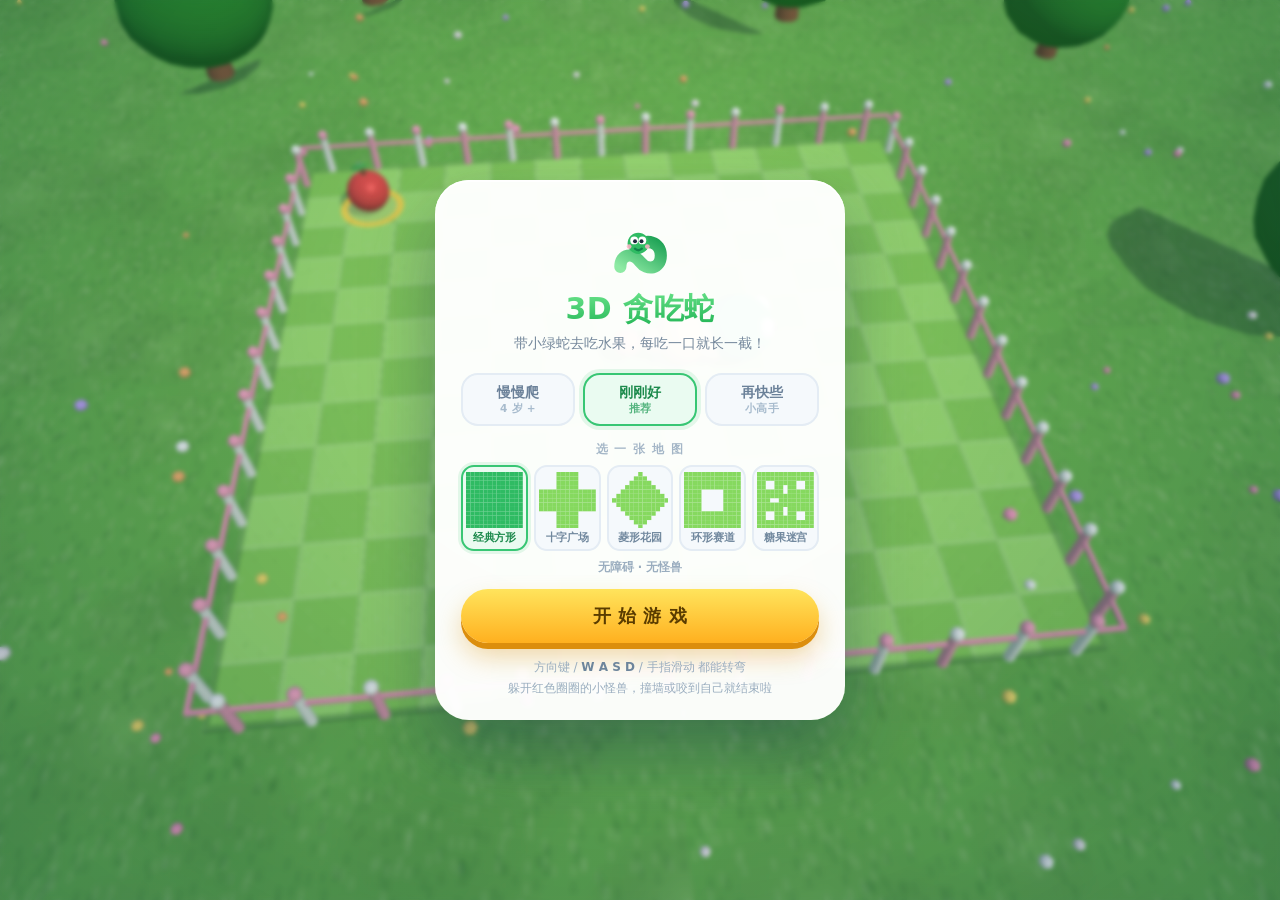
==== index.html @ 8ec3ba33 "3D 贪吃蛇 plus：五张形状地图 + 怪兽 + 地图选择" ====
<!DOCTYPE html>
<html lang="zh-CN">
<head>
<meta charset="utf-8">
<meta name="viewport" content="width=device-width,initial-scale=1,maximum-scale=1,user-scalable=no,viewport-fit=cover">
<meta name="theme-color" content="#7dc8f7">
<meta name="apple-mobile-web-app-capable" content="yes">
<title>3D 贪吃蛇 · 小小探险</title>
<style>
/* ============ 启动遮罩（纯 CSS，先于脚本渲染） ============ */
#boot {
  position: fixed;
  inset: 0;
  z-index: 50;
  display: flex;
  flex-direction: column;
  align-items: center;
  justify-content: center;
  gap: 20px;
  background: linear-gradient(180deg, #9edcf9 0%, #cbeeb0 70%, #9ede74 100%);
  transition: opacity .45s ease;
}
#boot.done { opacity: 0; pointer-events: none; }
.boot-ring {
  width: 52px;
  height: 52px;
  border-radius: 50%;
  border: 5px solid rgba(255, 255, 255, .65);
  border-top-color: #2fbb63;
  border-right-color: #2fbb63;
  animation: bootspin .85s linear infinite;
}
@keyframes bootspin { to { transform: rotate(360deg); } }
.boot-text {
  font-size: 13.5px;
  font-weight: 700;
  color: #2c6b41;
  letter-spacing: .6px;
}

*, *::before, *::after { margin: 0; padding: 0; box-sizing: border-box; }

html, body {
  height: 100%;
  overflow: hidden;
  background: #7dc8f7;
}

body {
  font-family: "PingFang SC", "Hiragino Sans GB", "Microsoft YaHei", system-ui, -apple-system, sans-serif;
  color: #22334d;
  -webkit-user-select: none;
  user-select: none;
  -webkit-tap-highlight-color: transparent;
  touch-action: none;
  overscroll-behavior: none;
}

#c {
  position: fixed;
  inset: 0;
  width: 100%;
  height: 100%;
  display: block;
  touch-action: none;
}

/* ============ 通用界面层 ============ */
.screen {
  position: fixed;
  inset: 0;
  z-index: 20;
  display: flex;
  align-items: center;
  justify-content: center;
  padding: 18px;
  background: radial-gradient(ellipse at 50% 35%, rgba(255, 255, 255, .10), rgba(20, 60, 95, .34));
  -webkit-backdrop-filter: blur(2px) saturate(1.05);
  backdrop-filter: blur(2px) saturate(1.05);
}
.screen.hidden { display: none; }

.card {
  width: min(410px, 100%);
  max-height: 94vh;
  overflow-y: auto;
  background: rgba(255, 255, 255, .97);
  border-radius: 34px;
  padding: 26px 26px 22px;
  text-align: center;
  box-shadow: 0 30px 70px rgba(10, 40, 70, .38), inset 0 2px 0 #fff;
  animation: pop .4s cubic-bezier(.2, 1.5, .45, 1) both;
}
@keyframes pop {
  from { transform: scale(.86) translateY(14px); opacity: 0; }
  to { transform: none; opacity: 1; }
}

/* ============ 标志 ============ */
.mark {
  width: 74px;
  height: 74px;
  margin: 2px auto 10px;
  position: relative;
}
.mark svg { width: 100%; height: 100%; display: block; }

.title {
  font-size: 30px;
  font-weight: 900;
  letter-spacing: .5px;
  line-height: 1.15;
  background: linear-gradient(178deg, #6ae38a 8%, #22b455 92%);
  -webkit-background-clip: text;
  background-clip: text;
  color: transparent;
}
.subtitle {
  margin-top: 7px;
  font-size: 14px;
  line-height: 1.55;
  color: #74879b;
  font-weight: 500;
}

/* ============ 难度 ============ */
.diffs {
  display: grid;
  grid-template-columns: repeat(3, 1fr);
  gap: 8px;
  margin: 18px 0 16px;
}
.pill {
  border: 2px solid #e4ecf4;
  background: #f5f9fc;
  border-radius: 17px;
  padding: 9px 2px 8px;
  font-family: inherit;
  font-size: 14px;
  font-weight: 800;
  color: #6b8199;
  cursor: pointer;
  transition: border-color .16s, background .16s, color .16s, box-shadow .16s, transform .1s;
  line-height: 1.25;
}
.pill small {
  display: block;
  font-size: 10.5px;
  font-weight: 600;
  color: #a7bbcd;
  margin-top: 1px;
  letter-spacing: .3px;
}
.pill:active { transform: scale(.95); }
.pill.active {
  border-color: #38c674;
  background: #eafbf1;
  color: #1c8a4c;
  box-shadow: 0 0 0 4px rgba(56, 198, 116, .13);
}
.pill.active small { color: #55b47f; }

/* ============ 地图选择 ============ */
.maps-lab {
  margin: 2px 0 8px;
  font-size: 11.5px;
  font-weight: 800;
  letter-spacing: 1.4px;
  color: #a4b6c7;
}
.maps {
  display: grid;
  grid-template-columns: repeat(5, 1fr);
  gap: 6px;
}
.mapcard {
  border: 2px solid #e4ecf4;
  background: #f5f9fc;
  border-radius: 13px;
  padding: 5px 3px 4px;
  font-family: inherit;
  cursor: pointer;
  display: flex;
  flex-direction: column;
  align-items: center;
  gap: 3px;
  min-width: 0;
  transition: border-color .16s, background .16s, box-shadow .16s, transform .1s;
}
.mapcard:active { transform: scale(.94); }
.mapcard .mpv {
  width: 100%;
  aspect-ratio: 1 / 1;
  display: block;
}
.mapcard .mpv svg { width: 100%; height: 100%; display: block; }
.mapcard .mpv rect { fill: #86d95f; }
.mapcard .mpn {
  font-size: 10.5px;
  font-weight: 800;
  color: #71889e;
  letter-spacing: -.2px;
  white-space: nowrap;
}
.mapcard.active {
  border-color: #38c674;
  background: #eafbf1;
  box-shadow: 0 0 0 3px rgba(56, 198, 116, .13);
}
.mapcard.active .mpv rect { fill: #2fbb63; }
.mapcard.active .mpn { color: #1c8a4c; }

.mapnote {
  margin: 8px 0 14px;
  font-size: 11.5px;
  font-weight: 600;
  color: #9aadbf;
  min-height: 16px;
  line-height: 1.4;
}

/* ============ 按钮 ============ */
.btn {
  display: block;
  width: 100%;
  border: 0;
  border-radius: 999px;
  font-family: inherit;
  font-weight: 800;
  font-size: 18px;
  letter-spacing: .5px;
  padding: 15px 18px;
  cursor: pointer;
  transition: transform .09s, box-shadow .09s, filter .15s;
}
.btn + .btn { margin-top: 10px; }

.btn-primary {
  color: #5a3c00;
  background: linear-gradient(180deg, #ffe45c, #ffb01f);
  box-shadow: 0 6px 0 #dc8e0d, 0 14px 26px rgba(220, 142, 13, .35);
}
.btn-primary:active {
  transform: translateY(4px);
  box-shadow: 0 2px 0 #dc8e0d, 0 6px 14px rgba(220, 142, 13, .3);
}

.btn-ghost {
  color: #5d7591;
  background: #eef4f9;
  box-shadow: 0 4px 0 #d8e3ed;
  font-size: 15px;
  padding: 12px 18px;
}
.btn-ghost:active { transform: translateY(3px); box-shadow: 0 1px 0 #d8e3ed; }

.hint {
  margin-top: 14px;
  font-size: 12px;
  color: #9aadbf;
  line-height: 1.7;
  font-weight: 500;
}
.hint b { color: #6d859c; font-weight: 700; }

/* ============ HUD ============ */
#hud {
  position: fixed;
  inset: 0;
  z-index: 10;
  pointer-events: none;
  opacity: 0;
  transition: opacity .3s;
}
#hud.show { opacity: 1; }

.hud-top {
  position: absolute;
  top: max(12px, env(safe-area-inset-top));
  left: 12px;
  right: 12px;
  display: flex;
  align-items: center;
  gap: 8px;
}

.chip {
  display: flex;
  align-items: center;
  gap: 7px;
  height: 42px;
  padding: 0 15px 0 10px;
  border-radius: 999px;
  background: rgba(255, 255, 255, .93);
  box-shadow: 0 5px 16px rgba(15, 45, 75, .2), inset 0 1px 0 #fff;
  font-weight: 800;
  font-size: 17px;
  font-variant-numeric: tabular-nums;
  color: #23374f;
}
.chip svg { width: 21px; height: 21px; display: block; }
.chip.best { color: #8a6412; padding-left: 11px; }
.chip.best svg { width: 19px; height: 19px; }

.chip.bump { animation: bump .34s cubic-bezier(.2, 1.6, .4, 1); }
@keyframes bump {
  0% { transform: scale(1); }
  45% { transform: scale(1.16); }
  100% { transform: scale(1); }
}

/* 当前地图标签（HUD 左下方的小胶囊） */
#mapTag {
  position: absolute;
  top: calc(max(12px, env(safe-area-inset-top)) + 48px);
  left: 12px;
  height: 25px;
  padding: 0 12px;
  display: flex;
  align-items: center;
  border-radius: 999px;
  background: rgba(255, 255, 255, .82);
  box-shadow: 0 3px 10px rgba(15, 45, 75, .14), inset 0 1px 0 #fff;
  font-size: 11.5px;
  font-weight: 800;
  letter-spacing: .3px;
  color: #4b6a86;
  white-space: nowrap;
}

.spacer { flex: 1 1 auto; }

.icon-btn {
  width: 42px;
  height: 42px;
  flex: 0 0 auto;
  border: 0;
  border-radius: 50%;
  background: rgba(255, 255, 255, .93);
  box-shadow: 0 5px 16px rgba(15, 45, 75, .2), inset 0 1px 0 #fff;
  display: flex;
  align-items: center;
  justify-content: center;
  cursor: pointer;
  pointer-events: auto;
  transition: transform .1s, background .15s;
}
.icon-btn:active { transform: scale(.9); }
.icon-btn svg { width: 20px; height: 20px; fill: #33475f; display: block; }

/* ============ 方向键 ============ */
#pad {
  position: absolute;
  right: 16px;
  bottom: max(16px, env(safe-area-inset-bottom));
  display: none;
  grid-template-columns: repeat(3, 56px);
  grid-template-rows: repeat(3, 56px);
  gap: 6px;
  pointer-events: none;
}
body.touch #pad { display: grid; }

.dpad {
  border: 0;
  border-radius: 19px;
  background: rgba(255, 255, 255, .8);
  box-shadow: 0 5px 14px rgba(15, 45, 75, .22), inset 0 1px 0 #fff;
  display: flex;
  align-items: center;
  justify-content: center;
  pointer-events: auto;
  cursor: pointer;
  transition: background .1s, transform .1s;
  grid-area: auto;
}
.dpad svg { width: 24px; height: 24px; fill: #2f4258; display: block; }
.dpad:active, .dpad.on { background: #ffd93d; transform: scale(.93); }
.dpad[data-d="u"] { grid-column: 2; grid-row: 1; }
.dpad[data-d="l"] { grid-column: 1; grid-row: 2; }
.dpad[data-d="r"] { grid-column: 3; grid-row: 2; }
.dpad[data-d="d"] { grid-column: 2; grid-row: 3; }

/* ============ 结束界面 ============ */
.face {
  width: 84px;
  height: 84px;
  margin: 0 auto 6px;
}
.face svg { width: 100%; height: 100%; display: block; }

.end-title {
  font-size: 25px;
  font-weight: 900;
  color: #2c3f58;
  letter-spacing: .4px;
}

.stats {
  display: grid;
  grid-template-columns: 1fr 1fr;
  gap: 10px;
  margin: 18px 0 20px;
}
.stat {
  background: #f4f9fc;
  border-radius: 20px;
  padding: 13px 8px 11px;
  border: 2px solid #eaf2f8;
}
.stat .num {
  font-size: 25px;
  font-weight: 900;
  color: #1f9d55;
  font-variant-numeric: tabular-nums;
  line-height: 1.1;
}
.stat .num.gold { color: #d99b12; }
.stat .lab {
  font-size: 11.5px;
  color: #93a8bb;
  font-weight: 700;
  margin-top: 3px;
  letter-spacing: .5px;
}

.newbest {
  display: none;
  margin: -8px 0 16px;
  font-size: 13px;
  font-weight: 800;
  color: #8a5c00;
  letter-spacing: .5px;
}
.newbest.show {
  display: inline-block;
  padding: 6px 16px;
  border-radius: 999px;
  background: linear-gradient(180deg, #fff0b8, #ffdf7a);
  box-shadow: 0 2px 0 #e6bf45;
  animation: nbpulse 1.6s ease-in-out infinite;
}
@keyframes nbpulse {
  0%, 100% { transform: scale(1); }
  50% { transform: scale(1.055); }
}

/* ============ 暂停 ============ */
.pause-badge {
  width: 66px;
  height: 66px;
  margin: 0 auto 12px;
  border-radius: 50%;
  background: #eef6fd;
  display: flex;
  align-items: center;
  justify-content: center;
}
.pause-badge svg { width: 26px; height: 26px; fill: #5b7fa3; }

/* ============ 竖屏 / 窄屏：卡片压缩并贴底，让 3D 场地露在上方 ============ */
@media (max-aspect-ratio: 4/5) {
  .screen {
    align-items: flex-end;
    padding: 0 14px max(14px, env(safe-area-inset-bottom));
  }
  .card {
    border-radius: 26px;
    padding: 16px 20px 15px;
    max-height: 74vh;
  }
  .mark {
    width: 50px;
    height: 50px;
    margin: 0 auto 3px;
  }
  .title { font-size: 25px; }
  .subtitle { font-size: 12.5px; margin-top: 5px; line-height: 1.45; }
  .diffs { margin: 11px 0 11px; gap: 7px; }
  .pill { padding: 7px 2px 6px; font-size: 12.5px; border-radius: 14px; }
  .pill small { font-size: 9.5px; }
  .btn { font-size: 16.5px; padding: 13px 16px; }
  .btn-ghost { font-size: 14px; padding: 10px 16px; }
  .hint { font-size: 10.5px; margin-top: 9px; line-height: 1.55; }
  .stats { margin: 13px 0 14px; gap: 8px; }
  .stat { padding: 10px 6px 9px; border-radius: 16px; }
  .stat .num { font-size: 21px; }
  .newbest { margin: -4px 0 11px; }
  .maps-lab { font-size: 10.5px; margin: 0 0 6px; letter-spacing: 1.1px; }
  .maps { gap: 5px; }
  .mapcard { border-radius: 11px; padding: 4px 2px 3px; }
  .mapcard .mpn { font-size: 9.5px; }
  .mapnote { margin: 6px 0 10px; font-size: 10.5px; min-height: 14px; }
}

/* ============ 横屏手机：进一步压扁 ============ */
@media (max-height: 560px) {
  .mark { width: 46px; height: 46px; margin-bottom: 2px; }
  .title { font-size: 22px; }
  .subtitle { font-size: 12px; }
  .diffs { margin: 9px 0 9px; }
  .hint { display: none; }
  .card { padding: 14px 20px 13px; }
  .btn { padding: 11px 16px; font-size: 15.5px; }
  .maps-lab, .mapnote { display: none; }
  .mapcard { border-radius: 10px; padding: 3px 2px; }
}

@media (max-width: 380px) {
  .title { font-size: 23px; }
  .card { padding: 16px 18px 14px; border-radius: 26px; }
  #pad { grid-template-columns: repeat(3, 50px); grid-template-rows: repeat(3, 50px); }
}

</style>
</head>
<body>
<div id="boot">
  <div class="boot-ring"></div>
  <div class="boot-text">正在叫醒小蛇…</div>
</div>

<canvas id="c"></canvas>

<!-- ================= HUD ================= -->
<div id="hud">
  <div class="hud-top">
    <div class="chip" id="chipScore">
      <svg viewBox="0 0 24 24" aria-hidden="true">
        <path fill="#e94b4b" d="M12 7.9C9.1 6.3 5.7 8.4 5.7 12.2c0 4.2 4 8 6.3 8s6.3-3.8 6.3-8c0-3.8-3.4-5.9-6.3-4.3z"/>
        <path fill="#5fbb52" d="M12.5 7.8c0-2.1 1.4-3.6 3.3-3.9.2 2.1-1.4 3.7-3.3 3.9z"/>
        <rect x="11.7" y="4.4" width="1.3" height="3.9" rx=".65" fill="#8b5e3c"/>
      </svg>
      <span id="score">0</span>
    </div>
    <div class="chip best" id="chipBest">
      <svg viewBox="0 0 24 24" aria-hidden="true">
        <path fill="#e6a720" d="M7 3h10v3.6a5 5 0 0 1-3.6 4.8v3.9h2.4a1 1 0 0 1 1 1V19H7.2v-2.7a1 1 0 0 1 1-1h2.4v-3.9A5 5 0 0 1 7 6.6V3z"/>
        <path fill="#c98f13" d="M4.6 6.2h2.2v3.1c0 .9.4 1.7 1 2.3-.1 0-.2-.1-.3-.1H5.9A1.3 1.3 0 0 1 4.6 10.2V6.2zm12.6 0h2.2v4a1.3 1.3 0 0 1-1.3 1.3h-1.6l-.3.1c.6-.6 1-1.4 1-2.3V6.2z"/>
      </svg>
      <span id="best">0</span>
    </div>
    <div class="spacer"></div>
    <button class="icon-btn" id="btnSound" aria-label="音效开关">
      <svg id="icoSoundOn" viewBox="0 0 24 24" aria-hidden="true">
        <path d="M4 9.5h3L11.5 6v12L7 14.5H4a1 1 0 0 1-1-1v-3a1 1 0 0 1 1-1z"/>
        <path d="M14.6 8.4a5 5 0 0 1 0 7.2l-1.3-1.3a3.2 3.2 0 0 0 0-4.6l1.3-1.3z"/>
        <path d="M17.2 5.8a8.6 8.6 0 0 1 0 12.4l-1.3-1.3a6.8 6.8 0 0 0 0-9.8l1.3-1.3z"/>
      </svg>
      <svg id="icoSoundOff" viewBox="0 0 24 24" style="display:none" aria-hidden="true">
        <path d="M4 9.5h3L11.5 6v12L7 14.5H4a1 1 0 0 1-1-1v-3a1 1 0 0 1 1-1z"/>
        <path d="M15.1 9.4l1.3-1.3 5 5-1.3 1.3-5-5z" transform="translate(-1.6 .4)"/>
        <path d="M20.1 9.4l1.3 1.3-5 5-1.3-1.3 5-5z" transform="translate(-1.6 .4)"/>
      </svg>
    </button>
    <button class="icon-btn" id="btnPause" aria-label="暂停">
      <svg viewBox="0 0 24 24" aria-hidden="true">
        <rect x="6.5" y="5" width="4" height="14" rx="1.6"/>
        <rect x="13.5" y="5" width="4" height="14" rx="1.6"/>
      </svg>
    </button>
  </div>

  <div id="mapTag"></div>

  <div id="pad">
    <button class="dpad" data-d="u" aria-label="上"><svg viewBox="0 0 24 24"><path d="M12 5.2l7 8.6H5z"/></svg></button>
    <button class="dpad" data-d="l" aria-label="左"><svg viewBox="0 0 24 24"><path d="M5.2 12l8.6-7v14z"/></svg></button>
    <button class="dpad" data-d="r" aria-label="右"><svg viewBox="0 0 24 24"><path d="M18.8 12l-8.6 7V5z"/></svg></button>
    <button class="dpad" data-d="d" aria-label="下"><svg viewBox="0 0 24 24"><path d="M12 18.8l-7-8.6h14z"/></svg></button>
  </div>
</div>

<!-- ================= 开始界面 ================= -->
<div id="menu" class="screen">
  <div class="card">
    <div class="mark">
      <svg viewBox="0 0 64 64" aria-hidden="true">
        <defs>
          <linearGradient id="sg" x1="0" y1="1" x2="1" y2="0">
            <stop offset="0" stop-color="#8eeaa4"/>
            <stop offset="1" stop-color="#20a457"/>
          </linearGradient>
        </defs>
        <path d="M15 51C15 39 26 38.5 32 46.5S50 53 50 41 37 26.5 30.5 32.5"
              fill="none" stroke="url(#sg)" stroke-width="10.5" stroke-linecap="round"/>
        <circle cx="30.5" cy="30.5" r="9.2" fill="#2fbb63"/>
        <circle cx="27" cy="28" r="3.4" fill="#fff"/>
        <circle cx="34" cy="28" r="3.4" fill="#fff"/>
        <circle cx="27.7" cy="28.7" r="1.7" fill="#1d2b3d"/>
        <circle cx="33.3" cy="28.7" r="1.7" fill="#1d2b3d"/>
        <path d="M27.6 35.2q3 2.6 6 0" stroke="#12834a" stroke-width="2" fill="none" stroke-linecap="round"/>
        <circle cx="22.6" cy="33.4" r="2.1" fill="#ffb3c8" opacity=".85"/>
        <circle cx="38.4" cy="33.4" r="2.1" fill="#ffb3c8" opacity=".85"/>
      </svg>
    </div>
    <h1 class="title">3D 贪吃蛇</h1>
    <p class="subtitle">带小绿蛇去吃水果，每吃一口就长一截！</p>

    <div class="diffs" id="diffs">
      <button class="pill" data-diff="easy">慢慢爬<small>4 岁 +</small></button>
      <button class="pill active" data-diff="normal">刚刚好<small>推荐</small></button>
      <button class="pill" data-diff="hard">再快些<small>小高手</small></button>
    </div>

    <div class="maps-lab">选 一 张 地 图</div>
    <div class="maps" id="maps"></div>
    <p class="mapnote" id="mapNote"></p>

    <button class="btn btn-primary" id="btnStart">开 始 游 戏</button>
    <p class="hint">方向键 / <b>W A S D</b> / 手指滑动 都能转弯<br>躲开红色圈圈的小怪兽，撞墙或咬到自己就结束啦</p>
  </div>
</div>

<!-- ================= 暂停界面 ================= -->
<div id="pause" class="screen hidden">
  <div class="card">
    <div class="pause-badge">
      <svg viewBox="0 0 24 24" aria-hidden="true">
        <rect x="6" y="4.5" width="4.2" height="15" rx="1.8"/>
        <rect x="13.8" y="4.5" width="4.2" height="15" rx="1.8"/>
      </svg>
    </div>
    <h2 class="end-title">休息一下</h2>
    <p class="subtitle" style="margin-bottom:20px">小蛇在原地等你回来</p>
    <button class="btn btn-primary" id="btnResume">继 续 玩</button>
    <button class="btn btn-ghost" id="btnQuit">回到开头</button>
  </div>
</div>

<!-- ================= 结束界面 ================= -->
<div id="over" class="screen hidden">
  <div class="card">
    <div class="face">
      <svg viewBox="0 0 80 80" aria-hidden="true">
        <circle cx="40" cy="40" r="33" fill="#ffe9a8"/>
        <circle cx="40" cy="40" r="33" fill="none" stroke="#f2c94c" stroke-width="4"/>
        <path d="M26 32l7 7M33 32l-7 7" stroke="#8a6212" stroke-width="3.4" stroke-linecap="round" fill="none"/>
        <path d="M54 32l7 7M61 32l-7 7" stroke="#8a6212" stroke-width="3.4" stroke-linecap="round" fill="none"/>
        <path d="M29 55q5.5-5 11 0t11 0" stroke="#8a6212" stroke-width="3.4" stroke-linecap="round" fill="none"/>
        <circle cx="20" cy="47" r="4" fill="#ffb3c8" opacity=".8"/>
        <circle cx="60" cy="47" r="4" fill="#ffb3c8" opacity=".8"/>
      </svg>
    </div>
    <h2 class="end-title" id="overTitle">哎呀，撞到啦</h2>
    <p class="subtitle" id="overSub">没关系，再试一次会更棒！</p>

    <div class="stats">
      <div class="stat">
        <div class="num" id="statScore">0</div>
        <div class="lab">这 局 得 分</div>
      </div>
      <div class="stat">
        <div class="num gold" id="statBest">0</div>
        <div class="lab">最 高 分</div>
      </div>
    </div>
    <div class="newbest" id="newBest">新的最高分！</div>

    <button class="btn btn-primary" id="btnRetry">再 来 一 次</button>
    <button class="btn btn-ghost" id="btnHome">回到开头</button>
  </div>
</div>

<script>
console.warn('Scripts "build/three.js" and "build/three.min.js" are deprecated with r150+, and will be removed with r160. Please use ES Modules or alternatives: https://threejs.org/docs/index.html#manual/en/introduction/Installation'),
/**
 * @license
 * Copyright 2010-2023 Three.js Authors
 * SPDX-License-Identifier: MIT
 */
function(t,e){"object"==typeof exports&&"undefined"!=typeof module?e(exports):"function"==typeof define&&define.amd?define(["exports"],e):e((t="undefined"!=typeof globalThis?globalThis:t||self).THREE={})}(this,(function(t){"use strict";const e="158",n=1,i=2,r=3,s=0,a=1,o=100,l=204,c=205,h=0,u=1,d=2,p=0,m=1,f=2,g=3,_=4,v=5,y="attached",x="detached",M=300,S=301,b=302,T=303,E=304,w=306,A=1e3,R=1001,C=1002,L=1003,P=1004,I=1005,U=1006,D=1007,N=1008,O=1009,F=1012,B=1013,z=1014,H=1015,G=1016,V=1017,k=1018,W=1020,X=1023,j=1026,q=1027,Y=1029,Z=1031,J=1033,K=33776,$=33777,Q=33778,tt=33779,et=35840,nt=35841,it=35842,rt=35843,st=37492,at=37496,ot=37808,lt=37809,ct=37810,ht=37811,ut=37812,dt=37813,pt=37814,mt=37815,ft=37816,gt=37817,_t=37818,vt=37819,yt=37820,xt=37821,Mt=36492,St=36494,bt=36495,Tt=36284,Et=36285,wt=36286,At=2300,Rt=2301,Ct=2302,Lt=2400,Pt=2401,It=2402,Ut=2500,Dt=2501,Nt=3e3,Ot=3001,Ft="",Bt="srgb",zt="srgb-linear",Ht="display-p3",Gt="display-p3-linear",Vt="linear",kt="srgb",Wt="rec709",Xt="p3",jt=7680,qt=35044,Yt="300 es",Zt=1035,Jt=2e3,Kt=2001;class $t{addEventListener(t,e){void 0===this._listeners&&(this._listeners={});const n=this._listeners;void 0===n[t]&&(n[t]=[]),-1===n[t].indexOf(e)&&n[t].push(e)}hasEventListener(t,e){if(void 0===this._listeners)return!1;const n=this._listeners;return void 0!==n[t]&&-1!==n[t].indexOf(e)}removeEventListener(t,e){if(void 0===this._listeners)return;const n=this._listeners[t];if(void 0!==n){const t=n.indexOf(e);-1!==t&&n.splice(t,1)}}dispatchEvent(t){if(void 0===this._listeners)return;const e=this._listeners[t.type];if(void 0!==e){t.target=this;const n=e.slice(0);for(let e=0,i=n.length;e<i;e++)n[e].call(this,t);t.target=null}}}const Qt=["00","01","02","03","04","05","06","07","08","09","0a","0b","0c","0d","0e","0f","10","11","12","13","14","15","16","17","18","19","1a","1b","1c","1d","1e","1f","20","21","22","23","24","25","26","27","28","29","2a","2b","2c","2d","2e","2f","30","31","32","33","34","35","36","37","38","39","3a","3b","3c","3d","3e","3f","40","41","42","43","44","45","46","47","48","49","4a","4b","4c","4d","4e","4f","50","51","52","53","54","55","56","57","58","59","5a","5b","5c","5d","5e","5f","60","61","62","63","64","65","66","67","68","69","6a","6b","6c","6d","6e","6f","70","71","72","73","74","75","76","77","78","79","7a","7b","7c","7d","7e","7f","80","81","82","83","84","85","86","87","88","89","8a","8b","8c","8d","8e","8f","90","91","92","93","94","95","96","97","98","99","9a","9b","9c","9d","9e","9f","a0","a1","a2","a3","a4","a5","a6","a7","a8","a9","aa","ab","ac","ad","ae","af","b0","b1","b2","b3","b4","b5","b6","b7","b8","b9","ba","bb","bc","bd","be","bf","c0","c1","c2","c3","c4","c5","c6","c7","c8","c9","ca","cb","cc","cd","ce","cf","d0","d1","d2","d3","d4","d5","d6","d7","d8","d9","da","db","dc","dd","de","df","e0","e1","e2","e3","e4","e5","e6","e7","e8","e9","ea","eb","ec","ed","ee","ef","f0","f1","f2","f3","f4","f5","f6","f7","f8","f9","fa","fb","fc","fd","fe","ff"];let te=1234567;const ee=Math.PI/180,ne=180/Math.PI;function ie(){const t=4294967295*Math.random()|0,e=4294967295*Math.random()|0,n=4294967295*Math.random()|0,i=4294967295*Math.random()|0;return(Qt[255&t]+Qt[t>>8&255]+Qt[t>>16&255]+Qt[t>>24&255]+"-"+Qt[255&e]+Qt[e>>8&255]+"-"+Qt[e>>16&15|64]+Qt[e>>24&255]+"-"+Qt[63&n|128]+Qt[n>>8&255]+"-"+Qt[n>>16&255]+Qt[n>>24&255]+Qt[255&i]+Qt[i>>8&255]+Qt[i>>16&255]+Qt[i>>24&255]).toLowerCase()}function re(t,e,n){return Math.max(e,Math.min(n,t))}function se(t,e){return(t%e+e)%e}function ae(t,e,n){return(1-n)*t+n*e}function oe(t){return 0==(t&t-1)&&0!==t}function le(t){return Math.pow(2,Math.ceil(Math.log(t)/Math.LN2))}function ce(t){return Math.pow(2,Math.floor(Math.log(t)/Math.LN2))}function he(t,e){switch(e.constructor){case Float32Array:return t;case Uint32Array:return t/4294967295;case Uint16Array:return t/65535;case Uint8Array:return t/255;case Int32Array:return Math.max(t/2147483647,-1);case Int16Array:return Math.max(t/32767,-1);case Int8Array:return Math.max(t/127,-1);default:throw new Error("Invalid component type.")}}function ue(t,e){switch(e.constructor){case Float32Array:return t;case Uint32Array:return Math.round(4294967295*t);case Uint16Array:return Math.round(65535*t);case Uint8Array:return Math.round(255*t);case Int32Array:return Math.round(2147483647*t);case Int16Array:return Math.round(32767*t);case Int8Array:return Math.round(127*t);default:throw new Error("Invalid component type.")}}const de={DEG2RAD:ee,RAD2DEG:ne,generateUUID:ie,clamp:re,euclideanModulo:se,mapLinear:function(t,e,n,i,r){return i+(t-e)*(r-i)/(n-e)},inverseLerp:function(t,e,n){return t!==e?(n-t)/(e-t):0},lerp:ae,damp:function(t,e,n,i){return ae(t,e,1-Math.exp(-n*i))},pingpong:function(t,e=1){return e-Math.abs(se(t,2*e)-e)},smoothstep:function(t,e,n){return t<=e?0:t>=n?1:(t=(t-e)/(n-e))*t*(3-2*t)},smootherstep:function(t,e,n){return t<=e?0:t>=n?1:(t=(t-e)/(n-e))*t*t*(t*(6*t-15)+10)},randInt:function(t,e){return t+Math.floor(Math.random()*(e-t+1))},randFloat:function(t,e){return t+Math.random()*(e-t)},randFloatSpread:function(t){return t*(.5-Math.random())},seededRandom:function(t){void 0!==t&&(te=t);let e=te+=1831565813;return e=Math.imul(e^e>>>15,1|e),e^=e+Math.imul(e^e>>>7,61|e),((e^e>>>14)>>>0)/4294967296},degToRad:function(t){return t*ee},radToDeg:function(t){return t*ne},isPowerOfTwo:oe,ceilPowerOfTwo:le,floorPowerOfTwo:ce,setQuaternionFromProperEuler:function(t,e,n,i,r){const s=Math.cos,a=Math.sin,o=s(n/2),l=a(n/2),c=s((e+i)/2),h=a((e+i)/2),u=s((e-i)/2),d=a((e-i)/2),p=s((i-e)/2),m=a((i-e)/2);switch(r){case"XYX":t.set(o*h,l*u,l*d,o*c);break;case"YZY":t.set(l*d,o*h,l*u,o*c);break;case"ZXZ":t.set(l*u,l*d,o*h,o*c);break;case"XZX":t.set(o*h,l*m,l*p,o*c);break;case"YXY":t.set(l*p,o*h,l*m,o*c);break;case"ZYZ":t.set(l*m,l*p,o*h,o*c);break;default:console.warn("THREE.MathUtils: .setQuaternionFromProperEuler() encountered an unknown order: "+r)}},normalize:ue,denormalize:he};class pe{constructor(t=0,e=0){pe.prototype.isVector2=!0,this.x=t,this.y=e}get width(){return this.x}set width(t){this.x=t}get height(){return this.y}set height(t){this.y=t}set(t,e){return this.x=t,this.y=e,this}setScalar(t){return this.x=t,this.y=t,this}setX(t){return this.x=t,this}setY(t){return this.y=t,this}setComponent(t,e){switch(t){case 0:this.x=e;break;case 1:this.y=e;break;default:throw new Error("index is out of range: "+t)}return this}getComponent(t){switch(t){case 0:return this.x;case 1:return this.y;default:throw new Error("index is out of range: "+t)}}clone(){return new this.constructor(this.x,this.y)}copy(t){return this.x=t.x,this.y=t.y,this}add(t){return this.x+=t.x,this.y+=t.y,this}addScalar(t){return this.x+=t,this.y+=t,this}addVectors(t,e){return this.x=t.x+e.x,this.y=t.y+e.y,this}addScaledVector(t,e){return this.x+=t.x*e,this.y+=t.y*e,this}sub(t){return this.x-=t.x,this.y-=t.y,this}subScalar(t){return this.x-=t,this.y-=t,this}subVectors(t,e){return this.x=t.x-e.x,this.y=t.y-e.y,this}multiply(t){return this.x*=t.x,this.y*=t.y,this}multiplyScalar(t){return this.x*=t,this.y*=t,this}divide(t){return this.x/=t.x,this.y/=t.y,this}divideScalar(t){return this.multiplyScalar(1/t)}applyMatrix3(t){const e=this.x,n=this.y,i=t.elements;return this.x=i[0]*e+i[3]*n+i[6],this.y=i[1]*e+i[4]*n+i[7],this}min(t){return this.x=Math.min(this.x,t.x),this.y=Math.min(this.y,t.y),this}max(t){return this.x=Math.max(this.x,t.x),this.y=Math.max(this.y,t.y),this}clamp(t,e){return this.x=Math.max(t.x,Math.min(e.x,this.x)),this.y=Math.max(t.y,Math.min(e.y,this.y)),this}clampScalar(t,e){return this.x=Math.max(t,Math.min(e,this.x)),this.y=Math.max(t,Math.min(e,this.y)),this}clampLength(t,e){const n=this.length();return this.divideScalar(n||1).multiplyScalar(Math.max(t,Math.min(e,n)))}floor(){return this.x=Math.floor(this.x),this.y=Math.floor(this.y),this}ceil(){return this.x=Math.ceil(this.x),this.y=Math.ceil(this.y),this}round(){return this.x=Math.round(this.x),this.y=Math.round(this.y),this}roundToZero(){return this.x=Math.trunc(this.x),this.y=Math.trunc(this.y),this}negate(){return this.x=-this.x,this.y=-this.y,this}dot(t){return this.x*t.x+this.y*t.y}cross(t){return this.x*t.y-this.y*t.x}lengthSq(){return this.x*this.x+this.y*this.y}length(){return Math.sqrt(this.x*this.x+this.y*this.y)}manhattanLength(){return Math.abs(this.x)+Math.abs(this.y)}normalize(){return this.divideScalar(this.length()||1)}angle(){return Math.atan2(-this.y,-this.x)+Math.PI}angleTo(t){const e=Math.sqrt(this.lengthSq()*t.lengthSq());if(0===e)return Math.PI/2;const n=this.dot(t)/e;return Math.acos(re(n,-1,1))}distanceTo(t){return Math.sqrt(this.distanceToSquared(t))}distanceToSquared(t){const e=this.x-t.x,n=this.y-t.y;return e*e+n*n}manhattanDistanceTo(t){return Math.abs(this.x-t.x)+Math.abs(this.y-t.y)}setLength(t){return this.normalize().multiplyScalar(t)}lerp(t,e){return this.x+=(t.x-this.x)*e,this.y+=(t.y-this.y)*e,this}lerpVectors(t,e,n){return this.x=t.x+(e.x-t.x)*n,this.y=t.y+(e.y-t.y)*n,this}equals(t){return t.x===this.x&&t.y===this.y}fromArray(t,e=0){return this.x=t[e],this.y=t[e+1],this}toArray(t=[],e=0){return t[e]=this.x,t[e+1]=this.y,t}fromBufferAttribute(t,e){return this.x=t.getX(e),this.y=t.getY(e),this}rotateAround(t,e){const n=Math.cos(e),i=Math.sin(e),r=this.x-t.x,s=this.y-t.y;return this.x=r*n-s*i+t.x,this.y=r*i+s*n+t.y,this}random(){return this.x=Math.random(),this.y=Math.random(),this}*[Symbol.iterator](){yield this.x,yield this.y}}class me{constructor(t,e,n,i,r,s,a,o,l){me.prototype.isMatrix3=!0,this.elements=[1,0,0,0,1,0,0,0,1],void 0!==t&&this.set(t,e,n,i,r,s,a,o,l)}set(t,e,n,i,r,s,a,o,l){const c=this.elements;return c[0]=t,c[1]=i,c[2]=a,c[3]=e,c[4]=r,c[5]=o,c[6]=n,c[7]=s,c[8]=l,this}identity(){return this.set(1,0,0,0,1,0,0,0,1),this}copy(t){const e=this.elements,n=t.elements;return e[0]=n[0],e[1]=n[1],e[2]=n[2],e[3]=n[3],e[4]=n[4],e[5]=n[5],e[6]=n[6],e[7]=n[7],e[8]=n[8],this}extractBasis(t,e,n){return t.setFromMatrix3Column(this,0),e.setFromMatrix3Column(this,1),n.setFromMatrix3Column(this,2),this}setFromMatrix4(t){const e=t.elements;return this.set(e[0],e[4],e[8],e[1],e[5],e[9],e[2],e[6],e[10]),this}multiply(t){return this.multiplyMatrices(this,t)}premultiply(t){return this.multiplyMatrices(t,this)}multiplyMatrices(t,e){const n=t.elements,i=e.elements,r=this.elements,s=n[0],a=n[3],o=n[6],l=n[1],c=n[4],h=n[7],u=n[2],d=n[5],p=n[8],m=i[0],f=i[3],g=i[6],_=i[1],v=i[4],y=i[7],x=i[2],M=i[5],S=i[8];return r[0]=s*m+a*_+o*x,r[3]=s*f+a*v+o*M,r[6]=s*g+a*y+o*S,r[1]=l*m+c*_+h*x,r[4]=l*f+c*v+h*M,r[7]=l*g+c*y+h*S,r[2]=u*m+d*_+p*x,r[5]=u*f+d*v+p*M,r[8]=u*g+d*y+p*S,this}multiplyScalar(t){const e=this.elements;return e[0]*=t,e[3]*=t,e[6]*=t,e[1]*=t,e[4]*=t,e[7]*=t,e[2]*=t,e[5]*=t,e[8]*=t,this}determinant(){const t=this.elements,e=t[0],n=t[1],i=t[2],r=t[3],s=t[4],a=t[5],o=t[6],l=t[7],c=t[8];return e*s*c-e*a*l-n*r*c+n*a*o+i*r*l-i*s*o}invert(){const t=this.elements,e=t[0],n=t[1],i=t[2],r=t[3],s=t[4],a=t[5],o=t[6],l=t[7],c=t[8],h=c*s-a*l,u=a*o-c*r,d=l*r-s*o,p=e*h+n*u+i*d;if(0===p)return this.set(0,0,0,0,0,0,0,0,0);const m=1/p;return t[0]=h*m,t[1]=(i*l-c*n)*m,t[2]=(a*n-i*s)*m,t[3]=u*m,t[4]=(c*e-i*o)*m,t[5]=(i*r-a*e)*m,t[6]=d*m,t[7]=(n*o-l*e)*m,t[8]=(s*e-n*r)*m,this}transpose(){let t;const e=this.elements;return t=e[1],e[1]=e[3],e[3]=t,t=e[2],e[2]=e[6],e[6]=t,t=e[5],e[5]=e[7],e[7]=t,this}getNormalMatrix(t){return this.setFromMatrix4(t).invert().transpose()}transposeIntoArray(t){const e=this.elements;return t[0]=e[0],t[1]=e[3],t[2]=e[6],t[3]=e[1],t[4]=e[4],t[5]=e[7],t[6]=e[2],t[7]=e[5],t[8]=e[8],this}setUvTransform(t,e,n,i,r,s,a){const o=Math.cos(r),l=Math.sin(r);return this.set(n*o,n*l,-n*(o*s+l*a)+s+t,-i*l,i*o,-i*(-l*s+o*a)+a+e,0,0,1),this}scale(t,e){return this.premultiply(fe.makeScale(t,e)),this}rotate(t){return this.premultiply(fe.makeRotation(-t)),this}translate(t,e){return this.premultiply(fe.makeTranslation(t,e)),this}makeTranslation(t,e){return t.isVector2?this.set(1,0,t.x,0,1,t.y,0,0,1):this.set(1,0,t,0,1,e,0,0,1),this}makeRotation(t){const e=Math.cos(t),n=Math.sin(t);return this.set(e,-n,0,n,e,0,0,0,1),this}makeScale(t,e){return this.set(t,0,0,0,e,0,0,0,1),this}equals(t){const e=this.elements,n=t.elements;for(let t=0;t<9;t++)if(e[t]!==n[t])return!1;return!0}fromArray(t,e=0){for(let n=0;n<9;n++)this.elements[n]=t[n+e];return this}toArray(t=[],e=0){const n=this.elements;return t[e]=n[0],t[e+1]=n[1],t[e+2]=n[2],t[e+3]=n[3],t[e+4]=n[4],t[e+5]=n[5],t[e+6]=n[6],t[e+7]=n[7],t[e+8]=n[8],t}clone(){return(new this.constructor).fromArray(this.elements)}}const fe=new me;function ge(t){for(let e=t.length-1;e>=0;--e)if(t[e]>=65535)return!0;return!1}const _e={Int8Array:Int8Array,Uint8Array:Uint8Array,Uint8ClampedArray:Uint8ClampedArray,Int16Array:Int16Array,Uint16Array:Uint16Array,Int32Array:Int32Array,Uint32Array:Uint32Array,Float32Array:Float32Array,Float64Array:Float64Array};function ve(t,e){return new _e[t](e)}function ye(t){return document.createElementNS("http://www.w3.org/1999/xhtml",t)}function xe(){const t=ye("canvas");return t.style.display="block",t}const Me={};function Se(t){t in Me||(Me[t]=!0,console.warn(t))}const be=(new me).set(.8224621,.177538,0,.0331941,.9668058,0,.0170827,.0723974,.9105199),Te=(new me).set(1.2249401,-.2249404,0,-.0420569,1.0420571,0,-.0196376,-.0786361,1.0982735),Ee={[zt]:{transfer:Vt,primaries:Wt,toReference:t=>t,fromReference:t=>t},[Bt]:{transfer:kt,primaries:Wt,toReference:t=>t.convertSRGBToLinear(),fromReference:t=>t.convertLinearToSRGB()},[Gt]:{transfer:Vt,primaries:Xt,toReference:t=>t.applyMatrix3(Te),fromReference:t=>t.applyMatrix3(be)},[Ht]:{transfer:kt,primaries:Xt,toReference:t=>t.convertSRGBToLinear().applyMatrix3(Te),fromReference:t=>t.applyMatrix3(be).convertLinearToSRGB()}},we=new Set([zt,Gt]),Ae={enabled:!0,_workingColorSpace:zt,get legacyMode(){return console.warn("THREE.ColorManagement: .legacyMode=false renamed to .enabled=true in r150."),!this.enabled},set legacyMode(t){console.warn("THREE.ColorManagement: .legacyMode=false renamed to .enabled=true in r150."),this.enabled=!t},get workingColorSpace(){return this._workingColorSpace},set workingColorSpace(t){if(!we.has(t))throw new Error(`Unsupported working color space, "${t}".`);this._workingColorSpace=t},convert:function(t,e,n){if(!1===this.enabled||e===n||!e||!n)return t;const i=Ee[e].toReference;return(0,Ee[n].fromReference)(i(t))},fromWorkingColorSpace:function(t,e){return this.convert(t,this._workingColorSpace,e)},toWorkingColorSpace:function(t,e){return this.convert(t,e,this._workingColorSpace)},getPrimaries:function(t){return Ee[t].primaries},getTransfer:function(t){return t===Ft?Vt:Ee[t].transfer}};function Re(t){return t<.04045?.0773993808*t:Math.pow(.9478672986*t+.0521327014,2.4)}function Ce(t){return t<.0031308?12.92*t:1.055*Math.pow(t,.41666)-.055}let Le;class Pe{static getDataURL(t){if(/^data:/i.test(t.src))return t.src;if("undefined"==typeof HTMLCanvasElement)return t.src;let e;if(t instanceof HTMLCanvasElement)e=t;else{void 0===Le&&(Le=ye("canvas")),Le.width=t.width,Le.height=t.height;const n=Le.getContext("2d");t instanceof ImageData?n.putImageData(t,0,0):n.drawImage(t,0,0,t.width,t.height),e=Le}return e.width>2048||e.height>2048?(console.warn("THREE.ImageUtils.getDataURL: Image converted to jpg for performance reasons",t),e.toDataURL("image/jpeg",.6)):e.toDataURL("image/png")}static sRGBToLinear(t){if("undefined"!=typeof HTMLImageElement&&t instanceof HTMLImageElement||"undefined"!=typeof HTMLCanvasElement&&t instanceof HTMLCanvasElement||"undefined"!=typeof ImageBitmap&&t instanceof ImageBitmap){const e=ye("canvas");e.width=t.width,e.height=t.height;const n=e.getContext("2d");n.drawImage(t,0,0,t.width,t.height);const i=n.getImageData(0,0,t.width,t.height),r=i.data;for(let t=0;t<r.length;t++)r[t]=255*Re(r[t]/255);return n.putImageData(i,0,0),e}if(t.data){const e=t.data.slice(0);for(let t=0;t<e.length;t++)e instanceof Uint8Array||e instanceof Uint8ClampedArray?e[t]=Math.floor(255*Re(e[t]/255)):e[t]=Re(e[t]);return{data:e,width:t.width,height:t.height}}return console.warn("THREE.ImageUtils.sRGBToLinear(): Unsupported image type. No color space conversion applied."),t}}let Ie=0;class Ue{constructor(t=null){this.isSource=!0,Object.defineProperty(this,"id",{value:Ie++}),this.uuid=ie(),this.data=t,this.version=0}set needsUpdate(t){!0===t&&this.version++}toJSON(t){const e=void 0===t||"string"==typeof t;if(!e&&void 0!==t.images[this.uuid])return t.images[this.uuid];const n={uuid:this.uuid,url:""},i=this.data;if(null!==i){let t;if(Array.isArray(i)){t=[];for(let e=0,n=i.length;e<n;e++)i[e].isDataTexture?t.push(De(i[e].image)):t.push(De(i[e]))}else t=De(i);n.url=t}return e||(t.images[this.uuid]=n),n}}function De(t){return"undefined"!=typeof HTMLImageElement&&t instanceof HTMLImageElement||"undefined"!=typeof HTMLCanvasElement&&t instanceof HTMLCanvasElement||"undefined"!=typeof ImageBitmap&&t instanceof ImageBitmap?Pe.getDataURL(t):t.data?{data:Array.from(t.data),width:t.width,height:t.height,type:t.data.constructor.name}:(console.warn("THREE.Texture: Unable to serialize Texture."),{})}let Ne=0;class Oe extends $t{constructor(t=Oe.DEFAULT_IMAGE,e=Oe.DEFAULT_MAPPING,n=1001,i=1001,r=1006,s=1008,a=1023,o=1009,l=Oe.DEFAULT_ANISOTROPY,c=""){super(),this.isTexture=!0,Object.defineProperty(this,"id",{value:Ne++}),this.uuid=ie(),this.name="",this.source=new Ue(t),this.mipmaps=[],this.mapping=e,this.channel=0,this.wrapS=n,this.wrapT=i,this.magFilter=r,this.minFilter=s,this.anisotropy=l,this.format=a,this.internalFormat=null,this.type=o,this.offset=new pe(0,0),this.repeat=new pe(1,1),this.center=new pe(0,0),this.rotation=0,this.matrixAutoUpdate=!0,this.matrix=new me,this.generateMipmaps=!0,this.premultiplyAlpha=!1,this.flipY=!0,this.unpackAlignment=4,"string"==typeof c?this.colorSpace=c:(Se("THREE.Texture: Property .encoding has been replaced by .colorSpace."),this.colorSpace=c===Ot?Bt:Ft),this.userData={},this.version=0,this.onUpdate=null,this.isRenderTargetTexture=!1,this.needsPMREMUpdate=!1}get image(){return this.source.data}set image(t=null){this.source.data=t}updateMatrix(){this.matrix.setUvTransform(this.offset.x,this.offset.y,this.repeat.x,this.repeat.y,this.rotation,this.center.x,this.center.y)}clone(){return(new this.constructor).copy(this)}copy(t){return this.name=t.name,this.source=t.source,this.mipmaps=t.mipmaps.slice(0),this.mapping=t.mapping,this.channel=t.channel,this.wrapS=t.wrapS,this.wrapT=t.wrapT,this.magFilter=t.magFilter,this.minFilter=t.minFilter,this.anisotropy=t.anisotropy,this.format=t.format,this.internalFormat=t.internalFormat,this.type=t.type,this.offset.copy(t.offset),this.repeat.copy(t.repeat),this.center.copy(t.center),this.rotation=t.rotation,this.matrixAutoUpdate=t.matrixAutoUpdate,this.matrix.copy(t.matrix),this.generateMipmaps=t.generateMipmaps,this.premultiplyAlpha=t.premultiplyAlpha,this.flipY=t.flipY,this.unpackAlignment=t.unpackAlignment,this.colorSpace=t.colorSpace,this.userData=JSON.parse(JSON.stringify(t.userData)),this.needsUpdate=!0,this}toJSON(t){const e=void 0===t||"string"==typeof t;if(!e&&void 0!==t.textures[this.uuid])return t.textures[this.uuid];const n={metadata:{version:4.6,type:"Texture",generator:"Texture.toJSON"},uuid:this.uuid,name:this.name,image:this.source.toJSON(t).uuid,mapping:this.mapping,channel:this.channel,repeat:[this.repeat.x,this.repeat.y],offset:[this.offset.x,this.offset.y],center:[this.center.x,this.center.y],rotation:this.rotation,wrap:[this.wrapS,this.wrapT],format:this.format,internalFormat:this.internalFormat,type:this.type,colorSpace:this.colorSpace,minFilter:this.minFilter,magFilter:this.magFilter,anisotropy:this.anisotropy,flipY:this.flipY,generateMipmaps:this.generateMipmaps,premultiplyAlpha:this.premultiplyAlpha,unpackAlignment:this.unpackAlignment};return Object.keys(this.userData).length>0&&(n.userData=this.userData),e||(t.textures[this.uuid]=n),n}dispose(){this.dispatchEvent({type:"dispose"})}transformUv(t){if(this.mapping!==M)return t;if(t.applyMatrix3(this.matrix),t.x<0||t.x>1)switch(this.wrapS){case A:t.x=t.x-Math.floor(t.x);break;case R:t.x=t.x<0?0:1;break;case C:1===Math.abs(Math.floor(t.x)%2)?t.x=Math.ceil(t.x)-t.x:t.x=t.x-Math.floor(t.x)}if(t.y<0||t.y>1)switch(this.wrapT){case A:t.y=t.y-Math.floor(t.y);break;case R:t.y=t.y<0?0:1;break;case C:1===Math.abs(Math.floor(t.y)%2)?t.y=Math.ceil(t.y)-t.y:t.y=t.y-Math.floor(t.y)}return this.flipY&&(t.y=1-t.y),t}set needsUpdate(t){!0===t&&(this.version++,this.source.needsUpdate=!0)}get encoding(){return Se("THREE.Texture: Property .encoding has been replaced by .colorSpace."),this.colorSpace===Bt?Ot:Nt}set encoding(t){Se("THREE.Texture: Property .encoding has been replaced by .colorSpace."),this.colorSpace=t===Ot?Bt:Ft}}Oe.DEFAULT_IMAGE=null,Oe.DEFAULT_MAPPING=M,Oe.DEFAULT_ANISOTROPY=1;class Fe{constructor(t=0,e=0,n=0,i=1){Fe.prototype.isVector4=!0,this.x=t,this.y=e,this.z=n,this.w=i}get width(){return this.z}set width(t){this.z=t}get height(){return this.w}set height(t){this.w=t}set(t,e,n,i){return this.x=t,this.y=e,this.z=n,this.w=i,this}setScalar(t){return this.x=t,this.y=t,this.z=t,this.w=t,this}setX(t){return this.x=t,this}setY(t){return this.y=t,this}setZ(t){return this.z=t,this}setW(t){return this.w=t,this}setComponent(t,e){switch(t){case 0:this.x=e;break;case 1:this.y=e;break;case 2:this.z=e;break;case 3:this.w=e;break;default:throw new Error("index is out of range: "+t)}return this}getComponent(t){switch(t){case 0:return this.x;case 1:return this.y;case 2:return this.z;case 3:return this.w;default:throw new Error("index is out of range: "+t)}}clone(){return new this.constructor(this.x,this.y,this.z,this.w)}copy(t){return this.x=t.x,this.y=t.y,this.z=t.z,this.w=void 0!==t.w?t.w:1,this}add(t){return this.x+=t.x,this.y+=t.y,this.z+=t.z,this.w+=t.w,this}addScalar(t){return this.x+=t,this.y+=t,this.z+=t,this.w+=t,this}addVectors(t,e){return this.x=t.x+e.x,this.y=t.y+e.y,this.z=t.z+e.z,this.w=t.w+e.w,this}addScaledVector(t,e){return this.x+=t.x*e,this.y+=t.y*e,this.z+=t.z*e,this.w+=t.w*e,this}sub(t){return this.x-=t.x,this.y-=t.y,this.z-=t.z,this.w-=t.w,this}subScalar(t){return this.x-=t,this.y-=t,this.z-=t,this.w-=t,this}subVectors(t,e){return this.x=t.x-e.x,this.y=t.y-e.y,this.z=t.z-e.z,this.w=t.w-e.w,this}multiply(t){return this.x*=t.x,this.y*=t.y,this.z*=t.z,this.w*=t.w,this}multiplyScalar(t){return this.x*=t,this.y*=t,this.z*=t,this.w*=t,this}applyMatrix4(t){const e=this.x,n=this.y,i=this.z,r=this.w,s=t.elements;return this.x=s[0]*e+s[4]*n+s[8]*i+s[12]*r,this.y=s[1]*e+s[5]*n+s[9]*i+s[13]*r,this.z=s[2]*e+s[6]*n+s[10]*i+s[14]*r,this.w=s[3]*e+s[7]*n+s[11]*i+s[15]*r,this}divideScalar(t){return this.multiplyScalar(1/t)}setAxisAngleFromQuaternion(t){this.w=2*Math.acos(t.w);const e=Math.sqrt(1-t.w*t.w);return e<1e-4?(this.x=1,this.y=0,this.z=0):(this.x=t.x/e,this.y=t.y/e,this.z=t.z/e),this}setAxisAngleFromRotationMatrix(t){let e,n,i,r;const s=.01,a=.1,o=t.elements,l=o[0],c=o[4],h=o[8],u=o[1],d=o[5],p=o[9],m=o[2],f=o[6],g=o[10];if(Math.abs(c-u)<s&&Math.abs(h-m)<s&&Math.abs(p-f)<s){if(Math.abs(c+u)<a&&Math.abs(h+m)<a&&Math.abs(p+f)<a&&Math.abs(l+d+g-3)<a)return this.set(1,0,0,0),this;e=Math.PI;const t=(l+1)/2,o=(d+1)/2,_=(g+1)/2,v=(c+u)/4,y=(h+m)/4,x=(p+f)/4;return t>o&&t>_?t<s?(n=0,i=.707106781,r=.707106781):(n=Math.sqrt(t),i=v/n,r=y/n):o>_?o<s?(n=.707106781,i=0,r=.707106781):(i=Math.sqrt(o),n=v/i,r=x/i):_<s?(n=.707106781,i=.707106781,r=0):(r=Math.sqrt(_),n=y/r,i=x/r),this.set(n,i,r,e),this}let _=Math.sqrt((f-p)*(f-p)+(h-m)*(h-m)+(u-c)*(u-c));return Math.abs(_)<.001&&(_=1),this.x=(f-p)/_,this.y=(h-m)/_,this.z=(u-c)/_,this.w=Math.acos((l+d+g-1)/2),this}min(t){return this.x=Math.min(this.x,t.x),this.y=Math.min(this.y,t.y),this.z=Math.min(this.z,t.z),this.w=Math.min(this.w,t.w),this}max(t){return this.x=Math.max(this.x,t.x),this.y=Math.max(this.y,t.y),this.z=Math.max(this.z,t.z),this.w=Math.max(this.w,t.w),this}clamp(t,e){return this.x=Math.max(t.x,Math.min(e.x,this.x)),this.y=Math.max(t.y,Math.min(e.y,this.y)),this.z=Math.max(t.z,Math.min(e.z,this.z)),this.w=Math.max(t.w,Math.min(e.w,this.w)),this}clampScalar(t,e){return this.x=Math.max(t,Math.min(e,this.x)),this.y=Math.max(t,Math.min(e,this.y)),this.z=Math.max(t,Math.min(e,this.z)),this.w=Math.max(t,Math.min(e,this.w)),this}clampLength(t,e){const n=this.length();return this.divideScalar(n||1).multiplyScalar(Math.max(t,Math.min(e,n)))}floor(){return this.x=Math.floor(this.x),this.y=Math.floor(this.y),this.z=Math.floor(this.z),this.w=Math.floor(this.w),this}ceil(){return this.x=Math.ceil(this.x),this.y=Math.ceil(this.y),this.z=Math.ceil(this.z),this.w=Math.ceil(this.w),this}round(){return this.x=Math.round(this.x),this.y=Math.round(this.y),this.z=Math.round(this.z),this.w=Math.round(this.w),this}roundToZero(){return this.x=Math.trunc(this.x),this.y=Math.trunc(this.y),this.z=Math.trunc(this.z),this.w=Math.trunc(this.w),this}negate(){return this.x=-this.x,this.y=-this.y,this.z=-this.z,this.w=-this.w,this}dot(t){return this.x*t.x+this.y*t.y+this.z*t.z+this.w*t.w}lengthSq(){return this.x*this.x+this.y*this.y+this.z*this.z+this.w*this.w}length(){return Math.sqrt(this.x*this.x+this.y*this.y+this.z*this.z+this.w*this.w)}manhattanLength(){return Math.abs(this.x)+Math.abs(this.y)+Math.abs(this.z)+Math.abs(this.w)}normalize(){return this.divideScalar(this.length()||1)}setLength(t){return this.normalize().multiplyScalar(t)}lerp(t,e){return this.x+=(t.x-this.x)*e,this.y+=(t.y-this.y)*e,this.z+=(t.z-this.z)*e,this.w+=(t.w-this.w)*e,this}lerpVectors(t,e,n){return this.x=t.x+(e.x-t.x)*n,this.y=t.y+(e.y-t.y)*n,this.z=t.z+(e.z-t.z)*n,this.w=t.w+(e.w-t.w)*n,this}equals(t){return t.x===this.x&&t.y===this.y&&t.z===this.z&&t.w===this.w}fromArray(t,e=0){return this.x=t[e],this.y=t[e+1],this.z=t[e+2],this.w=t[e+3],this}toArray(t=[],e=0){return t[e]=this.x,t[e+1]=this.y,t[e+2]=this.z,t[e+3]=this.w,t}fromBufferAttribute(t,e){return this.x=t.getX(e),this.y=t.getY(e),this.z=t.getZ(e),this.w=t.getW(e),this}random(){return this.x=Math.random(),this.y=Math.random(),this.z=Math.random(),this.w=Math.random(),this}*[Symbol.iterator](){yield this.x,yield this.y,yield this.z,yield this.w}}class Be extends $t{constructor(t=1,e=1,n={}){super(),this.isRenderTarget=!0,this.width=t,this.height=e,this.depth=1,this.scissor=new Fe(0,0,t,e),this.scissorTest=!1,this.viewport=new Fe(0,0,t,e);const i={width:t,height:e,depth:1};void 0!==n.encoding&&(Se("THREE.WebGLRenderTarget: option.encoding has been replaced by option.colorSpace."),n.colorSpace=n.encoding===Ot?Bt:Ft),n=Object.assign({generateMipmaps:!1,internalFormat:null,minFilter:U,depthBuffer:!0,stencilBuffer:!1,depthTexture:null,samples:0},n),this.texture=new Oe(i,n.mapping,n.wrapS,n.wrapT,n.magFilter,n.minFilter,n.format,n.type,n.anisotropy,n.colorSpace),this.texture.isRenderTargetTexture=!0,this.texture.flipY=!1,this.texture.generateMipmaps=n.generateMipmaps,this.texture.internalFormat=n.internalFormat,this.depthBuffer=n.depthBuffer,this.stencilBuffer=n.stencilBuffer,this.depthTexture=n.depthTexture,this.samples=n.samples}setSize(t,e,n=1){this.width===t&&this.height===e&&this.depth===n||(this.width=t,this.height=e,this.depth=n,this.texture.image.width=t,this.texture.image.height=e,this.texture.image.depth=n,this.dispose()),this.viewport.set(0,0,t,e),this.scissor.set(0,0,t,e)}clone(){return(new this.constructor).copy(this)}copy(t){this.width=t.width,this.height=t.height,this.depth=t.depth,this.scissor.copy(t.scissor),this.scissorTest=t.scissorTest,this.viewport.copy(t.viewport),this.texture=t.texture.clone(),this.texture.isRenderTargetTexture=!0;const e=Object.assign({},t.texture.image);return this.texture.source=new Ue(e),this.depthBuffer=t.depthBuffer,this.stencilBuffer=t.stencilBuffer,null!==t.depthTexture&&(this.depthTexture=t.depthTexture.clone()),this.samples=t.samples,this}dispose(){this.dispatchEvent({type:"dispose"})}}class ze extends Be{constructor(t=1,e=1,n={}){super(t,e,n),this.isWebGLRenderTarget=!0}}class He extends Oe{constructor(t=null,e=1,n=1,i=1){super(null),this.isDataArrayTexture=!0,this.image={data:t,width:e,height:n,depth:i},this.magFilter=L,this.minFilter=L,this.wrapR=R,this.generateMipmaps=!1,this.flipY=!1,this.unpackAlignment=1}}class Ge extends Oe{constructor(t=null,e=1,n=1,i=1){super(null),this.isData3DTexture=!0,this.image={data:t,width:e,height:n,depth:i},this.magFilter=L,this.minFilter=L,this.wrapR=R,this.generateMipmaps=!1,this.flipY=!1,this.unpackAlignment=1}}class Ve{constructor(t=0,e=0,n=0,i=1){this.isQuaternion=!0,this._x=t,this._y=e,this._z=n,this._w=i}static slerpFlat(t,e,n,i,r,s,a){let o=n[i+0],l=n[i+1],c=n[i+2],h=n[i+3];const u=r[s+0],d=r[s+1],p=r[s+2],m=r[s+3];if(0===a)return t[e+0]=o,t[e+1]=l,t[e+2]=c,void(t[e+3]=h);if(1===a)return t[e+0]=u,t[e+1]=d,t[e+2]=p,void(t[e+3]=m);if(h!==m||o!==u||l!==d||c!==p){let t=1-a;const e=o*u+l*d+c*p+h*m,n=e>=0?1:-1,i=1-e*e;if(i>Number.EPSILON){const r=Math.sqrt(i),s=Math.atan2(r,e*n);t=Math.sin(t*s)/r,a=Math.sin(a*s)/r}const r=a*n;if(o=o*t+u*r,l=l*t+d*r,c=c*t+p*r,h=h*t+m*r,t===1-a){const t=1/Math.sqrt(o*o+l*l+c*c+h*h);o*=t,l*=t,c*=t,h*=t}}t[e]=o,t[e+1]=l,t[e+2]=c,t[e+3]=h}static multiplyQuaternionsFlat(t,e,n,i,r,s){const a=n[i],o=n[i+1],l=n[i+2],c=n[i+3],h=r[s],u=r[s+1],d=r[s+2],p=r[s+3];return t[e]=a*p+c*h+o*d-l*u,t[e+1]=o*p+c*u+l*h-a*d,t[e+2]=l*p+c*d+a*u-o*h,t[e+3]=c*p-a*h-o*u-l*d,t}get x(){return this._x}set x(t){this._x=t,this._onChangeCallback()}get y(){return this._y}set y(t){this._y=t,this._onChangeCallback()}get z(){return this._z}set z(t){this._z=t,this._onChangeCallback()}get w(){return this._w}set w(t){this._w=t,this._onChangeCallback()}set(t,e,n,i){return this._x=t,this._y=e,this._z=n,this._w=i,this._onChangeCallback(),this}clone(){return new this.constructor(this._x,this._y,this._z,this._w)}copy(t){return this._x=t.x,this._y=t.y,this._z=t.z,this._w=t.w,this._onChangeCallback(),this}setFromEuler(t,e){const n=t._x,i=t._y,r=t._z,s=t._order,a=Math.cos,o=Math.sin,l=a(n/2),c=a(i/2),h=a(r/2),u=o(n/2),d=o(i/2),p=o(r/2);switch(s){case"XYZ":this._x=u*c*h+l*d*p,this._y=l*d*h-u*c*p,this._z=l*c*p+u*d*h,this._w=l*c*h-u*d*p;break;case"YXZ":this._x=u*c*h+l*d*p,this._y=l*d*h-u*c*p,this._z=l*c*p-u*d*h,this._w=l*c*h+u*d*p;break;case"ZXY":this._x=u*c*h-l*d*p,this._y=l*d*h+u*c*p,this._z=l*c*p+u*d*h,this._w=l*c*h-u*d*p;break;case"ZYX":this._x=u*c*h-l*d*p,this._y=l*d*h+u*c*p,this._z=l*c*p-u*d*h,this._w=l*c*h+u*d*p;break;case"YZX":this._x=u*c*h+l*d*p,this._y=l*d*h+u*c*p,this._z=l*c*p-u*d*h,this._w=l*c*h-u*d*p;break;case"XZY":this._x=u*c*h-l*d*p,this._y=l*d*h-u*c*p,this._z=l*c*p+u*d*h,this._w=l*c*h+u*d*p;break;default:console.warn("THREE.Quaternion: .setFromEuler() encountered an unknown order: "+s)}return!1!==e&&this._onChangeCallback(),this}setFromAxisAngle(t,e){const n=e/2,i=Math.sin(n);return this._x=t.x*i,this._y=t.y*i,this._z=t.z*i,this._w=Math.cos(n),this._onChangeCallback(),this}setFromRotationMatrix(t){const e=t.elements,n=e[0],i=e[4],r=e[8],s=e[1],a=e[5],o=e[9],l=e[2],c=e[6],h=e[10],u=n+a+h;if(u>0){const t=.5/Math.sqrt(u+1);this._w=.25/t,this._x=(c-o)*t,this._y=(r-l)*t,this._z=(s-i)*t}else if(n>a&&n>h){const t=2*Math.sqrt(1+n-a-h);this._w=(c-o)/t,this._x=.25*t,this._y=(i+s)/t,this._z=(r+l)/t}else if(a>h){const t=2*Math.sqrt(1+a-n-h);this._w=(r-l)/t,this._x=(i+s)/t,this._y=.25*t,this._z=(o+c)/t}else{const t=2*Math.sqrt(1+h-n-a);this._w=(s-i)/t,this._x=(r+l)/t,this._y=(o+c)/t,this._z=.25*t}return this._onChangeCallback(),this}setFromUnitVectors(t,e){let n=t.dot(e)+1;return n<Number.EPSILON?(n=0,Math.abs(t.x)>Math.abs(t.z)?(this._x=-t.y,this._y=t.x,this._z=0,this._w=n):(this._x=0,this._y=-t.z,this._z=t.y,this._w=n)):(this._x=t.y*e.z-t.z*e.y,this._y=t.z*e.x-t.x*e.z,this._z=t.x*e.y-t.y*e.x,this._w=n),this.normalize()}angleTo(t){return 2*Math.acos(Math.abs(re(this.dot(t),-1,1)))}rotateTowards(t,e){const n=this.angleTo(t);if(0===n)return this;const i=Math.min(1,e/n);return this.slerp(t,i),this}identity(){return this.set(0,0,0,1)}invert(){return this.conjugate()}conjugate(){return this._x*=-1,this._y*=-1,this._z*=-1,this._onChangeCallback(),this}dot(t){return this._x*t._x+this._y*t._y+this._z*t._z+this._w*t._w}lengthSq(){return this._x*this._x+this._y*this._y+this._z*this._z+this._w*this._w}length(){return Math.sqrt(this._x*this._x+this._y*this._y+this._z*this._z+this._w*this._w)}normalize(){let t=this.length();return 0===t?(this._x=0,this._y=0,this._z=0,this._w=1):(t=1/t,this._x=this._x*t,this._y=this._y*t,this._z=this._z*t,this._w=this._w*t),this._onChangeCallback(),this}multiply(t){return this.multiplyQuaternions(this,t)}premultiply(t){return this.multiplyQuaternions(t,this)}multiplyQuaternions(t,e){const n=t._x,i=t._y,r=t._z,s=t._w,a=e._x,o=e._y,l=e._z,c=e._w;return this._x=n*c+s*a+i*l-r*o,this._y=i*c+s*o+r*a-n*l,this._z=r*c+s*l+n*o-i*a,this._w=s*c-n*a-i*o-r*l,this._onChangeCallback(),this}slerp(t,e){if(0===e)return this;if(1===e)return this.copy(t);const n=this._x,i=this._y,r=this._z,s=this._w;let a=s*t._w+n*t._x+i*t._y+r*t._z;if(a<0?(this._w=-t._w,this._x=-t._x,this._y=-t._y,this._z=-t._z,a=-a):this.copy(t),a>=1)return this._w=s,this._x=n,this._y=i,this._z=r,this;const o=1-a*a;if(o<=Number.EPSILON){const t=1-e;return this._w=t*s+e*this._w,this._x=t*n+e*this._x,this._y=t*i+e*this._y,this._z=t*r+e*this._z,this.normalize(),this._onChangeCallback(),this}const l=Math.sqrt(o),c=Math.atan2(l,a),h=Math.sin((1-e)*c)/l,u=Math.sin(e*c)/l;return this._w=s*h+this._w*u,this._x=n*h+this._x*u,this._y=i*h+this._y*u,this._z=r*h+this._z*u,this._onChangeCallback(),this}slerpQuaternions(t,e,n){return this.copy(t).slerp(e,n)}random(){const t=Math.random(),e=Math.sqrt(1-t),n=Math.sqrt(t),i=2*Math.PI*Math.random(),r=2*Math.PI*Math.random();return this.set(e*Math.cos(i),n*Math.sin(r),n*Math.cos(r),e*Math.sin(i))}equals(t){return t._x===this._x&&t._y===this._y&&t._z===this._z&&t._w===this._w}fromArray(t,e=0){return this._x=t[e],this._y=t[e+1],this._z=t[e+2],this._w=t[e+3],this._onChangeCallback(),this}toArray(t=[],e=0){return t[e]=this._x,t[e+1]=this._y,t[e+2]=this._z,t[e+3]=this._w,t}fromBufferAttribute(t,e){return this._x=t.getX(e),this._y=t.getY(e),this._z=t.getZ(e),this._w=t.getW(e),this}toJSON(){return this.toArray()}_onChange(t){return this._onChangeCallback=t,this}_onChangeCallback(){}*[Symbol.iterator](){yield this._x,yield this._y,yield this._z,yield this._w}}class ke{constructor(t=0,e=0,n=0){ke.prototype.isVector3=!0,this.x=t,this.y=e,this.z=n}set(t,e,n){return void 0===n&&(n=this.z),this.x=t,this.y=e,this.z=n,this}setScalar(t){return this.x=t,this.y=t,this.z=t,this}setX(t){return this.x=t,this}setY(t){return this.y=t,this}setZ(t){return this.z=t,this}setComponent(t,e){switch(t){case 0:this.x=e;break;case 1:this.y=e;break;case 2:this.z=e;break;default:throw new Error("index is out of range: "+t)}return this}getComponent(t){switch(t){case 0:return this.x;case 1:return this.y;case 2:return this.z;default:throw new Error("index is out of range: "+t)}}clone(){return new this.constructor(this.x,this.y,this.z)}copy(t){return this.x=t.x,this.y=t.y,this.z=t.z,this}add(t){return this.x+=t.x,this.y+=t.y,this.z+=t.z,this}addScalar(t){return this.x+=t,this.y+=t,this.z+=t,this}addVectors(t,e){return this.x=t.x+e.x,this.y=t.y+e.y,this.z=t.z+e.z,this}addScaledVector(t,e){return this.x+=t.x*e,this.y+=t.y*e,this.z+=t.z*e,this}sub(t){return this.x-=t.x,this.y-=t.y,this.z-=t.z,this}subScalar(t){return this.x-=t,this.y-=t,this.z-=t,this}subVectors(t,e){return this.x=t.x-e.x,this.y=t.y-e.y,this.z=t.z-e.z,this}multiply(t){return this.x*=t.x,this.y*=t.y,this.z*=t.z,this}multiplyScalar(t){return this.x*=t,this.y*=t,this.z*=t,this}multiplyVectors(t,e){return this.x=t.x*e.x,this.y=t.y*e.y,this.z=t.z*e.z,this}applyEuler(t){return this.applyQuaternion(Xe.setFromEuler(t))}applyAxisAngle(t,e){return this.applyQuaternion(Xe.setFromAxisAngle(t,e))}applyMatrix3(t){const e=this.x,n=this.y,i=this.z,r=t.elements;return this.x=r[0]*e+r[3]*n+r[6]*i,this.y=r[1]*e+r[4]*n+r[7]*i,this.z=r[2]*e+r[5]*n+r[8]*i,this}applyNormalMatrix(t){return this.applyMatrix3(t).normalize()}applyMatrix4(t){const e=this.x,n=this.y,i=this.z,r=t.elements,s=1/(r[3]*e+r[7]*n+r[11]*i+r[15]);return this.x=(r[0]*e+r[4]*n+r[8]*i+r[12])*s,this.y=(r[1]*e+r[5]*n+r[9]*i+r[13])*s,this.z=(r[2]*e+r[6]*n+r[10]*i+r[14])*s,this}applyQuaternion(t){const e=this.x,n=this.y,i=this.z,r=t.x,s=t.y,a=t.z,o=t.w,l=2*(s*i-a*n),c=2*(a*e-r*i),h=2*(r*n-s*e);return this.x=e+o*l+s*h-a*c,this.y=n+o*c+a*l-r*h,this.z=i+o*h+r*c-s*l,this}project(t){return this.applyMatrix4(t.matrixWorldInverse).applyMatrix4(t.projectionMatrix)}unproject(t){return this.applyMatrix4(t.projectionMatrixInverse).applyMatrix4(t.matrixWorld)}transformDirection(t){const e=this.x,n=this.y,i=this.z,r=t.elements;return this.x=r[0]*e+r[4]*n+r[8]*i,this.y=r[1]*e+r[5]*n+r[9]*i,this.z=r[2]*e+r[6]*n+r[10]*i,this.normalize()}divide(t){return this.x/=t.x,this.y/=t.y,this.z/=t.z,this}divideScalar(t){return this.multiplyScalar(1/t)}min(t){return this.x=Math.min(this.x,t.x),this.y=Math.min(this.y,t.y),this.z=Math.min(this.z,t.z),this}max(t){return this.x=Math.max(this.x,t.x),this.y=Math.max(this.y,t.y),this.z=Math.max(this.z,t.z),this}clamp(t,e){return this.x=Math.max(t.x,Math.min(e.x,this.x)),this.y=Math.max(t.y,Math.min(e.y,this.y)),this.z=Math.max(t.z,Math.min(e.z,this.z)),this}clampScalar(t,e){return this.x=Math.max(t,Math.min(e,this.x)),this.y=Math.max(t,Math.min(e,this.y)),this.z=Math.max(t,Math.min(e,this.z)),this}clampLength(t,e){const n=this.length();return this.divideScalar(n||1).multiplyScalar(Math.max(t,Math.min(e,n)))}floor(){return this.x=Math.floor(this.x),this.y=Math.floor(this.y),this.z=Math.floor(this.z),this}ceil(){return this.x=Math.ceil(this.x),this.y=Math.ceil(this.y),this.z=Math.ceil(this.z),this}round(){return this.x=Math.round(this.x),this.y=Math.round(this.y),this.z=Math.round(this.z),this}roundToZero(){return this.x=Math.trunc(this.x),this.y=Math.trunc(this.y),this.z=Math.trunc(this.z),this}negate(){return this.x=-this.x,this.y=-this.y,this.z=-this.z,this}dot(t){return this.x*t.x+this.y*t.y+this.z*t.z}lengthSq(){return this.x*this.x+this.y*this.y+this.z*this.z}length(){return Math.sqrt(this.x*this.x+this.y*this.y+this.z*this.z)}manhattanLength(){return Math.abs(this.x)+Math.abs(this.y)+Math.abs(this.z)}normalize(){return this.divideScalar(this.length()||1)}setLength(t){return this.normalize().multiplyScalar(t)}lerp(t,e){return this.x+=(t.x-this.x)*e,this.y+=(t.y-this.y)*e,this.z+=(t.z-this.z)*e,this}lerpVectors(t,e,n){return this.x=t.x+(e.x-t.x)*n,this.y=t.y+(e.y-t.y)*n,this.z=t.z+(e.z-t.z)*n,this}cross(t){return this.crossVectors(this,t)}crossVectors(t,e){const n=t.x,i=t.y,r=t.z,s=e.x,a=e.y,o=e.z;return this.x=i*o-r*a,this.y=r*s-n*o,this.z=n*a-i*s,this}projectOnVector(t){const e=t.lengthSq();if(0===e)return this.set(0,0,0);const n=t.dot(this)/e;return this.copy(t).multiplyScalar(n)}projectOnPlane(t){return We.copy(this).projectOnVector(t),this.sub(We)}reflect(t){return this.sub(We.copy(t).multiplyScalar(2*this.dot(t)))}angleTo(t){const e=Math.sqrt(this.lengthSq()*t.lengthSq());if(0===e)return Math.PI/2;const n=this.dot(t)/e;return Math.acos(re(n,-1,1))}distanceTo(t){return Math.sqrt(this.distanceToSquared(t))}distanceToSquared(t){const e=this.x-t.x,n=this.y-t.y,i=this.z-t.z;return e*e+n*n+i*i}manhattanDistanceTo(t){return Math.abs(this.x-t.x)+Math.abs(this.y-t.y)+Math.abs(this.z-t.z)}setFromSpherical(t){return this.setFromSphericalCoords(t.radius,t.phi,t.theta)}setFromSphericalCoords(t,e,n){const i=Math.sin(e)*t;return this.x=i*Math.sin(n),this.y=Math.cos(e)*t,this.z=i*Math.cos(n),this}setFromCylindrical(t){return this.setFromCylindricalCoords(t.radius,t.theta,t.y)}setFromCylindricalCoords(t,e,n){return this.x=t*Math.sin(e),this.y=n,this.z=t*Math.cos(e),this}setFromMatrixPosition(t){const e=t.elements;return this.x=e[12],this.y=e[13],this.z=e[14],this}setFromMatrixScale(t){const e=this.setFromMatrixColumn(t,0).length(),n=this.setFromMatrixColumn(t,1).length(),i=this.setFromMatrixColumn(t,2).length();return this.x=e,this.y=n,this.z=i,this}setFromMatrixColumn(t,e){return this.fromArray(t.elements,4*e)}setFromMatrix3Column(t,e){return this.fromArray(t.elements,3*e)}setFromEuler(t){return this.x=t._x,this.y=t._y,this.z=t._z,this}setFromColor(t){return this.x=t.r,this.y=t.g,this.z=t.b,this}equals(t){return t.x===this.x&&t.y===this.y&&t.z===this.z}fromArray(t,e=0){return this.x=t[e],this.y=t[e+1],this.z=t[e+2],this}toArray(t=[],e=0){return t[e]=this.x,t[e+1]=this.y,t[e+2]=this.z,t}fromBufferAttribute(t,e){return this.x=t.getX(e),this.y=t.getY(e),this.z=t.getZ(e),this}random(){return this.x=Math.random(),this.y=Math.random(),this.z=Math.random(),this}randomDirection(){const t=2*(Math.random()-.5),e=Math.random()*Math.PI*2,n=Math.sqrt(1-t**2);return this.x=n*Math.cos(e),this.y=n*Math.sin(e),this.z=t,this}*[Symbol.iterator](){yield this.x,yield this.y,yield this.z}}const We=new ke,Xe=new Ve;class je{constructor(t=new ke(1/0,1/0,1/0),e=new ke(-1/0,-1/0,-1/0)){this.isBox3=!0,this.min=t,this.max=e}set(t,e){return this.min.copy(t),this.max.copy(e),this}setFromArray(t){this.makeEmpty();for(let e=0,n=t.length;e<n;e+=3)this.expandByPoint(Ye.fromArray(t,e));return this}setFromBufferAttribute(t){this.makeEmpty();for(let e=0,n=t.count;e<n;e++)this.expandByPoint(Ye.fromBufferAttribute(t,e));return this}setFromPoints(t){this.makeEmpty();for(let e=0,n=t.length;e<n;e++)this.expandByPoint(t[e]);return this}setFromCenterAndSize(t,e){const n=Ye.copy(e).multiplyScalar(.5);return this.min.copy(t).sub(n),this.max.copy(t).add(n),this}setFromObject(t,e=!1){return this.makeEmpty(),this.expandByObject(t,e)}clone(){return(new this.constructor).copy(this)}copy(t){return this.min.copy(t.min),this.max.copy(t.max),this}makeEmpty(){return this.min.x=this.min.y=this.min.z=1/0,this.max.x=this.max.y=this.max.z=-1/0,this}isEmpty(){return this.max.x<this.min.x||this.max.y<this.min.y||this.max.z<this.min.z}getCenter(t){return this.isEmpty()?t.set(0,0,0):t.addVectors(this.min,this.max).multiplyScalar(.5)}getSize(t){return this.isEmpty()?t.set(0,0,0):t.subVectors(this.max,this.min)}expandByPoint(t){return this.min.min(t),this.max.max(t),this}expandByVector(t){return this.min.sub(t),this.max.add(t),this}expandByScalar(t){return this.min.addScalar(-t),this.max.addScalar(t),this}expandByObject(t,e=!1){t.updateWorldMatrix(!1,!1);const n=t.geometry;if(void 0!==n){const i=n.getAttribute("position");if(!0===e&&void 0!==i&&!0!==t.isInstancedMesh)for(let e=0,n=i.count;e<n;e++)!0===t.isMesh?t.getVertexPosition(e,Ye):Ye.fromBufferAttribute(i,e),Ye.applyMatrix4(t.matrixWorld),this.expandByPoint(Ye);else void 0!==t.boundingBox?(null===t.boundingBox&&t.computeBoundingBox(),Ze.copy(t.boundingBox)):(null===n.boundingBox&&n.computeBoundingBox(),Ze.copy(n.boundingBox)),Ze.applyMatrix4(t.matrixWorld),this.union(Ze)}const i=t.children;for(let t=0,n=i.length;t<n;t++)this.expandByObject(i[t],e);return this}containsPoint(t){return!(t.x<this.min.x||t.x>this.max.x||t.y<this.min.y||t.y>this.max.y||t.z<this.min.z||t.z>this.max.z)}containsBox(t){return this.min.x<=t.min.x&&t.max.x<=this.max.x&&this.min.y<=t.min.y&&t.max.y<=this.max.y&&this.min.z<=t.min.z&&t.max.z<=this.max.z}getParameter(t,e){return e.set((t.x-this.min.x)/(this.max.x-this.min.x),(t.y-this.min.y)/(this.max.y-this.min.y),(t.z-this.min.z)/(this.max.z-this.min.z))}intersectsBox(t){return!(t.max.x<this.min.x||t.min.x>this.max.x||t.max.y<this.min.y||t.min.y>this.max.y||t.max.z<this.min.z||t.min.z>this.max.z)}intersectsSphere(t){return this.clampPoint(t.center,Ye),Ye.distanceToSquared(t.center)<=t.radius*t.radius}intersectsPlane(t){let e,n;return t.normal.x>0?(e=t.normal.x*this.min.x,n=t.normal.x*this.max.x):(e=t.normal.x*this.max.x,n=t.normal.x*this.min.x),t.normal.y>0?(e+=t.normal.y*this.min.y,n+=t.normal.y*this.max.y):(e+=t.normal.y*this.max.y,n+=t.normal.y*this.min.y),t.normal.z>0?(e+=t.normal.z*this.min.z,n+=t.normal.z*this.max.z):(e+=t.normal.z*this.max.z,n+=t.normal.z*this.min.z),e<=-t.constant&&n>=-t.constant}intersectsTriangle(t){if(this.isEmpty())return!1;this.getCenter(nn),rn.subVectors(this.max,nn),Je.subVectors(t.a,nn),Ke.subVectors(t.b,nn),$e.subVectors(t.c,nn),Qe.subVectors(Ke,Je),tn.subVectors($e,Ke),en.subVectors(Je,$e);let e=[0,-Qe.z,Qe.y,0,-tn.z,tn.y,0,-en.z,en.y,Qe.z,0,-Qe.x,tn.z,0,-tn.x,en.z,0,-en.x,-Qe.y,Qe.x,0,-tn.y,tn.x,0,-en.y,en.x,0];return!!on(e,Je,Ke,$e,rn)&&(e=[1,0,0,0,1,0,0,0,1],!!on(e,Je,Ke,$e,rn)&&(sn.crossVectors(Qe,tn),e=[sn.x,sn.y,sn.z],on(e,Je,Ke,$e,rn)))}clampPoint(t,e){return e.copy(t).clamp(this.min,this.max)}distanceToPoint(t){return this.clampPoint(t,Ye).distanceTo(t)}getBoundingSphere(t){return this.isEmpty()?t.makeEmpty():(this.getCenter(t.center),t.radius=.5*this.getSize(Ye).length()),t}intersect(t){return this.min.max(t.min),this.max.min(t.max),this.isEmpty()&&this.makeEmpty(),this}union(t){return this.min.min(t.min),this.max.max(t.max),this}applyMatrix4(t){return this.isEmpty()||(qe[0].set(this.min.x,this.min.y,this.min.z).applyMatrix4(t),qe[1].set(this.min.x,this.min.y,this.max.z).applyMatrix4(t),qe[2].set(this.min.x,this.max.y,this.min.z).applyMatrix4(t),qe[3].set(this.min.x,this.max.y,this.max.z).applyMatrix4(t),qe[4].set(this.max.x,this.min.y,this.min.z).applyMatrix4(t),qe[5].set(this.max.x,this.min.y,this.max.z).applyMatrix4(t),qe[6].set(this.max.x,this.max.y,this.min.z).applyMatrix4(t),qe[7].set(this.max.x,this.max.y,this.max.z).applyMatrix4(t),this.setFromPoints(qe)),this}translate(t){return this.min.add(t),this.max.add(t),this}equals(t){return t.min.equals(this.min)&&t.max.equals(this.max)}}const qe=[new ke,new ke,new ke,new ke,new ke,new ke,new ke,new ke],Ye=new ke,Ze=new je,Je=new ke,Ke=new ke,$e=new ke,Qe=new ke,tn=new ke,en=new ke,nn=new ke,rn=new ke,sn=new ke,an=new ke;function on(t,e,n,i,r){for(let s=0,a=t.length-3;s<=a;s+=3){an.fromArray(t,s);const a=r.x*Math.abs(an.x)+r.y*Math.abs(an.y)+r.z*Math.abs(an.z),o=e.dot(an),l=n.dot(an),c=i.dot(an);if(Math.max(-Math.max(o,l,c),Math.min(o,l,c))>a)return!1}return!0}const ln=new je,cn=new ke,hn=new ke;class un{constructor(t=new ke,e=-1){this.center=t,this.radius=e}set(t,e){return this.center.copy(t),this.radius=e,this}setFromPoints(t,e){const n=this.center;void 0!==e?n.copy(e):ln.setFromPoints(t).getCenter(n);let i=0;for(let e=0,r=t.length;e<r;e++)i=Math.max(i,n.distanceToSquared(t[e]));return this.radius=Math.sqrt(i),this}copy(t){return this.center.copy(t.center),this.radius=t.radius,this}isEmpty(){return this.radius<0}makeEmpty(){return this.center.set(0,0,0),this.radius=-1,this}containsPoint(t){return t.distanceToSquared(this.center)<=this.radius*this.radius}distanceToPoint(t){return t.distanceTo(this.center)-this.radius}intersectsSphere(t){const e=this.radius+t.radius;return t.center.distanceToSquared(this.center)<=e*e}intersectsBox(t){return t.intersectsSphere(this)}intersectsPlane(t){return Math.abs(t.distanceToPoint(this.center))<=this.radius}clampPoint(t,e){const n=this.center.distanceToSquared(t);return e.copy(t),n>this.radius*this.radius&&(e.sub(this.center).normalize(),e.multiplyScalar(this.radius).add(this.center)),e}getBoundingBox(t){return this.isEmpty()?(t.makeEmpty(),t):(t.set(this.center,this.center),t.expandByScalar(this.radius),t)}applyMatrix4(t){return this.center.applyMatrix4(t),this.radius=this.radius*t.getMaxScaleOnAxis(),this}translate(t){return this.center.add(t),this}expandByPoint(t){if(this.isEmpty())return this.center.copy(t),this.radius=0,this;cn.subVectors(t,this.center);const e=cn.lengthSq();if(e>this.radius*this.radius){const t=Math.sqrt(e),n=.5*(t-this.radius);this.center.addScaledVector(cn,n/t),this.radius+=n}return this}union(t){return t.isEmpty()?this:this.isEmpty()?(this.copy(t),this):(!0===this.center.equals(t.center)?this.radius=Math.max(this.radius,t.radius):(hn.subVectors(t.center,this.center).setLength(t.radius),this.expandByPoint(cn.copy(t.center).add(hn)),this.expandByPoint(cn.copy(t.center).sub(hn))),this)}equals(t){return t.center.equals(this.center)&&t.radius===this.radius}clone(){return(new this.constructor).copy(this)}}const dn=new ke,pn=new ke,mn=new ke,fn=new ke,gn=new ke,_n=new ke,vn=new ke;class yn{constructor(t=new ke,e=new ke(0,0,-1)){this.origin=t,this.direction=e}set(t,e){return this.origin.copy(t),this.direction.copy(e),this}copy(t){return this.origin.copy(t.origin),this.direction.copy(t.direction),this}at(t,e){return e.copy(this.origin).addScaledVector(this.direction,t)}lookAt(t){return this.direction.copy(t).sub(this.origin).normalize(),this}recast(t){return this.origin.copy(this.at(t,dn)),this}closestPointToPoint(t,e){e.subVectors(t,this.origin);const n=e.dot(this.direction);return n<0?e.copy(this.origin):e.copy(this.origin).addScaledVector(this.direction,n)}distanceToPoint(t){return Math.sqrt(this.distanceSqToPoint(t))}distanceSqToPoint(t){const e=dn.subVectors(t,this.origin).dot(this.direction);return e<0?this.origin.distanceToSquared(t):(dn.copy(this.origin).addScaledVector(this.direction,e),dn.distanceToSquared(t))}distanceSqToSegment(t,e,n,i){pn.copy(t).add(e).multiplyScalar(.5),mn.copy(e).sub(t).normalize(),fn.copy(this.origin).sub(pn);const r=.5*t.distanceTo(e),s=-this.direction.dot(mn),a=fn.dot(this.direction),o=-fn.dot(mn),l=fn.lengthSq(),c=Math.abs(1-s*s);let h,u,d,p;if(c>0)if(h=s*o-a,u=s*a-o,p=r*c,h>=0)if(u>=-p)if(u<=p){const t=1/c;h*=t,u*=t,d=h*(h+s*u+2*a)+u*(s*h+u+2*o)+l}else u=r,h=Math.max(0,-(s*u+a)),d=-h*h+u*(u+2*o)+l;else u=-r,h=Math.max(0,-(s*u+a)),d=-h*h+u*(u+2*o)+l;else u<=-p?(h=Math.max(0,-(-s*r+a)),u=h>0?-r:Math.min(Math.max(-r,-o),r),d=-h*h+u*(u+2*o)+l):u<=p?(h=0,u=Math.min(Math.max(-r,-o),r),d=u*(u+2*o)+l):(h=Math.max(0,-(s*r+a)),u=h>0?r:Math.min(Math.max(-r,-o),r),d=-h*h+u*(u+2*o)+l);else u=s>0?-r:r,h=Math.max(0,-(s*u+a)),d=-h*h+u*(u+2*o)+l;return n&&n.copy(this.origin).addScaledVector(this.direction,h),i&&i.copy(pn).addScaledVector(mn,u),d}intersectSphere(t,e){dn.subVectors(t.center,this.origin);const n=dn.dot(this.direction),i=dn.dot(dn)-n*n,r=t.radius*t.radius;if(i>r)return null;const s=Math.sqrt(r-i),a=n-s,o=n+s;return o<0?null:a<0?this.at(o,e):this.at(a,e)}intersectsSphere(t){return this.distanceSqToPoint(t.center)<=t.radius*t.radius}distanceToPlane(t){const e=t.normal.dot(this.direction);if(0===e)return 0===t.distanceToPoint(this.origin)?0:null;const n=-(this.origin.dot(t.normal)+t.constant)/e;return n>=0?n:null}intersectPlane(t,e){const n=this.distanceToPlane(t);return null===n?null:this.at(n,e)}intersectsPlane(t){const e=t.distanceToPoint(this.origin);if(0===e)return!0;return t.normal.dot(this.direction)*e<0}intersectBox(t,e){let n,i,r,s,a,o;const l=1/this.direction.x,c=1/this.direction.y,h=1/this.direction.z,u=this.origin;return l>=0?(n=(t.min.x-u.x)*l,i=(t.max.x-u.x)*l):(n=(t.max.x-u.x)*l,i=(t.min.x-u.x)*l),c>=0?(r=(t.min.y-u.y)*c,s=(t.max.y-u.y)*c):(r=(t.max.y-u.y)*c,s=(t.min.y-u.y)*c),n>s||r>i?null:((r>n||isNaN(n))&&(n=r),(s<i||isNaN(i))&&(i=s),h>=0?(a=(t.min.z-u.z)*h,o=(t.max.z-u.z)*h):(a=(t.max.z-u.z)*h,o=(t.min.z-u.z)*h),n>o||a>i?null:((a>n||n!=n)&&(n=a),(o<i||i!=i)&&(i=o),i<0?null:this.at(n>=0?n:i,e)))}intersectsBox(t){return null!==this.intersectBox(t,dn)}intersectTriangle(t,e,n,i,r){gn.subVectors(e,t),_n.subVectors(n,t),vn.crossVectors(gn,_n);let s,a=this.direction.dot(vn);if(a>0){if(i)return null;s=1}else{if(!(a<0))return null;s=-1,a=-a}fn.subVectors(this.origin,t);const o=s*this.direction.dot(_n.crossVectors(fn,_n));if(o<0)return null;const l=s*this.direction.dot(gn.cross(fn));if(l<0)return null;if(o+l>a)return null;const c=-s*fn.dot(vn);return c<0?null:this.at(c/a,r)}applyMatrix4(t){return this.origin.applyMatrix4(t),this.direction.transformDirection(t),this}equals(t){return t.origin.equals(this.origin)&&t.direction.equals(this.direction)}clone(){return(new this.constructor).copy(this)}}class xn{constructor(t,e,n,i,r,s,a,o,l,c,h,u,d,p,m,f){xn.prototype.isMatrix4=!0,this.elements=[1,0,0,0,0,1,0,0,0,0,1,0,0,0,0,1],void 0!==t&&this.set(t,e,n,i,r,s,a,o,l,c,h,u,d,p,m,f)}set(t,e,n,i,r,s,a,o,l,c,h,u,d,p,m,f){const g=this.elements;return g[0]=t,g[4]=e,g[8]=n,g[12]=i,g[1]=r,g[5]=s,g[9]=a,g[13]=o,g[2]=l,g[6]=c,g[10]=h,g[14]=u,g[3]=d,g[7]=p,g[11]=m,g[15]=f,this}identity(){return this.set(1,0,0,0,0,1,0,0,0,0,1,0,0,0,0,1),this}clone(){return(new xn).fromArray(this.elements)}copy(t){const e=this.elements,n=t.elements;return e[0]=n[0],e[1]=n[1],e[2]=n[2],e[3]=n[3],e[4]=n[4],e[5]=n[5],e[6]=n[6],e[7]=n[7],e[8]=n[8],e[9]=n[9],e[10]=n[10],e[11]=n[11],e[12]=n[12],e[13]=n[13],e[14]=n[14],e[15]=n[15],this}copyPosition(t){const e=this.elements,n=t.elements;return e[12]=n[12],e[13]=n[13],e[14]=n[14],this}setFromMatrix3(t){const e=t.elements;return this.set(e[0],e[3],e[6],0,e[1],e[4],e[7],0,e[2],e[5],e[8],0,0,0,0,1),this}extractBasis(t,e,n){return t.setFromMatrixColumn(this,0),e.setFromMatrixColumn(this,1),n.setFromMatrixColumn(this,2),this}makeBasis(t,e,n){return this.set(t.x,e.x,n.x,0,t.y,e.y,n.y,0,t.z,e.z,n.z,0,0,0,0,1),this}extractRotation(t){const e=this.elements,n=t.elements,i=1/Mn.setFromMatrixColumn(t,0).length(),r=1/Mn.setFromMatrixColumn(t,1).length(),s=1/Mn.setFromMatrixColumn(t,2).length();return e[0]=n[0]*i,e[1]=n[1]*i,e[2]=n[2]*i,e[3]=0,e[4]=n[4]*r,e[5]=n[5]*r,e[6]=n[6]*r,e[7]=0,e[8]=n[8]*s,e[9]=n[9]*s,e[10]=n[10]*s,e[11]=0,e[12]=0,e[13]=0,e[14]=0,e[15]=1,this}makeRotationFromEuler(t){const e=this.elements,n=t.x,i=t.y,r=t.z,s=Math.cos(n),a=Math.sin(n),o=Math.cos(i),l=Math.sin(i),c=Math.cos(r),h=Math.sin(r);if("XYZ"===t.order){const t=s*c,n=s*h,i=a*c,r=a*h;e[0]=o*c,e[4]=-o*h,e[8]=l,e[1]=n+i*l,e[5]=t-r*l,e[9]=-a*o,e[2]=r-t*l,e[6]=i+n*l,e[10]=s*o}else if("YXZ"===t.order){const t=o*c,n=o*h,i=l*c,r=l*h;e[0]=t+r*a,e[4]=i*a-n,e[8]=s*l,e[1]=s*h,e[5]=s*c,e[9]=-a,e[2]=n*a-i,e[6]=r+t*a,e[10]=s*o}else if("ZXY"===t.order){const t=o*c,n=o*h,i=l*c,r=l*h;e[0]=t-r*a,e[4]=-s*h,e[8]=i+n*a,e[1]=n+i*a,e[5]=s*c,e[9]=r-t*a,e[2]=-s*l,e[6]=a,e[10]=s*o}else if("ZYX"===t.order){const t=s*c,n=s*h,i=a*c,r=a*h;e[0]=o*c,e[4]=i*l-n,e[8]=t*l+r,e[1]=o*h,e[5]=r*l+t,e[9]=n*l-i,e[2]=-l,e[6]=a*o,e[10]=s*o}else if("YZX"===t.order){const t=s*o,n=s*l,i=a*o,r=a*l;e[0]=o*c,e[4]=r-t*h,e[8]=i*h+n,e[1]=h,e[5]=s*c,e[9]=-a*c,e[2]=-l*c,e[6]=n*h+i,e[10]=t-r*h}else if("XZY"===t.order){const t=s*o,n=s*l,i=a*o,r=a*l;e[0]=o*c,e[4]=-h,e[8]=l*c,e[1]=t*h+r,e[5]=s*c,e[9]=n*h-i,e[2]=i*h-n,e[6]=a*c,e[10]=r*h+t}return e[3]=0,e[7]=0,e[11]=0,e[12]=0,e[13]=0,e[14]=0,e[15]=1,this}makeRotationFromQuaternion(t){return this.compose(bn,t,Tn)}lookAt(t,e,n){const i=this.elements;return An.subVectors(t,e),0===An.lengthSq()&&(An.z=1),An.normalize(),En.crossVectors(n,An),0===En.lengthSq()&&(1===Math.abs(n.z)?An.x+=1e-4:An.z+=1e-4,An.normalize(),En.crossVectors(n,An)),En.normalize(),wn.crossVectors(An,En),i[0]=En.x,i[4]=wn.x,i[8]=An.x,i[1]=En.y,i[5]=wn.y,i[9]=An.y,i[2]=En.z,i[6]=wn.z,i[10]=An.z,this}multiply(t){return this.multiplyMatrices(this,t)}premultiply(t){return this.multiplyMatrices(t,this)}multiplyMatrices(t,e){const n=t.elements,i=e.elements,r=this.elements,s=n[0],a=n[4],o=n[8],l=n[12],c=n[1],h=n[5],u=n[9],d=n[13],p=n[2],m=n[6],f=n[10],g=n[14],_=n[3],v=n[7],y=n[11],x=n[15],M=i[0],S=i[4],b=i[8],T=i[12],E=i[1],w=i[5],A=i[9],R=i[13],C=i[2],L=i[6],P=i[10],I=i[14],U=i[3],D=i[7],N=i[11],O=i[15];return r[0]=s*M+a*E+o*C+l*U,r[4]=s*S+a*w+o*L+l*D,r[8]=s*b+a*A+o*P+l*N,r[12]=s*T+a*R+o*I+l*O,r[1]=c*M+h*E+u*C+d*U,r[5]=c*S+h*w+u*L+d*D,r[9]=c*b+h*A+u*P+d*N,r[13]=c*T+h*R+u*I+d*O,r[2]=p*M+m*E+f*C+g*U,r[6]=p*S+m*w+f*L+g*D,r[10]=p*b+m*A+f*P+g*N,r[14]=p*T+m*R+f*I+g*O,r[3]=_*M+v*E+y*C+x*U,r[7]=_*S+v*w+y*L+x*D,r[11]=_*b+v*A+y*P+x*N,r[15]=_*T+v*R+y*I+x*O,this}multiplyScalar(t){const e=this.elements;return e[0]*=t,e[4]*=t,e[8]*=t,e[12]*=t,e[1]*=t,e[5]*=t,e[9]*=t,e[13]*=t,e[2]*=t,e[6]*=t,e[10]*=t,e[14]*=t,e[3]*=t,e[7]*=t,e[11]*=t,e[15]*=t,this}determinant(){const t=this.elements,e=t[0],n=t[4],i=t[8],r=t[12],s=t[1],a=t[5],o=t[9],l=t[13],c=t[2],h=t[6],u=t[10],d=t[14];return t[3]*(+r*o*h-i*l*h-r*a*u+n*l*u+i*a*d-n*o*d)+t[7]*(+e*o*d-e*l*u+r*s*u-i*s*d+i*l*c-r*o*c)+t[11]*(+e*l*h-e*a*d-r*s*h+n*s*d+r*a*c-n*l*c)+t[15]*(-i*a*c-e*o*h+e*a*u+i*s*h-n*s*u+n*o*c)}transpose(){const t=this.elements;let e;return e=t[1],t[1]=t[4],t[4]=e,e=t[2],t[2]=t[8],t[8]=e,e=t[6],t[6]=t[9],t[9]=e,e=t[3],t[3]=t[12],t[12]=e,e=t[7],t[7]=t[13],t[13]=e,e=t[11],t[11]=t[14],t[14]=e,this}setPosition(t,e,n){const i=this.elements;return t.isVector3?(i[12]=t.x,i[13]=t.y,i[14]=t.z):(i[12]=t,i[13]=e,i[14]=n),this}invert(){const t=this.elements,e=t[0],n=t[1],i=t[2],r=t[3],s=t[4],a=t[5],o=t[6],l=t[7],c=t[8],h=t[9],u=t[10],d=t[11],p=t[12],m=t[13],f=t[14],g=t[15],_=h*f*l-m*u*l+m*o*d-a*f*d-h*o*g+a*u*g,v=p*u*l-c*f*l-p*o*d+s*f*d+c*o*g-s*u*g,y=c*m*l-p*h*l+p*a*d-s*m*d-c*a*g+s*h*g,x=p*h*o-c*m*o-p*a*u+s*m*u+c*a*f-s*h*f,M=e*_+n*v+i*y+r*x;if(0===M)return this.set(0,0,0,0,0,0,0,0,0,0,0,0,0,0,0,0);const S=1/M;return t[0]=_*S,t[1]=(m*u*r-h*f*r-m*i*d+n*f*d+h*i*g-n*u*g)*S,t[2]=(a*f*r-m*o*r+m*i*l-n*f*l-a*i*g+n*o*g)*S,t[3]=(h*o*r-a*u*r-h*i*l+n*u*l+a*i*d-n*o*d)*S,t[4]=v*S,t[5]=(c*f*r-p*u*r+p*i*d-e*f*d-c*i*g+e*u*g)*S,t[6]=(p*o*r-s*f*r-p*i*l+e*f*l+s*i*g-e*o*g)*S,t[7]=(s*u*r-c*o*r+c*i*l-e*u*l-s*i*d+e*o*d)*S,t[8]=y*S,t[9]=(p*h*r-c*m*r-p*n*d+e*m*d+c*n*g-e*h*g)*S,t[10]=(s*m*r-p*a*r+p*n*l-e*m*l-s*n*g+e*a*g)*S,t[11]=(c*a*r-s*h*r-c*n*l+e*h*l+s*n*d-e*a*d)*S,t[12]=x*S,t[13]=(c*m*i-p*h*i+p*n*u-e*m*u-c*n*f+e*h*f)*S,t[14]=(p*a*i-s*m*i-p*n*o+e*m*o+s*n*f-e*a*f)*S,t[15]=(s*h*i-c*a*i+c*n*o-e*h*o-s*n*u+e*a*u)*S,this}scale(t){const e=this.elements,n=t.x,i=t.y,r=t.z;return e[0]*=n,e[4]*=i,e[8]*=r,e[1]*=n,e[5]*=i,e[9]*=r,e[2]*=n,e[6]*=i,e[10]*=r,e[3]*=n,e[7]*=i,e[11]*=r,this}getMaxScaleOnAxis(){const t=this.elements,e=t[0]*t[0]+t[1]*t[1]+t[2]*t[2],n=t[4]*t[4]+t[5]*t[5]+t[6]*t[6],i=t[8]*t[8]+t[9]*t[9]+t[10]*t[10];return Math.sqrt(Math.max(e,n,i))}makeTranslation(t,e,n){return t.isVector3?this.set(1,0,0,t.x,0,1,0,t.y,0,0,1,t.z,0,0,0,1):this.set(1,0,0,t,0,1,0,e,0,0,1,n,0,0,0,1),this}makeRotationX(t){const e=Math.cos(t),n=Math.sin(t);return this.set(1,0,0,0,0,e,-n,0,0,n,e,0,0,0,0,1),this}makeRotationY(t){const e=Math.cos(t),n=Math.sin(t);return this.set(e,0,n,0,0,1,0,0,-n,0,e,0,0,0,0,1),this}makeRotationZ(t){const e=Math.cos(t),n=Math.sin(t);return this.set(e,-n,0,0,n,e,0,0,0,0,1,0,0,0,0,1),this}makeRotationAxis(t,e){const n=Math.cos(e),i=Math.sin(e),r=1-n,s=t.x,a=t.y,o=t.z,l=r*s,c=r*a;return this.set(l*s+n,l*a-i*o,l*o+i*a,0,l*a+i*o,c*a+n,c*o-i*s,0,l*o-i*a,c*o+i*s,r*o*o+n,0,0,0,0,1),this}makeScale(t,e,n){return this.set(t,0,0,0,0,e,0,0,0,0,n,0,0,0,0,1),this}makeShear(t,e,n,i,r,s){return this.set(1,n,r,0,t,1,s,0,e,i,1,0,0,0,0,1),this}compose(t,e,n){const i=this.elements,r=e._x,s=e._y,a=e._z,o=e._w,l=r+r,c=s+s,h=a+a,u=r*l,d=r*c,p=r*h,m=s*c,f=s*h,g=a*h,_=o*l,v=o*c,y=o*h,x=n.x,M=n.y,S=n.z;return i[0]=(1-(m+g))*x,i[1]=(d+y)*x,i[2]=(p-v)*x,i[3]=0,i[4]=(d-y)*M,i[5]=(1-(u+g))*M,i[6]=(f+_)*M,i[7]=0,i[8]=(p+v)*S,i[9]=(f-_)*S,i[10]=(1-(u+m))*S,i[11]=0,i[12]=t.x,i[13]=t.y,i[14]=t.z,i[15]=1,this}decompose(t,e,n){const i=this.elements;let r=Mn.set(i[0],i[1],i[2]).length();const s=Mn.set(i[4],i[5],i[6]).length(),a=Mn.set(i[8],i[9],i[10]).length();this.determinant()<0&&(r=-r),t.x=i[12],t.y=i[13],t.z=i[14],Sn.copy(this);const o=1/r,l=1/s,c=1/a;return Sn.elements[0]*=o,Sn.elements[1]*=o,Sn.elements[2]*=o,Sn.elements[4]*=l,Sn.elements[5]*=l,Sn.elements[6]*=l,Sn.elements[8]*=c,Sn.elements[9]*=c,Sn.elements[10]*=c,e.setFromRotationMatrix(Sn),n.x=r,n.y=s,n.z=a,this}makePerspective(t,e,n,i,r,s,a=2e3){const o=this.elements,l=2*r/(e-t),c=2*r/(n-i),h=(e+t)/(e-t),u=(n+i)/(n-i);let d,p;if(a===Jt)d=-(s+r)/(s-r),p=-2*s*r/(s-r);else{if(a!==Kt)throw new Error("THREE.Matrix4.makePerspective(): Invalid coordinate system: "+a);d=-s/(s-r),p=-s*r/(s-r)}return o[0]=l,o[4]=0,o[8]=h,o[12]=0,o[1]=0,o[5]=c,o[9]=u,o[13]=0,o[2]=0,o[6]=0,o[10]=d,o[14]=p,o[3]=0,o[7]=0,o[11]=-1,o[15]=0,this}makeOrthographic(t,e,n,i,r,s,a=2e3){const o=this.elements,l=1/(e-t),c=1/(n-i),h=1/(s-r),u=(e+t)*l,d=(n+i)*c;let p,m;if(a===Jt)p=(s+r)*h,m=-2*h;else{if(a!==Kt)throw new Error("THREE.Matrix4.makeOrthographic(): Invalid coordinate system: "+a);p=r*h,m=-1*h}return o[0]=2*l,o[4]=0,o[8]=0,o[12]=-u,o[1]=0,o[5]=2*c,o[9]=0,o[13]=-d,o[2]=0,o[6]=0,o[10]=m,o[14]=-p,o[3]=0,o[7]=0,o[11]=0,o[15]=1,this}equals(t){const e=this.elements,n=t.elements;for(let t=0;t<16;t++)if(e[t]!==n[t])return!1;return!0}fromArray(t,e=0){for(let n=0;n<16;n++)this.elements[n]=t[n+e];return this}toArray(t=[],e=0){const n=this.elements;return t[e]=n[0],t[e+1]=n[1],t[e+2]=n[2],t[e+3]=n[3],t[e+4]=n[4],t[e+5]=n[5],t[e+6]=n[6],t[e+7]=n[7],t[e+8]=n[8],t[e+9]=n[9],t[e+10]=n[10],t[e+11]=n[11],t[e+12]=n[12],t[e+13]=n[13],t[e+14]=n[14],t[e+15]=n[15],t}}const Mn=new ke,Sn=new xn,bn=new ke(0,0,0),Tn=new ke(1,1,1),En=new ke,wn=new ke,An=new ke,Rn=new xn,Cn=new Ve;class Ln{constructor(t=0,e=0,n=0,i=Ln.DEFAULT_ORDER){this.isEuler=!0,this._x=t,this._y=e,this._z=n,this._order=i}get x(){return this._x}set x(t){this._x=t,this._onChangeCallback()}get y(){return this._y}set y(t){this._y=t,this._onChangeCallback()}get z(){return this._z}set z(t){this._z=t,this._onChangeCallback()}get order(){return this._order}set order(t){this._order=t,this._onChangeCallback()}set(t,e,n,i=this._order){return this._x=t,this._y=e,this._z=n,this._order=i,this._onChangeCallback(),this}clone(){return new this.constructor(this._x,this._y,this._z,this._order)}copy(t){return this._x=t._x,this._y=t._y,this._z=t._z,this._order=t._order,this._onChangeCallback(),this}setFromRotationMatrix(t,e=this._order,n=!0){const i=t.elements,r=i[0],s=i[4],a=i[8],o=i[1],l=i[5],c=i[9],h=i[2],u=i[6],d=i[10];switch(e){case"XYZ":this._y=Math.asin(re(a,-1,1)),Math.abs(a)<.9999999?(this._x=Math.atan2(-c,d),this._z=Math.atan2(-s,r)):(this._x=Math.atan2(u,l),this._z=0);break;case"YXZ":this._x=Math.asin(-re(c,-1,1)),Math.abs(c)<.9999999?(this._y=Math.atan2(a,d),this._z=Math.atan2(o,l)):(this._y=Math.atan2(-h,r),this._z=0);break;case"ZXY":this._x=Math.asin(re(u,-1,1)),Math.abs(u)<.9999999?(this._y=Math.atan2(-h,d),this._z=Math.atan2(-s,l)):(this._y=0,this._z=Math.atan2(o,r));break;case"ZYX":this._y=Math.asin(-re(h,-1,1)),Math.abs(h)<.9999999?(this._x=Math.atan2(u,d),this._z=Math.atan2(o,r)):(this._x=0,this._z=Math.atan2(-s,l));break;case"YZX":this._z=Math.asin(re(o,-1,1)),Math.abs(o)<.9999999?(this._x=Math.atan2(-c,l),this._y=Math.atan2(-h,r)):(this._x=0,this._y=Math.atan2(a,d));break;case"XZY":this._z=Math.asin(-re(s,-1,1)),Math.abs(s)<.9999999?(this._x=Math.atan2(u,l),this._y=Math.atan2(a,r)):(this._x=Math.atan2(-c,d),this._y=0);break;default:console.warn("THREE.Euler: .setFromRotationMatrix() encountered an unknown order: "+e)}return this._order=e,!0===n&&this._onChangeCallback(),this}setFromQuaternion(t,e,n){return Rn.makeRotationFromQuaternion(t),this.setFromRotationMatrix(Rn,e,n)}setFromVector3(t,e=this._order){return this.set(t.x,t.y,t.z,e)}reorder(t){return Cn.setFromEuler(this),this.setFromQuaternion(Cn,t)}equals(t){return t._x===this._x&&t._y===this._y&&t._z===this._z&&t._order===this._order}fromArray(t){return this._x=t[0],this._y=t[1],this._z=t[2],void 0!==t[3]&&(this._order=t[3]),this._onChangeCallback(),this}toArray(t=[],e=0){return t[e]=this._x,t[e+1]=this._y,t[e+2]=this._z,t[e+3]=this._order,t}_onChange(t){return this._onChangeCallback=t,this}_onChangeCallback(){}*[Symbol.iterator](){yield this._x,yield this._y,yield this._z,yield this._order}}Ln.DEFAULT_ORDER="XYZ";class Pn{constructor(){this.mask=1}set(t){this.mask=(1<<t|0)>>>0}enable(t){this.mask|=1<<t|0}enableAll(){this.mask=-1}toggle(t){this.mask^=1<<t|0}disable(t){this.mask&=~(1<<t|0)}disableAll(){this.mask=0}test(t){return 0!=(this.mask&t.mask)}isEnabled(t){return 0!=(this.mask&(1<<t|0))}}let In=0;const Un=new ke,Dn=new Ve,Nn=new xn,On=new ke,Fn=new ke,Bn=new ke,zn=new Ve,Hn=new ke(1,0,0),Gn=new ke(0,1,0),Vn=new ke(0,0,1),kn={type:"added"},Wn={type:"removed"};class Xn extends $t{constructor(){super(),this.isObject3D=!0,Object.defineProperty(this,"id",{value:In++}),this.uuid=ie(),this.name="",this.type="Object3D",this.parent=null,this.children=[],this.up=Xn.DEFAULT_UP.clone();const t=new ke,e=new Ln,n=new Ve,i=new ke(1,1,1);e._onChange((function(){n.setFromEuler(e,!1)})),n._onChange((function(){e.setFromQuaternion(n,void 0,!1)})),Object.defineProperties(this,{position:{configurable:!0,enumerable:!0,value:t},rotation:{configurable:!0,enumerable:!0,value:e},quaternion:{configurable:!0,enumerable:!0,value:n},scale:{configurable:!0,enumerable:!0,value:i},modelViewMatrix:{value:new xn},normalMatrix:{value:new me}}),this.matrix=new xn,this.matrixWorld=new xn,this.matrixAutoUpdate=Xn.DEFAULT_MATRIX_AUTO_UPDATE,this.matrixWorldNeedsUpdate=!1,this.matrixWorldAutoUpdate=Xn.DEFAULT_MATRIX_WORLD_AUTO_UPDATE,this.layers=new Pn,this.visible=!0,this.castShadow=!1,this.receiveShadow=!1,this.frustumCulled=!0,this.renderOrder=0,this.animations=[],this.userData={}}onBeforeRender(){}onAfterRender(){}applyMatrix4(t){this.matrixAutoUpdate&&this.updateMatrix(),this.matrix.premultiply(t),this.matrix.decompose(this.position,this.quaternion,this.scale)}applyQuaternion(t){return this.quaternion.premultiply(t),this}setRotationFromAxisAngle(t,e){this.quaternion.setFromAxisAngle(t,e)}setRotationFromEuler(t){this.quaternion.setFromEuler(t,!0)}setRotationFromMatrix(t){this.quaternion.setFromRotationMatrix(t)}setRotationFromQuaternion(t){this.quaternion.copy(t)}rotateOnAxis(t,e){return Dn.setFromAxisAngle(t,e),this.quaternion.multiply(Dn),this}rotateOnWorldAxis(t,e){return Dn.setFromAxisAngle(t,e),this.quaternion.premultiply(Dn),this}rotateX(t){return this.rotateOnAxis(Hn,t)}rotateY(t){return this.rotateOnAxis(Gn,t)}rotateZ(t){return this.rotateOnAxis(Vn,t)}translateOnAxis(t,e){return Un.copy(t).applyQuaternion(this.quaternion),this.position.add(Un.multiplyScalar(e)),this}translateX(t){return this.translateOnAxis(Hn,t)}translateY(t){return this.translateOnAxis(Gn,t)}translateZ(t){return this.translateOnAxis(Vn,t)}localToWorld(t){return this.updateWorldMatrix(!0,!1),t.applyMatrix4(this.matrixWorld)}worldToLocal(t){return this.updateWorldMatrix(!0,!1),t.applyMatrix4(Nn.copy(this.matrixWorld).invert())}lookAt(t,e,n){t.isVector3?On.copy(t):On.set(t,e,n);const i=this.parent;this.updateWorldMatrix(!0,!1),Fn.setFromMatrixPosition(this.matrixWorld),this.isCamera||this.isLight?Nn.lookAt(Fn,On,this.up):Nn.lookAt(On,Fn,this.up),this.quaternion.setFromRotationMatrix(Nn),i&&(Nn.extractRotation(i.matrixWorld),Dn.setFromRotationMatrix(Nn),this.quaternion.premultiply(Dn.invert()))}add(t){if(arguments.length>1){for(let t=0;t<arguments.length;t++)this.add(arguments[t]);return this}return t===this?(console.error("THREE.Object3D.add: object can't be added as a child of itself.",t),this):(t&&t.isObject3D?(null!==t.parent&&t.parent.remove(t),t.parent=this,this.children.push(t),t.dispatchEvent(kn)):console.error("THREE.Object3D.add: object not an instance of THREE.Object3D.",t),this)}remove(t){if(arguments.length>1){for(let t=0;t<arguments.length;t++)this.remove(arguments[t]);return this}const e=this.children.indexOf(t);return-1!==e&&(t.parent=null,this.children.splice(e,1),t.dispatchEvent(Wn)),this}removeFromParent(){const t=this.parent;return null!==t&&t.remove(this),this}clear(){return this.remove(...this.children)}attach(t){return this.updateWorldMatrix(!0,!1),Nn.copy(this.matrixWorld).invert(),null!==t.parent&&(t.parent.updateWorldMatrix(!0,!1),Nn.multiply(t.parent.matrixWorld)),t.applyMatrix4(Nn),this.add(t),t.updateWorldMatrix(!1,!0),this}getObjectById(t){return this.getObjectByProperty("id",t)}getObjectByName(t){return this.getObjectByProperty("name",t)}getObjectByProperty(t,e){if(this[t]===e)return this;for(let n=0,i=this.children.length;n<i;n++){const i=this.children[n].getObjectByProperty(t,e);if(void 0!==i)return i}}getObjectsByProperty(t,e){let n=[];this[t]===e&&n.push(this);for(let i=0,r=this.children.length;i<r;i++){const r=this.children[i].getObjectsByProperty(t,e);r.length>0&&(n=n.concat(r))}return n}getWorldPosition(t){return this.updateWorldMatrix(!0,!1),t.setFromMatrixPosition(this.matrixWorld)}getWorldQuaternion(t){return this.updateWorldMatrix(!0,!1),this.matrixWorld.decompose(Fn,t,Bn),t}getWorldScale(t){return this.updateWorldMatrix(!0,!1),this.matrixWorld.decompose(Fn,zn,t),t}getWorldDirection(t){this.updateWorldMatrix(!0,!1);const e=this.matrixWorld.elements;return t.set(e[8],e[9],e[10]).normalize()}raycast(){}traverse(t){t(this);const e=this.children;for(let n=0,i=e.length;n<i;n++)e[n].traverse(t)}traverseVisible(t){if(!1===this.visible)return;t(this);const e=this.children;for(let n=0,i=e.length;n<i;n++)e[n].traverseVisible(t)}traverseAncestors(t){const e=this.parent;null!==e&&(t(e),e.traverseAncestors(t))}updateMatrix(){this.matrix.compose(this.position,this.quaternion,this.scale),this.matrixWorldNeedsUpdate=!0}updateMatrixWorld(t){this.matrixAutoUpdate&&this.updateMatrix(),(this.matrixWorldNeedsUpdate||t)&&(null===this.parent?this.matrixWorld.copy(this.matrix):this.matrixWorld.multiplyMatrices(this.parent.matrixWorld,this.matrix),this.matrixWorldNeedsUpdate=!1,t=!0);const e=this.children;for(let n=0,i=e.length;n<i;n++){const i=e[n];!0!==i.matrixWorldAutoUpdate&&!0!==t||i.updateMatrixWorld(t)}}updateWorldMatrix(t,e){const n=this.parent;if(!0===t&&null!==n&&!0===n.matrixWorldAutoUpdate&&n.updateWorldMatrix(!0,!1),this.matrixAutoUpdate&&this.updateMatrix(),null===this.parent?this.matrixWorld.copy(this.matrix):this.matrixWorld.multiplyMatrices(this.parent.matrixWorld,this.matrix),!0===e){const t=this.children;for(let e=0,n=t.length;e<n;e++){const n=t[e];!0===n.matrixWorldAutoUpdate&&n.updateWorldMatrix(!1,!0)}}}toJSON(t){const e=void 0===t||"string"==typeof t,n={};e&&(t={geometries:{},materials:{},textures:{},images:{},shapes:{},skeletons:{},animations:{},nodes:{}},n.metadata={version:4.6,type:"Object",generator:"Object3D.toJSON"});const i={};function r(e,n){return void 0===e[n.uuid]&&(e[n.uuid]=n.toJSON(t)),n.uuid}if(i.uuid=this.uuid,i.type=this.type,""!==this.name&&(i.name=this.name),!0===this.castShadow&&(i.castShadow=!0),!0===this.receiveShadow&&(i.receiveShadow=!0),!1===this.visible&&(i.visible=!1),!1===this.frustumCulled&&(i.frustumCulled=!1),0!==this.renderOrder&&(i.renderOrder=this.renderOrder),Object.keys(this.userData).length>0&&(i.userData=this.userData),i.layers=this.layers.mask,i.matrix=this.matrix.toArray(),i.up=this.up.toArray(),!1===this.matrixAutoUpdate&&(i.matrixAutoUpdate=!1),this.isInstancedMesh&&(i.type="InstancedMesh",i.count=this.count,i.instanceMatrix=this.instanceMatrix.toJSON(),null!==this.instanceColor&&(i.instanceColor=this.instanceColor.toJSON())),this.isScene)this.background&&(this.background.isColor?i.background=this.background.toJSON():this.background.isTexture&&(i.background=this.background.toJSON(t).uuid)),this.environment&&this.environment.isTexture&&!0!==this.environment.isRenderTargetTexture&&(i.environment=this.environment.toJSON(t).uuid);else if(this.isMesh||this.isLine||this.isPoints){i.geometry=r(t.geometries,this.geometry);const e=this.geometry.parameters;if(void 0!==e&&void 0!==e.shapes){const n=e.shapes;if(Array.isArray(n))for(let e=0,i=n.length;e<i;e++){const i=n[e];r(t.shapes,i)}else r(t.shapes,n)}}if(this.isSkinnedMesh&&(i.bindMode=this.bindMode,i.bindMatrix=this.bindMatrix.toArray(),void 0!==this.skeleton&&(r(t.skeletons,this.skeleton),i.skeleton=this.skeleton.uuid)),void 0!==this.material)if(Array.isArray(this.material)){const e=[];for(let n=0,i=this.material.length;n<i;n++)e.push(r(t.materials,this.material[n]));i.material=e}else i.material=r(t.materials,this.material);if(this.children.length>0){i.children=[];for(let e=0;e<this.children.length;e++)i.children.push(this.children[e].toJSON(t).object)}if(this.animations.length>0){i.animations=[];for(let e=0;e<this.animations.length;e++){const n=this.animations[e];i.animations.push(r(t.animations,n))}}if(e){const e=s(t.geometries),i=s(t.materials),r=s(t.textures),a=s(t.images),o=s(t.shapes),l=s(t.skeletons),c=s(t.animations),h=s(t.nodes);e.length>0&&(n.geometries=e),i.length>0&&(n.materials=i),r.length>0&&(n.textures=r),a.length>0&&(n.images=a),o.length>0&&(n.shapes=o),l.length>0&&(n.skeletons=l),c.length>0&&(n.animations=c),h.length>0&&(n.nodes=h)}return n.object=i,n;function s(t){const e=[];for(const n in t){const i=t[n];delete i.metadata,e.push(i)}return e}}clone(t){return(new this.constructor).copy(this,t)}copy(t,e=!0){if(this.name=t.name,this.up.copy(t.up),this.position.copy(t.position),this.rotation.order=t.rotation.order,this.quaternion.copy(t.quaternion),this.scale.copy(t.scale),this.matrix.copy(t.matrix),this.matrixWorld.copy(t.matrixWorld),this.matrixAutoUpdate=t.matrixAutoUpdate,this.matrixWorldNeedsUpdate=t.matrixWorldNeedsUpdate,this.matrixWorldAutoUpdate=t.matrixWorldAutoUpdate,this.layers.mask=t.layers.mask,this.visible=t.visible,this.castShadow=t.castShadow,this.receiveShadow=t.receiveShadow,this.frustumCulled=t.frustumCulled,this.renderOrder=t.renderOrder,this.animations=t.animations.slice(),this.userData=JSON.parse(JSON.stringify(t.userData)),!0===e)for(let e=0;e<t.children.length;e++){const n=t.children[e];this.add(n.clone())}return this}}Xn.DEFAULT_UP=new ke(0,1,0),Xn.DEFAULT_MATRIX_AUTO_UPDATE=!0,Xn.DEFAULT_MATRIX_WORLD_AUTO_UPDATE=!0;const jn=new ke,qn=new ke,Yn=new ke,Zn=new ke,Jn=new ke,Kn=new ke,$n=new ke,Qn=new ke,ti=new ke,ei=new ke;let ni=!1;class ii{constructor(t=new ke,e=new ke,n=new ke){this.a=t,this.b=e,this.c=n}static getNormal(t,e,n,i){i.subVectors(n,e),jn.subVectors(t,e),i.cross(jn);const r=i.lengthSq();return r>0?i.multiplyScalar(1/Math.sqrt(r)):i.set(0,0,0)}static getBarycoord(t,e,n,i,r){jn.subVectors(i,e),qn.subVectors(n,e),Yn.subVectors(t,e);const s=jn.dot(jn),a=jn.dot(qn),o=jn.dot(Yn),l=qn.dot(qn),c=qn.dot(Yn),h=s*l-a*a;if(0===h)return r.set(-2,-1,-1);const u=1/h,d=(l*o-a*c)*u,p=(s*c-a*o)*u;return r.set(1-d-p,p,d)}static containsPoint(t,e,n,i){return this.getBarycoord(t,e,n,i,Zn),Zn.x>=0&&Zn.y>=0&&Zn.x+Zn.y<=1}static getUV(t,e,n,i,r,s,a,o){return!1===ni&&(console.warn("THREE.Triangle.getUV() has been renamed to THREE.Triangle.getInterpolation()."),ni=!0),this.getInterpolation(t,e,n,i,r,s,a,o)}static getInterpolation(t,e,n,i,r,s,a,o){return this.getBarycoord(t,e,n,i,Zn),o.setScalar(0),o.addScaledVector(r,Zn.x),o.addScaledVector(s,Zn.y),o.addScaledVector(a,Zn.z),o}static isFrontFacing(t,e,n,i){return jn.subVectors(n,e),qn.subVectors(t,e),jn.cross(qn).dot(i)<0}set(t,e,n){return this.a.copy(t),this.b.copy(e),this.c.copy(n),this}setFromPointsAndIndices(t,e,n,i){return this.a.copy(t[e]),this.b.copy(t[n]),this.c.copy(t[i]),this}setFromAttributeAndIndices(t,e,n,i){return this.a.fromBufferAttribute(t,e),this.b.fromBufferAttribute(t,n),this.c.fromBufferAttribute(t,i),this}clone(){return(new this.constructor).copy(this)}copy(t){return this.a.copy(t.a),this.b.copy(t.b),this.c.copy(t.c),this}getArea(){return jn.subVectors(this.c,this.b),qn.subVectors(this.a,this.b),.5*jn.cross(qn).length()}getMidpoint(t){return t.addVectors(this.a,this.b).add(this.c).multiplyScalar(1/3)}getNormal(t){return ii.getNormal(this.a,this.b,this.c,t)}getPlane(t){return t.setFromCoplanarPoints(this.a,this.b,this.c)}getBarycoord(t,e){return ii.getBarycoord(t,this.a,this.b,this.c,e)}getUV(t,e,n,i,r){return!1===ni&&(console.warn("THREE.Triangle.getUV() has been renamed to THREE.Triangle.getInterpolation()."),ni=!0),ii.getInterpolation(t,this.a,this.b,this.c,e,n,i,r)}getInterpolation(t,e,n,i,r){return ii.getInterpolation(t,this.a,this.b,this.c,e,n,i,r)}containsPoint(t){return ii.containsPoint(t,this.a,this.b,this.c)}isFrontFacing(t){return ii.isFrontFacing(this.a,this.b,this.c,t)}intersectsBox(t){return t.intersectsTriangle(this)}closestPointToPoint(t,e){const n=this.a,i=this.b,r=this.c;let s,a;Jn.subVectors(i,n),Kn.subVectors(r,n),Qn.subVectors(t,n);const o=Jn.dot(Qn),l=Kn.dot(Qn);if(o<=0&&l<=0)return e.copy(n);ti.subVectors(t,i);const c=Jn.dot(ti),h=Kn.dot(ti);if(c>=0&&h<=c)return e.copy(i);const u=o*h-c*l;if(u<=0&&o>=0&&c<=0)return s=o/(o-c),e.copy(n).addScaledVector(Jn,s);ei.subVectors(t,r);const d=Jn.dot(ei),p=Kn.dot(ei);if(p>=0&&d<=p)return e.copy(r);const m=d*l-o*p;if(m<=0&&l>=0&&p<=0)return a=l/(l-p),e.copy(n).addScaledVector(Kn,a);const f=c*p-d*h;if(f<=0&&h-c>=0&&d-p>=0)return $n.subVectors(r,i),a=(h-c)/(h-c+(d-p)),e.copy(i).addScaledVector($n,a);const g=1/(f+m+u);return s=m*g,a=u*g,e.copy(n).addScaledVector(Jn,s).addScaledVector(Kn,a)}equals(t){return t.a.equals(this.a)&&t.b.equals(this.b)&&t.c.equals(this.c)}}const ri={aliceblue:15792383,antiquewhite:16444375,aqua:65535,aquamarine:8388564,azure:15794175,beige:16119260,bisque:16770244,black:0,blanchedalmond:16772045,blue:255,blueviolet:9055202,brown:10824234,burlywood:14596231,cadetblue:6266528,chartreuse:8388352,chocolate:13789470,coral:16744272,cornflowerblue:6591981,cornsilk:16775388,crimson:14423100,cyan:65535,darkblue:139,darkcyan:35723,darkgoldenrod:12092939,darkgray:11119017,darkgreen:25600,darkgrey:11119017,darkkhaki:12433259,darkmagenta:9109643,darkolivegreen:5597999,darkorange:16747520,darkorchid:10040012,darkred:9109504,darksalmon:15308410,darkseagreen:9419919,darkslateblue:4734347,darkslategray:3100495,darkslategrey:3100495,darkturquoise:52945,darkviolet:9699539,deeppink:16716947,deepskyblue:49151,dimgray:6908265,dimgrey:6908265,dodgerblue:2003199,firebrick:11674146,floralwhite:16775920,forestgreen:2263842,fuchsia:16711935,gainsboro:14474460,ghostwhite:16316671,gold:16766720,goldenrod:14329120,gray:8421504,green:32768,greenyellow:11403055,grey:8421504,honeydew:15794160,hotpink:16738740,indianred:13458524,indigo:4915330,ivory:16777200,khaki:15787660,lavender:15132410,lavenderblush:16773365,lawngreen:8190976,lemonchiffon:16775885,lightblue:11393254,lightcoral:15761536,lightcyan:14745599,lightgoldenrodyellow:16448210,lightgray:13882323,lightgreen:9498256,lightgrey:13882323,lightpink:16758465,lightsalmon:16752762,lightseagreen:2142890,lightskyblue:8900346,lightslategray:7833753,lightslategrey:7833753,lightsteelblue:11584734,lightyellow:16777184,lime:65280,limegreen:3329330,linen:16445670,magenta:16711935,maroon:8388608,mediumaquamarine:6737322,mediumblue:205,mediumorchid:12211667,mediumpurple:9662683,mediumseagreen:3978097,mediumslateblue:8087790,mediumspringgreen:64154,mediumturquoise:4772300,mediumvioletred:13047173,midnightblue:1644912,mintcream:16121850,mistyrose:16770273,moccasin:16770229,navajowhite:16768685,navy:128,oldlace:16643558,olive:8421376,olivedrab:7048739,orange:16753920,orangered:16729344,orchid:14315734,palegoldenrod:15657130,palegreen:10025880,paleturquoise:11529966,palevioletred:14381203,papayawhip:16773077,peachpuff:16767673,peru:13468991,pink:16761035,plum:14524637,powderblue:11591910,purple:8388736,rebeccapurple:6697881,red:16711680,rosybrown:12357519,royalblue:4286945,saddlebrown:9127187,salmon:16416882,sandybrown:16032864,seagreen:3050327,seashell:16774638,sienna:10506797,silver:12632256,skyblue:8900331,slateblue:6970061,slategray:7372944,slategrey:7372944,snow:16775930,springgreen:65407,steelblue:4620980,tan:13808780,teal:32896,thistle:14204888,tomato:16737095,turquoise:4251856,violet:15631086,wheat:16113331,white:16777215,whitesmoke:16119285,yellow:16776960,yellowgreen:10145074},si={h:0,s:0,l:0},ai={h:0,s:0,l:0};function oi(t,e,n){return n<0&&(n+=1),n>1&&(n-=1),n<1/6?t+6*(e-t)*n:n<.5?e:n<2/3?t+6*(e-t)*(2/3-n):t}class li{constructor(t,e,n){return this.isColor=!0,this.r=1,this.g=1,this.b=1,this.set(t,e,n)}set(t,e,n){if(void 0===e&&void 0===n){const e=t;e&&e.isColor?this.copy(e):"number"==typeof e?this.setHex(e):"string"==typeof e&&this.setStyle(e)}else this.setRGB(t,e,n);return this}setScalar(t){return this.r=t,this.g=t,this.b=t,this}setHex(t,e=Bt){return t=Math.floor(t),this.r=(t>>16&255)/255,this.g=(t>>8&255)/255,this.b=(255&t)/255,Ae.toWorkingColorSpace(this,e),this}setRGB(t,e,n,i=Ae.workingColorSpace){return this.r=t,this.g=e,this.b=n,Ae.toWorkingColorSpace(this,i),this}setHSL(t,e,n,i=Ae.workingColorSpace){if(t=se(t,1),e=re(e,0,1),n=re(n,0,1),0===e)this.r=this.g=this.b=n;else{const i=n<=.5?n*(1+e):n+e-n*e,r=2*n-i;this.r=oi(r,i,t+1/3),this.g=oi(r,i,t),this.b=oi(r,i,t-1/3)}return Ae.toWorkingColorSpace(this,i),this}setStyle(t,e=Bt){function n(e){void 0!==e&&parseFloat(e)<1&&console.warn("THREE.Color: Alpha component of "+t+" will be ignored.")}let i;if(i=/^(\w+)\(([^\)]*)\)/.exec(t)){let r;const s=i[1],a=i[2];switch(s){case"rgb":case"rgba":if(r=/^\s*(\d+)\s*,\s*(\d+)\s*,\s*(\d+)\s*(?:,\s*(\d*\.?\d+)\s*)?$/.exec(a))return n(r[4]),this.setRGB(Math.min(255,parseInt(r[1],10))/255,Math.min(255,parseInt(r[2],10))/255,Math.min(255,parseInt(r[3],10))/255,e);if(r=/^\s*(\d+)\%\s*,\s*(\d+)\%\s*,\s*(\d+)\%\s*(?:,\s*(\d*\.?\d+)\s*)?$/.exec(a))return n(r[4]),this.setRGB(Math.min(100,parseInt(r[1],10))/100,Math.min(100,parseInt(r[2],10))/100,Math.min(100,parseInt(r[3],10))/100,e);break;case"hsl":case"hsla":if(r=/^\s*(\d*\.?\d+)\s*,\s*(\d*\.?\d+)\%\s*,\s*(\d*\.?\d+)\%\s*(?:,\s*(\d*\.?\d+)\s*)?$/.exec(a))return n(r[4]),this.setHSL(parseFloat(r[1])/360,parseFloat(r[2])/100,parseFloat(r[3])/100,e);break;default:console.warn("THREE.Color: Unknown color model "+t)}}else if(i=/^\#([A-Fa-f\d]+)$/.exec(t)){const n=i[1],r=n.length;if(3===r)return this.setRGB(parseInt(n.charAt(0),16)/15,parseInt(n.charAt(1),16)/15,parseInt(n.charAt(2),16)/15,e);if(6===r)return this.setHex(parseInt(n,16),e);console.warn("THREE.Color: Invalid hex color "+t)}else if(t&&t.length>0)return this.setColorName(t,e);return this}setColorName(t,e=Bt){const n=ri[t.toLowerCase()];return void 0!==n?this.setHex(n,e):console.warn("THREE.Color: Unknown color "+t),this}clone(){return new this.constructor(this.r,this.g,this.b)}copy(t){return this.r=t.r,this.g=t.g,this.b=t.b,this}copySRGBToLinear(t){return this.r=Re(t.r),this.g=Re(t.g),this.b=Re(t.b),this}copyLinearToSRGB(t){return this.r=Ce(t.r),this.g=Ce(t.g),this.b=Ce(t.b),this}convertSRGBToLinear(){return this.copySRGBToLinear(this),this}convertLinearToSRGB(){return this.copyLinearToSRGB(this),this}getHex(t=Bt){return Ae.fromWorkingColorSpace(ci.copy(this),t),65536*Math.round(re(255*ci.r,0,255))+256*Math.round(re(255*ci.g,0,255))+Math.round(re(255*ci.b,0,255))}getHexString(t=Bt){return("000000"+this.getHex(t).toString(16)).slice(-6)}getHSL(t,e=Ae.workingColorSpace){Ae.fromWorkingColorSpace(ci.copy(this),e);const n=ci.r,i=ci.g,r=ci.b,s=Math.max(n,i,r),a=Math.min(n,i,r);let o,l;const c=(a+s)/2;if(a===s)o=0,l=0;else{const t=s-a;switch(l=c<=.5?t/(s+a):t/(2-s-a),s){case n:o=(i-r)/t+(i<r?6:0);break;case i:o=(r-n)/t+2;break;case r:o=(n-i)/t+4}o/=6}return t.h=o,t.s=l,t.l=c,t}getRGB(t,e=Ae.workingColorSpace){return Ae.fromWorkingColorSpace(ci.copy(this),e),t.r=ci.r,t.g=ci.g,t.b=ci.b,t}getStyle(t=Bt){Ae.fromWorkingColorSpace(ci.copy(this),t);const e=ci.r,n=ci.g,i=ci.b;return t!==Bt?`color(${t} ${e.toFixed(3)} ${n.toFixed(3)} ${i.toFixed(3)})`:`rgb(${Math.round(255*e)},${Math.round(255*n)},${Math.round(255*i)})`}offsetHSL(t,e,n){return this.getHSL(si),this.setHSL(si.h+t,si.s+e,si.l+n)}add(t){return this.r+=t.r,this.g+=t.g,this.b+=t.b,this}addColors(t,e){return this.r=t.r+e.r,this.g=t.g+e.g,this.b=t.b+e.b,this}addScalar(t){return this.r+=t,this.g+=t,this.b+=t,this}sub(t){return this.r=Math.max(0,this.r-t.r),this.g=Math.max(0,this.g-t.g),this.b=Math.max(0,this.b-t.b),this}multiply(t){return this.r*=t.r,this.g*=t.g,this.b*=t.b,this}multiplyScalar(t){return this.r*=t,this.g*=t,this.b*=t,this}lerp(t,e){return this.r+=(t.r-this.r)*e,this.g+=(t.g-this.g)*e,this.b+=(t.b-this.b)*e,this}lerpColors(t,e,n){return this.r=t.r+(e.r-t.r)*n,this.g=t.g+(e.g-t.g)*n,this.b=t.b+(e.b-t.b)*n,this}lerpHSL(t,e){this.getHSL(si),t.getHSL(ai);const n=ae(si.h,ai.h,e),i=ae(si.s,ai.s,e),r=ae(si.l,ai.l,e);return this.setHSL(n,i,r),this}setFromVector3(t){return this.r=t.x,this.g=t.y,this.b=t.z,this}applyMatrix3(t){const e=this.r,n=this.g,i=this.b,r=t.elements;return this.r=r[0]*e+r[3]*n+r[6]*i,this.g=r[1]*e+r[4]*n+r[7]*i,this.b=r[2]*e+r[5]*n+r[8]*i,this}equals(t){return t.r===this.r&&t.g===this.g&&t.b===this.b}fromArray(t,e=0){return this.r=t[e],this.g=t[e+1],this.b=t[e+2],this}toArray(t=[],e=0){return t[e]=this.r,t[e+1]=this.g,t[e+2]=this.b,t}fromBufferAttribute(t,e){return this.r=t.getX(e),this.g=t.getY(e),this.b=t.getZ(e),this}toJSON(){return this.getHex()}*[Symbol.iterator](){yield this.r,yield this.g,yield this.b}}const ci=new li;li.NAMES=ri;let hi=0;class ui extends $t{constructor(){super(),this.isMaterial=!0,Object.defineProperty(this,"id",{value:hi++}),this.uuid=ie(),this.name="",this.type="Material",this.blending=1,this.side=s,this.vertexColors=!1,this.opacity=1,this.transparent=!1,this.alphaHash=!1,this.blendSrc=l,this.blendDst=c,this.blendEquation=o,this.blendSrcAlpha=null,this.blendDstAlpha=null,this.blendEquationAlpha=null,this.blendColor=new li(0,0,0),this.blendAlpha=0,this.depthFunc=3,this.depthTest=!0,this.depthWrite=!0,this.stencilWriteMask=255,this.stencilFunc=519,this.stencilRef=0,this.stencilFuncMask=255,this.stencilFail=jt,this.stencilZFail=jt,this.stencilZPass=jt,this.stencilWrite=!1,this.clippingPlanes=null,this.clipIntersection=!1,this.clipShadows=!1,this.shadowSide=null,this.colorWrite=!0,this.precision=null,this.polygonOffset=!1,this.polygonOffsetFactor=0,this.polygonOffsetUnits=0,this.dithering=!1,this.alphaToCoverage=!1,this.premultipliedAlpha=!1,this.forceSinglePass=!1,this.visible=!0,this.toneMapped=!0,this.userData={},this.version=0,this._alphaTest=0}get alphaTest(){return this._alphaTest}set alphaTest(t){this._alphaTest>0!=t>0&&this.version++,this._alphaTest=t}onBuild(){}onBeforeRender(){}onBeforeCompile(){}customProgramCacheKey(){return this.onBeforeCompile.toString()}setValues(t){if(void 0!==t)for(const e in t){const n=t[e];if(void 0===n){console.warn(`THREE.Material: parameter '${e}' has value of undefined.`);continue}const i=this[e];void 0!==i?i&&i.isColor?i.set(n):i&&i.isVector3&&n&&n.isVector3?i.copy(n):this[e]=n:console.warn(`THREE.Material: '${e}' is not a property of THREE.${this.type}.`)}}toJSON(t){const e=void 0===t||"string"==typeof t;e&&(t={textures:{},images:{}});const n={metadata:{version:4.6,type:"Material",generator:"Material.toJSON"}};function i(t){const e=[];for(const n in t){const i=t[n];delete i.metadata,e.push(i)}return e}if(n.uuid=this.uuid,n.type=this.type,""!==this.name&&(n.name=this.name),this.color&&this.color.isColor&&(n.color=this.color.getHex()),void 0!==this.roughness&&(n.roughness=this.roughness),void 0!==this.metalness&&(n.metalness=this.metalness),void 0!==this.sheen&&(n.sheen=this.sheen),this.sheenColor&&this.sheenColor.isColor&&(n.sheenColor=this.sheenColor.getHex()),void 0!==this.sheenRoughness&&(n.sheenRoughness=this.sheenRoughness),this.emissive&&this.emissive.isColor&&(n.emissive=this.emissive.getHex()),this.emissiveIntensity&&1!==this.emissiveIntensity&&(n.emissiveIntensity=this.emissiveIntensity),this.specular&&this.specular.isColor&&(n.specular=this.specular.getHex()),void 0!==this.specularIntensity&&(n.specularIntensity=this.specularIntensity),this.specularColor&&this.specularColor.isColor&&(n.specularColor=this.specularColor.getHex()),void 0!==this.shininess&&(n.shininess=this.shininess),void 0!==this.clearcoat&&(n.clearcoat=this.clearcoat),void 0!==this.clearcoatRoughness&&(n.clearcoatRoughness=this.clearcoatRoughness),this.clearcoatMap&&this.clearcoatMap.isTexture&&(n.clearcoatMap=this.clearcoatMap.toJSON(t).uuid),this.clearcoatRoughnessMap&&this.clearcoatRoughnessMap.isTexture&&(n.clearcoatRoughnessMap=this.clearcoatRoughnessMap.toJSON(t).uuid),this.clearcoatNormalMap&&this.clearcoatNormalMap.isTexture&&(n.clearcoatNormalMap=this.clearcoatNormalMap.toJSON(t).uuid,n.clearcoatNormalScale=this.clearcoatNormalScale.toArray()),void 0!==this.iridescence&&(n.iridescence=this.iridescence),void 0!==this.iridescenceIOR&&(n.iridescenceIOR=this.iridescenceIOR),void 0!==this.iridescenceThicknessRange&&(n.iridescenceThicknessRange=this.iridescenceThicknessRange),this.iridescenceMap&&this.iridescenceMap.isTexture&&(n.iridescenceMap=this.iridescenceMap.toJSON(t).uuid),this.iridescenceThicknessMap&&this.iridescenceThicknessMap.isTexture&&(n.iridescenceThicknessMap=this.iridescenceThicknessMap.toJSON(t).uuid),void 0!==this.anisotropy&&(n.anisotropy=this.anisotropy),void 0!==this.anisotropyRotation&&(n.anisotropyRotation=this.anisotropyRotation),this.anisotropyMap&&this.anisotropyMap.isTexture&&(n.anisotropyMap=this.anisotropyMap.toJSON(t).uuid),this.map&&this.map.isTexture&&(n.map=this.map.toJSON(t).uuid),this.matcap&&this.matcap.isTexture&&(n.matcap=this.matcap.toJSON(t).uuid),this.alphaMap&&this.alphaMap.isTexture&&(n.alphaMap=this.alphaMap.toJSON(t).uuid),this.lightMap&&this.lightMap.isTexture&&(n.lightMap=this.lightMap.toJSON(t).uuid,n.lightMapIntensity=this.lightMapIntensity),this.aoMap&&this.aoMap.isTexture&&(n.aoMap=this.aoMap.toJSON(t).uuid,n.aoMapIntensity=this.aoMapIntensity),this.bumpMap&&this.bumpMap.isTexture&&(n.bumpMap=this.bumpMap.toJSON(t).uuid,n.bumpScale=this.bumpScale),this.normalMap&&this.normalMap.isTexture&&(n.normalMap=this.normalMap.toJSON(t).uuid,n.normalMapType=this.normalMapType,n.normalScale=this.normalScale.toArray()),this.displacementMap&&this.displacementMap.isTexture&&(n.displacementMap=this.displacementMap.toJSON(t).uuid,n.displacementScale=this.displacementScale,n.displacementBias=this.displacementBias),this.roughnessMap&&this.roughnessMap.isTexture&&(n.roughnessMap=this.roughnessMap.toJSON(t).uuid),this.metalnessMap&&this.metalnessMap.isTexture&&(n.metalnessMap=this.metalnessMap.toJSON(t).uuid),this.emissiveMap&&this.emissiveMap.isTexture&&(n.emissiveMap=this.emissiveMap.toJSON(t).uuid),this.specularMap&&this.specularMap.isTexture&&(n.specularMap=this.specularMap.toJSON(t).uuid),this.specularIntensityMap&&this.specularIntensityMap.isTexture&&(n.specularIntensityMap=this.specularIntensityMap.toJSON(t).uuid),this.specularColorMap&&this.specularColorMap.isTexture&&(n.specularColorMap=this.specularColorMap.toJSON(t).uuid),this.envMap&&this.envMap.isTexture&&(n.envMap=this.envMap.toJSON(t).uuid,void 0!==this.combine&&(n.combine=this.combine)),void 0!==this.envMapIntensity&&(n.envMapIntensity=this.envMapIntensity),void 0!==this.reflectivity&&(n.reflectivity=this.reflectivity),void 0!==this.refractionRatio&&(n.refractionRatio=this.refractionRatio),this.gradientMap&&this.gradientMap.isTexture&&(n.gradientMap=this.gradientMap.toJSON(t).uuid),void 0!==this.transmission&&(n.transmission=this.transmission),this.transmissionMap&&this.transmissionMap.isTexture&&(n.transmissionMap=this.transmissionMap.toJSON(t).uuid),void 0!==this.thickness&&(n.thickness=this.thickness),this.thicknessMap&&this.thicknessMap.isTexture&&(n.thicknessMap=this.thicknessMap.toJSON(t).uuid),void 0!==this.attenuationDistance&&this.attenuationDistance!==1/0&&(n.attenuationDistance=this.attenuationDistance),void 0!==this.attenuationColor&&(n.attenuationColor=this.attenuationColor.getHex()),void 0!==this.size&&(n.size=this.size),null!==this.shadowSide&&(n.shadowSide=this.shadowSide),void 0!==this.sizeAttenuation&&(n.sizeAttenuation=this.sizeAttenuation),1!==this.blending&&(n.blending=this.blending),this.side!==s&&(n.side=this.side),!0===this.vertexColors&&(n.vertexColors=!0),this.opacity<1&&(n.opacity=this.opacity),!0===this.transparent&&(n.transparent=!0),this.blendSrc!==l&&(n.blendSrc=this.blendSrc),this.blendDst!==c&&(n.blendDst=this.blendDst),this.blendEquation!==o&&(n.blendEquation=this.blendEquation),null!==this.blendSrcAlpha&&(n.blendSrcAlpha=this.blendSrcAlpha),null!==this.blendDstAlpha&&(n.blendDstAlpha=this.blendDstAlpha),null!==this.blendEquationAlpha&&(n.blendEquationAlpha=this.blendEquationAlpha),this.blendColor&&this.blendColor.isColor&&(n.blendColor=this.blendColor.getHex()),0!==this.blendAlpha&&(n.blendAlpha=this.blendAlpha),3!==this.depthFunc&&(n.depthFunc=this.depthFunc),!1===this.depthTest&&(n.depthTest=this.depthTest),!1===this.depthWrite&&(n.depthWrite=this.depthWrite),!1===this.colorWrite&&(n.colorWrite=this.colorWrite),255!==this.stencilWriteMask&&(n.stencilWriteMask=this.stencilWriteMask),519!==this.stencilFunc&&(n.stencilFunc=this.stencilFunc),0!==this.stencilRef&&(n.stencilRef=this.stencilRef),255!==this.stencilFuncMask&&(n.stencilFuncMask=this.stencilFuncMask),this.stencilFail!==jt&&(n.stencilFail=this.stencilFail),this.stencilZFail!==jt&&(n.stencilZFail=this.stencilZFail),this.stencilZPass!==jt&&(n.stencilZPass=this.stencilZPass),!0===this.stencilWrite&&(n.stencilWrite=this.stencilWrite),void 0!==this.rotation&&0!==this.rotation&&(n.rotation=this.rotation),!0===this.polygonOffset&&(n.polygonOffset=!0),0!==this.polygonOffsetFactor&&(n.polygonOffsetFactor=this.polygonOffsetFactor),0!==this.polygonOffsetUnits&&(n.polygonOffsetUnits=this.polygonOffsetUnits),void 0!==this.linewidth&&1!==this.linewidth&&(n.linewidth=this.linewidth),void 0!==this.dashSize&&(n.dashSize=this.dashSize),void 0!==this.gapSize&&(n.gapSize=this.gapSize),void 0!==this.scale&&(n.scale=this.scale),!0===this.dithering&&(n.dithering=!0),this.alphaTest>0&&(n.alphaTest=this.alphaTest),!0===this.alphaHash&&(n.alphaHash=!0),!0===this.alphaToCoverage&&(n.alphaToCoverage=!0),!0===this.premultipliedAlpha&&(n.premultipliedAlpha=!0),!0===this.forceSinglePass&&(n.forceSinglePass=!0),!0===this.wireframe&&(n.wireframe=!0),this.wireframeLinewidth>1&&(n.wireframeLinewidth=this.wireframeLinewidth),"round"!==this.wireframeLinecap&&(n.wireframeLinecap=this.wireframeLinecap),"round"!==this.wireframeLinejoin&&(n.wireframeLinejoin=this.wireframeLinejoin),!0===this.flatShading&&(n.flatShading=!0),!1===this.visible&&(n.visible=!1),!1===this.toneMapped&&(n.toneMapped=!1),!1===this.fog&&(n.fog=!1),Object.keys(this.userData).length>0&&(n.userData=this.userData),e){const e=i(t.textures),r=i(t.images);e.length>0&&(n.textures=e),r.length>0&&(n.images=r)}return n}clone(){return(new this.constructor).copy(this)}copy(t){this.name=t.name,this.blending=t.blending,this.side=t.side,this.vertexColors=t.vertexColors,this.opacity=t.opacity,this.transparent=t.transparent,this.blendSrc=t.blendSrc,this.blendDst=t.blendDst,this.blendEquation=t.blendEquation,this.blendSrcAlpha=t.blendSrcAlpha,this.blendDstAlpha=t.blendDstAlpha,this.blendEquationAlpha=t.blendEquationAlpha,this.blendColor.copy(t.blendColor),this.blendAlpha=t.blendAlpha,this.depthFunc=t.depthFunc,this.depthTest=t.depthTest,this.depthWrite=t.depthWrite,this.stencilWriteMask=t.stencilWriteMask,this.stencilFunc=t.stencilFunc,this.stencilRef=t.stencilRef,this.stencilFuncMask=t.stencilFuncMask,this.stencilFail=t.stencilFail,this.stencilZFail=t.stencilZFail,this.stencilZPass=t.stencilZPass,this.stencilWrite=t.stencilWrite;const e=t.clippingPlanes;let n=null;if(null!==e){const t=e.length;n=new Array(t);for(let i=0;i!==t;++i)n[i]=e[i].clone()}return this.clippingPlanes=n,this.clipIntersection=t.clipIntersection,this.clipShadows=t.clipShadows,this.shadowSide=t.shadowSide,this.colorWrite=t.colorWrite,this.precision=t.precision,this.polygonOffset=t.polygonOffset,this.polygonOffsetFactor=t.polygonOffsetFactor,this.polygonOffsetUnits=t.polygonOffsetUnits,this.dithering=t.dithering,this.alphaTest=t.alphaTest,this.alphaHash=t.alphaHash,this.alphaToCoverage=t.alphaToCoverage,this.premultipliedAlpha=t.premultipliedAlpha,this.forceSinglePass=t.forceSinglePass,this.visible=t.visible,this.toneMapped=t.toneMapped,this.userData=JSON.parse(JSON.stringify(t.userData)),this}dispose(){this.dispatchEvent({type:"dispose"})}set needsUpdate(t){!0===t&&this.version++}}class di extends ui{constructor(t){super(),this.isMeshBasicMaterial=!0,this.type="MeshBasicMaterial",this.color=new li(16777215),this.map=null,this.lightMap=null,this.lightMapIntensity=1,this.aoMap=null,this.aoMapIntensity=1,this.specularMap=null,this.alphaMap=null,this.envMap=null,this.combine=h,this.reflectivity=1,this.refractionRatio=.98,this.wireframe=!1,this.wireframeLinewidth=1,this.wireframeLinecap="round",this.wireframeLinejoin="round",this.fog=!0,this.setValues(t)}copy(t){return super.copy(t),this.color.copy(t.color),this.map=t.map,this.lightMap=t.lightMap,this.lightMapIntensity=t.lightMapIntensity,this.aoMap=t.aoMap,this.aoMapIntensity=t.aoMapIntensity,this.specularMap=t.specularMap,this.alphaMap=t.alphaMap,this.envMap=t.envMap,this.combine=t.combine,this.reflectivity=t.reflectivity,this.refractionRatio=t.refractionRatio,this.wireframe=t.wireframe,this.wireframeLinewidth=t.wireframeLinewidth,this.wireframeLinecap=t.wireframeLinecap,this.wireframeLinejoin=t.wireframeLinejoin,this.fog=t.fog,this}}const pi=mi();function mi(){const t=new ArrayBuffer(4),e=new Float32Array(t),n=new Uint32Array(t),i=new Uint32Array(512),r=new Uint32Array(512);for(let t=0;t<256;++t){const e=t-127;e<-27?(i[t]=0,i[256|t]=32768,r[t]=24,r[256|t]=24):e<-14?(i[t]=1024>>-e-14,i[256|t]=1024>>-e-14|32768,r[t]=-e-1,r[256|t]=-e-1):e<=15?(i[t]=e+15<<10,i[256|t]=e+15<<10|32768,r[t]=13,r[256|t]=13):e<128?(i[t]=31744,i[256|t]=64512,r[t]=24,r[256|t]=24):(i[t]=31744,i[256|t]=64512,r[t]=13,r[256|t]=13)}const s=new Uint32Array(2048),a=new Uint32Array(64),o=new Uint32Array(64);for(let t=1;t<1024;++t){let e=t<<13,n=0;for(;0==(8388608&e);)e<<=1,n-=8388608;e&=-8388609,n+=947912704,s[t]=e|n}for(let t=1024;t<2048;++t)s[t]=939524096+(t-1024<<13);for(let t=1;t<31;++t)a[t]=t<<23;a[31]=1199570944,a[32]=2147483648;for(let t=33;t<63;++t)a[t]=2147483648+(t-32<<23);a[63]=3347054592;for(let t=1;t<64;++t)32!==t&&(o[t]=1024);return{floatView:e,uint32View:n,baseTable:i,shiftTable:r,mantissaTable:s,exponentTable:a,offsetTable:o}}function fi(t){Math.abs(t)>65504&&console.warn("THREE.DataUtils.toHalfFloat(): Value out of range."),t=re(t,-65504,65504),pi.floatView[0]=t;const e=pi.uint32View[0],n=e>>23&511;return pi.baseTable[n]+((8388607&e)>>pi.shiftTable[n])}function gi(t){const e=t>>10;return pi.uint32View[0]=pi.mantissaTable[pi.offsetTable[e]+(1023&t)]+pi.exponentTable[e],pi.floatView[0]}const _i={toHalfFloat:fi,fromHalfFloat:gi},vi=new ke,yi=new pe;class xi{constructor(t,e,n=!1){if(Array.isArray(t))throw new TypeError("THREE.BufferAttribute: array should be a Typed Array.");this.isBufferAttribute=!0,this.name="",this.array=t,this.itemSize=e,this.count=void 0!==t?t.length/e:0,this.normalized=n,this.usage=qt,this.updateRange={offset:0,count:-1},this.gpuType=H,this.version=0}onUploadCallback(){}set needsUpdate(t){!0===t&&this.version++}setUsage(t){return this.usage=t,this}copy(t){return this.name=t.name,this.array=new t.array.constructor(t.array),this.itemSize=t.itemSize,this.count=t.count,this.normalized=t.normalized,this.usage=t.usage,this.gpuType=t.gpuType,this}copyAt(t,e,n){t*=this.itemSize,n*=e.itemSize;for(let i=0,r=this.itemSize;i<r;i++)this.array[t+i]=e.array[n+i];return this}copyArray(t){return this.array.set(t),this}applyMatrix3(t){if(2===this.itemSize)for(let e=0,n=this.count;e<n;e++)yi.fromBufferAttribute(this,e),yi.applyMatrix3(t),this.setXY(e,yi.x,yi.y);else if(3===this.itemSize)for(let e=0,n=this.count;e<n;e++)vi.fromBufferAttribute(this,e),vi.applyMatrix3(t),this.setXYZ(e,vi.x,vi.y,vi.z);return this}applyMatrix4(t){for(let e=0,n=this.count;e<n;e++)vi.fromBufferAttribute(this,e),vi.applyMatrix4(t),this.setXYZ(e,vi.x,vi.y,vi.z);return this}applyNormalMatrix(t){for(let e=0,n=this.count;e<n;e++)vi.fromBufferAttribute(this,e),vi.applyNormalMatrix(t),this.setXYZ(e,vi.x,vi.y,vi.z);return this}transformDirection(t){for(let e=0,n=this.count;e<n;e++)vi.fromBufferAttribute(this,e),vi.transformDirection(t),this.setXYZ(e,vi.x,vi.y,vi.z);return this}set(t,e=0){return this.array.set(t,e),this}getComponent(t,e){let n=this.array[t*this.itemSize+e];return this.normalized&&(n=he(n,this.array)),n}setComponent(t,e,n){return this.normalized&&(n=ue(n,this.array)),this.array[t*this.itemSize+e]=n,this}getX(t){let e=this.array[t*this.itemSize];return this.normalized&&(e=he(e,this.array)),e}setX(t,e){return this.normalized&&(e=ue(e,this.array)),this.array[t*this.itemSize]=e,this}getY(t){let e=this.array[t*this.itemSize+1];return this.normalized&&(e=he(e,this.array)),e}setY(t,e){return this.normalized&&(e=ue(e,this.array)),this.array[t*this.itemSize+1]=e,this}getZ(t){let e=this.array[t*this.itemSize+2];return this.normalized&&(e=he(e,this.array)),e}setZ(t,e){return this.normalized&&(e=ue(e,this.array)),this.array[t*this.itemSize+2]=e,this}getW(t){let e=this.array[t*this.itemSize+3];return this.normalized&&(e=he(e,this.array)),e}setW(t,e){return this.normalized&&(e=ue(e,this.array)),this.array[t*this.itemSize+3]=e,this}setXY(t,e,n){return t*=this.itemSize,this.normalized&&(e=ue(e,this.array),n=ue(n,this.array)),this.array[t+0]=e,this.array[t+1]=n,this}setXYZ(t,e,n,i){return t*=this.itemSize,this.normalized&&(e=ue(e,this.array),n=ue(n,this.array),i=ue(i,this.array)),this.array[t+0]=e,this.array[t+1]=n,this.array[t+2]=i,this}setXYZW(t,e,n,i,r){return t*=this.itemSize,this.normalized&&(e=ue(e,this.array),n=ue(n,this.array),i=ue(i,this.array),r=ue(r,this.array)),this.array[t+0]=e,this.array[t+1]=n,this.array[t+2]=i,this.array[t+3]=r,this}onUpload(t){return this.onUploadCallback=t,this}clone(){return new this.constructor(this.array,this.itemSize).copy(this)}toJSON(){const t={itemSize:this.itemSize,type:this.array.constructor.name,array:Array.from(this.array),normalized:this.normalized};return""!==this.name&&(t.name=this.name),this.usage!==qt&&(t.usage=this.usage),0===this.updateRange.offset&&-1===this.updateRange.count||(t.updateRange=this.updateRange),t}}class Mi extends xi{constructor(t,e,n){super(new Uint16Array(t),e,n)}}class Si extends xi{constructor(t,e,n){super(new Uint32Array(t),e,n)}}class bi extends xi{constructor(t,e,n){super(new Float32Array(t),e,n)}}let Ti=0;const Ei=new xn,wi=new Xn,Ai=new ke,Ri=new je,Ci=new je,Li=new ke;class Pi extends $t{constructor(){super(),this.isBufferGeometry=!0,Object.defineProperty(this,"id",{value:Ti++}),this.uuid=ie(),this.name="",this.type="BufferGeometry",this.index=null,this.attributes={},this.morphAttributes={},this.morphTargetsRelative=!1,this.groups=[],this.boundingBox=null,this.boundingSphere=null,this.drawRange={start:0,count:1/0},this.userData={}}getIndex(){return this.index}setIndex(t){return Array.isArray(t)?this.index=new(ge(t)?Si:Mi)(t,1):this.index=t,this}getAttribute(t){return this.attributes[t]}setAttribute(t,e){return this.attributes[t]=e,this}deleteAttribute(t){return delete this.attributes[t],this}hasAttribute(t){return void 0!==this.attributes[t]}addGroup(t,e,n=0){this.groups.push({start:t,count:e,materialIndex:n})}clearGroups(){this.groups=[]}setDrawRange(t,e){this.drawRange.start=t,this.drawRange.count=e}applyMatrix4(t){const e=this.attributes.position;void 0!==e&&(e.applyMatrix4(t),e.needsUpdate=!0);const n=this.attributes.normal;if(void 0!==n){const e=(new me).getNormalMatrix(t);n.applyNormalMatrix(e),n.needsUpdate=!0}const i=this.attributes.tangent;return void 0!==i&&(i.transformDirection(t),i.needsUpdate=!0),null!==this.boundingBox&&this.computeBoundingBox(),null!==this.boundingSphere&&this.computeBoundingSphere(),this}applyQuaternion(t){return Ei.makeRotationFromQuaternion(t),this.applyMatrix4(Ei),this}rotateX(t){return Ei.makeRotationX(t),this.applyMatrix4(Ei),this}rotateY(t){return Ei.makeRotationY(t),this.applyMatrix4(Ei),this}rotateZ(t){return Ei.makeRotationZ(t),this.applyMatrix4(Ei),this}translate(t,e,n){return Ei.makeTranslation(t,e,n),this.applyMatrix4(Ei),this}scale(t,e,n){return Ei.makeScale(t,e,n),this.applyMatrix4(Ei),this}lookAt(t){return wi.lookAt(t),wi.updateMatrix(),this.applyMatrix4(wi.matrix),this}center(){return this.computeBoundingBox(),this.boundingBox.getCenter(Ai).negate(),this.translate(Ai.x,Ai.y,Ai.z),this}setFromPoints(t){const e=[];for(let n=0,i=t.length;n<i;n++){const i=t[n];e.push(i.x,i.y,i.z||0)}return this.setAttribute("position",new bi(e,3)),this}computeBoundingBox(){null===this.boundingBox&&(this.boundingBox=new je);const t=this.attributes.position,e=this.morphAttributes.position;if(t&&t.isGLBufferAttribute)return console.error('THREE.BufferGeometry.computeBoundingBox(): GLBufferAttribute requires a manual bounding box. Alternatively set "mesh.frustumCulled" to "false".',this),void this.boundingBox.set(new ke(-1/0,-1/0,-1/0),new ke(1/0,1/0,1/0));if(void 0!==t){if(this.boundingBox.setFromBufferAttribute(t),e)for(let t=0,n=e.length;t<n;t++){const n=e[t];Ri.setFromBufferAttribute(n),this.morphTargetsRelative?(Li.addVectors(this.boundingBox.min,Ri.min),this.boundingBox.expandByPoint(Li),Li.addVectors(this.boundingBox.max,Ri.max),this.boundingBox.expandByPoint(Li)):(this.boundingBox.expandByPoint(Ri.min),this.boundingBox.expandByPoint(Ri.max))}}else this.boundingBox.makeEmpty();(isNaN(this.boundingBox.min.x)||isNaN(this.boundingBox.min.y)||isNaN(this.boundingBox.min.z))&&console.error('THREE.BufferGeometry.computeBoundingBox(): Computed min/max have NaN values. The "position" attribute is likely to have NaN values.',this)}computeBoundingSphere(){null===this.boundingSphere&&(this.boundingSphere=new un);const t=this.attributes.position,e=this.morphAttributes.position;if(t&&t.isGLBufferAttribute)return console.error('THREE.BufferGeometry.computeBoundingSphere(): GLBufferAttribute requires a manual bounding sphere. Alternatively set "mesh.frustumCulled" to "false".',this),void this.boundingSphere.set(new ke,1/0);if(t){const n=this.boundingSphere.center;if(Ri.setFromBufferAttribute(t),e)for(let t=0,n=e.length;t<n;t++){const n=e[t];Ci.setFromBufferAttribute(n),this.morphTargetsRelative?(Li.addVectors(Ri.min,Ci.min),Ri.expandByPoint(Li),Li.addVectors(Ri.max,Ci.max),Ri.expandByPoint(Li)):(Ri.expandByPoint(Ci.min),Ri.expandByPoint(Ci.max))}Ri.getCenter(n);let i=0;for(let e=0,r=t.count;e<r;e++)Li.fromBufferAttribute(t,e),i=Math.max(i,n.distanceToSquared(Li));if(e)for(let r=0,s=e.length;r<s;r++){const s=e[r],a=this.morphTargetsRelative;for(let e=0,r=s.count;e<r;e++)Li.fromBufferAttribute(s,e),a&&(Ai.fromBufferAttribute(t,e),Li.add(Ai)),i=Math.max(i,n.distanceToSquared(Li))}this.boundingSphere.radius=Math.sqrt(i),isNaN(this.boundingSphere.radius)&&console.error('THREE.BufferGeometry.computeBoundingSphere(): Computed radius is NaN. The "position" attribute is likely to have NaN values.',this)}}computeTangents(){const t=this.index,e=this.attributes;if(null===t||void 0===e.position||void 0===e.normal||void 0===e.uv)return void console.error("THREE.BufferGeometry: .computeTangents() failed. Missing required attributes (index, position, normal or uv)");const n=t.array,i=e.position.array,r=e.normal.array,s=e.uv.array,a=i.length/3;!1===this.hasAttribute("tangent")&&this.setAttribute("tangent",new xi(new Float32Array(4*a),4));const o=this.getAttribute("tangent").array,l=[],c=[];for(let t=0;t<a;t++)l[t]=new ke,c[t]=new ke;const h=new ke,u=new ke,d=new ke,p=new pe,m=new pe,f=new pe,g=new ke,_=new ke;function v(t,e,n){h.fromArray(i,3*t),u.fromArray(i,3*e),d.fromArray(i,3*n),p.fromArray(s,2*t),m.fromArray(s,2*e),f.fromArray(s,2*n),u.sub(h),d.sub(h),m.sub(p),f.sub(p);const r=1/(m.x*f.y-f.x*m.y);isFinite(r)&&(g.copy(u).multiplyScalar(f.y).addScaledVector(d,-m.y).multiplyScalar(r),_.copy(d).multiplyScalar(m.x).addScaledVector(u,-f.x).multiplyScalar(r),l[t].add(g),l[e].add(g),l[n].add(g),c[t].add(_),c[e].add(_),c[n].add(_))}let y=this.groups;0===y.length&&(y=[{start:0,count:n.length}]);for(let t=0,e=y.length;t<e;++t){const e=y[t],i=e.start;for(let t=i,r=i+e.count;t<r;t+=3)v(n[t+0],n[t+1],n[t+2])}const x=new ke,M=new ke,S=new ke,b=new ke;function T(t){S.fromArray(r,3*t),b.copy(S);const e=l[t];x.copy(e),x.sub(S.multiplyScalar(S.dot(e))).normalize(),M.crossVectors(b,e);const n=M.dot(c[t])<0?-1:1;o[4*t]=x.x,o[4*t+1]=x.y,o[4*t+2]=x.z,o[4*t+3]=n}for(let t=0,e=y.length;t<e;++t){const e=y[t],i=e.start;for(let t=i,r=i+e.count;t<r;t+=3)T(n[t+0]),T(n[t+1]),T(n[t+2])}}computeVertexNormals(){const t=this.index,e=this.getAttribute("position");if(void 0!==e){let n=this.getAttribute("normal");if(void 0===n)n=new xi(new Float32Array(3*e.count),3),this.setAttribute("normal",n);else for(let t=0,e=n.count;t<e;t++)n.setXYZ(t,0,0,0);const i=new ke,r=new ke,s=new ke,a=new ke,o=new ke,l=new ke,c=new ke,h=new ke;if(t)for(let u=0,d=t.count;u<d;u+=3){const d=t.getX(u+0),p=t.getX(u+1),m=t.getX(u+2);i.fromBufferAttribute(e,d),r.fromBufferAttribute(e,p),s.fromBufferAttribute(e,m),c.subVectors(s,r),h.subVectors(i,r),c.cross(h),a.fromBufferAttribute(n,d),o.fromBufferAttribute(n,p),l.fromBufferAttribute(n,m),a.add(c),o.add(c),l.add(c),n.setXYZ(d,a.x,a.y,a.z),n.setXYZ(p,o.x,o.y,o.z),n.setXYZ(m,l.x,l.y,l.z)}else for(let t=0,a=e.count;t<a;t+=3)i.fromBufferAttribute(e,t+0),r.fromBufferAttribute(e,t+1),s.fromBufferAttribute(e,t+2),c.subVectors(s,r),h.subVectors(i,r),c.cross(h),n.setXYZ(t+0,c.x,c.y,c.z),n.setXYZ(t+1,c.x,c.y,c.z),n.setXYZ(t+2,c.x,c.y,c.z);this.normalizeNormals(),n.needsUpdate=!0}}normalizeNormals(){const t=this.attributes.normal;for(let e=0,n=t.count;e<n;e++)Li.fromBufferAttribute(t,e),Li.normalize(),t.setXYZ(e,Li.x,Li.y,Li.z)}toNonIndexed(){function t(t,e){const n=t.array,i=t.itemSize,r=t.normalized,s=new n.constructor(e.length*i);let a=0,o=0;for(let r=0,l=e.length;r<l;r++){a=t.isInterleavedBufferAttribute?e[r]*t.data.stride+t.offset:e[r]*i;for(let t=0;t<i;t++)s[o++]=n[a++]}return new xi(s,i,r)}if(null===this.index)return console.warn("THREE.BufferGeometry.toNonIndexed(): BufferGeometry is already non-indexed."),this;const e=new Pi,n=this.index.array,i=this.attributes;for(const r in i){const s=t(i[r],n);e.setAttribute(r,s)}const r=this.morphAttributes;for(const i in r){const s=[],a=r[i];for(let e=0,i=a.length;e<i;e++){const i=t(a[e],n);s.push(i)}e.morphAttributes[i]=s}e.morphTargetsRelative=this.morphTargetsRelative;const s=this.groups;for(let t=0,n=s.length;t<n;t++){const n=s[t];e.addGroup(n.start,n.count,n.materialIndex)}return e}toJSON(){const t={metadata:{version:4.6,type:"BufferGeometry",generator:"BufferGeometry.toJSON"}};if(t.uuid=this.uuid,t.type=this.type,""!==this.name&&(t.name=this.name),Object.keys(this.userData).length>0&&(t.userData=this.userData),void 0!==this.parameters){const e=this.parameters;for(const n in e)void 0!==e[n]&&(t[n]=e[n]);return t}t.data={attributes:{}};const e=this.index;null!==e&&(t.data.index={type:e.array.constructor.name,array:Array.prototype.slice.call(e.array)});const n=this.attributes;for(const e in n){const i=n[e];t.data.attributes[e]=i.toJSON(t.data)}const i={};let r=!1;for(const e in this.morphAttributes){const n=this.morphAttributes[e],s=[];for(let e=0,i=n.length;e<i;e++){const i=n[e];s.push(i.toJSON(t.data))}s.length>0&&(i[e]=s,r=!0)}r&&(t.data.morphAttributes=i,t.data.morphTargetsRelative=this.morphTargetsRelative);const s=this.groups;s.length>0&&(t.data.groups=JSON.parse(JSON.stringify(s)));const a=this.boundingSphere;return null!==a&&(t.data.boundingSphere={center:a.center.toArray(),radius:a.radius}),t}clone(){return(new this.constructor).copy(this)}copy(t){this.index=null,this.attributes={},this.morphAttributes={},this.groups=[],this.boundingBox=null,this.boundingSphere=null;const e={};this.name=t.name;const n=t.index;null!==n&&this.setIndex(n.clone(e));const i=t.attributes;for(const t in i){const n=i[t];this.setAttribute(t,n.clone(e))}const r=t.morphAttributes;for(const t in r){const n=[],i=r[t];for(let t=0,r=i.length;t<r;t++)n.push(i[t].clone(e));this.morphAttributes[t]=n}this.morphTargetsRelative=t.morphTargetsRelative;const s=t.groups;for(let t=0,e=s.length;t<e;t++){const e=s[t];this.addGroup(e.start,e.count,e.materialIndex)}const a=t.boundingBox;null!==a&&(this.boundingBox=a.clone());const o=t.boundingSphere;return null!==o&&(this.boundingSphere=o.clone()),this.drawRange.start=t.drawRange.start,this.drawRange.count=t.drawRange.count,this.userData=t.userData,this}dispose(){this.dispatchEvent({type:"dispose"})}}const Ii=new xn,Ui=new yn,Di=new un,Ni=new ke,Oi=new ke,Fi=new ke,Bi=new ke,zi=new ke,Hi=new ke,Gi=new pe,Vi=new pe,ki=new pe,Wi=new ke,Xi=new ke,ji=new ke,qi=new ke,Yi=new ke;class Zi extends Xn{constructor(t=new Pi,e=new di){super(),this.isMesh=!0,this.type="Mesh",this.geometry=t,this.material=e,this.updateMorphTargets()}copy(t,e){return super.copy(t,e),void 0!==t.morphTargetInfluences&&(this.morphTargetInfluences=t.morphTargetInfluences.slice()),void 0!==t.morphTargetDictionary&&(this.morphTargetDictionary=Object.assign({},t.morphTargetDictionary)),this.material=Array.isArray(t.material)?t.material.slice():t.material,this.geometry=t.geometry,this}updateMorphTargets(){const t=this.geometry.morphAttributes,e=Object.keys(t);if(e.length>0){const n=t[e[0]];if(void 0!==n){this.morphTargetInfluences=[],this.morphTargetDictionary={};for(let t=0,e=n.length;t<e;t++){const e=n[t].name||String(t);this.morphTargetInfluences.push(0),this.morphTargetDictionary[e]=t}}}}getVertexPosition(t,e){const n=this.geometry,i=n.attributes.position,r=n.morphAttributes.position,s=n.morphTargetsRelative;e.fromBufferAttribute(i,t);const a=this.morphTargetInfluences;if(r&&a){Hi.set(0,0,0);for(let n=0,i=r.length;n<i;n++){const i=a[n],o=r[n];0!==i&&(zi.fromBufferAttribute(o,t),s?Hi.addScaledVector(zi,i):Hi.addScaledVector(zi.sub(e),i))}e.add(Hi)}return e}raycast(t,e){const n=this.geometry,i=this.material,r=this.matrixWorld;if(void 0!==i){if(null===n.boundingSphere&&n.computeBoundingSphere(),Di.copy(n.boundingSphere),Di.applyMatrix4(r),Ui.copy(t.ray).recast(t.near),!1===Di.containsPoint(Ui.origin)){if(null===Ui.intersectSphere(Di,Ni))return;if(Ui.origin.distanceToSquared(Ni)>(t.far-t.near)**2)return}Ii.copy(r).invert(),Ui.copy(t.ray).applyMatrix4(Ii),null!==n.boundingBox&&!1===Ui.intersectsBox(n.boundingBox)||this._computeIntersections(t,e,Ui)}}_computeIntersections(t,e,n){let i;const r=this.geometry,s=this.material,a=r.index,o=r.attributes.position,l=r.attributes.uv,c=r.attributes.uv1,h=r.attributes.normal,u=r.groups,d=r.drawRange;if(null!==a)if(Array.isArray(s))for(let r=0,o=u.length;r<o;r++){const o=u[r],p=s[o.materialIndex];for(let r=Math.max(o.start,d.start),s=Math.min(a.count,Math.min(o.start+o.count,d.start+d.count));r<s;r+=3){i=Ji(this,p,t,n,l,c,h,a.getX(r),a.getX(r+1),a.getX(r+2)),i&&(i.faceIndex=Math.floor(r/3),i.face.materialIndex=o.materialIndex,e.push(i))}}else{for(let r=Math.max(0,d.start),o=Math.min(a.count,d.start+d.count);r<o;r+=3){i=Ji(this,s,t,n,l,c,h,a.getX(r),a.getX(r+1),a.getX(r+2)),i&&(i.faceIndex=Math.floor(r/3),e.push(i))}}else if(void 0!==o)if(Array.isArray(s))for(let r=0,a=u.length;r<a;r++){const a=u[r],p=s[a.materialIndex];for(let r=Math.max(a.start,d.start),s=Math.min(o.count,Math.min(a.start+a.count,d.start+d.count));r<s;r+=3){i=Ji(this,p,t,n,l,c,h,r,r+1,r+2),i&&(i.faceIndex=Math.floor(r/3),i.face.materialIndex=a.materialIndex,e.push(i))}}else{for(let r=Math.max(0,d.start),a=Math.min(o.count,d.start+d.count);r<a;r+=3){i=Ji(this,s,t,n,l,c,h,r,r+1,r+2),i&&(i.faceIndex=Math.floor(r/3),e.push(i))}}}}function Ji(t,e,n,i,r,o,l,c,h,u){t.getVertexPosition(c,Oi),t.getVertexPosition(h,Fi),t.getVertexPosition(u,Bi);const d=function(t,e,n,i,r,o,l,c){let h;if(h=e.side===a?i.intersectTriangle(l,o,r,!0,c):i.intersectTriangle(r,o,l,e.side===s,c),null===h)return null;Yi.copy(c),Yi.applyMatrix4(t.matrixWorld);const u=n.ray.origin.distanceTo(Yi);return u<n.near||u>n.far?null:{distance:u,point:Yi.clone(),object:t}}(t,e,n,i,Oi,Fi,Bi,qi);if(d){r&&(Gi.fromBufferAttribute(r,c),Vi.fromBufferAttribute(r,h),ki.fromBufferAttribute(r,u),d.uv=ii.getInterpolation(qi,Oi,Fi,Bi,Gi,Vi,ki,new pe)),o&&(Gi.fromBufferAttribute(o,c),Vi.fromBufferAttribute(o,h),ki.fromBufferAttribute(o,u),d.uv1=ii.getInterpolation(qi,Oi,Fi,Bi,Gi,Vi,ki,new pe),d.uv2=d.uv1),l&&(Wi.fromBufferAttribute(l,c),Xi.fromBufferAttribute(l,h),ji.fromBufferAttribute(l,u),d.normal=ii.getInterpolation(qi,Oi,Fi,Bi,Wi,Xi,ji,new ke),d.normal.dot(i.direction)>0&&d.normal.multiplyScalar(-1));const t={a:c,b:h,c:u,normal:new ke,materialIndex:0};ii.getNormal(Oi,Fi,Bi,t.normal),d.face=t}return d}class Ki extends Pi{constructor(t=1,e=1,n=1,i=1,r=1,s=1){super(),this.type="BoxGeometry",this.parameters={width:t,height:e,depth:n,widthSegments:i,heightSegments:r,depthSegments:s};const a=this;i=Math.floor(i),r=Math.floor(r),s=Math.floor(s);const o=[],l=[],c=[],h=[];let u=0,d=0;function p(t,e,n,i,r,s,p,m,f,g,_){const v=s/f,y=p/g,x=s/2,M=p/2,S=m/2,b=f+1,T=g+1;let E=0,w=0;const A=new ke;for(let s=0;s<T;s++){const a=s*y-M;for(let o=0;o<b;o++){const u=o*v-x;A[t]=u*i,A[e]=a*r,A[n]=S,l.push(A.x,A.y,A.z),A[t]=0,A[e]=0,A[n]=m>0?1:-1,c.push(A.x,A.y,A.z),h.push(o/f),h.push(1-s/g),E+=1}}for(let t=0;t<g;t++)for(let e=0;e<f;e++){const n=u+e+b*t,i=u+e+b*(t+1),r=u+(e+1)+b*(t+1),s=u+(e+1)+b*t;o.push(n,i,s),o.push(i,r,s),w+=6}a.addGroup(d,w,_),d+=w,u+=E}p("z","y","x",-1,-1,n,e,t,s,r,0),p("z","y","x",1,-1,n,e,-t,s,r,1),p("x","z","y",1,1,t,n,e,i,s,2),p("x","z","y",1,-1,t,n,-e,i,s,3),p("x","y","z",1,-1,t,e,n,i,r,4),p("x","y","z",-1,-1,t,e,-n,i,r,5),this.setIndex(o),this.setAttribute("position",new bi(l,3)),this.setAttribute("normal",new bi(c,3)),this.setAttribute("uv",new bi(h,2))}copy(t){return super.copy(t),this.parameters=Object.assign({},t.parameters),this}static fromJSON(t){return new Ki(t.width,t.height,t.depth,t.widthSegments,t.heightSegments,t.depthSegments)}}function $i(t){const e={};for(const n in t){e[n]={};for(const i in t[n]){const r=t[n][i];r&&(r.isColor||r.isMatrix3||r.isMatrix4||r.isVector2||r.isVector3||r.isVector4||r.isTexture||r.isQuaternion)?r.isRenderTargetTexture?(console.warn("UniformsUtils: Textures of render targets cannot be cloned via cloneUniforms() or mergeUniforms()."),e[n][i]=null):e[n][i]=r.clone():Array.isArray(r)?e[n][i]=r.slice():e[n][i]=r}}return e}function Qi(t){const e={};for(let n=0;n<t.length;n++){const i=$i(t[n]);for(const t in i)e[t]=i[t]}return e}function tr(t){return null===t.getRenderTarget()?t.outputColorSpace:Ae.workingColorSpace}const er={clone:$i,merge:Qi};class nr extends ui{constructor(t){super(),this.isShaderMaterial=!0,this.type="ShaderMaterial",this.defines={},this.uniforms={},this.uniformsGroups=[],this.vertexShader="void main() {\n\tgl_Position = projectionMatrix * modelViewMatrix * vec4( position, 1.0 );\n}",this.fragmentShader="void main() {\n\tgl_FragColor = vec4( 1.0, 0.0, 0.0, 1.0 );\n}",this.linewidth=1,this.wireframe=!1,this.wireframeLinewidth=1,this.fog=!1,this.lights=!1,this.clipping=!1,this.forceSinglePass=!0,this.extensions={derivatives:!1,fragDepth:!1,drawBuffers:!1,shaderTextureLOD:!1},this.defaultAttributeValues={color:[1,1,1],uv:[0,0],uv1:[0,0]},this.index0AttributeName=void 0,this.uniformsNeedUpdate=!1,this.glslVersion=null,void 0!==t&&this.setValues(t)}copy(t){return super.copy(t),this.fragmentShader=t.fragmentShader,this.vertexShader=t.vertexShader,this.uniforms=$i(t.uniforms),this.uniformsGroups=function(t){const e=[];for(let n=0;n<t.length;n++)e.push(t[n].clone());return e}(t.uniformsGroups),this.defines=Object.assign({},t.defines),this.wireframe=t.wireframe,this.wireframeLinewidth=t.wireframeLinewidth,this.fog=t.fog,this.lights=t.lights,this.clipping=t.clipping,this.extensions=Object.assign({},t.extensions),this.glslVersion=t.glslVersion,this}toJSON(t){const e=super.toJSON(t);e.glslVersion=this.glslVersion,e.uniforms={};for(const n in this.uniforms){const i=this.uniforms[n].value;i&&i.isTexture?e.uniforms[n]={type:"t",value:i.toJSON(t).uuid}:i&&i.isColor?e.uniforms[n]={type:"c",value:i.getHex()}:i&&i.isVector2?e.uniforms[n]={type:"v2",value:i.toArray()}:i&&i.isVector3?e.uniforms[n]={type:"v3",value:i.toArray()}:i&&i.isVector4?e.uniforms[n]={type:"v4",value:i.toArray()}:i&&i.isMatrix3?e.uniforms[n]={type:"m3",value:i.toArray()}:i&&i.isMatrix4?e.uniforms[n]={type:"m4",value:i.toArray()}:e.uniforms[n]={value:i}}Object.keys(this.defines).length>0&&(e.defines=this.defines),e.vertexShader=this.vertexShader,e.fragmentShader=this.fragmentShader,e.lights=this.lights,e.clipping=this.clipping;const n={};for(const t in this.extensions)!0===this.extensions[t]&&(n[t]=!0);return Object.keys(n).length>0&&(e.extensions=n),e}}class ir extends Xn{constructor(){super(),this.isCamera=!0,this.type="Camera",this.matrixWorldInverse=new xn,this.projectionMatrix=new xn,this.projectionMatrixInverse=new xn,this.coordinateSystem=Jt}copy(t,e){return super.copy(t,e),this.matrixWorldInverse.copy(t.matrixWorldInverse),this.projectionMatrix.copy(t.projectionMatrix),this.projectionMatrixInverse.copy(t.projectionMatrixInverse),this.coordinateSystem=t.coordinateSystem,this}getWorldDirection(t){return super.getWorldDirection(t).negate()}updateMatrixWorld(t){super.updateMatrixWorld(t),this.matrixWorldInverse.copy(this.matrixWorld).invert()}updateWorldMatrix(t,e){super.updateWorldMatrix(t,e),this.matrixWorldInverse.copy(this.matrixWorld).invert()}clone(){return(new this.constructor).copy(this)}}class rr extends ir{constructor(t=50,e=1,n=.1,i=2e3){super(),this.isPerspectiveCamera=!0,this.type="PerspectiveCamera",this.fov=t,this.zoom=1,this.near=n,this.far=i,this.focus=10,this.aspect=e,this.view=null,this.filmGauge=35,this.filmOffset=0,this.updateProjectionMatrix()}copy(t,e){return super.copy(t,e),this.fov=t.fov,this.zoom=t.zoom,this.near=t.near,this.far=t.far,this.focus=t.focus,this.aspect=t.aspect,this.view=null===t.view?null:Object.assign({},t.view),this.filmGauge=t.filmGauge,this.filmOffset=t.filmOffset,this}setFocalLength(t){const e=.5*this.getFilmHeight()/t;this.fov=2*ne*Math.atan(e),this.updateProjectionMatrix()}getFocalLength(){const t=Math.tan(.5*ee*this.fov);return.5*this.getFilmHeight()/t}getEffectiveFOV(){return 2*ne*Math.atan(Math.tan(.5*ee*this.fov)/this.zoom)}getFilmWidth(){return this.filmGauge*Math.min(this.aspect,1)}getFilmHeight(){return this.filmGauge/Math.max(this.aspect,1)}setViewOffset(t,e,n,i,r,s){this.aspect=t/e,null===this.view&&(this.view={enabled:!0,fullWidth:1,fullHeight:1,offsetX:0,offsetY:0,width:1,height:1}),this.view.enabled=!0,this.view.fullWidth=t,this.view.fullHeight=e,this.view.offsetX=n,this.view.offsetY=i,this.view.width=r,this.view.height=s,this.updateProjectionMatrix()}clearViewOffset(){null!==this.view&&(this.view.enabled=!1),this.updateProjectionMatrix()}updateProjectionMatrix(){const t=this.near;let e=t*Math.tan(.5*ee*this.fov)/this.zoom,n=2*e,i=this.aspect*n,r=-.5*i;const s=this.view;if(null!==this.view&&this.view.enabled){const t=s.fullWidth,a=s.fullHeight;r+=s.offsetX*i/t,e-=s.offsetY*n/a,i*=s.width/t,n*=s.height/a}const a=this.filmOffset;0!==a&&(r+=t*a/this.getFilmWidth()),this.projectionMatrix.makePerspective(r,r+i,e,e-n,t,this.far,this.coordinateSystem),this.projectionMatrixInverse.copy(this.projectionMatrix).invert()}toJSON(t){const e=super.toJSON(t);return e.object.fov=this.fov,e.object.zoom=this.zoom,e.object.near=this.near,e.object.far=this.far,e.object.focus=this.focus,e.object.aspect=this.aspect,null!==this.view&&(e.object.view=Object.assign({},this.view)),e.object.filmGauge=this.filmGauge,e.object.filmOffset=this.filmOffset,e}}const sr=-90;class ar extends Xn{constructor(t,e,n){super(),this.type="CubeCamera",this.renderTarget=n,this.coordinateSystem=null,this.activeMipmapLevel=0;const i=new rr(sr,1,t,e);i.layers=this.layers,this.add(i);const r=new rr(sr,1,t,e);r.layers=this.layers,this.add(r);const s=new rr(sr,1,t,e);s.layers=this.layers,this.add(s);const a=new rr(sr,1,t,e);a.layers=this.layers,this.add(a);const o=new rr(sr,1,t,e);o.layers=this.layers,this.add(o);const l=new rr(sr,1,t,e);l.layers=this.layers,this.add(l)}updateCoordinateSystem(){const t=this.coordinateSystem,e=this.children.concat(),[n,i,r,s,a,o]=e;for(const t of e)this.remove(t);if(t===Jt)n.up.set(0,1,0),n.lookAt(1,0,0),i.up.set(0,1,0),i.lookAt(-1,0,0),r.up.set(0,0,-1),r.lookAt(0,1,0),s.up.set(0,0,1),s.lookAt(0,-1,0),a.up.set(0,1,0),a.lookAt(0,0,1),o.up.set(0,1,0),o.lookAt(0,0,-1);else{if(t!==Kt)throw new Error("THREE.CubeCamera.updateCoordinateSystem(): Invalid coordinate system: "+t);n.up.set(0,-1,0),n.lookAt(-1,0,0),i.up.set(0,-1,0),i.lookAt(1,0,0),r.up.set(0,0,1),r.lookAt(0,1,0),s.up.set(0,0,-1),s.lookAt(0,-1,0),a.up.set(0,-1,0),a.lookAt(0,0,1),o.up.set(0,-1,0),o.lookAt(0,0,-1)}for(const t of e)this.add(t),t.updateMatrixWorld()}update(t,e){null===this.parent&&this.updateMatrixWorld();const{renderTarget:n,activeMipmapLevel:i}=this;this.coordinateSystem!==t.coordinateSystem&&(this.coordinateSystem=t.coordinateSystem,this.updateCoordinateSystem());const[r,s,a,o,l,c]=this.children,h=t.getRenderTarget(),u=t.getActiveCubeFace(),d=t.getActiveMipmapLevel(),p=t.xr.enabled;t.xr.enabled=!1;const m=n.texture.generateMipmaps;n.texture.generateMipmaps=!1,t.setRenderTarget(n,0,i),t.render(e,r),t.setRenderTarget(n,1,i),t.render(e,s),t.setRenderTarget(n,2,i),t.render(e,a),t.setRenderTarget(n,3,i),t.render(e,o),t.setRenderTarget(n,4,i),t.render(e,l),n.texture.generateMipmaps=m,t.setRenderTarget(n,5,i),t.render(e,c),t.setRenderTarget(h,u,d),t.xr.enabled=p,n.texture.needsPMREMUpdate=!0}}class or extends Oe{constructor(t,e,n,i,r,s,a,o,l,c){super(t=void 0!==t?t:[],e=void 0!==e?e:S,n,i,r,s,a,o,l,c),this.isCubeTexture=!0,this.flipY=!1}get images(){return this.image}set images(t){this.image=t}}class lr extends ze{constructor(t=1,e={}){super(t,t,e),this.isWebGLCubeRenderTarget=!0;const n={width:t,height:t,depth:1},i=[n,n,n,n,n,n];void 0!==e.encoding&&(Se("THREE.WebGLCubeRenderTarget: option.encoding has been replaced by option.colorSpace."),e.colorSpace=e.encoding===Ot?Bt:Ft),this.texture=new or(i,e.mapping,e.wrapS,e.wrapT,e.magFilter,e.minFilter,e.format,e.type,e.anisotropy,e.colorSpace),this.texture.isRenderTargetTexture=!0,this.texture.generateMipmaps=void 0!==e.generateMipmaps&&e.generateMipmaps,this.texture.minFilter=void 0!==e.minFilter?e.minFilter:U}fromEquirectangularTexture(t,e){this.texture.type=e.type,this.texture.colorSpace=e.colorSpace,this.texture.generateMipmaps=e.generateMipmaps,this.texture.minFilter=e.minFilter,this.texture.magFilter=e.magFilter;const n={uniforms:{tEquirect:{value:null}},vertexShader:"\n\n\t\t\t\tvarying vec3 vWorldDirection;\n\n\t\t\t\tvec3 transformDirection( in vec3 dir, in mat4 matrix ) {\n\n\t\t\t\t\treturn normalize( ( matrix * vec4( dir, 0.0 ) ).xyz );\n\n\t\t\t\t}\n\n\t\t\t\tvoid main() {\n\n\t\t\t\t\tvWorldDirection = transformDirection( position, modelMatrix );\n\n\t\t\t\t\t#include <begin_vertex>\n\t\t\t\t\t#include <project_vertex>\n\n\t\t\t\t}\n\t\t\t",fragmentShader:"\n\n\t\t\t\tuniform sampler2D tEquirect;\n\n\t\t\t\tvarying vec3 vWorldDirection;\n\n\t\t\t\t#include <common>\n\n\t\t\t\tvoid main() {\n\n\t\t\t\t\tvec3 direction = normalize( vWorldDirection );\n\n\t\t\t\t\tvec2 sampleUV = equirectUv( direction );\n\n\t\t\t\t\tgl_FragColor = texture2D( tEquirect, sampleUV );\n\n\t\t\t\t}\n\t\t\t"},i=new Ki(5,5,5),r=new nr({name:"CubemapFromEquirect",uniforms:$i(n.uniforms),vertexShader:n.vertexShader,fragmentShader:n.fragmentShader,side:a,blending:0});r.uniforms.tEquirect.value=e;const s=new Zi(i,r),o=e.minFilter;e.minFilter===N&&(e.minFilter=U);return new ar(1,10,this).update(t,s),e.minFilter=o,s.geometry.dispose(),s.material.dispose(),this}clear(t,e,n,i){const r=t.getRenderTarget();for(let r=0;r<6;r++)t.setRenderTarget(this,r),t.clear(e,n,i);t.setRenderTarget(r)}}const cr=new ke,hr=new ke,ur=new me;class dr{constructor(t=new ke(1,0,0),e=0){this.isPlane=!0,this.normal=t,this.constant=e}set(t,e){return this.normal.copy(t),this.constant=e,this}setComponents(t,e,n,i){return this.normal.set(t,e,n),this.constant=i,this}setFromNormalAndCoplanarPoint(t,e){return this.normal.copy(t),this.constant=-e.dot(this.normal),this}setFromCoplanarPoints(t,e,n){const i=cr.subVectors(n,e).cross(hr.subVectors(t,e)).normalize();return this.setFromNormalAndCoplanarPoint(i,t),this}copy(t){return this.normal.copy(t.normal),this.constant=t.constant,this}normalize(){const t=1/this.normal.length();return this.normal.multiplyScalar(t),this.constant*=t,this}negate(){return this.constant*=-1,this.normal.negate(),this}distanceToPoint(t){return this.normal.dot(t)+this.constant}distanceToSphere(t){return this.distanceToPoint(t.center)-t.radius}projectPoint(t,e){return e.copy(t).addScaledVector(this.normal,-this.distanceToPoint(t))}intersectLine(t,e){const n=t.delta(cr),i=this.normal.dot(n);if(0===i)return 0===this.distanceToPoint(t.start)?e.copy(t.start):null;const r=-(t.start.dot(this.normal)+this.constant)/i;return r<0||r>1?null:e.copy(t.start).addScaledVector(n,r)}intersectsLine(t){const e=this.distanceToPoint(t.start),n=this.distanceToPoint(t.end);return e<0&&n>0||n<0&&e>0}intersectsBox(t){return t.intersectsPlane(this)}intersectsSphere(t){return t.intersectsPlane(this)}coplanarPoint(t){return t.copy(this.normal).multiplyScalar(-this.constant)}applyMatrix4(t,e){const n=e||ur.getNormalMatrix(t),i=this.coplanarPoint(cr).applyMatrix4(t),r=this.normal.applyMatrix3(n).normalize();return this.constant=-i.dot(r),this}translate(t){return this.constant-=t.dot(this.normal),this}equals(t){return t.normal.equals(this.normal)&&t.constant===this.constant}clone(){return(new this.constructor).copy(this)}}const pr=new un,mr=new ke;class fr{constructor(t=new dr,e=new dr,n=new dr,i=new dr,r=new dr,s=new dr){this.planes=[t,e,n,i,r,s]}set(t,e,n,i,r,s){const a=this.planes;return a[0].copy(t),a[1].copy(e),a[2].copy(n),a[3].copy(i),a[4].copy(r),a[5].copy(s),this}copy(t){const e=this.planes;for(let n=0;n<6;n++)e[n].copy(t.planes[n]);return this}setFromProjectionMatrix(t,e=2e3){const n=this.planes,i=t.elements,r=i[0],s=i[1],a=i[2],o=i[3],l=i[4],c=i[5],h=i[6],u=i[7],d=i[8],p=i[9],m=i[10],f=i[11],g=i[12],_=i[13],v=i[14],y=i[15];if(n[0].setComponents(o-r,u-l,f-d,y-g).normalize(),n[1].setComponents(o+r,u+l,f+d,y+g).normalize(),n[2].setComponents(o+s,u+c,f+p,y+_).normalize(),n[3].setComponents(o-s,u-c,f-p,y-_).normalize(),n[4].setComponents(o-a,u-h,f-m,y-v).normalize(),e===Jt)n[5].setComponents(o+a,u+h,f+m,y+v).normalize();else{if(e!==Kt)throw new Error("THREE.Frustum.setFromProjectionMatrix(): Invalid coordinate system: "+e);n[5].setComponents(a,h,m,v).normalize()}return this}intersectsObject(t){if(void 0!==t.boundingSphere)null===t.boundingSphere&&t.computeBoundingSphere(),pr.copy(t.boundingSphere).applyMatrix4(t.matrixWorld);else{const e=t.geometry;null===e.boundingSphere&&e.computeBoundingSphere(),pr.copy(e.boundingSphere).applyMatrix4(t.matrixWorld)}return this.intersectsSphere(pr)}intersectsSprite(t){return pr.center.set(0,0,0),pr.radius=.7071067811865476,pr.applyMatrix4(t.matrixWorld),this.intersectsSphere(pr)}intersectsSphere(t){const e=this.planes,n=t.center,i=-t.radius;for(let t=0;t<6;t++){if(e[t].distanceToPoint(n)<i)return!1}return!0}intersectsBox(t){const e=this.planes;for(let n=0;n<6;n++){const i=e[n];if(mr.x=i.normal.x>0?t.max.x:t.min.x,mr.y=i.normal.y>0?t.max.y:t.min.y,mr.z=i.normal.z>0?t.max.z:t.min.z,i.distanceToPoint(mr)<0)return!1}return!0}containsPoint(t){const e=this.planes;for(let n=0;n<6;n++)if(e[n].distanceToPoint(t)<0)return!1;return!0}clone(){return(new this.constructor).copy(this)}}function gr(){let t=null,e=!1,n=null,i=null;function r(e,s){n(e,s),i=t.requestAnimationFrame(r)}return{start:function(){!0!==e&&null!==n&&(i=t.requestAnimationFrame(r),e=!0)},stop:function(){t.cancelAnimationFrame(i),e=!1},setAnimationLoop:function(t){n=t},setContext:function(e){t=e}}}function _r(t,e){const n=e.isWebGL2,i=new WeakMap;return{get:function(t){return t.isInterleavedBufferAttribute&&(t=t.data),i.get(t)},remove:function(e){e.isInterleavedBufferAttribute&&(e=e.data);const n=i.get(e);n&&(t.deleteBuffer(n.buffer),i.delete(e))},update:function(e,r){if(e.isGLBufferAttribute){const t=i.get(e);return void((!t||t.version<e.version)&&i.set(e,{buffer:e.buffer,type:e.type,bytesPerElement:e.elementSize,version:e.version}))}e.isInterleavedBufferAttribute&&(e=e.data);const s=i.get(e);void 0===s?i.set(e,function(e,i){const r=e.array,s=e.usage,a=t.createBuffer();let o;if(t.bindBuffer(i,a),t.bufferData(i,r,s),e.onUploadCallback(),r instanceof Float32Array)o=t.FLOAT;else if(r instanceof Uint16Array)if(e.isFloat16BufferAttribute){if(!n)throw new Error("THREE.WebGLAttributes: Usage of Float16BufferAttribute requires WebGL2.");o=t.HALF_FLOAT}else o=t.UNSIGNED_SHORT;else if(r instanceof Int16Array)o=t.SHORT;else if(r instanceof Uint32Array)o=t.UNSIGNED_INT;else if(r instanceof Int32Array)o=t.INT;else if(r instanceof Int8Array)o=t.BYTE;else if(r instanceof Uint8Array)o=t.UNSIGNED_BYTE;else{if(!(r instanceof Uint8ClampedArray))throw new Error("THREE.WebGLAttributes: Unsupported buffer data format: "+r);o=t.UNSIGNED_BYTE}return{buffer:a,type:o,bytesPerElement:r.BYTES_PER_ELEMENT,version:e.version}}(e,r)):s.version<e.version&&(!function(e,i,r){const s=i.array,a=i.updateRange;t.bindBuffer(r,e),-1===a.count?t.bufferSubData(r,0,s):(n?t.bufferSubData(r,a.offset*s.BYTES_PER_ELEMENT,s,a.offset,a.count):t.bufferSubData(r,a.offset*s.BYTES_PER_ELEMENT,s.subarray(a.offset,a.offset+a.count)),a.count=-1),i.onUploadCallback()}(s.buffer,e,r),s.version=e.version)}}}class vr extends Pi{constructor(t=1,e=1,n=1,i=1){super(),this.type="PlaneGeometry",this.parameters={width:t,height:e,widthSegments:n,heightSegments:i};const r=t/2,s=e/2,a=Math.floor(n),o=Math.floor(i),l=a+1,c=o+1,h=t/a,u=e/o,d=[],p=[],m=[],f=[];for(let t=0;t<c;t++){const e=t*u-s;for(let n=0;n<l;n++){const i=n*h-r;p.push(i,-e,0),m.push(0,0,1),f.push(n/a),f.push(1-t/o)}}for(let t=0;t<o;t++)for(let e=0;e<a;e++){const n=e+l*t,i=e+l*(t+1),r=e+1+l*(t+1),s=e+1+l*t;d.push(n,i,s),d.push(i,r,s)}this.setIndex(d),this.setAttribute("position",new bi(p,3)),this.setAttribute("normal",new bi(m,3)),this.setAttribute("uv",new bi(f,2))}copy(t){return super.copy(t),this.parameters=Object.assign({},t.parameters),this}static fromJSON(t){return new vr(t.width,t.height,t.widthSegments,t.heightSegments)}}const yr={alphahash_fragment:"#ifdef USE_ALPHAHASH\n\tif ( diffuseColor.a < getAlphaHashThreshold( vPosition ) ) discard;\n#endif",alphahash_pars_fragment:"#ifdef USE_ALPHAHASH\n\tconst float ALPHA_HASH_SCALE = 0.05;\n\tfloat hash2D( vec2 value ) {\n\t\treturn fract( 1.0e4 * sin( 17.0 * value.x + 0.1 * value.y ) * ( 0.1 + abs( sin( 13.0 * value.y + value.x ) ) ) );\n\t}\n\tfloat hash3D( vec3 value ) {\n\t\treturn hash2D( vec2( hash2D( value.xy ), value.z ) );\n\t}\n\tfloat getAlphaHashThreshold( vec3 position ) {\n\t\tfloat maxDeriv = max(\n\t\t\tlength( dFdx( position.xyz ) ),\n\t\t\tlength( dFdy( position.xyz ) )\n\t\t);\n\t\tfloat pixScale = 1.0 / ( ALPHA_HASH_SCALE * maxDeriv );\n\t\tvec2 pixScales = vec2(\n\t\t\texp2( floor( log2( pixScale ) ) ),\n\t\t\texp2( ceil( log2( pixScale ) ) )\n\t\t);\n\t\tvec2 alpha = vec2(\n\t\t\thash3D( floor( pixScales.x * position.xyz ) ),\n\t\t\thash3D( floor( pixScales.y * position.xyz ) )\n\t\t);\n\t\tfloat lerpFactor = fract( log2( pixScale ) );\n\t\tfloat x = ( 1.0 - lerpFactor ) * alpha.x + lerpFactor * alpha.y;\n\t\tfloat a = min( lerpFactor, 1.0 - lerpFactor );\n\t\tvec3 cases = vec3(\n\t\t\tx * x / ( 2.0 * a * ( 1.0 - a ) ),\n\t\t\t( x - 0.5 * a ) / ( 1.0 - a ),\n\t\t\t1.0 - ( ( 1.0 - x ) * ( 1.0 - x ) / ( 2.0 * a * ( 1.0 - a ) ) )\n\t\t);\n\t\tfloat threshold = ( x < ( 1.0 - a ) )\n\t\t\t? ( ( x < a ) ? cases.x : cases.y )\n\t\t\t: cases.z;\n\t\treturn clamp( threshold , 1.0e-6, 1.0 );\n\t}\n#endif",alphamap_fragment:"#ifdef USE_ALPHAMAP\n\tdiffuseColor.a *= texture2D( alphaMap, vAlphaMapUv ).g;\n#endif",alphamap_pars_fragment:"#ifdef USE_ALPHAMAP\n\tuniform sampler2D alphaMap;\n#endif",alphatest_fragment:"#ifdef USE_ALPHATEST\n\tif ( diffuseColor.a < alphaTest ) discard;\n#endif",alphatest_pars_fragment:"#ifdef USE_ALPHATEST\n\tuniform float alphaTest;\n#endif",aomap_fragment:"#ifdef USE_AOMAP\n\tfloat ambientOcclusion = ( texture2D( aoMap, vAoMapUv ).r - 1.0 ) * aoMapIntensity + 1.0;\n\treflectedLight.indirectDiffuse *= ambientOcclusion;\n\t#if defined( USE_CLEARCOAT ) \n\t\tclearcoatSpecularIndirect *= ambientOcclusion;\n\t#endif\n\t#if defined( USE_SHEEN ) \n\t\tsheenSpecularIndirect *= ambientOcclusion;\n\t#endif\n\t#if defined( USE_ENVMAP ) && defined( STANDARD )\n\t\tfloat dotNV = saturate( dot( geometryNormal, geometryViewDir ) );\n\t\treflectedLight.indirectSpecular *= computeSpecularOcclusion( dotNV, ambientOcclusion, material.roughness );\n\t#endif\n#endif",aomap_pars_fragment:"#ifdef USE_AOMAP\n\tuniform sampler2D aoMap;\n\tuniform float aoMapIntensity;\n#endif",begin_vertex:"vec3 transformed = vec3( position );\n#ifdef USE_ALPHAHASH\n\tvPosition = vec3( position );\n#endif",beginnormal_vertex:"vec3 objectNormal = vec3( normal );\n#ifdef USE_TANGENT\n\tvec3 objectTangent = vec3( tangent.xyz );\n#endif",bsdfs:"float G_BlinnPhong_Implicit( ) {\n\treturn 0.25;\n}\nfloat D_BlinnPhong( const in float shininess, const in float dotNH ) {\n\treturn RECIPROCAL_PI * ( shininess * 0.5 + 1.0 ) * pow( dotNH, shininess );\n}\nvec3 BRDF_BlinnPhong( const in vec3 lightDir, const in vec3 viewDir, const in vec3 normal, const in vec3 specularColor, const in float shininess ) {\n\tvec3 halfDir = normalize( lightDir + viewDir );\n\tfloat dotNH = saturate( dot( normal, halfDir ) );\n\tfloat dotVH = saturate( dot( viewDir, halfDir ) );\n\tvec3 F = F_Schlick( specularColor, 1.0, dotVH );\n\tfloat G = G_BlinnPhong_Implicit( );\n\tfloat D = D_BlinnPhong( shininess, dotNH );\n\treturn F * ( G * D );\n} // validated",iridescence_fragment:"#ifdef USE_IRIDESCENCE\n\tconst mat3 XYZ_TO_REC709 = mat3(\n\t\t 3.2404542, -0.9692660,  0.0556434,\n\t\t-1.5371385,  1.8760108, -0.2040259,\n\t\t-0.4985314,  0.0415560,  1.0572252\n\t);\n\tvec3 Fresnel0ToIor( vec3 fresnel0 ) {\n\t\tvec3 sqrtF0 = sqrt( fresnel0 );\n\t\treturn ( vec3( 1.0 ) + sqrtF0 ) / ( vec3( 1.0 ) - sqrtF0 );\n\t}\n\tvec3 IorToFresnel0( vec3 transmittedIor, float incidentIor ) {\n\t\treturn pow2( ( transmittedIor - vec3( incidentIor ) ) / ( transmittedIor + vec3( incidentIor ) ) );\n\t}\n\tfloat IorToFresnel0( float transmittedIor, float incidentIor ) {\n\t\treturn pow2( ( transmittedIor - incidentIor ) / ( transmittedIor + incidentIor ));\n\t}\n\tvec3 evalSensitivity( float OPD, vec3 shift ) {\n\t\tfloat phase = 2.0 * PI * OPD * 1.0e-9;\n\t\tvec3 val = vec3( 5.4856e-13, 4.4201e-13, 5.2481e-13 );\n\t\tvec3 pos = vec3( 1.6810e+06, 1.7953e+06, 2.2084e+06 );\n\t\tvec3 var = vec3( 4.3278e+09, 9.3046e+09, 6.6121e+09 );\n\t\tvec3 xyz = val * sqrt( 2.0 * PI * var ) * cos( pos * phase + shift ) * exp( - pow2( phase ) * var );\n\t\txyz.x += 9.7470e-14 * sqrt( 2.0 * PI * 4.5282e+09 ) * cos( 2.2399e+06 * phase + shift[ 0 ] ) * exp( - 4.5282e+09 * pow2( phase ) );\n\t\txyz /= 1.0685e-7;\n\t\tvec3 rgb = XYZ_TO_REC709 * xyz;\n\t\treturn rgb;\n\t}\n\tvec3 evalIridescence( float outsideIOR, float eta2, float cosTheta1, float thinFilmThickness, vec3 baseF0 ) {\n\t\tvec3 I;\n\t\tfloat iridescenceIOR = mix( outsideIOR, eta2, smoothstep( 0.0, 0.03, thinFilmThickness ) );\n\t\tfloat sinTheta2Sq = pow2( outsideIOR / iridescenceIOR ) * ( 1.0 - pow2( cosTheta1 ) );\n\t\tfloat cosTheta2Sq = 1.0 - sinTheta2Sq;\n\t\tif ( cosTheta2Sq < 0.0 ) {\n\t\t\treturn vec3( 1.0 );\n\t\t}\n\t\tfloat cosTheta2 = sqrt( cosTheta2Sq );\n\t\tfloat R0 = IorToFresnel0( iridescenceIOR, outsideIOR );\n\t\tfloat R12 = F_Schlick( R0, 1.0, cosTheta1 );\n\t\tfloat T121 = 1.0 - R12;\n\t\tfloat phi12 = 0.0;\n\t\tif ( iridescenceIOR < outsideIOR ) phi12 = PI;\n\t\tfloat phi21 = PI - phi12;\n\t\tvec3 baseIOR = Fresnel0ToIor( clamp( baseF0, 0.0, 0.9999 ) );\t\tvec3 R1 = IorToFresnel0( baseIOR, iridescenceIOR );\n\t\tvec3 R23 = F_Schlick( R1, 1.0, cosTheta2 );\n\t\tvec3 phi23 = vec3( 0.0 );\n\t\tif ( baseIOR[ 0 ] < iridescenceIOR ) phi23[ 0 ] = PI;\n\t\tif ( baseIOR[ 1 ] < iridescenceIOR ) phi23[ 1 ] = PI;\n\t\tif ( baseIOR[ 2 ] < iridescenceIOR ) phi23[ 2 ] = PI;\n\t\tfloat OPD = 2.0 * iridescenceIOR * thinFilmThickness * cosTheta2;\n\t\tvec3 phi = vec3( phi21 ) + phi23;\n\t\tvec3 R123 = clamp( R12 * R23, 1e-5, 0.9999 );\n\t\tvec3 r123 = sqrt( R123 );\n\t\tvec3 Rs = pow2( T121 ) * R23 / ( vec3( 1.0 ) - R123 );\n\t\tvec3 C0 = R12 + Rs;\n\t\tI = C0;\n\t\tvec3 Cm = Rs - T121;\n\t\tfor ( int m = 1; m <= 2; ++ m ) {\n\t\t\tCm *= r123;\n\t\t\tvec3 Sm = 2.0 * evalSensitivity( float( m ) * OPD, float( m ) * phi );\n\t\t\tI += Cm * Sm;\n\t\t}\n\t\treturn max( I, vec3( 0.0 ) );\n\t}\n#endif",bumpmap_pars_fragment:"#ifdef USE_BUMPMAP\n\tuniform sampler2D bumpMap;\n\tuniform float bumpScale;\n\tvec2 dHdxy_fwd() {\n\t\tvec2 dSTdx = dFdx( vBumpMapUv );\n\t\tvec2 dSTdy = dFdy( vBumpMapUv );\n\t\tfloat Hll = bumpScale * texture2D( bumpMap, vBumpMapUv ).x;\n\t\tfloat dBx = bumpScale * texture2D( bumpMap, vBumpMapUv + dSTdx ).x - Hll;\n\t\tfloat dBy = bumpScale * texture2D( bumpMap, vBumpMapUv + dSTdy ).x - Hll;\n\t\treturn vec2( dBx, dBy );\n\t}\n\tvec3 perturbNormalArb( vec3 surf_pos, vec3 surf_norm, vec2 dHdxy, float faceDirection ) {\n\t\tvec3 vSigmaX = normalize( dFdx( surf_pos.xyz ) );\n\t\tvec3 vSigmaY = normalize( dFdy( surf_pos.xyz ) );\n\t\tvec3 vN = surf_norm;\n\t\tvec3 R1 = cross( vSigmaY, vN );\n\t\tvec3 R2 = cross( vN, vSigmaX );\n\t\tfloat fDet = dot( vSigmaX, R1 ) * faceDirection;\n\t\tvec3 vGrad = sign( fDet ) * ( dHdxy.x * R1 + dHdxy.y * R2 );\n\t\treturn normalize( abs( fDet ) * surf_norm - vGrad );\n\t}\n#endif",clipping_planes_fragment:"#if NUM_CLIPPING_PLANES > 0\n\tvec4 plane;\n\t#pragma unroll_loop_start\n\tfor ( int i = 0; i < UNION_CLIPPING_PLANES; i ++ ) {\n\t\tplane = clippingPlanes[ i ];\n\t\tif ( dot( vClipPosition, plane.xyz ) > plane.w ) discard;\n\t}\n\t#pragma unroll_loop_end\n\t#if UNION_CLIPPING_PLANES < NUM_CLIPPING_PLANES\n\t\tbool clipped = true;\n\t\t#pragma unroll_loop_start\n\t\tfor ( int i = UNION_CLIPPING_PLANES; i < NUM_CLIPPING_PLANES; i ++ ) {\n\t\t\tplane = clippingPlanes[ i ];\n\t\t\tclipped = ( dot( vClipPosition, plane.xyz ) > plane.w ) && clipped;\n\t\t}\n\t\t#pragma unroll_loop_end\n\t\tif ( clipped ) discard;\n\t#endif\n#endif",clipping_planes_pars_fragment:"#if NUM_CLIPPING_PLANES > 0\n\tvarying vec3 vClipPosition;\n\tuniform vec4 clippingPlanes[ NUM_CLIPPING_PLANES ];\n#endif",clipping_planes_pars_vertex:"#if NUM_CLIPPING_PLANES > 0\n\tvarying vec3 vClipPosition;\n#endif",clipping_planes_vertex:"#if NUM_CLIPPING_PLANES > 0\n\tvClipPosition = - mvPosition.xyz;\n#endif",color_fragment:"#if defined( USE_COLOR_ALPHA )\n\tdiffuseColor *= vColor;\n#elif defined( USE_COLOR )\n\tdiffuseColor.rgb *= vColor;\n#endif",color_pars_fragment:"#if defined( USE_COLOR_ALPHA )\n\tvarying vec4 vColor;\n#elif defined( USE_COLOR )\n\tvarying vec3 vColor;\n#endif",color_pars_vertex:"#if defined( USE_COLOR_ALPHA )\n\tvarying vec4 vColor;\n#elif defined( USE_COLOR ) || defined( USE_INSTANCING_COLOR )\n\tvarying vec3 vColor;\n#endif",color_vertex:"#if defined( USE_COLOR_ALPHA )\n\tvColor = vec4( 1.0 );\n#elif defined( USE_COLOR ) || defined( USE_INSTANCING_COLOR )\n\tvColor = vec3( 1.0 );\n#endif\n#ifdef USE_COLOR\n\tvColor *= color;\n#endif\n#ifdef USE_INSTANCING_COLOR\n\tvColor.xyz *= instanceColor.xyz;\n#endif",common:"#define PI 3.141592653589793\n#define PI2 6.283185307179586\n#define PI_HALF 1.5707963267948966\n#define RECIPROCAL_PI 0.3183098861837907\n#define RECIPROCAL_PI2 0.15915494309189535\n#define EPSILON 1e-6\n#ifndef saturate\n#define saturate( a ) clamp( a, 0.0, 1.0 )\n#endif\n#define whiteComplement( a ) ( 1.0 - saturate( a ) )\nfloat pow2( const in float x ) { return x*x; }\nvec3 pow2( const in vec3 x ) { return x*x; }\nfloat pow3( const in float x ) { return x*x*x; }\nfloat pow4( const in float x ) { float x2 = x*x; return x2*x2; }\nfloat max3( const in vec3 v ) { return max( max( v.x, v.y ), v.z ); }\nfloat average( const in vec3 v ) { return dot( v, vec3( 0.3333333 ) ); }\nhighp float rand( const in vec2 uv ) {\n\tconst highp float a = 12.9898, b = 78.233, c = 43758.5453;\n\thighp float dt = dot( uv.xy, vec2( a,b ) ), sn = mod( dt, PI );\n\treturn fract( sin( sn ) * c );\n}\n#ifdef HIGH_PRECISION\n\tfloat precisionSafeLength( vec3 v ) { return length( v ); }\n#else\n\tfloat precisionSafeLength( vec3 v ) {\n\t\tfloat maxComponent = max3( abs( v ) );\n\t\treturn length( v / maxComponent ) * maxComponent;\n\t}\n#endif\nstruct IncidentLight {\n\tvec3 color;\n\tvec3 direction;\n\tbool visible;\n};\nstruct ReflectedLight {\n\tvec3 directDiffuse;\n\tvec3 directSpecular;\n\tvec3 indirectDiffuse;\n\tvec3 indirectSpecular;\n};\n#ifdef USE_ALPHAHASH\n\tvarying vec3 vPosition;\n#endif\nvec3 transformDirection( in vec3 dir, in mat4 matrix ) {\n\treturn normalize( ( matrix * vec4( dir, 0.0 ) ).xyz );\n}\nvec3 inverseTransformDirection( in vec3 dir, in mat4 matrix ) {\n\treturn normalize( ( vec4( dir, 0.0 ) * matrix ).xyz );\n}\nmat3 transposeMat3( const in mat3 m ) {\n\tmat3 tmp;\n\ttmp[ 0 ] = vec3( m[ 0 ].x, m[ 1 ].x, m[ 2 ].x );\n\ttmp[ 1 ] = vec3( m[ 0 ].y, m[ 1 ].y, m[ 2 ].y );\n\ttmp[ 2 ] = vec3( m[ 0 ].z, m[ 1 ].z, m[ 2 ].z );\n\treturn tmp;\n}\nfloat luminance( const in vec3 rgb ) {\n\tconst vec3 weights = vec3( 0.2126729, 0.7151522, 0.0721750 );\n\treturn dot( weights, rgb );\n}\nbool isPerspectiveMatrix( mat4 m ) {\n\treturn m[ 2 ][ 3 ] == - 1.0;\n}\nvec2 equirectUv( in vec3 dir ) {\n\tfloat u = atan( dir.z, dir.x ) * RECIPROCAL_PI2 + 0.5;\n\tfloat v = asin( clamp( dir.y, - 1.0, 1.0 ) ) * RECIPROCAL_PI + 0.5;\n\treturn vec2( u, v );\n}\nvec3 BRDF_Lambert( const in vec3 diffuseColor ) {\n\treturn RECIPROCAL_PI * diffuseColor;\n}\nvec3 F_Schlick( const in vec3 f0, const in float f90, const in float dotVH ) {\n\tfloat fresnel = exp2( ( - 5.55473 * dotVH - 6.98316 ) * dotVH );\n\treturn f0 * ( 1.0 - fresnel ) + ( f90 * fresnel );\n}\nfloat F_Schlick( const in float f0, const in float f90, const in float dotVH ) {\n\tfloat fresnel = exp2( ( - 5.55473 * dotVH - 6.98316 ) * dotVH );\n\treturn f0 * ( 1.0 - fresnel ) + ( f90 * fresnel );\n} // validated",cube_uv_reflection_fragment:"#ifdef ENVMAP_TYPE_CUBE_UV\n\t#define cubeUV_minMipLevel 4.0\n\t#define cubeUV_minTileSize 16.0\n\tfloat getFace( vec3 direction ) {\n\t\tvec3 absDirection = abs( direction );\n\t\tfloat face = - 1.0;\n\t\tif ( absDirection.x > absDirection.z ) {\n\t\t\tif ( absDirection.x > absDirection.y )\n\t\t\t\tface = direction.x > 0.0 ? 0.0 : 3.0;\n\t\t\telse\n\t\t\t\tface = direction.y > 0.0 ? 1.0 : 4.0;\n\t\t} else {\n\t\t\tif ( absDirection.z > absDirection.y )\n\t\t\t\tface = direction.z > 0.0 ? 2.0 : 5.0;\n\t\t\telse\n\t\t\t\tface = direction.y > 0.0 ? 1.0 : 4.0;\n\t\t}\n\t\treturn face;\n\t}\n\tvec2 getUV( vec3 direction, float face ) {\n\t\tvec2 uv;\n\t\tif ( face == 0.0 ) {\n\t\t\tuv = vec2( direction.z, direction.y ) / abs( direction.x );\n\t\t} else if ( face == 1.0 ) {\n\t\t\tuv = vec2( - direction.x, - direction.z ) / abs( direction.y );\n\t\t} else if ( face == 2.0 ) {\n\t\t\tuv = vec2( - direction.x, direction.y ) / abs( direction.z );\n\t\t} else if ( face == 3.0 ) {\n\t\t\tuv = vec2( - direction.z, direction.y ) / abs( direction.x );\n\t\t} else if ( face == 4.0 ) {\n\t\t\tuv = vec2( - direction.x, direction.z ) / abs( direction.y );\n\t\t} else {\n\t\t\tuv = vec2( direction.x, direction.y ) / abs( direction.z );\n\t\t}\n\t\treturn 0.5 * ( uv + 1.0 );\n\t}\n\tvec3 bilinearCubeUV( sampler2D envMap, vec3 direction, float mipInt ) {\n\t\tfloat face = getFace( direction );\n\t\tfloat filterInt = max( cubeUV_minMipLevel - mipInt, 0.0 );\n\t\tmipInt = max( mipInt, cubeUV_minMipLevel );\n\t\tfloat faceSize = exp2( mipInt );\n\t\thighp vec2 uv = getUV( direction, face ) * ( faceSize - 2.0 ) + 1.0;\n\t\tif ( face > 2.0 ) {\n\t\t\tuv.y += faceSize;\n\t\t\tface -= 3.0;\n\t\t}\n\t\tuv.x += face * faceSize;\n\t\tuv.x += filterInt * 3.0 * cubeUV_minTileSize;\n\t\tuv.y += 4.0 * ( exp2( CUBEUV_MAX_MIP ) - faceSize );\n\t\tuv.x *= CUBEUV_TEXEL_WIDTH;\n\t\tuv.y *= CUBEUV_TEXEL_HEIGHT;\n\t\t#ifdef texture2DGradEXT\n\t\t\treturn texture2DGradEXT( envMap, uv, vec2( 0.0 ), vec2( 0.0 ) ).rgb;\n\t\t#else\n\t\t\treturn texture2D( envMap, uv ).rgb;\n\t\t#endif\n\t}\n\t#define cubeUV_r0 1.0\n\t#define cubeUV_v0 0.339\n\t#define cubeUV_m0 - 2.0\n\t#define cubeUV_r1 0.8\n\t#define cubeUV_v1 0.276\n\t#define cubeUV_m1 - 1.0\n\t#define cubeUV_r4 0.4\n\t#define cubeUV_v4 0.046\n\t#define cubeUV_m4 2.0\n\t#define cubeUV_r5 0.305\n\t#define cubeUV_v5 0.016\n\t#define cubeUV_m5 3.0\n\t#define cubeUV_r6 0.21\n\t#define cubeUV_v6 0.0038\n\t#define cubeUV_m6 4.0\n\tfloat roughnessToMip( float roughness ) {\n\t\tfloat mip = 0.0;\n\t\tif ( roughness >= cubeUV_r1 ) {\n\t\t\tmip = ( cubeUV_r0 - roughness ) * ( cubeUV_m1 - cubeUV_m0 ) / ( cubeUV_r0 - cubeUV_r1 ) + cubeUV_m0;\n\t\t} else if ( roughness >= cubeUV_r4 ) {\n\t\t\tmip = ( cubeUV_r1 - roughness ) * ( cubeUV_m4 - cubeUV_m1 ) / ( cubeUV_r1 - cubeUV_r4 ) + cubeUV_m1;\n\t\t} else if ( roughness >= cubeUV_r5 ) {\n\t\t\tmip = ( cubeUV_r4 - roughness ) * ( cubeUV_m5 - cubeUV_m4 ) / ( cubeUV_r4 - cubeUV_r5 ) + cubeUV_m4;\n\t\t} else if ( roughness >= cubeUV_r6 ) {\n\t\t\tmip = ( cubeUV_r5 - roughness ) * ( cubeUV_m6 - cubeUV_m5 ) / ( cubeUV_r5 - cubeUV_r6 ) + cubeUV_m5;\n\t\t} else {\n\t\t\tmip = - 2.0 * log2( 1.16 * roughness );\t\t}\n\t\treturn mip;\n\t}\n\tvec4 textureCubeUV( sampler2D envMap, vec3 sampleDir, float roughness ) {\n\t\tfloat mip = clamp( roughnessToMip( roughness ), cubeUV_m0, CUBEUV_MAX_MIP );\n\t\tfloat mipF = fract( mip );\n\t\tfloat mipInt = floor( mip );\n\t\tvec3 color0 = bilinearCubeUV( envMap, sampleDir, mipInt );\n\t\tif ( mipF == 0.0 ) {\n\t\t\treturn vec4( color0, 1.0 );\n\t\t} else {\n\t\t\tvec3 color1 = bilinearCubeUV( envMap, sampleDir, mipInt + 1.0 );\n\t\t\treturn vec4( mix( color0, color1, mipF ), 1.0 );\n\t\t}\n\t}\n#endif",defaultnormal_vertex:"vec3 transformedNormal = objectNormal;\n#ifdef USE_INSTANCING\n\tmat3 m = mat3( instanceMatrix );\n\ttransformedNormal /= vec3( dot( m[ 0 ], m[ 0 ] ), dot( m[ 1 ], m[ 1 ] ), dot( m[ 2 ], m[ 2 ] ) );\n\ttransformedNormal = m * transformedNormal;\n#endif\ntransformedNormal = normalMatrix * transformedNormal;\n#ifdef FLIP_SIDED\n\ttransformedNormal = - transformedNormal;\n#endif\n#ifdef USE_TANGENT\n\tvec3 transformedTangent = ( modelViewMatrix * vec4( objectTangent, 0.0 ) ).xyz;\n\t#ifdef FLIP_SIDED\n\t\ttransformedTangent = - transformedTangent;\n\t#endif\n#endif",displacementmap_pars_vertex:"#ifdef USE_DISPLACEMENTMAP\n\tuniform sampler2D displacementMap;\n\tuniform float displacementScale;\n\tuniform float displacementBias;\n#endif",displacementmap_vertex:"#ifdef USE_DISPLACEMENTMAP\n\ttransformed += normalize( objectNormal ) * ( texture2D( displacementMap, vDisplacementMapUv ).x * displacementScale + displacementBias );\n#endif",emissivemap_fragment:"#ifdef USE_EMISSIVEMAP\n\tvec4 emissiveColor = texture2D( emissiveMap, vEmissiveMapUv );\n\ttotalEmissiveRadiance *= emissiveColor.rgb;\n#endif",emissivemap_pars_fragment:"#ifdef USE_EMISSIVEMAP\n\tuniform sampler2D emissiveMap;\n#endif",colorspace_fragment:"gl_FragColor = linearToOutputTexel( gl_FragColor );",colorspace_pars_fragment:"\nconst mat3 LINEAR_SRGB_TO_LINEAR_DISPLAY_P3 = mat3(\n\tvec3( 0.8224621, 0.177538, 0.0 ),\n\tvec3( 0.0331941, 0.9668058, 0.0 ),\n\tvec3( 0.0170827, 0.0723974, 0.9105199 )\n);\nconst mat3 LINEAR_DISPLAY_P3_TO_LINEAR_SRGB = mat3(\n\tvec3( 1.2249401, - 0.2249404, 0.0 ),\n\tvec3( - 0.0420569, 1.0420571, 0.0 ),\n\tvec3( - 0.0196376, - 0.0786361, 1.0982735 )\n);\nvec4 LinearSRGBToLinearDisplayP3( in vec4 value ) {\n\treturn vec4( value.rgb * LINEAR_SRGB_TO_LINEAR_DISPLAY_P3, value.a );\n}\nvec4 LinearDisplayP3ToLinearSRGB( in vec4 value ) {\n\treturn vec4( value.rgb * LINEAR_DISPLAY_P3_TO_LINEAR_SRGB, value.a );\n}\nvec4 LinearTransferOETF( in vec4 value ) {\n\treturn value;\n}\nvec4 sRGBTransferOETF( in vec4 value ) {\n\treturn vec4( mix( pow( value.rgb, vec3( 0.41666 ) ) * 1.055 - vec3( 0.055 ), value.rgb * 12.92, vec3( lessThanEqual( value.rgb, vec3( 0.0031308 ) ) ) ), value.a );\n}\nvec4 LinearToLinear( in vec4 value ) {\n\treturn value;\n}\nvec4 LinearTosRGB( in vec4 value ) {\n\treturn sRGBTransferOETF( value );\n}",envmap_fragment:"#ifdef USE_ENVMAP\n\t#ifdef ENV_WORLDPOS\n\t\tvec3 cameraToFrag;\n\t\tif ( isOrthographic ) {\n\t\t\tcameraToFrag = normalize( vec3( - viewMatrix[ 0 ][ 2 ], - viewMatrix[ 1 ][ 2 ], - viewMatrix[ 2 ][ 2 ] ) );\n\t\t} else {\n\t\t\tcameraToFrag = normalize( vWorldPosition - cameraPosition );\n\t\t}\n\t\tvec3 worldNormal = inverseTransformDirection( normal, viewMatrix );\n\t\t#ifdef ENVMAP_MODE_REFLECTION\n\t\t\tvec3 reflectVec = reflect( cameraToFrag, worldNormal );\n\t\t#else\n\t\t\tvec3 reflectVec = refract( cameraToFrag, worldNormal, refractionRatio );\n\t\t#endif\n\t#else\n\t\tvec3 reflectVec = vReflect;\n\t#endif\n\t#ifdef ENVMAP_TYPE_CUBE\n\t\tvec4 envColor = textureCube( envMap, vec3( flipEnvMap * reflectVec.x, reflectVec.yz ) );\n\t#else\n\t\tvec4 envColor = vec4( 0.0 );\n\t#endif\n\t#ifdef ENVMAP_BLENDING_MULTIPLY\n\t\toutgoingLight = mix( outgoingLight, outgoingLight * envColor.xyz, specularStrength * reflectivity );\n\t#elif defined( ENVMAP_BLENDING_MIX )\n\t\toutgoingLight = mix( outgoingLight, envColor.xyz, specularStrength * reflectivity );\n\t#elif defined( ENVMAP_BLENDING_ADD )\n\t\toutgoingLight += envColor.xyz * specularStrength * reflectivity;\n\t#endif\n#endif",envmap_common_pars_fragment:"#ifdef USE_ENVMAP\n\tuniform float envMapIntensity;\n\tuniform float flipEnvMap;\n\t#ifdef ENVMAP_TYPE_CUBE\n\t\tuniform samplerCube envMap;\n\t#else\n\t\tuniform sampler2D envMap;\n\t#endif\n\t\n#endif",envmap_pars_fragment:"#ifdef USE_ENVMAP\n\tuniform float reflectivity;\n\t#if defined( USE_BUMPMAP ) || defined( USE_NORMALMAP ) || defined( PHONG ) || defined( LAMBERT )\n\t\t#define ENV_WORLDPOS\n\t#endif\n\t#ifdef ENV_WORLDPOS\n\t\tvarying vec3 vWorldPosition;\n\t\tuniform float refractionRatio;\n\t#else\n\t\tvarying vec3 vReflect;\n\t#endif\n#endif",envmap_pars_vertex:"#ifdef USE_ENVMAP\n\t#if defined( USE_BUMPMAP ) || defined( USE_NORMALMAP ) || defined( PHONG ) || defined( LAMBERT )\n\t\t#define ENV_WORLDPOS\n\t#endif\n\t#ifdef ENV_WORLDPOS\n\t\t\n\t\tvarying vec3 vWorldPosition;\n\t#else\n\t\tvarying vec3 vReflect;\n\t\tuniform float refractionRatio;\n\t#endif\n#endif",envmap_physical_pars_fragment:"#ifdef USE_ENVMAP\n\tvec3 getIBLIrradiance( const in vec3 normal ) {\n\t\t#ifdef ENVMAP_TYPE_CUBE_UV\n\t\t\tvec3 worldNormal = inverseTransformDirection( normal, viewMatrix );\n\t\t\tvec4 envMapColor = textureCubeUV( envMap, worldNormal, 1.0 );\n\t\t\treturn PI * envMapColor.rgb * envMapIntensity;\n\t\t#else\n\t\t\treturn vec3( 0.0 );\n\t\t#endif\n\t}\n\tvec3 getIBLRadiance( const in vec3 viewDir, const in vec3 normal, const in float roughness ) {\n\t\t#ifdef ENVMAP_TYPE_CUBE_UV\n\t\t\tvec3 reflectVec = reflect( - viewDir, normal );\n\t\t\treflectVec = normalize( mix( reflectVec, normal, roughness * roughness) );\n\t\t\treflectVec = inverseTransformDirection( reflectVec, viewMatrix );\n\t\t\tvec4 envMapColor = textureCubeUV( envMap, reflectVec, roughness );\n\t\t\treturn envMapColor.rgb * envMapIntensity;\n\t\t#else\n\t\t\treturn vec3( 0.0 );\n\t\t#endif\n\t}\n\t#ifdef USE_ANISOTROPY\n\t\tvec3 getIBLAnisotropyRadiance( const in vec3 viewDir, const in vec3 normal, const in float roughness, const in vec3 bitangent, const in float anisotropy ) {\n\t\t\t#ifdef ENVMAP_TYPE_CUBE_UV\n\t\t\t\tvec3 bentNormal = cross( bitangent, viewDir );\n\t\t\t\tbentNormal = normalize( cross( bentNormal, bitangent ) );\n\t\t\t\tbentNormal = normalize( mix( bentNormal, normal, pow2( pow2( 1.0 - anisotropy * ( 1.0 - roughness ) ) ) ) );\n\t\t\t\treturn getIBLRadiance( viewDir, bentNormal, roughness );\n\t\t\t#else\n\t\t\t\treturn vec3( 0.0 );\n\t\t\t#endif\n\t\t}\n\t#endif\n#endif",envmap_vertex:"#ifdef USE_ENVMAP\n\t#ifdef ENV_WORLDPOS\n\t\tvWorldPosition = worldPosition.xyz;\n\t#else\n\t\tvec3 cameraToVertex;\n\t\tif ( isOrthographic ) {\n\t\t\tcameraToVertex = normalize( vec3( - viewMatrix[ 0 ][ 2 ], - viewMatrix[ 1 ][ 2 ], - viewMatrix[ 2 ][ 2 ] ) );\n\t\t} else {\n\t\t\tcameraToVertex = normalize( worldPosition.xyz - cameraPosition );\n\t\t}\n\t\tvec3 worldNormal = inverseTransformDirection( transformedNormal, viewMatrix );\n\t\t#ifdef ENVMAP_MODE_REFLECTION\n\t\t\tvReflect = reflect( cameraToVertex, worldNormal );\n\t\t#else\n\t\t\tvReflect = refract( cameraToVertex, worldNormal, refractionRatio );\n\t\t#endif\n\t#endif\n#endif",fog_vertex:"#ifdef USE_FOG\n\tvFogDepth = - mvPosition.z;\n#endif",fog_pars_vertex:"#ifdef USE_FOG\n\tvarying float vFogDepth;\n#endif",fog_fragment:"#ifdef USE_FOG\n\t#ifdef FOG_EXP2\n\t\tfloat fogFactor = 1.0 - exp( - fogDensity * fogDensity * vFogDepth * vFogDepth );\n\t#else\n\t\tfloat fogFactor = smoothstep( fogNear, fogFar, vFogDepth );\n\t#endif\n\tgl_FragColor.rgb = mix( gl_FragColor.rgb, fogColor, fogFactor );\n#endif",fog_pars_fragment:"#ifdef USE_FOG\n\tuniform vec3 fogColor;\n\tvarying float vFogDepth;\n\t#ifdef FOG_EXP2\n\t\tuniform float fogDensity;\n\t#else\n\t\tuniform float fogNear;\n\t\tuniform float fogFar;\n\t#endif\n#endif",gradientmap_pars_fragment:"#ifdef USE_GRADIENTMAP\n\tuniform sampler2D gradientMap;\n#endif\nvec3 getGradientIrradiance( vec3 normal, vec3 lightDirection ) {\n\tfloat dotNL = dot( normal, lightDirection );\n\tvec2 coord = vec2( dotNL * 0.5 + 0.5, 0.0 );\n\t#ifdef USE_GRADIENTMAP\n\t\treturn vec3( texture2D( gradientMap, coord ).r );\n\t#else\n\t\tvec2 fw = fwidth( coord ) * 0.5;\n\t\treturn mix( vec3( 0.7 ), vec3( 1.0 ), smoothstep( 0.7 - fw.x, 0.7 + fw.x, coord.x ) );\n\t#endif\n}",lightmap_fragment:"#ifdef USE_LIGHTMAP\n\tvec4 lightMapTexel = texture2D( lightMap, vLightMapUv );\n\tvec3 lightMapIrradiance = lightMapTexel.rgb * lightMapIntensity;\n\treflectedLight.indirectDiffuse += lightMapIrradiance;\n#endif",lightmap_pars_fragment:"#ifdef USE_LIGHTMAP\n\tuniform sampler2D lightMap;\n\tuniform float lightMapIntensity;\n#endif",lights_lambert_fragment:"LambertMaterial material;\nmaterial.diffuseColor = diffuseColor.rgb;\nmaterial.specularStrength = specularStrength;",lights_lambert_pars_fragment:"varying vec3 vViewPosition;\nstruct LambertMaterial {\n\tvec3 diffuseColor;\n\tfloat specularStrength;\n};\nvoid RE_Direct_Lambert( const in IncidentLight directLight, const in vec3 geometryPosition, const in vec3 geometryNormal, const in vec3 geometryViewDir, const in vec3 geometryClearcoatNormal, const in LambertMaterial material, inout ReflectedLight reflectedLight ) {\n\tfloat dotNL = saturate( dot( geometryNormal, directLight.direction ) );\n\tvec3 irradiance = dotNL * directLight.color;\n\treflectedLight.directDiffuse += irradiance * BRDF_Lambert( material.diffuseColor );\n}\nvoid RE_IndirectDiffuse_Lambert( const in vec3 irradiance, const in vec3 geometryPosition, const in vec3 geometryNormal, const in vec3 geometryViewDir, const in vec3 geometryClearcoatNormal, const in LambertMaterial material, inout ReflectedLight reflectedLight ) {\n\treflectedLight.indirectDiffuse += irradiance * BRDF_Lambert( material.diffuseColor );\n}\n#define RE_Direct\t\t\t\tRE_Direct_Lambert\n#define RE_IndirectDiffuse\t\tRE_IndirectDiffuse_Lambert",lights_pars_begin:"uniform bool receiveShadow;\nuniform vec3 ambientLightColor;\n#if defined( USE_LIGHT_PROBES )\n\tuniform vec3 lightProbe[ 9 ];\n#endif\nvec3 shGetIrradianceAt( in vec3 normal, in vec3 shCoefficients[ 9 ] ) {\n\tfloat x = normal.x, y = normal.y, z = normal.z;\n\tvec3 result = shCoefficients[ 0 ] * 0.886227;\n\tresult += shCoefficients[ 1 ] * 2.0 * 0.511664 * y;\n\tresult += shCoefficients[ 2 ] * 2.0 * 0.511664 * z;\n\tresult += shCoefficients[ 3 ] * 2.0 * 0.511664 * x;\n\tresult += shCoefficients[ 4 ] * 2.0 * 0.429043 * x * y;\n\tresult += shCoefficients[ 5 ] * 2.0 * 0.429043 * y * z;\n\tresult += shCoefficients[ 6 ] * ( 0.743125 * z * z - 0.247708 );\n\tresult += shCoefficients[ 7 ] * 2.0 * 0.429043 * x * z;\n\tresult += shCoefficients[ 8 ] * 0.429043 * ( x * x - y * y );\n\treturn result;\n}\nvec3 getLightProbeIrradiance( const in vec3 lightProbe[ 9 ], const in vec3 normal ) {\n\tvec3 worldNormal = inverseTransformDirection( normal, viewMatrix );\n\tvec3 irradiance = shGetIrradianceAt( worldNormal, lightProbe );\n\treturn irradiance;\n}\nvec3 getAmbientLightIrradiance( const in vec3 ambientLightColor ) {\n\tvec3 irradiance = ambientLightColor;\n\treturn irradiance;\n}\nfloat getDistanceAttenuation( const in float lightDistance, const in float cutoffDistance, const in float decayExponent ) {\n\t#if defined ( LEGACY_LIGHTS )\n\t\tif ( cutoffDistance > 0.0 && decayExponent > 0.0 ) {\n\t\t\treturn pow( saturate( - lightDistance / cutoffDistance + 1.0 ), decayExponent );\n\t\t}\n\t\treturn 1.0;\n\t#else\n\t\tfloat distanceFalloff = 1.0 / max( pow( lightDistance, decayExponent ), 0.01 );\n\t\tif ( cutoffDistance > 0.0 ) {\n\t\t\tdistanceFalloff *= pow2( saturate( 1.0 - pow4( lightDistance / cutoffDistance ) ) );\n\t\t}\n\t\treturn distanceFalloff;\n\t#endif\n}\nfloat getSpotAttenuation( const in float coneCosine, const in float penumbraCosine, const in float angleCosine ) {\n\treturn smoothstep( coneCosine, penumbraCosine, angleCosine );\n}\n#if NUM_DIR_LIGHTS > 0\n\tstruct DirectionalLight {\n\t\tvec3 direction;\n\t\tvec3 color;\n\t};\n\tuniform DirectionalLight directionalLights[ NUM_DIR_LIGHTS ];\n\tvoid getDirectionalLightInfo( const in DirectionalLight directionalLight, out IncidentLight light ) {\n\t\tlight.color = directionalLight.color;\n\t\tlight.direction = directionalLight.direction;\n\t\tlight.visible = true;\n\t}\n#endif\n#if NUM_POINT_LIGHTS > 0\n\tstruct PointLight {\n\t\tvec3 position;\n\t\tvec3 color;\n\t\tfloat distance;\n\t\tfloat decay;\n\t};\n\tuniform PointLight pointLights[ NUM_POINT_LIGHTS ];\n\tvoid getPointLightInfo( const in PointLight pointLight, const in vec3 geometryPosition, out IncidentLight light ) {\n\t\tvec3 lVector = pointLight.position - geometryPosition;\n\t\tlight.direction = normalize( lVector );\n\t\tfloat lightDistance = length( lVector );\n\t\tlight.color = pointLight.color;\n\t\tlight.color *= getDistanceAttenuation( lightDistance, pointLight.distance, pointLight.decay );\n\t\tlight.visible = ( light.color != vec3( 0.0 ) );\n\t}\n#endif\n#if NUM_SPOT_LIGHTS > 0\n\tstruct SpotLight {\n\t\tvec3 position;\n\t\tvec3 direction;\n\t\tvec3 color;\n\t\tfloat distance;\n\t\tfloat decay;\n\t\tfloat coneCos;\n\t\tfloat penumbraCos;\n\t};\n\tuniform SpotLight spotLights[ NUM_SPOT_LIGHTS ];\n\tvoid getSpotLightInfo( const in SpotLight spotLight, const in vec3 geometryPosition, out IncidentLight light ) {\n\t\tvec3 lVector = spotLight.position - geometryPosition;\n\t\tlight.direction = normalize( lVector );\n\t\tfloat angleCos = dot( light.direction, spotLight.direction );\n\t\tfloat spotAttenuation = getSpotAttenuation( spotLight.coneCos, spotLight.penumbraCos, angleCos );\n\t\tif ( spotAttenuation > 0.0 ) {\n\t\t\tfloat lightDistance = length( lVector );\n\t\t\tlight.color = spotLight.color * spotAttenuation;\n\t\t\tlight.color *= getDistanceAttenuation( lightDistance, spotLight.distance, spotLight.decay );\n\t\t\tlight.visible = ( light.color != vec3( 0.0 ) );\n\t\t} else {\n\t\t\tlight.color = vec3( 0.0 );\n\t\t\tlight.visible = false;\n\t\t}\n\t}\n#endif\n#if NUM_RECT_AREA_LIGHTS > 0\n\tstruct RectAreaLight {\n\t\tvec3 color;\n\t\tvec3 position;\n\t\tvec3 halfWidth;\n\t\tvec3 halfHeight;\n\t};\n\tuniform sampler2D ltc_1;\tuniform sampler2D ltc_2;\n\tuniform RectAreaLight rectAreaLights[ NUM_RECT_AREA_LIGHTS ];\n#endif\n#if NUM_HEMI_LIGHTS > 0\n\tstruct HemisphereLight {\n\t\tvec3 direction;\n\t\tvec3 skyColor;\n\t\tvec3 groundColor;\n\t};\n\tuniform HemisphereLight hemisphereLights[ NUM_HEMI_LIGHTS ];\n\tvec3 getHemisphereLightIrradiance( const in HemisphereLight hemiLight, const in vec3 normal ) {\n\t\tfloat dotNL = dot( normal, hemiLight.direction );\n\t\tfloat hemiDiffuseWeight = 0.5 * dotNL + 0.5;\n\t\tvec3 irradiance = mix( hemiLight.groundColor, hemiLight.skyColor, hemiDiffuseWeight );\n\t\treturn irradiance;\n\t}\n#endif",lights_toon_fragment:"ToonMaterial material;\nmaterial.diffuseColor = diffuseColor.rgb;",lights_toon_pars_fragment:"varying vec3 vViewPosition;\nstruct ToonMaterial {\n\tvec3 diffuseColor;\n};\nvoid RE_Direct_Toon( const in IncidentLight directLight, const in vec3 geometryPosition, const in vec3 geometryNormal, const in vec3 geometryViewDir, const in vec3 geometryClearcoatNormal, const in ToonMaterial material, inout ReflectedLight reflectedLight ) {\n\tvec3 irradiance = getGradientIrradiance( geometryNormal, directLight.direction ) * directLight.color;\n\treflectedLight.directDiffuse += irradiance * BRDF_Lambert( material.diffuseColor );\n}\nvoid RE_IndirectDiffuse_Toon( const in vec3 irradiance, const in vec3 geometryPosition, const in vec3 geometryNormal, const in vec3 geometryViewDir, const in vec3 geometryClearcoatNormal, const in ToonMaterial material, inout ReflectedLight reflectedLight ) {\n\treflectedLight.indirectDiffuse += irradiance * BRDF_Lambert( material.diffuseColor );\n}\n#define RE_Direct\t\t\t\tRE_Direct_Toon\n#define RE_IndirectDiffuse\t\tRE_IndirectDiffuse_Toon",lights_phong_fragment:"BlinnPhongMaterial material;\nmaterial.diffuseColor = diffuseColor.rgb;\nmaterial.specularColor = specular;\nmaterial.specularShininess = shininess;\nmaterial.specularStrength = specularStrength;",lights_phong_pars_fragment:"varying vec3 vViewPosition;\nstruct BlinnPhongMaterial {\n\tvec3 diffuseColor;\n\tvec3 specularColor;\n\tfloat specularShininess;\n\tfloat specularStrength;\n};\nvoid RE_Direct_BlinnPhong( const in IncidentLight directLight, const in vec3 geometryPosition, const in vec3 geometryNormal, const in vec3 geometryViewDir, const in vec3 geometryClearcoatNormal, const in BlinnPhongMaterial material, inout ReflectedLight reflectedLight ) {\n\tfloat dotNL = saturate( dot( geometryNormal, directLight.direction ) );\n\tvec3 irradiance = dotNL * directLight.color;\n\treflectedLight.directDiffuse += irradiance * BRDF_Lambert( material.diffuseColor );\n\treflectedLight.directSpecular += irradiance * BRDF_BlinnPhong( directLight.direction, geometryViewDir, geometryNormal, material.specularColor, material.specularShininess ) * material.specularStrength;\n}\nvoid RE_IndirectDiffuse_BlinnPhong( const in vec3 irradiance, const in vec3 geometryPosition, const in vec3 geometryNormal, const in vec3 geometryViewDir, const in vec3 geometryClearcoatNormal, const in BlinnPhongMaterial material, inout ReflectedLight reflectedLight ) {\n\treflectedLight.indirectDiffuse += irradiance * BRDF_Lambert( material.diffuseColor );\n}\n#define RE_Direct\t\t\t\tRE_Direct_BlinnPhong\n#define RE_IndirectDiffuse\t\tRE_IndirectDiffuse_BlinnPhong",lights_physical_fragment:"PhysicalMaterial material;\nmaterial.diffuseColor = diffuseColor.rgb * ( 1.0 - metalnessFactor );\nvec3 dxy = max( abs( dFdx( nonPerturbedNormal ) ), abs( dFdy( nonPerturbedNormal ) ) );\nfloat geometryRoughness = max( max( dxy.x, dxy.y ), dxy.z );\nmaterial.roughness = max( roughnessFactor, 0.0525 );material.roughness += geometryRoughness;\nmaterial.roughness = min( material.roughness, 1.0 );\n#ifdef IOR\n\tmaterial.ior = ior;\n\t#ifdef USE_SPECULAR\n\t\tfloat specularIntensityFactor = specularIntensity;\n\t\tvec3 specularColorFactor = specularColor;\n\t\t#ifdef USE_SPECULAR_COLORMAP\n\t\t\tspecularColorFactor *= texture2D( specularColorMap, vSpecularColorMapUv ).rgb;\n\t\t#endif\n\t\t#ifdef USE_SPECULAR_INTENSITYMAP\n\t\t\tspecularIntensityFactor *= texture2D( specularIntensityMap, vSpecularIntensityMapUv ).a;\n\t\t#endif\n\t\tmaterial.specularF90 = mix( specularIntensityFactor, 1.0, metalnessFactor );\n\t#else\n\t\tfloat specularIntensityFactor = 1.0;\n\t\tvec3 specularColorFactor = vec3( 1.0 );\n\t\tmaterial.specularF90 = 1.0;\n\t#endif\n\tmaterial.specularColor = mix( min( pow2( ( material.ior - 1.0 ) / ( material.ior + 1.0 ) ) * specularColorFactor, vec3( 1.0 ) ) * specularIntensityFactor, diffuseColor.rgb, metalnessFactor );\n#else\n\tmaterial.specularColor = mix( vec3( 0.04 ), diffuseColor.rgb, metalnessFactor );\n\tmaterial.specularF90 = 1.0;\n#endif\n#ifdef USE_CLEARCOAT\n\tmaterial.clearcoat = clearcoat;\n\tmaterial.clearcoatRoughness = clearcoatRoughness;\n\tmaterial.clearcoatF0 = vec3( 0.04 );\n\tmaterial.clearcoatF90 = 1.0;\n\t#ifdef USE_CLEARCOATMAP\n\t\tmaterial.clearcoat *= texture2D( clearcoatMap, vClearcoatMapUv ).x;\n\t#endif\n\t#ifdef USE_CLEARCOAT_ROUGHNESSMAP\n\t\tmaterial.clearcoatRoughness *= texture2D( clearcoatRoughnessMap, vClearcoatRoughnessMapUv ).y;\n\t#endif\n\tmaterial.clearcoat = saturate( material.clearcoat );\tmaterial.clearcoatRoughness = max( material.clearcoatRoughness, 0.0525 );\n\tmaterial.clearcoatRoughness += geometryRoughness;\n\tmaterial.clearcoatRoughness = min( material.clearcoatRoughness, 1.0 );\n#endif\n#ifdef USE_IRIDESCENCE\n\tmaterial.iridescence = iridescence;\n\tmaterial.iridescenceIOR = iridescenceIOR;\n\t#ifdef USE_IRIDESCENCEMAP\n\t\tmaterial.iridescence *= texture2D( iridescenceMap, vIridescenceMapUv ).r;\n\t#endif\n\t#ifdef USE_IRIDESCENCE_THICKNESSMAP\n\t\tmaterial.iridescenceThickness = (iridescenceThicknessMaximum - iridescenceThicknessMinimum) * texture2D( iridescenceThicknessMap, vIridescenceThicknessMapUv ).g + iridescenceThicknessMinimum;\n\t#else\n\t\tmaterial.iridescenceThickness = iridescenceThicknessMaximum;\n\t#endif\n#endif\n#ifdef USE_SHEEN\n\tmaterial.sheenColor = sheenColor;\n\t#ifdef USE_SHEEN_COLORMAP\n\t\tmaterial.sheenColor *= texture2D( sheenColorMap, vSheenColorMapUv ).rgb;\n\t#endif\n\tmaterial.sheenRoughness = clamp( sheenRoughness, 0.07, 1.0 );\n\t#ifdef USE_SHEEN_ROUGHNESSMAP\n\t\tmaterial.sheenRoughness *= texture2D( sheenRoughnessMap, vSheenRoughnessMapUv ).a;\n\t#endif\n#endif\n#ifdef USE_ANISOTROPY\n\t#ifdef USE_ANISOTROPYMAP\n\t\tmat2 anisotropyMat = mat2( anisotropyVector.x, anisotropyVector.y, - anisotropyVector.y, anisotropyVector.x );\n\t\tvec3 anisotropyPolar = texture2D( anisotropyMap, vAnisotropyMapUv ).rgb;\n\t\tvec2 anisotropyV = anisotropyMat * normalize( 2.0 * anisotropyPolar.rg - vec2( 1.0 ) ) * anisotropyPolar.b;\n\t#else\n\t\tvec2 anisotropyV = anisotropyVector;\n\t#endif\n\tmaterial.anisotropy = length( anisotropyV );\n\tanisotropyV /= material.anisotropy;\n\tmaterial.anisotropy = saturate( material.anisotropy );\n\tmaterial.alphaT = mix( pow2( material.roughness ), 1.0, pow2( material.anisotropy ) );\n\tmaterial.anisotropyT = tbn[ 0 ] * anisotropyV.x - tbn[ 1 ] * anisotropyV.y;\n\tmaterial.anisotropyB = tbn[ 1 ] * anisotropyV.x + tbn[ 0 ] * anisotropyV.y;\n#endif",lights_physical_pars_fragment:"struct PhysicalMaterial {\n\tvec3 diffuseColor;\n\tfloat roughness;\n\tvec3 specularColor;\n\tfloat specularF90;\n\t#ifdef USE_CLEARCOAT\n\t\tfloat clearcoat;\n\t\tfloat clearcoatRoughness;\n\t\tvec3 clearcoatF0;\n\t\tfloat clearcoatF90;\n\t#endif\n\t#ifdef USE_IRIDESCENCE\n\t\tfloat iridescence;\n\t\tfloat iridescenceIOR;\n\t\tfloat iridescenceThickness;\n\t\tvec3 iridescenceFresnel;\n\t\tvec3 iridescenceF0;\n\t#endif\n\t#ifdef USE_SHEEN\n\t\tvec3 sheenColor;\n\t\tfloat sheenRoughness;\n\t#endif\n\t#ifdef IOR\n\t\tfloat ior;\n\t#endif\n\t#ifdef USE_TRANSMISSION\n\t\tfloat transmission;\n\t\tfloat transmissionAlpha;\n\t\tfloat thickness;\n\t\tfloat attenuationDistance;\n\t\tvec3 attenuationColor;\n\t#endif\n\t#ifdef USE_ANISOTROPY\n\t\tfloat anisotropy;\n\t\tfloat alphaT;\n\t\tvec3 anisotropyT;\n\t\tvec3 anisotropyB;\n\t#endif\n};\nvec3 clearcoatSpecularDirect = vec3( 0.0 );\nvec3 clearcoatSpecularIndirect = vec3( 0.0 );\nvec3 sheenSpecularDirect = vec3( 0.0 );\nvec3 sheenSpecularIndirect = vec3(0.0 );\nvec3 Schlick_to_F0( const in vec3 f, const in float f90, const in float dotVH ) {\n    float x = clamp( 1.0 - dotVH, 0.0, 1.0 );\n    float x2 = x * x;\n    float x5 = clamp( x * x2 * x2, 0.0, 0.9999 );\n    return ( f - vec3( f90 ) * x5 ) / ( 1.0 - x5 );\n}\nfloat V_GGX_SmithCorrelated( const in float alpha, const in float dotNL, const in float dotNV ) {\n\tfloat a2 = pow2( alpha );\n\tfloat gv = dotNL * sqrt( a2 + ( 1.0 - a2 ) * pow2( dotNV ) );\n\tfloat gl = dotNV * sqrt( a2 + ( 1.0 - a2 ) * pow2( dotNL ) );\n\treturn 0.5 / max( gv + gl, EPSILON );\n}\nfloat D_GGX( const in float alpha, const in float dotNH ) {\n\tfloat a2 = pow2( alpha );\n\tfloat denom = pow2( dotNH ) * ( a2 - 1.0 ) + 1.0;\n\treturn RECIPROCAL_PI * a2 / pow2( denom );\n}\n#ifdef USE_ANISOTROPY\n\tfloat V_GGX_SmithCorrelated_Anisotropic( const in float alphaT, const in float alphaB, const in float dotTV, const in float dotBV, const in float dotTL, const in float dotBL, const in float dotNV, const in float dotNL ) {\n\t\tfloat gv = dotNL * length( vec3( alphaT * dotTV, alphaB * dotBV, dotNV ) );\n\t\tfloat gl = dotNV * length( vec3( alphaT * dotTL, alphaB * dotBL, dotNL ) );\n\t\tfloat v = 0.5 / ( gv + gl );\n\t\treturn saturate(v);\n\t}\n\tfloat D_GGX_Anisotropic( const in float alphaT, const in float alphaB, const in float dotNH, const in float dotTH, const in float dotBH ) {\n\t\tfloat a2 = alphaT * alphaB;\n\t\thighp vec3 v = vec3( alphaB * dotTH, alphaT * dotBH, a2 * dotNH );\n\t\thighp float v2 = dot( v, v );\n\t\tfloat w2 = a2 / v2;\n\t\treturn RECIPROCAL_PI * a2 * pow2 ( w2 );\n\t}\n#endif\n#ifdef USE_CLEARCOAT\n\tvec3 BRDF_GGX_Clearcoat( const in vec3 lightDir, const in vec3 viewDir, const in vec3 normal, const in PhysicalMaterial material) {\n\t\tvec3 f0 = material.clearcoatF0;\n\t\tfloat f90 = material.clearcoatF90;\n\t\tfloat roughness = material.clearcoatRoughness;\n\t\tfloat alpha = pow2( roughness );\n\t\tvec3 halfDir = normalize( lightDir + viewDir );\n\t\tfloat dotNL = saturate( dot( normal, lightDir ) );\n\t\tfloat dotNV = saturate( dot( normal, viewDir ) );\n\t\tfloat dotNH = saturate( dot( normal, halfDir ) );\n\t\tfloat dotVH = saturate( dot( viewDir, halfDir ) );\n\t\tvec3 F = F_Schlick( f0, f90, dotVH );\n\t\tfloat V = V_GGX_SmithCorrelated( alpha, dotNL, dotNV );\n\t\tfloat D = D_GGX( alpha, dotNH );\n\t\treturn F * ( V * D );\n\t}\n#endif\nvec3 BRDF_GGX( const in vec3 lightDir, const in vec3 viewDir, const in vec3 normal, const in PhysicalMaterial material ) {\n\tvec3 f0 = material.specularColor;\n\tfloat f90 = material.specularF90;\n\tfloat roughness = material.roughness;\n\tfloat alpha = pow2( roughness );\n\tvec3 halfDir = normalize( lightDir + viewDir );\n\tfloat dotNL = saturate( dot( normal, lightDir ) );\n\tfloat dotNV = saturate( dot( normal, viewDir ) );\n\tfloat dotNH = saturate( dot( normal, halfDir ) );\n\tfloat dotVH = saturate( dot( viewDir, halfDir ) );\n\tvec3 F = F_Schlick( f0, f90, dotVH );\n\t#ifdef USE_IRIDESCENCE\n\t\tF = mix( F, material.iridescenceFresnel, material.iridescence );\n\t#endif\n\t#ifdef USE_ANISOTROPY\n\t\tfloat dotTL = dot( material.anisotropyT, lightDir );\n\t\tfloat dotTV = dot( material.anisotropyT, viewDir );\n\t\tfloat dotTH = dot( material.anisotropyT, halfDir );\n\t\tfloat dotBL = dot( material.anisotropyB, lightDir );\n\t\tfloat dotBV = dot( material.anisotropyB, viewDir );\n\t\tfloat dotBH = dot( material.anisotropyB, halfDir );\n\t\tfloat V = V_GGX_SmithCorrelated_Anisotropic( material.alphaT, alpha, dotTV, dotBV, dotTL, dotBL, dotNV, dotNL );\n\t\tfloat D = D_GGX_Anisotropic( material.alphaT, alpha, dotNH, dotTH, dotBH );\n\t#else\n\t\tfloat V = V_GGX_SmithCorrelated( alpha, dotNL, dotNV );\n\t\tfloat D = D_GGX( alpha, dotNH );\n\t#endif\n\treturn F * ( V * D );\n}\nvec2 LTC_Uv( const in vec3 N, const in vec3 V, const in float roughness ) {\n\tconst float LUT_SIZE = 64.0;\n\tconst float LUT_SCALE = ( LUT_SIZE - 1.0 ) / LUT_SIZE;\n\tconst float LUT_BIAS = 0.5 / LUT_SIZE;\n\tfloat dotNV = saturate( dot( N, V ) );\n\tvec2 uv = vec2( roughness, sqrt( 1.0 - dotNV ) );\n\tuv = uv * LUT_SCALE + LUT_BIAS;\n\treturn uv;\n}\nfloat LTC_ClippedSphereFormFactor( const in vec3 f ) {\n\tfloat l = length( f );\n\treturn max( ( l * l + f.z ) / ( l + 1.0 ), 0.0 );\n}\nvec3 LTC_EdgeVectorFormFactor( const in vec3 v1, const in vec3 v2 ) {\n\tfloat x = dot( v1, v2 );\n\tfloat y = abs( x );\n\tfloat a = 0.8543985 + ( 0.4965155 + 0.0145206 * y ) * y;\n\tfloat b = 3.4175940 + ( 4.1616724 + y ) * y;\n\tfloat v = a / b;\n\tfloat theta_sintheta = ( x > 0.0 ) ? v : 0.5 * inversesqrt( max( 1.0 - x * x, 1e-7 ) ) - v;\n\treturn cross( v1, v2 ) * theta_sintheta;\n}\nvec3 LTC_Evaluate( const in vec3 N, const in vec3 V, const in vec3 P, const in mat3 mInv, const in vec3 rectCoords[ 4 ] ) {\n\tvec3 v1 = rectCoords[ 1 ] - rectCoords[ 0 ];\n\tvec3 v2 = rectCoords[ 3 ] - rectCoords[ 0 ];\n\tvec3 lightNormal = cross( v1, v2 );\n\tif( dot( lightNormal, P - rectCoords[ 0 ] ) < 0.0 ) return vec3( 0.0 );\n\tvec3 T1, T2;\n\tT1 = normalize( V - N * dot( V, N ) );\n\tT2 = - cross( N, T1 );\n\tmat3 mat = mInv * transposeMat3( mat3( T1, T2, N ) );\n\tvec3 coords[ 4 ];\n\tcoords[ 0 ] = mat * ( rectCoords[ 0 ] - P );\n\tcoords[ 1 ] = mat * ( rectCoords[ 1 ] - P );\n\tcoords[ 2 ] = mat * ( rectCoords[ 2 ] - P );\n\tcoords[ 3 ] = mat * ( rectCoords[ 3 ] - P );\n\tcoords[ 0 ] = normalize( coords[ 0 ] );\n\tcoords[ 1 ] = normalize( coords[ 1 ] );\n\tcoords[ 2 ] = normalize( coords[ 2 ] );\n\tcoords[ 3 ] = normalize( coords[ 3 ] );\n\tvec3 vectorFormFactor = vec3( 0.0 );\n\tvectorFormFactor += LTC_EdgeVectorFormFactor( coords[ 0 ], coords[ 1 ] );\n\tvectorFormFactor += LTC_EdgeVectorFormFactor( coords[ 1 ], coords[ 2 ] );\n\tvectorFormFactor += LTC_EdgeVectorFormFactor( coords[ 2 ], coords[ 3 ] );\n\tvectorFormFactor += LTC_EdgeVectorFormFactor( coords[ 3 ], coords[ 0 ] );\n\tfloat result = LTC_ClippedSphereFormFactor( vectorFormFactor );\n\treturn vec3( result );\n}\n#if defined( USE_SHEEN )\nfloat D_Charlie( float roughness, float dotNH ) {\n\tfloat alpha = pow2( roughness );\n\tfloat invAlpha = 1.0 / alpha;\n\tfloat cos2h = dotNH * dotNH;\n\tfloat sin2h = max( 1.0 - cos2h, 0.0078125 );\n\treturn ( 2.0 + invAlpha ) * pow( sin2h, invAlpha * 0.5 ) / ( 2.0 * PI );\n}\nfloat V_Neubelt( float dotNV, float dotNL ) {\n\treturn saturate( 1.0 / ( 4.0 * ( dotNL + dotNV - dotNL * dotNV ) ) );\n}\nvec3 BRDF_Sheen( const in vec3 lightDir, const in vec3 viewDir, const in vec3 normal, vec3 sheenColor, const in float sheenRoughness ) {\n\tvec3 halfDir = normalize( lightDir + viewDir );\n\tfloat dotNL = saturate( dot( normal, lightDir ) );\n\tfloat dotNV = saturate( dot( normal, viewDir ) );\n\tfloat dotNH = saturate( dot( normal, halfDir ) );\n\tfloat D = D_Charlie( sheenRoughness, dotNH );\n\tfloat V = V_Neubelt( dotNV, dotNL );\n\treturn sheenColor * ( D * V );\n}\n#endif\nfloat IBLSheenBRDF( const in vec3 normal, const in vec3 viewDir, const in float roughness ) {\n\tfloat dotNV = saturate( dot( normal, viewDir ) );\n\tfloat r2 = roughness * roughness;\n\tfloat a = roughness < 0.25 ? -339.2 * r2 + 161.4 * roughness - 25.9 : -8.48 * r2 + 14.3 * roughness - 9.95;\n\tfloat b = roughness < 0.25 ? 44.0 * r2 - 23.7 * roughness + 3.26 : 1.97 * r2 - 3.27 * roughness + 0.72;\n\tfloat DG = exp( a * dotNV + b ) + ( roughness < 0.25 ? 0.0 : 0.1 * ( roughness - 0.25 ) );\n\treturn saturate( DG * RECIPROCAL_PI );\n}\nvec2 DFGApprox( const in vec3 normal, const in vec3 viewDir, const in float roughness ) {\n\tfloat dotNV = saturate( dot( normal, viewDir ) );\n\tconst vec4 c0 = vec4( - 1, - 0.0275, - 0.572, 0.022 );\n\tconst vec4 c1 = vec4( 1, 0.0425, 1.04, - 0.04 );\n\tvec4 r = roughness * c0 + c1;\n\tfloat a004 = min( r.x * r.x, exp2( - 9.28 * dotNV ) ) * r.x + r.y;\n\tvec2 fab = vec2( - 1.04, 1.04 ) * a004 + r.zw;\n\treturn fab;\n}\nvec3 EnvironmentBRDF( const in vec3 normal, const in vec3 viewDir, const in vec3 specularColor, const in float specularF90, const in float roughness ) {\n\tvec2 fab = DFGApprox( normal, viewDir, roughness );\n\treturn specularColor * fab.x + specularF90 * fab.y;\n}\n#ifdef USE_IRIDESCENCE\nvoid computeMultiscatteringIridescence( const in vec3 normal, const in vec3 viewDir, const in vec3 specularColor, const in float specularF90, const in float iridescence, const in vec3 iridescenceF0, const in float roughness, inout vec3 singleScatter, inout vec3 multiScatter ) {\n#else\nvoid computeMultiscattering( const in vec3 normal, const in vec3 viewDir, const in vec3 specularColor, const in float specularF90, const in float roughness, inout vec3 singleScatter, inout vec3 multiScatter ) {\n#endif\n\tvec2 fab = DFGApprox( normal, viewDir, roughness );\n\t#ifdef USE_IRIDESCENCE\n\t\tvec3 Fr = mix( specularColor, iridescenceF0, iridescence );\n\t#else\n\t\tvec3 Fr = specularColor;\n\t#endif\n\tvec3 FssEss = Fr * fab.x + specularF90 * fab.y;\n\tfloat Ess = fab.x + fab.y;\n\tfloat Ems = 1.0 - Ess;\n\tvec3 Favg = Fr + ( 1.0 - Fr ) * 0.047619;\tvec3 Fms = FssEss * Favg / ( 1.0 - Ems * Favg );\n\tsingleScatter += FssEss;\n\tmultiScatter += Fms * Ems;\n}\n#if NUM_RECT_AREA_LIGHTS > 0\n\tvoid RE_Direct_RectArea_Physical( const in RectAreaLight rectAreaLight, const in vec3 geometryPosition, const in vec3 geometryNormal, const in vec3 geometryViewDir, const in vec3 geometryClearcoatNormal, const in PhysicalMaterial material, inout ReflectedLight reflectedLight ) {\n\t\tvec3 normal = geometryNormal;\n\t\tvec3 viewDir = geometryViewDir;\n\t\tvec3 position = geometryPosition;\n\t\tvec3 lightPos = rectAreaLight.position;\n\t\tvec3 halfWidth = rectAreaLight.halfWidth;\n\t\tvec3 halfHeight = rectAreaLight.halfHeight;\n\t\tvec3 lightColor = rectAreaLight.color;\n\t\tfloat roughness = material.roughness;\n\t\tvec3 rectCoords[ 4 ];\n\t\trectCoords[ 0 ] = lightPos + halfWidth - halfHeight;\t\trectCoords[ 1 ] = lightPos - halfWidth - halfHeight;\n\t\trectCoords[ 2 ] = lightPos - halfWidth + halfHeight;\n\t\trectCoords[ 3 ] = lightPos + halfWidth + halfHeight;\n\t\tvec2 uv = LTC_Uv( normal, viewDir, roughness );\n\t\tvec4 t1 = texture2D( ltc_1, uv );\n\t\tvec4 t2 = texture2D( ltc_2, uv );\n\t\tmat3 mInv = mat3(\n\t\t\tvec3( t1.x, 0, t1.y ),\n\t\t\tvec3(    0, 1,    0 ),\n\t\t\tvec3( t1.z, 0, t1.w )\n\t\t);\n\t\tvec3 fresnel = ( material.specularColor * t2.x + ( vec3( 1.0 ) - material.specularColor ) * t2.y );\n\t\treflectedLight.directSpecular += lightColor * fresnel * LTC_Evaluate( normal, viewDir, position, mInv, rectCoords );\n\t\treflectedLight.directDiffuse += lightColor * material.diffuseColor * LTC_Evaluate( normal, viewDir, position, mat3( 1.0 ), rectCoords );\n\t}\n#endif\nvoid RE_Direct_Physical( const in IncidentLight directLight, const in vec3 geometryPosition, const in vec3 geometryNormal, const in vec3 geometryViewDir, const in vec3 geometryClearcoatNormal, const in PhysicalMaterial material, inout ReflectedLight reflectedLight ) {\n\tfloat dotNL = saturate( dot( geometryNormal, directLight.direction ) );\n\tvec3 irradiance = dotNL * directLight.color;\n\t#ifdef USE_CLEARCOAT\n\t\tfloat dotNLcc = saturate( dot( geometryClearcoatNormal, directLight.direction ) );\n\t\tvec3 ccIrradiance = dotNLcc * directLight.color;\n\t\tclearcoatSpecularDirect += ccIrradiance * BRDF_GGX_Clearcoat( directLight.direction, geometryViewDir, geometryClearcoatNormal, material );\n\t#endif\n\t#ifdef USE_SHEEN\n\t\tsheenSpecularDirect += irradiance * BRDF_Sheen( directLight.direction, geometryViewDir, geometryNormal, material.sheenColor, material.sheenRoughness );\n\t#endif\n\treflectedLight.directSpecular += irradiance * BRDF_GGX( directLight.direction, geometryViewDir, geometryNormal, material );\n\treflectedLight.directDiffuse += irradiance * BRDF_Lambert( material.diffuseColor );\n}\nvoid RE_IndirectDiffuse_Physical( const in vec3 irradiance, const in vec3 geometryPosition, const in vec3 geometryNormal, const in vec3 geometryViewDir, const in vec3 geometryClearcoatNormal, const in PhysicalMaterial material, inout ReflectedLight reflectedLight ) {\n\treflectedLight.indirectDiffuse += irradiance * BRDF_Lambert( material.diffuseColor );\n}\nvoid RE_IndirectSpecular_Physical( const in vec3 radiance, const in vec3 irradiance, const in vec3 clearcoatRadiance, const in vec3 geometryPosition, const in vec3 geometryNormal, const in vec3 geometryViewDir, const in vec3 geometryClearcoatNormal, const in PhysicalMaterial material, inout ReflectedLight reflectedLight) {\n\t#ifdef USE_CLEARCOAT\n\t\tclearcoatSpecularIndirect += clearcoatRadiance * EnvironmentBRDF( geometryClearcoatNormal, geometryViewDir, material.clearcoatF0, material.clearcoatF90, material.clearcoatRoughness );\n\t#endif\n\t#ifdef USE_SHEEN\n\t\tsheenSpecularIndirect += irradiance * material.sheenColor * IBLSheenBRDF( geometryNormal, geometryViewDir, material.sheenRoughness );\n\t#endif\n\tvec3 singleScattering = vec3( 0.0 );\n\tvec3 multiScattering = vec3( 0.0 );\n\tvec3 cosineWeightedIrradiance = irradiance * RECIPROCAL_PI;\n\t#ifdef USE_IRIDESCENCE\n\t\tcomputeMultiscatteringIridescence( geometryNormal, geometryViewDir, material.specularColor, material.specularF90, material.iridescence, material.iridescenceFresnel, material.roughness, singleScattering, multiScattering );\n\t#else\n\t\tcomputeMultiscattering( geometryNormal, geometryViewDir, material.specularColor, material.specularF90, material.roughness, singleScattering, multiScattering );\n\t#endif\n\tvec3 totalScattering = singleScattering + multiScattering;\n\tvec3 diffuse = material.diffuseColor * ( 1.0 - max( max( totalScattering.r, totalScattering.g ), totalScattering.b ) );\n\treflectedLight.indirectSpecular += radiance * singleScattering;\n\treflectedLight.indirectSpecular += multiScattering * cosineWeightedIrradiance;\n\treflectedLight.indirectDiffuse += diffuse * cosineWeightedIrradiance;\n}\n#define RE_Direct\t\t\t\tRE_Direct_Physical\n#define RE_Direct_RectArea\t\tRE_Direct_RectArea_Physical\n#define RE_IndirectDiffuse\t\tRE_IndirectDiffuse_Physical\n#define RE_IndirectSpecular\t\tRE_IndirectSpecular_Physical\nfloat computeSpecularOcclusion( const in float dotNV, const in float ambientOcclusion, const in float roughness ) {\n\treturn saturate( pow( dotNV + ambientOcclusion, exp2( - 16.0 * roughness - 1.0 ) ) - 1.0 + ambientOcclusion );\n}",lights_fragment_begin:"\nvec3 geometryPosition = - vViewPosition;\nvec3 geometryNormal = normal;\nvec3 geometryViewDir = ( isOrthographic ) ? vec3( 0, 0, 1 ) : normalize( vViewPosition );\nvec3 geometryClearcoatNormal = vec3( 0.0 );\n#ifdef USE_CLEARCOAT\n\tgeometryClearcoatNormal = clearcoatNormal;\n#endif\n#ifdef USE_IRIDESCENCE\n\tfloat dotNVi = saturate( dot( normal, geometryViewDir ) );\n\tif ( material.iridescenceThickness == 0.0 ) {\n\t\tmaterial.iridescence = 0.0;\n\t} else {\n\t\tmaterial.iridescence = saturate( material.iridescence );\n\t}\n\tif ( material.iridescence > 0.0 ) {\n\t\tmaterial.iridescenceFresnel = evalIridescence( 1.0, material.iridescenceIOR, dotNVi, material.iridescenceThickness, material.specularColor );\n\t\tmaterial.iridescenceF0 = Schlick_to_F0( material.iridescenceFresnel, 1.0, dotNVi );\n\t}\n#endif\nIncidentLight directLight;\n#if ( NUM_POINT_LIGHTS > 0 ) && defined( RE_Direct )\n\tPointLight pointLight;\n\t#if defined( USE_SHADOWMAP ) && NUM_POINT_LIGHT_SHADOWS > 0\n\tPointLightShadow pointLightShadow;\n\t#endif\n\t#pragma unroll_loop_start\n\tfor ( int i = 0; i < NUM_POINT_LIGHTS; i ++ ) {\n\t\tpointLight = pointLights[ i ];\n\t\tgetPointLightInfo( pointLight, geometryPosition, directLight );\n\t\t#if defined( USE_SHADOWMAP ) && ( UNROLLED_LOOP_INDEX < NUM_POINT_LIGHT_SHADOWS )\n\t\tpointLightShadow = pointLightShadows[ i ];\n\t\tdirectLight.color *= ( directLight.visible && receiveShadow ) ? getPointShadow( pointShadowMap[ i ], pointLightShadow.shadowMapSize, pointLightShadow.shadowBias, pointLightShadow.shadowRadius, vPointShadowCoord[ i ], pointLightShadow.shadowCameraNear, pointLightShadow.shadowCameraFar ) : 1.0;\n\t\t#endif\n\t\tRE_Direct( directLight, geometryPosition, geometryNormal, geometryViewDir, geometryClearcoatNormal, material, reflectedLight );\n\t}\n\t#pragma unroll_loop_end\n#endif\n#if ( NUM_SPOT_LIGHTS > 0 ) && defined( RE_Direct )\n\tSpotLight spotLight;\n\tvec4 spotColor;\n\tvec3 spotLightCoord;\n\tbool inSpotLightMap;\n\t#if defined( USE_SHADOWMAP ) && NUM_SPOT_LIGHT_SHADOWS > 0\n\tSpotLightShadow spotLightShadow;\n\t#endif\n\t#pragma unroll_loop_start\n\tfor ( int i = 0; i < NUM_SPOT_LIGHTS; i ++ ) {\n\t\tspotLight = spotLights[ i ];\n\t\tgetSpotLightInfo( spotLight, geometryPosition, directLight );\n\t\t#if ( UNROLLED_LOOP_INDEX < NUM_SPOT_LIGHT_SHADOWS_WITH_MAPS )\n\t\t#define SPOT_LIGHT_MAP_INDEX UNROLLED_LOOP_INDEX\n\t\t#elif ( UNROLLED_LOOP_INDEX < NUM_SPOT_LIGHT_SHADOWS )\n\t\t#define SPOT_LIGHT_MAP_INDEX NUM_SPOT_LIGHT_MAPS\n\t\t#else\n\t\t#define SPOT_LIGHT_MAP_INDEX ( UNROLLED_LOOP_INDEX - NUM_SPOT_LIGHT_SHADOWS + NUM_SPOT_LIGHT_SHADOWS_WITH_MAPS )\n\t\t#endif\n\t\t#if ( SPOT_LIGHT_MAP_INDEX < NUM_SPOT_LIGHT_MAPS )\n\t\t\tspotLightCoord = vSpotLightCoord[ i ].xyz / vSpotLightCoord[ i ].w;\n\t\t\tinSpotLightMap = all( lessThan( abs( spotLightCoord * 2. - 1. ), vec3( 1.0 ) ) );\n\t\t\tspotColor = texture2D( spotLightMap[ SPOT_LIGHT_MAP_INDEX ], spotLightCoord.xy );\n\t\t\tdirectLight.color = inSpotLightMap ? directLight.color * spotColor.rgb : directLight.color;\n\t\t#endif\n\t\t#undef SPOT_LIGHT_MAP_INDEX\n\t\t#if defined( USE_SHADOWMAP ) && ( UNROLLED_LOOP_INDEX < NUM_SPOT_LIGHT_SHADOWS )\n\t\tspotLightShadow = spotLightShadows[ i ];\n\t\tdirectLight.color *= ( directLight.visible && receiveShadow ) ? getShadow( spotShadowMap[ i ], spotLightShadow.shadowMapSize, spotLightShadow.shadowBias, spotLightShadow.shadowRadius, vSpotLightCoord[ i ] ) : 1.0;\n\t\t#endif\n\t\tRE_Direct( directLight, geometryPosition, geometryNormal, geometryViewDir, geometryClearcoatNormal, material, reflectedLight );\n\t}\n\t#pragma unroll_loop_end\n#endif\n#if ( NUM_DIR_LIGHTS > 0 ) && defined( RE_Direct )\n\tDirectionalLight directionalLight;\n\t#if defined( USE_SHADOWMAP ) && NUM_DIR_LIGHT_SHADOWS > 0\n\tDirectionalLightShadow directionalLightShadow;\n\t#endif\n\t#pragma unroll_loop_start\n\tfor ( int i = 0; i < NUM_DIR_LIGHTS; i ++ ) {\n\t\tdirectionalLight = directionalLights[ i ];\n\t\tgetDirectionalLightInfo( directionalLight, directLight );\n\t\t#if defined( USE_SHADOWMAP ) && ( UNROLLED_LOOP_INDEX < NUM_DIR_LIGHT_SHADOWS )\n\t\tdirectionalLightShadow = directionalLightShadows[ i ];\n\t\tdirectLight.color *= ( directLight.visible && receiveShadow ) ? getShadow( directionalShadowMap[ i ], directionalLightShadow.shadowMapSize, directionalLightShadow.shadowBias, directionalLightShadow.shadowRadius, vDirectionalShadowCoord[ i ] ) : 1.0;\n\t\t#endif\n\t\tRE_Direct( directLight, geometryPosition, geometryNormal, geometryViewDir, geometryClearcoatNormal, material, reflectedLight );\n\t}\n\t#pragma unroll_loop_end\n#endif\n#if ( NUM_RECT_AREA_LIGHTS > 0 ) && defined( RE_Direct_RectArea )\n\tRectAreaLight rectAreaLight;\n\t#pragma unroll_loop_start\n\tfor ( int i = 0; i < NUM_RECT_AREA_LIGHTS; i ++ ) {\n\t\trectAreaLight = rectAreaLights[ i ];\n\t\tRE_Direct_RectArea( rectAreaLight, geometryPosition, geometryNormal, geometryViewDir, geometryClearcoatNormal, material, reflectedLight );\n\t}\n\t#pragma unroll_loop_end\n#endif\n#if defined( RE_IndirectDiffuse )\n\tvec3 iblIrradiance = vec3( 0.0 );\n\tvec3 irradiance = getAmbientLightIrradiance( ambientLightColor );\n\t#if defined( USE_LIGHT_PROBES )\n\t\tirradiance += getLightProbeIrradiance( lightProbe, geometryNormal );\n\t#endif\n\t#if ( NUM_HEMI_LIGHTS > 0 )\n\t\t#pragma unroll_loop_start\n\t\tfor ( int i = 0; i < NUM_HEMI_LIGHTS; i ++ ) {\n\t\t\tirradiance += getHemisphereLightIrradiance( hemisphereLights[ i ], geometryNormal );\n\t\t}\n\t\t#pragma unroll_loop_end\n\t#endif\n#endif\n#if defined( RE_IndirectSpecular )\n\tvec3 radiance = vec3( 0.0 );\n\tvec3 clearcoatRadiance = vec3( 0.0 );\n#endif",lights_fragment_maps:"#if defined( RE_IndirectDiffuse )\n\t#ifdef USE_LIGHTMAP\n\t\tvec4 lightMapTexel = texture2D( lightMap, vLightMapUv );\n\t\tvec3 lightMapIrradiance = lightMapTexel.rgb * lightMapIntensity;\n\t\tirradiance += lightMapIrradiance;\n\t#endif\n\t#if defined( USE_ENVMAP ) && defined( STANDARD ) && defined( ENVMAP_TYPE_CUBE_UV )\n\t\tiblIrradiance += getIBLIrradiance( geometryNormal );\n\t#endif\n#endif\n#if defined( USE_ENVMAP ) && defined( RE_IndirectSpecular )\n\t#ifdef USE_ANISOTROPY\n\t\tradiance += getIBLAnisotropyRadiance( geometryViewDir, geometryNormal, material.roughness, material.anisotropyB, material.anisotropy );\n\t#else\n\t\tradiance += getIBLRadiance( geometryViewDir, geometryNormal, material.roughness );\n\t#endif\n\t#ifdef USE_CLEARCOAT\n\t\tclearcoatRadiance += getIBLRadiance( geometryViewDir, geometryClearcoatNormal, material.clearcoatRoughness );\n\t#endif\n#endif",lights_fragment_end:"#if defined( RE_IndirectDiffuse )\n\tRE_IndirectDiffuse( irradiance, geometryPosition, geometryNormal, geometryViewDir, geometryClearcoatNormal, material, reflectedLight );\n#endif\n#if defined( RE_IndirectSpecular )\n\tRE_IndirectSpecular( radiance, iblIrradiance, clearcoatRadiance, geometryPosition, geometryNormal, geometryViewDir, geometryClearcoatNormal, material, reflectedLight );\n#endif",logdepthbuf_fragment:"#if defined( USE_LOGDEPTHBUF ) && defined( USE_LOGDEPTHBUF_EXT )\n\tgl_FragDepthEXT = vIsPerspective == 0.0 ? gl_FragCoord.z : log2( vFragDepth ) * logDepthBufFC * 0.5;\n#endif",logdepthbuf_pars_fragment:"#if defined( USE_LOGDEPTHBUF ) && defined( USE_LOGDEPTHBUF_EXT )\n\tuniform float logDepthBufFC;\n\tvarying float vFragDepth;\n\tvarying float vIsPerspective;\n#endif",logdepthbuf_pars_vertex:"#ifdef USE_LOGDEPTHBUF\n\t#ifdef USE_LOGDEPTHBUF_EXT\n\t\tvarying float vFragDepth;\n\t\tvarying float vIsPerspective;\n\t#else\n\t\tuniform float logDepthBufFC;\n\t#endif\n#endif",logdepthbuf_vertex:"#ifdef USE_LOGDEPTHBUF\n\t#ifdef USE_LOGDEPTHBUF_EXT\n\t\tvFragDepth = 1.0 + gl_Position.w;\n\t\tvIsPerspective = float( isPerspectiveMatrix( projectionMatrix ) );\n\t#else\n\t\tif ( isPerspectiveMatrix( projectionMatrix ) ) {\n\t\t\tgl_Position.z = log2( max( EPSILON, gl_Position.w + 1.0 ) ) * logDepthBufFC - 1.0;\n\t\t\tgl_Position.z *= gl_Position.w;\n\t\t}\n\t#endif\n#endif",map_fragment:"#ifdef USE_MAP\n\tvec4 sampledDiffuseColor = texture2D( map, vMapUv );\n\t#ifdef DECODE_VIDEO_TEXTURE\n\t\tsampledDiffuseColor = vec4( mix( pow( sampledDiffuseColor.rgb * 0.9478672986 + vec3( 0.0521327014 ), vec3( 2.4 ) ), sampledDiffuseColor.rgb * 0.0773993808, vec3( lessThanEqual( sampledDiffuseColor.rgb, vec3( 0.04045 ) ) ) ), sampledDiffuseColor.w );\n\t\n\t#endif\n\tdiffuseColor *= sampledDiffuseColor;\n#endif",map_pars_fragment:"#ifdef USE_MAP\n\tuniform sampler2D map;\n#endif",map_particle_fragment:"#if defined( USE_MAP ) || defined( USE_ALPHAMAP )\n\t#if defined( USE_POINTS_UV )\n\t\tvec2 uv = vUv;\n\t#else\n\t\tvec2 uv = ( uvTransform * vec3( gl_PointCoord.x, 1.0 - gl_PointCoord.y, 1 ) ).xy;\n\t#endif\n#endif\n#ifdef USE_MAP\n\tdiffuseColor *= texture2D( map, uv );\n#endif\n#ifdef USE_ALPHAMAP\n\tdiffuseColor.a *= texture2D( alphaMap, uv ).g;\n#endif",map_particle_pars_fragment:"#if defined( USE_POINTS_UV )\n\tvarying vec2 vUv;\n#else\n\t#if defined( USE_MAP ) || defined( USE_ALPHAMAP )\n\t\tuniform mat3 uvTransform;\n\t#endif\n#endif\n#ifdef USE_MAP\n\tuniform sampler2D map;\n#endif\n#ifdef USE_ALPHAMAP\n\tuniform sampler2D alphaMap;\n#endif",metalnessmap_fragment:"float metalnessFactor = metalness;\n#ifdef USE_METALNESSMAP\n\tvec4 texelMetalness = texture2D( metalnessMap, vMetalnessMapUv );\n\tmetalnessFactor *= texelMetalness.b;\n#endif",metalnessmap_pars_fragment:"#ifdef USE_METALNESSMAP\n\tuniform sampler2D metalnessMap;\n#endif",morphcolor_vertex:"#if defined( USE_MORPHCOLORS ) && defined( MORPHTARGETS_TEXTURE )\n\tvColor *= morphTargetBaseInfluence;\n\tfor ( int i = 0; i < MORPHTARGETS_COUNT; i ++ ) {\n\t\t#if defined( USE_COLOR_ALPHA )\n\t\t\tif ( morphTargetInfluences[ i ] != 0.0 ) vColor += getMorph( gl_VertexID, i, 2 ) * morphTargetInfluences[ i ];\n\t\t#elif defined( USE_COLOR )\n\t\t\tif ( morphTargetInfluences[ i ] != 0.0 ) vColor += getMorph( gl_VertexID, i, 2 ).rgb * morphTargetInfluences[ i ];\n\t\t#endif\n\t}\n#endif",morphnormal_vertex:"#ifdef USE_MORPHNORMALS\n\tobjectNormal *= morphTargetBaseInfluence;\n\t#ifdef MORPHTARGETS_TEXTURE\n\t\tfor ( int i = 0; i < MORPHTARGETS_COUNT; i ++ ) {\n\t\t\tif ( morphTargetInfluences[ i ] != 0.0 ) objectNormal += getMorph( gl_VertexID, i, 1 ).xyz * morphTargetInfluences[ i ];\n\t\t}\n\t#else\n\t\tobjectNormal += morphNormal0 * morphTargetInfluences[ 0 ];\n\t\tobjectNormal += morphNormal1 * morphTargetInfluences[ 1 ];\n\t\tobjectNormal += morphNormal2 * morphTargetInfluences[ 2 ];\n\t\tobjectNormal += morphNormal3 * morphTargetInfluences[ 3 ];\n\t#endif\n#endif",morphtarget_pars_vertex:"#ifdef USE_MORPHTARGETS\n\tuniform float morphTargetBaseInfluence;\n\t#ifdef MORPHTARGETS_TEXTURE\n\t\tuniform float morphTargetInfluences[ MORPHTARGETS_COUNT ];\n\t\tuniform sampler2DArray morphTargetsTexture;\n\t\tuniform ivec2 morphTargetsTextureSize;\n\t\tvec4 getMorph( const in int vertexIndex, const in int morphTargetIndex, const in int offset ) {\n\t\t\tint texelIndex = vertexIndex * MORPHTARGETS_TEXTURE_STRIDE + offset;\n\t\t\tint y = texelIndex / morphTargetsTextureSize.x;\n\t\t\tint x = texelIndex - y * morphTargetsTextureSize.x;\n\t\t\tivec3 morphUV = ivec3( x, y, morphTargetIndex );\n\t\t\treturn texelFetch( morphTargetsTexture, morphUV, 0 );\n\t\t}\n\t#else\n\t\t#ifndef USE_MORPHNORMALS\n\t\t\tuniform float morphTargetInfluences[ 8 ];\n\t\t#else\n\t\t\tuniform float morphTargetInfluences[ 4 ];\n\t\t#endif\n\t#endif\n#endif",morphtarget_vertex:"#ifdef USE_MORPHTARGETS\n\ttransformed *= morphTargetBaseInfluence;\n\t#ifdef MORPHTARGETS_TEXTURE\n\t\tfor ( int i = 0; i < MORPHTARGETS_COUNT; i ++ ) {\n\t\t\tif ( morphTargetInfluences[ i ] != 0.0 ) transformed += getMorph( gl_VertexID, i, 0 ).xyz * morphTargetInfluences[ i ];\n\t\t}\n\t#else\n\t\ttransformed += morphTarget0 * morphTargetInfluences[ 0 ];\n\t\ttransformed += morphTarget1 * morphTargetInfluences[ 1 ];\n\t\ttransformed += morphTarget2 * morphTargetInfluences[ 2 ];\n\t\ttransformed += morphTarget3 * morphTargetInfluences[ 3 ];\n\t\t#ifndef USE_MORPHNORMALS\n\t\t\ttransformed += morphTarget4 * morphTargetInfluences[ 4 ];\n\t\t\ttransformed += morphTarget5 * morphTargetInfluences[ 5 ];\n\t\t\ttransformed += morphTarget6 * morphTargetInfluences[ 6 ];\n\t\t\ttransformed += morphTarget7 * morphTargetInfluences[ 7 ];\n\t\t#endif\n\t#endif\n#endif",normal_fragment_begin:"float faceDirection = gl_FrontFacing ? 1.0 : - 1.0;\n#ifdef FLAT_SHADED\n\tvec3 fdx = dFdx( vViewPosition );\n\tvec3 fdy = dFdy( vViewPosition );\n\tvec3 normal = normalize( cross( fdx, fdy ) );\n#else\n\tvec3 normal = normalize( vNormal );\n\t#ifdef DOUBLE_SIDED\n\t\tnormal *= faceDirection;\n\t#endif\n#endif\n#if defined( USE_NORMALMAP_TANGENTSPACE ) || defined( USE_CLEARCOAT_NORMALMAP ) || defined( USE_ANISOTROPY )\n\t#ifdef USE_TANGENT\n\t\tmat3 tbn = mat3( normalize( vTangent ), normalize( vBitangent ), normal );\n\t#else\n\t\tmat3 tbn = getTangentFrame( - vViewPosition, normal,\n\t\t#if defined( USE_NORMALMAP )\n\t\t\tvNormalMapUv\n\t\t#elif defined( USE_CLEARCOAT_NORMALMAP )\n\t\t\tvClearcoatNormalMapUv\n\t\t#else\n\t\t\tvUv\n\t\t#endif\n\t\t);\n\t#endif\n\t#if defined( DOUBLE_SIDED ) && ! defined( FLAT_SHADED )\n\t\ttbn[0] *= faceDirection;\n\t\ttbn[1] *= faceDirection;\n\t#endif\n#endif\n#ifdef USE_CLEARCOAT_NORMALMAP\n\t#ifdef USE_TANGENT\n\t\tmat3 tbn2 = mat3( normalize( vTangent ), normalize( vBitangent ), normal );\n\t#else\n\t\tmat3 tbn2 = getTangentFrame( - vViewPosition, normal, vClearcoatNormalMapUv );\n\t#endif\n\t#if defined( DOUBLE_SIDED ) && ! defined( FLAT_SHADED )\n\t\ttbn2[0] *= faceDirection;\n\t\ttbn2[1] *= faceDirection;\n\t#endif\n#endif\nvec3 nonPerturbedNormal = normal;",normal_fragment_maps:"#ifdef USE_NORMALMAP_OBJECTSPACE\n\tnormal = texture2D( normalMap, vNormalMapUv ).xyz * 2.0 - 1.0;\n\t#ifdef FLIP_SIDED\n\t\tnormal = - normal;\n\t#endif\n\t#ifdef DOUBLE_SIDED\n\t\tnormal = normal * faceDirection;\n\t#endif\n\tnormal = normalize( normalMatrix * normal );\n#elif defined( USE_NORMALMAP_TANGENTSPACE )\n\tvec3 mapN = texture2D( normalMap, vNormalMapUv ).xyz * 2.0 - 1.0;\n\tmapN.xy *= normalScale;\n\tnormal = normalize( tbn * mapN );\n#elif defined( USE_BUMPMAP )\n\tnormal = perturbNormalArb( - vViewPosition, normal, dHdxy_fwd(), faceDirection );\n#endif",normal_pars_fragment:"#ifndef FLAT_SHADED\n\tvarying vec3 vNormal;\n\t#ifdef USE_TANGENT\n\t\tvarying vec3 vTangent;\n\t\tvarying vec3 vBitangent;\n\t#endif\n#endif",normal_pars_vertex:"#ifndef FLAT_SHADED\n\tvarying vec3 vNormal;\n\t#ifdef USE_TANGENT\n\t\tvarying vec3 vTangent;\n\t\tvarying vec3 vBitangent;\n\t#endif\n#endif",normal_vertex:"#ifndef FLAT_SHADED\n\tvNormal = normalize( transformedNormal );\n\t#ifdef USE_TANGENT\n\t\tvTangent = normalize( transformedTangent );\n\t\tvBitangent = normalize( cross( vNormal, vTangent ) * tangent.w );\n\t#endif\n#endif",normalmap_pars_fragment:"#ifdef USE_NORMALMAP\n\tuniform sampler2D normalMap;\n\tuniform vec2 normalScale;\n#endif\n#ifdef USE_NORMALMAP_OBJECTSPACE\n\tuniform mat3 normalMatrix;\n#endif\n#if ! defined ( USE_TANGENT ) && ( defined ( USE_NORMALMAP_TANGENTSPACE ) || defined ( USE_CLEARCOAT_NORMALMAP ) || defined( USE_ANISOTROPY ) )\n\tmat3 getTangentFrame( vec3 eye_pos, vec3 surf_norm, vec2 uv ) {\n\t\tvec3 q0 = dFdx( eye_pos.xyz );\n\t\tvec3 q1 = dFdy( eye_pos.xyz );\n\t\tvec2 st0 = dFdx( uv.st );\n\t\tvec2 st1 = dFdy( uv.st );\n\t\tvec3 N = surf_norm;\n\t\tvec3 q1perp = cross( q1, N );\n\t\tvec3 q0perp = cross( N, q0 );\n\t\tvec3 T = q1perp * st0.x + q0perp * st1.x;\n\t\tvec3 B = q1perp * st0.y + q0perp * st1.y;\n\t\tfloat det = max( dot( T, T ), dot( B, B ) );\n\t\tfloat scale = ( det == 0.0 ) ? 0.0 : inversesqrt( det );\n\t\treturn mat3( T * scale, B * scale, N );\n\t}\n#endif",clearcoat_normal_fragment_begin:"#ifdef USE_CLEARCOAT\n\tvec3 clearcoatNormal = nonPerturbedNormal;\n#endif",clearcoat_normal_fragment_maps:"#ifdef USE_CLEARCOAT_NORMALMAP\n\tvec3 clearcoatMapN = texture2D( clearcoatNormalMap, vClearcoatNormalMapUv ).xyz * 2.0 - 1.0;\n\tclearcoatMapN.xy *= clearcoatNormalScale;\n\tclearcoatNormal = normalize( tbn2 * clearcoatMapN );\n#endif",clearcoat_pars_fragment:"#ifdef USE_CLEARCOATMAP\n\tuniform sampler2D clearcoatMap;\n#endif\n#ifdef USE_CLEARCOAT_NORMALMAP\n\tuniform sampler2D clearcoatNormalMap;\n\tuniform vec2 clearcoatNormalScale;\n#endif\n#ifdef USE_CLEARCOAT_ROUGHNESSMAP\n\tuniform sampler2D clearcoatRoughnessMap;\n#endif",iridescence_pars_fragment:"#ifdef USE_IRIDESCENCEMAP\n\tuniform sampler2D iridescenceMap;\n#endif\n#ifdef USE_IRIDESCENCE_THICKNESSMAP\n\tuniform sampler2D iridescenceThicknessMap;\n#endif",opaque_fragment:"#ifdef OPAQUE\ndiffuseColor.a = 1.0;\n#endif\n#ifdef USE_TRANSMISSION\ndiffuseColor.a *= material.transmissionAlpha;\n#endif\ngl_FragColor = vec4( outgoingLight, diffuseColor.a );",packing:"vec3 packNormalToRGB( const in vec3 normal ) {\n\treturn normalize( normal ) * 0.5 + 0.5;\n}\nvec3 unpackRGBToNormal( const in vec3 rgb ) {\n\treturn 2.0 * rgb.xyz - 1.0;\n}\nconst float PackUpscale = 256. / 255.;const float UnpackDownscale = 255. / 256.;\nconst vec3 PackFactors = vec3( 256. * 256. * 256., 256. * 256., 256. );\nconst vec4 UnpackFactors = UnpackDownscale / vec4( PackFactors, 1. );\nconst float ShiftRight8 = 1. / 256.;\nvec4 packDepthToRGBA( const in float v ) {\n\tvec4 r = vec4( fract( v * PackFactors ), v );\n\tr.yzw -= r.xyz * ShiftRight8;\treturn r * PackUpscale;\n}\nfloat unpackRGBAToDepth( const in vec4 v ) {\n\treturn dot( v, UnpackFactors );\n}\nvec2 packDepthToRG( in highp float v ) {\n\treturn packDepthToRGBA( v ).yx;\n}\nfloat unpackRGToDepth( const in highp vec2 v ) {\n\treturn unpackRGBAToDepth( vec4( v.xy, 0.0, 0.0 ) );\n}\nvec4 pack2HalfToRGBA( vec2 v ) {\n\tvec4 r = vec4( v.x, fract( v.x * 255.0 ), v.y, fract( v.y * 255.0 ) );\n\treturn vec4( r.x - r.y / 255.0, r.y, r.z - r.w / 255.0, r.w );\n}\nvec2 unpackRGBATo2Half( vec4 v ) {\n\treturn vec2( v.x + ( v.y / 255.0 ), v.z + ( v.w / 255.0 ) );\n}\nfloat viewZToOrthographicDepth( const in float viewZ, const in float near, const in float far ) {\n\treturn ( viewZ + near ) / ( near - far );\n}\nfloat orthographicDepthToViewZ( const in float depth, const in float near, const in float far ) {\n\treturn depth * ( near - far ) - near;\n}\nfloat viewZToPerspectiveDepth( const in float viewZ, const in float near, const in float far ) {\n\treturn ( ( near + viewZ ) * far ) / ( ( far - near ) * viewZ );\n}\nfloat perspectiveDepthToViewZ( const in float depth, const in float near, const in float far ) {\n\treturn ( near * far ) / ( ( far - near ) * depth - far );\n}",premultiplied_alpha_fragment:"#ifdef PREMULTIPLIED_ALPHA\n\tgl_FragColor.rgb *= gl_FragColor.a;\n#endif",project_vertex:"vec4 mvPosition = vec4( transformed, 1.0 );\n#ifdef USE_INSTANCING\n\tmvPosition = instanceMatrix * mvPosition;\n#endif\nmvPosition = modelViewMatrix * mvPosition;\ngl_Position = projectionMatrix * mvPosition;",dithering_fragment:"#ifdef DITHERING\n\tgl_FragColor.rgb = dithering( gl_FragColor.rgb );\n#endif",dithering_pars_fragment:"#ifdef DITHERING\n\tvec3 dithering( vec3 color ) {\n\t\tfloat grid_position = rand( gl_FragCoord.xy );\n\t\tvec3 dither_shift_RGB = vec3( 0.25 / 255.0, -0.25 / 255.0, 0.25 / 255.0 );\n\t\tdither_shift_RGB = mix( 2.0 * dither_shift_RGB, -2.0 * dither_shift_RGB, grid_position );\n\t\treturn color + dither_shift_RGB;\n\t}\n#endif",roughnessmap_fragment:"float roughnessFactor = roughness;\n#ifdef USE_ROUGHNESSMAP\n\tvec4 texelRoughness = texture2D( roughnessMap, vRoughnessMapUv );\n\troughnessFactor *= texelRoughness.g;\n#endif",roughnessmap_pars_fragment:"#ifdef USE_ROUGHNESSMAP\n\tuniform sampler2D roughnessMap;\n#endif",shadowmap_pars_fragment:"#if NUM_SPOT_LIGHT_COORDS > 0\n\tvarying vec4 vSpotLightCoord[ NUM_SPOT_LIGHT_COORDS ];\n#endif\n#if NUM_SPOT_LIGHT_MAPS > 0\n\tuniform sampler2D spotLightMap[ NUM_SPOT_LIGHT_MAPS ];\n#endif\n#ifdef USE_SHADOWMAP\n\t#if NUM_DIR_LIGHT_SHADOWS > 0\n\t\tuniform sampler2D directionalShadowMap[ NUM_DIR_LIGHT_SHADOWS ];\n\t\tvarying vec4 vDirectionalShadowCoord[ NUM_DIR_LIGHT_SHADOWS ];\n\t\tstruct DirectionalLightShadow {\n\t\t\tfloat shadowBias;\n\t\t\tfloat shadowNormalBias;\n\t\t\tfloat shadowRadius;\n\t\t\tvec2 shadowMapSize;\n\t\t};\n\t\tuniform DirectionalLightShadow directionalLightShadows[ NUM_DIR_LIGHT_SHADOWS ];\n\t#endif\n\t#if NUM_SPOT_LIGHT_SHADOWS > 0\n\t\tuniform sampler2D spotShadowMap[ NUM_SPOT_LIGHT_SHADOWS ];\n\t\tstruct SpotLightShadow {\n\t\t\tfloat shadowBias;\n\t\t\tfloat shadowNormalBias;\n\t\t\tfloat shadowRadius;\n\t\t\tvec2 shadowMapSize;\n\t\t};\n\t\tuniform SpotLightShadow spotLightShadows[ NUM_SPOT_LIGHT_SHADOWS ];\n\t#endif\n\t#if NUM_POINT_LIGHT_SHADOWS > 0\n\t\tuniform sampler2D pointShadowMap[ NUM_POINT_LIGHT_SHADOWS ];\n\t\tvarying vec4 vPointShadowCoord[ NUM_POINT_LIGHT_SHADOWS ];\n\t\tstruct PointLightShadow {\n\t\t\tfloat shadowBias;\n\t\t\tfloat shadowNormalBias;\n\t\t\tfloat shadowRadius;\n\t\t\tvec2 shadowMapSize;\n\t\t\tfloat shadowCameraNear;\n\t\t\tfloat shadowCameraFar;\n\t\t};\n\t\tuniform PointLightShadow pointLightShadows[ NUM_POINT_LIGHT_SHADOWS ];\n\t#endif\n\tfloat texture2DCompare( sampler2D depths, vec2 uv, float compare ) {\n\t\treturn step( compare, unpackRGBAToDepth( texture2D( depths, uv ) ) );\n\t}\n\tvec2 texture2DDistribution( sampler2D shadow, vec2 uv ) {\n\t\treturn unpackRGBATo2Half( texture2D( shadow, uv ) );\n\t}\n\tfloat VSMShadow (sampler2D shadow, vec2 uv, float compare ){\n\t\tfloat occlusion = 1.0;\n\t\tvec2 distribution = texture2DDistribution( shadow, uv );\n\t\tfloat hard_shadow = step( compare , distribution.x );\n\t\tif (hard_shadow != 1.0 ) {\n\t\t\tfloat distance = compare - distribution.x ;\n\t\t\tfloat variance = max( 0.00000, distribution.y * distribution.y );\n\t\t\tfloat softness_probability = variance / (variance + distance * distance );\t\t\tsoftness_probability = clamp( ( softness_probability - 0.3 ) / ( 0.95 - 0.3 ), 0.0, 1.0 );\t\t\tocclusion = clamp( max( hard_shadow, softness_probability ), 0.0, 1.0 );\n\t\t}\n\t\treturn occlusion;\n\t}\n\tfloat getShadow( sampler2D shadowMap, vec2 shadowMapSize, float shadowBias, float shadowRadius, vec4 shadowCoord ) {\n\t\tfloat shadow = 1.0;\n\t\tshadowCoord.xyz /= shadowCoord.w;\n\t\tshadowCoord.z += shadowBias;\n\t\tbool inFrustum = shadowCoord.x >= 0.0 && shadowCoord.x <= 1.0 && shadowCoord.y >= 0.0 && shadowCoord.y <= 1.0;\n\t\tbool frustumTest = inFrustum && shadowCoord.z <= 1.0;\n\t\tif ( frustumTest ) {\n\t\t#if defined( SHADOWMAP_TYPE_PCF )\n\t\t\tvec2 texelSize = vec2( 1.0 ) / shadowMapSize;\n\t\t\tfloat dx0 = - texelSize.x * shadowRadius;\n\t\t\tfloat dy0 = - texelSize.y * shadowRadius;\n\t\t\tfloat dx1 = + texelSize.x * shadowRadius;\n\t\t\tfloat dy1 = + texelSize.y * shadowRadius;\n\t\t\tfloat dx2 = dx0 / 2.0;\n\t\t\tfloat dy2 = dy0 / 2.0;\n\t\t\tfloat dx3 = dx1 / 2.0;\n\t\t\tfloat dy3 = dy1 / 2.0;\n\t\t\tshadow = (\n\t\t\t\ttexture2DCompare( shadowMap, shadowCoord.xy + vec2( dx0, dy0 ), shadowCoord.z ) +\n\t\t\t\ttexture2DCompare( shadowMap, shadowCoord.xy + vec2( 0.0, dy0 ), shadowCoord.z ) +\n\t\t\t\ttexture2DCompare( shadowMap, shadowCoord.xy + vec2( dx1, dy0 ), shadowCoord.z ) +\n\t\t\t\ttexture2DCompare( shadowMap, shadowCoord.xy + vec2( dx2, dy2 ), shadowCoord.z ) +\n\t\t\t\ttexture2DCompare( shadowMap, shadowCoord.xy + vec2( 0.0, dy2 ), shadowCoord.z ) +\n\t\t\t\ttexture2DCompare( shadowMap, shadowCoord.xy + vec2( dx3, dy2 ), shadowCoord.z ) +\n\t\t\t\ttexture2DCompare( shadowMap, shadowCoord.xy + vec2( dx0, 0.0 ), shadowCoord.z ) +\n\t\t\t\ttexture2DCompare( shadowMap, shadowCoord.xy + vec2( dx2, 0.0 ), shadowCoord.z ) +\n\t\t\t\ttexture2DCompare( shadowMap, shadowCoord.xy, shadowCoord.z ) +\n\t\t\t\ttexture2DCompare( shadowMap, shadowCoord.xy + vec2( dx3, 0.0 ), shadowCoord.z ) +\n\t\t\t\ttexture2DCompare( shadowMap, shadowCoord.xy + vec2( dx1, 0.0 ), shadowCoord.z ) +\n\t\t\t\ttexture2DCompare( shadowMap, shadowCoord.xy + vec2( dx2, dy3 ), shadowCoord.z ) +\n\t\t\t\ttexture2DCompare( shadowMap, shadowCoord.xy + vec2( 0.0, dy3 ), shadowCoord.z ) +\n\t\t\t\ttexture2DCompare( shadowMap, shadowCoord.xy + vec2( dx3, dy3 ), shadowCoord.z ) +\n\t\t\t\ttexture2DCompare( shadowMap, shadowCoord.xy + vec2( dx0, dy1 ), shadowCoord.z ) +\n\t\t\t\ttexture2DCompare( shadowMap, shadowCoord.xy + vec2( 0.0, dy1 ), shadowCoord.z ) +\n\t\t\t\ttexture2DCompare( shadowMap, shadowCoord.xy + vec2( dx1, dy1 ), shadowCoord.z )\n\t\t\t) * ( 1.0 / 17.0 );\n\t\t#elif defined( SHADOWMAP_TYPE_PCF_SOFT )\n\t\t\tvec2 texelSize = vec2( 1.0 ) / shadowMapSize;\n\t\t\tfloat dx = texelSize.x;\n\t\t\tfloat dy = texelSize.y;\n\t\t\tvec2 uv = shadowCoord.xy;\n\t\t\tvec2 f = fract( uv * shadowMapSize + 0.5 );\n\t\t\tuv -= f * texelSize;\n\t\t\tshadow = (\n\t\t\t\ttexture2DCompare( shadowMap, uv, shadowCoord.z ) +\n\t\t\t\ttexture2DCompare( shadowMap, uv + vec2( dx, 0.0 ), shadowCoord.z ) +\n\t\t\t\ttexture2DCompare( shadowMap, uv + vec2( 0.0, dy ), shadowCoord.z ) +\n\t\t\t\ttexture2DCompare( shadowMap, uv + texelSize, shadowCoord.z ) +\n\t\t\t\tmix( texture2DCompare( shadowMap, uv + vec2( -dx, 0.0 ), shadowCoord.z ),\n\t\t\t\t\t texture2DCompare( shadowMap, uv + vec2( 2.0 * dx, 0.0 ), shadowCoord.z ),\n\t\t\t\t\t f.x ) +\n\t\t\t\tmix( texture2DCompare( shadowMap, uv + vec2( -dx, dy ), shadowCoord.z ),\n\t\t\t\t\t texture2DCompare( shadowMap, uv + vec2( 2.0 * dx, dy ), shadowCoord.z ),\n\t\t\t\t\t f.x ) +\n\t\t\t\tmix( texture2DCompare( shadowMap, uv + vec2( 0.0, -dy ), shadowCoord.z ),\n\t\t\t\t\t texture2DCompare( shadowMap, uv + vec2( 0.0, 2.0 * dy ), shadowCoord.z ),\n\t\t\t\t\t f.y ) +\n\t\t\t\tmix( texture2DCompare( shadowMap, uv + vec2( dx, -dy ), shadowCoord.z ),\n\t\t\t\t\t texture2DCompare( shadowMap, uv + vec2( dx, 2.0 * dy ), shadowCoord.z ),\n\t\t\t\t\t f.y ) +\n\t\t\t\tmix( mix( texture2DCompare( shadowMap, uv + vec2( -dx, -dy ), shadowCoord.z ),\n\t\t\t\t\t\t  texture2DCompare( shadowMap, uv + vec2( 2.0 * dx, -dy ), shadowCoord.z ),\n\t\t\t\t\t\t  f.x ),\n\t\t\t\t\t mix( texture2DCompare( shadowMap, uv + vec2( -dx, 2.0 * dy ), shadowCoord.z ),\n\t\t\t\t\t\t  texture2DCompare( shadowMap, uv + vec2( 2.0 * dx, 2.0 * dy ), shadowCoord.z ),\n\t\t\t\t\t\t  f.x ),\n\t\t\t\t\t f.y )\n\t\t\t) * ( 1.0 / 9.0 );\n\t\t#elif defined( SHADOWMAP_TYPE_VSM )\n\t\t\tshadow = VSMShadow( shadowMap, shadowCoord.xy, shadowCoord.z );\n\t\t#else\n\t\t\tshadow = texture2DCompare( shadowMap, shadowCoord.xy, shadowCoord.z );\n\t\t#endif\n\t\t}\n\t\treturn shadow;\n\t}\n\tvec2 cubeToUV( vec3 v, float texelSizeY ) {\n\t\tvec3 absV = abs( v );\n\t\tfloat scaleToCube = 1.0 / max( absV.x, max( absV.y, absV.z ) );\n\t\tabsV *= scaleToCube;\n\t\tv *= scaleToCube * ( 1.0 - 2.0 * texelSizeY );\n\t\tvec2 planar = v.xy;\n\t\tfloat almostATexel = 1.5 * texelSizeY;\n\t\tfloat almostOne = 1.0 - almostATexel;\n\t\tif ( absV.z >= almostOne ) {\n\t\t\tif ( v.z > 0.0 )\n\t\t\t\tplanar.x = 4.0 - v.x;\n\t\t} else if ( absV.x >= almostOne ) {\n\t\t\tfloat signX = sign( v.x );\n\t\t\tplanar.x = v.z * signX + 2.0 * signX;\n\t\t} else if ( absV.y >= almostOne ) {\n\t\t\tfloat signY = sign( v.y );\n\t\t\tplanar.x = v.x + 2.0 * signY + 2.0;\n\t\t\tplanar.y = v.z * signY - 2.0;\n\t\t}\n\t\treturn vec2( 0.125, 0.25 ) * planar + vec2( 0.375, 0.75 );\n\t}\n\tfloat getPointShadow( sampler2D shadowMap, vec2 shadowMapSize, float shadowBias, float shadowRadius, vec4 shadowCoord, float shadowCameraNear, float shadowCameraFar ) {\n\t\tvec2 texelSize = vec2( 1.0 ) / ( shadowMapSize * vec2( 4.0, 2.0 ) );\n\t\tvec3 lightToPosition = shadowCoord.xyz;\n\t\tfloat dp = ( length( lightToPosition ) - shadowCameraNear ) / ( shadowCameraFar - shadowCameraNear );\t\tdp += shadowBias;\n\t\tvec3 bd3D = normalize( lightToPosition );\n\t\t#if defined( SHADOWMAP_TYPE_PCF ) || defined( SHADOWMAP_TYPE_PCF_SOFT ) || defined( SHADOWMAP_TYPE_VSM )\n\t\t\tvec2 offset = vec2( - 1, 1 ) * shadowRadius * texelSize.y;\n\t\t\treturn (\n\t\t\t\ttexture2DCompare( shadowMap, cubeToUV( bd3D + offset.xyy, texelSize.y ), dp ) +\n\t\t\t\ttexture2DCompare( shadowMap, cubeToUV( bd3D + offset.yyy, texelSize.y ), dp ) +\n\t\t\t\ttexture2DCompare( shadowMap, cubeToUV( bd3D + offset.xyx, texelSize.y ), dp ) +\n\t\t\t\ttexture2DCompare( shadowMap, cubeToUV( bd3D + offset.yyx, texelSize.y ), dp ) +\n\t\t\t\ttexture2DCompare( shadowMap, cubeToUV( bd3D, texelSize.y ), dp ) +\n\t\t\t\ttexture2DCompare( shadowMap, cubeToUV( bd3D + offset.xxy, texelSize.y ), dp ) +\n\t\t\t\ttexture2DCompare( shadowMap, cubeToUV( bd3D + offset.yxy, texelSize.y ), dp ) +\n\t\t\t\ttexture2DCompare( shadowMap, cubeToUV( bd3D + offset.xxx, texelSize.y ), dp ) +\n\t\t\t\ttexture2DCompare( shadowMap, cubeToUV( bd3D + offset.yxx, texelSize.y ), dp )\n\t\t\t) * ( 1.0 / 9.0 );\n\t\t#else\n\t\t\treturn texture2DCompare( shadowMap, cubeToUV( bd3D, texelSize.y ), dp );\n\t\t#endif\n\t}\n#endif",shadowmap_pars_vertex:"#if NUM_SPOT_LIGHT_COORDS > 0\n\tuniform mat4 spotLightMatrix[ NUM_SPOT_LIGHT_COORDS ];\n\tvarying vec4 vSpotLightCoord[ NUM_SPOT_LIGHT_COORDS ];\n#endif\n#ifdef USE_SHADOWMAP\n\t#if NUM_DIR_LIGHT_SHADOWS > 0\n\t\tuniform mat4 directionalShadowMatrix[ NUM_DIR_LIGHT_SHADOWS ];\n\t\tvarying vec4 vDirectionalShadowCoord[ NUM_DIR_LIGHT_SHADOWS ];\n\t\tstruct DirectionalLightShadow {\n\t\t\tfloat shadowBias;\n\t\t\tfloat shadowNormalBias;\n\t\t\tfloat shadowRadius;\n\t\t\tvec2 shadowMapSize;\n\t\t};\n\t\tuniform DirectionalLightShadow directionalLightShadows[ NUM_DIR_LIGHT_SHADOWS ];\n\t#endif\n\t#if NUM_SPOT_LIGHT_SHADOWS > 0\n\t\tstruct SpotLightShadow {\n\t\t\tfloat shadowBias;\n\t\t\tfloat shadowNormalBias;\n\t\t\tfloat shadowRadius;\n\t\t\tvec2 shadowMapSize;\n\t\t};\n\t\tuniform SpotLightShadow spotLightShadows[ NUM_SPOT_LIGHT_SHADOWS ];\n\t#endif\n\t#if NUM_POINT_LIGHT_SHADOWS > 0\n\t\tuniform mat4 pointShadowMatrix[ NUM_POINT_LIGHT_SHADOWS ];\n\t\tvarying vec4 vPointShadowCoord[ NUM_POINT_LIGHT_SHADOWS ];\n\t\tstruct PointLightShadow {\n\t\t\tfloat shadowBias;\n\t\t\tfloat shadowNormalBias;\n\t\t\tfloat shadowRadius;\n\t\t\tvec2 shadowMapSize;\n\t\t\tfloat shadowCameraNear;\n\t\t\tfloat shadowCameraFar;\n\t\t};\n\t\tuniform PointLightShadow pointLightShadows[ NUM_POINT_LIGHT_SHADOWS ];\n\t#endif\n#endif",shadowmap_vertex:"#if ( defined( USE_SHADOWMAP ) && ( NUM_DIR_LIGHT_SHADOWS > 0 || NUM_POINT_LIGHT_SHADOWS > 0 ) ) || ( NUM_SPOT_LIGHT_COORDS > 0 )\n\tvec3 shadowWorldNormal = inverseTransformDirection( transformedNormal, viewMatrix );\n\tvec4 shadowWorldPosition;\n#endif\n#if defined( USE_SHADOWMAP )\n\t#if NUM_DIR_LIGHT_SHADOWS > 0\n\t\t#pragma unroll_loop_start\n\t\tfor ( int i = 0; i < NUM_DIR_LIGHT_SHADOWS; i ++ ) {\n\t\t\tshadowWorldPosition = worldPosition + vec4( shadowWorldNormal * directionalLightShadows[ i ].shadowNormalBias, 0 );\n\t\t\tvDirectionalShadowCoord[ i ] = directionalShadowMatrix[ i ] * shadowWorldPosition;\n\t\t}\n\t\t#pragma unroll_loop_end\n\t#endif\n\t#if NUM_POINT_LIGHT_SHADOWS > 0\n\t\t#pragma unroll_loop_start\n\t\tfor ( int i = 0; i < NUM_POINT_LIGHT_SHADOWS; i ++ ) {\n\t\t\tshadowWorldPosition = worldPosition + vec4( shadowWorldNormal * pointLightShadows[ i ].shadowNormalBias, 0 );\n\t\t\tvPointShadowCoord[ i ] = pointShadowMatrix[ i ] * shadowWorldPosition;\n\t\t}\n\t\t#pragma unroll_loop_end\n\t#endif\n#endif\n#if NUM_SPOT_LIGHT_COORDS > 0\n\t#pragma unroll_loop_start\n\tfor ( int i = 0; i < NUM_SPOT_LIGHT_COORDS; i ++ ) {\n\t\tshadowWorldPosition = worldPosition;\n\t\t#if ( defined( USE_SHADOWMAP ) && UNROLLED_LOOP_INDEX < NUM_SPOT_LIGHT_SHADOWS )\n\t\t\tshadowWorldPosition.xyz += shadowWorldNormal * spotLightShadows[ i ].shadowNormalBias;\n\t\t#endif\n\t\tvSpotLightCoord[ i ] = spotLightMatrix[ i ] * shadowWorldPosition;\n\t}\n\t#pragma unroll_loop_end\n#endif",shadowmask_pars_fragment:"float getShadowMask() {\n\tfloat shadow = 1.0;\n\t#ifdef USE_SHADOWMAP\n\t#if NUM_DIR_LIGHT_SHADOWS > 0\n\tDirectionalLightShadow directionalLight;\n\t#pragma unroll_loop_start\n\tfor ( int i = 0; i < NUM_DIR_LIGHT_SHADOWS; i ++ ) {\n\t\tdirectionalLight = directionalLightShadows[ i ];\n\t\tshadow *= receiveShadow ? getShadow( directionalShadowMap[ i ], directionalLight.shadowMapSize, directionalLight.shadowBias, directionalLight.shadowRadius, vDirectionalShadowCoord[ i ] ) : 1.0;\n\t}\n\t#pragma unroll_loop_end\n\t#endif\n\t#if NUM_SPOT_LIGHT_SHADOWS > 0\n\tSpotLightShadow spotLight;\n\t#pragma unroll_loop_start\n\tfor ( int i = 0; i < NUM_SPOT_LIGHT_SHADOWS; i ++ ) {\n\t\tspotLight = spotLightShadows[ i ];\n\t\tshadow *= receiveShadow ? getShadow( spotShadowMap[ i ], spotLight.shadowMapSize, spotLight.shadowBias, spotLight.shadowRadius, vSpotLightCoord[ i ] ) : 1.0;\n\t}\n\t#pragma unroll_loop_end\n\t#endif\n\t#if NUM_POINT_LIGHT_SHADOWS > 0\n\tPointLightShadow pointLight;\n\t#pragma unroll_loop_start\n\tfor ( int i = 0; i < NUM_POINT_LIGHT_SHADOWS; i ++ ) {\n\t\tpointLight = pointLightShadows[ i ];\n\t\tshadow *= receiveShadow ? getPointShadow( pointShadowMap[ i ], pointLight.shadowMapSize, pointLight.shadowBias, pointLight.shadowRadius, vPointShadowCoord[ i ], pointLight.shadowCameraNear, pointLight.shadowCameraFar ) : 1.0;\n\t}\n\t#pragma unroll_loop_end\n\t#endif\n\t#endif\n\treturn shadow;\n}",skinbase_vertex:"#ifdef USE_SKINNING\n\tmat4 boneMatX = getBoneMatrix( skinIndex.x );\n\tmat4 boneMatY = getBoneMatrix( skinIndex.y );\n\tmat4 boneMatZ = getBoneMatrix( skinIndex.z );\n\tmat4 boneMatW = getBoneMatrix( skinIndex.w );\n#endif",skinning_pars_vertex:"#ifdef USE_SKINNING\n\tuniform mat4 bindMatrix;\n\tuniform mat4 bindMatrixInverse;\n\tuniform highp sampler2D boneTexture;\n\tuniform int boneTextureSize;\n\tmat4 getBoneMatrix( const in float i ) {\n\t\tfloat j = i * 4.0;\n\t\tfloat x = mod( j, float( boneTextureSize ) );\n\t\tfloat y = floor( j / float( boneTextureSize ) );\n\t\tfloat dx = 1.0 / float( boneTextureSize );\n\t\tfloat dy = 1.0 / float( boneTextureSize );\n\t\ty = dy * ( y + 0.5 );\n\t\tvec4 v1 = texture2D( boneTexture, vec2( dx * ( x + 0.5 ), y ) );\n\t\tvec4 v2 = texture2D( boneTexture, vec2( dx * ( x + 1.5 ), y ) );\n\t\tvec4 v3 = texture2D( boneTexture, vec2( dx * ( x + 2.5 ), y ) );\n\t\tvec4 v4 = texture2D( boneTexture, vec2( dx * ( x + 3.5 ), y ) );\n\t\tmat4 bone = mat4( v1, v2, v3, v4 );\n\t\treturn bone;\n\t}\n#endif",skinning_vertex:"#ifdef USE_SKINNING\n\tvec4 skinVertex = bindMatrix * vec4( transformed, 1.0 );\n\tvec4 skinned = vec4( 0.0 );\n\tskinned += boneMatX * skinVertex * skinWeight.x;\n\tskinned += boneMatY * skinVertex * skinWeight.y;\n\tskinned += boneMatZ * skinVertex * skinWeight.z;\n\tskinned += boneMatW * skinVertex * skinWeight.w;\n\ttransformed = ( bindMatrixInverse * skinned ).xyz;\n#endif",skinnormal_vertex:"#ifdef USE_SKINNING\n\tmat4 skinMatrix = mat4( 0.0 );\n\tskinMatrix += skinWeight.x * boneMatX;\n\tskinMatrix += skinWeight.y * boneMatY;\n\tskinMatrix += skinWeight.z * boneMatZ;\n\tskinMatrix += skinWeight.w * boneMatW;\n\tskinMatrix = bindMatrixInverse * skinMatrix * bindMatrix;\n\tobjectNormal = vec4( skinMatrix * vec4( objectNormal, 0.0 ) ).xyz;\n\t#ifdef USE_TANGENT\n\t\tobjectTangent = vec4( skinMatrix * vec4( objectTangent, 0.0 ) ).xyz;\n\t#endif\n#endif",specularmap_fragment:"float specularStrength;\n#ifdef USE_SPECULARMAP\n\tvec4 texelSpecular = texture2D( specularMap, vSpecularMapUv );\n\tspecularStrength = texelSpecular.r;\n#else\n\tspecularStrength = 1.0;\n#endif",specularmap_pars_fragment:"#ifdef USE_SPECULARMAP\n\tuniform sampler2D specularMap;\n#endif",tonemapping_fragment:"#if defined( TONE_MAPPING )\n\tgl_FragColor.rgb = toneMapping( gl_FragColor.rgb );\n#endif",tonemapping_pars_fragment:"#ifndef saturate\n#define saturate( a ) clamp( a, 0.0, 1.0 )\n#endif\nuniform float toneMappingExposure;\nvec3 LinearToneMapping( vec3 color ) {\n\treturn saturate( toneMappingExposure * color );\n}\nvec3 ReinhardToneMapping( vec3 color ) {\n\tcolor *= toneMappingExposure;\n\treturn saturate( color / ( vec3( 1.0 ) + color ) );\n}\nvec3 OptimizedCineonToneMapping( vec3 color ) {\n\tcolor *= toneMappingExposure;\n\tcolor = max( vec3( 0.0 ), color - 0.004 );\n\treturn pow( ( color * ( 6.2 * color + 0.5 ) ) / ( color * ( 6.2 * color + 1.7 ) + 0.06 ), vec3( 2.2 ) );\n}\nvec3 RRTAndODTFit( vec3 v ) {\n\tvec3 a = v * ( v + 0.0245786 ) - 0.000090537;\n\tvec3 b = v * ( 0.983729 * v + 0.4329510 ) + 0.238081;\n\treturn a / b;\n}\nvec3 ACESFilmicToneMapping( vec3 color ) {\n\tconst mat3 ACESInputMat = mat3(\n\t\tvec3( 0.59719, 0.07600, 0.02840 ),\t\tvec3( 0.35458, 0.90834, 0.13383 ),\n\t\tvec3( 0.04823, 0.01566, 0.83777 )\n\t);\n\tconst mat3 ACESOutputMat = mat3(\n\t\tvec3(  1.60475, -0.10208, -0.00327 ),\t\tvec3( -0.53108,  1.10813, -0.07276 ),\n\t\tvec3( -0.07367, -0.00605,  1.07602 )\n\t);\n\tcolor *= toneMappingExposure / 0.6;\n\tcolor = ACESInputMat * color;\n\tcolor = RRTAndODTFit( color );\n\tcolor = ACESOutputMat * color;\n\treturn saturate( color );\n}\nvec3 CustomToneMapping( vec3 color ) { return color; }",transmission_fragment:"#ifdef USE_TRANSMISSION\n\tmaterial.transmission = transmission;\n\tmaterial.transmissionAlpha = 1.0;\n\tmaterial.thickness = thickness;\n\tmaterial.attenuationDistance = attenuationDistance;\n\tmaterial.attenuationColor = attenuationColor;\n\t#ifdef USE_TRANSMISSIONMAP\n\t\tmaterial.transmission *= texture2D( transmissionMap, vTransmissionMapUv ).r;\n\t#endif\n\t#ifdef USE_THICKNESSMAP\n\t\tmaterial.thickness *= texture2D( thicknessMap, vThicknessMapUv ).g;\n\t#endif\n\tvec3 pos = vWorldPosition;\n\tvec3 v = normalize( cameraPosition - pos );\n\tvec3 n = inverseTransformDirection( normal, viewMatrix );\n\tvec4 transmitted = getIBLVolumeRefraction(\n\t\tn, v, material.roughness, material.diffuseColor, material.specularColor, material.specularF90,\n\t\tpos, modelMatrix, viewMatrix, projectionMatrix, material.ior, material.thickness,\n\t\tmaterial.attenuationColor, material.attenuationDistance );\n\tmaterial.transmissionAlpha = mix( material.transmissionAlpha, transmitted.a, material.transmission );\n\ttotalDiffuse = mix( totalDiffuse, transmitted.rgb, material.transmission );\n#endif",transmission_pars_fragment:"#ifdef USE_TRANSMISSION\n\tuniform float transmission;\n\tuniform float thickness;\n\tuniform float attenuationDistance;\n\tuniform vec3 attenuationColor;\n\t#ifdef USE_TRANSMISSIONMAP\n\t\tuniform sampler2D transmissionMap;\n\t#endif\n\t#ifdef USE_THICKNESSMAP\n\t\tuniform sampler2D thicknessMap;\n\t#endif\n\tuniform vec2 transmissionSamplerSize;\n\tuniform sampler2D transmissionSamplerMap;\n\tuniform mat4 modelMatrix;\n\tuniform mat4 projectionMatrix;\n\tvarying vec3 vWorldPosition;\n\tfloat w0( float a ) {\n\t\treturn ( 1.0 / 6.0 ) * ( a * ( a * ( - a + 3.0 ) - 3.0 ) + 1.0 );\n\t}\n\tfloat w1( float a ) {\n\t\treturn ( 1.0 / 6.0 ) * ( a *  a * ( 3.0 * a - 6.0 ) + 4.0 );\n\t}\n\tfloat w2( float a ){\n\t\treturn ( 1.0 / 6.0 ) * ( a * ( a * ( - 3.0 * a + 3.0 ) + 3.0 ) + 1.0 );\n\t}\n\tfloat w3( float a ) {\n\t\treturn ( 1.0 / 6.0 ) * ( a * a * a );\n\t}\n\tfloat g0( float a ) {\n\t\treturn w0( a ) + w1( a );\n\t}\n\tfloat g1( float a ) {\n\t\treturn w2( a ) + w3( a );\n\t}\n\tfloat h0( float a ) {\n\t\treturn - 1.0 + w1( a ) / ( w0( a ) + w1( a ) );\n\t}\n\tfloat h1( float a ) {\n\t\treturn 1.0 + w3( a ) / ( w2( a ) + w3( a ) );\n\t}\n\tvec4 bicubic( sampler2D tex, vec2 uv, vec4 texelSize, float lod ) {\n\t\tuv = uv * texelSize.zw + 0.5;\n\t\tvec2 iuv = floor( uv );\n\t\tvec2 fuv = fract( uv );\n\t\tfloat g0x = g0( fuv.x );\n\t\tfloat g1x = g1( fuv.x );\n\t\tfloat h0x = h0( fuv.x );\n\t\tfloat h1x = h1( fuv.x );\n\t\tfloat h0y = h0( fuv.y );\n\t\tfloat h1y = h1( fuv.y );\n\t\tvec2 p0 = ( vec2( iuv.x + h0x, iuv.y + h0y ) - 0.5 ) * texelSize.xy;\n\t\tvec2 p1 = ( vec2( iuv.x + h1x, iuv.y + h0y ) - 0.5 ) * texelSize.xy;\n\t\tvec2 p2 = ( vec2( iuv.x + h0x, iuv.y + h1y ) - 0.5 ) * texelSize.xy;\n\t\tvec2 p3 = ( vec2( iuv.x + h1x, iuv.y + h1y ) - 0.5 ) * texelSize.xy;\n\t\treturn g0( fuv.y ) * ( g0x * textureLod( tex, p0, lod ) + g1x * textureLod( tex, p1, lod ) ) +\n\t\t\tg1( fuv.y ) * ( g0x * textureLod( tex, p2, lod ) + g1x * textureLod( tex, p3, lod ) );\n\t}\n\tvec4 textureBicubic( sampler2D sampler, vec2 uv, float lod ) {\n\t\tvec2 fLodSize = vec2( textureSize( sampler, int( lod ) ) );\n\t\tvec2 cLodSize = vec2( textureSize( sampler, int( lod + 1.0 ) ) );\n\t\tvec2 fLodSizeInv = 1.0 / fLodSize;\n\t\tvec2 cLodSizeInv = 1.0 / cLodSize;\n\t\tvec4 fSample = bicubic( sampler, uv, vec4( fLodSizeInv, fLodSize ), floor( lod ) );\n\t\tvec4 cSample = bicubic( sampler, uv, vec4( cLodSizeInv, cLodSize ), ceil( lod ) );\n\t\treturn mix( fSample, cSample, fract( lod ) );\n\t}\n\tvec3 getVolumeTransmissionRay( const in vec3 n, const in vec3 v, const in float thickness, const in float ior, const in mat4 modelMatrix ) {\n\t\tvec3 refractionVector = refract( - v, normalize( n ), 1.0 / ior );\n\t\tvec3 modelScale;\n\t\tmodelScale.x = length( vec3( modelMatrix[ 0 ].xyz ) );\n\t\tmodelScale.y = length( vec3( modelMatrix[ 1 ].xyz ) );\n\t\tmodelScale.z = length( vec3( modelMatrix[ 2 ].xyz ) );\n\t\treturn normalize( refractionVector ) * thickness * modelScale;\n\t}\n\tfloat applyIorToRoughness( const in float roughness, const in float ior ) {\n\t\treturn roughness * clamp( ior * 2.0 - 2.0, 0.0, 1.0 );\n\t}\n\tvec4 getTransmissionSample( const in vec2 fragCoord, const in float roughness, const in float ior ) {\n\t\tfloat lod = log2( transmissionSamplerSize.x ) * applyIorToRoughness( roughness, ior );\n\t\treturn textureBicubic( transmissionSamplerMap, fragCoord.xy, lod );\n\t}\n\tvec3 volumeAttenuation( const in float transmissionDistance, const in vec3 attenuationColor, const in float attenuationDistance ) {\n\t\tif ( isinf( attenuationDistance ) ) {\n\t\t\treturn vec3( 1.0 );\n\t\t} else {\n\t\t\tvec3 attenuationCoefficient = -log( attenuationColor ) / attenuationDistance;\n\t\t\tvec3 transmittance = exp( - attenuationCoefficient * transmissionDistance );\t\t\treturn transmittance;\n\t\t}\n\t}\n\tvec4 getIBLVolumeRefraction( const in vec3 n, const in vec3 v, const in float roughness, const in vec3 diffuseColor,\n\t\tconst in vec3 specularColor, const in float specularF90, const in vec3 position, const in mat4 modelMatrix,\n\t\tconst in mat4 viewMatrix, const in mat4 projMatrix, const in float ior, const in float thickness,\n\t\tconst in vec3 attenuationColor, const in float attenuationDistance ) {\n\t\tvec3 transmissionRay = getVolumeTransmissionRay( n, v, thickness, ior, modelMatrix );\n\t\tvec3 refractedRayExit = position + transmissionRay;\n\t\tvec4 ndcPos = projMatrix * viewMatrix * vec4( refractedRayExit, 1.0 );\n\t\tvec2 refractionCoords = ndcPos.xy / ndcPos.w;\n\t\trefractionCoords += 1.0;\n\t\trefractionCoords /= 2.0;\n\t\tvec4 transmittedLight = getTransmissionSample( refractionCoords, roughness, ior );\n\t\tvec3 transmittance = diffuseColor * volumeAttenuation( length( transmissionRay ), attenuationColor, attenuationDistance );\n\t\tvec3 attenuatedColor = transmittance * transmittedLight.rgb;\n\t\tvec3 F = EnvironmentBRDF( n, v, specularColor, specularF90, roughness );\n\t\tfloat transmittanceFactor = ( transmittance.r + transmittance.g + transmittance.b ) / 3.0;\n\t\treturn vec4( ( 1.0 - F ) * attenuatedColor, 1.0 - ( 1.0 - transmittedLight.a ) * transmittanceFactor );\n\t}\n#endif",uv_pars_fragment:"#if defined( USE_UV ) || defined( USE_ANISOTROPY )\n\tvarying vec2 vUv;\n#endif\n#ifdef USE_MAP\n\tvarying vec2 vMapUv;\n#endif\n#ifdef USE_ALPHAMAP\n\tvarying vec2 vAlphaMapUv;\n#endif\n#ifdef USE_LIGHTMAP\n\tvarying vec2 vLightMapUv;\n#endif\n#ifdef USE_AOMAP\n\tvarying vec2 vAoMapUv;\n#endif\n#ifdef USE_BUMPMAP\n\tvarying vec2 vBumpMapUv;\n#endif\n#ifdef USE_NORMALMAP\n\tvarying vec2 vNormalMapUv;\n#endif\n#ifdef USE_EMISSIVEMAP\n\tvarying vec2 vEmissiveMapUv;\n#endif\n#ifdef USE_METALNESSMAP\n\tvarying vec2 vMetalnessMapUv;\n#endif\n#ifdef USE_ROUGHNESSMAP\n\tvarying vec2 vRoughnessMapUv;\n#endif\n#ifdef USE_ANISOTROPYMAP\n\tvarying vec2 vAnisotropyMapUv;\n#endif\n#ifdef USE_CLEARCOATMAP\n\tvarying vec2 vClearcoatMapUv;\n#endif\n#ifdef USE_CLEARCOAT_NORMALMAP\n\tvarying vec2 vClearcoatNormalMapUv;\n#endif\n#ifdef USE_CLEARCOAT_ROUGHNESSMAP\n\tvarying vec2 vClearcoatRoughnessMapUv;\n#endif\n#ifdef USE_IRIDESCENCEMAP\n\tvarying vec2 vIridescenceMapUv;\n#endif\n#ifdef USE_IRIDESCENCE_THICKNESSMAP\n\tvarying vec2 vIridescenceThicknessMapUv;\n#endif\n#ifdef USE_SHEEN_COLORMAP\n\tvarying vec2 vSheenColorMapUv;\n#endif\n#ifdef USE_SHEEN_ROUGHNESSMAP\n\tvarying vec2 vSheenRoughnessMapUv;\n#endif\n#ifdef USE_SPECULARMAP\n\tvarying vec2 vSpecularMapUv;\n#endif\n#ifdef USE_SPECULAR_COLORMAP\n\tvarying vec2 vSpecularColorMapUv;\n#endif\n#ifdef USE_SPECULAR_INTENSITYMAP\n\tvarying vec2 vSpecularIntensityMapUv;\n#endif\n#ifdef USE_TRANSMISSIONMAP\n\tuniform mat3 transmissionMapTransform;\n\tvarying vec2 vTransmissionMapUv;\n#endif\n#ifdef USE_THICKNESSMAP\n\tuniform mat3 thicknessMapTransform;\n\tvarying vec2 vThicknessMapUv;\n#endif",uv_pars_vertex:"#if defined( USE_UV ) || defined( USE_ANISOTROPY )\n\tvarying vec2 vUv;\n#endif\n#ifdef USE_MAP\n\tuniform mat3 mapTransform;\n\tvarying vec2 vMapUv;\n#endif\n#ifdef USE_ALPHAMAP\n\tuniform mat3 alphaMapTransform;\n\tvarying vec2 vAlphaMapUv;\n#endif\n#ifdef USE_LIGHTMAP\n\tuniform mat3 lightMapTransform;\n\tvarying vec2 vLightMapUv;\n#endif\n#ifdef USE_AOMAP\n\tuniform mat3 aoMapTransform;\n\tvarying vec2 vAoMapUv;\n#endif\n#ifdef USE_BUMPMAP\n\tuniform mat3 bumpMapTransform;\n\tvarying vec2 vBumpMapUv;\n#endif\n#ifdef USE_NORMALMAP\n\tuniform mat3 normalMapTransform;\n\tvarying vec2 vNormalMapUv;\n#endif\n#ifdef USE_DISPLACEMENTMAP\n\tuniform mat3 displacementMapTransform;\n\tvarying vec2 vDisplacementMapUv;\n#endif\n#ifdef USE_EMISSIVEMAP\n\tuniform mat3 emissiveMapTransform;\n\tvarying vec2 vEmissiveMapUv;\n#endif\n#ifdef USE_METALNESSMAP\n\tuniform mat3 metalnessMapTransform;\n\tvarying vec2 vMetalnessMapUv;\n#endif\n#ifdef USE_ROUGHNESSMAP\n\tuniform mat3 roughnessMapTransform;\n\tvarying vec2 vRoughnessMapUv;\n#endif\n#ifdef USE_ANISOTROPYMAP\n\tuniform mat3 anisotropyMapTransform;\n\tvarying vec2 vAnisotropyMapUv;\n#endif\n#ifdef USE_CLEARCOATMAP\n\tuniform mat3 clearcoatMapTransform;\n\tvarying vec2 vClearcoatMapUv;\n#endif\n#ifdef USE_CLEARCOAT_NORMALMAP\n\tuniform mat3 clearcoatNormalMapTransform;\n\tvarying vec2 vClearcoatNormalMapUv;\n#endif\n#ifdef USE_CLEARCOAT_ROUGHNESSMAP\n\tuniform mat3 clearcoatRoughnessMapTransform;\n\tvarying vec2 vClearcoatRoughnessMapUv;\n#endif\n#ifdef USE_SHEEN_COLORMAP\n\tuniform mat3 sheenColorMapTransform;\n\tvarying vec2 vSheenColorMapUv;\n#endif\n#ifdef USE_SHEEN_ROUGHNESSMAP\n\tuniform mat3 sheenRoughnessMapTransform;\n\tvarying vec2 vSheenRoughnessMapUv;\n#endif\n#ifdef USE_IRIDESCENCEMAP\n\tuniform mat3 iridescenceMapTransform;\n\tvarying vec2 vIridescenceMapUv;\n#endif\n#ifdef USE_IRIDESCENCE_THICKNESSMAP\n\tuniform mat3 iridescenceThicknessMapTransform;\n\tvarying vec2 vIridescenceThicknessMapUv;\n#endif\n#ifdef USE_SPECULARMAP\n\tuniform mat3 specularMapTransform;\n\tvarying vec2 vSpecularMapUv;\n#endif\n#ifdef USE_SPECULAR_COLORMAP\n\tuniform mat3 specularColorMapTransform;\n\tvarying vec2 vSpecularColorMapUv;\n#endif\n#ifdef USE_SPECULAR_INTENSITYMAP\n\tuniform mat3 specularIntensityMapTransform;\n\tvarying vec2 vSpecularIntensityMapUv;\n#endif\n#ifdef USE_TRANSMISSIONMAP\n\tuniform mat3 transmissionMapTransform;\n\tvarying vec2 vTransmissionMapUv;\n#endif\n#ifdef USE_THICKNESSMAP\n\tuniform mat3 thicknessMapTransform;\n\tvarying vec2 vThicknessMapUv;\n#endif",uv_vertex:"#if defined( USE_UV ) || defined( USE_ANISOTROPY )\n\tvUv = vec3( uv, 1 ).xy;\n#endif\n#ifdef USE_MAP\n\tvMapUv = ( mapTransform * vec3( MAP_UV, 1 ) ).xy;\n#endif\n#ifdef USE_ALPHAMAP\n\tvAlphaMapUv = ( alphaMapTransform * vec3( ALPHAMAP_UV, 1 ) ).xy;\n#endif\n#ifdef USE_LIGHTMAP\n\tvLightMapUv = ( lightMapTransform * vec3( LIGHTMAP_UV, 1 ) ).xy;\n#endif\n#ifdef USE_AOMAP\n\tvAoMapUv = ( aoMapTransform * vec3( AOMAP_UV, 1 ) ).xy;\n#endif\n#ifdef USE_BUMPMAP\n\tvBumpMapUv = ( bumpMapTransform * vec3( BUMPMAP_UV, 1 ) ).xy;\n#endif\n#ifdef USE_NORMALMAP\n\tvNormalMapUv = ( normalMapTransform * vec3( NORMALMAP_UV, 1 ) ).xy;\n#endif\n#ifdef USE_DISPLACEMENTMAP\n\tvDisplacementMapUv = ( displacementMapTransform * vec3( DISPLACEMENTMAP_UV, 1 ) ).xy;\n#endif\n#ifdef USE_EMISSIVEMAP\n\tvEmissiveMapUv = ( emissiveMapTransform * vec3( EMISSIVEMAP_UV, 1 ) ).xy;\n#endif\n#ifdef USE_METALNESSMAP\n\tvMetalnessMapUv = ( metalnessMapTransform * vec3( METALNESSMAP_UV, 1 ) ).xy;\n#endif\n#ifdef USE_ROUGHNESSMAP\n\tvRoughnessMapUv = ( roughnessMapTransform * vec3( ROUGHNESSMAP_UV, 1 ) ).xy;\n#endif\n#ifdef USE_ANISOTROPYMAP\n\tvAnisotropyMapUv = ( anisotropyMapTransform * vec3( ANISOTROPYMAP_UV, 1 ) ).xy;\n#endif\n#ifdef USE_CLEARCOATMAP\n\tvClearcoatMapUv = ( clearcoatMapTransform * vec3( CLEARCOATMAP_UV, 1 ) ).xy;\n#endif\n#ifdef USE_CLEARCOAT_NORMALMAP\n\tvClearcoatNormalMapUv = ( clearcoatNormalMapTransform * vec3( CLEARCOAT_NORMALMAP_UV, 1 ) ).xy;\n#endif\n#ifdef USE_CLEARCOAT_ROUGHNESSMAP\n\tvClearcoatRoughnessMapUv = ( clearcoatRoughnessMapTransform * vec3( CLEARCOAT_ROUGHNESSMAP_UV, 1 ) ).xy;\n#endif\n#ifdef USE_IRIDESCENCEMAP\n\tvIridescenceMapUv = ( iridescenceMapTransform * vec3( IRIDESCENCEMAP_UV, 1 ) ).xy;\n#endif\n#ifdef USE_IRIDESCENCE_THICKNESSMAP\n\tvIridescenceThicknessMapUv = ( iridescenceThicknessMapTransform * vec3( IRIDESCENCE_THICKNESSMAP_UV, 1 ) ).xy;\n#endif\n#ifdef USE_SHEEN_COLORMAP\n\tvSheenColorMapUv = ( sheenColorMapTransform * vec3( SHEEN_COLORMAP_UV, 1 ) ).xy;\n#endif\n#ifdef USE_SHEEN_ROUGHNESSMAP\n\tvSheenRoughnessMapUv = ( sheenRoughnessMapTransform * vec3( SHEEN_ROUGHNESSMAP_UV, 1 ) ).xy;\n#endif\n#ifdef USE_SPECULARMAP\n\tvSpecularMapUv = ( specularMapTransform * vec3( SPECULARMAP_UV, 1 ) ).xy;\n#endif\n#ifdef USE_SPECULAR_COLORMAP\n\tvSpecularColorMapUv = ( specularColorMapTransform * vec3( SPECULAR_COLORMAP_UV, 1 ) ).xy;\n#endif\n#ifdef USE_SPECULAR_INTENSITYMAP\n\tvSpecularIntensityMapUv = ( specularIntensityMapTransform * vec3( SPECULAR_INTENSITYMAP_UV, 1 ) ).xy;\n#endif\n#ifdef USE_TRANSMISSIONMAP\n\tvTransmissionMapUv = ( transmissionMapTransform * vec3( TRANSMISSIONMAP_UV, 1 ) ).xy;\n#endif\n#ifdef USE_THICKNESSMAP\n\tvThicknessMapUv = ( thicknessMapTransform * vec3( THICKNESSMAP_UV, 1 ) ).xy;\n#endif",worldpos_vertex:"#if defined( USE_ENVMAP ) || defined( DISTANCE ) || defined ( USE_SHADOWMAP ) || defined ( USE_TRANSMISSION ) || NUM_SPOT_LIGHT_COORDS > 0\n\tvec4 worldPosition = vec4( transformed, 1.0 );\n\t#ifdef USE_INSTANCING\n\t\tworldPosition = instanceMatrix * worldPosition;\n\t#endif\n\tworldPosition = modelMatrix * worldPosition;\n#endif",background_vert:"varying vec2 vUv;\nuniform mat3 uvTransform;\nvoid main() {\n\tvUv = ( uvTransform * vec3( uv, 1 ) ).xy;\n\tgl_Position = vec4( position.xy, 1.0, 1.0 );\n}",background_frag:"uniform sampler2D t2D;\nuniform float backgroundIntensity;\nvarying vec2 vUv;\nvoid main() {\n\tvec4 texColor = texture2D( t2D, vUv );\n\t#ifdef DECODE_VIDEO_TEXTURE\n\t\ttexColor = vec4( mix( pow( texColor.rgb * 0.9478672986 + vec3( 0.0521327014 ), vec3( 2.4 ) ), texColor.rgb * 0.0773993808, vec3( lessThanEqual( texColor.rgb, vec3( 0.04045 ) ) ) ), texColor.w );\n\t#endif\n\ttexColor.rgb *= backgroundIntensity;\n\tgl_FragColor = texColor;\n\t#include <tonemapping_fragment>\n\t#include <colorspace_fragment>\n}",backgroundCube_vert:"varying vec3 vWorldDirection;\n#include <common>\nvoid main() {\n\tvWorldDirection = transformDirection( position, modelMatrix );\n\t#include <begin_vertex>\n\t#include <project_vertex>\n\tgl_Position.z = gl_Position.w;\n}",backgroundCube_frag:"#ifdef ENVMAP_TYPE_CUBE\n\tuniform samplerCube envMap;\n#elif defined( ENVMAP_TYPE_CUBE_UV )\n\tuniform sampler2D envMap;\n#endif\nuniform float flipEnvMap;\nuniform float backgroundBlurriness;\nuniform float backgroundIntensity;\nvarying vec3 vWorldDirection;\n#include <cube_uv_reflection_fragment>\nvoid main() {\n\t#ifdef ENVMAP_TYPE_CUBE\n\t\tvec4 texColor = textureCube( envMap, vec3( flipEnvMap * vWorldDirection.x, vWorldDirection.yz ) );\n\t#elif defined( ENVMAP_TYPE_CUBE_UV )\n\t\tvec4 texColor = textureCubeUV( envMap, vWorldDirection, backgroundBlurriness );\n\t#else\n\t\tvec4 texColor = vec4( 0.0, 0.0, 0.0, 1.0 );\n\t#endif\n\ttexColor.rgb *= backgroundIntensity;\n\tgl_FragColor = texColor;\n\t#include <tonemapping_fragment>\n\t#include <colorspace_fragment>\n}",cube_vert:"varying vec3 vWorldDirection;\n#include <common>\nvoid main() {\n\tvWorldDirection = transformDirection( position, modelMatrix );\n\t#include <begin_vertex>\n\t#include <project_vertex>\n\tgl_Position.z = gl_Position.w;\n}",cube_frag:"uniform samplerCube tCube;\nuniform float tFlip;\nuniform float opacity;\nvarying vec3 vWorldDirection;\nvoid main() {\n\tvec4 texColor = textureCube( tCube, vec3( tFlip * vWorldDirection.x, vWorldDirection.yz ) );\n\tgl_FragColor = texColor;\n\tgl_FragColor.a *= opacity;\n\t#include <tonemapping_fragment>\n\t#include <colorspace_fragment>\n}",depth_vert:"#include <common>\n#include <uv_pars_vertex>\n#include <displacementmap_pars_vertex>\n#include <morphtarget_pars_vertex>\n#include <skinning_pars_vertex>\n#include <logdepthbuf_pars_vertex>\n#include <clipping_planes_pars_vertex>\nvarying vec2 vHighPrecisionZW;\nvoid main() {\n\t#include <uv_vertex>\n\t#include <skinbase_vertex>\n\t#ifdef USE_DISPLACEMENTMAP\n\t\t#include <beginnormal_vertex>\n\t\t#include <morphnormal_vertex>\n\t\t#include <skinnormal_vertex>\n\t#endif\n\t#include <begin_vertex>\n\t#include <morphtarget_vertex>\n\t#include <skinning_vertex>\n\t#include <displacementmap_vertex>\n\t#include <project_vertex>\n\t#include <logdepthbuf_vertex>\n\t#include <clipping_planes_vertex>\n\tvHighPrecisionZW = gl_Position.zw;\n}",depth_frag:"#if DEPTH_PACKING == 3200\n\tuniform float opacity;\n#endif\n#include <common>\n#include <packing>\n#include <uv_pars_fragment>\n#include <map_pars_fragment>\n#include <alphamap_pars_fragment>\n#include <alphatest_pars_fragment>\n#include <alphahash_pars_fragment>\n#include <logdepthbuf_pars_fragment>\n#include <clipping_planes_pars_fragment>\nvarying vec2 vHighPrecisionZW;\nvoid main() {\n\t#include <clipping_planes_fragment>\n\tvec4 diffuseColor = vec4( 1.0 );\n\t#if DEPTH_PACKING == 3200\n\t\tdiffuseColor.a = opacity;\n\t#endif\n\t#include <map_fragment>\n\t#include <alphamap_fragment>\n\t#include <alphatest_fragment>\n\t#include <alphahash_fragment>\n\t#include <logdepthbuf_fragment>\n\tfloat fragCoordZ = 0.5 * vHighPrecisionZW[0] / vHighPrecisionZW[1] + 0.5;\n\t#if DEPTH_PACKING == 3200\n\t\tgl_FragColor = vec4( vec3( 1.0 - fragCoordZ ), opacity );\n\t#elif DEPTH_PACKING == 3201\n\t\tgl_FragColor = packDepthToRGBA( fragCoordZ );\n\t#endif\n}",distanceRGBA_vert:"#define DISTANCE\nvarying vec3 vWorldPosition;\n#include <common>\n#include <uv_pars_vertex>\n#include <displacementmap_pars_vertex>\n#include <morphtarget_pars_vertex>\n#include <skinning_pars_vertex>\n#include <clipping_planes_pars_vertex>\nvoid main() {\n\t#include <uv_vertex>\n\t#include <skinbase_vertex>\n\t#ifdef USE_DISPLACEMENTMAP\n\t\t#include <beginnormal_vertex>\n\t\t#include <morphnormal_vertex>\n\t\t#include <skinnormal_vertex>\n\t#endif\n\t#include <begin_vertex>\n\t#include <morphtarget_vertex>\n\t#include <skinning_vertex>\n\t#include <displacementmap_vertex>\n\t#include <project_vertex>\n\t#include <worldpos_vertex>\n\t#include <clipping_planes_vertex>\n\tvWorldPosition = worldPosition.xyz;\n}",distanceRGBA_frag:"#define DISTANCE\nuniform vec3 referencePosition;\nuniform float nearDistance;\nuniform float farDistance;\nvarying vec3 vWorldPosition;\n#include <common>\n#include <packing>\n#include <uv_pars_fragment>\n#include <map_pars_fragment>\n#include <alphamap_pars_fragment>\n#include <alphatest_pars_fragment>\n#include <alphahash_pars_fragment>\n#include <clipping_planes_pars_fragment>\nvoid main () {\n\t#include <clipping_planes_fragment>\n\tvec4 diffuseColor = vec4( 1.0 );\n\t#include <map_fragment>\n\t#include <alphamap_fragment>\n\t#include <alphatest_fragment>\n\t#include <alphahash_fragment>\n\tfloat dist = length( vWorldPosition - referencePosition );\n\tdist = ( dist - nearDistance ) / ( farDistance - nearDistance );\n\tdist = saturate( dist );\n\tgl_FragColor = packDepthToRGBA( dist );\n}",equirect_vert:"varying vec3 vWorldDirection;\n#include <common>\nvoid main() {\n\tvWorldDirection = transformDirection( position, modelMatrix );\n\t#include <begin_vertex>\n\t#include <project_vertex>\n}",equirect_frag:"uniform sampler2D tEquirect;\nvarying vec3 vWorldDirection;\n#include <common>\nvoid main() {\n\tvec3 direction = normalize( vWorldDirection );\n\tvec2 sampleUV = equirectUv( direction );\n\tgl_FragColor = texture2D( tEquirect, sampleUV );\n\t#include <tonemapping_fragment>\n\t#include <colorspace_fragment>\n}",linedashed_vert:"uniform float scale;\nattribute float lineDistance;\nvarying float vLineDistance;\n#include <common>\n#include <uv_pars_vertex>\n#include <color_pars_vertex>\n#include <fog_pars_vertex>\n#include <morphtarget_pars_vertex>\n#include <logdepthbuf_pars_vertex>\n#include <clipping_planes_pars_vertex>\nvoid main() {\n\tvLineDistance = scale * lineDistance;\n\t#include <uv_vertex>\n\t#include <color_vertex>\n\t#include <morphcolor_vertex>\n\t#include <begin_vertex>\n\t#include <morphtarget_vertex>\n\t#include <project_vertex>\n\t#include <logdepthbuf_vertex>\n\t#include <clipping_planes_vertex>\n\t#include <fog_vertex>\n}",linedashed_frag:"uniform vec3 diffuse;\nuniform float opacity;\nuniform float dashSize;\nuniform float totalSize;\nvarying float vLineDistance;\n#include <common>\n#include <color_pars_fragment>\n#include <uv_pars_fragment>\n#include <map_pars_fragment>\n#include <fog_pars_fragment>\n#include <logdepthbuf_pars_fragment>\n#include <clipping_planes_pars_fragment>\nvoid main() {\n\t#include <clipping_planes_fragment>\n\tif ( mod( vLineDistance, totalSize ) > dashSize ) {\n\t\tdiscard;\n\t}\n\tvec3 outgoingLight = vec3( 0.0 );\n\tvec4 diffuseColor = vec4( diffuse, opacity );\n\t#include <logdepthbuf_fragment>\n\t#include <map_fragment>\n\t#include <color_fragment>\n\toutgoingLight = diffuseColor.rgb;\n\t#include <opaque_fragment>\n\t#include <tonemapping_fragment>\n\t#include <colorspace_fragment>\n\t#include <fog_fragment>\n\t#include <premultiplied_alpha_fragment>\n}",meshbasic_vert:"#include <common>\n#include <uv_pars_vertex>\n#include <envmap_pars_vertex>\n#include <color_pars_vertex>\n#include <fog_pars_vertex>\n#include <morphtarget_pars_vertex>\n#include <skinning_pars_vertex>\n#include <logdepthbuf_pars_vertex>\n#include <clipping_planes_pars_vertex>\nvoid main() {\n\t#include <uv_vertex>\n\t#include <color_vertex>\n\t#include <morphcolor_vertex>\n\t#if defined ( USE_ENVMAP ) || defined ( USE_SKINNING )\n\t\t#include <beginnormal_vertex>\n\t\t#include <morphnormal_vertex>\n\t\t#include <skinbase_vertex>\n\t\t#include <skinnormal_vertex>\n\t\t#include <defaultnormal_vertex>\n\t#endif\n\t#include <begin_vertex>\n\t#include <morphtarget_vertex>\n\t#include <skinning_vertex>\n\t#include <project_vertex>\n\t#include <logdepthbuf_vertex>\n\t#include <clipping_planes_vertex>\n\t#include <worldpos_vertex>\n\t#include <envmap_vertex>\n\t#include <fog_vertex>\n}",meshbasic_frag:"uniform vec3 diffuse;\nuniform float opacity;\n#ifndef FLAT_SHADED\n\tvarying vec3 vNormal;\n#endif\n#include <common>\n#include <dithering_pars_fragment>\n#include <color_pars_fragment>\n#include <uv_pars_fragment>\n#include <map_pars_fragment>\n#include <alphamap_pars_fragment>\n#include <alphatest_pars_fragment>\n#include <alphahash_pars_fragment>\n#include <aomap_pars_fragment>\n#include <lightmap_pars_fragment>\n#include <envmap_common_pars_fragment>\n#include <envmap_pars_fragment>\n#include <fog_pars_fragment>\n#include <specularmap_pars_fragment>\n#include <logdepthbuf_pars_fragment>\n#include <clipping_planes_pars_fragment>\nvoid main() {\n\t#include <clipping_planes_fragment>\n\tvec4 diffuseColor = vec4( diffuse, opacity );\n\t#include <logdepthbuf_fragment>\n\t#include <map_fragment>\n\t#include <color_fragment>\n\t#include <alphamap_fragment>\n\t#include <alphatest_fragment>\n\t#include <alphahash_fragment>\n\t#include <specularmap_fragment>\n\tReflectedLight reflectedLight = ReflectedLight( vec3( 0.0 ), vec3( 0.0 ), vec3( 0.0 ), vec3( 0.0 ) );\n\t#ifdef USE_LIGHTMAP\n\t\tvec4 lightMapTexel = texture2D( lightMap, vLightMapUv );\n\t\treflectedLight.indirectDiffuse += lightMapTexel.rgb * lightMapIntensity * RECIPROCAL_PI;\n\t#else\n\t\treflectedLight.indirectDiffuse += vec3( 1.0 );\n\t#endif\n\t#include <aomap_fragment>\n\treflectedLight.indirectDiffuse *= diffuseColor.rgb;\n\tvec3 outgoingLight = reflectedLight.indirectDiffuse;\n\t#include <envmap_fragment>\n\t#include <opaque_fragment>\n\t#include <tonemapping_fragment>\n\t#include <colorspace_fragment>\n\t#include <fog_fragment>\n\t#include <premultiplied_alpha_fragment>\n\t#include <dithering_fragment>\n}",meshlambert_vert:"#define LAMBERT\nvarying vec3 vViewPosition;\n#include <common>\n#include <uv_pars_vertex>\n#include <displacementmap_pars_vertex>\n#include <envmap_pars_vertex>\n#include <color_pars_vertex>\n#include <fog_pars_vertex>\n#include <normal_pars_vertex>\n#include <morphtarget_pars_vertex>\n#include <skinning_pars_vertex>\n#include <shadowmap_pars_vertex>\n#include <logdepthbuf_pars_vertex>\n#include <clipping_planes_pars_vertex>\nvoid main() {\n\t#include <uv_vertex>\n\t#include <color_vertex>\n\t#include <morphcolor_vertex>\n\t#include <beginnormal_vertex>\n\t#include <morphnormal_vertex>\n\t#include <skinbase_vertex>\n\t#include <skinnormal_vertex>\n\t#include <defaultnormal_vertex>\n\t#include <normal_vertex>\n\t#include <begin_vertex>\n\t#include <morphtarget_vertex>\n\t#include <skinning_vertex>\n\t#include <displacementmap_vertex>\n\t#include <project_vertex>\n\t#include <logdepthbuf_vertex>\n\t#include <clipping_planes_vertex>\n\tvViewPosition = - mvPosition.xyz;\n\t#include <worldpos_vertex>\n\t#include <envmap_vertex>\n\t#include <shadowmap_vertex>\n\t#include <fog_vertex>\n}",meshlambert_frag:"#define LAMBERT\nuniform vec3 diffuse;\nuniform vec3 emissive;\nuniform float opacity;\n#include <common>\n#include <packing>\n#include <dithering_pars_fragment>\n#include <color_pars_fragment>\n#include <uv_pars_fragment>\n#include <map_pars_fragment>\n#include <alphamap_pars_fragment>\n#include <alphatest_pars_fragment>\n#include <alphahash_pars_fragment>\n#include <aomap_pars_fragment>\n#include <lightmap_pars_fragment>\n#include <emissivemap_pars_fragment>\n#include <envmap_common_pars_fragment>\n#include <envmap_pars_fragment>\n#include <fog_pars_fragment>\n#include <bsdfs>\n#include <lights_pars_begin>\n#include <normal_pars_fragment>\n#include <lights_lambert_pars_fragment>\n#include <shadowmap_pars_fragment>\n#include <bumpmap_pars_fragment>\n#include <normalmap_pars_fragment>\n#include <specularmap_pars_fragment>\n#include <logdepthbuf_pars_fragment>\n#include <clipping_planes_pars_fragment>\nvoid main() {\n\t#include <clipping_planes_fragment>\n\tvec4 diffuseColor = vec4( diffuse, opacity );\n\tReflectedLight reflectedLight = ReflectedLight( vec3( 0.0 ), vec3( 0.0 ), vec3( 0.0 ), vec3( 0.0 ) );\n\tvec3 totalEmissiveRadiance = emissive;\n\t#include <logdepthbuf_fragment>\n\t#include <map_fragment>\n\t#include <color_fragment>\n\t#include <alphamap_fragment>\n\t#include <alphatest_fragment>\n\t#include <alphahash_fragment>\n\t#include <specularmap_fragment>\n\t#include <normal_fragment_begin>\n\t#include <normal_fragment_maps>\n\t#include <emissivemap_fragment>\n\t#include <lights_lambert_fragment>\n\t#include <lights_fragment_begin>\n\t#include <lights_fragment_maps>\n\t#include <lights_fragment_end>\n\t#include <aomap_fragment>\n\tvec3 outgoingLight = reflectedLight.directDiffuse + reflectedLight.indirectDiffuse + totalEmissiveRadiance;\n\t#include <envmap_fragment>\n\t#include <opaque_fragment>\n\t#include <tonemapping_fragment>\n\t#include <colorspace_fragment>\n\t#include <fog_fragment>\n\t#include <premultiplied_alpha_fragment>\n\t#include <dithering_fragment>\n}",meshmatcap_vert:"#define MATCAP\nvarying vec3 vViewPosition;\n#include <common>\n#include <uv_pars_vertex>\n#include <color_pars_vertex>\n#include <displacementmap_pars_vertex>\n#include <fog_pars_vertex>\n#include <normal_pars_vertex>\n#include <morphtarget_pars_vertex>\n#include <skinning_pars_vertex>\n#include <logdepthbuf_pars_vertex>\n#include <clipping_planes_pars_vertex>\nvoid main() {\n\t#include <uv_vertex>\n\t#include <color_vertex>\n\t#include <morphcolor_vertex>\n\t#include <beginnormal_vertex>\n\t#include <morphnormal_vertex>\n\t#include <skinbase_vertex>\n\t#include <skinnormal_vertex>\n\t#include <defaultnormal_vertex>\n\t#include <normal_vertex>\n\t#include <begin_vertex>\n\t#include <morphtarget_vertex>\n\t#include <skinning_vertex>\n\t#include <displacementmap_vertex>\n\t#include <project_vertex>\n\t#include <logdepthbuf_vertex>\n\t#include <clipping_planes_vertex>\n\t#include <fog_vertex>\n\tvViewPosition = - mvPosition.xyz;\n}",meshmatcap_frag:"#define MATCAP\nuniform vec3 diffuse;\nuniform float opacity;\nuniform sampler2D matcap;\nvarying vec3 vViewPosition;\n#include <common>\n#include <dithering_pars_fragment>\n#include <color_pars_fragment>\n#include <uv_pars_fragment>\n#include <map_pars_fragment>\n#include <alphamap_pars_fragment>\n#include <alphatest_pars_fragment>\n#include <alphahash_pars_fragment>\n#include <fog_pars_fragment>\n#include <normal_pars_fragment>\n#include <bumpmap_pars_fragment>\n#include <normalmap_pars_fragment>\n#include <logdepthbuf_pars_fragment>\n#include <clipping_planes_pars_fragment>\nvoid main() {\n\t#include <clipping_planes_fragment>\n\tvec4 diffuseColor = vec4( diffuse, opacity );\n\t#include <logdepthbuf_fragment>\n\t#include <map_fragment>\n\t#include <color_fragment>\n\t#include <alphamap_fragment>\n\t#include <alphatest_fragment>\n\t#include <alphahash_fragment>\n\t#include <normal_fragment_begin>\n\t#include <normal_fragment_maps>\n\tvec3 viewDir = normalize( vViewPosition );\n\tvec3 x = normalize( vec3( viewDir.z, 0.0, - viewDir.x ) );\n\tvec3 y = cross( viewDir, x );\n\tvec2 uv = vec2( dot( x, normal ), dot( y, normal ) ) * 0.495 + 0.5;\n\t#ifdef USE_MATCAP\n\t\tvec4 matcapColor = texture2D( matcap, uv );\n\t#else\n\t\tvec4 matcapColor = vec4( vec3( mix( 0.2, 0.8, uv.y ) ), 1.0 );\n\t#endif\n\tvec3 outgoingLight = diffuseColor.rgb * matcapColor.rgb;\n\t#include <opaque_fragment>\n\t#include <tonemapping_fragment>\n\t#include <colorspace_fragment>\n\t#include <fog_fragment>\n\t#include <premultiplied_alpha_fragment>\n\t#include <dithering_fragment>\n}",meshnormal_vert:"#define NORMAL\n#if defined( FLAT_SHADED ) || defined( USE_BUMPMAP ) || defined( USE_NORMALMAP_TANGENTSPACE )\n\tvarying vec3 vViewPosition;\n#endif\n#include <common>\n#include <uv_pars_vertex>\n#include <displacementmap_pars_vertex>\n#include <normal_pars_vertex>\n#include <morphtarget_pars_vertex>\n#include <skinning_pars_vertex>\n#include <logdepthbuf_pars_vertex>\n#include <clipping_planes_pars_vertex>\nvoid main() {\n\t#include <uv_vertex>\n\t#include <beginnormal_vertex>\n\t#include <morphnormal_vertex>\n\t#include <skinbase_vertex>\n\t#include <skinnormal_vertex>\n\t#include <defaultnormal_vertex>\n\t#include <normal_vertex>\n\t#include <begin_vertex>\n\t#include <morphtarget_vertex>\n\t#include <skinning_vertex>\n\t#include <displacementmap_vertex>\n\t#include <project_vertex>\n\t#include <logdepthbuf_vertex>\n\t#include <clipping_planes_vertex>\n#if defined( FLAT_SHADED ) || defined( USE_BUMPMAP ) || defined( USE_NORMALMAP_TANGENTSPACE )\n\tvViewPosition = - mvPosition.xyz;\n#endif\n}",meshnormal_frag:"#define NORMAL\nuniform float opacity;\n#if defined( FLAT_SHADED ) || defined( USE_BUMPMAP ) || defined( USE_NORMALMAP_TANGENTSPACE )\n\tvarying vec3 vViewPosition;\n#endif\n#include <packing>\n#include <uv_pars_fragment>\n#include <normal_pars_fragment>\n#include <bumpmap_pars_fragment>\n#include <normalmap_pars_fragment>\n#include <logdepthbuf_pars_fragment>\n#include <clipping_planes_pars_fragment>\nvoid main() {\n\t#include <clipping_planes_fragment>\n\t#include <logdepthbuf_fragment>\n\t#include <normal_fragment_begin>\n\t#include <normal_fragment_maps>\n\tgl_FragColor = vec4( packNormalToRGB( normal ), opacity );\n\t#ifdef OPAQUE\n\t\tgl_FragColor.a = 1.0;\n\t#endif\n}",meshphong_vert:"#define PHONG\nvarying vec3 vViewPosition;\n#include <common>\n#include <uv_pars_vertex>\n#include <displacementmap_pars_vertex>\n#include <envmap_pars_vertex>\n#include <color_pars_vertex>\n#include <fog_pars_vertex>\n#include <normal_pars_vertex>\n#include <morphtarget_pars_vertex>\n#include <skinning_pars_vertex>\n#include <shadowmap_pars_vertex>\n#include <logdepthbuf_pars_vertex>\n#include <clipping_planes_pars_vertex>\nvoid main() {\n\t#include <uv_vertex>\n\t#include <color_vertex>\n\t#include <morphcolor_vertex>\n\t#include <beginnormal_vertex>\n\t#include <morphnormal_vertex>\n\t#include <skinbase_vertex>\n\t#include <skinnormal_vertex>\n\t#include <defaultnormal_vertex>\n\t#include <normal_vertex>\n\t#include <begin_vertex>\n\t#include <morphtarget_vertex>\n\t#include <skinning_vertex>\n\t#include <displacementmap_vertex>\n\t#include <project_vertex>\n\t#include <logdepthbuf_vertex>\n\t#include <clipping_planes_vertex>\n\tvViewPosition = - mvPosition.xyz;\n\t#include <worldpos_vertex>\n\t#include <envmap_vertex>\n\t#include <shadowmap_vertex>\n\t#include <fog_vertex>\n}",meshphong_frag:"#define PHONG\nuniform vec3 diffuse;\nuniform vec3 emissive;\nuniform vec3 specular;\nuniform float shininess;\nuniform float opacity;\n#include <common>\n#include <packing>\n#include <dithering_pars_fragment>\n#include <color_pars_fragment>\n#include <uv_pars_fragment>\n#include <map_pars_fragment>\n#include <alphamap_pars_fragment>\n#include <alphatest_pars_fragment>\n#include <alphahash_pars_fragment>\n#include <aomap_pars_fragment>\n#include <lightmap_pars_fragment>\n#include <emissivemap_pars_fragment>\n#include <envmap_common_pars_fragment>\n#include <envmap_pars_fragment>\n#include <fog_pars_fragment>\n#include <bsdfs>\n#include <lights_pars_begin>\n#include <normal_pars_fragment>\n#include <lights_phong_pars_fragment>\n#include <shadowmap_pars_fragment>\n#include <bumpmap_pars_fragment>\n#include <normalmap_pars_fragment>\n#include <specularmap_pars_fragment>\n#include <logdepthbuf_pars_fragment>\n#include <clipping_planes_pars_fragment>\nvoid main() {\n\t#include <clipping_planes_fragment>\n\tvec4 diffuseColor = vec4( diffuse, opacity );\n\tReflectedLight reflectedLight = ReflectedLight( vec3( 0.0 ), vec3( 0.0 ), vec3( 0.0 ), vec3( 0.0 ) );\n\tvec3 totalEmissiveRadiance = emissive;\n\t#include <logdepthbuf_fragment>\n\t#include <map_fragment>\n\t#include <color_fragment>\n\t#include <alphamap_fragment>\n\t#include <alphatest_fragment>\n\t#include <alphahash_fragment>\n\t#include <specularmap_fragment>\n\t#include <normal_fragment_begin>\n\t#include <normal_fragment_maps>\n\t#include <emissivemap_fragment>\n\t#include <lights_phong_fragment>\n\t#include <lights_fragment_begin>\n\t#include <lights_fragment_maps>\n\t#include <lights_fragment_end>\n\t#include <aomap_fragment>\n\tvec3 outgoingLight = reflectedLight.directDiffuse + reflectedLight.indirectDiffuse + reflectedLight.directSpecular + reflectedLight.indirectSpecular + totalEmissiveRadiance;\n\t#include <envmap_fragment>\n\t#include <opaque_fragment>\n\t#include <tonemapping_fragment>\n\t#include <colorspace_fragment>\n\t#include <fog_fragment>\n\t#include <premultiplied_alpha_fragment>\n\t#include <dithering_fragment>\n}",meshphysical_vert:"#define STANDARD\nvarying vec3 vViewPosition;\n#ifdef USE_TRANSMISSION\n\tvarying vec3 vWorldPosition;\n#endif\n#include <common>\n#include <uv_pars_vertex>\n#include <displacementmap_pars_vertex>\n#include <color_pars_vertex>\n#include <fog_pars_vertex>\n#include <normal_pars_vertex>\n#include <morphtarget_pars_vertex>\n#include <skinning_pars_vertex>\n#include <shadowmap_pars_vertex>\n#include <logdepthbuf_pars_vertex>\n#include <clipping_planes_pars_vertex>\nvoid main() {\n\t#include <uv_vertex>\n\t#include <color_vertex>\n\t#include <morphcolor_vertex>\n\t#include <beginnormal_vertex>\n\t#include <morphnormal_vertex>\n\t#include <skinbase_vertex>\n\t#include <skinnormal_vertex>\n\t#include <defaultnormal_vertex>\n\t#include <normal_vertex>\n\t#include <begin_vertex>\n\t#include <morphtarget_vertex>\n\t#include <skinning_vertex>\n\t#include <displacementmap_vertex>\n\t#include <project_vertex>\n\t#include <logdepthbuf_vertex>\n\t#include <clipping_planes_vertex>\n\tvViewPosition = - mvPosition.xyz;\n\t#include <worldpos_vertex>\n\t#include <shadowmap_vertex>\n\t#include <fog_vertex>\n#ifdef USE_TRANSMISSION\n\tvWorldPosition = worldPosition.xyz;\n#endif\n}",meshphysical_frag:"#define STANDARD\n#ifdef PHYSICAL\n\t#define IOR\n\t#define USE_SPECULAR\n#endif\nuniform vec3 diffuse;\nuniform vec3 emissive;\nuniform float roughness;\nuniform float metalness;\nuniform float opacity;\n#ifdef IOR\n\tuniform float ior;\n#endif\n#ifdef USE_SPECULAR\n\tuniform float specularIntensity;\n\tuniform vec3 specularColor;\n\t#ifdef USE_SPECULAR_COLORMAP\n\t\tuniform sampler2D specularColorMap;\n\t#endif\n\t#ifdef USE_SPECULAR_INTENSITYMAP\n\t\tuniform sampler2D specularIntensityMap;\n\t#endif\n#endif\n#ifdef USE_CLEARCOAT\n\tuniform float clearcoat;\n\tuniform float clearcoatRoughness;\n#endif\n#ifdef USE_IRIDESCENCE\n\tuniform float iridescence;\n\tuniform float iridescenceIOR;\n\tuniform float iridescenceThicknessMinimum;\n\tuniform float iridescenceThicknessMaximum;\n#endif\n#ifdef USE_SHEEN\n\tuniform vec3 sheenColor;\n\tuniform float sheenRoughness;\n\t#ifdef USE_SHEEN_COLORMAP\n\t\tuniform sampler2D sheenColorMap;\n\t#endif\n\t#ifdef USE_SHEEN_ROUGHNESSMAP\n\t\tuniform sampler2D sheenRoughnessMap;\n\t#endif\n#endif\n#ifdef USE_ANISOTROPY\n\tuniform vec2 anisotropyVector;\n\t#ifdef USE_ANISOTROPYMAP\n\t\tuniform sampler2D anisotropyMap;\n\t#endif\n#endif\nvarying vec3 vViewPosition;\n#include <common>\n#include <packing>\n#include <dithering_pars_fragment>\n#include <color_pars_fragment>\n#include <uv_pars_fragment>\n#include <map_pars_fragment>\n#include <alphamap_pars_fragment>\n#include <alphatest_pars_fragment>\n#include <alphahash_pars_fragment>\n#include <aomap_pars_fragment>\n#include <lightmap_pars_fragment>\n#include <emissivemap_pars_fragment>\n#include <iridescence_fragment>\n#include <cube_uv_reflection_fragment>\n#include <envmap_common_pars_fragment>\n#include <envmap_physical_pars_fragment>\n#include <fog_pars_fragment>\n#include <lights_pars_begin>\n#include <normal_pars_fragment>\n#include <lights_physical_pars_fragment>\n#include <transmission_pars_fragment>\n#include <shadowmap_pars_fragment>\n#include <bumpmap_pars_fragment>\n#include <normalmap_pars_fragment>\n#include <clearcoat_pars_fragment>\n#include <iridescence_pars_fragment>\n#include <roughnessmap_pars_fragment>\n#include <metalnessmap_pars_fragment>\n#include <logdepthbuf_pars_fragment>\n#include <clipping_planes_pars_fragment>\nvoid main() {\n\t#include <clipping_planes_fragment>\n\tvec4 diffuseColor = vec4( diffuse, opacity );\n\tReflectedLight reflectedLight = ReflectedLight( vec3( 0.0 ), vec3( 0.0 ), vec3( 0.0 ), vec3( 0.0 ) );\n\tvec3 totalEmissiveRadiance = emissive;\n\t#include <logdepthbuf_fragment>\n\t#include <map_fragment>\n\t#include <color_fragment>\n\t#include <alphamap_fragment>\n\t#include <alphatest_fragment>\n\t#include <alphahash_fragment>\n\t#include <roughnessmap_fragment>\n\t#include <metalnessmap_fragment>\n\t#include <normal_fragment_begin>\n\t#include <normal_fragment_maps>\n\t#include <clearcoat_normal_fragment_begin>\n\t#include <clearcoat_normal_fragment_maps>\n\t#include <emissivemap_fragment>\n\t#include <lights_physical_fragment>\n\t#include <lights_fragment_begin>\n\t#include <lights_fragment_maps>\n\t#include <lights_fragment_end>\n\t#include <aomap_fragment>\n\tvec3 totalDiffuse = reflectedLight.directDiffuse + reflectedLight.indirectDiffuse;\n\tvec3 totalSpecular = reflectedLight.directSpecular + reflectedLight.indirectSpecular;\n\t#include <transmission_fragment>\n\tvec3 outgoingLight = totalDiffuse + totalSpecular + totalEmissiveRadiance;\n\t#ifdef USE_SHEEN\n\t\tfloat sheenEnergyComp = 1.0 - 0.157 * max3( material.sheenColor );\n\t\toutgoingLight = outgoingLight * sheenEnergyComp + sheenSpecularDirect + sheenSpecularIndirect;\n\t#endif\n\t#ifdef USE_CLEARCOAT\n\t\tfloat dotNVcc = saturate( dot( geometryClearcoatNormal, geometryViewDir ) );\n\t\tvec3 Fcc = F_Schlick( material.clearcoatF0, material.clearcoatF90, dotNVcc );\n\t\toutgoingLight = outgoingLight * ( 1.0 - material.clearcoat * Fcc ) + ( clearcoatSpecularDirect + clearcoatSpecularIndirect ) * material.clearcoat;\n\t#endif\n\t#include <opaque_fragment>\n\t#include <tonemapping_fragment>\n\t#include <colorspace_fragment>\n\t#include <fog_fragment>\n\t#include <premultiplied_alpha_fragment>\n\t#include <dithering_fragment>\n}",meshtoon_vert:"#define TOON\nvarying vec3 vViewPosition;\n#include <common>\n#include <uv_pars_vertex>\n#include <displacementmap_pars_vertex>\n#include <color_pars_vertex>\n#include <fog_pars_vertex>\n#include <normal_pars_vertex>\n#include <morphtarget_pars_vertex>\n#include <skinning_pars_vertex>\n#include <shadowmap_pars_vertex>\n#include <logdepthbuf_pars_vertex>\n#include <clipping_planes_pars_vertex>\nvoid main() {\n\t#include <uv_vertex>\n\t#include <color_vertex>\n\t#include <morphcolor_vertex>\n\t#include <beginnormal_vertex>\n\t#include <morphnormal_vertex>\n\t#include <skinbase_vertex>\n\t#include <skinnormal_vertex>\n\t#include <defaultnormal_vertex>\n\t#include <normal_vertex>\n\t#include <begin_vertex>\n\t#include <morphtarget_vertex>\n\t#include <skinning_vertex>\n\t#include <displacementmap_vertex>\n\t#include <project_vertex>\n\t#include <logdepthbuf_vertex>\n\t#include <clipping_planes_vertex>\n\tvViewPosition = - mvPosition.xyz;\n\t#include <worldpos_vertex>\n\t#include <shadowmap_vertex>\n\t#include <fog_vertex>\n}",meshtoon_frag:"#define TOON\nuniform vec3 diffuse;\nuniform vec3 emissive;\nuniform float opacity;\n#include <common>\n#include <packing>\n#include <dithering_pars_fragment>\n#include <color_pars_fragment>\n#include <uv_pars_fragment>\n#include <map_pars_fragment>\n#include <alphamap_pars_fragment>\n#include <alphatest_pars_fragment>\n#include <alphahash_pars_fragment>\n#include <aomap_pars_fragment>\n#include <lightmap_pars_fragment>\n#include <emissivemap_pars_fragment>\n#include <gradientmap_pars_fragment>\n#include <fog_pars_fragment>\n#include <bsdfs>\n#include <lights_pars_begin>\n#include <normal_pars_fragment>\n#include <lights_toon_pars_fragment>\n#include <shadowmap_pars_fragment>\n#include <bumpmap_pars_fragment>\n#include <normalmap_pars_fragment>\n#include <logdepthbuf_pars_fragment>\n#include <clipping_planes_pars_fragment>\nvoid main() {\n\t#include <clipping_planes_fragment>\n\tvec4 diffuseColor = vec4( diffuse, opacity );\n\tReflectedLight reflectedLight = ReflectedLight( vec3( 0.0 ), vec3( 0.0 ), vec3( 0.0 ), vec3( 0.0 ) );\n\tvec3 totalEmissiveRadiance = emissive;\n\t#include <logdepthbuf_fragment>\n\t#include <map_fragment>\n\t#include <color_fragment>\n\t#include <alphamap_fragment>\n\t#include <alphatest_fragment>\n\t#include <alphahash_fragment>\n\t#include <normal_fragment_begin>\n\t#include <normal_fragment_maps>\n\t#include <emissivemap_fragment>\n\t#include <lights_toon_fragment>\n\t#include <lights_fragment_begin>\n\t#include <lights_fragment_maps>\n\t#include <lights_fragment_end>\n\t#include <aomap_fragment>\n\tvec3 outgoingLight = reflectedLight.directDiffuse + reflectedLight.indirectDiffuse + totalEmissiveRadiance;\n\t#include <opaque_fragment>\n\t#include <tonemapping_fragment>\n\t#include <colorspace_fragment>\n\t#include <fog_fragment>\n\t#include <premultiplied_alpha_fragment>\n\t#include <dithering_fragment>\n}",points_vert:"uniform float size;\nuniform float scale;\n#include <common>\n#include <color_pars_vertex>\n#include <fog_pars_vertex>\n#include <morphtarget_pars_vertex>\n#include <logdepthbuf_pars_vertex>\n#include <clipping_planes_pars_vertex>\n#ifdef USE_POINTS_UV\n\tvarying vec2 vUv;\n\tuniform mat3 uvTransform;\n#endif\nvoid main() {\n\t#ifdef USE_POINTS_UV\n\t\tvUv = ( uvTransform * vec3( uv, 1 ) ).xy;\n\t#endif\n\t#include <color_vertex>\n\t#include <morphcolor_vertex>\n\t#include <begin_vertex>\n\t#include <morphtarget_vertex>\n\t#include <project_vertex>\n\tgl_PointSize = size;\n\t#ifdef USE_SIZEATTENUATION\n\t\tbool isPerspective = isPerspectiveMatrix( projectionMatrix );\n\t\tif ( isPerspective ) gl_PointSize *= ( scale / - mvPosition.z );\n\t#endif\n\t#include <logdepthbuf_vertex>\n\t#include <clipping_planes_vertex>\n\t#include <worldpos_vertex>\n\t#include <fog_vertex>\n}",points_frag:"uniform vec3 diffuse;\nuniform float opacity;\n#include <common>\n#include <color_pars_fragment>\n#include <map_particle_pars_fragment>\n#include <alphatest_pars_fragment>\n#include <alphahash_pars_fragment>\n#include <fog_pars_fragment>\n#include <logdepthbuf_pars_fragment>\n#include <clipping_planes_pars_fragment>\nvoid main() {\n\t#include <clipping_planes_fragment>\n\tvec3 outgoingLight = vec3( 0.0 );\n\tvec4 diffuseColor = vec4( diffuse, opacity );\n\t#include <logdepthbuf_fragment>\n\t#include <map_particle_fragment>\n\t#include <color_fragment>\n\t#include <alphatest_fragment>\n\t#include <alphahash_fragment>\n\toutgoingLight = diffuseColor.rgb;\n\t#include <opaque_fragment>\n\t#include <tonemapping_fragment>\n\t#include <colorspace_fragment>\n\t#include <fog_fragment>\n\t#include <premultiplied_alpha_fragment>\n}",shadow_vert:"#include <common>\n#include <fog_pars_vertex>\n#include <morphtarget_pars_vertex>\n#include <skinning_pars_vertex>\n#include <logdepthbuf_pars_vertex>\n#include <shadowmap_pars_vertex>\nvoid main() {\n\t#include <beginnormal_vertex>\n\t#include <morphnormal_vertex>\n\t#include <skinbase_vertex>\n\t#include <skinnormal_vertex>\n\t#include <defaultnormal_vertex>\n\t#include <begin_vertex>\n\t#include <morphtarget_vertex>\n\t#include <skinning_vertex>\n\t#include <project_vertex>\n\t#include <logdepthbuf_vertex>\n\t#include <worldpos_vertex>\n\t#include <shadowmap_vertex>\n\t#include <fog_vertex>\n}",shadow_frag:"uniform vec3 color;\nuniform float opacity;\n#include <common>\n#include <packing>\n#include <fog_pars_fragment>\n#include <bsdfs>\n#include <lights_pars_begin>\n#include <logdepthbuf_pars_fragment>\n#include <shadowmap_pars_fragment>\n#include <shadowmask_pars_fragment>\nvoid main() {\n\t#include <logdepthbuf_fragment>\n\tgl_FragColor = vec4( color, opacity * ( 1.0 - getShadowMask() ) );\n\t#include <tonemapping_fragment>\n\t#include <colorspace_fragment>\n\t#include <fog_fragment>\n}",sprite_vert:"uniform float rotation;\nuniform vec2 center;\n#include <common>\n#include <uv_pars_vertex>\n#include <fog_pars_vertex>\n#include <logdepthbuf_pars_vertex>\n#include <clipping_planes_pars_vertex>\nvoid main() {\n\t#include <uv_vertex>\n\tvec4 mvPosition = modelViewMatrix * vec4( 0.0, 0.0, 0.0, 1.0 );\n\tvec2 scale;\n\tscale.x = length( vec3( modelMatrix[ 0 ].x, modelMatrix[ 0 ].y, modelMatrix[ 0 ].z ) );\n\tscale.y = length( vec3( modelMatrix[ 1 ].x, modelMatrix[ 1 ].y, modelMatrix[ 1 ].z ) );\n\t#ifndef USE_SIZEATTENUATION\n\t\tbool isPerspective = isPerspectiveMatrix( projectionMatrix );\n\t\tif ( isPerspective ) scale *= - mvPosition.z;\n\t#endif\n\tvec2 alignedPosition = ( position.xy - ( center - vec2( 0.5 ) ) ) * scale;\n\tvec2 rotatedPosition;\n\trotatedPosition.x = cos( rotation ) * alignedPosition.x - sin( rotation ) * alignedPosition.y;\n\trotatedPosition.y = sin( rotation ) * alignedPosition.x + cos( rotation ) * alignedPosition.y;\n\tmvPosition.xy += rotatedPosition;\n\tgl_Position = projectionMatrix * mvPosition;\n\t#include <logdepthbuf_vertex>\n\t#include <clipping_planes_vertex>\n\t#include <fog_vertex>\n}",sprite_frag:"uniform vec3 diffuse;\nuniform float opacity;\n#include <common>\n#include <uv_pars_fragment>\n#include <map_pars_fragment>\n#include <alphamap_pars_fragment>\n#include <alphatest_pars_fragment>\n#include <alphahash_pars_fragment>\n#include <fog_pars_fragment>\n#include <logdepthbuf_pars_fragment>\n#include <clipping_planes_pars_fragment>\nvoid main() {\n\t#include <clipping_planes_fragment>\n\tvec3 outgoingLight = vec3( 0.0 );\n\tvec4 diffuseColor = vec4( diffuse, opacity );\n\t#include <logdepthbuf_fragment>\n\t#include <map_fragment>\n\t#include <alphamap_fragment>\n\t#include <alphatest_fragment>\n\t#include <alphahash_fragment>\n\toutgoingLight = diffuseColor.rgb;\n\t#include <opaque_fragment>\n\t#include <tonemapping_fragment>\n\t#include <colorspace_fragment>\n\t#include <fog_fragment>\n}"},xr={common:{diffuse:{value:new li(16777215)},opacity:{value:1},map:{value:null},mapTransform:{value:new me},alphaMap:{value:null},alphaMapTransform:{value:new me},alphaTest:{value:0}},specularmap:{specularMap:{value:null},specularMapTransform:{value:new me}},envmap:{envMap:{value:null},flipEnvMap:{value:-1},reflectivity:{value:1},ior:{value:1.5},refractionRatio:{value:.98}},aomap:{aoMap:{value:null},aoMapIntensity:{value:1},aoMapTransform:{value:new me}},lightmap:{lightMap:{value:null},lightMapIntensity:{value:1},lightMapTransform:{value:new me}},bumpmap:{bumpMap:{value:null},bumpMapTransform:{value:new me},bumpScale:{value:1}},normalmap:{normalMap:{value:null},normalMapTransform:{value:new me},normalScale:{value:new pe(1,1)}},displacementmap:{displacementMap:{value:null},displacementMapTransform:{value:new me},displacementScale:{value:1},displacementBias:{value:0}},emissivemap:{emissiveMap:{value:null},emissiveMapTransform:{value:new me}},metalnessmap:{metalnessMap:{value:null},metalnessMapTransform:{value:new me}},roughnessmap:{roughnessMap:{value:null},roughnessMapTransform:{value:new me}},gradientmap:{gradientMap:{value:null}},fog:{fogDensity:{value:25e-5},fogNear:{value:1},fogFar:{value:2e3},fogColor:{value:new li(16777215)}},lights:{ambientLightColor:{value:[]},lightProbe:{value:[]},directionalLights:{value:[],properties:{direction:{},color:{}}},directionalLightShadows:{value:[],properties:{shadowBias:{},shadowNormalBias:{},shadowRadius:{},shadowMapSize:{}}},directionalShadowMap:{value:[]},directionalShadowMatrix:{value:[]},spotLights:{value:[],properties:{color:{},position:{},direction:{},distance:{},coneCos:{},penumbraCos:{},decay:{}}},spotLightShadows:{value:[],properties:{shadowBias:{},shadowNormalBias:{},shadowRadius:{},shadowMapSize:{}}},spotLightMap:{value:[]},spotShadowMap:{value:[]},spotLightMatrix:{value:[]},pointLights:{value:[],properties:{color:{},position:{},decay:{},distance:{}}},pointLightShadows:{value:[],properties:{shadowBias:{},shadowNormalBias:{},shadowRadius:{},shadowMapSize:{},shadowCameraNear:{},shadowCameraFar:{}}},pointShadowMap:{value:[]},pointShadowMatrix:{value:[]},hemisphereLights:{value:[],properties:{direction:{},skyColor:{},groundColor:{}}},rectAreaLights:{value:[],properties:{color:{},position:{},width:{},height:{}}},ltc_1:{value:null},ltc_2:{value:null}},points:{diffuse:{value:new li(16777215)},opacity:{value:1},size:{value:1},scale:{value:1},map:{value:null},alphaMap:{value:null},alphaMapTransform:{value:new me},alphaTest:{value:0},uvTransform:{value:new me}},sprite:{diffuse:{value:new li(16777215)},opacity:{value:1},center:{value:new pe(.5,.5)},rotation:{value:0},map:{value:null},mapTransform:{value:new me},alphaMap:{value:null},alphaMapTransform:{value:new me},alphaTest:{value:0}}},Mr={basic:{uniforms:Qi([xr.common,xr.specularmap,xr.envmap,xr.aomap,xr.lightmap,xr.fog]),vertexShader:yr.meshbasic_vert,fragmentShader:yr.meshbasic_frag},lambert:{uniforms:Qi([xr.common,xr.specularmap,xr.envmap,xr.aomap,xr.lightmap,xr.emissivemap,xr.bumpmap,xr.normalmap,xr.displacementmap,xr.fog,xr.lights,{emissive:{value:new li(0)}}]),vertexShader:yr.meshlambert_vert,fragmentShader:yr.meshlambert_frag},phong:{uniforms:Qi([xr.common,xr.specularmap,xr.envmap,xr.aomap,xr.lightmap,xr.emissivemap,xr.bumpmap,xr.normalmap,xr.displacementmap,xr.fog,xr.lights,{emissive:{value:new li(0)},specular:{value:new li(1118481)},shininess:{value:30}}]),vertexShader:yr.meshphong_vert,fragmentShader:yr.meshphong_frag},standard:{uniforms:Qi([xr.common,xr.envmap,xr.aomap,xr.lightmap,xr.emissivemap,xr.bumpmap,xr.normalmap,xr.displacementmap,xr.roughnessmap,xr.metalnessmap,xr.fog,xr.lights,{emissive:{value:new li(0)},roughness:{value:1},metalness:{value:0},envMapIntensity:{value:1}}]),vertexShader:yr.meshphysical_vert,fragmentShader:yr.meshphysical_frag},toon:{uniforms:Qi([xr.common,xr.aomap,xr.lightmap,xr.emissivemap,xr.bumpmap,xr.normalmap,xr.displacementmap,xr.gradientmap,xr.fog,xr.lights,{emissive:{value:new li(0)}}]),vertexShader:yr.meshtoon_vert,fragmentShader:yr.meshtoon_frag},matcap:{uniforms:Qi([xr.common,xr.bumpmap,xr.normalmap,xr.displacementmap,xr.fog,{matcap:{value:null}}]),vertexShader:yr.meshmatcap_vert,fragmentShader:yr.meshmatcap_frag},points:{uniforms:Qi([xr.points,xr.fog]),vertexShader:yr.points_vert,fragmentShader:yr.points_frag},dashed:{uniforms:Qi([xr.common,xr.fog,{scale:{value:1},dashSize:{value:1},totalSize:{value:2}}]),vertexShader:yr.linedashed_vert,fragmentShader:yr.linedashed_frag},depth:{uniforms:Qi([xr.common,xr.displacementmap]),vertexShader:yr.depth_vert,fragmentShader:yr.depth_frag},normal:{uniforms:Qi([xr.common,xr.bumpmap,xr.normalmap,xr.displacementmap,{opacity:{value:1}}]),vertexShader:yr.meshnormal_vert,fragmentShader:yr.meshnormal_frag},sprite:{uniforms:Qi([xr.sprite,xr.fog]),vertexShader:yr.sprite_vert,fragmentShader:yr.sprite_frag},background:{uniforms:{uvTransform:{value:new me},t2D:{value:null},backgroundIntensity:{value:1}},vertexShader:yr.background_vert,fragmentShader:yr.background_frag},backgroundCube:{uniforms:{envMap:{value:null},flipEnvMap:{value:-1},backgroundBlurriness:{value:0},backgroundIntensity:{value:1}},vertexShader:yr.backgroundCube_vert,fragmentShader:yr.backgroundCube_frag},cube:{uniforms:{tCube:{value:null},tFlip:{value:-1},opacity:{value:1}},vertexShader:yr.cube_vert,fragmentShader:yr.cube_frag},equirect:{uniforms:{tEquirect:{value:null}},vertexShader:yr.equirect_vert,fragmentShader:yr.equirect_frag},distanceRGBA:{uniforms:Qi([xr.common,xr.displacementmap,{referencePosition:{value:new ke},nearDistance:{value:1},farDistance:{value:1e3}}]),vertexShader:yr.distanceRGBA_vert,fragmentShader:yr.distanceRGBA_frag},shadow:{uniforms:Qi([xr.lights,xr.fog,{color:{value:new li(0)},opacity:{value:1}}]),vertexShader:yr.shadow_vert,fragmentShader:yr.shadow_frag}};Mr.physical={uniforms:Qi([Mr.standard.uniforms,{clearcoat:{value:0},clearcoatMap:{value:null},clearcoatMapTransform:{value:new me},clearcoatNormalMap:{value:null},clearcoatNormalMapTransform:{value:new me},clearcoatNormalScale:{value:new pe(1,1)},clearcoatRoughness:{value:0},clearcoatRoughnessMap:{value:null},clearcoatRoughnessMapTransform:{value:new me},iridescence:{value:0},iridescenceMap:{value:null},iridescenceMapTransform:{value:new me},iridescenceIOR:{value:1.3},iridescenceThicknessMinimum:{value:100},iridescenceThicknessMaximum:{value:400},iridescenceThicknessMap:{value:null},iridescenceThicknessMapTransform:{value:new me},sheen:{value:0},sheenColor:{value:new li(0)},sheenColorMap:{value:null},sheenColorMapTransform:{value:new me},sheenRoughness:{value:1},sheenRoughnessMap:{value:null},sheenRoughnessMapTransform:{value:new me},transmission:{value:0},transmissionMap:{value:null},transmissionMapTransform:{value:new me},transmissionSamplerSize:{value:new pe},transmissionSamplerMap:{value:null},thickness:{value:0},thicknessMap:{value:null},thicknessMapTransform:{value:new me},attenuationDistance:{value:0},attenuationColor:{value:new li(0)},specularColor:{value:new li(1,1,1)},specularColorMap:{value:null},specularColorMapTransform:{value:new me},specularIntensity:{value:1},specularIntensityMap:{value:null},specularIntensityMapTransform:{value:new me},anisotropyVector:{value:new pe},anisotropyMap:{value:null},anisotropyMapTransform:{value:new me}}]),vertexShader:yr.meshphysical_vert,fragmentShader:yr.meshphysical_frag};const Sr={r:0,b:0,g:0};function br(t,e,n,i,r,o,l){const c=new li(0);let h,u,d=!0===o?0:1,p=null,m=0,f=null;function g(e,n){e.getRGB(Sr,tr(t)),i.buffers.color.setClear(Sr.r,Sr.g,Sr.b,n,l)}return{getClearColor:function(){return c},setClearColor:function(t,e=1){c.set(t),d=e,g(c,d)},getClearAlpha:function(){return d},setClearAlpha:function(t){d=t,g(c,d)},render:function(o,_){let v=!1,y=!0===_.isScene?_.background:null;if(y&&y.isTexture){y=(_.backgroundBlurriness>0?n:e).get(y)}null===y?g(c,d):y&&y.isColor&&(g(y,1),v=!0);const x=t.xr.getEnvironmentBlendMode();"additive"===x?i.buffers.color.setClear(0,0,0,1,l):"alpha-blend"===x&&i.buffers.color.setClear(0,0,0,0,l),(t.autoClear||v)&&t.clear(t.autoClearColor,t.autoClearDepth,t.autoClearStencil),y&&(y.isCubeTexture||y.mapping===w)?(void 0===u&&(u=new Zi(new Ki(1,1,1),new nr({name:"BackgroundCubeMaterial",uniforms:$i(Mr.backgroundCube.uniforms),vertexShader:Mr.backgroundCube.vertexShader,fragmentShader:Mr.backgroundCube.fragmentShader,side:a,depthTest:!1,depthWrite:!1,fog:!1})),u.geometry.deleteAttribute("normal"),u.geometry.deleteAttribute("uv"),u.onBeforeRender=function(t,e,n){this.matrixWorld.copyPosition(n.matrixWorld)},Object.defineProperty(u.material,"envMap",{get:function(){return this.uniforms.envMap.value}}),r.update(u)),u.material.uniforms.envMap.value=y,u.material.uniforms.flipEnvMap.value=y.isCubeTexture&&!1===y.isRenderTargetTexture?-1:1,u.material.uniforms.backgroundBlurriness.value=_.backgroundBlurriness,u.material.uniforms.backgroundIntensity.value=_.backgroundIntensity,u.material.toneMapped=Ae.getTransfer(y.colorSpace)!==kt,p===y&&m===y.version&&f===t.toneMapping||(u.material.needsUpdate=!0,p=y,m=y.version,f=t.toneMapping),u.layers.enableAll(),o.unshift(u,u.geometry,u.material,0,0,null)):y&&y.isTexture&&(void 0===h&&(h=new Zi(new vr(2,2),new nr({name:"BackgroundMaterial",uniforms:$i(Mr.background.uniforms),vertexShader:Mr.background.vertexShader,fragmentShader:Mr.background.fragmentShader,side:s,depthTest:!1,depthWrite:!1,fog:!1})),h.geometry.deleteAttribute("normal"),Object.defineProperty(h.material,"map",{get:function(){return this.uniforms.t2D.value}}),r.update(h)),h.material.uniforms.t2D.value=y,h.material.uniforms.backgroundIntensity.value=_.backgroundIntensity,h.material.toneMapped=Ae.getTransfer(y.colorSpace)!==kt,!0===y.matrixAutoUpdate&&y.updateMatrix(),h.material.uniforms.uvTransform.value.copy(y.matrix),p===y&&m===y.version&&f===t.toneMapping||(h.material.needsUpdate=!0,p=y,m=y.version,f=t.toneMapping),h.layers.enableAll(),o.unshift(h,h.geometry,h.material,0,0,null))}}}function Tr(t,e,n,i){const r=t.getParameter(t.MAX_VERTEX_ATTRIBS),s=i.isWebGL2?null:e.get("OES_vertex_array_object"),a=i.isWebGL2||null!==s,o={},l=p(null);let c=l,h=!1;function u(e){return i.isWebGL2?t.bindVertexArray(e):s.bindVertexArrayOES(e)}function d(e){return i.isWebGL2?t.deleteVertexArray(e):s.deleteVertexArrayOES(e)}function p(t){const e=[],n=[],i=[];for(let t=0;t<r;t++)e[t]=0,n[t]=0,i[t]=0;return{geometry:null,program:null,wireframe:!1,newAttributes:e,enabledAttributes:n,attributeDivisors:i,object:t,attributes:{},index:null}}function m(){const t=c.newAttributes;for(let e=0,n=t.length;e<n;e++)t[e]=0}function f(t){g(t,0)}function g(n,r){const s=c.newAttributes,a=c.enabledAttributes,o=c.attributeDivisors;if(s[n]=1,0===a[n]&&(t.enableVertexAttribArray(n),a[n]=1),o[n]!==r){(i.isWebGL2?t:e.get("ANGLE_instanced_arrays"))[i.isWebGL2?"vertexAttribDivisor":"vertexAttribDivisorANGLE"](n,r),o[n]=r}}function _(){const e=c.newAttributes,n=c.enabledAttributes;for(let i=0,r=n.length;i<r;i++)n[i]!==e[i]&&(t.disableVertexAttribArray(i),n[i]=0)}function v(e,n,i,r,s,a,o){!0===o?t.vertexAttribIPointer(e,n,i,s,a):t.vertexAttribPointer(e,n,i,r,s,a)}function y(){x(),h=!0,c!==l&&(c=l,u(c.object))}function x(){l.geometry=null,l.program=null,l.wireframe=!1}return{setup:function(r,l,d,y,x){let M=!1;if(a){const e=function(e,n,r){const a=!0===r.wireframe;let l=o[e.id];void 0===l&&(l={},o[e.id]=l);let c=l[n.id];void 0===c&&(c={},l[n.id]=c);let h=c[a];void 0===h&&(h=p(i.isWebGL2?t.createVertexArray():s.createVertexArrayOES()),c[a]=h);return h}(y,d,l);c!==e&&(c=e,u(c.object)),M=function(t,e,n,i){const r=c.attributes,s=e.attributes;let a=0;const o=n.getAttributes();for(const e in o){if(o[e].location>=0){const n=r[e];let i=s[e];if(void 0===i&&("instanceMatrix"===e&&t.instanceMatrix&&(i=t.instanceMatrix),"instanceColor"===e&&t.instanceColor&&(i=t.instanceColor)),void 0===n)return!0;if(n.attribute!==i)return!0;if(i&&n.data!==i.data)return!0;a++}}return c.attributesNum!==a||c.index!==i}(r,y,d,x),M&&function(t,e,n,i){const r={},s=e.attributes;let a=0;const o=n.getAttributes();for(const e in o){if(o[e].location>=0){let n=s[e];void 0===n&&("instanceMatrix"===e&&t.instanceMatrix&&(n=t.instanceMatrix),"instanceColor"===e&&t.instanceColor&&(n=t.instanceColor));const i={};i.attribute=n,n&&n.data&&(i.data=n.data),r[e]=i,a++}}c.attributes=r,c.attributesNum=a,c.index=i}(r,y,d,x)}else{const t=!0===l.wireframe;c.geometry===y.id&&c.program===d.id&&c.wireframe===t||(c.geometry=y.id,c.program=d.id,c.wireframe=t,M=!0)}null!==x&&n.update(x,t.ELEMENT_ARRAY_BUFFER),(M||h)&&(h=!1,function(r,s,a,o){if(!1===i.isWebGL2&&(r.isInstancedMesh||o.isInstancedBufferGeometry)&&null===e.get("ANGLE_instanced_arrays"))return;m();const l=o.attributes,c=a.getAttributes(),h=s.defaultAttributeValues;for(const e in c){const s=c[e];if(s.location>=0){let a=l[e];if(void 0===a&&("instanceMatrix"===e&&r.instanceMatrix&&(a=r.instanceMatrix),"instanceColor"===e&&r.instanceColor&&(a=r.instanceColor)),void 0!==a){const e=a.normalized,l=a.itemSize,c=n.get(a);if(void 0===c)continue;const h=c.buffer,u=c.type,d=c.bytesPerElement,p=!0===i.isWebGL2&&(u===t.INT||u===t.UNSIGNED_INT||a.gpuType===B);if(a.isInterleavedBufferAttribute){const n=a.data,i=n.stride,c=a.offset;if(n.isInstancedInterleavedBuffer){for(let t=0;t<s.locationSize;t++)g(s.location+t,n.meshPerAttribute);!0!==r.isInstancedMesh&&void 0===o._maxInstanceCount&&(o._maxInstanceCount=n.meshPerAttribute*n.count)}else for(let t=0;t<s.locationSize;t++)f(s.location+t);t.bindBuffer(t.ARRAY_BUFFER,h);for(let t=0;t<s.locationSize;t++)v(s.location+t,l/s.locationSize,u,e,i*d,(c+l/s.locationSize*t)*d,p)}else{if(a.isInstancedBufferAttribute){for(let t=0;t<s.locationSize;t++)g(s.location+t,a.meshPerAttribute);!0!==r.isInstancedMesh&&void 0===o._maxInstanceCount&&(o._maxInstanceCount=a.meshPerAttribute*a.count)}else for(let t=0;t<s.locationSize;t++)f(s.location+t);t.bindBuffer(t.ARRAY_BUFFER,h);for(let t=0;t<s.locationSize;t++)v(s.location+t,l/s.locationSize,u,e,l*d,l/s.locationSize*t*d,p)}}else if(void 0!==h){const n=h[e];if(void 0!==n)switch(n.length){case 2:t.vertexAttrib2fv(s.location,n);break;case 3:t.vertexAttrib3fv(s.location,n);break;case 4:t.vertexAttrib4fv(s.location,n);break;default:t.vertexAttrib1fv(s.location,n)}}}}_()}(r,l,d,y),null!==x&&t.bindBuffer(t.ELEMENT_ARRAY_BUFFER,n.get(x).buffer))},reset:y,resetDefaultState:x,dispose:function(){y();for(const t in o){const e=o[t];for(const t in e){const n=e[t];for(const t in n)d(n[t].object),delete n[t];delete e[t]}delete o[t]}},releaseStatesOfGeometry:function(t){if(void 0===o[t.id])return;const e=o[t.id];for(const t in e){const n=e[t];for(const t in n)d(n[t].object),delete n[t];delete e[t]}delete o[t.id]},releaseStatesOfProgram:function(t){for(const e in o){const n=o[e];if(void 0===n[t.id])continue;const i=n[t.id];for(const t in i)d(i[t].object),delete i[t];delete n[t.id]}},initAttributes:m,enableAttribute:f,disableUnusedAttributes:_}}function Er(t,e,n,i){const r=i.isWebGL2;let s;this.setMode=function(t){s=t},this.render=function(e,i){t.drawArrays(s,e,i),n.update(i,s,1)},this.renderInstances=function(i,a,o){if(0===o)return;let l,c;if(r)l=t,c="drawArraysInstanced";else if(l=e.get("ANGLE_instanced_arrays"),c="drawArraysInstancedANGLE",null===l)return void console.error("THREE.WebGLBufferRenderer: using THREE.InstancedBufferGeometry but hardware does not support extension ANGLE_instanced_arrays.");l[c](s,i,a,o),n.update(a,s,o)}}function wr(t,e,n){let i;function r(e){if("highp"===e){if(t.getShaderPrecisionFormat(t.VERTEX_SHADER,t.HIGH_FLOAT).precision>0&&t.getShaderPrecisionFormat(t.FRAGMENT_SHADER,t.HIGH_FLOAT).precision>0)return"highp";e="mediump"}return"mediump"===e&&t.getShaderPrecisionFormat(t.VERTEX_SHADER,t.MEDIUM_FLOAT).precision>0&&t.getShaderPrecisionFormat(t.FRAGMENT_SHADER,t.MEDIUM_FLOAT).precision>0?"mediump":"lowp"}const s="undefined"!=typeof WebGL2RenderingContext&&"WebGL2RenderingContext"===t.constructor.name;let a=void 0!==n.precision?n.precision:"highp";const o=r(a);o!==a&&(console.warn("THREE.WebGLRenderer:",a,"not supported, using",o,"instead."),a=o);const l=s||e.has("WEBGL_draw_buffers"),c=!0===n.logarithmicDepthBuffer,h=t.getParameter(t.MAX_TEXTURE_IMAGE_UNITS),u=t.getParameter(t.MAX_VERTEX_TEXTURE_IMAGE_UNITS),d=t.getParameter(t.MAX_TEXTURE_SIZE),p=t.getParameter(t.MAX_CUBE_MAP_TEXTURE_SIZE),m=t.getParameter(t.MAX_VERTEX_ATTRIBS),f=t.getParameter(t.MAX_VERTEX_UNIFORM_VECTORS),g=t.getParameter(t.MAX_VARYING_VECTORS),_=t.getParameter(t.MAX_FRAGMENT_UNIFORM_VECTORS),v=u>0,y=s||e.has("OES_texture_float");return{isWebGL2:s,drawBuffers:l,getMaxAnisotropy:function(){if(void 0!==i)return i;if(!0===e.has("EXT_texture_filter_anisotropic")){const n=e.get("EXT_texture_filter_anisotropic");i=t.getParameter(n.MAX_TEXTURE_MAX_ANISOTROPY_EXT)}else i=0;return i},getMaxPrecision:r,precision:a,logarithmicDepthBuffer:c,maxTextures:h,maxVertexTextures:u,maxTextureSize:d,maxCubemapSize:p,maxAttributes:m,maxVertexUniforms:f,maxVaryings:g,maxFragmentUniforms:_,vertexTextures:v,floatFragmentTextures:y,floatVertexTextures:v&&y,maxSamples:s?t.getParameter(t.MAX_SAMPLES):0}}function Ar(t){const e=this;let n=null,i=0,r=!1,s=!1;const a=new dr,o=new me,l={value:null,needsUpdate:!1};function c(t,n,i,r){const s=null!==t?t.length:0;let c=null;if(0!==s){if(c=l.value,!0!==r||null===c){const e=i+4*s,r=n.matrixWorldInverse;o.getNormalMatrix(r),(null===c||c.length<e)&&(c=new Float32Array(e));for(let e=0,n=i;e!==s;++e,n+=4)a.copy(t[e]).applyMatrix4(r,o),a.normal.toArray(c,n),c[n+3]=a.constant}l.value=c,l.needsUpdate=!0}return e.numPlanes=s,e.numIntersection=0,c}this.uniform=l,this.numPlanes=0,this.numIntersection=0,this.init=function(t,e){const n=0!==t.length||e||0!==i||r;return r=e,i=t.length,n},this.beginShadows=function(){s=!0,c(null)},this.endShadows=function(){s=!1},this.setGlobalState=function(t,e){n=c(t,e,0)},this.setState=function(a,o,h){const u=a.clippingPlanes,d=a.clipIntersection,p=a.clipShadows,m=t.get(a);if(!r||null===u||0===u.length||s&&!p)s?c(null):function(){l.value!==n&&(l.value=n,l.needsUpdate=i>0);e.numPlanes=i,e.numIntersection=0}();else{const t=s?0:i,e=4*t;let r=m.clippingState||null;l.value=r,r=c(u,o,e,h);for(let t=0;t!==e;++t)r[t]=n[t];m.clippingState=r,this.numIntersection=d?this.numPlanes:0,this.numPlanes+=t}}}function Rr(t){let e=new WeakMap;function n(t,e){return e===T?t.mapping=S:e===E&&(t.mapping=b),t}function i(t){const n=t.target;n.removeEventListener("dispose",i);const r=e.get(n);void 0!==r&&(e.delete(n),r.dispose())}return{get:function(r){if(r&&r.isTexture&&!1===r.isRenderTargetTexture){const s=r.mapping;if(s===T||s===E){if(e.has(r)){return n(e.get(r).texture,r.mapping)}{const s=r.image;if(s&&s.height>0){const a=new lr(s.height/2);return a.fromEquirectangularTexture(t,r),e.set(r,a),r.addEventListener("dispose",i),n(a.texture,r.mapping)}return null}}}return r},dispose:function(){e=new WeakMap}}}class Cr extends ir{constructor(t=-1,e=1,n=1,i=-1,r=.1,s=2e3){super(),this.isOrthographicCamera=!0,this.type="OrthographicCamera",this.zoom=1,this.view=null,this.left=t,this.right=e,this.top=n,this.bottom=i,this.near=r,this.far=s,this.updateProjectionMatrix()}copy(t,e){return super.copy(t,e),this.left=t.left,this.right=t.right,this.top=t.top,this.bottom=t.bottom,this.near=t.near,this.far=t.far,this.zoom=t.zoom,this.view=null===t.view?null:Object.assign({},t.view),this}setViewOffset(t,e,n,i,r,s){null===this.view&&(this.view={enabled:!0,fullWidth:1,fullHeight:1,offsetX:0,offsetY:0,width:1,height:1}),this.view.enabled=!0,this.view.fullWidth=t,this.view.fullHeight=e,this.view.offsetX=n,this.view.offsetY=i,this.view.width=r,this.view.height=s,this.updateProjectionMatrix()}clearViewOffset(){null!==this.view&&(this.view.enabled=!1),this.updateProjectionMatrix()}updateProjectionMatrix(){const t=(this.right-this.left)/(2*this.zoom),e=(this.top-this.bottom)/(2*this.zoom),n=(this.right+this.left)/2,i=(this.top+this.bottom)/2;let r=n-t,s=n+t,a=i+e,o=i-e;if(null!==this.view&&this.view.enabled){const t=(this.right-this.left)/this.view.fullWidth/this.zoom,e=(this.top-this.bottom)/this.view.fullHeight/this.zoom;r+=t*this.view.offsetX,s=r+t*this.view.width,a-=e*this.view.offsetY,o=a-e*this.view.height}this.projectionMatrix.makeOrthographic(r,s,a,o,this.near,this.far,this.coordinateSystem),this.projectionMatrixInverse.copy(this.projectionMatrix).invert()}toJSON(t){const e=super.toJSON(t);return e.object.zoom=this.zoom,e.object.left=this.left,e.object.right=this.right,e.object.top=this.top,e.object.bottom=this.bottom,e.object.near=this.near,e.object.far=this.far,null!==this.view&&(e.object.view=Object.assign({},this.view)),e}}const Lr=[.125,.215,.35,.446,.526,.582],Pr=20,Ir=new Cr,Ur=new li;let Dr=null,Nr=0,Or=0;const Fr=(1+Math.sqrt(5))/2,Br=1/Fr,zr=[new ke(1,1,1),new ke(-1,1,1),new ke(1,1,-1),new ke(-1,1,-1),new ke(0,Fr,Br),new ke(0,Fr,-Br),new ke(Br,0,Fr),new ke(-Br,0,Fr),new ke(Fr,Br,0),new ke(-Fr,Br,0)];class Hr{constructor(t){this._renderer=t,this._pingPongRenderTarget=null,this._lodMax=0,this._cubeSize=0,this._lodPlanes=[],this._sizeLods=[],this._sigmas=[],this._blurMaterial=null,this._cubemapMaterial=null,this._equirectMaterial=null,this._compileMaterial(this._blurMaterial)}fromScene(t,e=0,n=.1,i=100){Dr=this._renderer.getRenderTarget(),Nr=this._renderer.getActiveCubeFace(),Or=this._renderer.getActiveMipmapLevel(),this._setSize(256);const r=this._allocateTargets();return r.depthBuffer=!0,this._sceneToCubeUV(t,n,i,r),e>0&&this._blur(r,0,0,e),this._applyPMREM(r),this._cleanup(r),r}fromEquirectangular(t,e=null){return this._fromTexture(t,e)}fromCubemap(t,e=null){return this._fromTexture(t,e)}compileCubemapShader(){null===this._cubemapMaterial&&(this._cubemapMaterial=Wr(),this._compileMaterial(this._cubemapMaterial))}compileEquirectangularShader(){null===this._equirectMaterial&&(this._equirectMaterial=kr(),this._compileMaterial(this._equirectMaterial))}dispose(){this._dispose(),null!==this._cubemapMaterial&&this._cubemapMaterial.dispose(),null!==this._equirectMaterial&&this._equirectMaterial.dispose()}_setSize(t){this._lodMax=Math.floor(Math.log2(t)),this._cubeSize=Math.pow(2,this._lodMax)}_dispose(){null!==this._blurMaterial&&this._blurMaterial.dispose(),null!==this._pingPongRenderTarget&&this._pingPongRenderTarget.dispose();for(let t=0;t<this._lodPlanes.length;t++)this._lodPlanes[t].dispose()}_cleanup(t){this._renderer.setRenderTarget(Dr,Nr,Or),t.scissorTest=!1,Vr(t,0,0,t.width,t.height)}_fromTexture(t,e){t.mapping===S||t.mapping===b?this._setSize(0===t.image.length?16:t.image[0].width||t.image[0].image.width):this._setSize(t.image.width/4),Dr=this._renderer.getRenderTarget(),Nr=this._renderer.getActiveCubeFace(),Or=this._renderer.getActiveMipmapLevel();const n=e||this._allocateTargets();return this._textureToCubeUV(t,n),this._applyPMREM(n),this._cleanup(n),n}_allocateTargets(){const t=3*Math.max(this._cubeSize,112),e=4*this._cubeSize,n={magFilter:U,minFilter:U,generateMipmaps:!1,type:G,format:X,colorSpace:zt,depthBuffer:!1},i=Gr(t,e,n);if(null===this._pingPongRenderTarget||this._pingPongRenderTarget.width!==t||this._pingPongRenderTarget.height!==e){null!==this._pingPongRenderTarget&&this._dispose(),this._pingPongRenderTarget=Gr(t,e,n);const{_lodMax:i}=this;({sizeLods:this._sizeLods,lodPlanes:this._lodPlanes,sigmas:this._sigmas}=function(t){const e=[],n=[],i=[];let r=t;const s=t-4+1+Lr.length;for(let a=0;a<s;a++){const s=Math.pow(2,r);n.push(s);let o=1/s;a>t-4?o=Lr[a-t+4-1]:0===a&&(o=0),i.push(o);const l=1/(s-2),c=-l,h=1+l,u=[c,c,h,c,h,h,c,c,h,h,c,h],d=6,p=6,m=3,f=2,g=1,_=new Float32Array(m*p*d),v=new Float32Array(f*p*d),y=new Float32Array(g*p*d);for(let t=0;t<d;t++){const e=t%3*2/3-1,n=t>2?0:-1,i=[e,n,0,e+2/3,n,0,e+2/3,n+1,0,e,n,0,e+2/3,n+1,0,e,n+1,0];_.set(i,m*p*t),v.set(u,f*p*t);const r=[t,t,t,t,t,t];y.set(r,g*p*t)}const x=new Pi;x.setAttribute("position",new xi(_,m)),x.setAttribute("uv",new xi(v,f)),x.setAttribute("faceIndex",new xi(y,g)),e.push(x),r>4&&r--}return{lodPlanes:e,sizeLods:n,sigmas:i}}(i)),this._blurMaterial=function(t,e,n){const i=new Float32Array(Pr),r=new ke(0,1,0),s=new nr({name:"SphericalGaussianBlur",defines:{n:Pr,CUBEUV_TEXEL_WIDTH:1/e,CUBEUV_TEXEL_HEIGHT:1/n,CUBEUV_MAX_MIP:`${t}.0`},uniforms:{envMap:{value:null},samples:{value:1},weights:{value:i},latitudinal:{value:!1},dTheta:{value:0},mipInt:{value:0},poleAxis:{value:r}},vertexShader:Xr(),fragmentShader:"\n\n\t\t\tprecision mediump float;\n\t\t\tprecision mediump int;\n\n\t\t\tvarying vec3 vOutputDirection;\n\n\t\t\tuniform sampler2D envMap;\n\t\t\tuniform int samples;\n\t\t\tuniform float weights[ n ];\n\t\t\tuniform bool latitudinal;\n\t\t\tuniform float dTheta;\n\t\t\tuniform float mipInt;\n\t\t\tuniform vec3 poleAxis;\n\n\t\t\t#define ENVMAP_TYPE_CUBE_UV\n\t\t\t#include <cube_uv_reflection_fragment>\n\n\t\t\tvec3 getSample( float theta, vec3 axis ) {\n\n\t\t\t\tfloat cosTheta = cos( theta );\n\t\t\t\t// Rodrigues' axis-angle rotation\n\t\t\t\tvec3 sampleDirection = vOutputDirection * cosTheta\n\t\t\t\t\t+ cross( axis, vOutputDirection ) * sin( theta )\n\t\t\t\t\t+ axis * dot( axis, vOutputDirection ) * ( 1.0 - cosTheta );\n\n\t\t\t\treturn bilinearCubeUV( envMap, sampleDirection, mipInt );\n\n\t\t\t}\n\n\t\t\tvoid main() {\n\n\t\t\t\tvec3 axis = latitudinal ? poleAxis : cross( poleAxis, vOutputDirection );\n\n\t\t\t\tif ( all( equal( axis, vec3( 0.0 ) ) ) ) {\n\n\t\t\t\t\taxis = vec3( vOutputDirection.z, 0.0, - vOutputDirection.x );\n\n\t\t\t\t}\n\n\t\t\t\taxis = normalize( axis );\n\n\t\t\t\tgl_FragColor = vec4( 0.0, 0.0, 0.0, 1.0 );\n\t\t\t\tgl_FragColor.rgb += weights[ 0 ] * getSample( 0.0, axis );\n\n\t\t\t\tfor ( int i = 1; i < n; i++ ) {\n\n\t\t\t\t\tif ( i >= samples ) {\n\n\t\t\t\t\t\tbreak;\n\n\t\t\t\t\t}\n\n\t\t\t\t\tfloat theta = dTheta * float( i );\n\t\t\t\t\tgl_FragColor.rgb += weights[ i ] * getSample( -1.0 * theta, axis );\n\t\t\t\t\tgl_FragColor.rgb += weights[ i ] * getSample( theta, axis );\n\n\t\t\t\t}\n\n\t\t\t}\n\t\t",blending:0,depthTest:!1,depthWrite:!1});return s}(i,t,e)}return i}_compileMaterial(t){const e=new Zi(this._lodPlanes[0],t);this._renderer.compile(e,Ir)}_sceneToCubeUV(t,e,n,i){const r=new rr(90,1,e,n),s=[1,-1,1,1,1,1],o=[1,1,1,-1,-1,-1],l=this._renderer,c=l.autoClear,h=l.toneMapping;l.getClearColor(Ur),l.toneMapping=p,l.autoClear=!1;const u=new di({name:"PMREM.Background",side:a,depthWrite:!1,depthTest:!1}),d=new Zi(new Ki,u);let m=!1;const f=t.background;f?f.isColor&&(u.color.copy(f),t.background=null,m=!0):(u.color.copy(Ur),m=!0);for(let e=0;e<6;e++){const n=e%3;0===n?(r.up.set(0,s[e],0),r.lookAt(o[e],0,0)):1===n?(r.up.set(0,0,s[e]),r.lookAt(0,o[e],0)):(r.up.set(0,s[e],0),r.lookAt(0,0,o[e]));const a=this._cubeSize;Vr(i,n*a,e>2?a:0,a,a),l.setRenderTarget(i),m&&l.render(d,r),l.render(t,r)}d.geometry.dispose(),d.material.dispose(),l.toneMapping=h,l.autoClear=c,t.background=f}_textureToCubeUV(t,e){const n=this._renderer,i=t.mapping===S||t.mapping===b;i?(null===this._cubemapMaterial&&(this._cubemapMaterial=Wr()),this._cubemapMaterial.uniforms.flipEnvMap.value=!1===t.isRenderTargetTexture?-1:1):null===this._equirectMaterial&&(this._equirectMaterial=kr());const r=i?this._cubemapMaterial:this._equirectMaterial,s=new Zi(this._lodPlanes[0],r);r.uniforms.envMap.value=t;const a=this._cubeSize;Vr(e,0,0,3*a,2*a),n.setRenderTarget(e),n.render(s,Ir)}_applyPMREM(t){const e=this._renderer,n=e.autoClear;e.autoClear=!1;for(let e=1;e<this._lodPlanes.length;e++){const n=Math.sqrt(this._sigmas[e]*this._sigmas[e]-this._sigmas[e-1]*this._sigmas[e-1]),i=zr[(e-1)%zr.length];this._blur(t,e-1,e,n,i)}e.autoClear=n}_blur(t,e,n,i,r){const s=this._pingPongRenderTarget;this._halfBlur(t,s,e,n,i,"latitudinal",r),this._halfBlur(s,t,n,n,i,"longitudinal",r)}_halfBlur(t,e,n,i,r,s,a){const o=this._renderer,l=this._blurMaterial;"latitudinal"!==s&&"longitudinal"!==s&&console.error("blur direction must be either latitudinal or longitudinal!");const c=new Zi(this._lodPlanes[i],l),h=l.uniforms,u=this._sizeLods[n]-1,d=isFinite(r)?Math.PI/(2*u):2*Math.PI/39,p=r/d,m=isFinite(r)?1+Math.floor(3*p):Pr;m>Pr&&console.warn(`sigmaRadians, ${r}, is too large and will clip, as it requested ${m} samples when the maximum is set to 20`);const f=[];let g=0;for(let t=0;t<Pr;++t){const e=t/p,n=Math.exp(-e*e/2);f.push(n),0===t?g+=n:t<m&&(g+=2*n)}for(let t=0;t<f.length;t++)f[t]=f[t]/g;h.envMap.value=t.texture,h.samples.value=m,h.weights.value=f,h.latitudinal.value="latitudinal"===s,a&&(h.poleAxis.value=a);const{_lodMax:_}=this;h.dTheta.value=d,h.mipInt.value=_-n;const v=this._sizeLods[i];Vr(e,3*v*(i>_-4?i-_+4:0),4*(this._cubeSize-v),3*v,2*v),o.setRenderTarget(e),o.render(c,Ir)}}function Gr(t,e,n){const i=new ze(t,e,n);return i.texture.mapping=w,i.texture.name="PMREM.cubeUv",i.scissorTest=!0,i}function Vr(t,e,n,i,r){t.viewport.set(e,n,i,r),t.scissor.set(e,n,i,r)}function kr(){return new nr({name:"EquirectangularToCubeUV",uniforms:{envMap:{value:null}},vertexShader:Xr(),fragmentShader:"\n\n\t\t\tprecision mediump float;\n\t\t\tprecision mediump int;\n\n\t\t\tvarying vec3 vOutputDirection;\n\n\t\t\tuniform sampler2D envMap;\n\n\t\t\t#include <common>\n\n\t\t\tvoid main() {\n\n\t\t\t\tvec3 outputDirection = normalize( vOutputDirection );\n\t\t\t\tvec2 uv = equirectUv( outputDirection );\n\n\t\t\t\tgl_FragColor = vec4( texture2D ( envMap, uv ).rgb, 1.0 );\n\n\t\t\t}\n\t\t",blending:0,depthTest:!1,depthWrite:!1})}function Wr(){return new nr({name:"CubemapToCubeUV",uniforms:{envMap:{value:null},flipEnvMap:{value:-1}},vertexShader:Xr(),fragmentShader:"\n\n\t\t\tprecision mediump float;\n\t\t\tprecision mediump int;\n\n\t\t\tuniform float flipEnvMap;\n\n\t\t\tvarying vec3 vOutputDirection;\n\n\t\t\tuniform samplerCube envMap;\n\n\t\t\tvoid main() {\n\n\t\t\t\tgl_FragColor = textureCube( envMap, vec3( flipEnvMap * vOutputDirection.x, vOutputDirection.yz ) );\n\n\t\t\t}\n\t\t",blending:0,depthTest:!1,depthWrite:!1})}function Xr(){return"\n\n\t\tprecision mediump float;\n\t\tprecision mediump int;\n\n\t\tattribute float faceIndex;\n\n\t\tvarying vec3 vOutputDirection;\n\n\t\t// RH coordinate system; PMREM face-indexing convention\n\t\tvec3 getDirection( vec2 uv, float face ) {\n\n\t\t\tuv = 2.0 * uv - 1.0;\n\n\t\t\tvec3 direction = vec3( uv, 1.0 );\n\n\t\t\tif ( face == 0.0 ) {\n\n\t\t\t\tdirection = direction.zyx; // ( 1, v, u ) pos x\n\n\t\t\t} else if ( face == 1.0 ) {\n\n\t\t\t\tdirection = direction.xzy;\n\t\t\t\tdirection.xz *= -1.0; // ( -u, 1, -v ) pos y\n\n\t\t\t} else if ( face == 2.0 ) {\n\n\t\t\t\tdirection.x *= -1.0; // ( -u, v, 1 ) pos z\n\n\t\t\t} else if ( face == 3.0 ) {\n\n\t\t\t\tdirection = direction.zyx;\n\t\t\t\tdirection.xz *= -1.0; // ( -1, v, -u ) neg x\n\n\t\t\t} else if ( face == 4.0 ) {\n\n\t\t\t\tdirection = direction.xzy;\n\t\t\t\tdirection.xy *= -1.0; // ( -u, -1, v ) neg y\n\n\t\t\t} else if ( face == 5.0 ) {\n\n\t\t\t\tdirection.z *= -1.0; // ( u, v, -1 ) neg z\n\n\t\t\t}\n\n\t\t\treturn direction;\n\n\t\t}\n\n\t\tvoid main() {\n\n\t\t\tvOutputDirection = getDirection( uv, faceIndex );\n\t\t\tgl_Position = vec4( position, 1.0 );\n\n\t\t}\n\t"}function jr(t){let e=new WeakMap,n=null;function i(t){const n=t.target;n.removeEventListener("dispose",i);const r=e.get(n);void 0!==r&&(e.delete(n),r.dispose())}return{get:function(r){if(r&&r.isTexture){const s=r.mapping,a=s===T||s===E,o=s===S||s===b;if(a||o){if(r.isRenderTargetTexture&&!0===r.needsPMREMUpdate){r.needsPMREMUpdate=!1;let i=e.get(r);return null===n&&(n=new Hr(t)),i=a?n.fromEquirectangular(r,i):n.fromCubemap(r,i),e.set(r,i),i.texture}if(e.has(r))return e.get(r).texture;{const s=r.image;if(a&&s&&s.height>0||o&&s&&function(t){let e=0;const n=6;for(let i=0;i<n;i++)void 0!==t[i]&&e++;return e===n}(s)){null===n&&(n=new Hr(t));const s=a?n.fromEquirectangular(r):n.fromCubemap(r);return e.set(r,s),r.addEventListener("dispose",i),s.texture}return null}}}return r},dispose:function(){e=new WeakMap,null!==n&&(n.dispose(),n=null)}}}function qr(t){const e={};function n(n){if(void 0!==e[n])return e[n];let i;switch(n){case"WEBGL_depth_texture":i=t.getExtension("WEBGL_depth_texture")||t.getExtension("MOZ_WEBGL_depth_texture")||t.getExtension("WEBKIT_WEBGL_depth_texture");break;case"EXT_texture_filter_anisotropic":i=t.getExtension("EXT_texture_filter_anisotropic")||t.getExtension("MOZ_EXT_texture_filter_anisotropic")||t.getExtension("WEBKIT_EXT_texture_filter_anisotropic");break;case"WEBGL_compressed_texture_s3tc":i=t.getExtension("WEBGL_compressed_texture_s3tc")||t.getExtension("MOZ_WEBGL_compressed_texture_s3tc")||t.getExtension("WEBKIT_WEBGL_compressed_texture_s3tc");break;case"WEBGL_compressed_texture_pvrtc":i=t.getExtension("WEBGL_compressed_texture_pvrtc")||t.getExtension("WEBKIT_WEBGL_compressed_texture_pvrtc");break;default:i=t.getExtension(n)}return e[n]=i,i}return{has:function(t){return null!==n(t)},init:function(t){t.isWebGL2?n("EXT_color_buffer_float"):(n("WEBGL_depth_texture"),n("OES_texture_float"),n("OES_texture_half_float"),n("OES_texture_half_float_linear"),n("OES_standard_derivatives"),n("OES_element_index_uint"),n("OES_vertex_array_object"),n("ANGLE_instanced_arrays")),n("OES_texture_float_linear"),n("EXT_color_buffer_half_float"),n("WEBGL_multisampled_render_to_texture")},get:function(t){const e=n(t);return null===e&&console.warn("THREE.WebGLRenderer: "+t+" extension not supported."),e}}}function Yr(t,e,n,i){const r={},s=new WeakMap;function a(t){const o=t.target;null!==o.index&&e.remove(o.index);for(const t in o.attributes)e.remove(o.attributes[t]);for(const t in o.morphAttributes){const n=o.morphAttributes[t];for(let t=0,i=n.length;t<i;t++)e.remove(n[t])}o.removeEventListener("dispose",a),delete r[o.id];const l=s.get(o);l&&(e.remove(l),s.delete(o)),i.releaseStatesOfGeometry(o),!0===o.isInstancedBufferGeometry&&delete o._maxInstanceCount,n.memory.geometries--}function o(t){const n=[],i=t.index,r=t.attributes.position;let a=0;if(null!==i){const t=i.array;a=i.version;for(let e=0,i=t.length;e<i;e+=3){const i=t[e+0],r=t[e+1],s=t[e+2];n.push(i,r,r,s,s,i)}}else{if(void 0===r)return;{const t=r.array;a=r.version;for(let e=0,i=t.length/3-1;e<i;e+=3){const t=e+0,i=e+1,r=e+2;n.push(t,i,i,r,r,t)}}}const o=new(ge(n)?Si:Mi)(n,1);o.version=a;const l=s.get(t);l&&e.remove(l),s.set(t,o)}return{get:function(t,e){return!0===r[e.id]||(e.addEventListener("dispose",a),r[e.id]=!0,n.memory.geometries++),e},update:function(n){const i=n.attributes;for(const n in i)e.update(i[n],t.ARRAY_BUFFER);const r=n.morphAttributes;for(const n in r){const i=r[n];for(let n=0,r=i.length;n<r;n++)e.update(i[n],t.ARRAY_BUFFER)}},getWireframeAttribute:function(t){const e=s.get(t);if(e){const n=t.index;null!==n&&e.version<n.version&&o(t)}else o(t);return s.get(t)}}}function Zr(t,e,n,i){const r=i.isWebGL2;let s,a,o;this.setMode=function(t){s=t},this.setIndex=function(t){a=t.type,o=t.bytesPerElement},this.render=function(e,i){t.drawElements(s,i,a,e*o),n.update(i,s,1)},this.renderInstances=function(i,l,c){if(0===c)return;let h,u;if(r)h=t,u="drawElementsInstanced";else if(h=e.get("ANGLE_instanced_arrays"),u="drawElementsInstancedANGLE",null===h)return void console.error("THREE.WebGLIndexedBufferRenderer: using THREE.InstancedBufferGeometry but hardware does not support extension ANGLE_instanced_arrays.");h[u](s,l,a,i*o,c),n.update(l,s,c)}}function Jr(t){const e={frame:0,calls:0,triangles:0,points:0,lines:0};return{memory:{geometries:0,textures:0},render:e,programs:null,autoReset:!0,reset:function(){e.calls=0,e.triangles=0,e.points=0,e.lines=0},update:function(n,i,r){switch(e.calls++,i){case t.TRIANGLES:e.triangles+=r*(n/3);break;case t.LINES:e.lines+=r*(n/2);break;case t.LINE_STRIP:e.lines+=r*(n-1);break;case t.LINE_LOOP:e.lines+=r*n;break;case t.POINTS:e.points+=r*n;break;default:console.error("THREE.WebGLInfo: Unknown draw mode:",i)}}}}function Kr(t,e){return t[0]-e[0]}function $r(t,e){return Math.abs(e[1])-Math.abs(t[1])}function Qr(t,e,n){const i={},r=new Float32Array(8),s=new WeakMap,a=new Fe,o=[];for(let t=0;t<8;t++)o[t]=[t,0];return{update:function(l,c,h){const u=l.morphTargetInfluences;if(!0===e.isWebGL2){const d=c.morphAttributes.position||c.morphAttributes.normal||c.morphAttributes.color,p=void 0!==d?d.length:0;let m=s.get(c);if(void 0===m||m.count!==p){void 0!==m&&m.texture.dispose();const _=void 0!==c.morphAttributes.position,v=void 0!==c.morphAttributes.normal,y=void 0!==c.morphAttributes.color,x=c.morphAttributes.position||[],M=c.morphAttributes.normal||[],S=c.morphAttributes.color||[];let b=0;!0===_&&(b=1),!0===v&&(b=2),!0===y&&(b=3);let T=c.attributes.position.count*b,E=1;T>e.maxTextureSize&&(E=Math.ceil(T/e.maxTextureSize),T=e.maxTextureSize);const w=new Float32Array(T*E*4*p),A=new He(w,T,E,p);A.type=H,A.needsUpdate=!0;const R=4*b;for(let L=0;L<p;L++){const P=x[L],I=M[L],U=S[L],D=T*E*4*L;for(let N=0;N<P.count;N++){const O=N*R;!0===_&&(a.fromBufferAttribute(P,N),w[D+O+0]=a.x,w[D+O+1]=a.y,w[D+O+2]=a.z,w[D+O+3]=0),!0===v&&(a.fromBufferAttribute(I,N),w[D+O+4]=a.x,w[D+O+5]=a.y,w[D+O+6]=a.z,w[D+O+7]=0),!0===y&&(a.fromBufferAttribute(U,N),w[D+O+8]=a.x,w[D+O+9]=a.y,w[D+O+10]=a.z,w[D+O+11]=4===U.itemSize?a.w:1)}}function C(){A.dispose(),s.delete(c),c.removeEventListener("dispose",C)}m={count:p,texture:A,size:new pe(T,E)},s.set(c,m),c.addEventListener("dispose",C)}let f=0;for(let F=0;F<u.length;F++)f+=u[F];const g=c.morphTargetsRelative?1:1-f;h.getUniforms().setValue(t,"morphTargetBaseInfluence",g),h.getUniforms().setValue(t,"morphTargetInfluences",u),h.getUniforms().setValue(t,"morphTargetsTexture",m.texture,n),h.getUniforms().setValue(t,"morphTargetsTextureSize",m.size)}else{const B=void 0===u?0:u.length;let z=i[c.id];if(void 0===z||z.length!==B){z=[];for(let X=0;X<B;X++)z[X]=[X,0];i[c.id]=z}for(let j=0;j<B;j++){const q=z[j];q[0]=j,q[1]=u[j]}z.sort($r);for(let Y=0;Y<8;Y++)Y<B&&z[Y][1]?(o[Y][0]=z[Y][0],o[Y][1]=z[Y][1]):(o[Y][0]=Number.MAX_SAFE_INTEGER,o[Y][1]=0);o.sort(Kr);const G=c.morphAttributes.position,V=c.morphAttributes.normal;let k=0;for(let Z=0;Z<8;Z++){const J=o[Z],K=J[0],$=J[1];K!==Number.MAX_SAFE_INTEGER&&$?(G&&c.getAttribute("morphTarget"+Z)!==G[K]&&c.setAttribute("morphTarget"+Z,G[K]),V&&c.getAttribute("morphNormal"+Z)!==V[K]&&c.setAttribute("morphNormal"+Z,V[K]),r[Z]=$,k+=$):(G&&!0===c.hasAttribute("morphTarget"+Z)&&c.deleteAttribute("morphTarget"+Z),V&&!0===c.hasAttribute("morphNormal"+Z)&&c.deleteAttribute("morphNormal"+Z),r[Z]=0)}const W=c.morphTargetsRelative?1:1-k;h.getUniforms().setValue(t,"morphTargetBaseInfluence",W),h.getUniforms().setValue(t,"morphTargetInfluences",r)}}}}function ts(t,e,n,i){let r=new WeakMap;function s(t){const e=t.target;e.removeEventListener("dispose",s),n.remove(e.instanceMatrix),null!==e.instanceColor&&n.remove(e.instanceColor)}return{update:function(a){const o=i.render.frame,l=a.geometry,c=e.get(a,l);if(r.get(c)!==o&&(e.update(c),r.set(c,o)),a.isInstancedMesh&&(!1===a.hasEventListener("dispose",s)&&a.addEventListener("dispose",s),r.get(a)!==o&&(n.update(a.instanceMatrix,t.ARRAY_BUFFER),null!==a.instanceColor&&n.update(a.instanceColor,t.ARRAY_BUFFER),r.set(a,o))),a.isSkinnedMesh){const t=a.skeleton;r.get(t)!==o&&(t.update(),r.set(t,o))}return c},dispose:function(){r=new WeakMap}}}const es=new Oe,ns=new He,is=new Ge,rs=new or,ss=[],as=[],os=new Float32Array(16),ls=new Float32Array(9),cs=new Float32Array(4);function hs(t,e,n){const i=t[0];if(i<=0||i>0)return t;const r=e*n;let s=ss[r];if(void 0===s&&(s=new Float32Array(r),ss[r]=s),0!==e){i.toArray(s,0);for(let i=1,r=0;i!==e;++i)r+=n,t[i].toArray(s,r)}return s}function us(t,e){if(t.length!==e.length)return!1;for(let n=0,i=t.length;n<i;n++)if(t[n]!==e[n])return!1;return!0}function ds(t,e){for(let n=0,i=e.length;n<i;n++)t[n]=e[n]}function ps(t,e){let n=as[e];void 0===n&&(n=new Int32Array(e),as[e]=n);for(let i=0;i!==e;++i)n[i]=t.allocateTextureUnit();return n}function ms(t,e){const n=this.cache;n[0]!==e&&(t.uniform1f(this.addr,e),n[0]=e)}function fs(t,e){const n=this.cache;if(void 0!==e.x)n[0]===e.x&&n[1]===e.y||(t.uniform2f(this.addr,e.x,e.y),n[0]=e.x,n[1]=e.y);else{if(us(n,e))return;t.uniform2fv(this.addr,e),ds(n,e)}}function gs(t,e){const n=this.cache;if(void 0!==e.x)n[0]===e.x&&n[1]===e.y&&n[2]===e.z||(t.uniform3f(this.addr,e.x,e.y,e.z),n[0]=e.x,n[1]=e.y,n[2]=e.z);else if(void 0!==e.r)n[0]===e.r&&n[1]===e.g&&n[2]===e.b||(t.uniform3f(this.addr,e.r,e.g,e.b),n[0]=e.r,n[1]=e.g,n[2]=e.b);else{if(us(n,e))return;t.uniform3fv(this.addr,e),ds(n,e)}}function _s(t,e){const n=this.cache;if(void 0!==e.x)n[0]===e.x&&n[1]===e.y&&n[2]===e.z&&n[3]===e.w||(t.uniform4f(this.addr,e.x,e.y,e.z,e.w),n[0]=e.x,n[1]=e.y,n[2]=e.z,n[3]=e.w);else{if(us(n,e))return;t.uniform4fv(this.addr,e),ds(n,e)}}function vs(t,e){const n=this.cache,i=e.elements;if(void 0===i){if(us(n,e))return;t.uniformMatrix2fv(this.addr,!1,e),ds(n,e)}else{if(us(n,i))return;cs.set(i),t.uniformMatrix2fv(this.addr,!1,cs),ds(n,i)}}function ys(t,e){const n=this.cache,i=e.elements;if(void 0===i){if(us(n,e))return;t.uniformMatrix3fv(this.addr,!1,e),ds(n,e)}else{if(us(n,i))return;ls.set(i),t.uniformMatrix3fv(this.addr,!1,ls),ds(n,i)}}function xs(t,e){const n=this.cache,i=e.elements;if(void 0===i){if(us(n,e))return;t.uniformMatrix4fv(this.addr,!1,e),ds(n,e)}else{if(us(n,i))return;os.set(i),t.uniformMatrix4fv(this.addr,!1,os),ds(n,i)}}function Ms(t,e){const n=this.cache;n[0]!==e&&(t.uniform1i(this.addr,e),n[0]=e)}function Ss(t,e){const n=this.cache;if(void 0!==e.x)n[0]===e.x&&n[1]===e.y||(t.uniform2i(this.addr,e.x,e.y),n[0]=e.x,n[1]=e.y);else{if(us(n,e))return;t.uniform2iv(this.addr,e),ds(n,e)}}function bs(t,e){const n=this.cache;if(void 0!==e.x)n[0]===e.x&&n[1]===e.y&&n[2]===e.z||(t.uniform3i(this.addr,e.x,e.y,e.z),n[0]=e.x,n[1]=e.y,n[2]=e.z);else{if(us(n,e))return;t.uniform3iv(this.addr,e),ds(n,e)}}function Ts(t,e){const n=this.cache;if(void 0!==e.x)n[0]===e.x&&n[1]===e.y&&n[2]===e.z&&n[3]===e.w||(t.uniform4i(this.addr,e.x,e.y,e.z,e.w),n[0]=e.x,n[1]=e.y,n[2]=e.z,n[3]=e.w);else{if(us(n,e))return;t.uniform4iv(this.addr,e),ds(n,e)}}function Es(t,e){const n=this.cache;n[0]!==e&&(t.uniform1ui(this.addr,e),n[0]=e)}function ws(t,e){const n=this.cache;if(void 0!==e.x)n[0]===e.x&&n[1]===e.y||(t.uniform2ui(this.addr,e.x,e.y),n[0]=e.x,n[1]=e.y);else{if(us(n,e))return;t.uniform2uiv(this.addr,e),ds(n,e)}}function As(t,e){const n=this.cache;if(void 0!==e.x)n[0]===e.x&&n[1]===e.y&&n[2]===e.z||(t.uniform3ui(this.addr,e.x,e.y,e.z),n[0]=e.x,n[1]=e.y,n[2]=e.z);else{if(us(n,e))return;t.uniform3uiv(this.addr,e),ds(n,e)}}function Rs(t,e){const n=this.cache;if(void 0!==e.x)n[0]===e.x&&n[1]===e.y&&n[2]===e.z&&n[3]===e.w||(t.uniform4ui(this.addr,e.x,e.y,e.z,e.w),n[0]=e.x,n[1]=e.y,n[2]=e.z,n[3]=e.w);else{if(us(n,e))return;t.uniform4uiv(this.addr,e),ds(n,e)}}function Cs(t,e,n){const i=this.cache,r=n.allocateTextureUnit();i[0]!==r&&(t.uniform1i(this.addr,r),i[0]=r),n.setTexture2D(e||es,r)}function Ls(t,e,n){const i=this.cache,r=n.allocateTextureUnit();i[0]!==r&&(t.uniform1i(this.addr,r),i[0]=r),n.setTexture3D(e||is,r)}function Ps(t,e,n){const i=this.cache,r=n.allocateTextureUnit();i[0]!==r&&(t.uniform1i(this.addr,r),i[0]=r),n.setTextureCube(e||rs,r)}function Is(t,e,n){const i=this.cache,r=n.allocateTextureUnit();i[0]!==r&&(t.uniform1i(this.addr,r),i[0]=r),n.setTexture2DArray(e||ns,r)}function Us(t,e){t.uniform1fv(this.addr,e)}function Ds(t,e){const n=hs(e,this.size,2);t.uniform2fv(this.addr,n)}function Ns(t,e){const n=hs(e,this.size,3);t.uniform3fv(this.addr,n)}function Os(t,e){const n=hs(e,this.size,4);t.uniform4fv(this.addr,n)}function Fs(t,e){const n=hs(e,this.size,4);t.uniformMatrix2fv(this.addr,!1,n)}function Bs(t,e){const n=hs(e,this.size,9);t.uniformMatrix3fv(this.addr,!1,n)}function zs(t,e){const n=hs(e,this.size,16);t.uniformMatrix4fv(this.addr,!1,n)}function Hs(t,e){t.uniform1iv(this.addr,e)}function Gs(t,e){t.uniform2iv(this.addr,e)}function Vs(t,e){t.uniform3iv(this.addr,e)}function ks(t,e){t.uniform4iv(this.addr,e)}function Ws(t,e){t.uniform1uiv(this.addr,e)}function Xs(t,e){t.uniform2uiv(this.addr,e)}function js(t,e){t.uniform3uiv(this.addr,e)}function qs(t,e){t.uniform4uiv(this.addr,e)}function Ys(t,e,n){const i=this.cache,r=e.length,s=ps(n,r);us(i,s)||(t.uniform1iv(this.addr,s),ds(i,s));for(let t=0;t!==r;++t)n.setTexture2D(e[t]||es,s[t])}function Zs(t,e,n){const i=this.cache,r=e.length,s=ps(n,r);us(i,s)||(t.uniform1iv(this.addr,s),ds(i,s));for(let t=0;t!==r;++t)n.setTexture3D(e[t]||is,s[t])}function Js(t,e,n){const i=this.cache,r=e.length,s=ps(n,r);us(i,s)||(t.uniform1iv(this.addr,s),ds(i,s));for(let t=0;t!==r;++t)n.setTextureCube(e[t]||rs,s[t])}function Ks(t,e,n){const i=this.cache,r=e.length,s=ps(n,r);us(i,s)||(t.uniform1iv(this.addr,s),ds(i,s));for(let t=0;t!==r;++t)n.setTexture2DArray(e[t]||ns,s[t])}class $s{constructor(t,e,n){this.id=t,this.addr=n,this.cache=[],this.setValue=function(t){switch(t){case 5126:return ms;case 35664:return fs;case 35665:return gs;case 35666:return _s;case 35674:return vs;case 35675:return ys;case 35676:return xs;case 5124:case 35670:return Ms;case 35667:case 35671:return Ss;case 35668:case 35672:return bs;case 35669:case 35673:return Ts;case 5125:return Es;case 36294:return ws;case 36295:return As;case 36296:return Rs;case 35678:case 36198:case 36298:case 36306:case 35682:return Cs;case 35679:case 36299:case 36307:return Ls;case 35680:case 36300:case 36308:case 36293:return Ps;case 36289:case 36303:case 36311:case 36292:return Is}}(e.type)}}class Qs{constructor(t,e,n){this.id=t,this.addr=n,this.cache=[],this.size=e.size,this.setValue=function(t){switch(t){case 5126:return Us;case 35664:return Ds;case 35665:return Ns;case 35666:return Os;case 35674:return Fs;case 35675:return Bs;case 35676:return zs;case 5124:case 35670:return Hs;case 35667:case 35671:return Gs;case 35668:case 35672:return Vs;case 35669:case 35673:return ks;case 5125:return Ws;case 36294:return Xs;case 36295:return js;case 36296:return qs;case 35678:case 36198:case 36298:case 36306:case 35682:return Ys;case 35679:case 36299:case 36307:return Zs;case 35680:case 36300:case 36308:case 36293:return Js;case 36289:case 36303:case 36311:case 36292:return Ks}}(e.type)}}class ta{constructor(t){this.id=t,this.seq=[],this.map={}}setValue(t,e,n){const i=this.seq;for(let r=0,s=i.length;r!==s;++r){const s=i[r];s.setValue(t,e[s.id],n)}}}const ea=/(\w+)(\])?(\[|\.)?/g;function na(t,e){t.seq.push(e),t.map[e.id]=e}function ia(t,e,n){const i=t.name,r=i.length;for(ea.lastIndex=0;;){const s=ea.exec(i),a=ea.lastIndex;let o=s[1];const l="]"===s[2],c=s[3];if(l&&(o|=0),void 0===c||"["===c&&a+2===r){na(n,void 0===c?new $s(o,t,e):new Qs(o,t,e));break}{let t=n.map[o];void 0===t&&(t=new ta(o),na(n,t)),n=t}}}class ra{constructor(t,e){this.seq=[],this.map={};const n=t.getProgramParameter(e,t.ACTIVE_UNIFORMS);for(let i=0;i<n;++i){const n=t.getActiveUniform(e,i);ia(n,t.getUniformLocation(e,n.name),this)}}setValue(t,e,n,i){const r=this.map[e];void 0!==r&&r.setValue(t,n,i)}setOptional(t,e,n){const i=e[n];void 0!==i&&this.setValue(t,n,i)}static upload(t,e,n,i){for(let r=0,s=e.length;r!==s;++r){const s=e[r],a=n[s.id];!1!==a.needsUpdate&&s.setValue(t,a.value,i)}}static seqWithValue(t,e){const n=[];for(let i=0,r=t.length;i!==r;++i){const r=t[i];r.id in e&&n.push(r)}return n}}function sa(t,e,n){const i=t.createShader(e);return t.shaderSource(i,n),t.compileShader(i),i}const aa=37297;let oa=0;function la(t,e,n){const i=t.getShaderParameter(e,t.COMPILE_STATUS),r=t.getShaderInfoLog(e).trim();if(i&&""===r)return"";const s=/ERROR: 0:(\d+)/.exec(r);if(s){const i=parseInt(s[1]);return n.toUpperCase()+"\n\n"+r+"\n\n"+function(t,e){const n=t.split("\n"),i=[],r=Math.max(e-6,0),s=Math.min(e+6,n.length);for(let t=r;t<s;t++){const r=t+1;i.push(`${r===e?">":" "} ${r}: ${n[t]}`)}return i.join("\n")}(t.getShaderSource(e),i)}return r}function ca(t,e){const n=function(t){const e=Ae.getPrimaries(Ae.workingColorSpace),n=Ae.getPrimaries(t);let i;switch(e===n?i="":e===Xt&&n===Wt?i="LinearDisplayP3ToLinearSRGB":e===Wt&&n===Xt&&(i="LinearSRGBToLinearDisplayP3"),t){case zt:case Gt:return[i,"LinearTransferOETF"];case Bt:case Ht:return[i,"sRGBTransferOETF"];default:return console.warn("THREE.WebGLProgram: Unsupported color space:",t),[i,"LinearTransferOETF"]}}(e);return`vec4 ${t}( vec4 value ) { return ${n[0]}( ${n[1]}( value ) ); }`}function ha(t,e){let n;switch(e){case m:n="Linear";break;case f:n="Reinhard";break;case g:n="OptimizedCineon";break;case _:n="ACESFilmic";break;case v:n="Custom";break;default:console.warn("THREE.WebGLProgram: Unsupported toneMapping:",e),n="Linear"}return"vec3 "+t+"( vec3 color ) { return "+n+"ToneMapping( color ); }"}function ua(t){return""!==t}function da(t,e){const n=e.numSpotLightShadows+e.numSpotLightMaps-e.numSpotLightShadowsWithMaps;return t.replace(/NUM_DIR_LIGHTS/g,e.numDirLights).replace(/NUM_SPOT_LIGHTS/g,e.numSpotLights).replace(/NUM_SPOT_LIGHT_MAPS/g,e.numSpotLightMaps).replace(/NUM_SPOT_LIGHT_COORDS/g,n).replace(/NUM_RECT_AREA_LIGHTS/g,e.numRectAreaLights).replace(/NUM_POINT_LIGHTS/g,e.numPointLights).replace(/NUM_HEMI_LIGHTS/g,e.numHemiLights).replace(/NUM_DIR_LIGHT_SHADOWS/g,e.numDirLightShadows).replace(/NUM_SPOT_LIGHT_SHADOWS_WITH_MAPS/g,e.numSpotLightShadowsWithMaps).replace(/NUM_SPOT_LIGHT_SHADOWS/g,e.numSpotLightShadows).replace(/NUM_POINT_LIGHT_SHADOWS/g,e.numPointLightShadows)}function pa(t,e){return t.replace(/NUM_CLIPPING_PLANES/g,e.numClippingPlanes).replace(/UNION_CLIPPING_PLANES/g,e.numClippingPlanes-e.numClipIntersection)}const ma=/^[ \t]*#include +<([\w\d./]+)>/gm;function fa(t){return t.replace(ma,_a)}const ga=new Map([["encodings_fragment","colorspace_fragment"],["encodings_pars_fragment","colorspace_pars_fragment"],["output_fragment","opaque_fragment"]]);function _a(t,e){let n=yr[e];if(void 0===n){const t=ga.get(e);if(void 0===t)throw new Error("Can not resolve #include <"+e+">");n=yr[t],console.warn('THREE.WebGLRenderer: Shader chunk "%s" has been deprecated. Use "%s" instead.',e,t)}return fa(n)}const va=/#pragma unroll_loop_start\s+for\s*\(\s*int\s+i\s*=\s*(\d+)\s*;\s*i\s*<\s*(\d+)\s*;\s*i\s*\+\+\s*\)\s*{([\s\S]+?)}\s+#pragma unroll_loop_end/g;function ya(t){return t.replace(va,xa)}function xa(t,e,n,i){let r="";for(let t=parseInt(e);t<parseInt(n);t++)r+=i.replace(/\[\s*i\s*\]/g,"[ "+t+" ]").replace(/UNROLLED_LOOP_INDEX/g,t);return r}function Ma(t){let e="precision "+t.precision+" float;\nprecision "+t.precision+" int;";return"highp"===t.precision?e+="\n#define HIGH_PRECISION":"mediump"===t.precision?e+="\n#define MEDIUM_PRECISION":"lowp"===t.precision&&(e+="\n#define LOW_PRECISION"),e}function Sa(t,e,s,a){const o=t.getContext(),l=s.defines;let c=s.vertexShader,m=s.fragmentShader;const f=function(t){let e="SHADOWMAP_TYPE_BASIC";return t.shadowMapType===n?e="SHADOWMAP_TYPE_PCF":t.shadowMapType===i?e="SHADOWMAP_TYPE_PCF_SOFT":t.shadowMapType===r&&(e="SHADOWMAP_TYPE_VSM"),e}(s),g=function(t){let e="ENVMAP_TYPE_CUBE";if(t.envMap)switch(t.envMapMode){case S:case b:e="ENVMAP_TYPE_CUBE";break;case w:e="ENVMAP_TYPE_CUBE_UV"}return e}(s),_=function(t){let e="ENVMAP_MODE_REFLECTION";t.envMap&&t.envMapMode===b&&(e="ENVMAP_MODE_REFRACTION");return e}(s),v=function(t){let e="ENVMAP_BLENDING_NONE";if(t.envMap)switch(t.combine){case h:e="ENVMAP_BLENDING_MULTIPLY";break;case u:e="ENVMAP_BLENDING_MIX";break;case d:e="ENVMAP_BLENDING_ADD"}return e}(s),y=function(t){const e=t.envMapCubeUVHeight;if(null===e)return null;const n=Math.log2(e)-2,i=1/e;return{texelWidth:1/(3*Math.max(Math.pow(2,n),112)),texelHeight:i,maxMip:n}}(s),x=s.isWebGL2?"":function(t){return[t.extensionDerivatives||t.envMapCubeUVHeight||t.bumpMap||t.normalMapTangentSpace||t.clearcoatNormalMap||t.flatShading||"physical"===t.shaderID?"#extension GL_OES_standard_derivatives : enable":"",(t.extensionFragDepth||t.logarithmicDepthBuffer)&&t.rendererExtensionFragDepth?"#extension GL_EXT_frag_depth : enable":"",t.extensionDrawBuffers&&t.rendererExtensionDrawBuffers?"#extension GL_EXT_draw_buffers : require":"",(t.extensionShaderTextureLOD||t.envMap||t.transmission)&&t.rendererExtensionShaderTextureLod?"#extension GL_EXT_shader_texture_lod : enable":""].filter(ua).join("\n")}(s),M=function(t){const e=[];for(const n in t){const i=t[n];!1!==i&&e.push("#define "+n+" "+i)}return e.join("\n")}(l),T=o.createProgram();let E,A,R=s.glslVersion?"#version "+s.glslVersion+"\n":"";s.isRawShaderMaterial?(E=["#define SHADER_TYPE "+s.shaderType,"#define SHADER_NAME "+s.shaderName,M].filter(ua).join("\n"),E.length>0&&(E+="\n"),A=[x,"#define SHADER_TYPE "+s.shaderType,"#define SHADER_NAME "+s.shaderName,M].filter(ua).join("\n"),A.length>0&&(A+="\n")):(E=[Ma(s),"#define SHADER_TYPE "+s.shaderType,"#define SHADER_NAME "+s.shaderName,M,s.instancing?"#define USE_INSTANCING":"",s.instancingColor?"#define USE_INSTANCING_COLOR":"",s.useFog&&s.fog?"#define USE_FOG":"",s.useFog&&s.fogExp2?"#define FOG_EXP2":"",s.map?"#define USE_MAP":"",s.envMap?"#define USE_ENVMAP":"",s.envMap?"#define "+_:"",s.lightMap?"#define USE_LIGHTMAP":"",s.aoMap?"#define USE_AOMAP":"",s.bumpMap?"#define USE_BUMPMAP":"",s.normalMap?"#define USE_NORMALMAP":"",s.normalMapObjectSpace?"#define USE_NORMALMAP_OBJECTSPACE":"",s.normalMapTangentSpace?"#define USE_NORMALMAP_TANGENTSPACE":"",s.displacementMap?"#define USE_DISPLACEMENTMAP":"",s.emissiveMap?"#define USE_EMISSIVEMAP":"",s.anisotropy?"#define USE_ANISOTROPY":"",s.anisotropyMap?"#define USE_ANISOTROPYMAP":"",s.clearcoatMap?"#define USE_CLEARCOATMAP":"",s.clearcoatRoughnessMap?"#define USE_CLEARCOAT_ROUGHNESSMAP":"",s.clearcoatNormalMap?"#define USE_CLEARCOAT_NORMALMAP":"",s.iridescenceMap?"#define USE_IRIDESCENCEMAP":"",s.iridescenceThicknessMap?"#define USE_IRIDESCENCE_THICKNESSMAP":"",s.specularMap?"#define USE_SPECULARMAP":"",s.specularColorMap?"#define USE_SPECULAR_COLORMAP":"",s.specularIntensityMap?"#define USE_SPECULAR_INTENSITYMAP":"",s.roughnessMap?"#define USE_ROUGHNESSMAP":"",s.metalnessMap?"#define USE_METALNESSMAP":"",s.alphaMap?"#define USE_ALPHAMAP":"",s.alphaHash?"#define USE_ALPHAHASH":"",s.transmission?"#define USE_TRANSMISSION":"",s.transmissionMap?"#define USE_TRANSMISSIONMAP":"",s.thicknessMap?"#define USE_THICKNESSMAP":"",s.sheenColorMap?"#define USE_SHEEN_COLORMAP":"",s.sheenRoughnessMap?"#define USE_SHEEN_ROUGHNESSMAP":"",s.mapUv?"#define MAP_UV "+s.mapUv:"",s.alphaMapUv?"#define ALPHAMAP_UV "+s.alphaMapUv:"",s.lightMapUv?"#define LIGHTMAP_UV "+s.lightMapUv:"",s.aoMapUv?"#define AOMAP_UV "+s.aoMapUv:"",s.emissiveMapUv?"#define EMISSIVEMAP_UV "+s.emissiveMapUv:"",s.bumpMapUv?"#define BUMPMAP_UV "+s.bumpMapUv:"",s.normalMapUv?"#define NORMALMAP_UV "+s.normalMapUv:"",s.displacementMapUv?"#define DISPLACEMENTMAP_UV "+s.displacementMapUv:"",s.metalnessMapUv?"#define METALNESSMAP_UV "+s.metalnessMapUv:"",s.roughnessMapUv?"#define ROUGHNESSMAP_UV "+s.roughnessMapUv:"",s.anisotropyMapUv?"#define ANISOTROPYMAP_UV "+s.anisotropyMapUv:"",s.clearcoatMapUv?"#define CLEARCOATMAP_UV "+s.clearcoatMapUv:"",s.clearcoatNormalMapUv?"#define CLEARCOAT_NORMALMAP_UV "+s.clearcoatNormalMapUv:"",s.clearcoatRoughnessMapUv?"#define CLEARCOAT_ROUGHNESSMAP_UV "+s.clearcoatRoughnessMapUv:"",s.iridescenceMapUv?"#define IRIDESCENCEMAP_UV "+s.iridescenceMapUv:"",s.iridescenceThicknessMapUv?"#define IRIDESCENCE_THICKNESSMAP_UV "+s.iridescenceThicknessMapUv:"",s.sheenColorMapUv?"#define SHEEN_COLORMAP_UV "+s.sheenColorMapUv:"",s.sheenRoughnessMapUv?"#define SHEEN_ROUGHNESSMAP_UV "+s.sheenRoughnessMapUv:"",s.specularMapUv?"#define SPECULARMAP_UV "+s.specularMapUv:"",s.specularColorMapUv?"#define SPECULAR_COLORMAP_UV "+s.specularColorMapUv:"",s.specularIntensityMapUv?"#define SPECULAR_INTENSITYMAP_UV "+s.specularIntensityMapUv:"",s.transmissionMapUv?"#define TRANSMISSIONMAP_UV "+s.transmissionMapUv:"",s.thicknessMapUv?"#define THICKNESSMAP_UV "+s.thicknessMapUv:"",s.vertexTangents&&!1===s.flatShading?"#define USE_TANGENT":"",s.vertexColors?"#define USE_COLOR":"",s.vertexAlphas?"#define USE_COLOR_ALPHA":"",s.vertexUv1s?"#define USE_UV1":"",s.vertexUv2s?"#define USE_UV2":"",s.vertexUv3s?"#define USE_UV3":"",s.pointsUvs?"#define USE_POINTS_UV":"",s.flatShading?"#define FLAT_SHADED":"",s.skinning?"#define USE_SKINNING":"",s.morphTargets?"#define USE_MORPHTARGETS":"",s.morphNormals&&!1===s.flatShading?"#define USE_MORPHNORMALS":"",s.morphColors&&s.isWebGL2?"#define USE_MORPHCOLORS":"",s.morphTargetsCount>0&&s.isWebGL2?"#define MORPHTARGETS_TEXTURE":"",s.morphTargetsCount>0&&s.isWebGL2?"#define MORPHTARGETS_TEXTURE_STRIDE "+s.morphTextureStride:"",s.morphTargetsCount>0&&s.isWebGL2?"#define MORPHTARGETS_COUNT "+s.morphTargetsCount:"",s.doubleSided?"#define DOUBLE_SIDED":"",s.flipSided?"#define FLIP_SIDED":"",s.shadowMapEnabled?"#define USE_SHADOWMAP":"",s.shadowMapEnabled?"#define "+f:"",s.sizeAttenuation?"#define USE_SIZEATTENUATION":"",s.numLightProbes>0?"#define USE_LIGHT_PROBES":"",s.useLegacyLights?"#define LEGACY_LIGHTS":"",s.logarithmicDepthBuffer?"#define USE_LOGDEPTHBUF":"",s.logarithmicDepthBuffer&&s.rendererExtensionFragDepth?"#define USE_LOGDEPTHBUF_EXT":"","uniform mat4 modelMatrix;","uniform mat4 modelViewMatrix;","uniform mat4 projectionMatrix;","uniform mat4 viewMatrix;","uniform mat3 normalMatrix;","uniform vec3 cameraPosition;","uniform bool isOrthographic;","#ifdef USE_INSTANCING","\tattribute mat4 instanceMatrix;","#endif","#ifdef USE_INSTANCING_COLOR","\tattribute vec3 instanceColor;","#endif","attribute vec3 position;","attribute vec3 normal;","attribute vec2 uv;","#ifdef USE_UV1","\tattribute vec2 uv1;","#endif","#ifdef USE_UV2","\tattribute vec2 uv2;","#endif","#ifdef USE_UV3","\tattribute vec2 uv3;","#endif","#ifdef USE_TANGENT","\tattribute vec4 tangent;","#endif","#if defined( USE_COLOR_ALPHA )","\tattribute vec4 color;","#elif defined( USE_COLOR )","\tattribute vec3 color;","#endif","#if ( defined( USE_MORPHTARGETS ) && ! defined( MORPHTARGETS_TEXTURE ) )","\tattribute vec3 morphTarget0;","\tattribute vec3 morphTarget1;","\tattribute vec3 morphTarget2;","\tattribute vec3 morphTarget3;","\t#ifdef USE_MORPHNORMALS","\t\tattribute vec3 morphNormal0;","\t\tattribute vec3 morphNormal1;","\t\tattribute vec3 morphNormal2;","\t\tattribute vec3 morphNormal3;","\t#else","\t\tattribute vec3 morphTarget4;","\t\tattribute vec3 morphTarget5;","\t\tattribute vec3 morphTarget6;","\t\tattribute vec3 morphTarget7;","\t#endif","#endif","#ifdef USE_SKINNING","\tattribute vec4 skinIndex;","\tattribute vec4 skinWeight;","#endif","\n"].filter(ua).join("\n"),A=[x,Ma(s),"#define SHADER_TYPE "+s.shaderType,"#define SHADER_NAME "+s.shaderName,M,s.useFog&&s.fog?"#define USE_FOG":"",s.useFog&&s.fogExp2?"#define FOG_EXP2":"",s.map?"#define USE_MAP":"",s.matcap?"#define USE_MATCAP":"",s.envMap?"#define USE_ENVMAP":"",s.envMap?"#define "+g:"",s.envMap?"#define "+_:"",s.envMap?"#define "+v:"",y?"#define CUBEUV_TEXEL_WIDTH "+y.texelWidth:"",y?"#define CUBEUV_TEXEL_HEIGHT "+y.texelHeight:"",y?"#define CUBEUV_MAX_MIP "+y.maxMip+".0":"",s.lightMap?"#define USE_LIGHTMAP":"",s.aoMap?"#define USE_AOMAP":"",s.bumpMap?"#define USE_BUMPMAP":"",s.normalMap?"#define USE_NORMALMAP":"",s.normalMapObjectSpace?"#define USE_NORMALMAP_OBJECTSPACE":"",s.normalMapTangentSpace?"#define USE_NORMALMAP_TANGENTSPACE":"",s.emissiveMap?"#define USE_EMISSIVEMAP":"",s.anisotropy?"#define USE_ANISOTROPY":"",s.anisotropyMap?"#define USE_ANISOTROPYMAP":"",s.clearcoat?"#define USE_CLEARCOAT":"",s.clearcoatMap?"#define USE_CLEARCOATMAP":"",s.clearcoatRoughnessMap?"#define USE_CLEARCOAT_ROUGHNESSMAP":"",s.clearcoatNormalMap?"#define USE_CLEARCOAT_NORMALMAP":"",s.iridescence?"#define USE_IRIDESCENCE":"",s.iridescenceMap?"#define USE_IRIDESCENCEMAP":"",s.iridescenceThicknessMap?"#define USE_IRIDESCENCE_THICKNESSMAP":"",s.specularMap?"#define USE_SPECULARMAP":"",s.specularColorMap?"#define USE_SPECULAR_COLORMAP":"",s.specularIntensityMap?"#define USE_SPECULAR_INTENSITYMAP":"",s.roughnessMap?"#define USE_ROUGHNESSMAP":"",s.metalnessMap?"#define USE_METALNESSMAP":"",s.alphaMap?"#define USE_ALPHAMAP":"",s.alphaTest?"#define USE_ALPHATEST":"",s.alphaHash?"#define USE_ALPHAHASH":"",s.sheen?"#define USE_SHEEN":"",s.sheenColorMap?"#define USE_SHEEN_COLORMAP":"",s.sheenRoughnessMap?"#define USE_SHEEN_ROUGHNESSMAP":"",s.transmission?"#define USE_TRANSMISSION":"",s.transmissionMap?"#define USE_TRANSMISSIONMAP":"",s.thicknessMap?"#define USE_THICKNESSMAP":"",s.vertexTangents&&!1===s.flatShading?"#define USE_TANGENT":"",s.vertexColors||s.instancingColor?"#define USE_COLOR":"",s.vertexAlphas?"#define USE_COLOR_ALPHA":"",s.vertexUv1s?"#define USE_UV1":"",s.vertexUv2s?"#define USE_UV2":"",s.vertexUv3s?"#define USE_UV3":"",s.pointsUvs?"#define USE_POINTS_UV":"",s.gradientMap?"#define USE_GRADIENTMAP":"",s.flatShading?"#define FLAT_SHADED":"",s.doubleSided?"#define DOUBLE_SIDED":"",s.flipSided?"#define FLIP_SIDED":"",s.shadowMapEnabled?"#define USE_SHADOWMAP":"",s.shadowMapEnabled?"#define "+f:"",s.premultipliedAlpha?"#define PREMULTIPLIED_ALPHA":"",s.numLightProbes>0?"#define USE_LIGHT_PROBES":"",s.useLegacyLights?"#define LEGACY_LIGHTS":"",s.decodeVideoTexture?"#define DECODE_VIDEO_TEXTURE":"",s.logarithmicDepthBuffer?"#define USE_LOGDEPTHBUF":"",s.logarithmicDepthBuffer&&s.rendererExtensionFragDepth?"#define USE_LOGDEPTHBUF_EXT":"","uniform mat4 viewMatrix;","uniform vec3 cameraPosition;","uniform bool isOrthographic;",s.toneMapping!==p?"#define TONE_MAPPING":"",s.toneMapping!==p?yr.tonemapping_pars_fragment:"",s.toneMapping!==p?ha("toneMapping",s.toneMapping):"",s.dithering?"#define DITHERING":"",s.opaque?"#define OPAQUE":"",yr.colorspace_pars_fragment,ca("linearToOutputTexel",s.outputColorSpace),s.useDepthPacking?"#define DEPTH_PACKING "+s.depthPacking:"","\n"].filter(ua).join("\n")),c=fa(c),c=da(c,s),c=pa(c,s),m=fa(m),m=da(m,s),m=pa(m,s),c=ya(c),m=ya(m),s.isWebGL2&&!0!==s.isRawShaderMaterial&&(R="#version 300 es\n",E=["precision mediump sampler2DArray;","#define attribute in","#define varying out","#define texture2D texture"].join("\n")+"\n"+E,A=["precision mediump sampler2DArray;","#define varying in",s.glslVersion===Yt?"":"layout(location = 0) out highp vec4 pc_fragColor;",s.glslVersion===Yt?"":"#define gl_FragColor pc_fragColor","#define gl_FragDepthEXT gl_FragDepth","#define texture2D texture","#define textureCube texture","#define texture2DProj textureProj","#define texture2DLodEXT textureLod","#define texture2DProjLodEXT textureProjLod","#define textureCubeLodEXT textureLod","#define texture2DGradEXT textureGrad","#define texture2DProjGradEXT textureProjGrad","#define textureCubeGradEXT textureGrad"].join("\n")+"\n"+A);const C=R+E+c,L=R+A+m,P=sa(o,o.VERTEX_SHADER,C),I=sa(o,o.FRAGMENT_SHADER,L);function U(e){if(t.debug.checkShaderErrors){const n=o.getProgramInfoLog(T).trim(),i=o.getShaderInfoLog(P).trim(),r=o.getShaderInfoLog(I).trim();let s=!0,a=!0;if(!1===o.getProgramParameter(T,o.LINK_STATUS))if(s=!1,"function"==typeof t.debug.onShaderError)t.debug.onShaderError(o,T,P,I);else{const t=la(o,P,"vertex"),e=la(o,I,"fragment");console.error("THREE.WebGLProgram: Shader Error "+o.getError()+" - VALIDATE_STATUS "+o.getProgramParameter(T,o.VALIDATE_STATUS)+"\n\nProgram Info Log: "+n+"\n"+t+"\n"+e)}else""!==n?console.warn("THREE.WebGLProgram: Program Info Log:",n):""!==i&&""!==r||(a=!1);a&&(e.diagnostics={runnable:s,programLog:n,vertexShader:{log:i,prefix:E},fragmentShader:{log:r,prefix:A}})}o.deleteShader(P),o.deleteShader(I),D=new ra(o,T),N=function(t,e){const n={},i=t.getProgramParameter(e,t.ACTIVE_ATTRIBUTES);for(let r=0;r<i;r++){const i=t.getActiveAttrib(e,r),s=i.name;let a=1;i.type===t.FLOAT_MAT2&&(a=2),i.type===t.FLOAT_MAT3&&(a=3),i.type===t.FLOAT_MAT4&&(a=4),n[s]={type:i.type,location:t.getAttribLocation(e,s),locationSize:a}}return n}(o,T)}let D,N;o.attachShader(T,P),o.attachShader(T,I),void 0!==s.index0AttributeName?o.bindAttribLocation(T,0,s.index0AttributeName):!0===s.morphTargets&&o.bindAttribLocation(T,0,"position"),o.linkProgram(T),this.getUniforms=function(){return void 0===D&&U(this),D},this.getAttributes=function(){return void 0===N&&U(this),N};let O=!1===s.rendererExtensionParallelShaderCompile;return this.isReady=function(){return!1===O&&(O=o.getProgramParameter(T,aa)),O},this.destroy=function(){a.releaseStatesOfProgram(this),o.deleteProgram(T),this.program=void 0},this.type=s.shaderType,this.name=s.shaderName,this.id=oa++,this.cacheKey=e,this.usedTimes=1,this.program=T,this.vertexShader=P,this.fragmentShader=I,this}let ba=0;class Ta{constructor(){this.shaderCache=new Map,this.materialCache=new Map}update(t){const e=t.vertexShader,n=t.fragmentShader,i=this._getShaderStage(e),r=this._getShaderStage(n),s=this._getShaderCacheForMaterial(t);return!1===s.has(i)&&(s.add(i),i.usedTimes++),!1===s.has(r)&&(s.add(r),r.usedTimes++),this}remove(t){const e=this.materialCache.get(t);for(const t of e)t.usedTimes--,0===t.usedTimes&&this.shaderCache.delete(t.code);return this.materialCache.delete(t),this}getVertexShaderID(t){return this._getShaderStage(t.vertexShader).id}getFragmentShaderID(t){return this._getShaderStage(t.fragmentShader).id}dispose(){this.shaderCache.clear(),this.materialCache.clear()}_getShaderCacheForMaterial(t){const e=this.materialCache;let n=e.get(t);return void 0===n&&(n=new Set,e.set(t,n)),n}_getShaderStage(t){const e=this.shaderCache;let n=e.get(t);return void 0===n&&(n=new Ea(t),e.set(t,n)),n}}class Ea{constructor(t){this.id=ba++,this.code=t,this.usedTimes=0}}function wa(t,e,n,i,r,s,o){const l=new Pn,c=new Ta,h=[],u=r.isWebGL2,d=r.logarithmicDepthBuffer,m=r.vertexTextures;let f=r.precision;const g={MeshDepthMaterial:"depth",MeshDistanceMaterial:"distanceRGBA",MeshNormalMaterial:"normal",MeshBasicMaterial:"basic",MeshLambertMaterial:"lambert",MeshPhongMaterial:"phong",MeshToonMaterial:"toon",MeshStandardMaterial:"physical",MeshPhysicalMaterial:"physical",MeshMatcapMaterial:"matcap",LineBasicMaterial:"basic",LineDashedMaterial:"dashed",PointsMaterial:"points",ShadowMaterial:"shadow",SpriteMaterial:"sprite"};function _(t){return 0===t?"uv":`uv${t}`}return{getParameters:function(s,l,h,v,y){const x=v.fog,M=y.geometry,S=s.isMeshStandardMaterial?v.environment:null,b=(s.isMeshStandardMaterial?n:e).get(s.envMap||S),T=b&&b.mapping===w?b.image.height:null,E=g[s.type];null!==s.precision&&(f=r.getMaxPrecision(s.precision),f!==s.precision&&console.warn("THREE.WebGLProgram.getParameters:",s.precision,"not supported, using",f,"instead."));const A=M.morphAttributes.position||M.morphAttributes.normal||M.morphAttributes.color,R=void 0!==A?A.length:0;let C,L,P,I,U=0;if(void 0!==M.morphAttributes.position&&(U=1),void 0!==M.morphAttributes.normal&&(U=2),void 0!==M.morphAttributes.color&&(U=3),E){const t=Mr[E];C=t.vertexShader,L=t.fragmentShader}else C=s.vertexShader,L=s.fragmentShader,c.update(s),P=c.getVertexShaderID(s),I=c.getFragmentShaderID(s);const D=t.getRenderTarget(),N=!0===y.isInstancedMesh,O=!!s.map,F=!!s.matcap,B=!!b,z=!!s.aoMap,H=!!s.lightMap,G=!!s.bumpMap,V=!!s.normalMap,k=!!s.displacementMap,W=!!s.emissiveMap,X=!!s.metalnessMap,j=!!s.roughnessMap,q=s.anisotropy>0,Y=s.clearcoat>0,Z=s.iridescence>0,J=s.sheen>0,K=s.transmission>0,$=q&&!!s.anisotropyMap,Q=Y&&!!s.clearcoatMap,tt=Y&&!!s.clearcoatNormalMap,et=Y&&!!s.clearcoatRoughnessMap,nt=Z&&!!s.iridescenceMap,it=Z&&!!s.iridescenceThicknessMap,rt=J&&!!s.sheenColorMap,st=J&&!!s.sheenRoughnessMap,at=!!s.specularMap,ot=!!s.specularColorMap,lt=!!s.specularIntensityMap,ct=K&&!!s.transmissionMap,ht=K&&!!s.thicknessMap,ut=!!s.gradientMap,dt=!!s.alphaMap,pt=s.alphaTest>0,mt=!!s.alphaHash,ft=!!s.extensions,gt=!!M.attributes.uv1,_t=!!M.attributes.uv2,vt=!!M.attributes.uv3;let yt=p;return s.toneMapped&&(null!==D&&!0!==D.isXRRenderTarget||(yt=t.toneMapping)),{isWebGL2:u,shaderID:E,shaderType:s.type,shaderName:s.name,vertexShader:C,fragmentShader:L,defines:s.defines,customVertexShaderID:P,customFragmentShaderID:I,isRawShaderMaterial:!0===s.isRawShaderMaterial,glslVersion:s.glslVersion,precision:f,instancing:N,instancingColor:N&&null!==y.instanceColor,supportsVertexTextures:m,outputColorSpace:null===D?t.outputColorSpace:!0===D.isXRRenderTarget?D.texture.colorSpace:zt,map:O,matcap:F,envMap:B,envMapMode:B&&b.mapping,envMapCubeUVHeight:T,aoMap:z,lightMap:H,bumpMap:G,normalMap:V,displacementMap:m&&k,emissiveMap:W,normalMapObjectSpace:V&&1===s.normalMapType,normalMapTangentSpace:V&&0===s.normalMapType,metalnessMap:X,roughnessMap:j,anisotropy:q,anisotropyMap:$,clearcoat:Y,clearcoatMap:Q,clearcoatNormalMap:tt,clearcoatRoughnessMap:et,iridescence:Z,iridescenceMap:nt,iridescenceThicknessMap:it,sheen:J,sheenColorMap:rt,sheenRoughnessMap:st,specularMap:at,specularColorMap:ot,specularIntensityMap:lt,transmission:K,transmissionMap:ct,thicknessMap:ht,gradientMap:ut,opaque:!1===s.transparent&&1===s.blending,alphaMap:dt,alphaTest:pt,alphaHash:mt,combine:s.combine,mapUv:O&&_(s.map.channel),aoMapUv:z&&_(s.aoMap.channel),lightMapUv:H&&_(s.lightMap.channel),bumpMapUv:G&&_(s.bumpMap.channel),normalMapUv:V&&_(s.normalMap.channel),displacementMapUv:k&&_(s.displacementMap.channel),emissiveMapUv:W&&_(s.emissiveMap.channel),metalnessMapUv:X&&_(s.metalnessMap.channel),roughnessMapUv:j&&_(s.roughnessMap.channel),anisotropyMapUv:$&&_(s.anisotropyMap.channel),clearcoatMapUv:Q&&_(s.clearcoatMap.channel),clearcoatNormalMapUv:tt&&_(s.clearcoatNormalMap.channel),clearcoatRoughnessMapUv:et&&_(s.clearcoatRoughnessMap.channel),iridescenceMapUv:nt&&_(s.iridescenceMap.channel),iridescenceThicknessMapUv:it&&_(s.iridescenceThicknessMap.channel),sheenColorMapUv:rt&&_(s.sheenColorMap.channel),sheenRoughnessMapUv:st&&_(s.sheenRoughnessMap.channel),specularMapUv:at&&_(s.specularMap.channel),specularColorMapUv:ot&&_(s.specularColorMap.channel),specularIntensityMapUv:lt&&_(s.specularIntensityMap.channel),transmissionMapUv:ct&&_(s.transmissionMap.channel),thicknessMapUv:ht&&_(s.thicknessMap.channel),alphaMapUv:dt&&_(s.alphaMap.channel),vertexTangents:!!M.attributes.tangent&&(V||q),vertexColors:s.vertexColors,vertexAlphas:!0===s.vertexColors&&!!M.attributes.color&&4===M.attributes.color.itemSize,vertexUv1s:gt,vertexUv2s:_t,vertexUv3s:vt,pointsUvs:!0===y.isPoints&&!!M.attributes.uv&&(O||dt),fog:!!x,useFog:!0===s.fog,fogExp2:x&&x.isFogExp2,flatShading:!0===s.flatShading,sizeAttenuation:!0===s.sizeAttenuation,logarithmicDepthBuffer:d,skinning:!0===y.isSkinnedMesh,morphTargets:void 0!==M.morphAttributes.position,morphNormals:void 0!==M.morphAttributes.normal,morphColors:void 0!==M.morphAttributes.color,morphTargetsCount:R,morphTextureStride:U,numDirLights:l.directional.length,numPointLights:l.point.length,numSpotLights:l.spot.length,numSpotLightMaps:l.spotLightMap.length,numRectAreaLights:l.rectArea.length,numHemiLights:l.hemi.length,numDirLightShadows:l.directionalShadowMap.length,numPointLightShadows:l.pointShadowMap.length,numSpotLightShadows:l.spotShadowMap.length,numSpotLightShadowsWithMaps:l.numSpotLightShadowsWithMaps,numLightProbes:l.numLightProbes,numClippingPlanes:o.numPlanes,numClipIntersection:o.numIntersection,dithering:s.dithering,shadowMapEnabled:t.shadowMap.enabled&&h.length>0,shadowMapType:t.shadowMap.type,toneMapping:yt,useLegacyLights:t._useLegacyLights,decodeVideoTexture:O&&!0===s.map.isVideoTexture&&Ae.getTransfer(s.map.colorSpace)===kt,premultipliedAlpha:s.premultipliedAlpha,doubleSided:2===s.side,flipSided:s.side===a,useDepthPacking:s.depthPacking>=0,depthPacking:s.depthPacking||0,index0AttributeName:s.index0AttributeName,extensionDerivatives:ft&&!0===s.extensions.derivatives,extensionFragDepth:ft&&!0===s.extensions.fragDepth,extensionDrawBuffers:ft&&!0===s.extensions.drawBuffers,extensionShaderTextureLOD:ft&&!0===s.extensions.shaderTextureLOD,rendererExtensionFragDepth:u||i.has("EXT_frag_depth"),rendererExtensionDrawBuffers:u||i.has("WEBGL_draw_buffers"),rendererExtensionShaderTextureLod:u||i.has("EXT_shader_texture_lod"),rendererExtensionParallelShaderCompile:i.has("KHR_parallel_shader_compile"),customProgramCacheKey:s.customProgramCacheKey()}},getProgramCacheKey:function(e){const n=[];if(e.shaderID?n.push(e.shaderID):(n.push(e.customVertexShaderID),n.push(e.customFragmentShaderID)),void 0!==e.defines)for(const t in e.defines)n.push(t),n.push(e.defines[t]);return!1===e.isRawShaderMaterial&&(!function(t,e){t.push(e.precision),t.push(e.outputColorSpace),t.push(e.envMapMode),t.push(e.envMapCubeUVHeight),t.push(e.mapUv),t.push(e.alphaMapUv),t.push(e.lightMapUv),t.push(e.aoMapUv),t.push(e.bumpMapUv),t.push(e.normalMapUv),t.push(e.displacementMapUv),t.push(e.emissiveMapUv),t.push(e.metalnessMapUv),t.push(e.roughnessMapUv),t.push(e.anisotropyMapUv),t.push(e.clearcoatMapUv),t.push(e.clearcoatNormalMapUv),t.push(e.clearcoatRoughnessMapUv),t.push(e.iridescenceMapUv),t.push(e.iridescenceThicknessMapUv),t.push(e.sheenColorMapUv),t.push(e.sheenRoughnessMapUv),t.push(e.specularMapUv),t.push(e.specularColorMapUv),t.push(e.specularIntensityMapUv),t.push(e.transmissionMapUv),t.push(e.thicknessMapUv),t.push(e.combine),t.push(e.fogExp2),t.push(e.sizeAttenuation),t.push(e.morphTargetsCount),t.push(e.morphAttributeCount),t.push(e.numDirLights),t.push(e.numPointLights),t.push(e.numSpotLights),t.push(e.numSpotLightMaps),t.push(e.numHemiLights),t.push(e.numRectAreaLights),t.push(e.numDirLightShadows),t.push(e.numPointLightShadows),t.push(e.numSpotLightShadows),t.push(e.numSpotLightShadowsWithMaps),t.push(e.numLightProbes),t.push(e.shadowMapType),t.push(e.toneMapping),t.push(e.numClippingPlanes),t.push(e.numClipIntersection),t.push(e.depthPacking)}(n,e),function(t,e){l.disableAll(),e.isWebGL2&&l.enable(0);e.supportsVertexTextures&&l.enable(1);e.instancing&&l.enable(2);e.instancingColor&&l.enable(3);e.matcap&&l.enable(4);e.envMap&&l.enable(5);e.normalMapObjectSpace&&l.enable(6);e.normalMapTangentSpace&&l.enable(7);e.clearcoat&&l.enable(8);e.iridescence&&l.enable(9);e.alphaTest&&l.enable(10);e.vertexColors&&l.enable(11);e.vertexAlphas&&l.enable(12);e.vertexUv1s&&l.enable(13);e.vertexUv2s&&l.enable(14);e.vertexUv3s&&l.enable(15);e.vertexTangents&&l.enable(16);e.anisotropy&&l.enable(17);e.alphaHash&&l.enable(18);t.push(l.mask),l.disableAll(),e.fog&&l.enable(0);e.useFog&&l.enable(1);e.flatShading&&l.enable(2);e.logarithmicDepthBuffer&&l.enable(3);e.skinning&&l.enable(4);e.morphTargets&&l.enable(5);e.morphNormals&&l.enable(6);e.morphColors&&l.enable(7);e.premultipliedAlpha&&l.enable(8);e.shadowMapEnabled&&l.enable(9);e.useLegacyLights&&l.enable(10);e.doubleSided&&l.enable(11);e.flipSided&&l.enable(12);e.useDepthPacking&&l.enable(13);e.dithering&&l.enable(14);e.transmission&&l.enable(15);e.sheen&&l.enable(16);e.opaque&&l.enable(17);e.pointsUvs&&l.enable(18);e.decodeVideoTexture&&l.enable(19);t.push(l.mask)}(n,e),n.push(t.outputColorSpace)),n.push(e.customProgramCacheKey),n.join()},getUniforms:function(t){const e=g[t.type];let n;if(e){const t=Mr[e];n=er.clone(t.uniforms)}else n=t.uniforms;return n},acquireProgram:function(e,n){let i;for(let t=0,e=h.length;t<e;t++){const e=h[t];if(e.cacheKey===n){i=e,++i.usedTimes;break}}return void 0===i&&(i=new Sa(t,n,e,s),h.push(i)),i},releaseProgram:function(t){if(0==--t.usedTimes){const e=h.indexOf(t);h[e]=h[h.length-1],h.pop(),t.destroy()}},releaseShaderCache:function(t){c.remove(t)},programs:h,dispose:function(){c.dispose()}}}function Aa(){let t=new WeakMap;return{get:function(e){let n=t.get(e);return void 0===n&&(n={},t.set(e,n)),n},remove:function(e){t.delete(e)},update:function(e,n,i){t.get(e)[n]=i},dispose:function(){t=new WeakMap}}}function Ra(t,e){return t.groupOrder!==e.groupOrder?t.groupOrder-e.groupOrder:t.renderOrder!==e.renderOrder?t.renderOrder-e.renderOrder:t.material.id!==e.material.id?t.material.id-e.material.id:t.z!==e.z?t.z-e.z:t.id-e.id}function Ca(t,e){return t.groupOrder!==e.groupOrder?t.groupOrder-e.groupOrder:t.renderOrder!==e.renderOrder?t.renderOrder-e.renderOrder:t.z!==e.z?e.z-t.z:t.id-e.id}function La(){const t=[];let e=0;const n=[],i=[],r=[];function s(n,i,r,s,a,o){let l=t[e];return void 0===l?(l={id:n.id,object:n,geometry:i,material:r,groupOrder:s,renderOrder:n.renderOrder,z:a,group:o},t[e]=l):(l.id=n.id,l.object=n,l.geometry=i,l.material=r,l.groupOrder=s,l.renderOrder=n.renderOrder,l.z=a,l.group=o),e++,l}return{opaque:n,transmissive:i,transparent:r,init:function(){e=0,n.length=0,i.length=0,r.length=0},push:function(t,e,a,o,l,c){const h=s(t,e,a,o,l,c);a.transmission>0?i.push(h):!0===a.transparent?r.push(h):n.push(h)},unshift:function(t,e,a,o,l,c){const h=s(t,e,a,o,l,c);a.transmission>0?i.unshift(h):!0===a.transparent?r.unshift(h):n.unshift(h)},finish:function(){for(let n=e,i=t.length;n<i;n++){const e=t[n];if(null===e.id)break;e.id=null,e.object=null,e.geometry=null,e.material=null,e.group=null}},sort:function(t,e){n.length>1&&n.sort(t||Ra),i.length>1&&i.sort(e||Ca),r.length>1&&r.sort(e||Ca)}}}function Pa(){let t=new WeakMap;return{get:function(e,n){const i=t.get(e);let r;return void 0===i?(r=new La,t.set(e,[r])):n>=i.length?(r=new La,i.push(r)):r=i[n],r},dispose:function(){t=new WeakMap}}}function Ia(){const t={};return{get:function(e){if(void 0!==t[e.id])return t[e.id];let n;switch(e.type){case"DirectionalLight":n={direction:new ke,color:new li};break;case"SpotLight":n={position:new ke,direction:new ke,color:new li,distance:0,coneCos:0,penumbraCos:0,decay:0};break;case"PointLight":n={position:new ke,color:new li,distance:0,decay:0};break;case"HemisphereLight":n={direction:new ke,skyColor:new li,groundColor:new li};break;case"RectAreaLight":n={color:new li,position:new ke,halfWidth:new ke,halfHeight:new ke}}return t[e.id]=n,n}}}let Ua=0;function Da(t,e){return(e.castShadow?2:0)-(t.castShadow?2:0)+(e.map?1:0)-(t.map?1:0)}function Na(t,e){const n=new Ia,i=function(){const t={};return{get:function(e){if(void 0!==t[e.id])return t[e.id];let n;switch(e.type){case"DirectionalLight":case"SpotLight":n={shadowBias:0,shadowNormalBias:0,shadowRadius:1,shadowMapSize:new pe};break;case"PointLight":n={shadowBias:0,shadowNormalBias:0,shadowRadius:1,shadowMapSize:new pe,shadowCameraNear:1,shadowCameraFar:1e3}}return t[e.id]=n,n}}}(),r={version:0,hash:{directionalLength:-1,pointLength:-1,spotLength:-1,rectAreaLength:-1,hemiLength:-1,numDirectionalShadows:-1,numPointShadows:-1,numSpotShadows:-1,numSpotMaps:-1,numLightProbes:-1},ambient:[0,0,0],probe:[],directional:[],directionalShadow:[],directionalShadowMap:[],directionalShadowMatrix:[],spot:[],spotLightMap:[],spotShadow:[],spotShadowMap:[],spotLightMatrix:[],rectArea:[],rectAreaLTC1:null,rectAreaLTC2:null,point:[],pointShadow:[],pointShadowMap:[],pointShadowMatrix:[],hemi:[],numSpotLightShadowsWithMaps:0,numLightProbes:0};for(let t=0;t<9;t++)r.probe.push(new ke);const s=new ke,a=new xn,o=new xn;return{setup:function(s,a){let o=0,l=0,c=0;for(let t=0;t<9;t++)r.probe[t].set(0,0,0);let h=0,u=0,d=0,p=0,m=0,f=0,g=0,_=0,v=0,y=0,x=0;s.sort(Da);const M=!0===a?Math.PI:1;for(let t=0,e=s.length;t<e;t++){const e=s[t],a=e.color,S=e.intensity,b=e.distance,T=e.shadow&&e.shadow.map?e.shadow.map.texture:null;if(e.isAmbientLight)o+=a.r*S*M,l+=a.g*S*M,c+=a.b*S*M;else if(e.isLightProbe){for(let t=0;t<9;t++)r.probe[t].addScaledVector(e.sh.coefficients[t],S);x++}else if(e.isDirectionalLight){const t=n.get(e);if(t.color.copy(e.color).multiplyScalar(e.intensity*M),e.castShadow){const t=e.shadow,n=i.get(e);n.shadowBias=t.bias,n.shadowNormalBias=t.normalBias,n.shadowRadius=t.radius,n.shadowMapSize=t.mapSize,r.directionalShadow[h]=n,r.directionalShadowMap[h]=T,r.directionalShadowMatrix[h]=e.shadow.matrix,f++}r.directional[h]=t,h++}else if(e.isSpotLight){const t=n.get(e);t.position.setFromMatrixPosition(e.matrixWorld),t.color.copy(a).multiplyScalar(S*M),t.distance=b,t.coneCos=Math.cos(e.angle),t.penumbraCos=Math.cos(e.angle*(1-e.penumbra)),t.decay=e.decay,r.spot[d]=t;const s=e.shadow;if(e.map&&(r.spotLightMap[v]=e.map,v++,s.updateMatrices(e),e.castShadow&&y++),r.spotLightMatrix[d]=s.matrix,e.castShadow){const t=i.get(e);t.shadowBias=s.bias,t.shadowNormalBias=s.normalBias,t.shadowRadius=s.radius,t.shadowMapSize=s.mapSize,r.spotShadow[d]=t,r.spotShadowMap[d]=T,_++}d++}else if(e.isRectAreaLight){const t=n.get(e);t.color.copy(a).multiplyScalar(S),t.halfWidth.set(.5*e.width,0,0),t.halfHeight.set(0,.5*e.height,0),r.rectArea[p]=t,p++}else if(e.isPointLight){const t=n.get(e);if(t.color.copy(e.color).multiplyScalar(e.intensity*M),t.distance=e.distance,t.decay=e.decay,e.castShadow){const t=e.shadow,n=i.get(e);n.shadowBias=t.bias,n.shadowNormalBias=t.normalBias,n.shadowRadius=t.radius,n.shadowMapSize=t.mapSize,n.shadowCameraNear=t.camera.near,n.shadowCameraFar=t.camera.far,r.pointShadow[u]=n,r.pointShadowMap[u]=T,r.pointShadowMatrix[u]=e.shadow.matrix,g++}r.point[u]=t,u++}else if(e.isHemisphereLight){const t=n.get(e);t.skyColor.copy(e.color).multiplyScalar(S*M),t.groundColor.copy(e.groundColor).multiplyScalar(S*M),r.hemi[m]=t,m++}}p>0&&(e.isWebGL2||!0===t.has("OES_texture_float_linear")?(r.rectAreaLTC1=xr.LTC_FLOAT_1,r.rectAreaLTC2=xr.LTC_FLOAT_2):!0===t.has("OES_texture_half_float_linear")?(r.rectAreaLTC1=xr.LTC_HALF_1,r.rectAreaLTC2=xr.LTC_HALF_2):console.error("THREE.WebGLRenderer: Unable to use RectAreaLight. Missing WebGL extensions.")),r.ambient[0]=o,r.ambient[1]=l,r.ambient[2]=c;const S=r.hash;S.directionalLength===h&&S.pointLength===u&&S.spotLength===d&&S.rectAreaLength===p&&S.hemiLength===m&&S.numDirectionalShadows===f&&S.numPointShadows===g&&S.numSpotShadows===_&&S.numSpotMaps===v&&S.numLightProbes===x||(r.directional.length=h,r.spot.length=d,r.rectArea.length=p,r.point.length=u,r.hemi.length=m,r.directionalShadow.length=f,r.directionalShadowMap.length=f,r.pointShadow.length=g,r.pointShadowMap.length=g,r.spotShadow.length=_,r.spotShadowMap.length=_,r.directionalShadowMatrix.length=f,r.pointShadowMatrix.length=g,r.spotLightMatrix.length=_+v-y,r.spotLightMap.length=v,r.numSpotLightShadowsWithMaps=y,r.numLightProbes=x,S.directionalLength=h,S.pointLength=u,S.spotLength=d,S.rectAreaLength=p,S.hemiLength=m,S.numDirectionalShadows=f,S.numPointShadows=g,S.numSpotShadows=_,S.numSpotMaps=v,S.numLightProbes=x,r.version=Ua++)},setupView:function(t,e){let n=0,i=0,l=0,c=0,h=0;const u=e.matrixWorldInverse;for(let e=0,d=t.length;e<d;e++){const d=t[e];if(d.isDirectionalLight){const t=r.directional[n];t.direction.setFromMatrixPosition(d.matrixWorld),s.setFromMatrixPosition(d.target.matrixWorld),t.direction.sub(s),t.direction.transformDirection(u),n++}else if(d.isSpotLight){const t=r.spot[l];t.position.setFromMatrixPosition(d.matrixWorld),t.position.applyMatrix4(u),t.direction.setFromMatrixPosition(d.matrixWorld),s.setFromMatrixPosition(d.target.matrixWorld),t.direction.sub(s),t.direction.transformDirection(u),l++}else if(d.isRectAreaLight){const t=r.rectArea[c];t.position.setFromMatrixPosition(d.matrixWorld),t.position.applyMatrix4(u),o.identity(),a.copy(d.matrixWorld),a.premultiply(u),o.extractRotation(a),t.halfWidth.set(.5*d.width,0,0),t.halfHeight.set(0,.5*d.height,0),t.halfWidth.applyMatrix4(o),t.halfHeight.applyMatrix4(o),c++}else if(d.isPointLight){const t=r.point[i];t.position.setFromMatrixPosition(d.matrixWorld),t.position.applyMatrix4(u),i++}else if(d.isHemisphereLight){const t=r.hemi[h];t.direction.setFromMatrixPosition(d.matrixWorld),t.direction.transformDirection(u),h++}}},state:r}}function Oa(t,e){const n=new Na(t,e),i=[],r=[];return{init:function(){i.length=0,r.length=0},state:{lightsArray:i,shadowsArray:r,lights:n},setupLights:function(t){n.setup(i,t)},setupLightsView:function(t){n.setupView(i,t)},pushLight:function(t){i.push(t)},pushShadow:function(t){r.push(t)}}}function Fa(t,e){let n=new WeakMap;return{get:function(i,r=0){const s=n.get(i);let a;return void 0===s?(a=new Oa(t,e),n.set(i,[a])):r>=s.length?(a=new Oa(t,e),s.push(a)):a=s[r],a},dispose:function(){n=new WeakMap}}}class Ba extends ui{constructor(t){super(),this.isMeshDepthMaterial=!0,this.type="MeshDepthMaterial",this.depthPacking=3200,this.map=null,this.alphaMap=null,this.displacementMap=null,this.displacementScale=1,this.displacementBias=0,this.wireframe=!1,this.wireframeLinewidth=1,this.setValues(t)}copy(t){return super.copy(t),this.depthPacking=t.depthPacking,this.map=t.map,this.alphaMap=t.alphaMap,this.displacementMap=t.displacementMap,this.displacementScale=t.displacementScale,this.displacementBias=t.displacementBias,this.wireframe=t.wireframe,this.wireframeLinewidth=t.wireframeLinewidth,this}}class za extends ui{constructor(t){super(),this.isMeshDistanceMaterial=!0,this.type="MeshDistanceMaterial",this.map=null,this.alphaMap=null,this.displacementMap=null,this.displacementScale=1,this.displacementBias=0,this.setValues(t)}copy(t){return super.copy(t),this.map=t.map,this.alphaMap=t.alphaMap,this.displacementMap=t.displacementMap,this.displacementScale=t.displacementScale,this.displacementBias=t.displacementBias,this}}function Ha(t,e,i){let o=new fr;const l=new pe,c=new pe,h=new Fe,u=new Ba({depthPacking:3201}),d=new za,p={},m=i.maxTextureSize,f={[s]:a,[a]:s,2:2},g=new nr({defines:{VSM_SAMPLES:8},uniforms:{shadow_pass:{value:null},resolution:{value:new pe},radius:{value:4}},vertexShader:"void main() {\n\tgl_Position = vec4( position, 1.0 );\n}",fragmentShader:"uniform sampler2D shadow_pass;\nuniform vec2 resolution;\nuniform float radius;\n#include <packing>\nvoid main() {\n\tconst float samples = float( VSM_SAMPLES );\n\tfloat mean = 0.0;\n\tfloat squared_mean = 0.0;\n\tfloat uvStride = samples <= 1.0 ? 0.0 : 2.0 / ( samples - 1.0 );\n\tfloat uvStart = samples <= 1.0 ? 0.0 : - 1.0;\n\tfor ( float i = 0.0; i < samples; i ++ ) {\n\t\tfloat uvOffset = uvStart + i * uvStride;\n\t\t#ifdef HORIZONTAL_PASS\n\t\t\tvec2 distribution = unpackRGBATo2Half( texture2D( shadow_pass, ( gl_FragCoord.xy + vec2( uvOffset, 0.0 ) * radius ) / resolution ) );\n\t\t\tmean += distribution.x;\n\t\t\tsquared_mean += distribution.y * distribution.y + distribution.x * distribution.x;\n\t\t#else\n\t\t\tfloat depth = unpackRGBAToDepth( texture2D( shadow_pass, ( gl_FragCoord.xy + vec2( 0.0, uvOffset ) * radius ) / resolution ) );\n\t\t\tmean += depth;\n\t\t\tsquared_mean += depth * depth;\n\t\t#endif\n\t}\n\tmean = mean / samples;\n\tsquared_mean = squared_mean / samples;\n\tfloat std_dev = sqrt( squared_mean - mean * mean );\n\tgl_FragColor = pack2HalfToRGBA( vec2( mean, std_dev ) );\n}"}),_=g.clone();_.defines.HORIZONTAL_PASS=1;const v=new Pi;v.setAttribute("position",new xi(new Float32Array([-1,-1,.5,3,-1,.5,-1,3,.5]),3));const y=new Zi(v,g),x=this;this.enabled=!1,this.autoUpdate=!0,this.needsUpdate=!1,this.type=n;let M=this.type;function S(n,i){const r=e.update(y);g.defines.VSM_SAMPLES!==n.blurSamples&&(g.defines.VSM_SAMPLES=n.blurSamples,_.defines.VSM_SAMPLES=n.blurSamples,g.needsUpdate=!0,_.needsUpdate=!0),null===n.mapPass&&(n.mapPass=new ze(l.x,l.y)),g.uniforms.shadow_pass.value=n.map.texture,g.uniforms.resolution.value=n.mapSize,g.uniforms.radius.value=n.radius,t.setRenderTarget(n.mapPass),t.clear(),t.renderBufferDirect(i,null,r,g,y,null),_.uniforms.shadow_pass.value=n.mapPass.texture,_.uniforms.resolution.value=n.mapSize,_.uniforms.radius.value=n.radius,t.setRenderTarget(n.map),t.clear(),t.renderBufferDirect(i,null,r,_,y,null)}function b(e,n,i,s){let a=null;const o=!0===i.isPointLight?e.customDistanceMaterial:e.customDepthMaterial;if(void 0!==o)a=o;else if(a=!0===i.isPointLight?d:u,t.localClippingEnabled&&!0===n.clipShadows&&Array.isArray(n.clippingPlanes)&&0!==n.clippingPlanes.length||n.displacementMap&&0!==n.displacementScale||n.alphaMap&&n.alphaTest>0||n.map&&n.alphaTest>0){const t=a.uuid,e=n.uuid;let i=p[t];void 0===i&&(i={},p[t]=i);let r=i[e];void 0===r&&(r=a.clone(),i[e]=r),a=r}if(a.visible=n.visible,a.wireframe=n.wireframe,a.side=s===r?null!==n.shadowSide?n.shadowSide:n.side:null!==n.shadowSide?n.shadowSide:f[n.side],a.alphaMap=n.alphaMap,a.alphaTest=n.alphaTest,a.map=n.map,a.clipShadows=n.clipShadows,a.clippingPlanes=n.clippingPlanes,a.clipIntersection=n.clipIntersection,a.displacementMap=n.displacementMap,a.displacementScale=n.displacementScale,a.displacementBias=n.displacementBias,a.wireframeLinewidth=n.wireframeLinewidth,a.linewidth=n.linewidth,!0===i.isPointLight&&!0===a.isMeshDistanceMaterial){t.properties.get(a).light=i}return a}function T(n,i,s,a,l){if(!1===n.visible)return;if(n.layers.test(i.layers)&&(n.isMesh||n.isLine||n.isPoints)&&(n.castShadow||n.receiveShadow&&l===r)&&(!n.frustumCulled||o.intersectsObject(n))){n.modelViewMatrix.multiplyMatrices(s.matrixWorldInverse,n.matrixWorld);const i=e.update(n),r=n.material;if(Array.isArray(r)){const e=i.groups;for(let o=0,c=e.length;o<c;o++){const c=e[o],h=r[c.materialIndex];if(h&&h.visible){const e=b(n,h,a,l);t.renderBufferDirect(s,null,i,e,n,c)}}}else if(r.visible){const e=b(n,r,a,l);t.renderBufferDirect(s,null,i,e,n,null)}}const c=n.children;for(let t=0,e=c.length;t<e;t++)T(c[t],i,s,a,l)}this.render=function(e,n,i){if(!1===x.enabled)return;if(!1===x.autoUpdate&&!1===x.needsUpdate)return;if(0===e.length)return;const s=t.getRenderTarget(),a=t.getActiveCubeFace(),u=t.getActiveMipmapLevel(),d=t.state;d.setBlending(0),d.buffers.color.setClear(1,1,1,1),d.buffers.depth.setTest(!0),d.setScissorTest(!1);const p=M!==r&&this.type===r,f=M===r&&this.type!==r;for(let s=0,a=e.length;s<a;s++){const a=e[s],u=a.shadow;if(void 0===u){console.warn("THREE.WebGLShadowMap:",a,"has no shadow.");continue}if(!1===u.autoUpdate&&!1===u.needsUpdate)continue;l.copy(u.mapSize);const g=u.getFrameExtents();if(l.multiply(g),c.copy(u.mapSize),(l.x>m||l.y>m)&&(l.x>m&&(c.x=Math.floor(m/g.x),l.x=c.x*g.x,u.mapSize.x=c.x),l.y>m&&(c.y=Math.floor(m/g.y),l.y=c.y*g.y,u.mapSize.y=c.y)),null===u.map||!0===p||!0===f){const t=this.type!==r?{minFilter:L,magFilter:L}:{};null!==u.map&&u.map.dispose(),u.map=new ze(l.x,l.y,t),u.map.texture.name=a.name+".shadowMap",u.camera.updateProjectionMatrix()}t.setRenderTarget(u.map),t.clear();const _=u.getViewportCount();for(let t=0;t<_;t++){const e=u.getViewport(t);h.set(c.x*e.x,c.y*e.y,c.x*e.z,c.y*e.w),d.viewport(h),u.updateMatrices(a,t),o=u.getFrustum(),T(n,i,u.camera,a,this.type)}!0!==u.isPointLightShadow&&this.type===r&&S(u,i),u.needsUpdate=!1}M=this.type,x.needsUpdate=!1,t.setRenderTarget(s,a,u)}}function Ga(t,e,n){const i=n.isWebGL2;const r=new function(){let e=!1;const n=new Fe;let i=null;const r=new Fe(0,0,0,0);return{setMask:function(n){i===n||e||(t.colorMask(n,n,n,n),i=n)},setLocked:function(t){e=t},setClear:function(e,i,s,a,o){!0===o&&(e*=a,i*=a,s*=a),n.set(e,i,s,a),!1===r.equals(n)&&(t.clearColor(e,i,s,a),r.copy(n))},reset:function(){e=!1,i=null,r.set(-1,0,0,0)}}},s=new function(){let e=!1,n=null,i=null,r=null;return{setTest:function(e){e?j(t.DEPTH_TEST):q(t.DEPTH_TEST)},setMask:function(i){n===i||e||(t.depthMask(i),n=i)},setFunc:function(e){if(i!==e){switch(e){case 0:t.depthFunc(t.NEVER);break;case 1:t.depthFunc(t.ALWAYS);break;case 2:t.depthFunc(t.LESS);break;case 3:default:t.depthFunc(t.LEQUAL);break;case 4:t.depthFunc(t.EQUAL);break;case 5:t.depthFunc(t.GEQUAL);break;case 6:t.depthFunc(t.GREATER);break;case 7:t.depthFunc(t.NOTEQUAL)}i=e}},setLocked:function(t){e=t},setClear:function(e){r!==e&&(t.clearDepth(e),r=e)},reset:function(){e=!1,n=null,i=null,r=null}}},h=new function(){let e=!1,n=null,i=null,r=null,s=null,a=null,o=null,l=null,c=null;return{setTest:function(n){e||(n?j(t.STENCIL_TEST):q(t.STENCIL_TEST))},setMask:function(i){n===i||e||(t.stencilMask(i),n=i)},setFunc:function(e,n,a){i===e&&r===n&&s===a||(t.stencilFunc(e,n,a),i=e,r=n,s=a)},setOp:function(e,n,i){a===e&&o===n&&l===i||(t.stencilOp(e,n,i),a=e,o=n,l=i)},setLocked:function(t){e=t},setClear:function(e){c!==e&&(t.clearStencil(e),c=e)},reset:function(){e=!1,n=null,i=null,r=null,s=null,a=null,o=null,l=null,c=null}}},u=new WeakMap,d=new WeakMap;let p={},m={},f=new WeakMap,g=[],_=null,v=!1,y=null,x=null,M=null,S=null,b=null,T=null,E=null,w=new li(0,0,0),A=0,R=!1,C=null,L=null,P=null,I=null,U=null;const D=t.getParameter(t.MAX_COMBINED_TEXTURE_IMAGE_UNITS);let N=!1,O=0;const F=t.getParameter(t.VERSION);-1!==F.indexOf("WebGL")?(O=parseFloat(/^WebGL (\d)/.exec(F)[1]),N=O>=1):-1!==F.indexOf("OpenGL ES")&&(O=parseFloat(/^OpenGL ES (\d)/.exec(F)[1]),N=O>=2);let B=null,z={};const H=t.getParameter(t.SCISSOR_BOX),G=t.getParameter(t.VIEWPORT),V=(new Fe).fromArray(H),k=(new Fe).fromArray(G);function W(e,n,r,s){const a=new Uint8Array(4),o=t.createTexture();t.bindTexture(e,o),t.texParameteri(e,t.TEXTURE_MIN_FILTER,t.NEAREST),t.texParameteri(e,t.TEXTURE_MAG_FILTER,t.NEAREST);for(let o=0;o<r;o++)!i||e!==t.TEXTURE_3D&&e!==t.TEXTURE_2D_ARRAY?t.texImage2D(n+o,0,t.RGBA,1,1,0,t.RGBA,t.UNSIGNED_BYTE,a):t.texImage3D(n,0,t.RGBA,1,1,s,0,t.RGBA,t.UNSIGNED_BYTE,a);return o}const X={};function j(e){!0!==p[e]&&(t.enable(e),p[e]=!0)}function q(e){!1!==p[e]&&(t.disable(e),p[e]=!1)}X[t.TEXTURE_2D]=W(t.TEXTURE_2D,t.TEXTURE_2D,1),X[t.TEXTURE_CUBE_MAP]=W(t.TEXTURE_CUBE_MAP,t.TEXTURE_CUBE_MAP_POSITIVE_X,6),i&&(X[t.TEXTURE_2D_ARRAY]=W(t.TEXTURE_2D_ARRAY,t.TEXTURE_2D_ARRAY,1,1),X[t.TEXTURE_3D]=W(t.TEXTURE_3D,t.TEXTURE_3D,1,1)),r.setClear(0,0,0,1),s.setClear(1),h.setClear(0),j(t.DEPTH_TEST),s.setFunc(3),K(!1),$(1),j(t.CULL_FACE),J(0);const Y={[o]:t.FUNC_ADD,101:t.FUNC_SUBTRACT,102:t.FUNC_REVERSE_SUBTRACT};if(i)Y[103]=t.MIN,Y[104]=t.MAX;else{const t=e.get("EXT_blend_minmax");null!==t&&(Y[103]=t.MIN_EXT,Y[104]=t.MAX_EXT)}const Z={200:t.ZERO,201:t.ONE,202:t.SRC_COLOR,[l]:t.SRC_ALPHA,210:t.SRC_ALPHA_SATURATE,208:t.DST_COLOR,206:t.DST_ALPHA,203:t.ONE_MINUS_SRC_COLOR,[c]:t.ONE_MINUS_SRC_ALPHA,209:t.ONE_MINUS_DST_COLOR,207:t.ONE_MINUS_DST_ALPHA,211:t.CONSTANT_COLOR,212:t.ONE_MINUS_CONSTANT_COLOR,213:t.CONSTANT_ALPHA,214:t.ONE_MINUS_CONSTANT_ALPHA};function J(e,n,i,r,s,a,l,c,h,u){if(0!==e){if(!1===v&&(j(t.BLEND),v=!0),5===e)s=s||n,a=a||i,l=l||r,n===x&&s===b||(t.blendEquationSeparate(Y[n],Y[s]),x=n,b=s),i===M&&r===S&&a===T&&l===E||(t.blendFuncSeparate(Z[i],Z[r],Z[a],Z[l]),M=i,S=r,T=a,E=l),!1!==c.equals(w)&&h===A||(t.blendColor(c.r,c.g,c.b,h),w.copy(c),A=h),y=e,R=!1;else if(e!==y||u!==R){if(x===o&&b===o||(t.blendEquation(t.FUNC_ADD),x=o,b=o),u)switch(e){case 1:t.blendFuncSeparate(t.ONE,t.ONE_MINUS_SRC_ALPHA,t.ONE,t.ONE_MINUS_SRC_ALPHA);break;case 2:t.blendFunc(t.ONE,t.ONE);break;case 3:t.blendFuncSeparate(t.ZERO,t.ONE_MINUS_SRC_COLOR,t.ZERO,t.ONE);break;case 4:t.blendFuncSeparate(t.ZERO,t.SRC_COLOR,t.ZERO,t.SRC_ALPHA);break;default:console.error("THREE.WebGLState: Invalid blending: ",e)}else switch(e){case 1:t.blendFuncSeparate(t.SRC_ALPHA,t.ONE_MINUS_SRC_ALPHA,t.ONE,t.ONE_MINUS_SRC_ALPHA);break;case 2:t.blendFunc(t.SRC_ALPHA,t.ONE);break;case 3:t.blendFuncSeparate(t.ZERO,t.ONE_MINUS_SRC_COLOR,t.ZERO,t.ONE);break;case 4:t.blendFunc(t.ZERO,t.SRC_COLOR);break;default:console.error("THREE.WebGLState: Invalid blending: ",e)}M=null,S=null,T=null,E=null,w.set(0,0,0),A=0,y=e,R=u}}else!0===v&&(q(t.BLEND),v=!1)}function K(e){C!==e&&(e?t.frontFace(t.CW):t.frontFace(t.CCW),C=e)}function $(e){0!==e?(j(t.CULL_FACE),e!==L&&(1===e?t.cullFace(t.BACK):2===e?t.cullFace(t.FRONT):t.cullFace(t.FRONT_AND_BACK))):q(t.CULL_FACE),L=e}function Q(e,n,i){e?(j(t.POLYGON_OFFSET_FILL),I===n&&U===i||(t.polygonOffset(n,i),I=n,U=i)):q(t.POLYGON_OFFSET_FILL)}return{buffers:{color:r,depth:s,stencil:h},enable:j,disable:q,bindFramebuffer:function(e,n){return m[e]!==n&&(t.bindFramebuffer(e,n),m[e]=n,i&&(e===t.DRAW_FRAMEBUFFER&&(m[t.FRAMEBUFFER]=n),e===t.FRAMEBUFFER&&(m[t.DRAW_FRAMEBUFFER]=n)),!0)},drawBuffers:function(i,r){let s=g,a=!1;if(i)if(s=f.get(r),void 0===s&&(s=[],f.set(r,s)),i.isWebGLMultipleRenderTargets){const e=i.texture;if(s.length!==e.length||s[0]!==t.COLOR_ATTACHMENT0){for(let n=0,i=e.length;n<i;n++)s[n]=t.COLOR_ATTACHMENT0+n;s.length=e.length,a=!0}}else s[0]!==t.COLOR_ATTACHMENT0&&(s[0]=t.COLOR_ATTACHMENT0,a=!0);else s[0]!==t.BACK&&(s[0]=t.BACK,a=!0);a&&(n.isWebGL2?t.drawBuffers(s):e.get("WEBGL_draw_buffers").drawBuffersWEBGL(s))},useProgram:function(e){return _!==e&&(t.useProgram(e),_=e,!0)},setBlending:J,setMaterial:function(e,n){2===e.side?q(t.CULL_FACE):j(t.CULL_FACE);let i=e.side===a;n&&(i=!i),K(i),1===e.blending&&!1===e.transparent?J(0):J(e.blending,e.blendEquation,e.blendSrc,e.blendDst,e.blendEquationAlpha,e.blendSrcAlpha,e.blendDstAlpha,e.blendColor,e.blendAlpha,e.premultipliedAlpha),s.setFunc(e.depthFunc),s.setTest(e.depthTest),s.setMask(e.depthWrite),r.setMask(e.colorWrite);const o=e.stencilWrite;h.setTest(o),o&&(h.setMask(e.stencilWriteMask),h.setFunc(e.stencilFunc,e.stencilRef,e.stencilFuncMask),h.setOp(e.stencilFail,e.stencilZFail,e.stencilZPass)),Q(e.polygonOffset,e.polygonOffsetFactor,e.polygonOffsetUnits),!0===e.alphaToCoverage?j(t.SAMPLE_ALPHA_TO_COVERAGE):q(t.SAMPLE_ALPHA_TO_COVERAGE)},setFlipSided:K,setCullFace:$,setLineWidth:function(e){e!==P&&(N&&t.lineWidth(e),P=e)},setPolygonOffset:Q,setScissorTest:function(e){e?j(t.SCISSOR_TEST):q(t.SCISSOR_TEST)},activeTexture:function(e){void 0===e&&(e=t.TEXTURE0+D-1),B!==e&&(t.activeTexture(e),B=e)},bindTexture:function(e,n,i){void 0===i&&(i=null===B?t.TEXTURE0+D-1:B);let r=z[i];void 0===r&&(r={type:void 0,texture:void 0},z[i]=r),r.type===e&&r.texture===n||(B!==i&&(t.activeTexture(i),B=i),t.bindTexture(e,n||X[e]),r.type=e,r.texture=n)},unbindTexture:function(){const e=z[B];void 0!==e&&void 0!==e.type&&(t.bindTexture(e.type,null),e.type=void 0,e.texture=void 0)},compressedTexImage2D:function(){try{t.compressedTexImage2D.apply(t,arguments)}catch(t){console.error("THREE.WebGLState:",t)}},compressedTexImage3D:function(){try{t.compressedTexImage3D.apply(t,arguments)}catch(t){console.error("THREE.WebGLState:",t)}},texImage2D:function(){try{t.texImage2D.apply(t,arguments)}catch(t){console.error("THREE.WebGLState:",t)}},texImage3D:function(){try{t.texImage3D.apply(t,arguments)}catch(t){console.error("THREE.WebGLState:",t)}},updateUBOMapping:function(e,n){let i=d.get(n);void 0===i&&(i=new WeakMap,d.set(n,i));let r=i.get(e);void 0===r&&(r=t.getUniformBlockIndex(n,e.name),i.set(e,r))},uniformBlockBinding:function(e,n){const i=d.get(n).get(e);u.get(n)!==i&&(t.uniformBlockBinding(n,i,e.__bindingPointIndex),u.set(n,i))},texStorage2D:function(){try{t.texStorage2D.apply(t,arguments)}catch(t){console.error("THREE.WebGLState:",t)}},texStorage3D:function(){try{t.texStorage3D.apply(t,arguments)}catch(t){console.error("THREE.WebGLState:",t)}},texSubImage2D:function(){try{t.texSubImage2D.apply(t,arguments)}catch(t){console.error("THREE.WebGLState:",t)}},texSubImage3D:function(){try{t.texSubImage3D.apply(t,arguments)}catch(t){console.error("THREE.WebGLState:",t)}},compressedTexSubImage2D:function(){try{t.compressedTexSubImage2D.apply(t,arguments)}catch(t){console.error("THREE.WebGLState:",t)}},compressedTexSubImage3D:function(){try{t.compressedTexSubImage3D.apply(t,arguments)}catch(t){console.error("THREE.WebGLState:",t)}},scissor:function(e){!1===V.equals(e)&&(t.scissor(e.x,e.y,e.z,e.w),V.copy(e))},viewport:function(e){!1===k.equals(e)&&(t.viewport(e.x,e.y,e.z,e.w),k.copy(e))},reset:function(){t.disable(t.BLEND),t.disable(t.CULL_FACE),t.disable(t.DEPTH_TEST),t.disable(t.POLYGON_OFFSET_FILL),t.disable(t.SCISSOR_TEST),t.disable(t.STENCIL_TEST),t.disable(t.SAMPLE_ALPHA_TO_COVERAGE),t.blendEquation(t.FUNC_ADD),t.blendFunc(t.ONE,t.ZERO),t.blendFuncSeparate(t.ONE,t.ZERO,t.ONE,t.ZERO),t.blendColor(0,0,0,0),t.colorMask(!0,!0,!0,!0),t.clearColor(0,0,0,0),t.depthMask(!0),t.depthFunc(t.LESS),t.clearDepth(1),t.stencilMask(4294967295),t.stencilFunc(t.ALWAYS,0,4294967295),t.stencilOp(t.KEEP,t.KEEP,t.KEEP),t.clearStencil(0),t.cullFace(t.BACK),t.frontFace(t.CCW),t.polygonOffset(0,0),t.activeTexture(t.TEXTURE0),t.bindFramebuffer(t.FRAMEBUFFER,null),!0===i&&(t.bindFramebuffer(t.DRAW_FRAMEBUFFER,null),t.bindFramebuffer(t.READ_FRAMEBUFFER,null)),t.useProgram(null),t.lineWidth(1),t.scissor(0,0,t.canvas.width,t.canvas.height),t.viewport(0,0,t.canvas.width,t.canvas.height),p={},B=null,z={},m={},f=new WeakMap,g=[],_=null,v=!1,y=null,x=null,M=null,S=null,b=null,T=null,E=null,w=new li(0,0,0),A=0,R=!1,C=null,L=null,P=null,I=null,U=null,V.set(0,0,t.canvas.width,t.canvas.height),k.set(0,0,t.canvas.width,t.canvas.height),r.reset(),s.reset(),h.reset()}}}function Va(t,e,n,i,r,s,a){const o=r.isWebGL2,l=r.maxTextures,c=r.maxCubemapSize,h=r.maxTextureSize,u=r.maxSamples,d=e.has("WEBGL_multisampled_render_to_texture")?e.get("WEBGL_multisampled_render_to_texture"):null,p="undefined"!=typeof navigator&&/OculusBrowser/g.test(navigator.userAgent),m=new WeakMap;let f;const g=new WeakMap;let _=!1;try{_="undefined"!=typeof OffscreenCanvas&&null!==new OffscreenCanvas(1,1).getContext("2d")}catch(t){}function v(t,e){return _?new OffscreenCanvas(t,e):ye("canvas")}function y(t,e,n,i){let r=1;if((t.width>i||t.height>i)&&(r=i/Math.max(t.width,t.height)),r<1||!0===e){if("undefined"!=typeof HTMLImageElement&&t instanceof HTMLImageElement||"undefined"!=typeof HTMLCanvasElement&&t instanceof HTMLCanvasElement||"undefined"!=typeof ImageBitmap&&t instanceof ImageBitmap){const i=e?ce:Math.floor,s=i(r*t.width),a=i(r*t.height);void 0===f&&(f=v(s,a));const o=n?v(s,a):f;o.width=s,o.height=a;return o.getContext("2d").drawImage(t,0,0,s,a),console.warn("THREE.WebGLRenderer: Texture has been resized from ("+t.width+"x"+t.height+") to ("+s+"x"+a+")."),o}return"data"in t&&console.warn("THREE.WebGLRenderer: Image in DataTexture is too big ("+t.width+"x"+t.height+")."),t}return t}function x(t){return oe(t.width)&&oe(t.height)}function M(t,e){return t.generateMipmaps&&e&&t.minFilter!==L&&t.minFilter!==U}function S(e){t.generateMipmap(e)}function b(n,i,r,s,a=!1){if(!1===o)return i;if(null!==n){if(void 0!==t[n])return t[n];console.warn("THREE.WebGLRenderer: Attempt to use non-existing WebGL internal format '"+n+"'")}let l=i;if(i===t.RED&&(r===t.FLOAT&&(l=t.R32F),r===t.HALF_FLOAT&&(l=t.R16F),r===t.UNSIGNED_BYTE&&(l=t.R8)),i===t.RED_INTEGER&&(r===t.UNSIGNED_BYTE&&(l=t.R8UI),r===t.UNSIGNED_SHORT&&(l=t.R16UI),r===t.UNSIGNED_INT&&(l=t.R32UI),r===t.BYTE&&(l=t.R8I),r===t.SHORT&&(l=t.R16I),r===t.INT&&(l=t.R32I)),i===t.RG&&(r===t.FLOAT&&(l=t.RG32F),r===t.HALF_FLOAT&&(l=t.RG16F),r===t.UNSIGNED_BYTE&&(l=t.RG8)),i===t.RGBA){const e=a?Vt:Ae.getTransfer(s);r===t.FLOAT&&(l=t.RGBA32F),r===t.HALF_FLOAT&&(l=t.RGBA16F),r===t.UNSIGNED_BYTE&&(l=e===kt?t.SRGB8_ALPHA8:t.RGBA8),r===t.UNSIGNED_SHORT_4_4_4_4&&(l=t.RGBA4),r===t.UNSIGNED_SHORT_5_5_5_1&&(l=t.RGB5_A1)}return l!==t.R16F&&l!==t.R32F&&l!==t.RG16F&&l!==t.RG32F&&l!==t.RGBA16F&&l!==t.RGBA32F||e.get("EXT_color_buffer_float"),l}function T(t,e,n){return!0===M(t,n)||t.isFramebufferTexture&&t.minFilter!==L&&t.minFilter!==U?Math.log2(Math.max(e.width,e.height))+1:void 0!==t.mipmaps&&t.mipmaps.length>0?t.mipmaps.length:t.isCompressedTexture&&Array.isArray(t.image)?e.mipmaps.length:1}function E(e){return e===L||e===P||e===I?t.NEAREST:t.LINEAR}function w(t){const e=t.target;e.removeEventListener("dispose",w),function(t){const e=i.get(t);if(void 0===e.__webglInit)return;const n=t.source,r=g.get(n);if(r){const i=r[e.__cacheKey];i.usedTimes--,0===i.usedTimes&&V(t),0===Object.keys(r).length&&g.delete(n)}i.remove(t)}(e),e.isVideoTexture&&m.delete(e)}function B(e){const n=e.target;n.removeEventListener("dispose",B),function(e){const n=e.texture,r=i.get(e),s=i.get(n);void 0!==s.__webglTexture&&(t.deleteTexture(s.__webglTexture),a.memory.textures--);e.depthTexture&&e.depthTexture.dispose();if(e.isWebGLCubeRenderTarget)for(let e=0;e<6;e++){if(Array.isArray(r.__webglFramebuffer[e]))for(let n=0;n<r.__webglFramebuffer[e].length;n++)t.deleteFramebuffer(r.__webglFramebuffer[e][n]);else t.deleteFramebuffer(r.__webglFramebuffer[e]);r.__webglDepthbuffer&&t.deleteRenderbuffer(r.__webglDepthbuffer[e])}else{if(Array.isArray(r.__webglFramebuffer))for(let e=0;e<r.__webglFramebuffer.length;e++)t.deleteFramebuffer(r.__webglFramebuffer[e]);else t.deleteFramebuffer(r.__webglFramebuffer);if(r.__webglDepthbuffer&&t.deleteRenderbuffer(r.__webglDepthbuffer),r.__webglMultisampledFramebuffer&&t.deleteFramebuffer(r.__webglMultisampledFramebuffer),r.__webglColorRenderbuffer)for(let e=0;e<r.__webglColorRenderbuffer.length;e++)r.__webglColorRenderbuffer[e]&&t.deleteRenderbuffer(r.__webglColorRenderbuffer[e]);r.__webglDepthRenderbuffer&&t.deleteRenderbuffer(r.__webglDepthRenderbuffer)}if(e.isWebGLMultipleRenderTargets)for(let e=0,r=n.length;e<r;e++){const r=i.get(n[e]);r.__webglTexture&&(t.deleteTexture(r.__webglTexture),a.memory.textures--),i.remove(n[e])}i.remove(n),i.remove(e)}(n)}function V(e){const n=i.get(e);t.deleteTexture(n.__webglTexture);const r=e.source;delete g.get(r)[n.__cacheKey],a.memory.textures--}let k=0;function Y(e,r){const s=i.get(e);if(e.isVideoTexture&&function(t){const e=a.render.frame;m.get(t)!==e&&(m.set(t,e),t.update())}(e),!1===e.isRenderTargetTexture&&e.version>0&&s.__version!==e.version){const t=e.image;if(null===t)console.warn("THREE.WebGLRenderer: Texture marked for update but no image data found.");else{if(!1!==t.complete)return void tt(s,e,r);console.warn("THREE.WebGLRenderer: Texture marked for update but image is incomplete")}}n.bindTexture(t.TEXTURE_2D,s.__webglTexture,t.TEXTURE0+r)}const Z={[A]:t.REPEAT,[R]:t.CLAMP_TO_EDGE,[C]:t.MIRRORED_REPEAT},J={[L]:t.NEAREST,[P]:t.NEAREST_MIPMAP_NEAREST,[I]:t.NEAREST_MIPMAP_LINEAR,[U]:t.LINEAR,[D]:t.LINEAR_MIPMAP_NEAREST,[N]:t.LINEAR_MIPMAP_LINEAR},K={512:t.NEVER,519:t.ALWAYS,513:t.LESS,515:t.LEQUAL,514:t.EQUAL,518:t.GEQUAL,516:t.GREATER,517:t.NOTEQUAL};function $(n,s,a){if(a?(t.texParameteri(n,t.TEXTURE_WRAP_S,Z[s.wrapS]),t.texParameteri(n,t.TEXTURE_WRAP_T,Z[s.wrapT]),n!==t.TEXTURE_3D&&n!==t.TEXTURE_2D_ARRAY||t.texParameteri(n,t.TEXTURE_WRAP_R,Z[s.wrapR]),t.texParameteri(n,t.TEXTURE_MAG_FILTER,J[s.magFilter]),t.texParameteri(n,t.TEXTURE_MIN_FILTER,J[s.minFilter])):(t.texParameteri(n,t.TEXTURE_WRAP_S,t.CLAMP_TO_EDGE),t.texParameteri(n,t.TEXTURE_WRAP_T,t.CLAMP_TO_EDGE),n!==t.TEXTURE_3D&&n!==t.TEXTURE_2D_ARRAY||t.texParameteri(n,t.TEXTURE_WRAP_R,t.CLAMP_TO_EDGE),s.wrapS===R&&s.wrapT===R||console.warn("THREE.WebGLRenderer: Texture is not power of two. Texture.wrapS and Texture.wrapT should be set to THREE.ClampToEdgeWrapping."),t.texParameteri(n,t.TEXTURE_MAG_FILTER,E(s.magFilter)),t.texParameteri(n,t.TEXTURE_MIN_FILTER,E(s.minFilter)),s.minFilter!==L&&s.minFilter!==U&&console.warn("THREE.WebGLRenderer: Texture is not power of two. Texture.minFilter should be set to THREE.NearestFilter or THREE.LinearFilter.")),s.compareFunction&&(t.texParameteri(n,t.TEXTURE_COMPARE_MODE,t.COMPARE_REF_TO_TEXTURE),t.texParameteri(n,t.TEXTURE_COMPARE_FUNC,K[s.compareFunction])),!0===e.has("EXT_texture_filter_anisotropic")){const a=e.get("EXT_texture_filter_anisotropic");if(s.magFilter===L)return;if(s.minFilter!==I&&s.minFilter!==N)return;if(s.type===H&&!1===e.has("OES_texture_float_linear"))return;if(!1===o&&s.type===G&&!1===e.has("OES_texture_half_float_linear"))return;(s.anisotropy>1||i.get(s).__currentAnisotropy)&&(t.texParameterf(n,a.TEXTURE_MAX_ANISOTROPY_EXT,Math.min(s.anisotropy,r.getMaxAnisotropy())),i.get(s).__currentAnisotropy=s.anisotropy)}}function Q(e,n){let i=!1;void 0===e.__webglInit&&(e.__webglInit=!0,n.addEventListener("dispose",w));const r=n.source;let s=g.get(r);void 0===s&&(s={},g.set(r,s));const o=function(t){const e=[];return e.push(t.wrapS),e.push(t.wrapT),e.push(t.wrapR||0),e.push(t.magFilter),e.push(t.minFilter),e.push(t.anisotropy),e.push(t.internalFormat),e.push(t.format),e.push(t.type),e.push(t.generateMipmaps),e.push(t.premultiplyAlpha),e.push(t.flipY),e.push(t.unpackAlignment),e.push(t.colorSpace),e.join()}(n);if(o!==e.__cacheKey){void 0===s[o]&&(s[o]={texture:t.createTexture(),usedTimes:0},a.memory.textures++,i=!0),s[o].usedTimes++;const r=s[e.__cacheKey];void 0!==r&&(s[e.__cacheKey].usedTimes--,0===r.usedTimes&&V(n)),e.__cacheKey=o,e.__webglTexture=s[o].texture}return i}function tt(e,r,a){let l=t.TEXTURE_2D;(r.isDataArrayTexture||r.isCompressedArrayTexture)&&(l=t.TEXTURE_2D_ARRAY),r.isData3DTexture&&(l=t.TEXTURE_3D);const c=Q(e,r),u=r.source;n.bindTexture(l,e.__webglTexture,t.TEXTURE0+a);const d=i.get(u);if(u.version!==d.__version||!0===c){n.activeTexture(t.TEXTURE0+a);const e=Ae.getPrimaries(Ae.workingColorSpace),i=r.colorSpace===Ft?null:Ae.getPrimaries(r.colorSpace),p=r.colorSpace===Ft||e===i?t.NONE:t.BROWSER_DEFAULT_WEBGL;t.pixelStorei(t.UNPACK_FLIP_Y_WEBGL,r.flipY),t.pixelStorei(t.UNPACK_PREMULTIPLY_ALPHA_WEBGL,r.premultiplyAlpha),t.pixelStorei(t.UNPACK_ALIGNMENT,r.unpackAlignment),t.pixelStorei(t.UNPACK_COLORSPACE_CONVERSION_WEBGL,p);const m=function(t){return!o&&(t.wrapS!==R||t.wrapT!==R||t.minFilter!==L&&t.minFilter!==U)}(r)&&!1===x(r.image);let f=y(r.image,m,!1,h);f=at(r,f);const g=x(f)||o,_=s.convert(r.format,r.colorSpace);let v,E=s.convert(r.type),w=b(r.internalFormat,_,E,r.colorSpace,r.isVideoTexture);$(l,r,g);const A=r.mipmaps,C=o&&!0!==r.isVideoTexture,P=void 0===d.__version||!0===c,I=T(r,f,g);if(r.isDepthTexture)w=t.DEPTH_COMPONENT,o?w=r.type===H?t.DEPTH_COMPONENT32F:r.type===z?t.DEPTH_COMPONENT24:r.type===W?t.DEPTH24_STENCIL8:t.DEPTH_COMPONENT16:r.type===H&&console.error("WebGLRenderer: Floating point depth texture requires WebGL2."),r.format===j&&w===t.DEPTH_COMPONENT&&r.type!==F&&r.type!==z&&(console.warn("THREE.WebGLRenderer: Use UnsignedShortType or UnsignedIntType for DepthFormat DepthTexture."),r.type=z,E=s.convert(r.type)),r.format===q&&w===t.DEPTH_COMPONENT&&(w=t.DEPTH_STENCIL,r.type!==W&&(console.warn("THREE.WebGLRenderer: Use UnsignedInt248Type for DepthStencilFormat DepthTexture."),r.type=W,E=s.convert(r.type))),P&&(C?n.texStorage2D(t.TEXTURE_2D,1,w,f.width,f.height):n.texImage2D(t.TEXTURE_2D,0,w,f.width,f.height,0,_,E,null));else if(r.isDataTexture)if(A.length>0&&g){C&&P&&n.texStorage2D(t.TEXTURE_2D,I,w,A[0].width,A[0].height);for(let e=0,i=A.length;e<i;e++)v=A[e],C?n.texSubImage2D(t.TEXTURE_2D,e,0,0,v.width,v.height,_,E,v.data):n.texImage2D(t.TEXTURE_2D,e,w,v.width,v.height,0,_,E,v.data);r.generateMipmaps=!1}else C?(P&&n.texStorage2D(t.TEXTURE_2D,I,w,f.width,f.height),n.texSubImage2D(t.TEXTURE_2D,0,0,0,f.width,f.height,_,E,f.data)):n.texImage2D(t.TEXTURE_2D,0,w,f.width,f.height,0,_,E,f.data);else if(r.isCompressedTexture)if(r.isCompressedArrayTexture){C&&P&&n.texStorage3D(t.TEXTURE_2D_ARRAY,I,w,A[0].width,A[0].height,f.depth);for(let e=0,i=A.length;e<i;e++)v=A[e],r.format!==X?null!==_?C?n.compressedTexSubImage3D(t.TEXTURE_2D_ARRAY,e,0,0,0,v.width,v.height,f.depth,_,v.data,0,0):n.compressedTexImage3D(t.TEXTURE_2D_ARRAY,e,w,v.width,v.height,f.depth,0,v.data,0,0):console.warn("THREE.WebGLRenderer: Attempt to load unsupported compressed texture format in .uploadTexture()"):C?n.texSubImage3D(t.TEXTURE_2D_ARRAY,e,0,0,0,v.width,v.height,f.depth,_,E,v.data):n.texImage3D(t.TEXTURE_2D_ARRAY,e,w,v.width,v.height,f.depth,0,_,E,v.data)}else{C&&P&&n.texStorage2D(t.TEXTURE_2D,I,w,A[0].width,A[0].height);for(let e=0,i=A.length;e<i;e++)v=A[e],r.format!==X?null!==_?C?n.compressedTexSubImage2D(t.TEXTURE_2D,e,0,0,v.width,v.height,_,v.data):n.compressedTexImage2D(t.TEXTURE_2D,e,w,v.width,v.height,0,v.data):console.warn("THREE.WebGLRenderer: Attempt to load unsupported compressed texture format in .uploadTexture()"):C?n.texSubImage2D(t.TEXTURE_2D,e,0,0,v.width,v.height,_,E,v.data):n.texImage2D(t.TEXTURE_2D,e,w,v.width,v.height,0,_,E,v.data)}else if(r.isDataArrayTexture)C?(P&&n.texStorage3D(t.TEXTURE_2D_ARRAY,I,w,f.width,f.height,f.depth),n.texSubImage3D(t.TEXTURE_2D_ARRAY,0,0,0,0,f.width,f.height,f.depth,_,E,f.data)):n.texImage3D(t.TEXTURE_2D_ARRAY,0,w,f.width,f.height,f.depth,0,_,E,f.data);else if(r.isData3DTexture)C?(P&&n.texStorage3D(t.TEXTURE_3D,I,w,f.width,f.height,f.depth),n.texSubImage3D(t.TEXTURE_3D,0,0,0,0,f.width,f.height,f.depth,_,E,f.data)):n.texImage3D(t.TEXTURE_3D,0,w,f.width,f.height,f.depth,0,_,E,f.data);else if(r.isFramebufferTexture){if(P)if(C)n.texStorage2D(t.TEXTURE_2D,I,w,f.width,f.height);else{let e=f.width,i=f.height;for(let r=0;r<I;r++)n.texImage2D(t.TEXTURE_2D,r,w,e,i,0,_,E,null),e>>=1,i>>=1}}else if(A.length>0&&g){C&&P&&n.texStorage2D(t.TEXTURE_2D,I,w,A[0].width,A[0].height);for(let e=0,i=A.length;e<i;e++)v=A[e],C?n.texSubImage2D(t.TEXTURE_2D,e,0,0,_,E,v):n.texImage2D(t.TEXTURE_2D,e,w,_,E,v);r.generateMipmaps=!1}else C?(P&&n.texStorage2D(t.TEXTURE_2D,I,w,f.width,f.height),n.texSubImage2D(t.TEXTURE_2D,0,0,0,_,E,f)):n.texImage2D(t.TEXTURE_2D,0,w,_,E,f);M(r,g)&&S(l),d.__version=u.version,r.onUpdate&&r.onUpdate(r)}e.__version=r.version}function et(e,r,a,o,l,c){const h=s.convert(a.format,a.colorSpace),u=s.convert(a.type),p=b(a.internalFormat,h,u,a.colorSpace);if(!i.get(r).__hasExternalTextures){const e=Math.max(1,r.width>>c),i=Math.max(1,r.height>>c);l===t.TEXTURE_3D||l===t.TEXTURE_2D_ARRAY?n.texImage3D(l,c,p,e,i,r.depth,0,h,u,null):n.texImage2D(l,c,p,e,i,0,h,u,null)}n.bindFramebuffer(t.FRAMEBUFFER,e),st(r)?d.framebufferTexture2DMultisampleEXT(t.FRAMEBUFFER,o,l,i.get(a).__webglTexture,0,rt(r)):(l===t.TEXTURE_2D||l>=t.TEXTURE_CUBE_MAP_POSITIVE_X&&l<=t.TEXTURE_CUBE_MAP_NEGATIVE_Z)&&t.framebufferTexture2D(t.FRAMEBUFFER,o,l,i.get(a).__webglTexture,c),n.bindFramebuffer(t.FRAMEBUFFER,null)}function nt(e,n,i){if(t.bindRenderbuffer(t.RENDERBUFFER,e),n.depthBuffer&&!n.stencilBuffer){let r=!0===o?t.DEPTH_COMPONENT24:t.DEPTH_COMPONENT16;if(i||st(n)){const e=n.depthTexture;e&&e.isDepthTexture&&(e.type===H?r=t.DEPTH_COMPONENT32F:e.type===z&&(r=t.DEPTH_COMPONENT24));const i=rt(n);st(n)?d.renderbufferStorageMultisampleEXT(t.RENDERBUFFER,i,r,n.width,n.height):t.renderbufferStorageMultisample(t.RENDERBUFFER,i,r,n.width,n.height)}else t.renderbufferStorage(t.RENDERBUFFER,r,n.width,n.height);t.framebufferRenderbuffer(t.FRAMEBUFFER,t.DEPTH_ATTACHMENT,t.RENDERBUFFER,e)}else if(n.depthBuffer&&n.stencilBuffer){const r=rt(n);i&&!1===st(n)?t.renderbufferStorageMultisample(t.RENDERBUFFER,r,t.DEPTH24_STENCIL8,n.width,n.height):st(n)?d.renderbufferStorageMultisampleEXT(t.RENDERBUFFER,r,t.DEPTH24_STENCIL8,n.width,n.height):t.renderbufferStorage(t.RENDERBUFFER,t.DEPTH_STENCIL,n.width,n.height),t.framebufferRenderbuffer(t.FRAMEBUFFER,t.DEPTH_STENCIL_ATTACHMENT,t.RENDERBUFFER,e)}else{const e=!0===n.isWebGLMultipleRenderTargets?n.texture:[n.texture];for(let r=0;r<e.length;r++){const a=e[r],o=s.convert(a.format,a.colorSpace),l=s.convert(a.type),c=b(a.internalFormat,o,l,a.colorSpace),h=rt(n);i&&!1===st(n)?t.renderbufferStorageMultisample(t.RENDERBUFFER,h,c,n.width,n.height):st(n)?d.renderbufferStorageMultisampleEXT(t.RENDERBUFFER,h,c,n.width,n.height):t.renderbufferStorage(t.RENDERBUFFER,c,n.width,n.height)}}t.bindRenderbuffer(t.RENDERBUFFER,null)}function it(e){const r=i.get(e),s=!0===e.isWebGLCubeRenderTarget;if(e.depthTexture&&!r.__autoAllocateDepthBuffer){if(s)throw new Error("target.depthTexture not supported in Cube render targets");!function(e,r){if(r&&r.isWebGLCubeRenderTarget)throw new Error("Depth Texture with cube render targets is not supported");if(n.bindFramebuffer(t.FRAMEBUFFER,e),!r.depthTexture||!r.depthTexture.isDepthTexture)throw new Error("renderTarget.depthTexture must be an instance of THREE.DepthTexture");i.get(r.depthTexture).__webglTexture&&r.depthTexture.image.width===r.width&&r.depthTexture.image.height===r.height||(r.depthTexture.image.width=r.width,r.depthTexture.image.height=r.height,r.depthTexture.needsUpdate=!0),Y(r.depthTexture,0);const s=i.get(r.depthTexture).__webglTexture,a=rt(r);if(r.depthTexture.format===j)st(r)?d.framebufferTexture2DMultisampleEXT(t.FRAMEBUFFER,t.DEPTH_ATTACHMENT,t.TEXTURE_2D,s,0,a):t.framebufferTexture2D(t.FRAMEBUFFER,t.DEPTH_ATTACHMENT,t.TEXTURE_2D,s,0);else{if(r.depthTexture.format!==q)throw new Error("Unknown depthTexture format");st(r)?d.framebufferTexture2DMultisampleEXT(t.FRAMEBUFFER,t.DEPTH_STENCIL_ATTACHMENT,t.TEXTURE_2D,s,0,a):t.framebufferTexture2D(t.FRAMEBUFFER,t.DEPTH_STENCIL_ATTACHMENT,t.TEXTURE_2D,s,0)}}(r.__webglFramebuffer,e)}else if(s){r.__webglDepthbuffer=[];for(let i=0;i<6;i++)n.bindFramebuffer(t.FRAMEBUFFER,r.__webglFramebuffer[i]),r.__webglDepthbuffer[i]=t.createRenderbuffer(),nt(r.__webglDepthbuffer[i],e,!1)}else n.bindFramebuffer(t.FRAMEBUFFER,r.__webglFramebuffer),r.__webglDepthbuffer=t.createRenderbuffer(),nt(r.__webglDepthbuffer,e,!1);n.bindFramebuffer(t.FRAMEBUFFER,null)}function rt(t){return Math.min(u,t.samples)}function st(t){const n=i.get(t);return o&&t.samples>0&&!0===e.has("WEBGL_multisampled_render_to_texture")&&!1!==n.__useRenderToTexture}function at(t,n){const i=t.colorSpace,r=t.format,s=t.type;return!0===t.isCompressedTexture||!0===t.isVideoTexture||t.format===Zt||i!==zt&&i!==Ft&&(Ae.getTransfer(i)===kt?!1===o?!0===e.has("EXT_sRGB")&&r===X?(t.format=Zt,t.minFilter=U,t.generateMipmaps=!1):n=Pe.sRGBToLinear(n):r===X&&s===O||console.warn("THREE.WebGLTextures: sRGB encoded textures have to use RGBAFormat and UnsignedByteType."):console.error("THREE.WebGLTextures: Unsupported texture color space:",i)),n}this.allocateTextureUnit=function(){const t=k;return t>=l&&console.warn("THREE.WebGLTextures: Trying to use "+t+" texture units while this GPU supports only "+l),k+=1,t},this.resetTextureUnits=function(){k=0},this.setTexture2D=Y,this.setTexture2DArray=function(e,r){const s=i.get(e);e.version>0&&s.__version!==e.version?tt(s,e,r):n.bindTexture(t.TEXTURE_2D_ARRAY,s.__webglTexture,t.TEXTURE0+r)},this.setTexture3D=function(e,r){const s=i.get(e);e.version>0&&s.__version!==e.version?tt(s,e,r):n.bindTexture(t.TEXTURE_3D,s.__webglTexture,t.TEXTURE0+r)},this.setTextureCube=function(e,r){const a=i.get(e);e.version>0&&a.__version!==e.version?function(e,r,a){if(6!==r.image.length)return;const l=Q(e,r),h=r.source;n.bindTexture(t.TEXTURE_CUBE_MAP,e.__webglTexture,t.TEXTURE0+a);const u=i.get(h);if(h.version!==u.__version||!0===l){n.activeTexture(t.TEXTURE0+a);const e=Ae.getPrimaries(Ae.workingColorSpace),i=r.colorSpace===Ft?null:Ae.getPrimaries(r.colorSpace),d=r.colorSpace===Ft||e===i?t.NONE:t.BROWSER_DEFAULT_WEBGL;t.pixelStorei(t.UNPACK_FLIP_Y_WEBGL,r.flipY),t.pixelStorei(t.UNPACK_PREMULTIPLY_ALPHA_WEBGL,r.premultiplyAlpha),t.pixelStorei(t.UNPACK_ALIGNMENT,r.unpackAlignment),t.pixelStorei(t.UNPACK_COLORSPACE_CONVERSION_WEBGL,d);const p=r.isCompressedTexture||r.image[0].isCompressedTexture,m=r.image[0]&&r.image[0].isDataTexture,f=[];for(let t=0;t<6;t++)f[t]=p||m?m?r.image[t].image:r.image[t]:y(r.image[t],!1,!0,c),f[t]=at(r,f[t]);const g=f[0],_=x(g)||o,v=s.convert(r.format,r.colorSpace),E=s.convert(r.type),w=b(r.internalFormat,v,E,r.colorSpace),A=o&&!0!==r.isVideoTexture,R=void 0===u.__version||!0===l;let C,L=T(r,g,_);if($(t.TEXTURE_CUBE_MAP,r,_),p){A&&R&&n.texStorage2D(t.TEXTURE_CUBE_MAP,L,w,g.width,g.height);for(let e=0;e<6;e++){C=f[e].mipmaps;for(let i=0;i<C.length;i++){const s=C[i];r.format!==X?null!==v?A?n.compressedTexSubImage2D(t.TEXTURE_CUBE_MAP_POSITIVE_X+e,i,0,0,s.width,s.height,v,s.data):n.compressedTexImage2D(t.TEXTURE_CUBE_MAP_POSITIVE_X+e,i,w,s.width,s.height,0,s.data):console.warn("THREE.WebGLRenderer: Attempt to load unsupported compressed texture format in .setTextureCube()"):A?n.texSubImage2D(t.TEXTURE_CUBE_MAP_POSITIVE_X+e,i,0,0,s.width,s.height,v,E,s.data):n.texImage2D(t.TEXTURE_CUBE_MAP_POSITIVE_X+e,i,w,s.width,s.height,0,v,E,s.data)}}}else{C=r.mipmaps,A&&R&&(C.length>0&&L++,n.texStorage2D(t.TEXTURE_CUBE_MAP,L,w,f[0].width,f[0].height));for(let e=0;e<6;e++)if(m){A?n.texSubImage2D(t.TEXTURE_CUBE_MAP_POSITIVE_X+e,0,0,0,f[e].width,f[e].height,v,E,f[e].data):n.texImage2D(t.TEXTURE_CUBE_MAP_POSITIVE_X+e,0,w,f[e].width,f[e].height,0,v,E,f[e].data);for(let i=0;i<C.length;i++){const r=C[i].image[e].image;A?n.texSubImage2D(t.TEXTURE_CUBE_MAP_POSITIVE_X+e,i+1,0,0,r.width,r.height,v,E,r.data):n.texImage2D(t.TEXTURE_CUBE_MAP_POSITIVE_X+e,i+1,w,r.width,r.height,0,v,E,r.data)}}else{A?n.texSubImage2D(t.TEXTURE_CUBE_MAP_POSITIVE_X+e,0,0,0,v,E,f[e]):n.texImage2D(t.TEXTURE_CUBE_MAP_POSITIVE_X+e,0,w,v,E,f[e]);for(let i=0;i<C.length;i++){const r=C[i];A?n.texSubImage2D(t.TEXTURE_CUBE_MAP_POSITIVE_X+e,i+1,0,0,v,E,r.image[e]):n.texImage2D(t.TEXTURE_CUBE_MAP_POSITIVE_X+e,i+1,w,v,E,r.image[e])}}}M(r,_)&&S(t.TEXTURE_CUBE_MAP),u.__version=h.version,r.onUpdate&&r.onUpdate(r)}e.__version=r.version}(a,e,r):n.bindTexture(t.TEXTURE_CUBE_MAP,a.__webglTexture,t.TEXTURE0+r)},this.rebindTextures=function(e,n,r){const s=i.get(e);void 0!==n&&et(s.__webglFramebuffer,e,e.texture,t.COLOR_ATTACHMENT0,t.TEXTURE_2D,0),void 0!==r&&it(e)},this.setupRenderTarget=function(e){const l=e.texture,c=i.get(e),h=i.get(l);e.addEventListener("dispose",B),!0!==e.isWebGLMultipleRenderTargets&&(void 0===h.__webglTexture&&(h.__webglTexture=t.createTexture()),h.__version=l.version,a.memory.textures++);const u=!0===e.isWebGLCubeRenderTarget,d=!0===e.isWebGLMultipleRenderTargets,p=x(e)||o;if(u){c.__webglFramebuffer=[];for(let e=0;e<6;e++)if(o&&l.mipmaps&&l.mipmaps.length>0){c.__webglFramebuffer[e]=[];for(let n=0;n<l.mipmaps.length;n++)c.__webglFramebuffer[e][n]=t.createFramebuffer()}else c.__webglFramebuffer[e]=t.createFramebuffer()}else{if(o&&l.mipmaps&&l.mipmaps.length>0){c.__webglFramebuffer=[];for(let e=0;e<l.mipmaps.length;e++)c.__webglFramebuffer[e]=t.createFramebuffer()}else c.__webglFramebuffer=t.createFramebuffer();if(d)if(r.drawBuffers){const n=e.texture;for(let e=0,r=n.length;e<r;e++){const r=i.get(n[e]);void 0===r.__webglTexture&&(r.__webglTexture=t.createTexture(),a.memory.textures++)}}else console.warn("THREE.WebGLRenderer: WebGLMultipleRenderTargets can only be used with WebGL2 or WEBGL_draw_buffers extension.");if(o&&e.samples>0&&!1===st(e)){const i=d?l:[l];c.__webglMultisampledFramebuffer=t.createFramebuffer(),c.__webglColorRenderbuffer=[],n.bindFramebuffer(t.FRAMEBUFFER,c.__webglMultisampledFramebuffer);for(let n=0;n<i.length;n++){const r=i[n];c.__webglColorRenderbuffer[n]=t.createRenderbuffer(),t.bindRenderbuffer(t.RENDERBUFFER,c.__webglColorRenderbuffer[n]);const a=s.convert(r.format,r.colorSpace),o=s.convert(r.type),l=b(r.internalFormat,a,o,r.colorSpace,!0===e.isXRRenderTarget),h=rt(e);t.renderbufferStorageMultisample(t.RENDERBUFFER,h,l,e.width,e.height),t.framebufferRenderbuffer(t.FRAMEBUFFER,t.COLOR_ATTACHMENT0+n,t.RENDERBUFFER,c.__webglColorRenderbuffer[n])}t.bindRenderbuffer(t.RENDERBUFFER,null),e.depthBuffer&&(c.__webglDepthRenderbuffer=t.createRenderbuffer(),nt(c.__webglDepthRenderbuffer,e,!0)),n.bindFramebuffer(t.FRAMEBUFFER,null)}}if(u){n.bindTexture(t.TEXTURE_CUBE_MAP,h.__webglTexture),$(t.TEXTURE_CUBE_MAP,l,p);for(let n=0;n<6;n++)if(o&&l.mipmaps&&l.mipmaps.length>0)for(let i=0;i<l.mipmaps.length;i++)et(c.__webglFramebuffer[n][i],e,l,t.COLOR_ATTACHMENT0,t.TEXTURE_CUBE_MAP_POSITIVE_X+n,i);else et(c.__webglFramebuffer[n],e,l,t.COLOR_ATTACHMENT0,t.TEXTURE_CUBE_MAP_POSITIVE_X+n,0);M(l,p)&&S(t.TEXTURE_CUBE_MAP),n.unbindTexture()}else if(d){const r=e.texture;for(let s=0,a=r.length;s<a;s++){const a=r[s],o=i.get(a);n.bindTexture(t.TEXTURE_2D,o.__webglTexture),$(t.TEXTURE_2D,a,p),et(c.__webglFramebuffer,e,a,t.COLOR_ATTACHMENT0+s,t.TEXTURE_2D,0),M(a,p)&&S(t.TEXTURE_2D)}n.unbindTexture()}else{let i=t.TEXTURE_2D;if((e.isWebGL3DRenderTarget||e.isWebGLArrayRenderTarget)&&(o?i=e.isWebGL3DRenderTarget?t.TEXTURE_3D:t.TEXTURE_2D_ARRAY:console.error("THREE.WebGLTextures: THREE.Data3DTexture and THREE.DataArrayTexture only supported with WebGL2.")),n.bindTexture(i,h.__webglTexture),$(i,l,p),o&&l.mipmaps&&l.mipmaps.length>0)for(let n=0;n<l.mipmaps.length;n++)et(c.__webglFramebuffer[n],e,l,t.COLOR_ATTACHMENT0,i,n);else et(c.__webglFramebuffer,e,l,t.COLOR_ATTACHMENT0,i,0);M(l,p)&&S(i),n.unbindTexture()}e.depthBuffer&&it(e)},this.updateRenderTargetMipmap=function(e){const r=x(e)||o,s=!0===e.isWebGLMultipleRenderTargets?e.texture:[e.texture];for(let a=0,o=s.length;a<o;a++){const o=s[a];if(M(o,r)){const r=e.isWebGLCubeRenderTarget?t.TEXTURE_CUBE_MAP:t.TEXTURE_2D,s=i.get(o).__webglTexture;n.bindTexture(r,s),S(r),n.unbindTexture()}}},this.updateMultisampleRenderTarget=function(e){if(o&&e.samples>0&&!1===st(e)){const r=e.isWebGLMultipleRenderTargets?e.texture:[e.texture],s=e.width,a=e.height;let o=t.COLOR_BUFFER_BIT;const l=[],c=e.stencilBuffer?t.DEPTH_STENCIL_ATTACHMENT:t.DEPTH_ATTACHMENT,h=i.get(e),u=!0===e.isWebGLMultipleRenderTargets;if(u)for(let e=0;e<r.length;e++)n.bindFramebuffer(t.FRAMEBUFFER,h.__webglMultisampledFramebuffer),t.framebufferRenderbuffer(t.FRAMEBUFFER,t.COLOR_ATTACHMENT0+e,t.RENDERBUFFER,null),n.bindFramebuffer(t.FRAMEBUFFER,h.__webglFramebuffer),t.framebufferTexture2D(t.DRAW_FRAMEBUFFER,t.COLOR_ATTACHMENT0+e,t.TEXTURE_2D,null,0);n.bindFramebuffer(t.READ_FRAMEBUFFER,h.__webglMultisampledFramebuffer),n.bindFramebuffer(t.DRAW_FRAMEBUFFER,h.__webglFramebuffer);for(let n=0;n<r.length;n++){l.push(t.COLOR_ATTACHMENT0+n),e.depthBuffer&&l.push(c);const d=void 0!==h.__ignoreDepthValues&&h.__ignoreDepthValues;if(!1===d&&(e.depthBuffer&&(o|=t.DEPTH_BUFFER_BIT),e.stencilBuffer&&(o|=t.STENCIL_BUFFER_BIT)),u&&t.framebufferRenderbuffer(t.READ_FRAMEBUFFER,t.COLOR_ATTACHMENT0,t.RENDERBUFFER,h.__webglColorRenderbuffer[n]),!0===d&&(t.invalidateFramebuffer(t.READ_FRAMEBUFFER,[c]),t.invalidateFramebuffer(t.DRAW_FRAMEBUFFER,[c])),u){const e=i.get(r[n]).__webglTexture;t.framebufferTexture2D(t.DRAW_FRAMEBUFFER,t.COLOR_ATTACHMENT0,t.TEXTURE_2D,e,0)}t.blitFramebuffer(0,0,s,a,0,0,s,a,o,t.NEAREST),p&&t.invalidateFramebuffer(t.READ_FRAMEBUFFER,l)}if(n.bindFramebuffer(t.READ_FRAMEBUFFER,null),n.bindFramebuffer(t.DRAW_FRAMEBUFFER,null),u)for(let e=0;e<r.length;e++){n.bindFramebuffer(t.FRAMEBUFFER,h.__webglMultisampledFramebuffer),t.framebufferRenderbuffer(t.FRAMEBUFFER,t.COLOR_ATTACHMENT0+e,t.RENDERBUFFER,h.__webglColorRenderbuffer[e]);const s=i.get(r[e]).__webglTexture;n.bindFramebuffer(t.FRAMEBUFFER,h.__webglFramebuffer),t.framebufferTexture2D(t.DRAW_FRAMEBUFFER,t.COLOR_ATTACHMENT0+e,t.TEXTURE_2D,s,0)}n.bindFramebuffer(t.DRAW_FRAMEBUFFER,h.__webglMultisampledFramebuffer)}},this.setupDepthRenderbuffer=it,this.setupFrameBufferTexture=et,this.useMultisampledRTT=st}function ka(t,e,n){const i=n.isWebGL2;return{convert:function(n,r=""){let s;const a=Ae.getTransfer(r);if(n===O)return t.UNSIGNED_BYTE;if(n===V)return t.UNSIGNED_SHORT_4_4_4_4;if(n===k)return t.UNSIGNED_SHORT_5_5_5_1;if(1010===n)return t.BYTE;if(1011===n)return t.SHORT;if(n===F)return t.UNSIGNED_SHORT;if(n===B)return t.INT;if(n===z)return t.UNSIGNED_INT;if(n===H)return t.FLOAT;if(n===G)return i?t.HALF_FLOAT:(s=e.get("OES_texture_half_float"),null!==s?s.HALF_FLOAT_OES:null);if(1021===n)return t.ALPHA;if(n===X)return t.RGBA;if(1024===n)return t.LUMINANCE;if(1025===n)return t.LUMINANCE_ALPHA;if(n===j)return t.DEPTH_COMPONENT;if(n===q)return t.DEPTH_STENCIL;if(n===Zt)return s=e.get("EXT_sRGB"),null!==s?s.SRGB_ALPHA_EXT:null;if(1028===n)return t.RED;if(n===Y)return t.RED_INTEGER;if(1030===n)return t.RG;if(n===Z)return t.RG_INTEGER;if(n===J)return t.RGBA_INTEGER;if(n===K||n===$||n===Q||n===tt)if(a===kt){if(s=e.get("WEBGL_compressed_texture_s3tc_srgb"),null===s)return null;if(n===K)return s.COMPRESSED_SRGB_S3TC_DXT1_EXT;if(n===$)return s.COMPRESSED_SRGB_ALPHA_S3TC_DXT1_EXT;if(n===Q)return s.COMPRESSED_SRGB_ALPHA_S3TC_DXT3_EXT;if(n===tt)return s.COMPRESSED_SRGB_ALPHA_S3TC_DXT5_EXT}else{if(s=e.get("WEBGL_compressed_texture_s3tc"),null===s)return null;if(n===K)return s.COMPRESSED_RGB_S3TC_DXT1_EXT;if(n===$)return s.COMPRESSED_RGBA_S3TC_DXT1_EXT;if(n===Q)return s.COMPRESSED_RGBA_S3TC_DXT3_EXT;if(n===tt)return s.COMPRESSED_RGBA_S3TC_DXT5_EXT}if(n===et||n===nt||n===it||n===rt){if(s=e.get("WEBGL_compressed_texture_pvrtc"),null===s)return null;if(n===et)return s.COMPRESSED_RGB_PVRTC_4BPPV1_IMG;if(n===nt)return s.COMPRESSED_RGB_PVRTC_2BPPV1_IMG;if(n===it)return s.COMPRESSED_RGBA_PVRTC_4BPPV1_IMG;if(n===rt)return s.COMPRESSED_RGBA_PVRTC_2BPPV1_IMG}if(36196===n)return s=e.get("WEBGL_compressed_texture_etc1"),null!==s?s.COMPRESSED_RGB_ETC1_WEBGL:null;if(n===st||n===at){if(s=e.get("WEBGL_compressed_texture_etc"),null===s)return null;if(n===st)return a===kt?s.COMPRESSED_SRGB8_ETC2:s.COMPRESSED_RGB8_ETC2;if(n===at)return a===kt?s.COMPRESSED_SRGB8_ALPHA8_ETC2_EAC:s.COMPRESSED_RGBA8_ETC2_EAC}if(n===ot||n===lt||n===ct||n===ht||n===ut||n===dt||n===pt||n===mt||n===ft||n===gt||n===_t||n===vt||n===yt||n===xt){if(s=e.get("WEBGL_compressed_texture_astc"),null===s)return null;if(n===ot)return a===kt?s.COMPRESSED_SRGB8_ALPHA8_ASTC_4x4_KHR:s.COMPRESSED_RGBA_ASTC_4x4_KHR;if(n===lt)return a===kt?s.COMPRESSED_SRGB8_ALPHA8_ASTC_5x4_KHR:s.COMPRESSED_RGBA_ASTC_5x4_KHR;if(n===ct)return a===kt?s.COMPRESSED_SRGB8_ALPHA8_ASTC_5x5_KHR:s.COMPRESSED_RGBA_ASTC_5x5_KHR;if(n===ht)return a===kt?s.COMPRESSED_SRGB8_ALPHA8_ASTC_6x5_KHR:s.COMPRESSED_RGBA_ASTC_6x5_KHR;if(n===ut)return a===kt?s.COMPRESSED_SRGB8_ALPHA8_ASTC_6x6_KHR:s.COMPRESSED_RGBA_ASTC_6x6_KHR;if(n===dt)return a===kt?s.COMPRESSED_SRGB8_ALPHA8_ASTC_8x5_KHR:s.COMPRESSED_RGBA_ASTC_8x5_KHR;if(n===pt)return a===kt?s.COMPRESSED_SRGB8_ALPHA8_ASTC_8x6_KHR:s.COMPRESSED_RGBA_ASTC_8x6_KHR;if(n===mt)return a===kt?s.COMPRESSED_SRGB8_ALPHA8_ASTC_8x8_KHR:s.COMPRESSED_RGBA_ASTC_8x8_KHR;if(n===ft)return a===kt?s.COMPRESSED_SRGB8_ALPHA8_ASTC_10x5_KHR:s.COMPRESSED_RGBA_ASTC_10x5_KHR;if(n===gt)return a===kt?s.COMPRESSED_SRGB8_ALPHA8_ASTC_10x6_KHR:s.COMPRESSED_RGBA_ASTC_10x6_KHR;if(n===_t)return a===kt?s.COMPRESSED_SRGB8_ALPHA8_ASTC_10x8_KHR:s.COMPRESSED_RGBA_ASTC_10x8_KHR;if(n===vt)return a===kt?s.COMPRESSED_SRGB8_ALPHA8_ASTC_10x10_KHR:s.COMPRESSED_RGBA_ASTC_10x10_KHR;if(n===yt)return a===kt?s.COMPRESSED_SRGB8_ALPHA8_ASTC_12x10_KHR:s.COMPRESSED_RGBA_ASTC_12x10_KHR;if(n===xt)return a===kt?s.COMPRESSED_SRGB8_ALPHA8_ASTC_12x12_KHR:s.COMPRESSED_RGBA_ASTC_12x12_KHR}if(n===Mt||n===St||n===bt){if(s=e.get("EXT_texture_compression_bptc"),null===s)return null;if(n===Mt)return a===kt?s.COMPRESSED_SRGB_ALPHA_BPTC_UNORM_EXT:s.COMPRESSED_RGBA_BPTC_UNORM_EXT;if(n===St)return s.COMPRESSED_RGB_BPTC_SIGNED_FLOAT_EXT;if(n===bt)return s.COMPRESSED_RGB_BPTC_UNSIGNED_FLOAT_EXT}if(36283===n||n===Tt||n===Et||n===wt){if(s=e.get("EXT_texture_compression_rgtc"),null===s)return null;if(n===Mt)return s.COMPRESSED_RED_RGTC1_EXT;if(n===Tt)return s.COMPRESSED_SIGNED_RED_RGTC1_EXT;if(n===Et)return s.COMPRESSED_RED_GREEN_RGTC2_EXT;if(n===wt)return s.COMPRESSED_SIGNED_RED_GREEN_RGTC2_EXT}return n===W?i?t.UNSIGNED_INT_24_8:(s=e.get("WEBGL_depth_texture"),null!==s?s.UNSIGNED_INT_24_8_WEBGL:null):void 0!==t[n]?t[n]:null}}}class Wa extends rr{constructor(t=[]){super(),this.isArrayCamera=!0,this.cameras=t}}class Xa extends Xn{constructor(){super(),this.isGroup=!0,this.type="Group"}}const ja={type:"move"};class qa{constructor(){this._targetRay=null,this._grip=null,this._hand=null}getHandSpace(){return null===this._hand&&(this._hand=new Xa,this._hand.matrixAutoUpdate=!1,this._hand.visible=!1,this._hand.joints={},this._hand.inputState={pinching:!1}),this._hand}getTargetRaySpace(){return null===this._targetRay&&(this._targetRay=new Xa,this._targetRay.matrixAutoUpdate=!1,this._targetRay.visible=!1,this._targetRay.hasLinearVelocity=!1,this._targetRay.linearVelocity=new ke,this._targetRay.hasAngularVelocity=!1,this._targetRay.angularVelocity=new ke),this._targetRay}getGripSpace(){return null===this._grip&&(this._grip=new Xa,this._grip.matrixAutoUpdate=!1,this._grip.visible=!1,this._grip.hasLinearVelocity=!1,this._grip.linearVelocity=new ke,this._grip.hasAngularVelocity=!1,this._grip.angularVelocity=new ke),this._grip}dispatchEvent(t){return null!==this._targetRay&&this._targetRay.dispatchEvent(t),null!==this._grip&&this._grip.dispatchEvent(t),null!==this._hand&&this._hand.dispatchEvent(t),this}connect(t){if(t&&t.hand){const e=this._hand;if(e)for(const n of t.hand.values())this._getHandJoint(e,n)}return this.dispatchEvent({type:"connected",data:t}),this}disconnect(t){return this.dispatchEvent({type:"disconnected",data:t}),null!==this._targetRay&&(this._targetRay.visible=!1),null!==this._grip&&(this._grip.visible=!1),null!==this._hand&&(this._hand.visible=!1),this}update(t,e,n){let i=null,r=null,s=null;const a=this._targetRay,o=this._grip,l=this._hand;if(t&&"visible-blurred"!==e.session.visibilityState){if(l&&t.hand){s=!0;for(const i of t.hand.values()){const t=e.getJointPose(i,n),r=this._getHandJoint(l,i);null!==t&&(r.matrix.fromArray(t.transform.matrix),r.matrix.decompose(r.position,r.rotation,r.scale),r.matrixWorldNeedsUpdate=!0,r.jointRadius=t.radius),r.visible=null!==t}const i=l.joints["index-finger-tip"],r=l.joints["thumb-tip"],a=i.position.distanceTo(r.position),o=.02,c=.005;l.inputState.pinching&&a>o+c?(l.inputState.pinching=!1,this.dispatchEvent({type:"pinchend",handedness:t.handedness,target:this})):!l.inputState.pinching&&a<=o-c&&(l.inputState.pinching=!0,this.dispatchEvent({type:"pinchstart",handedness:t.handedness,target:this}))}else null!==o&&t.gripSpace&&(r=e.getPose(t.gripSpace,n),null!==r&&(o.matrix.fromArray(r.transform.matrix),o.matrix.decompose(o.position,o.rotation,o.scale),o.matrixWorldNeedsUpdate=!0,r.linearVelocity?(o.hasLinearVelocity=!0,o.linearVelocity.copy(r.linearVelocity)):o.hasLinearVelocity=!1,r.angularVelocity?(o.hasAngularVelocity=!0,o.angularVelocity.copy(r.angularVelocity)):o.hasAngularVelocity=!1));null!==a&&(i=e.getPose(t.targetRaySpace,n),null===i&&null!==r&&(i=r),null!==i&&(a.matrix.fromArray(i.transform.matrix),a.matrix.decompose(a.position,a.rotation,a.scale),a.matrixWorldNeedsUpdate=!0,i.linearVelocity?(a.hasLinearVelocity=!0,a.linearVelocity.copy(i.linearVelocity)):a.hasLinearVelocity=!1,i.angularVelocity?(a.hasAngularVelocity=!0,a.angularVelocity.copy(i.angularVelocity)):a.hasAngularVelocity=!1,this.dispatchEvent(ja)))}return null!==a&&(a.visible=null!==i),null!==o&&(o.visible=null!==r),null!==l&&(l.visible=null!==s),this}_getHandJoint(t,e){if(void 0===t.joints[e.jointName]){const n=new Xa;n.matrixAutoUpdate=!1,n.visible=!1,t.joints[e.jointName]=n,t.add(n)}return t.joints[e.jointName]}}class Ya extends Oe{constructor(t,e,n,i,r,s,a,o,l,c){if((c=void 0!==c?c:j)!==j&&c!==q)throw new Error("DepthTexture format must be either THREE.DepthFormat or THREE.DepthStencilFormat");void 0===n&&c===j&&(n=z),void 0===n&&c===q&&(n=W),super(null,i,r,s,a,o,c,n,l),this.isDepthTexture=!0,this.image={width:t,height:e},this.magFilter=void 0!==a?a:L,this.minFilter=void 0!==o?o:L,this.flipY=!1,this.generateMipmaps=!1,this.compareFunction=null}copy(t){return super.copy(t),this.compareFunction=t.compareFunction,this}toJSON(t){const e=super.toJSON(t);return null!==this.compareFunction&&(e.compareFunction=this.compareFunction),e}}class Za extends $t{constructor(t,e){super();const n=this;let i=null,r=1,s=null,a="local-floor",o=1,l=null,c=null,h=null,u=null,d=null,p=null;const m=e.getContextAttributes();let f=null,g=null;const _=[],v=[],y=new rr;y.layers.enable(1),y.viewport=new Fe;const x=new rr;x.layers.enable(2),x.viewport=new Fe;const M=[y,x],S=new Wa;S.layers.enable(1),S.layers.enable(2);let b=null,T=null;function E(t){const e=v.indexOf(t.inputSource);if(-1===e)return;const n=_[e];void 0!==n&&(n.update(t.inputSource,t.frame,l||s),n.dispatchEvent({type:t.type,data:t.inputSource}))}function w(){i.removeEventListener("select",E),i.removeEventListener("selectstart",E),i.removeEventListener("selectend",E),i.removeEventListener("squeeze",E),i.removeEventListener("squeezestart",E),i.removeEventListener("squeezeend",E),i.removeEventListener("end",w),i.removeEventListener("inputsourceschange",A);for(let t=0;t<_.length;t++){const e=v[t];null!==e&&(v[t]=null,_[t].disconnect(e))}b=null,T=null,t.setRenderTarget(f),d=null,u=null,h=null,i=null,g=null,I.stop(),n.isPresenting=!1,n.dispatchEvent({type:"sessionend"})}function A(t){for(let e=0;e<t.removed.length;e++){const n=t.removed[e],i=v.indexOf(n);i>=0&&(v[i]=null,_[i].disconnect(n))}for(let e=0;e<t.added.length;e++){const n=t.added[e];let i=v.indexOf(n);if(-1===i){for(let t=0;t<_.length;t++){if(t>=v.length){v.push(n),i=t;break}if(null===v[t]){v[t]=n,i=t;break}}if(-1===i)break}const r=_[i];r&&r.connect(n)}}this.cameraAutoUpdate=!0,this.enabled=!1,this.isPresenting=!1,this.getController=function(t){let e=_[t];return void 0===e&&(e=new qa,_[t]=e),e.getTargetRaySpace()},this.getControllerGrip=function(t){let e=_[t];return void 0===e&&(e=new qa,_[t]=e),e.getGripSpace()},this.getHand=function(t){let e=_[t];return void 0===e&&(e=new qa,_[t]=e),e.getHandSpace()},this.setFramebufferScaleFactor=function(t){r=t,!0===n.isPresenting&&console.warn("THREE.WebXRManager: Cannot change framebuffer scale while presenting.")},this.setReferenceSpaceType=function(t){a=t,!0===n.isPresenting&&console.warn("THREE.WebXRManager: Cannot change reference space type while presenting.")},this.getReferenceSpace=function(){return l||s},this.setReferenceSpace=function(t){l=t},this.getBaseLayer=function(){return null!==u?u:d},this.getBinding=function(){return h},this.getFrame=function(){return p},this.getSession=function(){return i},this.setSession=async function(c){if(i=c,null!==i){if(f=t.getRenderTarget(),i.addEventListener("select",E),i.addEventListener("selectstart",E),i.addEventListener("selectend",E),i.addEventListener("squeeze",E),i.addEventListener("squeezestart",E),i.addEventListener("squeezeend",E),i.addEventListener("end",w),i.addEventListener("inputsourceschange",A),!0!==m.xrCompatible&&await e.makeXRCompatible(),void 0===i.renderState.layers||!1===t.capabilities.isWebGL2){const n={antialias:void 0!==i.renderState.layers||m.antialias,alpha:!0,depth:m.depth,stencil:m.stencil,framebufferScaleFactor:r};d=new XRWebGLLayer(i,e,n),i.updateRenderState({baseLayer:d}),g=new ze(d.framebufferWidth,d.framebufferHeight,{format:X,type:O,colorSpace:t.outputColorSpace,stencilBuffer:m.stencil})}else{let n=null,s=null,a=null;m.depth&&(a=m.stencil?e.DEPTH24_STENCIL8:e.DEPTH_COMPONENT24,n=m.stencil?q:j,s=m.stencil?W:z);const o={colorFormat:e.RGBA8,depthFormat:a,scaleFactor:r};h=new XRWebGLBinding(i,e),u=h.createProjectionLayer(o),i.updateRenderState({layers:[u]}),g=new ze(u.textureWidth,u.textureHeight,{format:X,type:O,depthTexture:new Ya(u.textureWidth,u.textureHeight,s,void 0,void 0,void 0,void 0,void 0,void 0,n),stencilBuffer:m.stencil,colorSpace:t.outputColorSpace,samples:m.antialias?4:0});t.properties.get(g).__ignoreDepthValues=u.ignoreDepthValues}g.isXRRenderTarget=!0,this.setFoveation(o),l=null,s=await i.requestReferenceSpace(a),I.setContext(i),I.start(),n.isPresenting=!0,n.dispatchEvent({type:"sessionstart"})}},this.getEnvironmentBlendMode=function(){if(null!==i)return i.environmentBlendMode};const R=new ke,C=new ke;function L(t,e){null===e?t.matrixWorld.copy(t.matrix):t.matrixWorld.multiplyMatrices(e.matrixWorld,t.matrix),t.matrixWorldInverse.copy(t.matrixWorld).invert()}this.updateCamera=function(t){if(null===i)return;S.near=x.near=y.near=t.near,S.far=x.far=y.far=t.far,b===S.near&&T===S.far||(i.updateRenderState({depthNear:S.near,depthFar:S.far}),b=S.near,T=S.far);const e=t.parent,n=S.cameras;L(S,e);for(let t=0;t<n.length;t++)L(n[t],e);2===n.length?function(t,e,n){R.setFromMatrixPosition(e.matrixWorld),C.setFromMatrixPosition(n.matrixWorld);const i=R.distanceTo(C),r=e.projectionMatrix.elements,s=n.projectionMatrix.elements,a=r[14]/(r[10]-1),o=r[14]/(r[10]+1),l=(r[9]+1)/r[5],c=(r[9]-1)/r[5],h=(r[8]-1)/r[0],u=(s[8]+1)/s[0],d=a*h,p=a*u,m=i/(-h+u),f=m*-h;e.matrixWorld.decompose(t.position,t.quaternion,t.scale),t.translateX(f),t.translateZ(m),t.matrixWorld.compose(t.position,t.quaternion,t.scale),t.matrixWorldInverse.copy(t.matrixWorld).invert();const g=a+m,_=o+m,v=d-f,y=p+(i-f),x=l*o/_*g,M=c*o/_*g;t.projectionMatrix.makePerspective(v,y,x,M,g,_),t.projectionMatrixInverse.copy(t.projectionMatrix).invert()}(S,y,x):S.projectionMatrix.copy(y.projectionMatrix),function(t,e,n){null===n?t.matrix.copy(e.matrixWorld):(t.matrix.copy(n.matrixWorld),t.matrix.invert(),t.matrix.multiply(e.matrixWorld));t.matrix.decompose(t.position,t.quaternion,t.scale),t.updateMatrixWorld(!0),t.projectionMatrix.copy(e.projectionMatrix),t.projectionMatrixInverse.copy(e.projectionMatrixInverse),t.isPerspectiveCamera&&(t.fov=2*ne*Math.atan(1/t.projectionMatrix.elements[5]),t.zoom=1)}(t,S,e)},this.getCamera=function(){return S},this.getFoveation=function(){if(null!==u||null!==d)return o},this.setFoveation=function(t){o=t,null!==u&&(u.fixedFoveation=t),null!==d&&void 0!==d.fixedFoveation&&(d.fixedFoveation=t)};let P=null;const I=new gr;I.setAnimationLoop((function(e,i){if(c=i.getViewerPose(l||s),p=i,null!==c){const e=c.views;null!==d&&(t.setRenderTargetFramebuffer(g,d.framebuffer),t.setRenderTarget(g));let n=!1;e.length!==S.cameras.length&&(S.cameras.length=0,n=!0);for(let i=0;i<e.length;i++){const r=e[i];let s=null;if(null!==d)s=d.getViewport(r);else{const e=h.getViewSubImage(u,r);s=e.viewport,0===i&&(t.setRenderTargetTextures(g,e.colorTexture,u.ignoreDepthValues?void 0:e.depthStencilTexture),t.setRenderTarget(g))}let a=M[i];void 0===a&&(a=new rr,a.layers.enable(i),a.viewport=new Fe,M[i]=a),a.matrix.fromArray(r.transform.matrix),a.matrix.decompose(a.position,a.quaternion,a.scale),a.projectionMatrix.fromArray(r.projectionMatrix),a.projectionMatrixInverse.copy(a.projectionMatrix).invert(),a.viewport.set(s.x,s.y,s.width,s.height),0===i&&(S.matrix.copy(a.matrix),S.matrix.decompose(S.position,S.quaternion,S.scale)),!0===n&&S.cameras.push(a)}}for(let t=0;t<_.length;t++){const e=v[t],n=_[t];null!==e&&void 0!==n&&n.update(e,i,l||s)}P&&P(e,i),i.detectedPlanes&&n.dispatchEvent({type:"planesdetected",data:i}),p=null})),this.setAnimationLoop=function(t){P=t},this.dispose=function(){}}}function Ja(t,e){function n(t,e){!0===t.matrixAutoUpdate&&t.updateMatrix(),e.value.copy(t.matrix)}function i(i,r){i.opacity.value=r.opacity,r.color&&i.diffuse.value.copy(r.color),r.emissive&&i.emissive.value.copy(r.emissive).multiplyScalar(r.emissiveIntensity),r.map&&(i.map.value=r.map,n(r.map,i.mapTransform)),r.alphaMap&&(i.alphaMap.value=r.alphaMap,n(r.alphaMap,i.alphaMapTransform)),r.bumpMap&&(i.bumpMap.value=r.bumpMap,n(r.bumpMap,i.bumpMapTransform),i.bumpScale.value=r.bumpScale,r.side===a&&(i.bumpScale.value*=-1)),r.normalMap&&(i.normalMap.value=r.normalMap,n(r.normalMap,i.normalMapTransform),i.normalScale.value.copy(r.normalScale),r.side===a&&i.normalScale.value.negate()),r.displacementMap&&(i.displacementMap.value=r.displacementMap,n(r.displacementMap,i.displacementMapTransform),i.displacementScale.value=r.displacementScale,i.displacementBias.value=r.displacementBias),r.emissiveMap&&(i.emissiveMap.value=r.emissiveMap,n(r.emissiveMap,i.emissiveMapTransform)),r.specularMap&&(i.specularMap.value=r.specularMap,n(r.specularMap,i.specularMapTransform)),r.alphaTest>0&&(i.alphaTest.value=r.alphaTest);const s=e.get(r).envMap;if(s&&(i.envMap.value=s,i.flipEnvMap.value=s.isCubeTexture&&!1===s.isRenderTargetTexture?-1:1,i.reflectivity.value=r.reflectivity,i.ior.value=r.ior,i.refractionRatio.value=r.refractionRatio),r.lightMap){i.lightMap.value=r.lightMap;const e=!0===t._useLegacyLights?Math.PI:1;i.lightMapIntensity.value=r.lightMapIntensity*e,n(r.lightMap,i.lightMapTransform)}r.aoMap&&(i.aoMap.value=r.aoMap,i.aoMapIntensity.value=r.aoMapIntensity,n(r.aoMap,i.aoMapTransform))}return{refreshFogUniforms:function(e,n){n.color.getRGB(e.fogColor.value,tr(t)),n.isFog?(e.fogNear.value=n.near,e.fogFar.value=n.far):n.isFogExp2&&(e.fogDensity.value=n.density)},refreshMaterialUniforms:function(t,r,s,o,l){r.isMeshBasicMaterial||r.isMeshLambertMaterial?i(t,r):r.isMeshToonMaterial?(i(t,r),function(t,e){e.gradientMap&&(t.gradientMap.value=e.gradientMap)}(t,r)):r.isMeshPhongMaterial?(i(t,r),function(t,e){t.specular.value.copy(e.specular),t.shininess.value=Math.max(e.shininess,1e-4)}(t,r)):r.isMeshStandardMaterial?(i(t,r),function(t,i){t.metalness.value=i.metalness,i.metalnessMap&&(t.metalnessMap.value=i.metalnessMap,n(i.metalnessMap,t.metalnessMapTransform));t.roughness.value=i.roughness,i.roughnessMap&&(t.roughnessMap.value=i.roughnessMap,n(i.roughnessMap,t.roughnessMapTransform));const r=e.get(i).envMap;r&&(t.envMapIntensity.value=i.envMapIntensity)}(t,r),r.isMeshPhysicalMaterial&&function(t,e,i){t.ior.value=e.ior,e.sheen>0&&(t.sheenColor.value.copy(e.sheenColor).multiplyScalar(e.sheen),t.sheenRoughness.value=e.sheenRoughness,e.sheenColorMap&&(t.sheenColorMap.value=e.sheenColorMap,n(e.sheenColorMap,t.sheenColorMapTransform)),e.sheenRoughnessMap&&(t.sheenRoughnessMap.value=e.sheenRoughnessMap,n(e.sheenRoughnessMap,t.sheenRoughnessMapTransform)));e.clearcoat>0&&(t.clearcoat.value=e.clearcoat,t.clearcoatRoughness.value=e.clearcoatRoughness,e.clearcoatMap&&(t.clearcoatMap.value=e.clearcoatMap,n(e.clearcoatMap,t.clearcoatMapTransform)),e.clearcoatRoughnessMap&&(t.clearcoatRoughnessMap.value=e.clearcoatRoughnessMap,n(e.clearcoatRoughnessMap,t.clearcoatRoughnessMapTransform)),e.clearcoatNormalMap&&(t.clearcoatNormalMap.value=e.clearcoatNormalMap,n(e.clearcoatNormalMap,t.clearcoatNormalMapTransform),t.clearcoatNormalScale.value.copy(e.clearcoatNormalScale),e.side===a&&t.clearcoatNormalScale.value.negate()));e.iridescence>0&&(t.iridescence.value=e.iridescence,t.iridescenceIOR.value=e.iridescenceIOR,t.iridescenceThicknessMinimum.value=e.iridescenceThicknessRange[0],t.iridescenceThicknessMaximum.value=e.iridescenceThicknessRange[1],e.iridescenceMap&&(t.iridescenceMap.value=e.iridescenceMap,n(e.iridescenceMap,t.iridescenceMapTransform)),e.iridescenceThicknessMap&&(t.iridescenceThicknessMap.value=e.iridescenceThicknessMap,n(e.iridescenceThicknessMap,t.iridescenceThicknessMapTransform)));e.transmission>0&&(t.transmission.value=e.transmission,t.transmissionSamplerMap.value=i.texture,t.transmissionSamplerSize.value.set(i.width,i.height),e.transmissionMap&&(t.transmissionMap.value=e.transmissionMap,n(e.transmissionMap,t.transmissionMapTransform)),t.thickness.value=e.thickness,e.thicknessMap&&(t.thicknessMap.value=e.thicknessMap,n(e.thicknessMap,t.thicknessMapTransform)),t.attenuationDistance.value=e.attenuationDistance,t.attenuationColor.value.copy(e.attenuationColor));e.anisotropy>0&&(t.anisotropyVector.value.set(e.anisotropy*Math.cos(e.anisotropyRotation),e.anisotropy*Math.sin(e.anisotropyRotation)),e.anisotropyMap&&(t.anisotropyMap.value=e.anisotropyMap,n(e.anisotropyMap,t.anisotropyMapTransform)));t.specularIntensity.value=e.specularIntensity,t.specularColor.value.copy(e.specularColor),e.specularColorMap&&(t.specularColorMap.value=e.specularColorMap,n(e.specularColorMap,t.specularColorMapTransform));e.specularIntensityMap&&(t.specularIntensityMap.value=e.specularIntensityMap,n(e.specularIntensityMap,t.specularIntensityMapTransform))}(t,r,l)):r.isMeshMatcapMaterial?(i(t,r),function(t,e){e.matcap&&(t.matcap.value=e.matcap)}(t,r)):r.isMeshDepthMaterial?i(t,r):r.isMeshDistanceMaterial?(i(t,r),function(t,n){const i=e.get(n).light;t.referencePosition.value.setFromMatrixPosition(i.matrixWorld),t.nearDistance.value=i.shadow.camera.near,t.farDistance.value=i.shadow.camera.far}(t,r)):r.isMeshNormalMaterial?i(t,r):r.isLineBasicMaterial?(function(t,e){t.diffuse.value.copy(e.color),t.opacity.value=e.opacity,e.map&&(t.map.value=e.map,n(e.map,t.mapTransform))}(t,r),r.isLineDashedMaterial&&function(t,e){t.dashSize.value=e.dashSize,t.totalSize.value=e.dashSize+e.gapSize,t.scale.value=e.scale}(t,r)):r.isPointsMaterial?function(t,e,i,r){t.diffuse.value.copy(e.color),t.opacity.value=e.opacity,t.size.value=e.size*i,t.scale.value=.5*r,e.map&&(t.map.value=e.map,n(e.map,t.uvTransform));e.alphaMap&&(t.alphaMap.value=e.alphaMap,n(e.alphaMap,t.alphaMapTransform));e.alphaTest>0&&(t.alphaTest.value=e.alphaTest)}(t,r,s,o):r.isSpriteMaterial?function(t,e){t.diffuse.value.copy(e.color),t.opacity.value=e.opacity,t.rotation.value=e.rotation,e.map&&(t.map.value=e.map,n(e.map,t.mapTransform));e.alphaMap&&(t.alphaMap.value=e.alphaMap,n(e.alphaMap,t.alphaMapTransform));e.alphaTest>0&&(t.alphaTest.value=e.alphaTest)}(t,r):r.isShadowMaterial?(t.color.value.copy(r.color),t.opacity.value=r.opacity):r.isShaderMaterial&&(r.uniformsNeedUpdate=!1)}}}function Ka(t,e,n,i){let r={},s={},a=[];const o=n.isWebGL2?t.getParameter(t.MAX_UNIFORM_BUFFER_BINDINGS):0;function l(t,e,n){const i=t.value;if(void 0===n[e]){if("number"==typeof i)n[e]=i;else{const t=Array.isArray(i)?i:[i],r=[];for(let e=0;e<t.length;e++)r.push(t[e].clone());n[e]=r}return!0}if("number"==typeof i){if(n[e]!==i)return n[e]=i,!0}else{const t=Array.isArray(n[e])?n[e]:[n[e]],r=Array.isArray(i)?i:[i];for(let e=0;e<t.length;e++){const n=t[e];if(!1===n.equals(r[e]))return n.copy(r[e]),!0}}return!1}function c(t){const e={boundary:0,storage:0};return"number"==typeof t?(e.boundary=4,e.storage=4):t.isVector2?(e.boundary=8,e.storage=8):t.isVector3||t.isColor?(e.boundary=16,e.storage=12):t.isVector4?(e.boundary=16,e.storage=16):t.isMatrix3?(e.boundary=48,e.storage=48):t.isMatrix4?(e.boundary=64,e.storage=64):t.isTexture?console.warn("THREE.WebGLRenderer: Texture samplers can not be part of an uniforms group."):console.warn("THREE.WebGLRenderer: Unsupported uniform value type.",t),e}function h(e){const n=e.target;n.removeEventListener("dispose",h);const i=a.indexOf(n.__bindingPointIndex);a.splice(i,1),t.deleteBuffer(r[n.id]),delete r[n.id],delete s[n.id]}return{bind:function(t,e){const n=e.program;i.uniformBlockBinding(t,n)},update:function(n,u){let d=r[n.id];void 0===d&&(!function(t){const e=t.uniforms;let n=0;const i=16;let r=0;for(let t=0,s=e.length;t<s;t++){const s=e[t],a={boundary:0,storage:0},o=Array.isArray(s.value)?s.value:[s.value];for(let t=0,e=o.length;t<e;t++){const e=c(o[t]);a.boundary+=e.boundary,a.storage+=e.storage}if(s.__data=new Float32Array(a.storage/Float32Array.BYTES_PER_ELEMENT),s.__offset=n,t>0){r=n%i;0!==r&&i-r-a.boundary<0&&(n+=i-r,s.__offset=n)}n+=a.storage}r=n%i,r>0&&(n+=i-r);t.__size=n,t.__cache={}}(n),d=function(e){const n=function(){for(let t=0;t<o;t++)if(-1===a.indexOf(t))return a.push(t),t;return console.error("THREE.WebGLRenderer: Maximum number of simultaneously usable uniforms groups reached."),0}();e.__bindingPointIndex=n;const i=t.createBuffer(),r=e.__size,s=e.usage;return t.bindBuffer(t.UNIFORM_BUFFER,i),t.bufferData(t.UNIFORM_BUFFER,r,s),t.bindBuffer(t.UNIFORM_BUFFER,null),t.bindBufferBase(t.UNIFORM_BUFFER,n,i),i}(n),r[n.id]=d,n.addEventListener("dispose",h));const p=u.program;i.updateUBOMapping(n,p);const m=e.render.frame;s[n.id]!==m&&(!function(e){const n=r[e.id],i=e.uniforms,s=e.__cache;t.bindBuffer(t.UNIFORM_BUFFER,n);for(let e=0,n=i.length;e<n;e++){const n=i[e];if(!0===l(n,e,s)){const e=n.__offset,i=Array.isArray(n.value)?n.value:[n.value];let r=0;for(let s=0;s<i.length;s++){const a=i[s],o=c(a);"number"==typeof a?(n.__data[0]=a,t.bufferSubData(t.UNIFORM_BUFFER,e+r,n.__data)):a.isMatrix3?(n.__data[0]=a.elements[0],n.__data[1]=a.elements[1],n.__data[2]=a.elements[2],n.__data[3]=a.elements[0],n.__data[4]=a.elements[3],n.__data[5]=a.elements[4],n.__data[6]=a.elements[5],n.__data[7]=a.elements[0],n.__data[8]=a.elements[6],n.__data[9]=a.elements[7],n.__data[10]=a.elements[8],n.__data[11]=a.elements[0]):(a.toArray(n.__data,r),r+=o.storage/Float32Array.BYTES_PER_ELEMENT)}t.bufferSubData(t.UNIFORM_BUFFER,e,n.__data)}}t.bindBuffer(t.UNIFORM_BUFFER,null)}(n),s[n.id]=m)},dispose:function(){for(const e in r)t.deleteBuffer(r[e]);a=[],r={},s={}}}}class $a{constructor(t={}){const{canvas:n=xe(),context:i=null,depth:r=!0,stencil:o=!0,alpha:l=!1,antialias:c=!1,premultipliedAlpha:h=!0,preserveDrawingBuffer:u=!1,powerPreference:d="default",failIfMajorPerformanceCaveat:m=!1}=t;let f;this.isWebGLRenderer=!0,f=null!==i?i.getContextAttributes().alpha:l;const g=new Uint32Array(4),_=new Int32Array(4);let v=null,y=null;const x=[],M=[];this.domElement=n,this.debug={checkShaderErrors:!0,onShaderError:null},this.autoClear=!0,this.autoClearColor=!0,this.autoClearDepth=!0,this.autoClearStencil=!0,this.sortObjects=!0,this.clippingPlanes=[],this.localClippingEnabled=!1,this._outputColorSpace=Bt,this._useLegacyLights=!1,this.toneMapping=p,this.toneMappingExposure=1;const S=this;let b=!1,T=0,E=0,w=null,A=-1,R=null;const C=new Fe,L=new Fe;let P=null;const I=new li(0);let U=0,D=n.width,B=n.height,j=1,q=null,K=null;const $=new Fe(0,0,D,B),Q=new Fe(0,0,D,B);let tt=!1;const et=new fr;let nt=!1,it=!1,rt=null;const st=new xn,at=new pe,ot=new ke,lt={background:null,fog:null,environment:null,overrideMaterial:null,isScene:!0};function ct(){return null===w?j:1}let ht,ut,dt,pt,mt,ft,gt,_t,vt,yt,xt,Mt,St,bt,Tt,Et,wt,At,Rt,Ct,Lt,Pt,It,Ut,Dt=i;function Nt(t,e){for(let i=0;i<t.length;i++){const r=t[i],s=n.getContext(r,e);if(null!==s)return s}return null}try{const t={alpha:!0,depth:r,stencil:o,antialias:c,premultipliedAlpha:h,preserveDrawingBuffer:u,powerPreference:d,failIfMajorPerformanceCaveat:m};if("setAttribute"in n&&n.setAttribute("data-engine",`three.js r${e}`),n.addEventListener("webglcontextlost",Ht,!1),n.addEventListener("webglcontextrestored",Gt,!1),n.addEventListener("webglcontextcreationerror",Vt,!1),null===Dt){const e=["webgl2","webgl","experimental-webgl"];if(!0===S.isWebGL1Renderer&&e.shift(),Dt=Nt(e,t),null===Dt)throw Nt(e)?new Error("Error creating WebGL context with your selected attributes."):new Error("Error creating WebGL context.")}"undefined"!=typeof WebGLRenderingContext&&Dt instanceof WebGLRenderingContext&&console.warn("THREE.WebGLRenderer: WebGL 1 support was deprecated in r153 and will be removed in r163."),void 0===Dt.getShaderPrecisionFormat&&(Dt.getShaderPrecisionFormat=function(){return{rangeMin:1,rangeMax:1,precision:1}})}catch(t){throw console.error("THREE.WebGLRenderer: "+t.message),t}function Ot(){ht=new qr(Dt),ut=new wr(Dt,ht,t),ht.init(ut),Pt=new ka(Dt,ht,ut),dt=new Ga(Dt,ht,ut),pt=new Jr(Dt),mt=new Aa,ft=new Va(Dt,ht,dt,mt,ut,Pt,pt),gt=new Rr(S),_t=new jr(S),vt=new _r(Dt,ut),It=new Tr(Dt,ht,vt,ut),yt=new Yr(Dt,vt,pt,It),xt=new ts(Dt,yt,vt,pt),Rt=new Qr(Dt,ut,ft),Et=new Ar(mt),Mt=new wa(S,gt,_t,ht,ut,It,Et),St=new Ja(S,mt),bt=new Pa,Tt=new Fa(ht,ut),At=new br(S,gt,_t,dt,xt,f,h),wt=new Ha(S,xt,ut),Ut=new Ka(Dt,pt,ut,dt),Ct=new Er(Dt,ht,pt,ut),Lt=new Zr(Dt,ht,pt,ut),pt.programs=Mt.programs,S.capabilities=ut,S.extensions=ht,S.properties=mt,S.renderLists=bt,S.shadowMap=wt,S.state=dt,S.info=pt}Ot();const Ft=new Za(S,Dt);function Ht(t){t.preventDefault(),console.log("THREE.WebGLRenderer: Context Lost."),b=!0}function Gt(){console.log("THREE.WebGLRenderer: Context Restored."),b=!1;const t=pt.autoReset,e=wt.enabled,n=wt.autoUpdate,i=wt.needsUpdate,r=wt.type;Ot(),pt.autoReset=t,wt.enabled=e,wt.autoUpdate=n,wt.needsUpdate=i,wt.type=r}function Vt(t){console.error("THREE.WebGLRenderer: A WebGL context could not be created. Reason: ",t.statusMessage)}function kt(t){const e=t.target;e.removeEventListener("dispose",kt),function(t){(function(t){const e=mt.get(t).programs;void 0!==e&&(e.forEach((function(t){Mt.releaseProgram(t)})),t.isShaderMaterial&&Mt.releaseShaderCache(t))})(t),mt.remove(t)}(e)}function Wt(t,e,n){!0===t.transparent&&2===t.side&&!1===t.forceSinglePass?(t.side=a,t.needsUpdate=!0,Qt(t,e,n),t.side=s,t.needsUpdate=!0,Qt(t,e,n),t.side=2):Qt(t,e,n)}this.xr=Ft,this.getContext=function(){return Dt},this.getContextAttributes=function(){return Dt.getContextAttributes()},this.forceContextLoss=function(){const t=ht.get("WEBGL_lose_context");t&&t.loseContext()},this.forceContextRestore=function(){const t=ht.get("WEBGL_lose_context");t&&t.restoreContext()},this.getPixelRatio=function(){return j},this.setPixelRatio=function(t){void 0!==t&&(j=t,this.setSize(D,B,!1))},this.getSize=function(t){return t.set(D,B)},this.setSize=function(t,e,i=!0){Ft.isPresenting?console.warn("THREE.WebGLRenderer: Can't change size while VR device is presenting."):(D=t,B=e,n.width=Math.floor(t*j),n.height=Math.floor(e*j),!0===i&&(n.style.width=t+"px",n.style.height=e+"px"),this.setViewport(0,0,t,e))},this.getDrawingBufferSize=function(t){return t.set(D*j,B*j).floor()},this.setDrawingBufferSize=function(t,e,i){D=t,B=e,j=i,n.width=Math.floor(t*i),n.height=Math.floor(e*i),this.setViewport(0,0,t,e)},this.getCurrentViewport=function(t){return t.copy(C)},this.getViewport=function(t){return t.copy($)},this.setViewport=function(t,e,n,i){t.isVector4?$.set(t.x,t.y,t.z,t.w):$.set(t,e,n,i),dt.viewport(C.copy($).multiplyScalar(j).floor())},this.getScissor=function(t){return t.copy(Q)},this.setScissor=function(t,e,n,i){t.isVector4?Q.set(t.x,t.y,t.z,t.w):Q.set(t,e,n,i),dt.scissor(L.copy(Q).multiplyScalar(j).floor())},this.getScissorTest=function(){return tt},this.setScissorTest=function(t){dt.setScissorTest(tt=t)},this.setOpaqueSort=function(t){q=t},this.setTransparentSort=function(t){K=t},this.getClearColor=function(t){return t.copy(At.getClearColor())},this.setClearColor=function(){At.setClearColor.apply(At,arguments)},this.getClearAlpha=function(){return At.getClearAlpha()},this.setClearAlpha=function(){At.setClearAlpha.apply(At,arguments)},this.clear=function(t=!0,e=!0,n=!0){let i=0;if(t){let t=!1;if(null!==w){const e=w.texture.format;t=e===J||e===Z||e===Y}if(t){const t=w.texture.type,e=t===O||t===z||t===F||t===W||t===V||t===k,n=At.getClearColor(),i=At.getClearAlpha(),r=n.r,s=n.g,a=n.b;e?(g[0]=r,g[1]=s,g[2]=a,g[3]=i,Dt.clearBufferuiv(Dt.COLOR,0,g)):(_[0]=r,_[1]=s,_[2]=a,_[3]=i,Dt.clearBufferiv(Dt.COLOR,0,_))}else i|=Dt.COLOR_BUFFER_BIT}e&&(i|=Dt.DEPTH_BUFFER_BIT),n&&(i|=Dt.STENCIL_BUFFER_BIT,this.state.buffers.stencil.setMask(4294967295)),Dt.clear(i)},this.clearColor=function(){this.clear(!0,!1,!1)},this.clearDepth=function(){this.clear(!1,!0,!1)},this.clearStencil=function(){this.clear(!1,!1,!0)},this.dispose=function(){n.removeEventListener("webglcontextlost",Ht,!1),n.removeEventListener("webglcontextrestored",Gt,!1),n.removeEventListener("webglcontextcreationerror",Vt,!1),bt.dispose(),Tt.dispose(),mt.dispose(),gt.dispose(),_t.dispose(),xt.dispose(),It.dispose(),Ut.dispose(),Mt.dispose(),Ft.dispose(),Ft.removeEventListener("sessionstart",jt),Ft.removeEventListener("sessionend",qt),rt&&(rt.dispose(),rt=null),Yt.stop()},this.renderBufferDirect=function(t,e,n,i,r,s){null===e&&(e=lt);const a=r.isMesh&&r.matrixWorld.determinant()<0,o=function(t,e,n,i,r){!0!==e.isScene&&(e=lt);ft.resetTextureUnits();const s=e.fog,a=i.isMeshStandardMaterial?e.environment:null,o=null===w?S.outputColorSpace:!0===w.isXRRenderTarget?w.texture.colorSpace:zt,l=(i.isMeshStandardMaterial?_t:gt).get(i.envMap||a),c=!0===i.vertexColors&&!!n.attributes.color&&4===n.attributes.color.itemSize,h=!!n.attributes.tangent&&(!!i.normalMap||i.anisotropy>0),u=!!n.morphAttributes.position,d=!!n.morphAttributes.normal,m=!!n.morphAttributes.color;let f=p;i.toneMapped&&(null!==w&&!0!==w.isXRRenderTarget||(f=S.toneMapping));const g=n.morphAttributes.position||n.morphAttributes.normal||n.morphAttributes.color,_=void 0!==g?g.length:0,v=mt.get(i),x=y.state.lights;if(!0===nt&&(!0===it||t!==R)){const e=t===R&&i.id===A;Et.setState(i,t,e)}let M=!1;i.version===v.__version?v.needsLights&&v.lightsStateVersion!==x.state.version||v.outputColorSpace!==o||r.isInstancedMesh&&!1===v.instancing?M=!0:r.isInstancedMesh||!0!==v.instancing?r.isSkinnedMesh&&!1===v.skinning?M=!0:r.isSkinnedMesh||!0!==v.skinning?r.isInstancedMesh&&!0===v.instancingColor&&null===r.instanceColor||r.isInstancedMesh&&!1===v.instancingColor&&null!==r.instanceColor||v.envMap!==l||!0===i.fog&&v.fog!==s?M=!0:void 0===v.numClippingPlanes||v.numClippingPlanes===Et.numPlanes&&v.numIntersection===Et.numIntersection?(v.vertexAlphas!==c||v.vertexTangents!==h||v.morphTargets!==u||v.morphNormals!==d||v.morphColors!==m||v.toneMapping!==f||!0===ut.isWebGL2&&v.morphTargetsCount!==_)&&(M=!0):M=!0:M=!0:M=!0:(M=!0,v.__version=i.version);let b=v.currentProgram;!0===M&&(b=Qt(i,e,r));let T=!1,E=!1,C=!1;const L=b.getUniforms(),P=v.uniforms;dt.useProgram(b.program)&&(T=!0,E=!0,C=!0);i.id!==A&&(A=i.id,E=!0);if(T||R!==t){L.setValue(Dt,"projectionMatrix",t.projectionMatrix),L.setValue(Dt,"viewMatrix",t.matrixWorldInverse);const e=L.map.cameraPosition;void 0!==e&&e.setValue(Dt,ot.setFromMatrixPosition(t.matrixWorld)),ut.logarithmicDepthBuffer&&L.setValue(Dt,"logDepthBufFC",2/(Math.log(t.far+1)/Math.LN2)),(i.isMeshPhongMaterial||i.isMeshToonMaterial||i.isMeshLambertMaterial||i.isMeshBasicMaterial||i.isMeshStandardMaterial||i.isShaderMaterial)&&L.setValue(Dt,"isOrthographic",!0===t.isOrthographicCamera),R!==t&&(R=t,E=!0,C=!0)}if(r.isSkinnedMesh){L.setOptional(Dt,r,"bindMatrix"),L.setOptional(Dt,r,"bindMatrixInverse");const t=r.skeleton;t&&(ut.floatVertexTextures?(null===t.boneTexture&&t.computeBoneTexture(),L.setValue(Dt,"boneTexture",t.boneTexture,ft),L.setValue(Dt,"boneTextureSize",t.boneTextureSize)):console.warn("THREE.WebGLRenderer: SkinnedMesh can only be used with WebGL 2. With WebGL 1 OES_texture_float and vertex textures support is required."))}const I=n.morphAttributes;(void 0!==I.position||void 0!==I.normal||void 0!==I.color&&!0===ut.isWebGL2)&&Rt.update(r,n,b);(E||v.receiveShadow!==r.receiveShadow)&&(v.receiveShadow=r.receiveShadow,L.setValue(Dt,"receiveShadow",r.receiveShadow));i.isMeshGouraudMaterial&&null!==i.envMap&&(P.envMap.value=l,P.flipEnvMap.value=l.isCubeTexture&&!1===l.isRenderTargetTexture?-1:1);E&&(L.setValue(Dt,"toneMappingExposure",S.toneMappingExposure),v.needsLights&&(D=C,(U=P).ambientLightColor.needsUpdate=D,U.lightProbe.needsUpdate=D,U.directionalLights.needsUpdate=D,U.directionalLightShadows.needsUpdate=D,U.pointLights.needsUpdate=D,U.pointLightShadows.needsUpdate=D,U.spotLights.needsUpdate=D,U.spotLightShadows.needsUpdate=D,U.rectAreaLights.needsUpdate=D,U.hemisphereLights.needsUpdate=D),s&&!0===i.fog&&St.refreshFogUniforms(P,s),St.refreshMaterialUniforms(P,i,j,B,rt),ra.upload(Dt,te(v),P,ft));var U,D;i.isShaderMaterial&&!0===i.uniformsNeedUpdate&&(ra.upload(Dt,te(v),P,ft),i.uniformsNeedUpdate=!1);i.isSpriteMaterial&&L.setValue(Dt,"center",r.center);if(L.setValue(Dt,"modelViewMatrix",r.modelViewMatrix),L.setValue(Dt,"normalMatrix",r.normalMatrix),L.setValue(Dt,"modelMatrix",r.matrixWorld),i.isShaderMaterial||i.isRawShaderMaterial){const t=i.uniformsGroups;for(let e=0,n=t.length;e<n;e++)if(ut.isWebGL2){const n=t[e];Ut.update(n,b),Ut.bind(n,b)}else console.warn("THREE.WebGLRenderer: Uniform Buffer Objects can only be used with WebGL 2.")}return b}(t,e,n,i,r);dt.setMaterial(i,a);let l=n.index,c=1;if(!0===i.wireframe){if(l=yt.getWireframeAttribute(n),void 0===l)return;c=2}const h=n.drawRange,u=n.attributes.position;let d=h.start*c,m=(h.start+h.count)*c;null!==s&&(d=Math.max(d,s.start*c),m=Math.min(m,(s.start+s.count)*c)),null!==l?(d=Math.max(d,0),m=Math.min(m,l.count)):null!=u&&(d=Math.max(d,0),m=Math.min(m,u.count));const f=m-d;if(f<0||f===1/0)return;let g;It.setup(r,i,o,n,l);let _=Ct;if(null!==l&&(g=vt.get(l),_=Lt,_.setIndex(g)),r.isMesh)!0===i.wireframe?(dt.setLineWidth(i.wireframeLinewidth*ct()),_.setMode(Dt.LINES)):_.setMode(Dt.TRIANGLES);else if(r.isLine){let t=i.linewidth;void 0===t&&(t=1),dt.setLineWidth(t*ct()),r.isLineSegments?_.setMode(Dt.LINES):r.isLineLoop?_.setMode(Dt.LINE_LOOP):_.setMode(Dt.LINE_STRIP)}else r.isPoints?_.setMode(Dt.POINTS):r.isSprite&&_.setMode(Dt.TRIANGLES);if(r.isInstancedMesh)_.renderInstances(d,f,r.count);else if(n.isInstancedBufferGeometry){const t=void 0!==n._maxInstanceCount?n._maxInstanceCount:1/0,e=Math.min(n.instanceCount,t);_.renderInstances(d,f,e)}else _.render(d,f)},this.compile=function(t,e,n=null){null===n&&(n=t),y=Tt.get(n),y.init(),M.push(y),n.traverseVisible((function(t){t.isLight&&t.layers.test(e.layers)&&(y.pushLight(t),t.castShadow&&y.pushShadow(t))})),t!==n&&t.traverseVisible((function(t){t.isLight&&t.layers.test(e.layers)&&(y.pushLight(t),t.castShadow&&y.pushShadow(t))})),y.setupLights(S._useLegacyLights);const i=new Set;return t.traverse((function(t){const e=t.material;if(e)if(Array.isArray(e))for(let r=0;r<e.length;r++){const s=e[r];Wt(s,n,t),i.add(s)}else Wt(e,n,t),i.add(e)})),M.pop(),y=null,i},this.compileAsync=function(t,e,n=null){const i=this.compile(t,e,n);return new Promise((e=>{function n(){i.forEach((function(t){mt.get(t).currentProgram.isReady()&&i.delete(t)})),0!==i.size?setTimeout(n,10):e(t)}null!==ht.get("KHR_parallel_shader_compile")?n():setTimeout(n,10)}))};let Xt=null;function jt(){Yt.stop()}function qt(){Yt.start()}const Yt=new gr;function Zt(t,e,n,i){if(!1===t.visible)return;if(t.layers.test(e.layers))if(t.isGroup)n=t.renderOrder;else if(t.isLOD)!0===t.autoUpdate&&t.update(e);else if(t.isLight)y.pushLight(t),t.castShadow&&y.pushShadow(t);else if(t.isSprite){if(!t.frustumCulled||et.intersectsSprite(t)){i&&ot.setFromMatrixPosition(t.matrixWorld).applyMatrix4(st);const e=xt.update(t),r=t.material;r.visible&&v.push(t,e,r,n,ot.z,null)}}else if((t.isMesh||t.isLine||t.isPoints)&&(!t.frustumCulled||et.intersectsObject(t))){const e=xt.update(t),r=t.material;if(i&&(void 0!==t.boundingSphere?(null===t.boundingSphere&&t.computeBoundingSphere(),ot.copy(t.boundingSphere.center)):(null===e.boundingSphere&&e.computeBoundingSphere(),ot.copy(e.boundingSphere.center)),ot.applyMatrix4(t.matrixWorld).applyMatrix4(st)),Array.isArray(r)){const i=e.groups;for(let s=0,a=i.length;s<a;s++){const a=i[s],o=r[a.materialIndex];o&&o.visible&&v.push(t,e,o,n,ot.z,a)}}else r.visible&&v.push(t,e,r,n,ot.z,null)}const r=t.children;for(let t=0,s=r.length;t<s;t++)Zt(r[t],e,n,i)}function Jt(t,e,n,i){const r=t.opaque,s=t.transmissive,o=t.transparent;y.setupLightsView(n),!0===nt&&Et.setGlobalState(S.clippingPlanes,n),s.length>0&&function(t,e,n,i){const r=!0===n.isScene?n.overrideMaterial:null;if(null!==r)return;const s=ut.isWebGL2;null===rt&&(rt=new ze(1,1,{generateMipmaps:!0,type:ht.has("EXT_color_buffer_half_float")?G:O,minFilter:N,samples:s?4:0}));S.getDrawingBufferSize(at),s?rt.setSize(at.x,at.y):rt.setSize(ce(at.x),ce(at.y));const o=S.getRenderTarget();S.setRenderTarget(rt),S.getClearColor(I),U=S.getClearAlpha(),U<1&&S.setClearColor(16777215,.5);S.clear();const l=S.toneMapping;S.toneMapping=p,Kt(t,n,i),ft.updateMultisampleRenderTarget(rt),ft.updateRenderTargetMipmap(rt);let c=!1;for(let t=0,r=e.length;t<r;t++){const r=e[t],s=r.object,o=r.geometry,l=r.material,h=r.group;if(2===l.side&&s.layers.test(i.layers)){const t=l.side;l.side=a,l.needsUpdate=!0,$t(s,n,i,o,l,h),l.side=t,l.needsUpdate=!0,c=!0}}!0===c&&(ft.updateMultisampleRenderTarget(rt),ft.updateRenderTargetMipmap(rt));S.setRenderTarget(o),S.setClearColor(I,U),S.toneMapping=l}(r,s,e,n),i&&dt.viewport(C.copy(i)),r.length>0&&Kt(r,e,n),s.length>0&&Kt(s,e,n),o.length>0&&Kt(o,e,n),dt.buffers.depth.setTest(!0),dt.buffers.depth.setMask(!0),dt.buffers.color.setMask(!0),dt.setPolygonOffset(!1)}function Kt(t,e,n){const i=!0===e.isScene?e.overrideMaterial:null;for(let r=0,s=t.length;r<s;r++){const s=t[r],a=s.object,o=s.geometry,l=null===i?s.material:i,c=s.group;a.layers.test(n.layers)&&$t(a,e,n,o,l,c)}}function $t(t,e,n,i,r,o){t.onBeforeRender(S,e,n,i,r,o),t.modelViewMatrix.multiplyMatrices(n.matrixWorldInverse,t.matrixWorld),t.normalMatrix.getNormalMatrix(t.modelViewMatrix),r.onBeforeRender(S,e,n,i,t,o),!0===r.transparent&&2===r.side&&!1===r.forceSinglePass?(r.side=a,r.needsUpdate=!0,S.renderBufferDirect(n,e,i,r,t,o),r.side=s,r.needsUpdate=!0,S.renderBufferDirect(n,e,i,r,t,o),r.side=2):S.renderBufferDirect(n,e,i,r,t,o),t.onAfterRender(S,e,n,i,r,o)}function Qt(t,e,n){!0!==e.isScene&&(e=lt);const i=mt.get(t),r=y.state.lights,s=y.state.shadowsArray,a=r.state.version,o=Mt.getParameters(t,r.state,s,e,n),l=Mt.getProgramCacheKey(o);let c=i.programs;i.environment=t.isMeshStandardMaterial?e.environment:null,i.fog=e.fog,i.envMap=(t.isMeshStandardMaterial?_t:gt).get(t.envMap||i.environment),void 0===c&&(t.addEventListener("dispose",kt),c=new Map,i.programs=c);let h=c.get(l);if(void 0!==h){if(i.currentProgram===h&&i.lightsStateVersion===a)return ee(t,o),h}else o.uniforms=Mt.getUniforms(t),t.onBuild(n,o,S),t.onBeforeCompile(o,S),h=Mt.acquireProgram(o,l),c.set(l,h),i.uniforms=o.uniforms;const u=i.uniforms;return(t.isShaderMaterial||t.isRawShaderMaterial)&&!0!==t.clipping||(u.clippingPlanes=Et.uniform),ee(t,o),i.needsLights=function(t){return t.isMeshLambertMaterial||t.isMeshToonMaterial||t.isMeshPhongMaterial||t.isMeshStandardMaterial||t.isShadowMaterial||t.isShaderMaterial&&!0===t.lights}(t),i.lightsStateVersion=a,i.needsLights&&(u.ambientLightColor.value=r.state.ambient,u.lightProbe.value=r.state.probe,u.directionalLights.value=r.state.directional,u.directionalLightShadows.value=r.state.directionalShadow,u.spotLights.value=r.state.spot,u.spotLightShadows.value=r.state.spotShadow,u.rectAreaLights.value=r.state.rectArea,u.ltc_1.value=r.state.rectAreaLTC1,u.ltc_2.value=r.state.rectAreaLTC2,u.pointLights.value=r.state.point,u.pointLightShadows.value=r.state.pointShadow,u.hemisphereLights.value=r.state.hemi,u.directionalShadowMap.value=r.state.directionalShadowMap,u.directionalShadowMatrix.value=r.state.directionalShadowMatrix,u.spotShadowMap.value=r.state.spotShadowMap,u.spotLightMatrix.value=r.state.spotLightMatrix,u.spotLightMap.value=r.state.spotLightMap,u.pointShadowMap.value=r.state.pointShadowMap,u.pointShadowMatrix.value=r.state.pointShadowMatrix),i.currentProgram=h,i.uniformsList=null,h}function te(t){if(null===t.uniformsList){const e=t.currentProgram.getUniforms();t.uniformsList=ra.seqWithValue(e.seq,t.uniforms)}return t.uniformsList}function ee(t,e){const n=mt.get(t);n.outputColorSpace=e.outputColorSpace,n.instancing=e.instancing,n.instancingColor=e.instancingColor,n.skinning=e.skinning,n.morphTargets=e.morphTargets,n.morphNormals=e.morphNormals,n.morphColors=e.morphColors,n.morphTargetsCount=e.morphTargetsCount,n.numClippingPlanes=e.numClippingPlanes,n.numIntersection=e.numClipIntersection,n.vertexAlphas=e.vertexAlphas,n.vertexTangents=e.vertexTangents,n.toneMapping=e.toneMapping}Yt.setAnimationLoop((function(t){Xt&&Xt(t)})),"undefined"!=typeof self&&Yt.setContext(self),this.setAnimationLoop=function(t){Xt=t,Ft.setAnimationLoop(t),null===t?Yt.stop():Yt.start()},Ft.addEventListener("sessionstart",jt),Ft.addEventListener("sessionend",qt),this.render=function(t,e){if(void 0!==e&&!0!==e.isCamera)return void console.error("THREE.WebGLRenderer.render: camera is not an instance of THREE.Camera.");if(!0===b)return;!0===t.matrixWorldAutoUpdate&&t.updateMatrixWorld(),null===e.parent&&!0===e.matrixWorldAutoUpdate&&e.updateMatrixWorld(),!0===Ft.enabled&&!0===Ft.isPresenting&&(!0===Ft.cameraAutoUpdate&&Ft.updateCamera(e),e=Ft.getCamera()),!0===t.isScene&&t.onBeforeRender(S,t,e,w),y=Tt.get(t,M.length),y.init(),M.push(y),st.multiplyMatrices(e.projectionMatrix,e.matrixWorldInverse),et.setFromProjectionMatrix(st),it=this.localClippingEnabled,nt=Et.init(this.clippingPlanes,it),v=bt.get(t,x.length),v.init(),x.push(v),Zt(t,e,0,S.sortObjects),v.finish(),!0===S.sortObjects&&v.sort(q,K),this.info.render.frame++,!0===nt&&Et.beginShadows();const n=y.state.shadowsArray;if(wt.render(n,t,e),!0===nt&&Et.endShadows(),!0===this.info.autoReset&&this.info.reset(),At.render(v,t),y.setupLights(S._useLegacyLights),e.isArrayCamera){const n=e.cameras;for(let e=0,i=n.length;e<i;e++){const i=n[e];Jt(v,t,i,i.viewport)}}else Jt(v,t,e);null!==w&&(ft.updateMultisampleRenderTarget(w),ft.updateRenderTargetMipmap(w)),!0===t.isScene&&t.onAfterRender(S,t,e),It.resetDefaultState(),A=-1,R=null,M.pop(),y=M.length>0?M[M.length-1]:null,x.pop(),v=x.length>0?x[x.length-1]:null},this.getActiveCubeFace=function(){return T},this.getActiveMipmapLevel=function(){return E},this.getRenderTarget=function(){return w},this.setRenderTargetTextures=function(t,e,n){mt.get(t.texture).__webglTexture=e,mt.get(t.depthTexture).__webglTexture=n;const i=mt.get(t);i.__hasExternalTextures=!0,i.__hasExternalTextures&&(i.__autoAllocateDepthBuffer=void 0===n,i.__autoAllocateDepthBuffer||!0===ht.has("WEBGL_multisampled_render_to_texture")&&(console.warn("THREE.WebGLRenderer: Render-to-texture extension was disabled because an external texture was provided"),i.__useRenderToTexture=!1))},this.setRenderTargetFramebuffer=function(t,e){const n=mt.get(t);n.__webglFramebuffer=e,n.__useDefaultFramebuffer=void 0===e},this.setRenderTarget=function(t,e=0,n=0){w=t,T=e,E=n;let i=!0,r=null,s=!1,a=!1;if(t){const o=mt.get(t);void 0!==o.__useDefaultFramebuffer?(dt.bindFramebuffer(Dt.FRAMEBUFFER,null),i=!1):void 0===o.__webglFramebuffer?ft.setupRenderTarget(t):o.__hasExternalTextures&&ft.rebindTextures(t,mt.get(t.texture).__webglTexture,mt.get(t.depthTexture).__webglTexture);const l=t.texture;(l.isData3DTexture||l.isDataArrayTexture||l.isCompressedArrayTexture)&&(a=!0);const c=mt.get(t).__webglFramebuffer;t.isWebGLCubeRenderTarget?(r=Array.isArray(c[e])?c[e][n]:c[e],s=!0):r=ut.isWebGL2&&t.samples>0&&!1===ft.useMultisampledRTT(t)?mt.get(t).__webglMultisampledFramebuffer:Array.isArray(c)?c[n]:c,C.copy(t.viewport),L.copy(t.scissor),P=t.scissorTest}else C.copy($).multiplyScalar(j).floor(),L.copy(Q).multiplyScalar(j).floor(),P=tt;if(dt.bindFramebuffer(Dt.FRAMEBUFFER,r)&&ut.drawBuffers&&i&&dt.drawBuffers(t,r),dt.viewport(C),dt.scissor(L),dt.setScissorTest(P),s){const i=mt.get(t.texture);Dt.framebufferTexture2D(Dt.FRAMEBUFFER,Dt.COLOR_ATTACHMENT0,Dt.TEXTURE_CUBE_MAP_POSITIVE_X+e,i.__webglTexture,n)}else if(a){const i=mt.get(t.texture),r=e||0;Dt.framebufferTextureLayer(Dt.FRAMEBUFFER,Dt.COLOR_ATTACHMENT0,i.__webglTexture,n||0,r)}A=-1},this.readRenderTargetPixels=function(t,e,n,i,r,s,a){if(!t||!t.isWebGLRenderTarget)return void console.error("THREE.WebGLRenderer.readRenderTargetPixels: renderTarget is not THREE.WebGLRenderTarget.");let o=mt.get(t).__webglFramebuffer;if(t.isWebGLCubeRenderTarget&&void 0!==a&&(o=o[a]),o){dt.bindFramebuffer(Dt.FRAMEBUFFER,o);try{const a=t.texture,o=a.format,l=a.type;if(o!==X&&Pt.convert(o)!==Dt.getParameter(Dt.IMPLEMENTATION_COLOR_READ_FORMAT))return void console.error("THREE.WebGLRenderer.readRenderTargetPixels: renderTarget is not in RGBA or implementation defined format.");const c=l===G&&(ht.has("EXT_color_buffer_half_float")||ut.isWebGL2&&ht.has("EXT_color_buffer_float"));if(!(l===O||Pt.convert(l)===Dt.getParameter(Dt.IMPLEMENTATION_COLOR_READ_TYPE)||l===H&&(ut.isWebGL2||ht.has("OES_texture_float")||ht.has("WEBGL_color_buffer_float"))||c))return void console.error("THREE.WebGLRenderer.readRenderTargetPixels: renderTarget is not in UnsignedByteType or implementation defined type.");e>=0&&e<=t.width-i&&n>=0&&n<=t.height-r&&Dt.readPixels(e,n,i,r,Pt.convert(o),Pt.convert(l),s)}finally{const t=null!==w?mt.get(w).__webglFramebuffer:null;dt.bindFramebuffer(Dt.FRAMEBUFFER,t)}}},this.copyFramebufferToTexture=function(t,e,n=0){const i=Math.pow(2,-n),r=Math.floor(e.image.width*i),s=Math.floor(e.image.height*i);ft.setTexture2D(e,0),Dt.copyTexSubImage2D(Dt.TEXTURE_2D,n,0,0,t.x,t.y,r,s),dt.unbindTexture()},this.copyTextureToTexture=function(t,e,n,i=0){const r=e.image.width,s=e.image.height,a=Pt.convert(n.format),o=Pt.convert(n.type);ft.setTexture2D(n,0),Dt.pixelStorei(Dt.UNPACK_FLIP_Y_WEBGL,n.flipY),Dt.pixelStorei(Dt.UNPACK_PREMULTIPLY_ALPHA_WEBGL,n.premultiplyAlpha),Dt.pixelStorei(Dt.UNPACK_ALIGNMENT,n.unpackAlignment),e.isDataTexture?Dt.texSubImage2D(Dt.TEXTURE_2D,i,t.x,t.y,r,s,a,o,e.image.data):e.isCompressedTexture?Dt.compressedTexSubImage2D(Dt.TEXTURE_2D,i,t.x,t.y,e.mipmaps[0].width,e.mipmaps[0].height,a,e.mipmaps[0].data):Dt.texSubImage2D(Dt.TEXTURE_2D,i,t.x,t.y,a,o,e.image),0===i&&n.generateMipmaps&&Dt.generateMipmap(Dt.TEXTURE_2D),dt.unbindTexture()},this.copyTextureToTexture3D=function(t,e,n,i,r=0){if(S.isWebGL1Renderer)return void console.warn("THREE.WebGLRenderer.copyTextureToTexture3D: can only be used with WebGL2.");const s=t.max.x-t.min.x+1,a=t.max.y-t.min.y+1,o=t.max.z-t.min.z+1,l=Pt.convert(i.format),c=Pt.convert(i.type);let h;if(i.isData3DTexture)ft.setTexture3D(i,0),h=Dt.TEXTURE_3D;else{if(!i.isDataArrayTexture)return void console.warn("THREE.WebGLRenderer.copyTextureToTexture3D: only supports THREE.DataTexture3D and THREE.DataTexture2DArray.");ft.setTexture2DArray(i,0),h=Dt.TEXTURE_2D_ARRAY}Dt.pixelStorei(Dt.UNPACK_FLIP_Y_WEBGL,i.flipY),Dt.pixelStorei(Dt.UNPACK_PREMULTIPLY_ALPHA_WEBGL,i.premultiplyAlpha),Dt.pixelStorei(Dt.UNPACK_ALIGNMENT,i.unpackAlignment);const u=Dt.getParameter(Dt.UNPACK_ROW_LENGTH),d=Dt.getParameter(Dt.UNPACK_IMAGE_HEIGHT),p=Dt.getParameter(Dt.UNPACK_SKIP_PIXELS),m=Dt.getParameter(Dt.UNPACK_SKIP_ROWS),f=Dt.getParameter(Dt.UNPACK_SKIP_IMAGES),g=n.isCompressedTexture?n.mipmaps[0]:n.image;Dt.pixelStorei(Dt.UNPACK_ROW_LENGTH,g.width),Dt.pixelStorei(Dt.UNPACK_IMAGE_HEIGHT,g.height),Dt.pixelStorei(Dt.UNPACK_SKIP_PIXELS,t.min.x),Dt.pixelStorei(Dt.UNPACK_SKIP_ROWS,t.min.y),Dt.pixelStorei(Dt.UNPACK_SKIP_IMAGES,t.min.z),n.isDataTexture||n.isData3DTexture?Dt.texSubImage3D(h,r,e.x,e.y,e.z,s,a,o,l,c,g.data):n.isCompressedArrayTexture?(console.warn("THREE.WebGLRenderer.copyTextureToTexture3D: untested support for compressed srcTexture."),Dt.compressedTexSubImage3D(h,r,e.x,e.y,e.z,s,a,o,l,g.data)):Dt.texSubImage3D(h,r,e.x,e.y,e.z,s,a,o,l,c,g),Dt.pixelStorei(Dt.UNPACK_ROW_LENGTH,u),Dt.pixelStorei(Dt.UNPACK_IMAGE_HEIGHT,d),Dt.pixelStorei(Dt.UNPACK_SKIP_PIXELS,p),Dt.pixelStorei(Dt.UNPACK_SKIP_ROWS,m),Dt.pixelStorei(Dt.UNPACK_SKIP_IMAGES,f),0===r&&i.generateMipmaps&&Dt.generateMipmap(h),dt.unbindTexture()},this.initTexture=function(t){t.isCubeTexture?ft.setTextureCube(t,0):t.isData3DTexture?ft.setTexture3D(t,0):t.isDataArrayTexture||t.isCompressedArrayTexture?ft.setTexture2DArray(t,0):ft.setTexture2D(t,0),dt.unbindTexture()},this.resetState=function(){T=0,E=0,w=null,dt.reset(),It.reset()},"undefined"!=typeof __THREE_DEVTOOLS__&&__THREE_DEVTOOLS__.dispatchEvent(new CustomEvent("observe",{detail:this}))}get coordinateSystem(){return Jt}get outputColorSpace(){return this._outputColorSpace}set outputColorSpace(t){this._outputColorSpace=t;const e=this.getContext();e.drawingBufferColorSpace=t===Ht?"display-p3":"srgb",e.unpackColorSpace=Ae.workingColorSpace===Gt?"display-p3":"srgb"}get physicallyCorrectLights(){return console.warn("THREE.WebGLRenderer: The property .physicallyCorrectLights has been removed. Set renderer.useLegacyLights instead."),!this.useLegacyLights}set physicallyCorrectLights(t){console.warn("THREE.WebGLRenderer: The property .physicallyCorrectLights has been removed. Set renderer.useLegacyLights instead."),this.useLegacyLights=!t}get outputEncoding(){return console.warn("THREE.WebGLRenderer: Property .outputEncoding has been removed. Use .outputColorSpace instead."),this.outputColorSpace===Bt?Ot:Nt}set outputEncoding(t){console.warn("THREE.WebGLRenderer: Property .outputEncoding has been removed. Use .outputColorSpace instead."),this.outputColorSpace=t===Ot?Bt:zt}get useLegacyLights(){return console.warn("THREE.WebGLRenderer: The property .useLegacyLights has been deprecated. Migrate your lighting according to the following guide: https://discourse.threejs.org/t/updates-to-lighting-in-three-js-r155/53733."),this._useLegacyLights}set useLegacyLights(t){console.warn("THREE.WebGLRenderer: The property .useLegacyLights has been deprecated. Migrate your lighting according to the following guide: https://discourse.threejs.org/t/updates-to-lighting-in-three-js-r155/53733."),this._useLegacyLights=t}}class Qa extends $a{}Qa.prototype.isWebGL1Renderer=!0;class to{constructor(t,e=25e-5){this.isFogExp2=!0,this.name="",this.color=new li(t),this.density=e}clone(){return new to(this.color,this.density)}toJSON(){return{type:"FogExp2",name:this.name,color:this.color.getHex(),density:this.density}}}class eo{constructor(t,e=1,n=1e3){this.isFog=!0,this.name="",this.color=new li(t),this.near=e,this.far=n}clone(){return new eo(this.color,this.near,this.far)}toJSON(){return{type:"Fog",name:this.name,color:this.color.getHex(),near:this.near,far:this.far}}}class no extends Xn{constructor(){super(),this.isScene=!0,this.type="Scene",this.background=null,this.environment=null,this.fog=null,this.backgroundBlurriness=0,this.backgroundIntensity=1,this.overrideMaterial=null,"undefined"!=typeof __THREE_DEVTOOLS__&&__THREE_DEVTOOLS__.dispatchEvent(new CustomEvent("observe",{detail:this}))}copy(t,e){return super.copy(t,e),null!==t.background&&(this.background=t.background.clone()),null!==t.environment&&(this.environment=t.environment.clone()),null!==t.fog&&(this.fog=t.fog.clone()),this.backgroundBlurriness=t.backgroundBlurriness,this.backgroundIntensity=t.backgroundIntensity,null!==t.overrideMaterial&&(this.overrideMaterial=t.overrideMaterial.clone()),this.matrixAutoUpdate=t.matrixAutoUpdate,this}toJSON(t){const e=super.toJSON(t);return null!==this.fog&&(e.object.fog=this.fog.toJSON()),this.backgroundBlurriness>0&&(e.object.backgroundBlurriness=this.backgroundBlurriness),1!==this.backgroundIntensity&&(e.object.backgroundIntensity=this.backgroundIntensity),e}}class io{constructor(t,e){this.isInterleavedBuffer=!0,this.array=t,this.stride=e,this.count=void 0!==t?t.length/e:0,this.usage=qt,this.updateRange={offset:0,count:-1},this.version=0,this.uuid=ie()}onUploadCallback(){}set needsUpdate(t){!0===t&&this.version++}setUsage(t){return this.usage=t,this}copy(t){return this.array=new t.array.constructor(t.array),this.count=t.count,this.stride=t.stride,this.usage=t.usage,this}copyAt(t,e,n){t*=this.stride,n*=e.stride;for(let i=0,r=this.stride;i<r;i++)this.array[t+i]=e.array[n+i];return this}set(t,e=0){return this.array.set(t,e),this}clone(t){void 0===t.arrayBuffers&&(t.arrayBuffers={}),void 0===this.array.buffer._uuid&&(this.array.buffer._uuid=ie()),void 0===t.arrayBuffers[this.array.buffer._uuid]&&(t.arrayBuffers[this.array.buffer._uuid]=this.array.slice(0).buffer);const e=new this.array.constructor(t.arrayBuffers[this.array.buffer._uuid]),n=new this.constructor(e,this.stride);return n.setUsage(this.usage),n}onUpload(t){return this.onUploadCallback=t,this}toJSON(t){return void 0===t.arrayBuffers&&(t.arrayBuffers={}),void 0===this.array.buffer._uuid&&(this.array.buffer._uuid=ie()),void 0===t.arrayBuffers[this.array.buffer._uuid]&&(t.arrayBuffers[this.array.buffer._uuid]=Array.from(new Uint32Array(this.array.buffer))),{uuid:this.uuid,buffer:this.array.buffer._uuid,type:this.array.constructor.name,stride:this.stride}}}const ro=new ke;class so{constructor(t,e,n,i=!1){this.isInterleavedBufferAttribute=!0,this.name="",this.data=t,this.itemSize=e,this.offset=n,this.normalized=i}get count(){return this.data.count}get array(){return this.data.array}set needsUpdate(t){this.data.needsUpdate=t}applyMatrix4(t){for(let e=0,n=this.data.count;e<n;e++)ro.fromBufferAttribute(this,e),ro.applyMatrix4(t),this.setXYZ(e,ro.x,ro.y,ro.z);return this}applyNormalMatrix(t){for(let e=0,n=this.count;e<n;e++)ro.fromBufferAttribute(this,e),ro.applyNormalMatrix(t),this.setXYZ(e,ro.x,ro.y,ro.z);return this}transformDirection(t){for(let e=0,n=this.count;e<n;e++)ro.fromBufferAttribute(this,e),ro.transformDirection(t),this.setXYZ(e,ro.x,ro.y,ro.z);return this}setX(t,e){return this.normalized&&(e=ue(e,this.array)),this.data.array[t*this.data.stride+this.offset]=e,this}setY(t,e){return this.normalized&&(e=ue(e,this.array)),this.data.array[t*this.data.stride+this.offset+1]=e,this}setZ(t,e){return this.normalized&&(e=ue(e,this.array)),this.data.array[t*this.data.stride+this.offset+2]=e,this}setW(t,e){return this.normalized&&(e=ue(e,this.array)),this.data.array[t*this.data.stride+this.offset+3]=e,this}getX(t){let e=this.data.array[t*this.data.stride+this.offset];return this.normalized&&(e=he(e,this.array)),e}getY(t){let e=this.data.array[t*this.data.stride+this.offset+1];return this.normalized&&(e=he(e,this.array)),e}getZ(t){let e=this.data.array[t*this.data.stride+this.offset+2];return this.normalized&&(e=he(e,this.array)),e}getW(t){let e=this.data.array[t*this.data.stride+this.offset+3];return this.normalized&&(e=he(e,this.array)),e}setXY(t,e,n){return t=t*this.data.stride+this.offset,this.normalized&&(e=ue(e,this.array),n=ue(n,this.array)),this.data.array[t+0]=e,this.data.array[t+1]=n,this}setXYZ(t,e,n,i){return t=t*this.data.stride+this.offset,this.normalized&&(e=ue(e,this.array),n=ue(n,this.array),i=ue(i,this.array)),this.data.array[t+0]=e,this.data.array[t+1]=n,this.data.array[t+2]=i,this}setXYZW(t,e,n,i,r){return t=t*this.data.stride+this.offset,this.normalized&&(e=ue(e,this.array),n=ue(n,this.array),i=ue(i,this.array),r=ue(r,this.array)),this.data.array[t+0]=e,this.data.array[t+1]=n,this.data.array[t+2]=i,this.data.array[t+3]=r,this}clone(t){if(void 0===t){console.log("THREE.InterleavedBufferAttribute.clone(): Cloning an interleaved buffer attribute will de-interleave buffer data.");const t=[];for(let e=0;e<this.count;e++){const n=e*this.data.stride+this.offset;for(let e=0;e<this.itemSize;e++)t.push(this.data.array[n+e])}return new xi(new this.array.constructor(t),this.itemSize,this.normalized)}return void 0===t.interleavedBuffers&&(t.interleavedBuffers={}),void 0===t.interleavedBuffers[this.data.uuid]&&(t.interleavedBuffers[this.data.uuid]=this.data.clone(t)),new so(t.interleavedBuffers[this.data.uuid],this.itemSize,this.offset,this.normalized)}toJSON(t){if(void 0===t){console.log("THREE.InterleavedBufferAttribute.toJSON(): Serializing an interleaved buffer attribute will de-interleave buffer data.");const t=[];for(let e=0;e<this.count;e++){const n=e*this.data.stride+this.offset;for(let e=0;e<this.itemSize;e++)t.push(this.data.array[n+e])}return{itemSize:this.itemSize,type:this.array.constructor.name,array:t,normalized:this.normalized}}return void 0===t.interleavedBuffers&&(t.interleavedBuffers={}),void 0===t.interleavedBuffers[this.data.uuid]&&(t.interleavedBuffers[this.data.uuid]=this.data.toJSON(t)),{isInterleavedBufferAttribute:!0,itemSize:this.itemSize,data:this.data.uuid,offset:this.offset,normalized:this.normalized}}}class ao extends ui{constructor(t){super(),this.isSpriteMaterial=!0,this.type="SpriteMaterial",this.color=new li(16777215),this.map=null,this.alphaMap=null,this.rotation=0,this.sizeAttenuation=!0,this.transparent=!0,this.fog=!0,this.setValues(t)}copy(t){return super.copy(t),this.color.copy(t.color),this.map=t.map,this.alphaMap=t.alphaMap,this.rotation=t.rotation,this.sizeAttenuation=t.sizeAttenuation,this.fog=t.fog,this}}let oo;const lo=new ke,co=new ke,ho=new ke,uo=new pe,po=new pe,mo=new xn,fo=new ke,go=new ke,_o=new ke,vo=new pe,yo=new pe,xo=new pe;class Mo extends Xn{constructor(t=new ao){if(super(),this.isSprite=!0,this.type="Sprite",void 0===oo){oo=new Pi;const t=new Float32Array([-.5,-.5,0,0,0,.5,-.5,0,1,0,.5,.5,0,1,1,-.5,.5,0,0,1]),e=new io(t,5);oo.setIndex([0,1,2,0,2,3]),oo.setAttribute("position",new so(e,3,0,!1)),oo.setAttribute("uv",new so(e,2,3,!1))}this.geometry=oo,this.material=t,this.center=new pe(.5,.5)}raycast(t,e){null===t.camera&&console.error('THREE.Sprite: "Raycaster.camera" needs to be set in order to raycast against sprites.'),co.setFromMatrixScale(this.matrixWorld),mo.copy(t.camera.matrixWorld),this.modelViewMatrix.multiplyMatrices(t.camera.matrixWorldInverse,this.matrixWorld),ho.setFromMatrixPosition(this.modelViewMatrix),t.camera.isPerspectiveCamera&&!1===this.material.sizeAttenuation&&co.multiplyScalar(-ho.z);const n=this.material.rotation;let i,r;0!==n&&(r=Math.cos(n),i=Math.sin(n));const s=this.center;So(fo.set(-.5,-.5,0),ho,s,co,i,r),So(go.set(.5,-.5,0),ho,s,co,i,r),So(_o.set(.5,.5,0),ho,s,co,i,r),vo.set(0,0),yo.set(1,0),xo.set(1,1);let a=t.ray.intersectTriangle(fo,go,_o,!1,lo);if(null===a&&(So(go.set(-.5,.5,0),ho,s,co,i,r),yo.set(0,1),a=t.ray.intersectTriangle(fo,_o,go,!1,lo),null===a))return;const o=t.ray.origin.distanceTo(lo);o<t.near||o>t.far||e.push({distance:o,point:lo.clone(),uv:ii.getInterpolation(lo,fo,go,_o,vo,yo,xo,new pe),face:null,object:this})}copy(t,e){return super.copy(t,e),void 0!==t.center&&this.center.copy(t.center),this.material=t.material,this}}function So(t,e,n,i,r,s){uo.subVectors(t,n).addScalar(.5).multiply(i),void 0!==r?(po.x=s*uo.x-r*uo.y,po.y=r*uo.x+s*uo.y):po.copy(uo),t.copy(e),t.x+=po.x,t.y+=po.y,t.applyMatrix4(mo)}const bo=new ke,To=new ke;class Eo extends Xn{constructor(){super(),this._currentLevel=0,this.type="LOD",Object.defineProperties(this,{levels:{enumerable:!0,value:[]},isLOD:{value:!0}}),this.autoUpdate=!0}copy(t){super.copy(t,!1);const e=t.levels;for(let t=0,n=e.length;t<n;t++){const n=e[t];this.addLevel(n.object.clone(),n.distance,n.hysteresis)}return this.autoUpdate=t.autoUpdate,this}addLevel(t,e=0,n=0){e=Math.abs(e);const i=this.levels;let r;for(r=0;r<i.length&&!(e<i[r].distance);r++);return i.splice(r,0,{distance:e,hysteresis:n,object:t}),this.add(t),this}getCurrentLevel(){return this._currentLevel}getObjectForDistance(t){const e=this.levels;if(e.length>0){let n,i;for(n=1,i=e.length;n<i;n++){let i=e[n].distance;if(e[n].object.visible&&(i-=i*e[n].hysteresis),t<i)break}return e[n-1].object}return null}raycast(t,e){if(this.levels.length>0){bo.setFromMatrixPosition(this.matrixWorld);const n=t.ray.origin.distanceTo(bo);this.getObjectForDistance(n).raycast(t,e)}}update(t){const e=this.levels;if(e.length>1){bo.setFromMatrixPosition(t.matrixWorld),To.setFromMatrixPosition(this.matrixWorld);const n=bo.distanceTo(To)/t.zoom;let i,r;for(e[0].object.visible=!0,i=1,r=e.length;i<r;i++){let t=e[i].distance;if(e[i].object.visible&&(t-=t*e[i].hysteresis),!(n>=t))break;e[i-1].object.visible=!1,e[i].object.visible=!0}for(this._currentLevel=i-1;i<r;i++)e[i].object.visible=!1}}toJSON(t){const e=super.toJSON(t);!1===this.autoUpdate&&(e.object.autoUpdate=!1),e.object.levels=[];const n=this.levels;for(let t=0,i=n.length;t<i;t++){const i=n[t];e.object.levels.push({object:i.object.uuid,distance:i.distance,hysteresis:i.hysteresis})}return e}}const wo=new ke,Ao=new Fe,Ro=new Fe,Co=new ke,Lo=new xn,Po=new ke,Io=new un,Uo=new xn,Do=new yn;class No extends Zi{constructor(t,e){super(t,e),this.isSkinnedMesh=!0,this.type="SkinnedMesh",this.bindMode=y,this.bindMatrix=new xn,this.bindMatrixInverse=new xn,this.boundingBox=null,this.boundingSphere=null}computeBoundingBox(){const t=this.geometry;null===this.boundingBox&&(this.boundingBox=new je),this.boundingBox.makeEmpty();const e=t.getAttribute("position");for(let t=0;t<e.count;t++)this.getVertexPosition(t,Po),this.boundingBox.expandByPoint(Po)}computeBoundingSphere(){const t=this.geometry;null===this.boundingSphere&&(this.boundingSphere=new un),this.boundingSphere.makeEmpty();const e=t.getAttribute("position");for(let t=0;t<e.count;t++)this.getVertexPosition(t,Po),this.boundingSphere.expandByPoint(Po)}copy(t,e){return super.copy(t,e),this.bindMode=t.bindMode,this.bindMatrix.copy(t.bindMatrix),this.bindMatrixInverse.copy(t.bindMatrixInverse),this.skeleton=t.skeleton,null!==t.boundingBox&&(this.boundingBox=t.boundingBox.clone()),null!==t.boundingSphere&&(this.boundingSphere=t.boundingSphere.clone()),this}raycast(t,e){const n=this.material,i=this.matrixWorld;void 0!==n&&(null===this.boundingSphere&&this.computeBoundingSphere(),Io.copy(this.boundingSphere),Io.applyMatrix4(i),!1!==t.ray.intersectsSphere(Io)&&(Uo.copy(i).invert(),Do.copy(t.ray).applyMatrix4(Uo),null!==this.boundingBox&&!1===Do.intersectsBox(this.boundingBox)||this._computeIntersections(t,e,Do)))}getVertexPosition(t,e){return super.getVertexPosition(t,e),this.applyBoneTransform(t,e),e}bind(t,e){this.skeleton=t,void 0===e&&(this.updateMatrixWorld(!0),this.skeleton.calculateInverses(),e=this.matrixWorld),this.bindMatrix.copy(e),this.bindMatrixInverse.copy(e).invert()}pose(){this.skeleton.pose()}normalizeSkinWeights(){const t=new Fe,e=this.geometry.attributes.skinWeight;for(let n=0,i=e.count;n<i;n++){t.fromBufferAttribute(e,n);const i=1/t.manhattanLength();i!==1/0?t.multiplyScalar(i):t.set(1,0,0,0),e.setXYZW(n,t.x,t.y,t.z,t.w)}}updateMatrixWorld(t){super.updateMatrixWorld(t),this.bindMode===y?this.bindMatrixInverse.copy(this.matrixWorld).invert():this.bindMode===x?this.bindMatrixInverse.copy(this.bindMatrix).invert():console.warn("THREE.SkinnedMesh: Unrecognized bindMode: "+this.bindMode)}applyBoneTransform(t,e){const n=this.skeleton,i=this.geometry;Ao.fromBufferAttribute(i.attributes.skinIndex,t),Ro.fromBufferAttribute(i.attributes.skinWeight,t),wo.copy(e).applyMatrix4(this.bindMatrix),e.set(0,0,0);for(let t=0;t<4;t++){const i=Ro.getComponent(t);if(0!==i){const r=Ao.getComponent(t);Lo.multiplyMatrices(n.bones[r].matrixWorld,n.boneInverses[r]),e.addScaledVector(Co.copy(wo).applyMatrix4(Lo),i)}}return e.applyMatrix4(this.bindMatrixInverse)}boneTransform(t,e){return console.warn("THREE.SkinnedMesh: .boneTransform() was renamed to .applyBoneTransform() in r151."),this.applyBoneTransform(t,e)}}class Oo extends Xn{constructor(){super(),this.isBone=!0,this.type="Bone"}}class Fo extends Oe{constructor(t=null,e=1,n=1,i,r,s,a,o,l=1003,c=1003,h,u){super(null,s,a,o,l,c,i,r,h,u),this.isDataTexture=!0,this.image={data:t,width:e,height:n},this.generateMipmaps=!1,this.flipY=!1,this.unpackAlignment=1}}const Bo=new xn,zo=new xn;class Ho{constructor(t=[],e=[]){this.uuid=ie(),this.bones=t.slice(0),this.boneInverses=e,this.boneMatrices=null,this.boneTexture=null,this.boneTextureSize=0,this.init()}init(){const t=this.bones,e=this.boneInverses;if(this.boneMatrices=new Float32Array(16*t.length),0===e.length)this.calculateInverses();else if(t.length!==e.length){console.warn("THREE.Skeleton: Number of inverse bone matrices does not match amount of bones."),this.boneInverses=[];for(let t=0,e=this.bones.length;t<e;t++)this.boneInverses.push(new xn)}}calculateInverses(){this.boneInverses.length=0;for(let t=0,e=this.bones.length;t<e;t++){const e=new xn;this.bones[t]&&e.copy(this.bones[t].matrixWorld).invert(),this.boneInverses.push(e)}}pose(){for(let t=0,e=this.bones.length;t<e;t++){const e=this.bones[t];e&&e.matrixWorld.copy(this.boneInverses[t]).invert()}for(let t=0,e=this.bones.length;t<e;t++){const e=this.bones[t];e&&(e.parent&&e.parent.isBone?(e.matrix.copy(e.parent.matrixWorld).invert(),e.matrix.multiply(e.matrixWorld)):e.matrix.copy(e.matrixWorld),e.matrix.decompose(e.position,e.quaternion,e.scale))}}update(){const t=this.bones,e=this.boneInverses,n=this.boneMatrices,i=this.boneTexture;for(let i=0,r=t.length;i<r;i++){const r=t[i]?t[i].matrixWorld:zo;Bo.multiplyMatrices(r,e[i]),Bo.toArray(n,16*i)}null!==i&&(i.needsUpdate=!0)}clone(){return new Ho(this.bones,this.boneInverses)}computeBoneTexture(){let t=Math.sqrt(4*this.bones.length);t=le(t),t=Math.max(t,4);const e=new Float32Array(t*t*4);e.set(this.boneMatrices);const n=new Fo(e,t,t,X,H);return n.needsUpdate=!0,this.boneMatrices=e,this.boneTexture=n,this.boneTextureSize=t,this}getBoneByName(t){for(let e=0,n=this.bones.length;e<n;e++){const n=this.bones[e];if(n.name===t)return n}}dispose(){null!==this.boneTexture&&(this.boneTexture.dispose(),this.boneTexture=null)}fromJSON(t,e){this.uuid=t.uuid;for(let n=0,i=t.bones.length;n<i;n++){const i=t.bones[n];let r=e[i];void 0===r&&(console.warn("THREE.Skeleton: No bone found with UUID:",i),r=new Oo),this.bones.push(r),this.boneInverses.push((new xn).fromArray(t.boneInverses[n]))}return this.init(),this}toJSON(){const t={metadata:{version:4.6,type:"Skeleton",generator:"Skeleton.toJSON"},bones:[],boneInverses:[]};t.uuid=this.uuid;const e=this.bones,n=this.boneInverses;for(let i=0,r=e.length;i<r;i++){const r=e[i];t.bones.push(r.uuid);const s=n[i];t.boneInverses.push(s.toArray())}return t}}class Go extends xi{constructor(t,e,n,i=1){super(t,e,n),this.isInstancedBufferAttribute=!0,this.meshPerAttribute=i}copy(t){return super.copy(t),this.meshPerAttribute=t.meshPerAttribute,this}toJSON(){const t=super.toJSON();return t.meshPerAttribute=this.meshPerAttribute,t.isInstancedBufferAttribute=!0,t}}const Vo=new xn,ko=new xn,Wo=[],Xo=new je,jo=new xn,qo=new Zi,Yo=new un;class Zo extends Zi{constructor(t,e,n){super(t,e),this.isInstancedMesh=!0,this.instanceMatrix=new Go(new Float32Array(16*n),16),this.instanceColor=null,this.count=n,this.boundingBox=null,this.boundingSphere=null;for(let t=0;t<n;t++)this.setMatrixAt(t,jo)}computeBoundingBox(){const t=this.geometry,e=this.count;null===this.boundingBox&&(this.boundingBox=new je),null===t.boundingBox&&t.computeBoundingBox(),this.boundingBox.makeEmpty();for(let n=0;n<e;n++)this.getMatrixAt(n,Vo),Xo.copy(t.boundingBox).applyMatrix4(Vo),this.boundingBox.union(Xo)}computeBoundingSphere(){const t=this.geometry,e=this.count;null===this.boundingSphere&&(this.boundingSphere=new un),null===t.boundingSphere&&t.computeBoundingSphere(),this.boundingSphere.makeEmpty();for(let n=0;n<e;n++)this.getMatrixAt(n,Vo),Yo.copy(t.boundingSphere).applyMatrix4(Vo),this.boundingSphere.union(Yo)}copy(t,e){return super.copy(t,e),this.instanceMatrix.copy(t.instanceMatrix),null!==t.instanceColor&&(this.instanceColor=t.instanceColor.clone()),this.count=t.count,null!==t.boundingBox&&(this.boundingBox=t.boundingBox.clone()),null!==t.boundingSphere&&(this.boundingSphere=t.boundingSphere.clone()),this}getColorAt(t,e){e.fromArray(this.instanceColor.array,3*t)}getMatrixAt(t,e){e.fromArray(this.instanceMatrix.array,16*t)}raycast(t,e){const n=this.matrixWorld,i=this.count;if(qo.geometry=this.geometry,qo.material=this.material,void 0!==qo.material&&(null===this.boundingSphere&&this.computeBoundingSphere(),Yo.copy(this.boundingSphere),Yo.applyMatrix4(n),!1!==t.ray.intersectsSphere(Yo)))for(let r=0;r<i;r++){this.getMatrixAt(r,Vo),ko.multiplyMatrices(n,Vo),qo.matrixWorld=ko,qo.raycast(t,Wo);for(let t=0,n=Wo.length;t<n;t++){const n=Wo[t];n.instanceId=r,n.object=this,e.push(n)}Wo.length=0}}setColorAt(t,e){null===this.instanceColor&&(this.instanceColor=new Go(new Float32Array(3*this.instanceMatrix.count),3)),e.toArray(this.instanceColor.array,3*t)}setMatrixAt(t,e){e.toArray(this.instanceMatrix.array,16*t)}updateMorphTargets(){}dispose(){this.dispatchEvent({type:"dispose"})}}class Jo extends ui{constructor(t){super(),this.isLineBasicMaterial=!0,this.type="LineBasicMaterial",this.color=new li(16777215),this.map=null,this.linewidth=1,this.linecap="round",this.linejoin="round",this.fog=!0,this.setValues(t)}copy(t){return super.copy(t),this.color.copy(t.color),this.map=t.map,this.linewidth=t.linewidth,this.linecap=t.linecap,this.linejoin=t.linejoin,this.fog=t.fog,this}}const Ko=new ke,$o=new ke,Qo=new xn,tl=new yn,el=new un;class nl extends Xn{constructor(t=new Pi,e=new Jo){super(),this.isLine=!0,this.type="Line",this.geometry=t,this.material=e,this.updateMorphTargets()}copy(t,e){return super.copy(t,e),this.material=Array.isArray(t.material)?t.material.slice():t.material,this.geometry=t.geometry,this}computeLineDistances(){const t=this.geometry;if(null===t.index){const e=t.attributes.position,n=[0];for(let t=1,i=e.count;t<i;t++)Ko.fromBufferAttribute(e,t-1),$o.fromBufferAttribute(e,t),n[t]=n[t-1],n[t]+=Ko.distanceTo($o);t.setAttribute("lineDistance",new bi(n,1))}else console.warn("THREE.Line.computeLineDistances(): Computation only possible with non-indexed BufferGeometry.");return this}raycast(t,e){const n=this.geometry,i=this.matrixWorld,r=t.params.Line.threshold,s=n.drawRange;if(null===n.boundingSphere&&n.computeBoundingSphere(),el.copy(n.boundingSphere),el.applyMatrix4(i),el.radius+=r,!1===t.ray.intersectsSphere(el))return;Qo.copy(i).invert(),tl.copy(t.ray).applyMatrix4(Qo);const a=r/((this.scale.x+this.scale.y+this.scale.z)/3),o=a*a,l=new ke,c=new ke,h=new ke,u=new ke,d=this.isLineSegments?2:1,p=n.index,m=n.attributes.position;if(null!==p){for(let n=Math.max(0,s.start),i=Math.min(p.count,s.start+s.count)-1;n<i;n+=d){const i=p.getX(n),r=p.getX(n+1);l.fromBufferAttribute(m,i),c.fromBufferAttribute(m,r);if(tl.distanceSqToSegment(l,c,u,h)>o)continue;u.applyMatrix4(this.matrixWorld);const s=t.ray.origin.distanceTo(u);s<t.near||s>t.far||e.push({distance:s,point:h.clone().applyMatrix4(this.matrixWorld),index:n,face:null,faceIndex:null,object:this})}}else{for(let n=Math.max(0,s.start),i=Math.min(m.count,s.start+s.count)-1;n<i;n+=d){l.fromBufferAttribute(m,n),c.fromBufferAttribute(m,n+1);if(tl.distanceSqToSegment(l,c,u,h)>o)continue;u.applyMatrix4(this.matrixWorld);const i=t.ray.origin.distanceTo(u);i<t.near||i>t.far||e.push({distance:i,point:h.clone().applyMatrix4(this.matrixWorld),index:n,face:null,faceIndex:null,object:this})}}}updateMorphTargets(){const t=this.geometry.morphAttributes,e=Object.keys(t);if(e.length>0){const n=t[e[0]];if(void 0!==n){this.morphTargetInfluences=[],this.morphTargetDictionary={};for(let t=0,e=n.length;t<e;t++){const e=n[t].name||String(t);this.morphTargetInfluences.push(0),this.morphTargetDictionary[e]=t}}}}}const il=new ke,rl=new ke;class sl extends nl{constructor(t,e){super(t,e),this.isLineSegments=!0,this.type="LineSegments"}computeLineDistances(){const t=this.geometry;if(null===t.index){const e=t.attributes.position,n=[];for(let t=0,i=e.count;t<i;t+=2)il.fromBufferAttribute(e,t),rl.fromBufferAttribute(e,t+1),n[t]=0===t?0:n[t-1],n[t+1]=n[t]+il.distanceTo(rl);t.setAttribute("lineDistance",new bi(n,1))}else console.warn("THREE.LineSegments.computeLineDistances(): Computation only possible with non-indexed BufferGeometry.");return this}}class al extends nl{constructor(t,e){super(t,e),this.isLineLoop=!0,this.type="LineLoop"}}class ol extends ui{constructor(t){super(),this.isPointsMaterial=!0,this.type="PointsMaterial",this.color=new li(16777215),this.map=null,this.alphaMap=null,this.size=1,this.sizeAttenuation=!0,this.fog=!0,this.setValues(t)}copy(t){return super.copy(t),this.color.copy(t.color),this.map=t.map,this.alphaMap=t.alphaMap,this.size=t.size,this.sizeAttenuation=t.sizeAttenuation,this.fog=t.fog,this}}const ll=new xn,cl=new yn,hl=new un,ul=new ke;class dl extends Xn{constructor(t=new Pi,e=new ol){super(),this.isPoints=!0,this.type="Points",this.geometry=t,this.material=e,this.updateMorphTargets()}copy(t,e){return super.copy(t,e),this.material=Array.isArray(t.material)?t.material.slice():t.material,this.geometry=t.geometry,this}raycast(t,e){const n=this.geometry,i=this.matrixWorld,r=t.params.Points.threshold,s=n.drawRange;if(null===n.boundingSphere&&n.computeBoundingSphere(),hl.copy(n.boundingSphere),hl.applyMatrix4(i),hl.radius+=r,!1===t.ray.intersectsSphere(hl))return;ll.copy(i).invert(),cl.copy(t.ray).applyMatrix4(ll);const a=r/((this.scale.x+this.scale.y+this.scale.z)/3),o=a*a,l=n.index,c=n.attributes.position;if(null!==l){for(let n=Math.max(0,s.start),r=Math.min(l.count,s.start+s.count);n<r;n++){const r=l.getX(n);ul.fromBufferAttribute(c,r),pl(ul,r,o,i,t,e,this)}}else{for(let n=Math.max(0,s.start),r=Math.min(c.count,s.start+s.count);n<r;n++)ul.fromBufferAttribute(c,n),pl(ul,n,o,i,t,e,this)}}updateMorphTargets(){const t=this.geometry.morphAttributes,e=Object.keys(t);if(e.length>0){const n=t[e[0]];if(void 0!==n){this.morphTargetInfluences=[],this.morphTargetDictionary={};for(let t=0,e=n.length;t<e;t++){const e=n[t].name||String(t);this.morphTargetInfluences.push(0),this.morphTargetDictionary[e]=t}}}}}function pl(t,e,n,i,r,s,a){const o=cl.distanceSqToPoint(t);if(o<n){const n=new ke;cl.closestPointToPoint(t,n),n.applyMatrix4(i);const l=r.ray.origin.distanceTo(n);if(l<r.near||l>r.far)return;s.push({distance:l,distanceToRay:Math.sqrt(o),point:n,index:e,face:null,object:a})}}class ml extends Oe{constructor(t,e,n,i,r,s,a,o,l,c,h,u){super(null,s,a,o,l,c,i,r,h,u),this.isCompressedTexture=!0,this.image={width:e,height:n},this.mipmaps=t,this.flipY=!1,this.generateMipmaps=!1}}class fl{constructor(){this.type="Curve",this.arcLengthDivisions=200}getPoint(){return console.warn("THREE.Curve: .getPoint() not implemented."),null}getPointAt(t,e){const n=this.getUtoTmapping(t);return this.getPoint(n,e)}getPoints(t=5){const e=[];for(let n=0;n<=t;n++)e.push(this.getPoint(n/t));return e}getSpacedPoints(t=5){const e=[];for(let n=0;n<=t;n++)e.push(this.getPointAt(n/t));return e}getLength(){const t=this.getLengths();return t[t.length-1]}getLengths(t=this.arcLengthDivisions){if(this.cacheArcLengths&&this.cacheArcLengths.length===t+1&&!this.needsUpdate)return this.cacheArcLengths;this.needsUpdate=!1;const e=[];let n,i=this.getPoint(0),r=0;e.push(0);for(let s=1;s<=t;s++)n=this.getPoint(s/t),r+=n.distanceTo(i),e.push(r),i=n;return this.cacheArcLengths=e,e}updateArcLengths(){this.needsUpdate=!0,this.getLengths()}getUtoTmapping(t,e){const n=this.getLengths();let i=0;const r=n.length;let s;s=e||t*n[r-1];let a,o=0,l=r-1;for(;o<=l;)if(i=Math.floor(o+(l-o)/2),a=n[i]-s,a<0)o=i+1;else{if(!(a>0)){l=i;break}l=i-1}if(i=l,n[i]===s)return i/(r-1);const c=n[i];return(i+(s-c)/(n[i+1]-c))/(r-1)}getTangent(t,e){const n=1e-4;let i=t-n,r=t+n;i<0&&(i=0),r>1&&(r=1);const s=this.getPoint(i),a=this.getPoint(r),o=e||(s.isVector2?new pe:new ke);return o.copy(a).sub(s).normalize(),o}getTangentAt(t,e){const n=this.getUtoTmapping(t);return this.getTangent(n,e)}computeFrenetFrames(t,e){const n=new ke,i=[],r=[],s=[],a=new ke,o=new xn;for(let e=0;e<=t;e++){const n=e/t;i[e]=this.getTangentAt(n,new ke)}r[0]=new ke,s[0]=new ke;let l=Number.MAX_VALUE;const c=Math.abs(i[0].x),h=Math.abs(i[0].y),u=Math.abs(i[0].z);c<=l&&(l=c,n.set(1,0,0)),h<=l&&(l=h,n.set(0,1,0)),u<=l&&n.set(0,0,1),a.crossVectors(i[0],n).normalize(),r[0].crossVectors(i[0],a),s[0].crossVectors(i[0],r[0]);for(let e=1;e<=t;e++){if(r[e]=r[e-1].clone(),s[e]=s[e-1].clone(),a.crossVectors(i[e-1],i[e]),a.length()>Number.EPSILON){a.normalize();const t=Math.acos(re(i[e-1].dot(i[e]),-1,1));r[e].applyMatrix4(o.makeRotationAxis(a,t))}s[e].crossVectors(i[e],r[e])}if(!0===e){let e=Math.acos(re(r[0].dot(r[t]),-1,1));e/=t,i[0].dot(a.crossVectors(r[0],r[t]))>0&&(e=-e);for(let n=1;n<=t;n++)r[n].applyMatrix4(o.makeRotationAxis(i[n],e*n)),s[n].crossVectors(i[n],r[n])}return{tangents:i,normals:r,binormals:s}}clone(){return(new this.constructor).copy(this)}copy(t){return this.arcLengthDivisions=t.arcLengthDivisions,this}toJSON(){const t={metadata:{version:4.6,type:"Curve",generator:"Curve.toJSON"}};return t.arcLengthDivisions=this.arcLengthDivisions,t.type=this.type,t}fromJSON(t){return this.arcLengthDivisions=t.arcLengthDivisions,this}}class gl extends fl{constructor(t=0,e=0,n=1,i=1,r=0,s=2*Math.PI,a=!1,o=0){super(),this.isEllipseCurve=!0,this.type="EllipseCurve",this.aX=t,this.aY=e,this.xRadius=n,this.yRadius=i,this.aStartAngle=r,this.aEndAngle=s,this.aClockwise=a,this.aRotation=o}getPoint(t,e){const n=e||new pe,i=2*Math.PI;let r=this.aEndAngle-this.aStartAngle;const s=Math.abs(r)<Number.EPSILON;for(;r<0;)r+=i;for(;r>i;)r-=i;r<Number.EPSILON&&(r=s?0:i),!0!==this.aClockwise||s||(r===i?r=-i:r-=i);const a=this.aStartAngle+t*r;let o=this.aX+this.xRadius*Math.cos(a),l=this.aY+this.yRadius*Math.sin(a);if(0!==this.aRotation){const t=Math.cos(this.aRotation),e=Math.sin(this.aRotation),n=o-this.aX,i=l-this.aY;o=n*t-i*e+this.aX,l=n*e+i*t+this.aY}return n.set(o,l)}copy(t){return super.copy(t),this.aX=t.aX,this.aY=t.aY,this.xRadius=t.xRadius,this.yRadius=t.yRadius,this.aStartAngle=t.aStartAngle,this.aEndAngle=t.aEndAngle,this.aClockwise=t.aClockwise,this.aRotation=t.aRotation,this}toJSON(){const t=super.toJSON();return t.aX=this.aX,t.aY=this.aY,t.xRadius=this.xRadius,t.yRadius=this.yRadius,t.aStartAngle=this.aStartAngle,t.aEndAngle=this.aEndAngle,t.aClockwise=this.aClockwise,t.aRotation=this.aRotation,t}fromJSON(t){return super.fromJSON(t),this.aX=t.aX,this.aY=t.aY,this.xRadius=t.xRadius,this.yRadius=t.yRadius,this.aStartAngle=t.aStartAngle,this.aEndAngle=t.aEndAngle,this.aClockwise=t.aClockwise,this.aRotation=t.aRotation,this}}class _l extends gl{constructor(t,e,n,i,r,s){super(t,e,n,n,i,r,s),this.isArcCurve=!0,this.type="ArcCurve"}}function vl(){let t=0,e=0,n=0,i=0;function r(r,s,a,o){t=r,e=a,n=-3*r+3*s-2*a-o,i=2*r-2*s+a+o}return{initCatmullRom:function(t,e,n,i,s){r(e,n,s*(n-t),s*(i-e))},initNonuniformCatmullRom:function(t,e,n,i,s,a,o){let l=(e-t)/s-(n-t)/(s+a)+(n-e)/a,c=(n-e)/a-(i-e)/(a+o)+(i-n)/o;l*=a,c*=a,r(e,n,l,c)},calc:function(r){const s=r*r;return t+e*r+n*s+i*(s*r)}}}const yl=new ke,xl=new vl,Ml=new vl,Sl=new vl;class bl extends fl{constructor(t=[],e=!1,n="centripetal",i=.5){super(),this.isCatmullRomCurve3=!0,this.type="CatmullRomCurve3",this.points=t,this.closed=e,this.curveType=n,this.tension=i}getPoint(t,e=new ke){const n=e,i=this.points,r=i.length,s=(r-(this.closed?0:1))*t;let a,o,l=Math.floor(s),c=s-l;this.closed?l+=l>0?0:(Math.floor(Math.abs(l)/r)+1)*r:0===c&&l===r-1&&(l=r-2,c=1),this.closed||l>0?a=i[(l-1)%r]:(yl.subVectors(i[0],i[1]).add(i[0]),a=yl);const h=i[l%r],u=i[(l+1)%r];if(this.closed||l+2<r?o=i[(l+2)%r]:(yl.subVectors(i[r-1],i[r-2]).add(i[r-1]),o=yl),"centripetal"===this.curveType||"chordal"===this.curveType){const t="chordal"===this.curveType?.5:.25;let e=Math.pow(a.distanceToSquared(h),t),n=Math.pow(h.distanceToSquared(u),t),i=Math.pow(u.distanceToSquared(o),t);n<1e-4&&(n=1),e<1e-4&&(e=n),i<1e-4&&(i=n),xl.initNonuniformCatmullRom(a.x,h.x,u.x,o.x,e,n,i),Ml.initNonuniformCatmullRom(a.y,h.y,u.y,o.y,e,n,i),Sl.initNonuniformCatmullRom(a.z,h.z,u.z,o.z,e,n,i)}else"catmullrom"===this.curveType&&(xl.initCatmullRom(a.x,h.x,u.x,o.x,this.tension),Ml.initCatmullRom(a.y,h.y,u.y,o.y,this.tension),Sl.initCatmullRom(a.z,h.z,u.z,o.z,this.tension));return n.set(xl.calc(c),Ml.calc(c),Sl.calc(c)),n}copy(t){super.copy(t),this.points=[];for(let e=0,n=t.points.length;e<n;e++){const n=t.points[e];this.points.push(n.clone())}return this.closed=t.closed,this.curveType=t.curveType,this.tension=t.tension,this}toJSON(){const t=super.toJSON();t.points=[];for(let e=0,n=this.points.length;e<n;e++){const n=this.points[e];t.points.push(n.toArray())}return t.closed=this.closed,t.curveType=this.curveType,t.tension=this.tension,t}fromJSON(t){super.fromJSON(t),this.points=[];for(let e=0,n=t.points.length;e<n;e++){const n=t.points[e];this.points.push((new ke).fromArray(n))}return this.closed=t.closed,this.curveType=t.curveType,this.tension=t.tension,this}}function Tl(t,e,n,i,r){const s=.5*(i-e),a=.5*(r-n),o=t*t;return(2*n-2*i+s+a)*(t*o)+(-3*n+3*i-2*s-a)*o+s*t+n}function El(t,e,n,i){return function(t,e){const n=1-t;return n*n*e}(t,e)+function(t,e){return 2*(1-t)*t*e}(t,n)+function(t,e){return t*t*e}(t,i)}function wl(t,e,n,i,r){return function(t,e){const n=1-t;return n*n*n*e}(t,e)+function(t,e){const n=1-t;return 3*n*n*t*e}(t,n)+function(t,e){return 3*(1-t)*t*t*e}(t,i)+function(t,e){return t*t*t*e}(t,r)}class Al extends fl{constructor(t=new pe,e=new pe,n=new pe,i=new pe){super(),this.isCubicBezierCurve=!0,this.type="CubicBezierCurve",this.v0=t,this.v1=e,this.v2=n,this.v3=i}getPoint(t,e=new pe){const n=e,i=this.v0,r=this.v1,s=this.v2,a=this.v3;return n.set(wl(t,i.x,r.x,s.x,a.x),wl(t,i.y,r.y,s.y,a.y)),n}copy(t){return super.copy(t),this.v0.copy(t.v0),this.v1.copy(t.v1),this.v2.copy(t.v2),this.v3.copy(t.v3),this}toJSON(){const t=super.toJSON();return t.v0=this.v0.toArray(),t.v1=this.v1.toArray(),t.v2=this.v2.toArray(),t.v3=this.v3.toArray(),t}fromJSON(t){return super.fromJSON(t),this.v0.fromArray(t.v0),this.v1.fromArray(t.v1),this.v2.fromArray(t.v2),this.v3.fromArray(t.v3),this}}class Rl extends fl{constructor(t=new ke,e=new ke,n=new ke,i=new ke){super(),this.isCubicBezierCurve3=!0,this.type="CubicBezierCurve3",this.v0=t,this.v1=e,this.v2=n,this.v3=i}getPoint(t,e=new ke){const n=e,i=this.v0,r=this.v1,s=this.v2,a=this.v3;return n.set(wl(t,i.x,r.x,s.x,a.x),wl(t,i.y,r.y,s.y,a.y),wl(t,i.z,r.z,s.z,a.z)),n}copy(t){return super.copy(t),this.v0.copy(t.v0),this.v1.copy(t.v1),this.v2.copy(t.v2),this.v3.copy(t.v3),this}toJSON(){const t=super.toJSON();return t.v0=this.v0.toArray(),t.v1=this.v1.toArray(),t.v2=this.v2.toArray(),t.v3=this.v3.toArray(),t}fromJSON(t){return super.fromJSON(t),this.v0.fromArray(t.v0),this.v1.fromArray(t.v1),this.v2.fromArray(t.v2),this.v3.fromArray(t.v3),this}}class Cl extends fl{constructor(t=new pe,e=new pe){super(),this.isLineCurve=!0,this.type="LineCurve",this.v1=t,this.v2=e}getPoint(t,e=new pe){const n=e;return 1===t?n.copy(this.v2):(n.copy(this.v2).sub(this.v1),n.multiplyScalar(t).add(this.v1)),n}getPointAt(t,e){return this.getPoint(t,e)}getTangent(t,e=new pe){return e.subVectors(this.v2,this.v1).normalize()}getTangentAt(t,e){return this.getTangent(t,e)}copy(t){return super.copy(t),this.v1.copy(t.v1),this.v2.copy(t.v2),this}toJSON(){const t=super.toJSON();return t.v1=this.v1.toArray(),t.v2=this.v2.toArray(),t}fromJSON(t){return super.fromJSON(t),this.v1.fromArray(t.v1),this.v2.fromArray(t.v2),this}}class Ll extends fl{constructor(t=new ke,e=new ke){super(),this.isLineCurve3=!0,this.type="LineCurve3",this.v1=t,this.v2=e}getPoint(t,e=new ke){const n=e;return 1===t?n.copy(this.v2):(n.copy(this.v2).sub(this.v1),n.multiplyScalar(t).add(this.v1)),n}getPointAt(t,e){return this.getPoint(t,e)}getTangent(t,e=new ke){return e.subVectors(this.v2,this.v1).normalize()}getTangentAt(t,e){return this.getTangent(t,e)}copy(t){return super.copy(t),this.v1.copy(t.v1),this.v2.copy(t.v2),this}toJSON(){const t=super.toJSON();return t.v1=this.v1.toArray(),t.v2=this.v2.toArray(),t}fromJSON(t){return super.fromJSON(t),this.v1.fromArray(t.v1),this.v2.fromArray(t.v2),this}}class Pl extends fl{constructor(t=new pe,e=new pe,n=new pe){super(),this.isQuadraticBezierCurve=!0,this.type="QuadraticBezierCurve",this.v0=t,this.v1=e,this.v2=n}getPoint(t,e=new pe){const n=e,i=this.v0,r=this.v1,s=this.v2;return n.set(El(t,i.x,r.x,s.x),El(t,i.y,r.y,s.y)),n}copy(t){return super.copy(t),this.v0.copy(t.v0),this.v1.copy(t.v1),this.v2.copy(t.v2),this}toJSON(){const t=super.toJSON();return t.v0=this.v0.toArray(),t.v1=this.v1.toArray(),t.v2=this.v2.toArray(),t}fromJSON(t){return super.fromJSON(t),this.v0.fromArray(t.v0),this.v1.fromArray(t.v1),this.v2.fromArray(t.v2),this}}class Il extends fl{constructor(t=new ke,e=new ke,n=new ke){super(),this.isQuadraticBezierCurve3=!0,this.type="QuadraticBezierCurve3",this.v0=t,this.v1=e,this.v2=n}getPoint(t,e=new ke){const n=e,i=this.v0,r=this.v1,s=this.v2;return n.set(El(t,i.x,r.x,s.x),El(t,i.y,r.y,s.y),El(t,i.z,r.z,s.z)),n}copy(t){return super.copy(t),this.v0.copy(t.v0),this.v1.copy(t.v1),this.v2.copy(t.v2),this}toJSON(){const t=super.toJSON();return t.v0=this.v0.toArray(),t.v1=this.v1.toArray(),t.v2=this.v2.toArray(),t}fromJSON(t){return super.fromJSON(t),this.v0.fromArray(t.v0),this.v1.fromArray(t.v1),this.v2.fromArray(t.v2),this}}class Ul extends fl{constructor(t=[]){super(),this.isSplineCurve=!0,this.type="SplineCurve",this.points=t}getPoint(t,e=new pe){const n=e,i=this.points,r=(i.length-1)*t,s=Math.floor(r),a=r-s,o=i[0===s?s:s-1],l=i[s],c=i[s>i.length-2?i.length-1:s+1],h=i[s>i.length-3?i.length-1:s+2];return n.set(Tl(a,o.x,l.x,c.x,h.x),Tl(a,o.y,l.y,c.y,h.y)),n}copy(t){super.copy(t),this.points=[];for(let e=0,n=t.points.length;e<n;e++){const n=t.points[e];this.points.push(n.clone())}return this}toJSON(){const t=super.toJSON();t.points=[];for(let e=0,n=this.points.length;e<n;e++){const n=this.points[e];t.points.push(n.toArray())}return t}fromJSON(t){super.fromJSON(t),this.points=[];for(let e=0,n=t.points.length;e<n;e++){const n=t.points[e];this.points.push((new pe).fromArray(n))}return this}}var Dl=Object.freeze({__proto__:null,ArcCurve:_l,CatmullRomCurve3:bl,CubicBezierCurve:Al,CubicBezierCurve3:Rl,EllipseCurve:gl,LineCurve:Cl,LineCurve3:Ll,QuadraticBezierCurve:Pl,QuadraticBezierCurve3:Il,SplineCurve:Ul});class Nl extends fl{constructor(){super(),this.type="CurvePath",this.curves=[],this.autoClose=!1}add(t){this.curves.push(t)}closePath(){const t=this.curves[0].getPoint(0),e=this.curves[this.curves.length-1].getPoint(1);if(!t.equals(e)){const n=!0===t.isVector2?"LineCurve":"LineCurve3";this.curves.push(new Dl[n](e,t))}return this}getPoint(t,e){const n=t*this.getLength(),i=this.getCurveLengths();let r=0;for(;r<i.length;){if(i[r]>=n){const t=i[r]-n,s=this.curves[r],a=s.getLength(),o=0===a?0:1-t/a;return s.getPointAt(o,e)}r++}return null}getLength(){const t=this.getCurveLengths();return t[t.length-1]}updateArcLengths(){this.needsUpdate=!0,this.cacheLengths=null,this.getCurveLengths()}getCurveLengths(){if(this.cacheLengths&&this.cacheLengths.length===this.curves.length)return this.cacheLengths;const t=[];let e=0;for(let n=0,i=this.curves.length;n<i;n++)e+=this.curves[n].getLength(),t.push(e);return this.cacheLengths=t,t}getSpacedPoints(t=40){const e=[];for(let n=0;n<=t;n++)e.push(this.getPoint(n/t));return this.autoClose&&e.push(e[0]),e}getPoints(t=12){const e=[];let n;for(let i=0,r=this.curves;i<r.length;i++){const s=r[i],a=s.isEllipseCurve?2*t:s.isLineCurve||s.isLineCurve3?1:s.isSplineCurve?t*s.points.length:t,o=s.getPoints(a);for(let t=0;t<o.length;t++){const i=o[t];n&&n.equals(i)||(e.push(i),n=i)}}return this.autoClose&&e.length>1&&!e[e.length-1].equals(e[0])&&e.push(e[0]),e}copy(t){super.copy(t),this.curves=[];for(let e=0,n=t.curves.length;e<n;e++){const n=t.curves[e];this.curves.push(n.clone())}return this.autoClose=t.autoClose,this}toJSON(){const t=super.toJSON();t.autoClose=this.autoClose,t.curves=[];for(let e=0,n=this.curves.length;e<n;e++){const n=this.curves[e];t.curves.push(n.toJSON())}return t}fromJSON(t){super.fromJSON(t),this.autoClose=t.autoClose,this.curves=[];for(let e=0,n=t.curves.length;e<n;e++){const n=t.curves[e];this.curves.push((new Dl[n.type]).fromJSON(n))}return this}}class Ol extends Nl{constructor(t){super(),this.type="Path",this.currentPoint=new pe,t&&this.setFromPoints(t)}setFromPoints(t){this.moveTo(t[0].x,t[0].y);for(let e=1,n=t.length;e<n;e++)this.lineTo(t[e].x,t[e].y);return this}moveTo(t,e){return this.currentPoint.set(t,e),this}lineTo(t,e){const n=new Cl(this.currentPoint.clone(),new pe(t,e));return this.curves.push(n),this.currentPoint.set(t,e),this}quadraticCurveTo(t,e,n,i){const r=new Pl(this.currentPoint.clone(),new pe(t,e),new pe(n,i));return this.curves.push(r),this.currentPoint.set(n,i),this}bezierCurveTo(t,e,n,i,r,s){const a=new Al(this.currentPoint.clone(),new pe(t,e),new pe(n,i),new pe(r,s));return this.curves.push(a),this.currentPoint.set(r,s),this}splineThru(t){const e=[this.currentPoint.clone()].concat(t),n=new Ul(e);return this.curves.push(n),this.currentPoint.copy(t[t.length-1]),this}arc(t,e,n,i,r,s){const a=this.currentPoint.x,o=this.currentPoint.y;return this.absarc(t+a,e+o,n,i,r,s),this}absarc(t,e,n,i,r,s){return this.absellipse(t,e,n,n,i,r,s),this}ellipse(t,e,n,i,r,s,a,o){const l=this.currentPoint.x,c=this.currentPoint.y;return this.absellipse(t+l,e+c,n,i,r,s,a,o),this}absellipse(t,e,n,i,r,s,a,o){const l=new gl(t,e,n,i,r,s,a,o);if(this.curves.length>0){const t=l.getPoint(0);t.equals(this.currentPoint)||this.lineTo(t.x,t.y)}this.curves.push(l);const c=l.getPoint(1);return this.currentPoint.copy(c),this}copy(t){return super.copy(t),this.currentPoint.copy(t.currentPoint),this}toJSON(){const t=super.toJSON();return t.currentPoint=this.currentPoint.toArray(),t}fromJSON(t){return super.fromJSON(t),this.currentPoint.fromArray(t.currentPoint),this}}class Fl extends Pi{constructor(t=[new pe(0,-.5),new pe(.5,0),new pe(0,.5)],e=12,n=0,i=2*Math.PI){super(),this.type="LatheGeometry",this.parameters={points:t,segments:e,phiStart:n,phiLength:i},e=Math.floor(e),i=re(i,0,2*Math.PI);const r=[],s=[],a=[],o=[],l=[],c=1/e,h=new ke,u=new pe,d=new ke,p=new ke,m=new ke;let f=0,g=0;for(let e=0;e<=t.length-1;e++)switch(e){case 0:f=t[e+1].x-t[e].x,g=t[e+1].y-t[e].y,d.x=1*g,d.y=-f,d.z=0*g,m.copy(d),d.normalize(),o.push(d.x,d.y,d.z);break;case t.length-1:o.push(m.x,m.y,m.z);break;default:f=t[e+1].x-t[e].x,g=t[e+1].y-t[e].y,d.x=1*g,d.y=-f,d.z=0*g,p.copy(d),d.x+=m.x,d.y+=m.y,d.z+=m.z,d.normalize(),o.push(d.x,d.y,d.z),m.copy(p)}for(let r=0;r<=e;r++){const d=n+r*c*i,p=Math.sin(d),m=Math.cos(d);for(let n=0;n<=t.length-1;n++){h.x=t[n].x*p,h.y=t[n].y,h.z=t[n].x*m,s.push(h.x,h.y,h.z),u.x=r/e,u.y=n/(t.length-1),a.push(u.x,u.y);const i=o[3*n+0]*p,c=o[3*n+1],d=o[3*n+0]*m;l.push(i,c,d)}}for(let n=0;n<e;n++)for(let e=0;e<t.length-1;e++){const i=e+n*t.length,s=i,a=i+t.length,o=i+t.length+1,l=i+1;r.push(s,a,l),r.push(o,l,a)}this.setIndex(r),this.setAttribute("position",new bi(s,3)),this.setAttribute("uv",new bi(a,2)),this.setAttribute("normal",new bi(l,3))}copy(t){return super.copy(t),this.parameters=Object.assign({},t.parameters),this}static fromJSON(t){return new Fl(t.points,t.segments,t.phiStart,t.phiLength)}}class Bl extends Fl{constructor(t=1,e=1,n=4,i=8){const r=new Ol;r.absarc(0,-e/2,t,1.5*Math.PI,0),r.absarc(0,e/2,t,0,.5*Math.PI),super(r.getPoints(n),i),this.type="CapsuleGeometry",this.parameters={radius:t,length:e,capSegments:n,radialSegments:i}}static fromJSON(t){return new Bl(t.radius,t.length,t.capSegments,t.radialSegments)}}class zl extends Pi{constructor(t=1,e=32,n=0,i=2*Math.PI){super(),this.type="CircleGeometry",this.parameters={radius:t,segments:e,thetaStart:n,thetaLength:i},e=Math.max(3,e);const r=[],s=[],a=[],o=[],l=new ke,c=new pe;s.push(0,0,0),a.push(0,0,1),o.push(.5,.5);for(let r=0,h=3;r<=e;r++,h+=3){const u=n+r/e*i;l.x=t*Math.cos(u),l.y=t*Math.sin(u),s.push(l.x,l.y,l.z),a.push(0,0,1),c.x=(s[h]/t+1)/2,c.y=(s[h+1]/t+1)/2,o.push(c.x,c.y)}for(let t=1;t<=e;t++)r.push(t,t+1,0);this.setIndex(r),this.setAttribute("position",new bi(s,3)),this.setAttribute("normal",new bi(a,3)),this.setAttribute("uv",new bi(o,2))}copy(t){return super.copy(t),this.parameters=Object.assign({},t.parameters),this}static fromJSON(t){return new zl(t.radius,t.segments,t.thetaStart,t.thetaLength)}}class Hl extends Pi{constructor(t=1,e=1,n=1,i=32,r=1,s=!1,a=0,o=2*Math.PI){super(),this.type="CylinderGeometry",this.parameters={radiusTop:t,radiusBottom:e,height:n,radialSegments:i,heightSegments:r,openEnded:s,thetaStart:a,thetaLength:o};const l=this;i=Math.floor(i),r=Math.floor(r);const c=[],h=[],u=[],d=[];let p=0;const m=[],f=n/2;let g=0;function _(n){const r=p,s=new pe,m=new ke;let _=0;const v=!0===n?t:e,y=!0===n?1:-1;for(let t=1;t<=i;t++)h.push(0,f*y,0),u.push(0,y,0),d.push(.5,.5),p++;const x=p;for(let t=0;t<=i;t++){const e=t/i*o+a,n=Math.cos(e),r=Math.sin(e);m.x=v*r,m.y=f*y,m.z=v*n,h.push(m.x,m.y,m.z),u.push(0,y,0),s.x=.5*n+.5,s.y=.5*r*y+.5,d.push(s.x,s.y),p++}for(let t=0;t<i;t++){const e=r+t,i=x+t;!0===n?c.push(i,i+1,e):c.push(i+1,i,e),_+=3}l.addGroup(g,_,!0===n?1:2),g+=_}!function(){const s=new ke,_=new ke;let v=0;const y=(e-t)/n;for(let l=0;l<=r;l++){const c=[],g=l/r,v=g*(e-t)+t;for(let t=0;t<=i;t++){const e=t/i,r=e*o+a,l=Math.sin(r),m=Math.cos(r);_.x=v*l,_.y=-g*n+f,_.z=v*m,h.push(_.x,_.y,_.z),s.set(l,y,m).normalize(),u.push(s.x,s.y,s.z),d.push(e,1-g),c.push(p++)}m.push(c)}for(let t=0;t<i;t++)for(let e=0;e<r;e++){const n=m[e][t],i=m[e+1][t],r=m[e+1][t+1],s=m[e][t+1];c.push(n,i,s),c.push(i,r,s),v+=6}l.addGroup(g,v,0),g+=v}(),!1===s&&(t>0&&_(!0),e>0&&_(!1)),this.setIndex(c),this.setAttribute("position",new bi(h,3)),this.setAttribute("normal",new bi(u,3)),this.setAttribute("uv",new bi(d,2))}copy(t){return super.copy(t),this.parameters=Object.assign({},t.parameters),this}static fromJSON(t){return new Hl(t.radiusTop,t.radiusBottom,t.height,t.radialSegments,t.heightSegments,t.openEnded,t.thetaStart,t.thetaLength)}}class Gl extends Hl{constructor(t=1,e=1,n=32,i=1,r=!1,s=0,a=2*Math.PI){super(0,t,e,n,i,r,s,a),this.type="ConeGeometry",this.parameters={radius:t,height:e,radialSegments:n,heightSegments:i,openEnded:r,thetaStart:s,thetaLength:a}}static fromJSON(t){return new Gl(t.radius,t.height,t.radialSegments,t.heightSegments,t.openEnded,t.thetaStart,t.thetaLength)}}class Vl extends Pi{constructor(t=[],e=[],n=1,i=0){super(),this.type="PolyhedronGeometry",this.parameters={vertices:t,indices:e,radius:n,detail:i};const r=[],s=[];function a(t,e,n,i){const r=i+1,s=[];for(let i=0;i<=r;i++){s[i]=[];const a=t.clone().lerp(n,i/r),o=e.clone().lerp(n,i/r),l=r-i;for(let t=0;t<=l;t++)s[i][t]=0===t&&i===r?a:a.clone().lerp(o,t/l)}for(let t=0;t<r;t++)for(let e=0;e<2*(r-t)-1;e++){const n=Math.floor(e/2);e%2==0?(o(s[t][n+1]),o(s[t+1][n]),o(s[t][n])):(o(s[t][n+1]),o(s[t+1][n+1]),o(s[t+1][n]))}}function o(t){r.push(t.x,t.y,t.z)}function l(e,n){const i=3*e;n.x=t[i+0],n.y=t[i+1],n.z=t[i+2]}function c(t,e,n,i){i<0&&1===t.x&&(s[e]=t.x-1),0===n.x&&0===n.z&&(s[e]=i/2/Math.PI+.5)}function h(t){return Math.atan2(t.z,-t.x)}!function(t){const n=new ke,i=new ke,r=new ke;for(let s=0;s<e.length;s+=3)l(e[s+0],n),l(e[s+1],i),l(e[s+2],r),a(n,i,r,t)}(i),function(t){const e=new ke;for(let n=0;n<r.length;n+=3)e.x=r[n+0],e.y=r[n+1],e.z=r[n+2],e.normalize().multiplyScalar(t),r[n+0]=e.x,r[n+1]=e.y,r[n+2]=e.z}(n),function(){const t=new ke;for(let n=0;n<r.length;n+=3){t.x=r[n+0],t.y=r[n+1],t.z=r[n+2];const i=h(t)/2/Math.PI+.5,a=(e=t,Math.atan2(-e.y,Math.sqrt(e.x*e.x+e.z*e.z))/Math.PI+.5);s.push(i,1-a)}var e;(function(){const t=new ke,e=new ke,n=new ke,i=new ke,a=new pe,o=new pe,l=new pe;for(let u=0,d=0;u<r.length;u+=9,d+=6){t.set(r[u+0],r[u+1],r[u+2]),e.set(r[u+3],r[u+4],r[u+5]),n.set(r[u+6],r[u+7],r[u+8]),a.set(s[d+0],s[d+1]),o.set(s[d+2],s[d+3]),l.set(s[d+4],s[d+5]),i.copy(t).add(e).add(n).divideScalar(3);const p=h(i);c(a,d+0,t,p),c(o,d+2,e,p),c(l,d+4,n,p)}})(),function(){for(let t=0;t<s.length;t+=6){const e=s[t+0],n=s[t+2],i=s[t+4],r=Math.max(e,n,i),a=Math.min(e,n,i);r>.9&&a<.1&&(e<.2&&(s[t+0]+=1),n<.2&&(s[t+2]+=1),i<.2&&(s[t+4]+=1))}}()}(),this.setAttribute("position",new bi(r,3)),this.setAttribute("normal",new bi(r.slice(),3)),this.setAttribute("uv",new bi(s,2)),0===i?this.computeVertexNormals():this.normalizeNormals()}copy(t){return super.copy(t),this.parameters=Object.assign({},t.parameters),this}static fromJSON(t){return new Vl(t.vertices,t.indices,t.radius,t.details)}}class kl extends Vl{constructor(t=1,e=0){const n=(1+Math.sqrt(5))/2,i=1/n;super([-1,-1,-1,-1,-1,1,-1,1,-1,-1,1,1,1,-1,-1,1,-1,1,1,1,-1,1,1,1,0,-i,-n,0,-i,n,0,i,-n,0,i,n,-i,-n,0,-i,n,0,i,-n,0,i,n,0,-n,0,-i,n,0,-i,-n,0,i,n,0,i],[3,11,7,3,7,15,3,15,13,7,19,17,7,17,6,7,6,15,17,4,8,17,8,10,17,10,6,8,0,16,8,16,2,8,2,10,0,12,1,0,1,18,0,18,16,6,10,2,6,2,13,6,13,15,2,16,18,2,18,3,2,3,13,18,1,9,18,9,11,18,11,3,4,14,12,4,12,0,4,0,8,11,9,5,11,5,19,11,19,7,19,5,14,19,14,4,19,4,17,1,12,14,1,14,5,1,5,9],t,e),this.type="DodecahedronGeometry",this.parameters={radius:t,detail:e}}static fromJSON(t){return new kl(t.radius,t.detail)}}const Wl=new ke,Xl=new ke,jl=new ke,ql=new ii;class Yl extends Pi{constructor(t=null,e=1){if(super(),this.type="EdgesGeometry",this.parameters={geometry:t,thresholdAngle:e},null!==t){const n=4,i=Math.pow(10,n),r=Math.cos(ee*e),s=t.getIndex(),a=t.getAttribute("position"),o=s?s.count:a.count,l=[0,0,0],c=["a","b","c"],h=new Array(3),u={},d=[];for(let t=0;t<o;t+=3){s?(l[0]=s.getX(t),l[1]=s.getX(t+1),l[2]=s.getX(t+2)):(l[0]=t,l[1]=t+1,l[2]=t+2);const{a:e,b:n,c:o}=ql;if(e.fromBufferAttribute(a,l[0]),n.fromBufferAttribute(a,l[1]),o.fromBufferAttribute(a,l[2]),ql.getNormal(jl),h[0]=`${Math.round(e.x*i)},${Math.round(e.y*i)},${Math.round(e.z*i)}`,h[1]=`${Math.round(n.x*i)},${Math.round(n.y*i)},${Math.round(n.z*i)}`,h[2]=`${Math.round(o.x*i)},${Math.round(o.y*i)},${Math.round(o.z*i)}`,h[0]!==h[1]&&h[1]!==h[2]&&h[2]!==h[0])for(let t=0;t<3;t++){const e=(t+1)%3,n=h[t],i=h[e],s=ql[c[t]],a=ql[c[e]],o=`${n}_${i}`,p=`${i}_${n}`;p in u&&u[p]?(jl.dot(u[p].normal)<=r&&(d.push(s.x,s.y,s.z),d.push(a.x,a.y,a.z)),u[p]=null):o in u||(u[o]={index0:l[t],index1:l[e],normal:jl.clone()})}}for(const t in u)if(u[t]){const{index0:e,index1:n}=u[t];Wl.fromBufferAttribute(a,e),Xl.fromBufferAttribute(a,n),d.push(Wl.x,Wl.y,Wl.z),d.push(Xl.x,Xl.y,Xl.z)}this.setAttribute("position",new bi(d,3))}}copy(t){return super.copy(t),this.parameters=Object.assign({},t.parameters),this}}class Zl extends Ol{constructor(t){super(t),this.uuid=ie(),this.type="Shape",this.holes=[]}getPointsHoles(t){const e=[];for(let n=0,i=this.holes.length;n<i;n++)e[n]=this.holes[n].getPoints(t);return e}extractPoints(t){return{shape:this.getPoints(t),holes:this.getPointsHoles(t)}}copy(t){super.copy(t),this.holes=[];for(let e=0,n=t.holes.length;e<n;e++){const n=t.holes[e];this.holes.push(n.clone())}return this}toJSON(){const t=super.toJSON();t.uuid=this.uuid,t.holes=[];for(let e=0,n=this.holes.length;e<n;e++){const n=this.holes[e];t.holes.push(n.toJSON())}return t}fromJSON(t){super.fromJSON(t),this.uuid=t.uuid,this.holes=[];for(let e=0,n=t.holes.length;e<n;e++){const n=t.holes[e];this.holes.push((new Ol).fromJSON(n))}return this}}const Jl=function(t,e,n=2){const i=e&&e.length,r=i?e[0]*n:t.length;let s=Kl(t,0,r,n,!0);const a=[];if(!s||s.next===s.prev)return a;let o,l,c,h,u,d,p;if(i&&(s=function(t,e,n,i){const r=[];let s,a,o,l,c;for(s=0,a=e.length;s<a;s++)o=e[s]*i,l=s<a-1?e[s+1]*i:t.length,c=Kl(t,o,l,i,!1),c===c.next&&(c.steiner=!0),r.push(lc(c));for(r.sort(rc),s=0;s<r.length;s++)n=sc(r[s],n);return n}(t,e,s,n)),t.length>80*n){o=c=t[0],l=h=t[1];for(let e=n;e<r;e+=n)u=t[e],d=t[e+1],u<o&&(o=u),d<l&&(l=d),u>c&&(c=u),d>h&&(h=d);p=Math.max(c-o,h-l),p=0!==p?32767/p:0}return Ql(s,a,n,o,l,p,0),a};function Kl(t,e,n,i,r){let s,a;if(r===function(t,e,n,i){let r=0;for(let s=e,a=n-i;s<n;s+=i)r+=(t[a]-t[s])*(t[s+1]+t[a+1]),a=s;return r}(t,e,n,i)>0)for(s=e;s<n;s+=i)a=vc(s,t[s],t[s+1],a);else for(s=n-i;s>=e;s-=i)a=vc(s,t[s],t[s+1],a);return a&&dc(a,a.next)&&(yc(a),a=a.next),a}function $l(t,e){if(!t)return t;e||(e=t);let n,i=t;do{if(n=!1,i.steiner||!dc(i,i.next)&&0!==uc(i.prev,i,i.next))i=i.next;else{if(yc(i),i=e=i.prev,i===i.next)break;n=!0}}while(n||i!==e);return e}function Ql(t,e,n,i,r,s,a){if(!t)return;!a&&s&&function(t,e,n,i){let r=t;do{0===r.z&&(r.z=oc(r.x,r.y,e,n,i)),r.prevZ=r.prev,r.nextZ=r.next,r=r.next}while(r!==t);r.prevZ.nextZ=null,r.prevZ=null,function(t){let e,n,i,r,s,a,o,l,c=1;do{for(n=t,t=null,s=null,a=0;n;){for(a++,i=n,o=0,e=0;e<c&&(o++,i=i.nextZ,i);e++);for(l=c;o>0||l>0&&i;)0!==o&&(0===l||!i||n.z<=i.z)?(r=n,n=n.nextZ,o--):(r=i,i=i.nextZ,l--),s?s.nextZ=r:t=r,r.prevZ=s,s=r;n=i}s.nextZ=null,c*=2}while(a>1)}(r)}(t,i,r,s);let o,l,c=t;for(;t.prev!==t.next;)if(o=t.prev,l=t.next,s?ec(t,i,r,s):tc(t))e.push(o.i/n|0),e.push(t.i/n|0),e.push(l.i/n|0),yc(t),t=l.next,c=l.next;else if((t=l)===c){a?1===a?Ql(t=nc($l(t),e,n),e,n,i,r,s,2):2===a&&ic(t,e,n,i,r,s):Ql($l(t),e,n,i,r,s,1);break}}function tc(t){const e=t.prev,n=t,i=t.next;if(uc(e,n,i)>=0)return!1;const r=e.x,s=n.x,a=i.x,o=e.y,l=n.y,c=i.y,h=r<s?r<a?r:a:s<a?s:a,u=o<l?o<c?o:c:l<c?l:c,d=r>s?r>a?r:a:s>a?s:a,p=o>l?o>c?o:c:l>c?l:c;let m=i.next;for(;m!==e;){if(m.x>=h&&m.x<=d&&m.y>=u&&m.y<=p&&cc(r,o,s,l,a,c,m.x,m.y)&&uc(m.prev,m,m.next)>=0)return!1;m=m.next}return!0}function ec(t,e,n,i){const r=t.prev,s=t,a=t.next;if(uc(r,s,a)>=0)return!1;const o=r.x,l=s.x,c=a.x,h=r.y,u=s.y,d=a.y,p=o<l?o<c?o:c:l<c?l:c,m=h<u?h<d?h:d:u<d?u:d,f=o>l?o>c?o:c:l>c?l:c,g=h>u?h>d?h:d:u>d?u:d,_=oc(p,m,e,n,i),v=oc(f,g,e,n,i);let y=t.prevZ,x=t.nextZ;for(;y&&y.z>=_&&x&&x.z<=v;){if(y.x>=p&&y.x<=f&&y.y>=m&&y.y<=g&&y!==r&&y!==a&&cc(o,h,l,u,c,d,y.x,y.y)&&uc(y.prev,y,y.next)>=0)return!1;if(y=y.prevZ,x.x>=p&&x.x<=f&&x.y>=m&&x.y<=g&&x!==r&&x!==a&&cc(o,h,l,u,c,d,x.x,x.y)&&uc(x.prev,x,x.next)>=0)return!1;x=x.nextZ}for(;y&&y.z>=_;){if(y.x>=p&&y.x<=f&&y.y>=m&&y.y<=g&&y!==r&&y!==a&&cc(o,h,l,u,c,d,y.x,y.y)&&uc(y.prev,y,y.next)>=0)return!1;y=y.prevZ}for(;x&&x.z<=v;){if(x.x>=p&&x.x<=f&&x.y>=m&&x.y<=g&&x!==r&&x!==a&&cc(o,h,l,u,c,d,x.x,x.y)&&uc(x.prev,x,x.next)>=0)return!1;x=x.nextZ}return!0}function nc(t,e,n){let i=t;do{const r=i.prev,s=i.next.next;!dc(r,s)&&pc(r,i,i.next,s)&&gc(r,s)&&gc(s,r)&&(e.push(r.i/n|0),e.push(i.i/n|0),e.push(s.i/n|0),yc(i),yc(i.next),i=t=s),i=i.next}while(i!==t);return $l(i)}function ic(t,e,n,i,r,s){let a=t;do{let t=a.next.next;for(;t!==a.prev;){if(a.i!==t.i&&hc(a,t)){let o=_c(a,t);return a=$l(a,a.next),o=$l(o,o.next),Ql(a,e,n,i,r,s,0),void Ql(o,e,n,i,r,s,0)}t=t.next}a=a.next}while(a!==t)}function rc(t,e){return t.x-e.x}function sc(t,e){const n=function(t,e){let n,i=e,r=-1/0;const s=t.x,a=t.y;do{if(a<=i.y&&a>=i.next.y&&i.next.y!==i.y){const t=i.x+(a-i.y)*(i.next.x-i.x)/(i.next.y-i.y);if(t<=s&&t>r&&(r=t,n=i.x<i.next.x?i:i.next,t===s))return n}i=i.next}while(i!==e);if(!n)return null;const o=n,l=n.x,c=n.y;let h,u=1/0;i=n;do{s>=i.x&&i.x>=l&&s!==i.x&&cc(a<c?s:r,a,l,c,a<c?r:s,a,i.x,i.y)&&(h=Math.abs(a-i.y)/(s-i.x),gc(i,t)&&(h<u||h===u&&(i.x>n.x||i.x===n.x&&ac(n,i)))&&(n=i,u=h)),i=i.next}while(i!==o);return n}(t,e);if(!n)return e;const i=_c(n,t);return $l(i,i.next),$l(n,n.next)}function ac(t,e){return uc(t.prev,t,e.prev)<0&&uc(e.next,t,t.next)<0}function oc(t,e,n,i,r){return(t=1431655765&((t=858993459&((t=252645135&((t=16711935&((t=(t-n)*r|0)|t<<8))|t<<4))|t<<2))|t<<1))|(e=1431655765&((e=858993459&((e=252645135&((e=16711935&((e=(e-i)*r|0)|e<<8))|e<<4))|e<<2))|e<<1))<<1}function lc(t){let e=t,n=t;do{(e.x<n.x||e.x===n.x&&e.y<n.y)&&(n=e),e=e.next}while(e!==t);return n}function cc(t,e,n,i,r,s,a,o){return(r-a)*(e-o)>=(t-a)*(s-o)&&(t-a)*(i-o)>=(n-a)*(e-o)&&(n-a)*(s-o)>=(r-a)*(i-o)}function hc(t,e){return t.next.i!==e.i&&t.prev.i!==e.i&&!function(t,e){let n=t;do{if(n.i!==t.i&&n.next.i!==t.i&&n.i!==e.i&&n.next.i!==e.i&&pc(n,n.next,t,e))return!0;n=n.next}while(n!==t);return!1}(t,e)&&(gc(t,e)&&gc(e,t)&&function(t,e){let n=t,i=!1;const r=(t.x+e.x)/2,s=(t.y+e.y)/2;do{n.y>s!=n.next.y>s&&n.next.y!==n.y&&r<(n.next.x-n.x)*(s-n.y)/(n.next.y-n.y)+n.x&&(i=!i),n=n.next}while(n!==t);return i}(t,e)&&(uc(t.prev,t,e.prev)||uc(t,e.prev,e))||dc(t,e)&&uc(t.prev,t,t.next)>0&&uc(e.prev,e,e.next)>0)}function uc(t,e,n){return(e.y-t.y)*(n.x-e.x)-(e.x-t.x)*(n.y-e.y)}function dc(t,e){return t.x===e.x&&t.y===e.y}function pc(t,e,n,i){const r=fc(uc(t,e,n)),s=fc(uc(t,e,i)),a=fc(uc(n,i,t)),o=fc(uc(n,i,e));return r!==s&&a!==o||(!(0!==r||!mc(t,n,e))||(!(0!==s||!mc(t,i,e))||(!(0!==a||!mc(n,t,i))||!(0!==o||!mc(n,e,i)))))}function mc(t,e,n){return e.x<=Math.max(t.x,n.x)&&e.x>=Math.min(t.x,n.x)&&e.y<=Math.max(t.y,n.y)&&e.y>=Math.min(t.y,n.y)}function fc(t){return t>0?1:t<0?-1:0}function gc(t,e){return uc(t.prev,t,t.next)<0?uc(t,e,t.next)>=0&&uc(t,t.prev,e)>=0:uc(t,e,t.prev)<0||uc(t,t.next,e)<0}function _c(t,e){const n=new xc(t.i,t.x,t.y),i=new xc(e.i,e.x,e.y),r=t.next,s=e.prev;return t.next=e,e.prev=t,n.next=r,r.prev=n,i.next=n,n.prev=i,s.next=i,i.prev=s,i}function vc(t,e,n,i){const r=new xc(t,e,n);return i?(r.next=i.next,r.prev=i,i.next.prev=r,i.next=r):(r.prev=r,r.next=r),r}function yc(t){t.next.prev=t.prev,t.prev.next=t.next,t.prevZ&&(t.prevZ.nextZ=t.nextZ),t.nextZ&&(t.nextZ.prevZ=t.prevZ)}function xc(t,e,n){this.i=t,this.x=e,this.y=n,this.prev=null,this.next=null,this.z=0,this.prevZ=null,this.nextZ=null,this.steiner=!1}class Mc{static area(t){const e=t.length;let n=0;for(let i=e-1,r=0;r<e;i=r++)n+=t[i].x*t[r].y-t[r].x*t[i].y;return.5*n}static isClockWise(t){return Mc.area(t)<0}static triangulateShape(t,e){const n=[],i=[],r=[];Sc(t),bc(n,t);let s=t.length;e.forEach(Sc);for(let t=0;t<e.length;t++)i.push(s),s+=e[t].length,bc(n,e[t]);const a=Jl(n,i);for(let t=0;t<a.length;t+=3)r.push(a.slice(t,t+3));return r}}function Sc(t){const e=t.length;e>2&&t[e-1].equals(t[0])&&t.pop()}function bc(t,e){for(let n=0;n<e.length;n++)t.push(e[n].x),t.push(e[n].y)}class Tc extends Pi{constructor(t=new Zl([new pe(.5,.5),new pe(-.5,.5),new pe(-.5,-.5),new pe(.5,-.5)]),e={}){super(),this.type="ExtrudeGeometry",this.parameters={shapes:t,options:e},t=Array.isArray(t)?t:[t];const n=this,i=[],r=[];for(let e=0,n=t.length;e<n;e++){s(t[e])}function s(t){const s=[],a=void 0!==e.curveSegments?e.curveSegments:12,o=void 0!==e.steps?e.steps:1,l=void 0!==e.depth?e.depth:1;let c=void 0===e.bevelEnabled||e.bevelEnabled,h=void 0!==e.bevelThickness?e.bevelThickness:.2,u=void 0!==e.bevelSize?e.bevelSize:h-.1,d=void 0!==e.bevelOffset?e.bevelOffset:0,p=void 0!==e.bevelSegments?e.bevelSegments:3;const m=e.extrudePath,f=void 0!==e.UVGenerator?e.UVGenerator:Ec;let g,_,v,y,x,M=!1;m&&(g=m.getSpacedPoints(o),M=!0,c=!1,_=m.computeFrenetFrames(o,!1),v=new ke,y=new ke,x=new ke),c||(p=0,h=0,u=0,d=0);const S=t.extractPoints(a);let b=S.shape;const T=S.holes;if(!Mc.isClockWise(b)){b=b.reverse();for(let t=0,e=T.length;t<e;t++){const e=T[t];Mc.isClockWise(e)&&(T[t]=e.reverse())}}const E=Mc.triangulateShape(b,T),w=b;for(let t=0,e=T.length;t<e;t++){const e=T[t];b=b.concat(e)}function A(t,e,n){return e||console.error("THREE.ExtrudeGeometry: vec does not exist"),t.clone().addScaledVector(e,n)}const R=b.length,C=E.length;function L(t,e,n){let i,r,s;const a=t.x-e.x,o=t.y-e.y,l=n.x-t.x,c=n.y-t.y,h=a*a+o*o,u=a*c-o*l;if(Math.abs(u)>Number.EPSILON){const u=Math.sqrt(h),d=Math.sqrt(l*l+c*c),p=e.x-o/u,m=e.y+a/u,f=((n.x-c/d-p)*c-(n.y+l/d-m)*l)/(a*c-o*l);i=p+a*f-t.x,r=m+o*f-t.y;const g=i*i+r*r;if(g<=2)return new pe(i,r);s=Math.sqrt(g/2)}else{let t=!1;a>Number.EPSILON?l>Number.EPSILON&&(t=!0):a<-Number.EPSILON?l<-Number.EPSILON&&(t=!0):Math.sign(o)===Math.sign(c)&&(t=!0),t?(i=-o,r=a,s=Math.sqrt(h)):(i=a,r=o,s=Math.sqrt(h/2))}return new pe(i/s,r/s)}const P=[];for(let t=0,e=w.length,n=e-1,i=t+1;t<e;t++,n++,i++)n===e&&(n=0),i===e&&(i=0),P[t]=L(w[t],w[n],w[i]);const I=[];let U,D=P.concat();for(let t=0,e=T.length;t<e;t++){const e=T[t];U=[];for(let t=0,n=e.length,i=n-1,r=t+1;t<n;t++,i++,r++)i===n&&(i=0),r===n&&(r=0),U[t]=L(e[t],e[i],e[r]);I.push(U),D=D.concat(U)}for(let t=0;t<p;t++){const e=t/p,n=h*Math.cos(e*Math.PI/2),i=u*Math.sin(e*Math.PI/2)+d;for(let t=0,e=w.length;t<e;t++){const e=A(w[t],P[t],i);F(e.x,e.y,-n)}for(let t=0,e=T.length;t<e;t++){const e=T[t];U=I[t];for(let t=0,r=e.length;t<r;t++){const r=A(e[t],U[t],i);F(r.x,r.y,-n)}}}const N=u+d;for(let t=0;t<R;t++){const e=c?A(b[t],D[t],N):b[t];M?(y.copy(_.normals[0]).multiplyScalar(e.x),v.copy(_.binormals[0]).multiplyScalar(e.y),x.copy(g[0]).add(y).add(v),F(x.x,x.y,x.z)):F(e.x,e.y,0)}for(let t=1;t<=o;t++)for(let e=0;e<R;e++){const n=c?A(b[e],D[e],N):b[e];M?(y.copy(_.normals[t]).multiplyScalar(n.x),v.copy(_.binormals[t]).multiplyScalar(n.y),x.copy(g[t]).add(y).add(v),F(x.x,x.y,x.z)):F(n.x,n.y,l/o*t)}for(let t=p-1;t>=0;t--){const e=t/p,n=h*Math.cos(e*Math.PI/2),i=u*Math.sin(e*Math.PI/2)+d;for(let t=0,e=w.length;t<e;t++){const e=A(w[t],P[t],i);F(e.x,e.y,l+n)}for(let t=0,e=T.length;t<e;t++){const e=T[t];U=I[t];for(let t=0,r=e.length;t<r;t++){const r=A(e[t],U[t],i);M?F(r.x,r.y+g[o-1].y,g[o-1].x+n):F(r.x,r.y,l+n)}}}function O(t,e){let n=t.length;for(;--n>=0;){const i=n;let r=n-1;r<0&&(r=t.length-1);for(let t=0,n=o+2*p;t<n;t++){const n=R*t,s=R*(t+1);z(e+i+n,e+r+n,e+r+s,e+i+s)}}}function F(t,e,n){s.push(t),s.push(e),s.push(n)}function B(t,e,r){H(t),H(e),H(r);const s=i.length/3,a=f.generateTopUV(n,i,s-3,s-2,s-1);G(a[0]),G(a[1]),G(a[2])}function z(t,e,r,s){H(t),H(e),H(s),H(e),H(r),H(s);const a=i.length/3,o=f.generateSideWallUV(n,i,a-6,a-3,a-2,a-1);G(o[0]),G(o[1]),G(o[3]),G(o[1]),G(o[2]),G(o[3])}function H(t){i.push(s[3*t+0]),i.push(s[3*t+1]),i.push(s[3*t+2])}function G(t){r.push(t.x),r.push(t.y)}!function(){const t=i.length/3;if(c){let t=0,e=R*t;for(let t=0;t<C;t++){const n=E[t];B(n[2]+e,n[1]+e,n[0]+e)}t=o+2*p,e=R*t;for(let t=0;t<C;t++){const n=E[t];B(n[0]+e,n[1]+e,n[2]+e)}}else{for(let t=0;t<C;t++){const e=E[t];B(e[2],e[1],e[0])}for(let t=0;t<C;t++){const e=E[t];B(e[0]+R*o,e[1]+R*o,e[2]+R*o)}}n.addGroup(t,i.length/3-t,0)}(),function(){const t=i.length/3;let e=0;O(w,e),e+=w.length;for(let t=0,n=T.length;t<n;t++){const n=T[t];O(n,e),e+=n.length}n.addGroup(t,i.length/3-t,1)}()}this.setAttribute("position",new bi(i,3)),this.setAttribute("uv",new bi(r,2)),this.computeVertexNormals()}copy(t){return super.copy(t),this.parameters=Object.assign({},t.parameters),this}toJSON(){const t=super.toJSON();return function(t,e,n){if(n.shapes=[],Array.isArray(t))for(let e=0,i=t.length;e<i;e++){const i=t[e];n.shapes.push(i.uuid)}else n.shapes.push(t.uuid);n.options=Object.assign({},e),void 0!==e.extrudePath&&(n.options.extrudePath=e.extrudePath.toJSON());return n}(this.parameters.shapes,this.parameters.options,t)}static fromJSON(t,e){const n=[];for(let i=0,r=t.shapes.length;i<r;i++){const r=e[t.shapes[i]];n.push(r)}const i=t.options.extrudePath;return void 0!==i&&(t.options.extrudePath=(new Dl[i.type]).fromJSON(i)),new Tc(n,t.options)}}const Ec={generateTopUV:function(t,e,n,i,r){const s=e[3*n],a=e[3*n+1],o=e[3*i],l=e[3*i+1],c=e[3*r],h=e[3*r+1];return[new pe(s,a),new pe(o,l),new pe(c,h)]},generateSideWallUV:function(t,e,n,i,r,s){const a=e[3*n],o=e[3*n+1],l=e[3*n+2],c=e[3*i],h=e[3*i+1],u=e[3*i+2],d=e[3*r],p=e[3*r+1],m=e[3*r+2],f=e[3*s],g=e[3*s+1],_=e[3*s+2];return Math.abs(o-h)<Math.abs(a-c)?[new pe(a,1-l),new pe(c,1-u),new pe(d,1-m),new pe(f,1-_)]:[new pe(o,1-l),new pe(h,1-u),new pe(p,1-m),new pe(g,1-_)]}};class wc extends Vl{constructor(t=1,e=0){const n=(1+Math.sqrt(5))/2;super([-1,n,0,1,n,0,-1,-n,0,1,-n,0,0,-1,n,0,1,n,0,-1,-n,0,1,-n,n,0,-1,n,0,1,-n,0,-1,-n,0,1],[0,11,5,0,5,1,0,1,7,0,7,10,0,10,11,1,5,9,5,11,4,11,10,2,10,7,6,7,1,8,3,9,4,3,4,2,3,2,6,3,6,8,3,8,9,4,9,5,2,4,11,6,2,10,8,6,7,9,8,1],t,e),this.type="IcosahedronGeometry",this.parameters={radius:t,detail:e}}static fromJSON(t){return new wc(t.radius,t.detail)}}class Ac extends Vl{constructor(t=1,e=0){super([1,0,0,-1,0,0,0,1,0,0,-1,0,0,0,1,0,0,-1],[0,2,4,0,4,3,0,3,5,0,5,2,1,2,5,1,5,3,1,3,4,1,4,2],t,e),this.type="OctahedronGeometry",this.parameters={radius:t,detail:e}}static fromJSON(t){return new Ac(t.radius,t.detail)}}class Rc extends Pi{constructor(t=.5,e=1,n=32,i=1,r=0,s=2*Math.PI){super(),this.type="RingGeometry",this.parameters={innerRadius:t,outerRadius:e,thetaSegments:n,phiSegments:i,thetaStart:r,thetaLength:s},n=Math.max(3,n);const a=[],o=[],l=[],c=[];let h=t;const u=(e-t)/(i=Math.max(1,i)),d=new ke,p=new pe;for(let t=0;t<=i;t++){for(let t=0;t<=n;t++){const i=r+t/n*s;d.x=h*Math.cos(i),d.y=h*Math.sin(i),o.push(d.x,d.y,d.z),l.push(0,0,1),p.x=(d.x/e+1)/2,p.y=(d.y/e+1)/2,c.push(p.x,p.y)}h+=u}for(let t=0;t<i;t++){const e=t*(n+1);for(let t=0;t<n;t++){const i=t+e,r=i,s=i+n+1,o=i+n+2,l=i+1;a.push(r,s,l),a.push(s,o,l)}}this.setIndex(a),this.setAttribute("position",new bi(o,3)),this.setAttribute("normal",new bi(l,3)),this.setAttribute("uv",new bi(c,2))}copy(t){return super.copy(t),this.parameters=Object.assign({},t.parameters),this}static fromJSON(t){return new Rc(t.innerRadius,t.outerRadius,t.thetaSegments,t.phiSegments,t.thetaStart,t.thetaLength)}}class Cc extends Pi{constructor(t=new Zl([new pe(0,.5),new pe(-.5,-.5),new pe(.5,-.5)]),e=12){super(),this.type="ShapeGeometry",this.parameters={shapes:t,curveSegments:e};const n=[],i=[],r=[],s=[];let a=0,o=0;if(!1===Array.isArray(t))l(t);else for(let e=0;e<t.length;e++)l(t[e]),this.addGroup(a,o,e),a+=o,o=0;function l(t){const a=i.length/3,l=t.extractPoints(e);let c=l.shape;const h=l.holes;!1===Mc.isClockWise(c)&&(c=c.reverse());for(let t=0,e=h.length;t<e;t++){const e=h[t];!0===Mc.isClockWise(e)&&(h[t]=e.reverse())}const u=Mc.triangulateShape(c,h);for(let t=0,e=h.length;t<e;t++){const e=h[t];c=c.concat(e)}for(let t=0,e=c.length;t<e;t++){const e=c[t];i.push(e.x,e.y,0),r.push(0,0,1),s.push(e.x,e.y)}for(let t=0,e=u.length;t<e;t++){const e=u[t],i=e[0]+a,r=e[1]+a,s=e[2]+a;n.push(i,r,s),o+=3}}this.setIndex(n),this.setAttribute("position",new bi(i,3)),this.setAttribute("normal",new bi(r,3)),this.setAttribute("uv",new bi(s,2))}copy(t){return super.copy(t),this.parameters=Object.assign({},t.parameters),this}toJSON(){const t=super.toJSON();return function(t,e){if(e.shapes=[],Array.isArray(t))for(let n=0,i=t.length;n<i;n++){const i=t[n];e.shapes.push(i.uuid)}else e.shapes.push(t.uuid);return e}(this.parameters.shapes,t)}static fromJSON(t,e){const n=[];for(let i=0,r=t.shapes.length;i<r;i++){const r=e[t.shapes[i]];n.push(r)}return new Cc(n,t.curveSegments)}}class Lc extends Pi{constructor(t=1,e=32,n=16,i=0,r=2*Math.PI,s=0,a=Math.PI){super(),this.type="SphereGeometry",this.parameters={radius:t,widthSegments:e,heightSegments:n,phiStart:i,phiLength:r,thetaStart:s,thetaLength:a},e=Math.max(3,Math.floor(e)),n=Math.max(2,Math.floor(n));const o=Math.min(s+a,Math.PI);let l=0;const c=[],h=new ke,u=new ke,d=[],p=[],m=[],f=[];for(let d=0;d<=n;d++){const g=[],_=d/n;let v=0;0===d&&0===s?v=.5/e:d===n&&o===Math.PI&&(v=-.5/e);for(let n=0;n<=e;n++){const o=n/e;h.x=-t*Math.cos(i+o*r)*Math.sin(s+_*a),h.y=t*Math.cos(s+_*a),h.z=t*Math.sin(i+o*r)*Math.sin(s+_*a),p.push(h.x,h.y,h.z),u.copy(h).normalize(),m.push(u.x,u.y,u.z),f.push(o+v,1-_),g.push(l++)}c.push(g)}for(let t=0;t<n;t++)for(let i=0;i<e;i++){const e=c[t][i+1],r=c[t][i],a=c[t+1][i],l=c[t+1][i+1];(0!==t||s>0)&&d.push(e,r,l),(t!==n-1||o<Math.PI)&&d.push(r,a,l)}this.setIndex(d),this.setAttribute("position",new bi(p,3)),this.setAttribute("normal",new bi(m,3)),this.setAttribute("uv",new bi(f,2))}copy(t){return super.copy(t),this.parameters=Object.assign({},t.parameters),this}static fromJSON(t){return new Lc(t.radius,t.widthSegments,t.heightSegments,t.phiStart,t.phiLength,t.thetaStart,t.thetaLength)}}class Pc extends Vl{constructor(t=1,e=0){super([1,1,1,-1,-1,1,-1,1,-1,1,-1,-1],[2,1,0,0,3,2,1,3,0,2,3,1],t,e),this.type="TetrahedronGeometry",this.parameters={radius:t,detail:e}}static fromJSON(t){return new Pc(t.radius,t.detail)}}class Ic extends Pi{constructor(t=1,e=.4,n=12,i=48,r=2*Math.PI){super(),this.type="TorusGeometry",this.parameters={radius:t,tube:e,radialSegments:n,tubularSegments:i,arc:r},n=Math.floor(n),i=Math.floor(i);const s=[],a=[],o=[],l=[],c=new ke,h=new ke,u=new ke;for(let s=0;s<=n;s++)for(let d=0;d<=i;d++){const p=d/i*r,m=s/n*Math.PI*2;h.x=(t+e*Math.cos(m))*Math.cos(p),h.y=(t+e*Math.cos(m))*Math.sin(p),h.z=e*Math.sin(m),a.push(h.x,h.y,h.z),c.x=t*Math.cos(p),c.y=t*Math.sin(p),u.subVectors(h,c).normalize(),o.push(u.x,u.y,u.z),l.push(d/i),l.push(s/n)}for(let t=1;t<=n;t++)for(let e=1;e<=i;e++){const n=(i+1)*t+e-1,r=(i+1)*(t-1)+e-1,a=(i+1)*(t-1)+e,o=(i+1)*t+e;s.push(n,r,o),s.push(r,a,o)}this.setIndex(s),this.setAttribute("position",new bi(a,3)),this.setAttribute("normal",new bi(o,3)),this.setAttribute("uv",new bi(l,2))}copy(t){return super.copy(t),this.parameters=Object.assign({},t.parameters),this}static fromJSON(t){return new Ic(t.radius,t.tube,t.radialSegments,t.tubularSegments,t.arc)}}class Uc extends Pi{constructor(t=1,e=.4,n=64,i=8,r=2,s=3){super(),this.type="TorusKnotGeometry",this.parameters={radius:t,tube:e,tubularSegments:n,radialSegments:i,p:r,q:s},n=Math.floor(n),i=Math.floor(i);const a=[],o=[],l=[],c=[],h=new ke,u=new ke,d=new ke,p=new ke,m=new ke,f=new ke,g=new ke;for(let a=0;a<=n;++a){const v=a/n*r*Math.PI*2;_(v,r,s,t,d),_(v+.01,r,s,t,p),f.subVectors(p,d),g.addVectors(p,d),m.crossVectors(f,g),g.crossVectors(m,f),m.normalize(),g.normalize();for(let t=0;t<=i;++t){const r=t/i*Math.PI*2,s=-e*Math.cos(r),p=e*Math.sin(r);h.x=d.x+(s*g.x+p*m.x),h.y=d.y+(s*g.y+p*m.y),h.z=d.z+(s*g.z+p*m.z),o.push(h.x,h.y,h.z),u.subVectors(h,d).normalize(),l.push(u.x,u.y,u.z),c.push(a/n),c.push(t/i)}}for(let t=1;t<=n;t++)for(let e=1;e<=i;e++){const n=(i+1)*(t-1)+(e-1),r=(i+1)*t+(e-1),s=(i+1)*t+e,o=(i+1)*(t-1)+e;a.push(n,r,o),a.push(r,s,o)}function _(t,e,n,i,r){const s=Math.cos(t),a=Math.sin(t),o=n/e*t,l=Math.cos(o);r.x=i*(2+l)*.5*s,r.y=i*(2+l)*a*.5,r.z=i*Math.sin(o)*.5}this.setIndex(a),this.setAttribute("position",new bi(o,3)),this.setAttribute("normal",new bi(l,3)),this.setAttribute("uv",new bi(c,2))}copy(t){return super.copy(t),this.parameters=Object.assign({},t.parameters),this}static fromJSON(t){return new Uc(t.radius,t.tube,t.tubularSegments,t.radialSegments,t.p,t.q)}}class Dc extends Pi{constructor(t=new Il(new ke(-1,-1,0),new ke(-1,1,0),new ke(1,1,0)),e=64,n=1,i=8,r=!1){super(),this.type="TubeGeometry",this.parameters={path:t,tubularSegments:e,radius:n,radialSegments:i,closed:r};const s=t.computeFrenetFrames(e,r);this.tangents=s.tangents,this.normals=s.normals,this.binormals=s.binormals;const a=new ke,o=new ke,l=new pe;let c=new ke;const h=[],u=[],d=[],p=[];function m(r){c=t.getPointAt(r/e,c);const l=s.normals[r],d=s.binormals[r];for(let t=0;t<=i;t++){const e=t/i*Math.PI*2,r=Math.sin(e),s=-Math.cos(e);o.x=s*l.x+r*d.x,o.y=s*l.y+r*d.y,o.z=s*l.z+r*d.z,o.normalize(),u.push(o.x,o.y,o.z),a.x=c.x+n*o.x,a.y=c.y+n*o.y,a.z=c.z+n*o.z,h.push(a.x,a.y,a.z)}}!function(){for(let t=0;t<e;t++)m(t);m(!1===r?e:0),function(){for(let t=0;t<=e;t++)for(let n=0;n<=i;n++)l.x=t/e,l.y=n/i,d.push(l.x,l.y)}(),function(){for(let t=1;t<=e;t++)for(let e=1;e<=i;e++){const n=(i+1)*(t-1)+(e-1),r=(i+1)*t+(e-1),s=(i+1)*t+e,a=(i+1)*(t-1)+e;p.push(n,r,a),p.push(r,s,a)}}()}(),this.setIndex(p),this.setAttribute("position",new bi(h,3)),this.setAttribute("normal",new bi(u,3)),this.setAttribute("uv",new bi(d,2))}copy(t){return super.copy(t),this.parameters=Object.assign({},t.parameters),this}toJSON(){const t=super.toJSON();return t.path=this.parameters.path.toJSON(),t}static fromJSON(t){return new Dc((new Dl[t.path.type]).fromJSON(t.path),t.tubularSegments,t.radius,t.radialSegments,t.closed)}}class Nc extends Pi{constructor(t=null){if(super(),this.type="WireframeGeometry",this.parameters={geometry:t},null!==t){const e=[],n=new Set,i=new ke,r=new ke;if(null!==t.index){const s=t.attributes.position,a=t.index;let o=t.groups;0===o.length&&(o=[{start:0,count:a.count,materialIndex:0}]);for(let t=0,l=o.length;t<l;++t){const l=o[t],c=l.start;for(let t=c,o=c+l.count;t<o;t+=3)for(let o=0;o<3;o++){const l=a.getX(t+o),c=a.getX(t+(o+1)%3);i.fromBufferAttribute(s,l),r.fromBufferAttribute(s,c),!0===Oc(i,r,n)&&(e.push(i.x,i.y,i.z),e.push(r.x,r.y,r.z))}}}else{const s=t.attributes.position;for(let t=0,a=s.count/3;t<a;t++)for(let a=0;a<3;a++){const o=3*t+a,l=3*t+(a+1)%3;i.fromBufferAttribute(s,o),r.fromBufferAttribute(s,l),!0===Oc(i,r,n)&&(e.push(i.x,i.y,i.z),e.push(r.x,r.y,r.z))}}this.setAttribute("position",new bi(e,3))}}copy(t){return super.copy(t),this.parameters=Object.assign({},t.parameters),this}}function Oc(t,e,n){const i=`${t.x},${t.y},${t.z}-${e.x},${e.y},${e.z}`,r=`${e.x},${e.y},${e.z}-${t.x},${t.y},${t.z}`;return!0!==n.has(i)&&!0!==n.has(r)&&(n.add(i),n.add(r),!0)}var Fc=Object.freeze({__proto__:null,BoxGeometry:Ki,CapsuleGeometry:Bl,CircleGeometry:zl,ConeGeometry:Gl,CylinderGeometry:Hl,DodecahedronGeometry:kl,EdgesGeometry:Yl,ExtrudeGeometry:Tc,IcosahedronGeometry:wc,LatheGeometry:Fl,OctahedronGeometry:Ac,PlaneGeometry:vr,PolyhedronGeometry:Vl,RingGeometry:Rc,ShapeGeometry:Cc,SphereGeometry:Lc,TetrahedronGeometry:Pc,TorusGeometry:Ic,TorusKnotGeometry:Uc,TubeGeometry:Dc,WireframeGeometry:Nc});class Bc extends ui{constructor(t){super(),this.isShadowMaterial=!0,this.type="ShadowMaterial",this.color=new li(0),this.transparent=!0,this.fog=!0,this.setValues(t)}copy(t){return super.copy(t),this.color.copy(t.color),this.fog=t.fog,this}}class zc extends nr{constructor(t){super(t),this.isRawShaderMaterial=!0,this.type="RawShaderMaterial"}}class Hc extends ui{constructor(t){super(),this.isMeshStandardMaterial=!0,this.defines={STANDARD:""},this.type="MeshStandardMaterial",this.color=new li(16777215),this.roughness=1,this.metalness=0,this.map=null,this.lightMap=null,this.lightMapIntensity=1,this.aoMap=null,this.aoMapIntensity=1,this.emissive=new li(0),this.emissiveIntensity=1,this.emissiveMap=null,this.bumpMap=null,this.bumpScale=1,this.normalMap=null,this.normalMapType=0,this.normalScale=new pe(1,1),this.displacementMap=null,this.displacementScale=1,this.displacementBias=0,this.roughnessMap=null,this.metalnessMap=null,this.alphaMap=null,this.envMap=null,this.envMapIntensity=1,this.wireframe=!1,this.wireframeLinewidth=1,this.wireframeLinecap="round",this.wireframeLinejoin="round",this.flatShading=!1,this.fog=!0,this.setValues(t)}copy(t){return super.copy(t),this.defines={STANDARD:""},this.color.copy(t.color),this.roughness=t.roughness,this.metalness=t.metalness,this.map=t.map,this.lightMap=t.lightMap,this.lightMapIntensity=t.lightMapIntensity,this.aoMap=t.aoMap,this.aoMapIntensity=t.aoMapIntensity,this.emissive.copy(t.emissive),this.emissiveMap=t.emissiveMap,this.emissiveIntensity=t.emissiveIntensity,this.bumpMap=t.bumpMap,this.bumpScale=t.bumpScale,this.normalMap=t.normalMap,this.normalMapType=t.normalMapType,this.normalScale.copy(t.normalScale),this.displacementMap=t.displacementMap,this.displacementScale=t.displacementScale,this.displacementBias=t.displacementBias,this.roughnessMap=t.roughnessMap,this.metalnessMap=t.metalnessMap,this.alphaMap=t.alphaMap,this.envMap=t.envMap,this.envMapIntensity=t.envMapIntensity,this.wireframe=t.wireframe,this.wireframeLinewidth=t.wireframeLinewidth,this.wireframeLinecap=t.wireframeLinecap,this.wireframeLinejoin=t.wireframeLinejoin,this.flatShading=t.flatShading,this.fog=t.fog,this}}class Gc extends Hc{constructor(t){super(),this.isMeshPhysicalMaterial=!0,this.defines={STANDARD:"",PHYSICAL:""},this.type="MeshPhysicalMaterial",this.anisotropyRotation=0,this.anisotropyMap=null,this.clearcoatMap=null,this.clearcoatRoughness=0,this.clearcoatRoughnessMap=null,this.clearcoatNormalScale=new pe(1,1),this.clearcoatNormalMap=null,this.ior=1.5,Object.defineProperty(this,"reflectivity",{get:function(){return re(2.5*(this.ior-1)/(this.ior+1),0,1)},set:function(t){this.ior=(1+.4*t)/(1-.4*t)}}),this.iridescenceMap=null,this.iridescenceIOR=1.3,this.iridescenceThicknessRange=[100,400],this.iridescenceThicknessMap=null,this.sheenColor=new li(0),this.sheenColorMap=null,this.sheenRoughness=1,this.sheenRoughnessMap=null,this.transmissionMap=null,this.thickness=0,this.thicknessMap=null,this.attenuationDistance=1/0,this.attenuationColor=new li(1,1,1),this.specularIntensity=1,this.specularIntensityMap=null,this.specularColor=new li(1,1,1),this.specularColorMap=null,this._anisotropy=0,this._clearcoat=0,this._iridescence=0,this._sheen=0,this._transmission=0,this.setValues(t)}get anisotropy(){return this._anisotropy}set anisotropy(t){this._anisotropy>0!=t>0&&this.version++,this._anisotropy=t}get clearcoat(){return this._clearcoat}set clearcoat(t){this._clearcoat>0!=t>0&&this.version++,this._clearcoat=t}get iridescence(){return this._iridescence}set iridescence(t){this._iridescence>0!=t>0&&this.version++,this._iridescence=t}get sheen(){return this._sheen}set sheen(t){this._sheen>0!=t>0&&this.version++,this._sheen=t}get transmission(){return this._transmission}set transmission(t){this._transmission>0!=t>0&&this.version++,this._transmission=t}copy(t){return super.copy(t),this.defines={STANDARD:"",PHYSICAL:""},this.anisotropy=t.anisotropy,this.anisotropyRotation=t.anisotropyRotation,this.anisotropyMap=t.anisotropyMap,this.clearcoat=t.clearcoat,this.clearcoatMap=t.clearcoatMap,this.clearcoatRoughness=t.clearcoatRoughness,this.clearcoatRoughnessMap=t.clearcoatRoughnessMap,this.clearcoatNormalMap=t.clearcoatNormalMap,this.clearcoatNormalScale.copy(t.clearcoatNormalScale),this.ior=t.ior,this.iridescence=t.iridescence,this.iridescenceMap=t.iridescenceMap,this.iridescenceIOR=t.iridescenceIOR,this.iridescenceThicknessRange=[...t.iridescenceThicknessRange],this.iridescenceThicknessMap=t.iridescenceThicknessMap,this.sheen=t.sheen,this.sheenColor.copy(t.sheenColor),this.sheenColorMap=t.sheenColorMap,this.sheenRoughness=t.sheenRoughness,this.sheenRoughnessMap=t.sheenRoughnessMap,this.transmission=t.transmission,this.transmissionMap=t.transmissionMap,this.thickness=t.thickness,this.thicknessMap=t.thicknessMap,this.attenuationDistance=t.attenuationDistance,this.attenuationColor.copy(t.attenuationColor),this.specularIntensity=t.specularIntensity,this.specularIntensityMap=t.specularIntensityMap,this.specularColor.copy(t.specularColor),this.specularColorMap=t.specularColorMap,this}}class Vc extends ui{constructor(t){super(),this.isMeshPhongMaterial=!0,this.type="MeshPhongMaterial",this.color=new li(16777215),this.specular=new li(1118481),this.shininess=30,this.map=null,this.lightMap=null,this.lightMapIntensity=1,this.aoMap=null,this.aoMapIntensity=1,this.emissive=new li(0),this.emissiveIntensity=1,this.emissiveMap=null,this.bumpMap=null,this.bumpScale=1,this.normalMap=null,this.normalMapType=0,this.normalScale=new pe(1,1),this.displacementMap=null,this.displacementScale=1,this.displacementBias=0,this.specularMap=null,this.alphaMap=null,this.envMap=null,this.combine=h,this.reflectivity=1,this.refractionRatio=.98,this.wireframe=!1,this.wireframeLinewidth=1,this.wireframeLinecap="round",this.wireframeLinejoin="round",this.flatShading=!1,this.fog=!0,this.setValues(t)}copy(t){return super.copy(t),this.color.copy(t.color),this.specular.copy(t.specular),this.shininess=t.shininess,this.map=t.map,this.lightMap=t.lightMap,this.lightMapIntensity=t.lightMapIntensity,this.aoMap=t.aoMap,this.aoMapIntensity=t.aoMapIntensity,this.emissive.copy(t.emissive),this.emissiveMap=t.emissiveMap,this.emissiveIntensity=t.emissiveIntensity,this.bumpMap=t.bumpMap,this.bumpScale=t.bumpScale,this.normalMap=t.normalMap,this.normalMapType=t.normalMapType,this.normalScale.copy(t.normalScale),this.displacementMap=t.displacementMap,this.displacementScale=t.displacementScale,this.displacementBias=t.displacementBias,this.specularMap=t.specularMap,this.alphaMap=t.alphaMap,this.envMap=t.envMap,this.combine=t.combine,this.reflectivity=t.reflectivity,this.refractionRatio=t.refractionRatio,this.wireframe=t.wireframe,this.wireframeLinewidth=t.wireframeLinewidth,this.wireframeLinecap=t.wireframeLinecap,this.wireframeLinejoin=t.wireframeLinejoin,this.flatShading=t.flatShading,this.fog=t.fog,this}}class kc extends ui{constructor(t){super(),this.isMeshToonMaterial=!0,this.defines={TOON:""},this.type="MeshToonMaterial",this.color=new li(16777215),this.map=null,this.gradientMap=null,this.lightMap=null,this.lightMapIntensity=1,this.aoMap=null,this.aoMapIntensity=1,this.emissive=new li(0),this.emissiveIntensity=1,this.emissiveMap=null,this.bumpMap=null,this.bumpScale=1,this.normalMap=null,this.normalMapType=0,this.normalScale=new pe(1,1),this.displacementMap=null,this.displacementScale=1,this.displacementBias=0,this.alphaMap=null,this.wireframe=!1,this.wireframeLinewidth=1,this.wireframeLinecap="round",this.wireframeLinejoin="round",this.fog=!0,this.setValues(t)}copy(t){return super.copy(t),this.color.copy(t.color),this.map=t.map,this.gradientMap=t.gradientMap,this.lightMap=t.lightMap,this.lightMapIntensity=t.lightMapIntensity,this.aoMap=t.aoMap,this.aoMapIntensity=t.aoMapIntensity,this.emissive.copy(t.emissive),this.emissiveMap=t.emissiveMap,this.emissiveIntensity=t.emissiveIntensity,this.bumpMap=t.bumpMap,this.bumpScale=t.bumpScale,this.normalMap=t.normalMap,this.normalMapType=t.normalMapType,this.normalScale.copy(t.normalScale),this.displacementMap=t.displacementMap,this.displacementScale=t.displacementScale,this.displacementBias=t.displacementBias,this.alphaMap=t.alphaMap,this.wireframe=t.wireframe,this.wireframeLinewidth=t.wireframeLinewidth,this.wireframeLinecap=t.wireframeLinecap,this.wireframeLinejoin=t.wireframeLinejoin,this.fog=t.fog,this}}class Wc extends ui{constructor(t){super(),this.isMeshNormalMaterial=!0,this.type="MeshNormalMaterial",this.bumpMap=null,this.bumpScale=1,this.normalMap=null,this.normalMapType=0,this.normalScale=new pe(1,1),this.displacementMap=null,this.displacementScale=1,this.displacementBias=0,this.wireframe=!1,this.wireframeLinewidth=1,this.flatShading=!1,this.setValues(t)}copy(t){return super.copy(t),this.bumpMap=t.bumpMap,this.bumpScale=t.bumpScale,this.normalMap=t.normalMap,this.normalMapType=t.normalMapType,this.normalScale.copy(t.normalScale),this.displacementMap=t.displacementMap,this.displacementScale=t.displacementScale,this.displacementBias=t.displacementBias,this.wireframe=t.wireframe,this.wireframeLinewidth=t.wireframeLinewidth,this.flatShading=t.flatShading,this}}class Xc extends ui{constructor(t){super(),this.isMeshLambertMaterial=!0,this.type="MeshLambertMaterial",this.color=new li(16777215),this.map=null,this.lightMap=null,this.lightMapIntensity=1,this.aoMap=null,this.aoMapIntensity=1,this.emissive=new li(0),this.emissiveIntensity=1,this.emissiveMap=null,this.bumpMap=null,this.bumpScale=1,this.normalMap=null,this.normalMapType=0,this.normalScale=new pe(1,1),this.displacementMap=null,this.displacementScale=1,this.displacementBias=0,this.specularMap=null,this.alphaMap=null,this.envMap=null,this.combine=h,this.reflectivity=1,this.refractionRatio=.98,this.wireframe=!1,this.wireframeLinewidth=1,this.wireframeLinecap="round",this.wireframeLinejoin="round",this.flatShading=!1,this.fog=!0,this.setValues(t)}copy(t){return super.copy(t),this.color.copy(t.color),this.map=t.map,this.lightMap=t.lightMap,this.lightMapIntensity=t.lightMapIntensity,this.aoMap=t.aoMap,this.aoMapIntensity=t.aoMapIntensity,this.emissive.copy(t.emissive),this.emissiveMap=t.emissiveMap,this.emissiveIntensity=t.emissiveIntensity,this.bumpMap=t.bumpMap,this.bumpScale=t.bumpScale,this.normalMap=t.normalMap,this.normalMapType=t.normalMapType,this.normalScale.copy(t.normalScale),this.displacementMap=t.displacementMap,this.displacementScale=t.displacementScale,this.displacementBias=t.displacementBias,this.specularMap=t.specularMap,this.alphaMap=t.alphaMap,this.envMap=t.envMap,this.combine=t.combine,this.reflectivity=t.reflectivity,this.refractionRatio=t.refractionRatio,this.wireframe=t.wireframe,this.wireframeLinewidth=t.wireframeLinewidth,this.wireframeLinecap=t.wireframeLinecap,this.wireframeLinejoin=t.wireframeLinejoin,this.flatShading=t.flatShading,this.fog=t.fog,this}}class jc extends ui{constructor(t){super(),this.isMeshMatcapMaterial=!0,this.defines={MATCAP:""},this.type="MeshMatcapMaterial",this.color=new li(16777215),this.matcap=null,this.map=null,this.bumpMap=null,this.bumpScale=1,this.normalMap=null,this.normalMapType=0,this.normalScale=new pe(1,1),this.displacementMap=null,this.displacementScale=1,this.displacementBias=0,this.alphaMap=null,this.flatShading=!1,this.fog=!0,this.setValues(t)}copy(t){return super.copy(t),this.defines={MATCAP:""},this.color.copy(t.color),this.matcap=t.matcap,this.map=t.map,this.bumpMap=t.bumpMap,this.bumpScale=t.bumpScale,this.normalMap=t.normalMap,this.normalMapType=t.normalMapType,this.normalScale.copy(t.normalScale),this.displacementMap=t.displacementMap,this.displacementScale=t.displacementScale,this.displacementBias=t.displacementBias,this.alphaMap=t.alphaMap,this.flatShading=t.flatShading,this.fog=t.fog,this}}class qc extends Jo{constructor(t){super(),this.isLineDashedMaterial=!0,this.type="LineDashedMaterial",this.scale=1,this.dashSize=3,this.gapSize=1,this.setValues(t)}copy(t){return super.copy(t),this.scale=t.scale,this.dashSize=t.dashSize,this.gapSize=t.gapSize,this}}function Yc(t,e,n){return!t||!n&&t.constructor===e?t:"number"==typeof e.BYTES_PER_ELEMENT?new e(t):Array.prototype.slice.call(t)}function Zc(t){return ArrayBuffer.isView(t)&&!(t instanceof DataView)}function Jc(t){const e=t.length,n=new Array(e);for(let t=0;t!==e;++t)n[t]=t;return n.sort((function(e,n){return t[e]-t[n]})),n}function Kc(t,e,n){const i=t.length,r=new t.constructor(i);for(let s=0,a=0;a!==i;++s){const i=n[s]*e;for(let n=0;n!==e;++n)r[a++]=t[i+n]}return r}function $c(t,e,n,i){let r=1,s=t[0];for(;void 0!==s&&void 0===s[i];)s=t[r++];if(void 0===s)return;let a=s[i];if(void 0!==a)if(Array.isArray(a))do{a=s[i],void 0!==a&&(e.push(s.time),n.push.apply(n,a)),s=t[r++]}while(void 0!==s);else if(void 0!==a.toArray)do{a=s[i],void 0!==a&&(e.push(s.time),a.toArray(n,n.length)),s=t[r++]}while(void 0!==s);else do{a=s[i],void 0!==a&&(e.push(s.time),n.push(a)),s=t[r++]}while(void 0!==s)}const Qc={convertArray:Yc,isTypedArray:Zc,getKeyframeOrder:Jc,sortedArray:Kc,flattenJSON:$c,subclip:function(t,e,n,i,r=30){const s=t.clone();s.name=e;const a=[];for(let t=0;t<s.tracks.length;++t){const e=s.tracks[t],o=e.getValueSize(),l=[],c=[];for(let t=0;t<e.times.length;++t){const s=e.times[t]*r;if(!(s<n||s>=i)){l.push(e.times[t]);for(let n=0;n<o;++n)c.push(e.values[t*o+n])}}0!==l.length&&(e.times=Yc(l,e.times.constructor),e.values=Yc(c,e.values.constructor),a.push(e))}s.tracks=a;let o=1/0;for(let t=0;t<s.tracks.length;++t)o>s.tracks[t].times[0]&&(o=s.tracks[t].times[0]);for(let t=0;t<s.tracks.length;++t)s.tracks[t].shift(-1*o);return s.resetDuration(),s},makeClipAdditive:function(t,e=0,n=t,i=30){i<=0&&(i=30);const r=n.tracks.length,s=e/i;for(let e=0;e<r;++e){const i=n.tracks[e],r=i.ValueTypeName;if("bool"===r||"string"===r)continue;const a=t.tracks.find((function(t){return t.name===i.name&&t.ValueTypeName===r}));if(void 0===a)continue;let o=0;const l=i.getValueSize();i.createInterpolant.isInterpolantFactoryMethodGLTFCubicSpline&&(o=l/3);let c=0;const h=a.getValueSize();a.createInterpolant.isInterpolantFactoryMethodGLTFCubicSpline&&(c=h/3);const u=i.times.length-1;let d;if(s<=i.times[0]){const t=o,e=l-o;d=i.values.slice(t,e)}else if(s>=i.times[u]){const t=u*l+o,e=t+l-o;d=i.values.slice(t,e)}else{const t=i.createInterpolant(),e=o,n=l-o;t.evaluate(s),d=t.resultBuffer.slice(e,n)}if("quaternion"===r){(new Ve).fromArray(d).normalize().conjugate().toArray(d)}const p=a.times.length;for(let t=0;t<p;++t){const e=t*h+c;if("quaternion"===r)Ve.multiplyQuaternionsFlat(a.values,e,d,0,a.values,e);else{const t=h-2*c;for(let n=0;n<t;++n)a.values[e+n]-=d[n]}}}return t.blendMode=Dt,t}};class th{constructor(t,e,n,i){this.parameterPositions=t,this._cachedIndex=0,this.resultBuffer=void 0!==i?i:new e.constructor(n),this.sampleValues=e,this.valueSize=n,this.settings=null,this.DefaultSettings_={}}evaluate(t){const e=this.parameterPositions;let n=this._cachedIndex,i=e[n],r=e[n-1];t:{e:{let s;n:{i:if(!(t<i)){for(let s=n+2;;){if(void 0===i){if(t<r)break i;return n=e.length,this._cachedIndex=n,this.copySampleValue_(n-1)}if(n===s)break;if(r=i,i=e[++n],t<i)break e}s=e.length;break n}if(t>=r)break t;{const a=e[1];t<a&&(n=2,r=a);for(let s=n-2;;){if(void 0===r)return this._cachedIndex=0,this.copySampleValue_(0);if(n===s)break;if(i=r,r=e[--n-1],t>=r)break e}s=n,n=0}}for(;n<s;){const i=n+s>>>1;t<e[i]?s=i:n=i+1}if(i=e[n],r=e[n-1],void 0===r)return this._cachedIndex=0,this.copySampleValue_(0);if(void 0===i)return n=e.length,this._cachedIndex=n,this.copySampleValue_(n-1)}this._cachedIndex=n,this.intervalChanged_(n,r,i)}return this.interpolate_(n,r,t,i)}getSettings_(){return this.settings||this.DefaultSettings_}copySampleValue_(t){const e=this.resultBuffer,n=this.sampleValues,i=this.valueSize,r=t*i;for(let t=0;t!==i;++t)e[t]=n[r+t];return e}interpolate_(){throw new Error("call to abstract method")}intervalChanged_(){}}class eh extends th{constructor(t,e,n,i){super(t,e,n,i),this._weightPrev=-0,this._offsetPrev=-0,this._weightNext=-0,this._offsetNext=-0,this.DefaultSettings_={endingStart:Lt,endingEnd:Lt}}intervalChanged_(t,e,n){const i=this.parameterPositions;let r=t-2,s=t+1,a=i[r],o=i[s];if(void 0===a)switch(this.getSettings_().endingStart){case Pt:r=t,a=2*e-n;break;case It:r=i.length-2,a=e+i[r]-i[r+1];break;default:r=t,a=n}if(void 0===o)switch(this.getSettings_().endingEnd){case Pt:s=t,o=2*n-e;break;case It:s=1,o=n+i[1]-i[0];break;default:s=t-1,o=e}const l=.5*(n-e),c=this.valueSize;this._weightPrev=l/(e-a),this._weightNext=l/(o-n),this._offsetPrev=r*c,this._offsetNext=s*c}interpolate_(t,e,n,i){const r=this.resultBuffer,s=this.sampleValues,a=this.valueSize,o=t*a,l=o-a,c=this._offsetPrev,h=this._offsetNext,u=this._weightPrev,d=this._weightNext,p=(n-e)/(i-e),m=p*p,f=m*p,g=-u*f+2*u*m-u*p,_=(1+u)*f+(-1.5-2*u)*m+(-.5+u)*p+1,v=(-1-d)*f+(1.5+d)*m+.5*p,y=d*f-d*m;for(let t=0;t!==a;++t)r[t]=g*s[c+t]+_*s[l+t]+v*s[o+t]+y*s[h+t];return r}}class nh extends th{constructor(t,e,n,i){super(t,e,n,i)}interpolate_(t,e,n,i){const r=this.resultBuffer,s=this.sampleValues,a=this.valueSize,o=t*a,l=o-a,c=(n-e)/(i-e),h=1-c;for(let t=0;t!==a;++t)r[t]=s[l+t]*h+s[o+t]*c;return r}}class ih extends th{constructor(t,e,n,i){super(t,e,n,i)}interpolate_(t){return this.copySampleValue_(t-1)}}class rh{constructor(t,e,n,i){if(void 0===t)throw new Error("THREE.KeyframeTrack: track name is undefined");if(void 0===e||0===e.length)throw new Error("THREE.KeyframeTrack: no keyframes in track named "+t);this.name=t,this.times=Yc(e,this.TimeBufferType),this.values=Yc(n,this.ValueBufferType),this.setInterpolation(i||this.DefaultInterpolation)}static toJSON(t){const e=t.constructor;let n;if(e.toJSON!==this.toJSON)n=e.toJSON(t);else{n={name:t.name,times:Yc(t.times,Array),values:Yc(t.values,Array)};const e=t.getInterpolation();e!==t.DefaultInterpolation&&(n.interpolation=e)}return n.type=t.ValueTypeName,n}InterpolantFactoryMethodDiscrete(t){return new ih(this.times,this.values,this.getValueSize(),t)}InterpolantFactoryMethodLinear(t){return new nh(this.times,this.values,this.getValueSize(),t)}InterpolantFactoryMethodSmooth(t){return new eh(this.times,this.values,this.getValueSize(),t)}setInterpolation(t){let e;switch(t){case At:e=this.InterpolantFactoryMethodDiscrete;break;case Rt:e=this.InterpolantFactoryMethodLinear;break;case Ct:e=this.InterpolantFactoryMethodSmooth}if(void 0===e){const e="unsupported interpolation for "+this.ValueTypeName+" keyframe track named "+this.name;if(void 0===this.createInterpolant){if(t===this.DefaultInterpolation)throw new Error(e);this.setInterpolation(this.DefaultInterpolation)}return console.warn("THREE.KeyframeTrack:",e),this}return this.createInterpolant=e,this}getInterpolation(){switch(this.createInterpolant){case this.InterpolantFactoryMethodDiscrete:return At;case this.InterpolantFactoryMethodLinear:return Rt;case this.InterpolantFactoryMethodSmooth:return Ct}}getValueSize(){return this.values.length/this.times.length}shift(t){if(0!==t){const e=this.times;for(let n=0,i=e.length;n!==i;++n)e[n]+=t}return this}scale(t){if(1!==t){const e=this.times;for(let n=0,i=e.length;n!==i;++n)e[n]*=t}return this}trim(t,e){const n=this.times,i=n.length;let r=0,s=i-1;for(;r!==i&&n[r]<t;)++r;for(;-1!==s&&n[s]>e;)--s;if(++s,0!==r||s!==i){r>=s&&(s=Math.max(s,1),r=s-1);const t=this.getValueSize();this.times=n.slice(r,s),this.values=this.values.slice(r*t,s*t)}return this}validate(){let t=!0;const e=this.getValueSize();e-Math.floor(e)!=0&&(console.error("THREE.KeyframeTrack: Invalid value size in track.",this),t=!1);const n=this.times,i=this.values,r=n.length;0===r&&(console.error("THREE.KeyframeTrack: Track is empty.",this),t=!1);let s=null;for(let e=0;e!==r;e++){const i=n[e];if("number"==typeof i&&isNaN(i)){console.error("THREE.KeyframeTrack: Time is not a valid number.",this,e,i),t=!1;break}if(null!==s&&s>i){console.error("THREE.KeyframeTrack: Out of order keys.",this,e,i,s),t=!1;break}s=i}if(void 0!==i&&Zc(i))for(let e=0,n=i.length;e!==n;++e){const n=i[e];if(isNaN(n)){console.error("THREE.KeyframeTrack: Value is not a valid number.",this,e,n),t=!1;break}}return t}optimize(){const t=this.times.slice(),e=this.values.slice(),n=this.getValueSize(),i=this.getInterpolation()===Ct,r=t.length-1;let s=1;for(let a=1;a<r;++a){let r=!1;const o=t[a];if(o!==t[a+1]&&(1!==a||o!==t[0]))if(i)r=!0;else{const t=a*n,i=t-n,s=t+n;for(let a=0;a!==n;++a){const n=e[t+a];if(n!==e[i+a]||n!==e[s+a]){r=!0;break}}}if(r){if(a!==s){t[s]=t[a];const i=a*n,r=s*n;for(let t=0;t!==n;++t)e[r+t]=e[i+t]}++s}}if(r>0){t[s]=t[r];for(let t=r*n,i=s*n,a=0;a!==n;++a)e[i+a]=e[t+a];++s}return s!==t.length?(this.times=t.slice(0,s),this.values=e.slice(0,s*n)):(this.times=t,this.values=e),this}clone(){const t=this.times.slice(),e=this.values.slice(),n=new(0,this.constructor)(this.name,t,e);return n.createInterpolant=this.createInterpolant,n}}rh.prototype.TimeBufferType=Float32Array,rh.prototype.ValueBufferType=Float32Array,rh.prototype.DefaultInterpolation=Rt;class sh extends rh{}sh.prototype.ValueTypeName="bool",sh.prototype.ValueBufferType=Array,sh.prototype.DefaultInterpolation=At,sh.prototype.InterpolantFactoryMethodLinear=void 0,sh.prototype.InterpolantFactoryMethodSmooth=void 0;class ah extends rh{}ah.prototype.ValueTypeName="color";class oh extends rh{}oh.prototype.ValueTypeName="number";class lh extends th{constructor(t,e,n,i){super(t,e,n,i)}interpolate_(t,e,n,i){const r=this.resultBuffer,s=this.sampleValues,a=this.valueSize,o=(n-e)/(i-e);let l=t*a;for(let t=l+a;l!==t;l+=4)Ve.slerpFlat(r,0,s,l-a,s,l,o);return r}}class ch extends rh{InterpolantFactoryMethodLinear(t){return new lh(this.times,this.values,this.getValueSize(),t)}}ch.prototype.ValueTypeName="quaternion",ch.prototype.DefaultInterpolation=Rt,ch.prototype.InterpolantFactoryMethodSmooth=void 0;class hh extends rh{}hh.prototype.ValueTypeName="string",hh.prototype.ValueBufferType=Array,hh.prototype.DefaultInterpolation=At,hh.prototype.InterpolantFactoryMethodLinear=void 0,hh.prototype.InterpolantFactoryMethodSmooth=void 0;class uh extends rh{}uh.prototype.ValueTypeName="vector";class dh{constructor(t,e=-1,n,i=2500){this.name=t,this.tracks=n,this.duration=e,this.blendMode=i,this.uuid=ie(),this.duration<0&&this.resetDuration()}static parse(t){const e=[],n=t.tracks,i=1/(t.fps||1);for(let t=0,r=n.length;t!==r;++t)e.push(ph(n[t]).scale(i));const r=new this(t.name,t.duration,e,t.blendMode);return r.uuid=t.uuid,r}static toJSON(t){const e=[],n=t.tracks,i={name:t.name,duration:t.duration,tracks:e,uuid:t.uuid,blendMode:t.blendMode};for(let t=0,i=n.length;t!==i;++t)e.push(rh.toJSON(n[t]));return i}static CreateFromMorphTargetSequence(t,e,n,i){const r=e.length,s=[];for(let t=0;t<r;t++){let a=[],o=[];a.push((t+r-1)%r,t,(t+1)%r),o.push(0,1,0);const l=Jc(a);a=Kc(a,1,l),o=Kc(o,1,l),i||0!==a[0]||(a.push(r),o.push(o[0])),s.push(new oh(".morphTargetInfluences["+e[t].name+"]",a,o).scale(1/n))}return new this(t,-1,s)}static findByName(t,e){let n=t;if(!Array.isArray(t)){const e=t;n=e.geometry&&e.geometry.animations||e.animations}for(let t=0;t<n.length;t++)if(n[t].name===e)return n[t];return null}static CreateClipsFromMorphTargetSequences(t,e,n){const i={},r=/^([\w-]*?)([\d]+)$/;for(let e=0,n=t.length;e<n;e++){const n=t[e],s=n.name.match(r);if(s&&s.length>1){const t=s[1];let e=i[t];e||(i[t]=e=[]),e.push(n)}}const s=[];for(const t in i)s.push(this.CreateFromMorphTargetSequence(t,i[t],e,n));return s}static parseAnimation(t,e){if(!t)return console.error("THREE.AnimationClip: No animation in JSONLoader data."),null;const n=function(t,e,n,i,r){if(0!==n.length){const s=[],a=[];$c(n,s,a,i),0!==s.length&&r.push(new t(e,s,a))}},i=[],r=t.name||"default",s=t.fps||30,a=t.blendMode;let o=t.length||-1;const l=t.hierarchy||[];for(let t=0;t<l.length;t++){const r=l[t].keys;if(r&&0!==r.length)if(r[0].morphTargets){const t={};let e;for(e=0;e<r.length;e++)if(r[e].morphTargets)for(let n=0;n<r[e].morphTargets.length;n++)t[r[e].morphTargets[n]]=-1;for(const n in t){const t=[],s=[];for(let i=0;i!==r[e].morphTargets.length;++i){const i=r[e];t.push(i.time),s.push(i.morphTarget===n?1:0)}i.push(new oh(".morphTargetInfluence["+n+"]",t,s))}o=t.length*s}else{const s=".bones["+e[t].name+"]";n(uh,s+".position",r,"pos",i),n(ch,s+".quaternion",r,"rot",i),n(uh,s+".scale",r,"scl",i)}}if(0===i.length)return null;return new this(r,o,i,a)}resetDuration(){let t=0;for(let e=0,n=this.tracks.length;e!==n;++e){const n=this.tracks[e];t=Math.max(t,n.times[n.times.length-1])}return this.duration=t,this}trim(){for(let t=0;t<this.tracks.length;t++)this.tracks[t].trim(0,this.duration);return this}validate(){let t=!0;for(let e=0;e<this.tracks.length;e++)t=t&&this.tracks[e].validate();return t}optimize(){for(let t=0;t<this.tracks.length;t++)this.tracks[t].optimize();return this}clone(){const t=[];for(let e=0;e<this.tracks.length;e++)t.push(this.tracks[e].clone());return new this.constructor(this.name,this.duration,t,this.blendMode)}toJSON(){return this.constructor.toJSON(this)}}function ph(t){if(void 0===t.type)throw new Error("THREE.KeyframeTrack: track type undefined, can not parse");const e=function(t){switch(t.toLowerCase()){case"scalar":case"double":case"float":case"number":case"integer":return oh;case"vector":case"vector2":case"vector3":case"vector4":return uh;case"color":return ah;case"quaternion":return ch;case"bool":case"boolean":return sh;case"string":return hh}throw new Error("THREE.KeyframeTrack: Unsupported typeName: "+t)}(t.type);if(void 0===t.times){const e=[],n=[];$c(t.keys,e,n,"value"),t.times=e,t.values=n}return void 0!==e.parse?e.parse(t):new e(t.name,t.times,t.values,t.interpolation)}const mh={enabled:!1,files:{},add:function(t,e){!1!==this.enabled&&(this.files[t]=e)},get:function(t){if(!1!==this.enabled)return this.files[t]},remove:function(t){delete this.files[t]},clear:function(){this.files={}}};class fh{constructor(t,e,n){const i=this;let r,s=!1,a=0,o=0;const l=[];this.onStart=void 0,this.onLoad=t,this.onProgress=e,this.onError=n,this.itemStart=function(t){o++,!1===s&&void 0!==i.onStart&&i.onStart(t,a,o),s=!0},this.itemEnd=function(t){a++,void 0!==i.onProgress&&i.onProgress(t,a,o),a===o&&(s=!1,void 0!==i.onLoad&&i.onLoad())},this.itemError=function(t){void 0!==i.onError&&i.onError(t)},this.resolveURL=function(t){return r?r(t):t},this.setURLModifier=function(t){return r=t,this},this.addHandler=function(t,e){return l.push(t,e),this},this.removeHandler=function(t){const e=l.indexOf(t);return-1!==e&&l.splice(e,2),this},this.getHandler=function(t){for(let e=0,n=l.length;e<n;e+=2){const n=l[e],i=l[e+1];if(n.global&&(n.lastIndex=0),n.test(t))return i}return null}}}const gh=new fh;class _h{constructor(t){this.manager=void 0!==t?t:gh,this.crossOrigin="anonymous",this.withCredentials=!1,this.path="",this.resourcePath="",this.requestHeader={}}load(){}loadAsync(t,e){const n=this;return new Promise((function(i,r){n.load(t,i,e,r)}))}parse(){}setCrossOrigin(t){return this.crossOrigin=t,this}setWithCredentials(t){return this.withCredentials=t,this}setPath(t){return this.path=t,this}setResourcePath(t){return this.resourcePath=t,this}setRequestHeader(t){return this.requestHeader=t,this}}_h.DEFAULT_MATERIAL_NAME="__DEFAULT";const vh={};class yh extends Error{constructor(t,e){super(t),this.response=e}}class xh extends _h{constructor(t){super(t)}load(t,e,n,i){void 0===t&&(t=""),void 0!==this.path&&(t=this.path+t),t=this.manager.resolveURL(t);const r=mh.get(t);if(void 0!==r)return this.manager.itemStart(t),setTimeout((()=>{e&&e(r),this.manager.itemEnd(t)}),0),r;if(void 0!==vh[t])return void vh[t].push({onLoad:e,onProgress:n,onError:i});vh[t]=[],vh[t].push({onLoad:e,onProgress:n,onError:i});const s=new Request(t,{headers:new Headers(this.requestHeader),credentials:this.withCredentials?"include":"same-origin"}),a=this.mimeType,o=this.responseType;fetch(s).then((e=>{if(200===e.status||0===e.status){if(0===e.status&&console.warn("THREE.FileLoader: HTTP Status 0 received."),"undefined"==typeof ReadableStream||void 0===e.body||void 0===e.body.getReader)return e;const n=vh[t],i=e.body.getReader(),r=e.headers.get("Content-Length")||e.headers.get("X-File-Size"),s=r?parseInt(r):0,a=0!==s;let o=0;const l=new ReadableStream({start(t){!function e(){i.read().then((({done:i,value:r})=>{if(i)t.close();else{o+=r.byteLength;const i=new ProgressEvent("progress",{lengthComputable:a,loaded:o,total:s});for(let t=0,e=n.length;t<e;t++){const e=n[t];e.onProgress&&e.onProgress(i)}t.enqueue(r),e()}}))}()}});return new Response(l)}throw new yh(`fetch for "${e.url}" responded with ${e.status}: ${e.statusText}`,e)})).then((t=>{switch(o){case"arraybuffer":return t.arrayBuffer();case"blob":return t.blob();case"document":return t.text().then((t=>(new DOMParser).parseFromString(t,a)));case"json":return t.json();default:if(void 0===a)return t.text();{const e=/charset="?([^;"\s]*)"?/i.exec(a),n=e&&e[1]?e[1].toLowerCase():void 0,i=new TextDecoder(n);return t.arrayBuffer().then((t=>i.decode(t)))}}})).then((e=>{mh.add(t,e);const n=vh[t];delete vh[t];for(let t=0,i=n.length;t<i;t++){const i=n[t];i.onLoad&&i.onLoad(e)}})).catch((e=>{const n=vh[t];if(void 0===n)throw this.manager.itemError(t),e;delete vh[t];for(let t=0,i=n.length;t<i;t++){const i=n[t];i.onError&&i.onError(e)}this.manager.itemError(t)})).finally((()=>{this.manager.itemEnd(t)})),this.manager.itemStart(t)}setResponseType(t){return this.responseType=t,this}setMimeType(t){return this.mimeType=t,this}}class Mh extends _h{constructor(t){super(t)}load(t,e,n,i){void 0!==this.path&&(t=this.path+t),t=this.manager.resolveURL(t);const r=this,s=mh.get(t);if(void 0!==s)return r.manager.itemStart(t),setTimeout((function(){e&&e(s),r.manager.itemEnd(t)}),0),s;const a=ye("img");function o(){c(),mh.add(t,this),e&&e(this),r.manager.itemEnd(t)}function l(e){c(),i&&i(e),r.manager.itemError(t),r.manager.itemEnd(t)}function c(){a.removeEventListener("load",o,!1),a.removeEventListener("error",l,!1)}return a.addEventListener("load",o,!1),a.addEventListener("error",l,!1),"data:"!==t.slice(0,5)&&void 0!==this.crossOrigin&&(a.crossOrigin=this.crossOrigin),r.manager.itemStart(t),a.src=t,a}}class Sh extends Xn{constructor(t,e=1){super(),this.isLight=!0,this.type="Light",this.color=new li(t),this.intensity=e}dispose(){}copy(t,e){return super.copy(t,e),this.color.copy(t.color),this.intensity=t.intensity,this}toJSON(t){const e=super.toJSON(t);return e.object.color=this.color.getHex(),e.object.intensity=this.intensity,void 0!==this.groundColor&&(e.object.groundColor=this.groundColor.getHex()),void 0!==this.distance&&(e.object.distance=this.distance),void 0!==this.angle&&(e.object.angle=this.angle),void 0!==this.decay&&(e.object.decay=this.decay),void 0!==this.penumbra&&(e.object.penumbra=this.penumbra),void 0!==this.shadow&&(e.object.shadow=this.shadow.toJSON()),e}}class bh extends Sh{constructor(t,e,n){super(t,n),this.isHemisphereLight=!0,this.type="HemisphereLight",this.position.copy(Xn.DEFAULT_UP),this.updateMatrix(),this.groundColor=new li(e)}copy(t,e){return super.copy(t,e),this.groundColor.copy(t.groundColor),this}}const Th=new xn,Eh=new ke,wh=new ke;class Ah{constructor(t){this.camera=t,this.bias=0,this.normalBias=0,this.radius=1,this.blurSamples=8,this.mapSize=new pe(512,512),this.map=null,this.mapPass=null,this.matrix=new xn,this.autoUpdate=!0,this.needsUpdate=!1,this._frustum=new fr,this._frameExtents=new pe(1,1),this._viewportCount=1,this._viewports=[new Fe(0,0,1,1)]}getViewportCount(){return this._viewportCount}getFrustum(){return this._frustum}updateMatrices(t){const e=this.camera,n=this.matrix;Eh.setFromMatrixPosition(t.matrixWorld),e.position.copy(Eh),wh.setFromMatrixPosition(t.target.matrixWorld),e.lookAt(wh),e.updateMatrixWorld(),Th.multiplyMatrices(e.projectionMatrix,e.matrixWorldInverse),this._frustum.setFromProjectionMatrix(Th),n.set(.5,0,0,.5,0,.5,0,.5,0,0,.5,.5,0,0,0,1),n.multiply(Th)}getViewport(t){return this._viewports[t]}getFrameExtents(){return this._frameExtents}dispose(){this.map&&this.map.dispose(),this.mapPass&&this.mapPass.dispose()}copy(t){return this.camera=t.camera.clone(),this.bias=t.bias,this.radius=t.radius,this.mapSize.copy(t.mapSize),this}clone(){return(new this.constructor).copy(this)}toJSON(){const t={};return 0!==this.bias&&(t.bias=this.bias),0!==this.normalBias&&(t.normalBias=this.normalBias),1!==this.radius&&(t.radius=this.radius),512===this.mapSize.x&&512===this.mapSize.y||(t.mapSize=this.mapSize.toArray()),t.camera=this.camera.toJSON(!1).object,delete t.camera.matrix,t}}class Rh extends Ah{constructor(){super(new rr(50,1,.5,500)),this.isSpotLightShadow=!0,this.focus=1}updateMatrices(t){const e=this.camera,n=2*ne*t.angle*this.focus,i=this.mapSize.width/this.mapSize.height,r=t.distance||e.far;n===e.fov&&i===e.aspect&&r===e.far||(e.fov=n,e.aspect=i,e.far=r,e.updateProjectionMatrix()),super.updateMatrices(t)}copy(t){return super.copy(t),this.focus=t.focus,this}}class Ch extends Sh{constructor(t,e,n=0,i=Math.PI/3,r=0,s=2){super(t,e),this.isSpotLight=!0,this.type="SpotLight",this.position.copy(Xn.DEFAULT_UP),this.updateMatrix(),this.target=new Xn,this.distance=n,this.angle=i,this.penumbra=r,this.decay=s,this.map=null,this.shadow=new Rh}get power(){return this.intensity*Math.PI}set power(t){this.intensity=t/Math.PI}dispose(){this.shadow.dispose()}copy(t,e){return super.copy(t,e),this.distance=t.distance,this.angle=t.angle,this.penumbra=t.penumbra,this.decay=t.decay,this.target=t.target.clone(),this.shadow=t.shadow.clone(),this}}const Lh=new xn,Ph=new ke,Ih=new ke;class Uh extends Ah{constructor(){super(new rr(90,1,.5,500)),this.isPointLightShadow=!0,this._frameExtents=new pe(4,2),this._viewportCount=6,this._viewports=[new Fe(2,1,1,1),new Fe(0,1,1,1),new Fe(3,1,1,1),new Fe(1,1,1,1),new Fe(3,0,1,1),new Fe(1,0,1,1)],this._cubeDirections=[new ke(1,0,0),new ke(-1,0,0),new ke(0,0,1),new ke(0,0,-1),new ke(0,1,0),new ke(0,-1,0)],this._cubeUps=[new ke(0,1,0),new ke(0,1,0),new ke(0,1,0),new ke(0,1,0),new ke(0,0,1),new ke(0,0,-1)]}updateMatrices(t,e=0){const n=this.camera,i=this.matrix,r=t.distance||n.far;r!==n.far&&(n.far=r,n.updateProjectionMatrix()),Ph.setFromMatrixPosition(t.matrixWorld),n.position.copy(Ph),Ih.copy(n.position),Ih.add(this._cubeDirections[e]),n.up.copy(this._cubeUps[e]),n.lookAt(Ih),n.updateMatrixWorld(),i.makeTranslation(-Ph.x,-Ph.y,-Ph.z),Lh.multiplyMatrices(n.projectionMatrix,n.matrixWorldInverse),this._frustum.setFromProjectionMatrix(Lh)}}class Dh extends Sh{constructor(t,e,n=0,i=2){super(t,e),this.isPointLight=!0,this.type="PointLight",this.distance=n,this.decay=i,this.shadow=new Uh}get power(){return 4*this.intensity*Math.PI}set power(t){this.intensity=t/(4*Math.PI)}dispose(){this.shadow.dispose()}copy(t,e){return super.copy(t,e),this.distance=t.distance,this.decay=t.decay,this.shadow=t.shadow.clone(),this}}class Nh extends Ah{constructor(){super(new Cr(-5,5,5,-5,.5,500)),this.isDirectionalLightShadow=!0}}class Oh extends Sh{constructor(t,e){super(t,e),this.isDirectionalLight=!0,this.type="DirectionalLight",this.position.copy(Xn.DEFAULT_UP),this.updateMatrix(),this.target=new Xn,this.shadow=new Nh}dispose(){this.shadow.dispose()}copy(t){return super.copy(t),this.target=t.target.clone(),this.shadow=t.shadow.clone(),this}}class Fh extends Sh{constructor(t,e){super(t,e),this.isAmbientLight=!0,this.type="AmbientLight"}}class Bh extends Sh{constructor(t,e,n=10,i=10){super(t,e),this.isRectAreaLight=!0,this.type="RectAreaLight",this.width=n,this.height=i}get power(){return this.intensity*this.width*this.height*Math.PI}set power(t){this.intensity=t/(this.width*this.height*Math.PI)}copy(t){return super.copy(t),this.width=t.width,this.height=t.height,this}toJSON(t){const e=super.toJSON(t);return e.object.width=this.width,e.object.height=this.height,e}}class zh{constructor(){this.isSphericalHarmonics3=!0,this.coefficients=[];for(let t=0;t<9;t++)this.coefficients.push(new ke)}set(t){for(let e=0;e<9;e++)this.coefficients[e].copy(t[e]);return this}zero(){for(let t=0;t<9;t++)this.coefficients[t].set(0,0,0);return this}getAt(t,e){const n=t.x,i=t.y,r=t.z,s=this.coefficients;return e.copy(s[0]).multiplyScalar(.282095),e.addScaledVector(s[1],.488603*i),e.addScaledVector(s[2],.488603*r),e.addScaledVector(s[3],.488603*n),e.addScaledVector(s[4],n*i*1.092548),e.addScaledVector(s[5],i*r*1.092548),e.addScaledVector(s[6],.315392*(3*r*r-1)),e.addScaledVector(s[7],n*r*1.092548),e.addScaledVector(s[8],.546274*(n*n-i*i)),e}getIrradianceAt(t,e){const n=t.x,i=t.y,r=t.z,s=this.coefficients;return e.copy(s[0]).multiplyScalar(.886227),e.addScaledVector(s[1],1.023328*i),e.addScaledVector(s[2],1.023328*r),e.addScaledVector(s[3],1.023328*n),e.addScaledVector(s[4],.858086*n*i),e.addScaledVector(s[5],.858086*i*r),e.addScaledVector(s[6],.743125*r*r-.247708),e.addScaledVector(s[7],.858086*n*r),e.addScaledVector(s[8],.429043*(n*n-i*i)),e}add(t){for(let e=0;e<9;e++)this.coefficients[e].add(t.coefficients[e]);return this}addScaledSH(t,e){for(let n=0;n<9;n++)this.coefficients[n].addScaledVector(t.coefficients[n],e);return this}scale(t){for(let e=0;e<9;e++)this.coefficients[e].multiplyScalar(t);return this}lerp(t,e){for(let n=0;n<9;n++)this.coefficients[n].lerp(t.coefficients[n],e);return this}equals(t){for(let e=0;e<9;e++)if(!this.coefficients[e].equals(t.coefficients[e]))return!1;return!0}copy(t){return this.set(t.coefficients)}clone(){return(new this.constructor).copy(this)}fromArray(t,e=0){const n=this.coefficients;for(let i=0;i<9;i++)n[i].fromArray(t,e+3*i);return this}toArray(t=[],e=0){const n=this.coefficients;for(let i=0;i<9;i++)n[i].toArray(t,e+3*i);return t}static getBasisAt(t,e){const n=t.x,i=t.y,r=t.z;e[0]=.282095,e[1]=.488603*i,e[2]=.488603*r,e[3]=.488603*n,e[4]=1.092548*n*i,e[5]=1.092548*i*r,e[6]=.315392*(3*r*r-1),e[7]=1.092548*n*r,e[8]=.546274*(n*n-i*i)}}class Hh extends Sh{constructor(t=new zh,e=1){super(void 0,e),this.isLightProbe=!0,this.sh=t}copy(t){return super.copy(t),this.sh.copy(t.sh),this}fromJSON(t){return this.intensity=t.intensity,this.sh.fromArray(t.sh),this}toJSON(t){const e=super.toJSON(t);return e.object.sh=this.sh.toArray(),e}}class Gh extends _h{constructor(t){super(t),this.textures={}}load(t,e,n,i){const r=this,s=new xh(r.manager);s.setPath(r.path),s.setRequestHeader(r.requestHeader),s.setWithCredentials(r.withCredentials),s.load(t,(function(n){try{e(r.parse(JSON.parse(n)))}catch(e){i?i(e):console.error(e),r.manager.itemError(t)}}),n,i)}parse(t){const e=this.textures;function n(t){return void 0===e[t]&&console.warn("THREE.MaterialLoader: Undefined texture",t),e[t]}const i=Gh.createMaterialFromType(t.type);if(void 0!==t.uuid&&(i.uuid=t.uuid),void 0!==t.name&&(i.name=t.name),void 0!==t.color&&void 0!==i.color&&i.color.setHex(t.color),void 0!==t.roughness&&(i.roughness=t.roughness),void 0!==t.metalness&&(i.metalness=t.metalness),void 0!==t.sheen&&(i.sheen=t.sheen),void 0!==t.sheenColor&&(i.sheenColor=(new li).setHex(t.sheenColor)),void 0!==t.sheenRoughness&&(i.sheenRoughness=t.sheenRoughness),void 0!==t.emissive&&void 0!==i.emissive&&i.emissive.setHex(t.emissive),void 0!==t.specular&&void 0!==i.specular&&i.specular.setHex(t.specular),void 0!==t.specularIntensity&&(i.specularIntensity=t.specularIntensity),void 0!==t.specularColor&&void 0!==i.specularColor&&i.specularColor.setHex(t.specularColor),void 0!==t.shininess&&(i.shininess=t.shininess),void 0!==t.clearcoat&&(i.clearcoat=t.clearcoat),void 0!==t.clearcoatRoughness&&(i.clearcoatRoughness=t.clearcoatRoughness),void 0!==t.iridescence&&(i.iridescence=t.iridescence),void 0!==t.iridescenceIOR&&(i.iridescenceIOR=t.iridescenceIOR),void 0!==t.iridescenceThicknessRange&&(i.iridescenceThicknessRange=t.iridescenceThicknessRange),void 0!==t.transmission&&(i.transmission=t.transmission),void 0!==t.thickness&&(i.thickness=t.thickness),void 0!==t.attenuationDistance&&(i.attenuationDistance=t.attenuationDistance),void 0!==t.attenuationColor&&void 0!==i.attenuationColor&&i.attenuationColor.setHex(t.attenuationColor),void 0!==t.anisotropy&&(i.anisotropy=t.anisotropy),void 0!==t.anisotropyRotation&&(i.anisotropyRotation=t.anisotropyRotation),void 0!==t.fog&&(i.fog=t.fog),void 0!==t.flatShading&&(i.flatShading=t.flatShading),void 0!==t.blending&&(i.blending=t.blending),void 0!==t.combine&&(i.combine=t.combine),void 0!==t.side&&(i.side=t.side),void 0!==t.shadowSide&&(i.shadowSide=t.shadowSide),void 0!==t.opacity&&(i.opacity=t.opacity),void 0!==t.transparent&&(i.transparent=t.transparent),void 0!==t.alphaTest&&(i.alphaTest=t.alphaTest),void 0!==t.alphaHash&&(i.alphaHash=t.alphaHash),void 0!==t.depthFunc&&(i.depthFunc=t.depthFunc),void 0!==t.depthTest&&(i.depthTest=t.depthTest),void 0!==t.depthWrite&&(i.depthWrite=t.depthWrite),void 0!==t.colorWrite&&(i.colorWrite=t.colorWrite),void 0!==t.blendSrc&&(i.blendSrc=t.blendSrc),void 0!==t.blendDst&&(i.blendDst=t.blendDst),void 0!==t.blendEquation&&(i.blendEquation=t.blendEquation),void 0!==t.blendSrcAlpha&&(i.blendSrcAlpha=t.blendSrcAlpha),void 0!==t.blendDstAlpha&&(i.blendDstAlpha=t.blendDstAlpha),void 0!==t.blendEquationAlpha&&(i.blendEquationAlpha=t.blendEquationAlpha),void 0!==t.blendColor&&void 0!==i.blendColor&&i.blendColor.setHex(t.blendColor),void 0!==t.blendAlpha&&(i.blendAlpha=t.blendAlpha),void 0!==t.stencilWriteMask&&(i.stencilWriteMask=t.stencilWriteMask),void 0!==t.stencilFunc&&(i.stencilFunc=t.stencilFunc),void 0!==t.stencilRef&&(i.stencilRef=t.stencilRef),void 0!==t.stencilFuncMask&&(i.stencilFuncMask=t.stencilFuncMask),void 0!==t.stencilFail&&(i.stencilFail=t.stencilFail),void 0!==t.stencilZFail&&(i.stencilZFail=t.stencilZFail),void 0!==t.stencilZPass&&(i.stencilZPass=t.stencilZPass),void 0!==t.stencilWrite&&(i.stencilWrite=t.stencilWrite),void 0!==t.wireframe&&(i.wireframe=t.wireframe),void 0!==t.wireframeLinewidth&&(i.wireframeLinewidth=t.wireframeLinewidth),void 0!==t.wireframeLinecap&&(i.wireframeLinecap=t.wireframeLinecap),void 0!==t.wireframeLinejoin&&(i.wireframeLinejoin=t.wireframeLinejoin),void 0!==t.rotation&&(i.rotation=t.rotation),void 0!==t.linewidth&&(i.linewidth=t.linewidth),void 0!==t.dashSize&&(i.dashSize=t.dashSize),void 0!==t.gapSize&&(i.gapSize=t.gapSize),void 0!==t.scale&&(i.scale=t.scale),void 0!==t.polygonOffset&&(i.polygonOffset=t.polygonOffset),void 0!==t.polygonOffsetFactor&&(i.polygonOffsetFactor=t.polygonOffsetFactor),void 0!==t.polygonOffsetUnits&&(i.polygonOffsetUnits=t.polygonOffsetUnits),void 0!==t.dithering&&(i.dithering=t.dithering),void 0!==t.alphaToCoverage&&(i.alphaToCoverage=t.alphaToCoverage),void 0!==t.premultipliedAlpha&&(i.premultipliedAlpha=t.premultipliedAlpha),void 0!==t.forceSinglePass&&(i.forceSinglePass=t.forceSinglePass),void 0!==t.visible&&(i.visible=t.visible),void 0!==t.toneMapped&&(i.toneMapped=t.toneMapped),void 0!==t.userData&&(i.userData=t.userData),void 0!==t.vertexColors&&("number"==typeof t.vertexColors?i.vertexColors=t.vertexColors>0:i.vertexColors=t.vertexColors),void 0!==t.uniforms)for(const e in t.uniforms){const r=t.uniforms[e];switch(i.uniforms[e]={},r.type){case"t":i.uniforms[e].value=n(r.value);break;case"c":i.uniforms[e].value=(new li).setHex(r.value);break;case"v2":i.uniforms[e].value=(new pe).fromArray(r.value);break;case"v3":i.uniforms[e].value=(new ke).fromArray(r.value);break;case"v4":i.uniforms[e].value=(new Fe).fromArray(r.value);break;case"m3":i.uniforms[e].value=(new me).fromArray(r.value);break;case"m4":i.uniforms[e].value=(new xn).fromArray(r.value);break;default:i.uniforms[e].value=r.value}}if(void 0!==t.defines&&(i.defines=t.defines),void 0!==t.vertexShader&&(i.vertexShader=t.vertexShader),void 0!==t.fragmentShader&&(i.fragmentShader=t.fragmentShader),void 0!==t.glslVersion&&(i.glslVersion=t.glslVersion),void 0!==t.extensions)for(const e in t.extensions)i.extensions[e]=t.extensions[e];if(void 0!==t.lights&&(i.lights=t.lights),void 0!==t.clipping&&(i.clipping=t.clipping),void 0!==t.size&&(i.size=t.size),void 0!==t.sizeAttenuation&&(i.sizeAttenuation=t.sizeAttenuation),void 0!==t.map&&(i.map=n(t.map)),void 0!==t.matcap&&(i.matcap=n(t.matcap)),void 0!==t.alphaMap&&(i.alphaMap=n(t.alphaMap)),void 0!==t.bumpMap&&(i.bumpMap=n(t.bumpMap)),void 0!==t.bumpScale&&(i.bumpScale=t.bumpScale),void 0!==t.normalMap&&(i.normalMap=n(t.normalMap)),void 0!==t.normalMapType&&(i.normalMapType=t.normalMapType),void 0!==t.normalScale){let e=t.normalScale;!1===Array.isArray(e)&&(e=[e,e]),i.normalScale=(new pe).fromArray(e)}return void 0!==t.displacementMap&&(i.displacementMap=n(t.displacementMap)),void 0!==t.displacementScale&&(i.displacementScale=t.displacementScale),void 0!==t.displacementBias&&(i.displacementBias=t.displacementBias),void 0!==t.roughnessMap&&(i.roughnessMap=n(t.roughnessMap)),void 0!==t.metalnessMap&&(i.metalnessMap=n(t.metalnessMap)),void 0!==t.emissiveMap&&(i.emissiveMap=n(t.emissiveMap)),void 0!==t.emissiveIntensity&&(i.emissiveIntensity=t.emissiveIntensity),void 0!==t.specularMap&&(i.specularMap=n(t.specularMap)),void 0!==t.specularIntensityMap&&(i.specularIntensityMap=n(t.specularIntensityMap)),void 0!==t.specularColorMap&&(i.specularColorMap=n(t.specularColorMap)),void 0!==t.envMap&&(i.envMap=n(t.envMap)),void 0!==t.envMapIntensity&&(i.envMapIntensity=t.envMapIntensity),void 0!==t.reflectivity&&(i.reflectivity=t.reflectivity),void 0!==t.refractionRatio&&(i.refractionRatio=t.refractionRatio),void 0!==t.lightMap&&(i.lightMap=n(t.lightMap)),void 0!==t.lightMapIntensity&&(i.lightMapIntensity=t.lightMapIntensity),void 0!==t.aoMap&&(i.aoMap=n(t.aoMap)),void 0!==t.aoMapIntensity&&(i.aoMapIntensity=t.aoMapIntensity),void 0!==t.gradientMap&&(i.gradientMap=n(t.gradientMap)),void 0!==t.clearcoatMap&&(i.clearcoatMap=n(t.clearcoatMap)),void 0!==t.clearcoatRoughnessMap&&(i.clearcoatRoughnessMap=n(t.clearcoatRoughnessMap)),void 0!==t.clearcoatNormalMap&&(i.clearcoatNormalMap=n(t.clearcoatNormalMap)),void 0!==t.clearcoatNormalScale&&(i.clearcoatNormalScale=(new pe).fromArray(t.clearcoatNormalScale)),void 0!==t.iridescenceMap&&(i.iridescenceMap=n(t.iridescenceMap)),void 0!==t.iridescenceThicknessMap&&(i.iridescenceThicknessMap=n(t.iridescenceThicknessMap)),void 0!==t.transmissionMap&&(i.transmissionMap=n(t.transmissionMap)),void 0!==t.thicknessMap&&(i.thicknessMap=n(t.thicknessMap)),void 0!==t.anisotropyMap&&(i.anisotropyMap=n(t.anisotropyMap)),void 0!==t.sheenColorMap&&(i.sheenColorMap=n(t.sheenColorMap)),void 0!==t.sheenRoughnessMap&&(i.sheenRoughnessMap=n(t.sheenRoughnessMap)),i}setTextures(t){return this.textures=t,this}static createMaterialFromType(t){return new{ShadowMaterial:Bc,SpriteMaterial:ao,RawShaderMaterial:zc,ShaderMaterial:nr,PointsMaterial:ol,MeshPhysicalMaterial:Gc,MeshStandardMaterial:Hc,MeshPhongMaterial:Vc,MeshToonMaterial:kc,MeshNormalMaterial:Wc,MeshLambertMaterial:Xc,MeshDepthMaterial:Ba,MeshDistanceMaterial:za,MeshBasicMaterial:di,MeshMatcapMaterial:jc,LineDashedMaterial:qc,LineBasicMaterial:Jo,Material:ui}[t]}}class Vh{static decodeText(t){if("undefined"!=typeof TextDecoder)return(new TextDecoder).decode(t);let e="";for(let n=0,i=t.length;n<i;n++)e+=String.fromCharCode(t[n]);try{return decodeURIComponent(escape(e))}catch(t){return e}}static extractUrlBase(t){const e=t.lastIndexOf("/");return-1===e?"./":t.slice(0,e+1)}static resolveURL(t,e){return"string"!=typeof t||""===t?"":(/^https?:\/\//i.test(e)&&/^\//.test(t)&&(e=e.replace(/(^https?:\/\/[^\/]+).*/i,"$1")),/^(https?:)?\/\//i.test(t)||/^data:.*,.*$/i.test(t)||/^blob:.*$/i.test(t)?t:e+t)}}class kh extends Pi{constructor(){super(),this.isInstancedBufferGeometry=!0,this.type="InstancedBufferGeometry",this.instanceCount=1/0}copy(t){return super.copy(t),this.instanceCount=t.instanceCount,this}toJSON(){const t=super.toJSON();return t.instanceCount=this.instanceCount,t.isInstancedBufferGeometry=!0,t}}class Wh extends _h{constructor(t){super(t)}load(t,e,n,i){const r=this,s=new xh(r.manager);s.setPath(r.path),s.setRequestHeader(r.requestHeader),s.setWithCredentials(r.withCredentials),s.load(t,(function(n){try{e(r.parse(JSON.parse(n)))}catch(e){i?i(e):console.error(e),r.manager.itemError(t)}}),n,i)}parse(t){const e={},n={};function i(t,i){if(void 0!==e[i])return e[i];const r=t.interleavedBuffers[i],s=function(t,e){if(void 0!==n[e])return n[e];const i=t.arrayBuffers,r=i[e],s=new Uint32Array(r).buffer;return n[e]=s,s}(t,r.buffer),a=ve(r.type,s),o=new io(a,r.stride);return o.uuid=r.uuid,e[i]=o,o}const r=t.isInstancedBufferGeometry?new kh:new Pi,s=t.data.index;if(void 0!==s){const t=ve(s.type,s.array);r.setIndex(new xi(t,1))}const a=t.data.attributes;for(const e in a){const n=a[e];let s;if(n.isInterleavedBufferAttribute){const e=i(t.data,n.data);s=new so(e,n.itemSize,n.offset,n.normalized)}else{const t=ve(n.type,n.array);s=new(n.isInstancedBufferAttribute?Go:xi)(t,n.itemSize,n.normalized)}void 0!==n.name&&(s.name=n.name),void 0!==n.usage&&s.setUsage(n.usage),void 0!==n.updateRange&&(s.updateRange.offset=n.updateRange.offset,s.updateRange.count=n.updateRange.count),r.setAttribute(e,s)}const o=t.data.morphAttributes;if(o)for(const e in o){const n=o[e],s=[];for(let e=0,r=n.length;e<r;e++){const r=n[e];let a;if(r.isInterleavedBufferAttribute){const e=i(t.data,r.data);a=new so(e,r.itemSize,r.offset,r.normalized)}else{const t=ve(r.type,r.array);a=new xi(t,r.itemSize,r.normalized)}void 0!==r.name&&(a.name=r.name),s.push(a)}r.morphAttributes[e]=s}t.data.morphTargetsRelative&&(r.morphTargetsRelative=!0);const l=t.data.groups||t.data.drawcalls||t.data.offsets;if(void 0!==l)for(let t=0,e=l.length;t!==e;++t){const e=l[t];r.addGroup(e.start,e.count,e.materialIndex)}const c=t.data.boundingSphere;if(void 0!==c){const t=new ke;void 0!==c.center&&t.fromArray(c.center),r.boundingSphere=new un(t,c.radius)}return t.name&&(r.name=t.name),t.userData&&(r.userData=t.userData),r}}const Xh={UVMapping:M,CubeReflectionMapping:S,CubeRefractionMapping:b,EquirectangularReflectionMapping:T,EquirectangularRefractionMapping:E,CubeUVReflectionMapping:w},jh={RepeatWrapping:A,ClampToEdgeWrapping:R,MirroredRepeatWrapping:C},qh={NearestFilter:L,NearestMipmapNearestFilter:P,NearestMipmapLinearFilter:I,LinearFilter:U,LinearMipmapNearestFilter:D,LinearMipmapLinearFilter:N};let Yh;class Zh{static getContext(){return void 0===Yh&&(Yh=new(window.AudioContext||window.webkitAudioContext)),Yh}static setContext(t){Yh=t}}const Jh=new xn,Kh=new xn,$h=new xn;class Qh{constructor(t=!0){this.autoStart=t,this.startTime=0,this.oldTime=0,this.elapsedTime=0,this.running=!1}start(){this.startTime=tu(),this.oldTime=this.startTime,this.elapsedTime=0,this.running=!0}stop(){this.getElapsedTime(),this.running=!1,this.autoStart=!1}getElapsedTime(){return this.getDelta(),this.elapsedTime}getDelta(){let t=0;if(this.autoStart&&!this.running)return this.start(),0;if(this.running){const e=tu();t=(e-this.oldTime)/1e3,this.oldTime=e,this.elapsedTime+=t}return t}}function tu(){return("undefined"==typeof performance?Date:performance).now()}const eu=new ke,nu=new Ve,iu=new ke,ru=new ke;class su extends Xn{constructor(t){super(),this.type="Audio",this.listener=t,this.context=t.context,this.gain=this.context.createGain(),this.gain.connect(t.getInput()),this.autoplay=!1,this.buffer=null,this.detune=0,this.loop=!1,this.loopStart=0,this.loopEnd=0,this.offset=0,this.duration=void 0,this.playbackRate=1,this.isPlaying=!1,this.hasPlaybackControl=!0,this.source=null,this.sourceType="empty",this._startedAt=0,this._progress=0,this._connected=!1,this.filters=[]}getOutput(){return this.gain}setNodeSource(t){return this.hasPlaybackControl=!1,this.sourceType="audioNode",this.source=t,this.connect(),this}setMediaElementSource(t){return this.hasPlaybackControl=!1,this.sourceType="mediaNode",this.source=this.context.createMediaElementSource(t),this.connect(),this}setMediaStreamSource(t){return this.hasPlaybackControl=!1,this.sourceType="mediaStreamNode",this.source=this.context.createMediaStreamSource(t),this.connect(),this}setBuffer(t){return this.buffer=t,this.sourceType="buffer",this.autoplay&&this.play(),this}play(t=0){if(!0===this.isPlaying)return void console.warn("THREE.Audio: Audio is already playing.");if(!1===this.hasPlaybackControl)return void console.warn("THREE.Audio: this Audio has no playback control.");this._startedAt=this.context.currentTime+t;const e=this.context.createBufferSource();return e.buffer=this.buffer,e.loop=this.loop,e.loopStart=this.loopStart,e.loopEnd=this.loopEnd,e.onended=this.onEnded.bind(this),e.start(this._startedAt,this._progress+this.offset,this.duration),this.isPlaying=!0,this.source=e,this.setDetune(this.detune),this.setPlaybackRate(this.playbackRate),this.connect()}pause(){if(!1!==this.hasPlaybackControl)return!0===this.isPlaying&&(this._progress+=Math.max(this.context.currentTime-this._startedAt,0)*this.playbackRate,!0===this.loop&&(this._progress=this._progress%(this.duration||this.buffer.duration)),this.source.stop(),this.source.onended=null,this.isPlaying=!1),this;console.warn("THREE.Audio: this Audio has no playback control.")}stop(){if(!1!==this.hasPlaybackControl)return this._progress=0,null!==this.source&&(this.source.stop(),this.source.onended=null),this.isPlaying=!1,this;console.warn("THREE.Audio: this Audio has no playback control.")}connect(){if(this.filters.length>0){this.source.connect(this.filters[0]);for(let t=1,e=this.filters.length;t<e;t++)this.filters[t-1].connect(this.filters[t]);this.filters[this.filters.length-1].connect(this.getOutput())}else this.source.connect(this.getOutput());return this._connected=!0,this}disconnect(){if(!1!==this._connected){if(this.filters.length>0){this.source.disconnect(this.filters[0]);for(let t=1,e=this.filters.length;t<e;t++)this.filters[t-1].disconnect(this.filters[t]);this.filters[this.filters.length-1].disconnect(this.getOutput())}else this.source.disconnect(this.getOutput());return this._connected=!1,this}}getFilters(){return this.filters}setFilters(t){return t||(t=[]),!0===this._connected?(this.disconnect(),this.filters=t.slice(),this.connect()):this.filters=t.slice(),this}setDetune(t){if(this.detune=t,void 0!==this.source.detune)return!0===this.isPlaying&&this.source.detune.setTargetAtTime(this.detune,this.context.currentTime,.01),this}getDetune(){return this.detune}getFilter(){return this.getFilters()[0]}setFilter(t){return this.setFilters(t?[t]:[])}setPlaybackRate(t){if(!1!==this.hasPlaybackControl)return this.playbackRate=t,!0===this.isPlaying&&this.source.playbackRate.setTargetAtTime(this.playbackRate,this.context.currentTime,.01),this;console.warn("THREE.Audio: this Audio has no playback control.")}getPlaybackRate(){return this.playbackRate}onEnded(){this.isPlaying=!1}getLoop(){return!1===this.hasPlaybackControl?(console.warn("THREE.Audio: this Audio has no playback control."),!1):this.loop}setLoop(t){if(!1!==this.hasPlaybackControl)return this.loop=t,!0===this.isPlaying&&(this.source.loop=this.loop),this;console.warn("THREE.Audio: this Audio has no playback control.")}setLoopStart(t){return this.loopStart=t,this}setLoopEnd(t){return this.loopEnd=t,this}getVolume(){return this.gain.gain.value}setVolume(t){return this.gain.gain.setTargetAtTime(t,this.context.currentTime,.01),this}}const au=new ke,ou=new Ve,lu=new ke,cu=new ke;class hu{constructor(t,e,n){let i,r,s;switch(this.binding=t,this.valueSize=n,e){case"quaternion":i=this._slerp,r=this._slerpAdditive,s=this._setAdditiveIdentityQuaternion,this.buffer=new Float64Array(6*n),this._workIndex=5;break;case"string":case"bool":i=this._select,r=this._select,s=this._setAdditiveIdentityOther,this.buffer=new Array(5*n);break;default:i=this._lerp,r=this._lerpAdditive,s=this._setAdditiveIdentityNumeric,this.buffer=new Float64Array(5*n)}this._mixBufferRegion=i,this._mixBufferRegionAdditive=r,this._setIdentity=s,this._origIndex=3,this._addIndex=4,this.cumulativeWeight=0,this.cumulativeWeightAdditive=0,this.useCount=0,this.referenceCount=0}accumulate(t,e){const n=this.buffer,i=this.valueSize,r=t*i+i;let s=this.cumulativeWeight;if(0===s){for(let t=0;t!==i;++t)n[r+t]=n[t];s=e}else{s+=e;const t=e/s;this._mixBufferRegion(n,r,0,t,i)}this.cumulativeWeight=s}accumulateAdditive(t){const e=this.buffer,n=this.valueSize,i=n*this._addIndex;0===this.cumulativeWeightAdditive&&this._setIdentity(),this._mixBufferRegionAdditive(e,i,0,t,n),this.cumulativeWeightAdditive+=t}apply(t){const e=this.valueSize,n=this.buffer,i=t*e+e,r=this.cumulativeWeight,s=this.cumulativeWeightAdditive,a=this.binding;if(this.cumulativeWeight=0,this.cumulativeWeightAdditive=0,r<1){const t=e*this._origIndex;this._mixBufferRegion(n,i,t,1-r,e)}s>0&&this._mixBufferRegionAdditive(n,i,this._addIndex*e,1,e);for(let t=e,r=e+e;t!==r;++t)if(n[t]!==n[t+e]){a.setValue(n,i);break}}saveOriginalState(){const t=this.binding,e=this.buffer,n=this.valueSize,i=n*this._origIndex;t.getValue(e,i);for(let t=n,r=i;t!==r;++t)e[t]=e[i+t%n];this._setIdentity(),this.cumulativeWeight=0,this.cumulativeWeightAdditive=0}restoreOriginalState(){const t=3*this.valueSize;this.binding.setValue(this.buffer,t)}_setAdditiveIdentityNumeric(){const t=this._addIndex*this.valueSize,e=t+this.valueSize;for(let n=t;n<e;n++)this.buffer[n]=0}_setAdditiveIdentityQuaternion(){this._setAdditiveIdentityNumeric(),this.buffer[this._addIndex*this.valueSize+3]=1}_setAdditiveIdentityOther(){const t=this._origIndex*this.valueSize,e=this._addIndex*this.valueSize;for(let n=0;n<this.valueSize;n++)this.buffer[e+n]=this.buffer[t+n]}_select(t,e,n,i,r){if(i>=.5)for(let i=0;i!==r;++i)t[e+i]=t[n+i]}_slerp(t,e,n,i){Ve.slerpFlat(t,e,t,e,t,n,i)}_slerpAdditive(t,e,n,i,r){const s=this._workIndex*r;Ve.multiplyQuaternionsFlat(t,s,t,e,t,n),Ve.slerpFlat(t,e,t,e,t,s,i)}_lerp(t,e,n,i,r){const s=1-i;for(let a=0;a!==r;++a){const r=e+a;t[r]=t[r]*s+t[n+a]*i}}_lerpAdditive(t,e,n,i,r){for(let s=0;s!==r;++s){const r=e+s;t[r]=t[r]+t[n+s]*i}}}const uu="\\[\\]\\.:\\/",du=new RegExp("["+uu+"]","g"),pu="[^"+uu+"]",mu="[^"+uu.replace("\\.","")+"]",fu=new RegExp("^"+/((?:WC+[\/:])*)/.source.replace("WC",pu)+/(WCOD+)?/.source.replace("WCOD",mu)+/(?:\.(WC+)(?:\[(.+)\])?)?/.source.replace("WC",pu)+/\.(WC+)(?:\[(.+)\])?/.source.replace("WC",pu)+"$"),gu=["material","materials","bones","map"];class _u{constructor(t,e,n){this.path=e,this.parsedPath=n||_u.parseTrackName(e),this.node=_u.findNode(t,this.parsedPath.nodeName),this.rootNode=t,this.getValue=this._getValue_unbound,this.setValue=this._setValue_unbound}static create(t,e,n){return t&&t.isAnimationObjectGroup?new _u.Composite(t,e,n):new _u(t,e,n)}static sanitizeNodeName(t){return t.replace(/\s/g,"_").replace(du,"")}static parseTrackName(t){const e=fu.exec(t);if(null===e)throw new Error("PropertyBinding: Cannot parse trackName: "+t);const n={nodeName:e[2],objectName:e[3],objectIndex:e[4],propertyName:e[5],propertyIndex:e[6]},i=n.nodeName&&n.nodeName.lastIndexOf(".");if(void 0!==i&&-1!==i){const t=n.nodeName.substring(i+1);-1!==gu.indexOf(t)&&(n.nodeName=n.nodeName.substring(0,i),n.objectName=t)}if(null===n.propertyName||0===n.propertyName.length)throw new Error("PropertyBinding: can not parse propertyName from trackName: "+t);return n}static findNode(t,e){if(void 0===e||""===e||"."===e||-1===e||e===t.name||e===t.uuid)return t;if(t.skeleton){const n=t.skeleton.getBoneByName(e);if(void 0!==n)return n}if(t.children){const n=function(t){for(let i=0;i<t.length;i++){const r=t[i];if(r.name===e||r.uuid===e)return r;const s=n(r.children);if(s)return s}return null},i=n(t.children);if(i)return i}return null}_getValue_unavailable(){}_setValue_unavailable(){}_getValue_direct(t,e){t[e]=this.targetObject[this.propertyName]}_getValue_array(t,e){const n=this.resolvedProperty;for(let i=0,r=n.length;i!==r;++i)t[e++]=n[i]}_getValue_arrayElement(t,e){t[e]=this.resolvedProperty[this.propertyIndex]}_getValue_toArray(t,e){this.resolvedProperty.toArray(t,e)}_setValue_direct(t,e){this.targetObject[this.propertyName]=t[e]}_setValue_direct_setNeedsUpdate(t,e){this.targetObject[this.propertyName]=t[e],this.targetObject.needsUpdate=!0}_setValue_direct_setMatrixWorldNeedsUpdate(t,e){this.targetObject[this.propertyName]=t[e],this.targetObject.matrixWorldNeedsUpdate=!0}_setValue_array(t,e){const n=this.resolvedProperty;for(let i=0,r=n.length;i!==r;++i)n[i]=t[e++]}_setValue_array_setNeedsUpdate(t,e){const n=this.resolvedProperty;for(let i=0,r=n.length;i!==r;++i)n[i]=t[e++];this.targetObject.needsUpdate=!0}_setValue_array_setMatrixWorldNeedsUpdate(t,e){const n=this.resolvedProperty;for(let i=0,r=n.length;i!==r;++i)n[i]=t[e++];this.targetObject.matrixWorldNeedsUpdate=!0}_setValue_arrayElement(t,e){this.resolvedProperty[this.propertyIndex]=t[e]}_setValue_arrayElement_setNeedsUpdate(t,e){this.resolvedProperty[this.propertyIndex]=t[e],this.targetObject.needsUpdate=!0}_setValue_arrayElement_setMatrixWorldNeedsUpdate(t,e){this.resolvedProperty[this.propertyIndex]=t[e],this.targetObject.matrixWorldNeedsUpdate=!0}_setValue_fromArray(t,e){this.resolvedProperty.fromArray(t,e)}_setValue_fromArray_setNeedsUpdate(t,e){this.resolvedProperty.fromArray(t,e),this.targetObject.needsUpdate=!0}_setValue_fromArray_setMatrixWorldNeedsUpdate(t,e){this.resolvedProperty.fromArray(t,e),this.targetObject.matrixWorldNeedsUpdate=!0}_getValue_unbound(t,e){this.bind(),this.getValue(t,e)}_setValue_unbound(t,e){this.bind(),this.setValue(t,e)}bind(){let t=this.node;const e=this.parsedPath,n=e.objectName,i=e.propertyName;let r=e.propertyIndex;if(t||(t=_u.findNode(this.rootNode,e.nodeName),this.node=t),this.getValue=this._getValue_unavailable,this.setValue=this._setValue_unavailable,!t)return void console.warn("THREE.PropertyBinding: No target node found for track: "+this.path+".");if(n){let i=e.objectIndex;switch(n){case"materials":if(!t.material)return void console.error("THREE.PropertyBinding: Can not bind to material as node does not have a material.",this);if(!t.material.materials)return void console.error("THREE.PropertyBinding: Can not bind to material.materials as node.material does not have a materials array.",this);t=t.material.materials;break;case"bones":if(!t.skeleton)return void console.error("THREE.PropertyBinding: Can not bind to bones as node does not have a skeleton.",this);t=t.skeleton.bones;for(let e=0;e<t.length;e++)if(t[e].name===i){i=e;break}break;case"map":if("map"in t){t=t.map;break}if(!t.material)return void console.error("THREE.PropertyBinding: Can not bind to material as node does not have a material.",this);if(!t.material.map)return void console.error("THREE.PropertyBinding: Can not bind to material.map as node.material does not have a map.",this);t=t.material.map;break;default:if(void 0===t[n])return void console.error("THREE.PropertyBinding: Can not bind to objectName of node undefined.",this);t=t[n]}if(void 0!==i){if(void 0===t[i])return void console.error("THREE.PropertyBinding: Trying to bind to objectIndex of objectName, but is undefined.",this,t);t=t[i]}}const s=t[i];if(void 0===s){const n=e.nodeName;return void console.error("THREE.PropertyBinding: Trying to update property for track: "+n+"."+i+" but it wasn't found.",t)}let a=this.Versioning.None;this.targetObject=t,void 0!==t.needsUpdate?a=this.Versioning.NeedsUpdate:void 0!==t.matrixWorldNeedsUpdate&&(a=this.Versioning.MatrixWorldNeedsUpdate);let o=this.BindingType.Direct;if(void 0!==r){if("morphTargetInfluences"===i){if(!t.geometry)return void console.error("THREE.PropertyBinding: Can not bind to morphTargetInfluences because node does not have a geometry.",this);if(!t.geometry.morphAttributes)return void console.error("THREE.PropertyBinding: Can not bind to morphTargetInfluences because node does not have a geometry.morphAttributes.",this);void 0!==t.morphTargetDictionary[r]&&(r=t.morphTargetDictionary[r])}o=this.BindingType.ArrayElement,this.resolvedProperty=s,this.propertyIndex=r}else void 0!==s.fromArray&&void 0!==s.toArray?(o=this.BindingType.HasFromToArray,this.resolvedProperty=s):Array.isArray(s)?(o=this.BindingType.EntireArray,this.resolvedProperty=s):this.propertyName=i;this.getValue=this.GetterByBindingType[o],this.setValue=this.SetterByBindingTypeAndVersioning[o][a]}unbind(){this.node=null,this.getValue=this._getValue_unbound,this.setValue=this._setValue_unbound}}_u.Composite=class{constructor(t,e,n){const i=n||_u.parseTrackName(e);this._targetGroup=t,this._bindings=t.subscribe_(e,i)}getValue(t,e){this.bind();const n=this._targetGroup.nCachedObjects_,i=this._bindings[n];void 0!==i&&i.getValue(t,e)}setValue(t,e){const n=this._bindings;for(let i=this._targetGroup.nCachedObjects_,r=n.length;i!==r;++i)n[i].setValue(t,e)}bind(){const t=this._bindings;for(let e=this._targetGroup.nCachedObjects_,n=t.length;e!==n;++e)t[e].bind()}unbind(){const t=this._bindings;for(let e=this._targetGroup.nCachedObjects_,n=t.length;e!==n;++e)t[e].unbind()}},_u.prototype.BindingType={Direct:0,EntireArray:1,ArrayElement:2,HasFromToArray:3},_u.prototype.Versioning={None:0,NeedsUpdate:1,MatrixWorldNeedsUpdate:2},_u.prototype.GetterByBindingType=[_u.prototype._getValue_direct,_u.prototype._getValue_array,_u.prototype._getValue_arrayElement,_u.prototype._getValue_toArray],_u.prototype.SetterByBindingTypeAndVersioning=[[_u.prototype._setValue_direct,_u.prototype._setValue_direct_setNeedsUpdate,_u.prototype._setValue_direct_setMatrixWorldNeedsUpdate],[_u.prototype._setValue_array,_u.prototype._setValue_array_setNeedsUpdate,_u.prototype._setValue_array_setMatrixWorldNeedsUpdate],[_u.prototype._setValue_arrayElement,_u.prototype._setValue_arrayElement_setNeedsUpdate,_u.prototype._setValue_arrayElement_setMatrixWorldNeedsUpdate],[_u.prototype._setValue_fromArray,_u.prototype._setValue_fromArray_setNeedsUpdate,_u.prototype._setValue_fromArray_setMatrixWorldNeedsUpdate]];class vu{constructor(t,e,n=null,i=e.blendMode){this._mixer=t,this._clip=e,this._localRoot=n,this.blendMode=i;const r=e.tracks,s=r.length,a=new Array(s),o={endingStart:Lt,endingEnd:Lt};for(let t=0;t!==s;++t){const e=r[t].createInterpolant(null);a[t]=e,e.settings=o}this._interpolantSettings=o,this._interpolants=a,this._propertyBindings=new Array(s),this._cacheIndex=null,this._byClipCacheIndex=null,this._timeScaleInterpolant=null,this._weightInterpolant=null,this.loop=2201,this._loopCount=-1,this._startTime=null,this.time=0,this.timeScale=1,this._effectiveTimeScale=1,this.weight=1,this._effectiveWeight=1,this.repetitions=1/0,this.paused=!1,this.enabled=!0,this.clampWhenFinished=!1,this.zeroSlopeAtStart=!0,this.zeroSlopeAtEnd=!0}play(){return this._mixer._activateAction(this),this}stop(){return this._mixer._deactivateAction(this),this.reset()}reset(){return this.paused=!1,this.enabled=!0,this.time=0,this._loopCount=-1,this._startTime=null,this.stopFading().stopWarping()}isRunning(){return this.enabled&&!this.paused&&0!==this.timeScale&&null===this._startTime&&this._mixer._isActiveAction(this)}isScheduled(){return this._mixer._isActiveAction(this)}startAt(t){return this._startTime=t,this}setLoop(t,e){return this.loop=t,this.repetitions=e,this}setEffectiveWeight(t){return this.weight=t,this._effectiveWeight=this.enabled?t:0,this.stopFading()}getEffectiveWeight(){return this._effectiveWeight}fadeIn(t){return this._scheduleFading(t,0,1)}fadeOut(t){return this._scheduleFading(t,1,0)}crossFadeFrom(t,e,n){if(t.fadeOut(e),this.fadeIn(e),n){const n=this._clip.duration,i=t._clip.duration,r=i/n,s=n/i;t.warp(1,r,e),this.warp(s,1,e)}return this}crossFadeTo(t,e,n){return t.crossFadeFrom(this,e,n)}stopFading(){const t=this._weightInterpolant;return null!==t&&(this._weightInterpolant=null,this._mixer._takeBackControlInterpolant(t)),this}setEffectiveTimeScale(t){return this.timeScale=t,this._effectiveTimeScale=this.paused?0:t,this.stopWarping()}getEffectiveTimeScale(){return this._effectiveTimeScale}setDuration(t){return this.timeScale=this._clip.duration/t,this.stopWarping()}syncWith(t){return this.time=t.time,this.timeScale=t.timeScale,this.stopWarping()}halt(t){return this.warp(this._effectiveTimeScale,0,t)}warp(t,e,n){const i=this._mixer,r=i.time,s=this.timeScale;let a=this._timeScaleInterpolant;null===a&&(a=i._lendControlInterpolant(),this._timeScaleInterpolant=a);const o=a.parameterPositions,l=a.sampleValues;return o[0]=r,o[1]=r+n,l[0]=t/s,l[1]=e/s,this}stopWarping(){const t=this._timeScaleInterpolant;return null!==t&&(this._timeScaleInterpolant=null,this._mixer._takeBackControlInterpolant(t)),this}getMixer(){return this._mixer}getClip(){return this._clip}getRoot(){return this._localRoot||this._mixer._root}_update(t,e,n,i){if(!this.enabled)return void this._updateWeight(t);const r=this._startTime;if(null!==r){const i=(t-r)*n;i<0||0===n?e=0:(this._startTime=null,e=n*i)}e*=this._updateTimeScale(t);const s=this._updateTime(e),a=this._updateWeight(t);if(a>0){const t=this._interpolants,e=this._propertyBindings;if(this.blendMode===Dt)for(let n=0,i=t.length;n!==i;++n)t[n].evaluate(s),e[n].accumulateAdditive(a);else for(let n=0,r=t.length;n!==r;++n)t[n].evaluate(s),e[n].accumulate(i,a)}}_updateWeight(t){let e=0;if(this.enabled){e=this.weight;const n=this._weightInterpolant;if(null!==n){const i=n.evaluate(t)[0];e*=i,t>n.parameterPositions[1]&&(this.stopFading(),0===i&&(this.enabled=!1))}}return this._effectiveWeight=e,e}_updateTimeScale(t){let e=0;if(!this.paused){e=this.timeScale;const n=this._timeScaleInterpolant;if(null!==n){e*=n.evaluate(t)[0],t>n.parameterPositions[1]&&(this.stopWarping(),0===e?this.paused=!0:this.timeScale=e)}}return this._effectiveTimeScale=e,e}_updateTime(t){const e=this._clip.duration,n=this.loop;let i=this.time+t,r=this._loopCount;const s=2202===n;if(0===t)return-1===r?i:s&&1==(1&r)?e-i:i;if(2200===n){-1===r&&(this._loopCount=0,this._setEndings(!0,!0,!1));t:{if(i>=e)i=e;else{if(!(i<0)){this.time=i;break t}i=0}this.clampWhenFinished?this.paused=!0:this.enabled=!1,this.time=i,this._mixer.dispatchEvent({type:"finished",action:this,direction:t<0?-1:1})}}else{if(-1===r&&(t>=0?(r=0,this._setEndings(!0,0===this.repetitions,s)):this._setEndings(0===this.repetitions,!0,s)),i>=e||i<0){const n=Math.floor(i/e);i-=e*n,r+=Math.abs(n);const a=this.repetitions-r;if(a<=0)this.clampWhenFinished?this.paused=!0:this.enabled=!1,i=t>0?e:0,this.time=i,this._mixer.dispatchEvent({type:"finished",action:this,direction:t>0?1:-1});else{if(1===a){const e=t<0;this._setEndings(e,!e,s)}else this._setEndings(!1,!1,s);this._loopCount=r,this.time=i,this._mixer.dispatchEvent({type:"loop",action:this,loopDelta:n})}}else this.time=i;if(s&&1==(1&r))return e-i}return i}_setEndings(t,e,n){const i=this._interpolantSettings;n?(i.endingStart=Pt,i.endingEnd=Pt):(i.endingStart=t?this.zeroSlopeAtStart?Pt:Lt:It,i.endingEnd=e?this.zeroSlopeAtEnd?Pt:Lt:It)}_scheduleFading(t,e,n){const i=this._mixer,r=i.time;let s=this._weightInterpolant;null===s&&(s=i._lendControlInterpolant(),this._weightInterpolant=s);const a=s.parameterPositions,o=s.sampleValues;return a[0]=r,o[0]=e,a[1]=r+t,o[1]=n,this}}const yu=new Float32Array(1);class xu{constructor(t){this.value=t}clone(){return new xu(void 0===this.value.clone?this.value:this.value.clone())}}let Mu=0;function Su(t,e){return t.distance-e.distance}function bu(t,e,n,i){if(t.layers.test(e.layers)&&t.raycast(e,n),!0===i){const i=t.children;for(let t=0,r=i.length;t<r;t++)bu(i[t],e,n,!0)}}const Tu=new pe;const Eu=new ke,wu=new ke;const Au=new ke;const Ru=new ke,Cu=new xn,Lu=new xn;function Pu(t){const e=[];!0===t.isBone&&e.push(t);for(let n=0;n<t.children.length;n++)e.push.apply(e,Pu(t.children[n]));return e}const Iu=new ke,Uu=new li,Du=new li;const Nu=new ke,Ou=new ke,Fu=new ke;const Bu=new ke,zu=new ir;function Hu(t,e,n,i,r,s,a){Bu.set(r,s,a).unproject(i);const o=e[t];if(void 0!==o){const t=n.getAttribute("position");for(let e=0,n=o.length;e<n;e++)t.setXYZ(o[e],Bu.x,Bu.y,Bu.z)}}const Gu=new je;const Vu=new ke;let ku,Wu;"undefined"!=typeof __THREE_DEVTOOLS__&&__THREE_DEVTOOLS__.dispatchEvent(new CustomEvent("register",{detail:{revision:e}})),"undefined"!=typeof window&&(window.__THREE__?console.warn("WARNING: Multiple instances of Three.js being imported."):window.__THREE__=e),t.ACESFilmicToneMapping=_,t.AddEquation=o,t.AddOperation=d,t.AdditiveAnimationBlendMode=Dt,t.AdditiveBlending=2,t.AlphaFormat=1021,t.AlwaysCompare=519,t.AlwaysDepth=1,t.AlwaysStencilFunc=519,t.AmbientLight=Fh,t.AnimationAction=vu,t.AnimationClip=dh,t.AnimationLoader=class extends _h{constructor(t){super(t)}load(t,e,n,i){const r=this,s=new xh(this.manager);s.setPath(this.path),s.setRequestHeader(this.requestHeader),s.setWithCredentials(this.withCredentials),s.load(t,(function(n){try{e(r.parse(JSON.parse(n)))}catch(e){i?i(e):console.error(e),r.manager.itemError(t)}}),n,i)}parse(t){const e=[];for(let n=0;n<t.length;n++){const i=dh.parse(t[n]);e.push(i)}return e}},t.AnimationMixer=class extends $t{constructor(t){super(),this._root=t,this._initMemoryManager(),this._accuIndex=0,this.time=0,this.timeScale=1}_bindAction(t,e){const n=t._localRoot||this._root,i=t._clip.tracks,r=i.length,s=t._propertyBindings,a=t._interpolants,o=n.uuid,l=this._bindingsByRootAndName;let c=l[o];void 0===c&&(c={},l[o]=c);for(let t=0;t!==r;++t){const r=i[t],l=r.name;let h=c[l];if(void 0!==h)++h.referenceCount,s[t]=h;else{if(h=s[t],void 0!==h){null===h._cacheIndex&&(++h.referenceCount,this._addInactiveBinding(h,o,l));continue}const i=e&&e._propertyBindings[t].binding.parsedPath;h=new hu(_u.create(n,l,i),r.ValueTypeName,r.getValueSize()),++h.referenceCount,this._addInactiveBinding(h,o,l),s[t]=h}a[t].resultBuffer=h.buffer}}_activateAction(t){if(!this._isActiveAction(t)){if(null===t._cacheIndex){const e=(t._localRoot||this._root).uuid,n=t._clip.uuid,i=this._actionsByClip[n];this._bindAction(t,i&&i.knownActions[0]),this._addInactiveAction(t,n,e)}const e=t._propertyBindings;for(let t=0,n=e.length;t!==n;++t){const n=e[t];0==n.useCount++&&(this._lendBinding(n),n.saveOriginalState())}this._lendAction(t)}}_deactivateAction(t){if(this._isActiveAction(t)){const e=t._propertyBindings;for(let t=0,n=e.length;t!==n;++t){const n=e[t];0==--n.useCount&&(n.restoreOriginalState(),this._takeBackBinding(n))}this._takeBackAction(t)}}_initMemoryManager(){this._actions=[],this._nActiveActions=0,this._actionsByClip={},this._bindings=[],this._nActiveBindings=0,this._bindingsByRootAndName={},this._controlInterpolants=[],this._nActiveControlInterpolants=0;const t=this;this.stats={actions:{get total(){return t._actions.length},get inUse(){return t._nActiveActions}},bindings:{get total(){return t._bindings.length},get inUse(){return t._nActiveBindings}},controlInterpolants:{get total(){return t._controlInterpolants.length},get inUse(){return t._nActiveControlInterpolants}}}}_isActiveAction(t){const e=t._cacheIndex;return null!==e&&e<this._nActiveActions}_addInactiveAction(t,e,n){const i=this._actions,r=this._actionsByClip;let s=r[e];if(void 0===s)s={knownActions:[t],actionByRoot:{}},t._byClipCacheIndex=0,r[e]=s;else{const e=s.knownActions;t._byClipCacheIndex=e.length,e.push(t)}t._cacheIndex=i.length,i.push(t),s.actionByRoot[n]=t}_removeInactiveAction(t){const e=this._actions,n=e[e.length-1],i=t._cacheIndex;n._cacheIndex=i,e[i]=n,e.pop(),t._cacheIndex=null;const r=t._clip.uuid,s=this._actionsByClip,a=s[r],o=a.knownActions,l=o[o.length-1],c=t._byClipCacheIndex;l._byClipCacheIndex=c,o[c]=l,o.pop(),t._byClipCacheIndex=null;delete a.actionByRoot[(t._localRoot||this._root).uuid],0===o.length&&delete s[r],this._removeInactiveBindingsForAction(t)}_removeInactiveBindingsForAction(t){const e=t._propertyBindings;for(let t=0,n=e.length;t!==n;++t){const n=e[t];0==--n.referenceCount&&this._removeInactiveBinding(n)}}_lendAction(t){const e=this._actions,n=t._cacheIndex,i=this._nActiveActions++,r=e[i];t._cacheIndex=i,e[i]=t,r._cacheIndex=n,e[n]=r}_takeBackAction(t){const e=this._actions,n=t._cacheIndex,i=--this._nActiveActions,r=e[i];t._cacheIndex=i,e[i]=t,r._cacheIndex=n,e[n]=r}_addInactiveBinding(t,e,n){const i=this._bindingsByRootAndName,r=this._bindings;let s=i[e];void 0===s&&(s={},i[e]=s),s[n]=t,t._cacheIndex=r.length,r.push(t)}_removeInactiveBinding(t){const e=this._bindings,n=t.binding,i=n.rootNode.uuid,r=n.path,s=this._bindingsByRootAndName,a=s[i],o=e[e.length-1],l=t._cacheIndex;o._cacheIndex=l,e[l]=o,e.pop(),delete a[r],0===Object.keys(a).length&&delete s[i]}_lendBinding(t){const e=this._bindings,n=t._cacheIndex,i=this._nActiveBindings++,r=e[i];t._cacheIndex=i,e[i]=t,r._cacheIndex=n,e[n]=r}_takeBackBinding(t){const e=this._bindings,n=t._cacheIndex,i=--this._nActiveBindings,r=e[i];t._cacheIndex=i,e[i]=t,r._cacheIndex=n,e[n]=r}_lendControlInterpolant(){const t=this._controlInterpolants,e=this._nActiveControlInterpolants++;let n=t[e];return void 0===n&&(n=new nh(new Float32Array(2),new Float32Array(2),1,yu),n.__cacheIndex=e,t[e]=n),n}_takeBackControlInterpolant(t){const e=this._controlInterpolants,n=t.__cacheIndex,i=--this._nActiveControlInterpolants,r=e[i];t.__cacheIndex=i,e[i]=t,r.__cacheIndex=n,e[n]=r}clipAction(t,e,n){const i=e||this._root,r=i.uuid;let s="string"==typeof t?dh.findByName(i,t):t;const a=null!==s?s.uuid:t,o=this._actionsByClip[a];let l=null;if(void 0===n&&(n=null!==s?s.blendMode:Ut),void 0!==o){const t=o.actionByRoot[r];if(void 0!==t&&t.blendMode===n)return t;l=o.knownActions[0],null===s&&(s=l._clip)}if(null===s)return null;const c=new vu(this,s,e,n);return this._bindAction(c,l),this._addInactiveAction(c,a,r),c}existingAction(t,e){const n=e||this._root,i=n.uuid,r="string"==typeof t?dh.findByName(n,t):t,s=r?r.uuid:t,a=this._actionsByClip[s];return void 0!==a&&a.actionByRoot[i]||null}stopAllAction(){const t=this._actions;for(let e=this._nActiveActions-1;e>=0;--e)t[e].stop();return this}update(t){t*=this.timeScale;const e=this._actions,n=this._nActiveActions,i=this.time+=t,r=Math.sign(t),s=this._accuIndex^=1;for(let a=0;a!==n;++a){e[a]._update(i,t,r,s)}const a=this._bindings,o=this._nActiveBindings;for(let t=0;t!==o;++t)a[t].apply(s);return this}setTime(t){this.time=0;for(let t=0;t<this._actions.length;t++)this._actions[t].time=0;return this.update(t)}getRoot(){return this._root}uncacheClip(t){const e=this._actions,n=t.uuid,i=this._actionsByClip,r=i[n];if(void 0!==r){const t=r.knownActions;for(let n=0,i=t.length;n!==i;++n){const i=t[n];this._deactivateAction(i);const r=i._cacheIndex,s=e[e.length-1];i._cacheIndex=null,i._byClipCacheIndex=null,s._cacheIndex=r,e[r]=s,e.pop(),this._removeInactiveBindingsForAction(i)}delete i[n]}}uncacheRoot(t){const e=t.uuid,n=this._actionsByClip;for(const t in n){const i=n[t].actionByRoot[e];void 0!==i&&(this._deactivateAction(i),this._removeInactiveAction(i))}const i=this._bindingsByRootAndName[e];if(void 0!==i)for(const t in i){const e=i[t];e.restoreOriginalState(),this._removeInactiveBinding(e)}}uncacheAction(t,e){const n=this.existingAction(t,e);null!==n&&(this._deactivateAction(n),this._removeInactiveAction(n))}},t.AnimationObjectGroup=class{constructor(){this.isAnimationObjectGroup=!0,this.uuid=ie(),this._objects=Array.prototype.slice.call(arguments),this.nCachedObjects_=0;const t={};this._indicesByUUID=t;for(let e=0,n=arguments.length;e!==n;++e)t[arguments[e].uuid]=e;this._paths=[],this._parsedPaths=[],this._bindings=[],this._bindingsIndicesByPath={};const e=this;this.stats={objects:{get total(){return e._objects.length},get inUse(){return this.total-e.nCachedObjects_}},get bindingsPerObject(){return e._bindings.length}}}add(){const t=this._objects,e=this._indicesByUUID,n=this._paths,i=this._parsedPaths,r=this._bindings,s=r.length;let a,o=t.length,l=this.nCachedObjects_;for(let c=0,h=arguments.length;c!==h;++c){const h=arguments[c],u=h.uuid;let d=e[u];if(void 0===d){d=o++,e[u]=d,t.push(h);for(let t=0,e=s;t!==e;++t)r[t].push(new _u(h,n[t],i[t]))}else if(d<l){a=t[d];const o=--l,c=t[o];e[c.uuid]=d,t[d]=c,e[u]=o,t[o]=h;for(let t=0,e=s;t!==e;++t){const e=r[t],s=e[o];let a=e[d];e[d]=s,void 0===a&&(a=new _u(h,n[t],i[t])),e[o]=a}}else t[d]!==a&&console.error("THREE.AnimationObjectGroup: Different objects with the same UUID detected. Clean the caches or recreate your infrastructure when reloading scenes.")}this.nCachedObjects_=l}remove(){const t=this._objects,e=this._indicesByUUID,n=this._bindings,i=n.length;let r=this.nCachedObjects_;for(let s=0,a=arguments.length;s!==a;++s){const a=arguments[s],o=a.uuid,l=e[o];if(void 0!==l&&l>=r){const s=r++,c=t[s];e[c.uuid]=l,t[l]=c,e[o]=s,t[s]=a;for(let t=0,e=i;t!==e;++t){const e=n[t],i=e[s],r=e[l];e[l]=i,e[s]=r}}}this.nCachedObjects_=r}uncache(){const t=this._objects,e=this._indicesByUUID,n=this._bindings,i=n.length;let r=this.nCachedObjects_,s=t.length;for(let a=0,o=arguments.length;a!==o;++a){const o=arguments[a].uuid,l=e[o];if(void 0!==l)if(delete e[o],l<r){const a=--r,o=t[a],c=--s,h=t[c];e[o.uuid]=l,t[l]=o,e[h.uuid]=a,t[a]=h,t.pop();for(let t=0,e=i;t!==e;++t){const e=n[t],i=e[a],r=e[c];e[l]=i,e[a]=r,e.pop()}}else{const r=--s,a=t[r];r>0&&(e[a.uuid]=l),t[l]=a,t.pop();for(let t=0,e=i;t!==e;++t){const e=n[t];e[l]=e[r],e.pop()}}}this.nCachedObjects_=r}subscribe_(t,e){const n=this._bindingsIndicesByPath;let i=n[t];const r=this._bindings;if(void 0!==i)return r[i];const s=this._paths,a=this._parsedPaths,o=this._objects,l=o.length,c=this.nCachedObjects_,h=new Array(l);i=r.length,n[t]=i,s.push(t),a.push(e),r.push(h);for(let n=c,i=o.length;n!==i;++n){const i=o[n];h[n]=new _u(i,t,e)}return h}unsubscribe_(t){const e=this._bindingsIndicesByPath,n=e[t];if(void 0!==n){const i=this._paths,r=this._parsedPaths,s=this._bindings,a=s.length-1,o=s[a];e[t[a]]=n,s[n]=o,s.pop(),r[n]=r[a],r.pop(),i[n]=i[a],i.pop()}}},t.AnimationUtils=Qc,t.ArcCurve=_l,t.ArrayCamera=Wa,t.ArrowHelper=class extends Xn{constructor(t=new ke(0,0,1),e=new ke(0,0,0),n=1,i=16776960,r=.2*n,s=.2*r){super(),this.type="ArrowHelper",void 0===ku&&(ku=new Pi,ku.setAttribute("position",new bi([0,0,0,0,1,0],3)),Wu=new Hl(0,.5,1,5,1),Wu.translate(0,-.5,0)),this.position.copy(e),this.line=new nl(ku,new Jo({color:i,toneMapped:!1})),this.line.matrixAutoUpdate=!1,this.add(this.line),this.cone=new Zi(Wu,new di({color:i,toneMapped:!1})),this.cone.matrixAutoUpdate=!1,this.add(this.cone),this.setDirection(t),this.setLength(n,r,s)}setDirection(t){if(t.y>.99999)this.quaternion.set(0,0,0,1);else if(t.y<-.99999)this.quaternion.set(1,0,0,0);else{Vu.set(t.z,0,-t.x).normalize();const e=Math.acos(t.y);this.quaternion.setFromAxisAngle(Vu,e)}}setLength(t,e=.2*t,n=.2*e){this.line.scale.set(1,Math.max(1e-4,t-e),1),this.line.updateMatrix(),this.cone.scale.set(n,e,n),this.cone.position.y=t,this.cone.updateMatrix()}setColor(t){this.line.material.color.set(t),this.cone.material.color.set(t)}copy(t){return super.copy(t,!1),this.line.copy(t.line),this.cone.copy(t.cone),this}dispose(){this.line.geometry.dispose(),this.line.material.dispose(),this.cone.geometry.dispose(),this.cone.material.dispose()}},t.AttachedBindMode=y,t.Audio=su,t.AudioAnalyser=class{constructor(t,e=2048){this.analyser=t.context.createAnalyser(),this.analyser.fftSize=e,this.data=new Uint8Array(this.analyser.frequencyBinCount),t.getOutput().connect(this.analyser)}getFrequencyData(){return this.analyser.getByteFrequencyData(this.data),this.data}getAverageFrequency(){let t=0;const e=this.getFrequencyData();for(let n=0;n<e.length;n++)t+=e[n];return t/e.length}},t.AudioContext=Zh,t.AudioListener=class extends Xn{constructor(){super(),this.type="AudioListener",this.context=Zh.getContext(),this.gain=this.context.createGain(),this.gain.connect(this.context.destination),this.filter=null,this.timeDelta=0,this._clock=new Qh}getInput(){return this.gain}removeFilter(){return null!==this.filter&&(this.gain.disconnect(this.filter),this.filter.disconnect(this.context.destination),this.gain.connect(this.context.destination),this.filter=null),this}getFilter(){return this.filter}setFilter(t){return null!==this.filter?(this.gain.disconnect(this.filter),this.filter.disconnect(this.context.destination)):this.gain.disconnect(this.context.destination),this.filter=t,this.gain.connect(this.filter),this.filter.connect(this.context.destination),this}getMasterVolume(){return this.gain.gain.value}setMasterVolume(t){return this.gain.gain.setTargetAtTime(t,this.context.currentTime,.01),this}updateMatrixWorld(t){super.updateMatrixWorld(t);const e=this.context.listener,n=this.up;if(this.timeDelta=this._clock.getDelta(),this.matrixWorld.decompose(eu,nu,iu),ru.set(0,0,-1).applyQuaternion(nu),e.positionX){const t=this.context.currentTime+this.timeDelta;e.positionX.linearRampToValueAtTime(eu.x,t),e.positionY.linearRampToValueAtTime(eu.y,t),e.positionZ.linearRampToValueAtTime(eu.z,t),e.forwardX.linearRampToValueAtTime(ru.x,t),e.forwardY.linearRampToValueAtTime(ru.y,t),e.forwardZ.linearRampToValueAtTime(ru.z,t),e.upX.linearRampToValueAtTime(n.x,t),e.upY.linearRampToValueAtTime(n.y,t),e.upZ.linearRampToValueAtTime(n.z,t)}else e.setPosition(eu.x,eu.y,eu.z),e.setOrientation(ru.x,ru.y,ru.z,n.x,n.y,n.z)}},t.AudioLoader=class extends _h{constructor(t){super(t)}load(t,e,n,i){const r=this,s=new xh(this.manager);function a(e){i?i(e):console.error(e),r.manager.itemError(t)}s.setResponseType("arraybuffer"),s.setPath(this.path),s.setRequestHeader(this.requestHeader),s.setWithCredentials(this.withCredentials),s.load(t,(function(t){try{const n=t.slice(0);Zh.getContext().decodeAudioData(n,(function(t){e(t)}),a)}catch(t){a(t)}}),n,i)}},t.AxesHelper=class extends sl{constructor(t=1){const e=[0,0,0,t,0,0,0,0,0,0,t,0,0,0,0,0,0,t],n=new Pi;n.setAttribute("position",new bi(e,3)),n.setAttribute("color",new bi([1,0,0,1,.6,0,0,1,0,.6,1,0,0,0,1,0,.6,1],3));super(n,new Jo({vertexColors:!0,toneMapped:!1})),this.type="AxesHelper"}setColors(t,e,n){const i=new li,r=this.geometry.attributes.color.array;return i.set(t),i.toArray(r,0),i.toArray(r,3),i.set(e),i.toArray(r,6),i.toArray(r,9),i.set(n),i.toArray(r,12),i.toArray(r,15),this.geometry.attributes.color.needsUpdate=!0,this}dispose(){this.geometry.dispose(),this.material.dispose()}},t.BackSide=a,t.BasicDepthPacking=3200,t.BasicShadowMap=0,t.Bone=Oo,t.BooleanKeyframeTrack=sh,t.Box2=class{constructor(t=new pe(1/0,1/0),e=new pe(-1/0,-1/0)){this.isBox2=!0,this.min=t,this.max=e}set(t,e){return this.min.copy(t),this.max.copy(e),this}setFromPoints(t){this.makeEmpty();for(let e=0,n=t.length;e<n;e++)this.expandByPoint(t[e]);return this}setFromCenterAndSize(t,e){const n=Tu.copy(e).multiplyScalar(.5);return this.min.copy(t).sub(n),this.max.copy(t).add(n),this}clone(){return(new this.constructor).copy(this)}copy(t){return this.min.copy(t.min),this.max.copy(t.max),this}makeEmpty(){return this.min.x=this.min.y=1/0,this.max.x=this.max.y=-1/0,this}isEmpty(){return this.max.x<this.min.x||this.max.y<this.min.y}getCenter(t){return this.isEmpty()?t.set(0,0):t.addVectors(this.min,this.max).multiplyScalar(.5)}getSize(t){return this.isEmpty()?t.set(0,0):t.subVectors(this.max,this.min)}expandByPoint(t){return this.min.min(t),this.max.max(t),this}expandByVector(t){return this.min.sub(t),this.max.add(t),this}expandByScalar(t){return this.min.addScalar(-t),this.max.addScalar(t),this}containsPoint(t){return!(t.x<this.min.x||t.x>this.max.x||t.y<this.min.y||t.y>this.max.y)}containsBox(t){return this.min.x<=t.min.x&&t.max.x<=this.max.x&&this.min.y<=t.min.y&&t.max.y<=this.max.y}getParameter(t,e){return e.set((t.x-this.min.x)/(this.max.x-this.min.x),(t.y-this.min.y)/(this.max.y-this.min.y))}intersectsBox(t){return!(t.max.x<this.min.x||t.min.x>this.max.x||t.max.y<this.min.y||t.min.y>this.max.y)}clampPoint(t,e){return e.copy(t).clamp(this.min,this.max)}distanceToPoint(t){return this.clampPoint(t,Tu).distanceTo(t)}intersect(t){return this.min.max(t.min),this.max.min(t.max),this.isEmpty()&&this.makeEmpty(),this}union(t){return this.min.min(t.min),this.max.max(t.max),this}translate(t){return this.min.add(t),this.max.add(t),this}equals(t){return t.min.equals(this.min)&&t.max.equals(this.max)}},t.Box3=je,t.Box3Helper=class extends sl{constructor(t,e=16776960){const n=new Uint16Array([0,1,1,2,2,3,3,0,4,5,5,6,6,7,7,4,0,4,1,5,2,6,3,7]),i=new Pi;i.setIndex(new xi(n,1)),i.setAttribute("position",new bi([1,1,1,-1,1,1,-1,-1,1,1,-1,1,1,1,-1,-1,1,-1,-1,-1,-1,1,-1,-1],3)),super(i,new Jo({color:e,toneMapped:!1})),this.box=t,this.type="Box3Helper",this.geometry.computeBoundingSphere()}updateMatrixWorld(t){const e=this.box;e.isEmpty()||(e.getCenter(this.position),e.getSize(this.scale),this.scale.multiplyScalar(.5),super.updateMatrixWorld(t))}dispose(){this.geometry.dispose(),this.material.dispose()}},t.BoxGeometry=Ki,t.BoxHelper=class extends sl{constructor(t,e=16776960){const n=new Uint16Array([0,1,1,2,2,3,3,0,4,5,5,6,6,7,7,4,0,4,1,5,2,6,3,7]),i=new Float32Array(24),r=new Pi;r.setIndex(new xi(n,1)),r.setAttribute("position",new xi(i,3)),super(r,new Jo({color:e,toneMapped:!1})),this.object=t,this.type="BoxHelper",this.matrixAutoUpdate=!1,this.update()}update(t){if(void 0!==t&&console.warn("THREE.BoxHelper: .update() has no longer arguments."),void 0!==this.object&&Gu.setFromObject(this.object),Gu.isEmpty())return;const e=Gu.min,n=Gu.max,i=this.geometry.attributes.position,r=i.array;r[0]=n.x,r[1]=n.y,r[2]=n.z,r[3]=e.x,r[4]=n.y,r[5]=n.z,r[6]=e.x,r[7]=e.y,r[8]=n.z,r[9]=n.x,r[10]=e.y,r[11]=n.z,r[12]=n.x,r[13]=n.y,r[14]=e.z,r[15]=e.x,r[16]=n.y,r[17]=e.z,r[18]=e.x,r[19]=e.y,r[20]=e.z,r[21]=n.x,r[22]=e.y,r[23]=e.z,i.needsUpdate=!0,this.geometry.computeBoundingSphere()}setFromObject(t){return this.object=t,this.update(),this}copy(t,e){return super.copy(t,e),this.object=t.object,this}dispose(){this.geometry.dispose(),this.material.dispose()}},t.BufferAttribute=xi,t.BufferGeometry=Pi,t.BufferGeometryLoader=Wh,t.ByteType=1010,t.Cache=mh,t.Camera=ir,t.CameraHelper=class extends sl{constructor(t){const e=new Pi,n=new Jo({color:16777215,vertexColors:!0,toneMapped:!1}),i=[],r=[],s={};function a(t,e){o(t),o(e)}function o(t){i.push(0,0,0),r.push(0,0,0),void 0===s[t]&&(s[t]=[]),s[t].push(i.length/3-1)}a("n1","n2"),a("n2","n4"),a("n4","n3"),a("n3","n1"),a("f1","f2"),a("f2","f4"),a("f4","f3"),a("f3","f1"),a("n1","f1"),a("n2","f2"),a("n3","f3"),a("n4","f4"),a("p","n1"),a("p","n2"),a("p","n3"),a("p","n4"),a("u1","u2"),a("u2","u3"),a("u3","u1"),a("c","t"),a("p","c"),a("cn1","cn2"),a("cn3","cn4"),a("cf1","cf2"),a("cf3","cf4"),e.setAttribute("position",new bi(i,3)),e.setAttribute("color",new bi(r,3)),super(e,n),this.type="CameraHelper",this.camera=t,this.camera.updateProjectionMatrix&&this.camera.updateProjectionMatrix(),this.matrix=t.matrixWorld,this.matrixAutoUpdate=!1,this.pointMap=s,this.update();const l=new li(16755200),c=new li(16711680),h=new li(43775),u=new li(16777215),d=new li(3355443);this.setColors(l,c,h,u,d)}setColors(t,e,n,i,r){const s=this.geometry.getAttribute("color");s.setXYZ(0,t.r,t.g,t.b),s.setXYZ(1,t.r,t.g,t.b),s.setXYZ(2,t.r,t.g,t.b),s.setXYZ(3,t.r,t.g,t.b),s.setXYZ(4,t.r,t.g,t.b),s.setXYZ(5,t.r,t.g,t.b),s.setXYZ(6,t.r,t.g,t.b),s.setXYZ(7,t.r,t.g,t.b),s.setXYZ(8,t.r,t.g,t.b),s.setXYZ(9,t.r,t.g,t.b),s.setXYZ(10,t.r,t.g,t.b),s.setXYZ(11,t.r,t.g,t.b),s.setXYZ(12,t.r,t.g,t.b),s.setXYZ(13,t.r,t.g,t.b),s.setXYZ(14,t.r,t.g,t.b),s.setXYZ(15,t.r,t.g,t.b),s.setXYZ(16,t.r,t.g,t.b),s.setXYZ(17,t.r,t.g,t.b),s.setXYZ(18,t.r,t.g,t.b),s.setXYZ(19,t.r,t.g,t.b),s.setXYZ(20,t.r,t.g,t.b),s.setXYZ(21,t.r,t.g,t.b),s.setXYZ(22,t.r,t.g,t.b),s.setXYZ(23,t.r,t.g,t.b),s.setXYZ(24,e.r,e.g,e.b),s.setXYZ(25,e.r,e.g,e.b),s.setXYZ(26,e.r,e.g,e.b),s.setXYZ(27,e.r,e.g,e.b),s.setXYZ(28,e.r,e.g,e.b),s.setXYZ(29,e.r,e.g,e.b),s.setXYZ(30,e.r,e.g,e.b),s.setXYZ(31,e.r,e.g,e.b),s.setXYZ(32,n.r,n.g,n.b),s.setXYZ(33,n.r,n.g,n.b),s.setXYZ(34,n.r,n.g,n.b),s.setXYZ(35,n.r,n.g,n.b),s.setXYZ(36,n.r,n.g,n.b),s.setXYZ(37,n.r,n.g,n.b),s.setXYZ(38,i.r,i.g,i.b),s.setXYZ(39,i.r,i.g,i.b),s.setXYZ(40,r.r,r.g,r.b),s.setXYZ(41,r.r,r.g,r.b),s.setXYZ(42,r.r,r.g,r.b),s.setXYZ(43,r.r,r.g,r.b),s.setXYZ(44,r.r,r.g,r.b),s.setXYZ(45,r.r,r.g,r.b),s.setXYZ(46,r.r,r.g,r.b),s.setXYZ(47,r.r,r.g,r.b),s.setXYZ(48,r.r,r.g,r.b),s.setXYZ(49,r.r,r.g,r.b),s.needsUpdate=!0}update(){const t=this.geometry,e=this.pointMap;zu.projectionMatrixInverse.copy(this.camera.projectionMatrixInverse),Hu("c",e,t,zu,0,0,-1),Hu("t",e,t,zu,0,0,1),Hu("n1",e,t,zu,-1,-1,-1),Hu("n2",e,t,zu,1,-1,-1),Hu("n3",e,t,zu,-1,1,-1),Hu("n4",e,t,zu,1,1,-1),Hu("f1",e,t,zu,-1,-1,1),Hu("f2",e,t,zu,1,-1,1),Hu("f3",e,t,zu,-1,1,1),Hu("f4",e,t,zu,1,1,1),Hu("u1",e,t,zu,.7,1.1,-1),Hu("u2",e,t,zu,-.7,1.1,-1),Hu("u3",e,t,zu,0,2,-1),Hu("cf1",e,t,zu,-1,0,1),Hu("cf2",e,t,zu,1,0,1),Hu("cf3",e,t,zu,0,-1,1),Hu("cf4",e,t,zu,0,1,1),Hu("cn1",e,t,zu,-1,0,-1),Hu("cn2",e,t,zu,1,0,-1),Hu("cn3",e,t,zu,0,-1,-1),Hu("cn4",e,t,zu,0,1,-1),t.getAttribute("position").needsUpdate=!0}dispose(){this.geometry.dispose(),this.material.dispose()}},t.CanvasTexture=class extends Oe{constructor(t,e,n,i,r,s,a,o,l){super(t,e,n,i,r,s,a,o,l),this.isCanvasTexture=!0,this.needsUpdate=!0}},t.CapsuleGeometry=Bl,t.CatmullRomCurve3=bl,t.CineonToneMapping=g,t.CircleGeometry=zl,t.ClampToEdgeWrapping=R,t.Clock=Qh,t.Color=li,t.ColorKeyframeTrack=ah,t.ColorManagement=Ae,t.CompressedArrayTexture=class extends ml{constructor(t,e,n,i,r,s){super(t,e,n,r,s),this.isCompressedArrayTexture=!0,this.image.depth=i,this.wrapR=R}},t.CompressedCubeTexture=class extends ml{constructor(t,e,n){super(void 0,t[0].width,t[0].height,e,n,S),this.isCompressedCubeTexture=!0,this.isCubeTexture=!0,this.image=t}},t.CompressedTexture=ml,t.CompressedTextureLoader=class extends _h{constructor(t){super(t)}load(t,e,n,i){const r=this,s=[],a=new ml,o=new xh(this.manager);o.setPath(this.path),o.setResponseType("arraybuffer"),o.setRequestHeader(this.requestHeader),o.setWithCredentials(r.withCredentials);let l=0;function c(c){o.load(t[c],(function(t){const n=r.parse(t,!0);s[c]={width:n.width,height:n.height,format:n.format,mipmaps:n.mipmaps},l+=1,6===l&&(1===n.mipmapCount&&(a.minFilter=U),a.image=s,a.format=n.format,a.needsUpdate=!0,e&&e(a))}),n,i)}if(Array.isArray(t))for(let e=0,n=t.length;e<n;++e)c(e);else o.load(t,(function(t){const n=r.parse(t,!0);if(n.isCubemap){const t=n.mipmaps.length/n.mipmapCount;for(let e=0;e<t;e++){s[e]={mipmaps:[]};for(let t=0;t<n.mipmapCount;t++)s[e].mipmaps.push(n.mipmaps[e*n.mipmapCount+t]),s[e].format=n.format,s[e].width=n.width,s[e].height=n.height}a.image=s}else a.image.width=n.width,a.image.height=n.height,a.mipmaps=n.mipmaps;1===n.mipmapCount&&(a.minFilter=U),a.format=n.format,a.needsUpdate=!0,e&&e(a)}),n,i);return a}},t.ConeGeometry=Gl,t.ConstantAlphaFactor=213,t.ConstantColorFactor=211,t.CubeCamera=ar,t.CubeReflectionMapping=S,t.CubeRefractionMapping=b,t.CubeTexture=or,t.CubeTextureLoader=class extends _h{constructor(t){super(t)}load(t,e,n,i){const r=new or;r.colorSpace=Bt;const s=new Mh(this.manager);s.setCrossOrigin(this.crossOrigin),s.setPath(this.path);let a=0;function o(n){s.load(t[n],(function(t){r.images[n]=t,a++,6===a&&(r.needsUpdate=!0,e&&e(r))}),void 0,i)}for(let e=0;e<t.length;++e)o(e);return r}},t.CubeUVReflectionMapping=w,t.CubicBezierCurve=Al,t.CubicBezierCurve3=Rl,t.CubicInterpolant=eh,t.CullFaceBack=1,t.CullFaceFront=2,t.CullFaceFrontBack=3,t.CullFaceNone=0,t.Curve=fl,t.CurvePath=Nl,t.CustomBlending=5,t.CustomToneMapping=v,t.CylinderGeometry=Hl,t.Cylindrical=class{constructor(t=1,e=0,n=0){return this.radius=t,this.theta=e,this.y=n,this}set(t,e,n){return this.radius=t,this.theta=e,this.y=n,this}copy(t){return this.radius=t.radius,this.theta=t.theta,this.y=t.y,this}setFromVector3(t){return this.setFromCartesianCoords(t.x,t.y,t.z)}setFromCartesianCoords(t,e,n){return this.radius=Math.sqrt(t*t+n*n),this.theta=Math.atan2(t,n),this.y=e,this}clone(){return(new this.constructor).copy(this)}},t.Data3DTexture=Ge,t.DataArrayTexture=He,t.DataTexture=Fo,t.DataTextureLoader=class extends _h{constructor(t){super(t)}load(t,e,n,i){const r=this,s=new Fo,a=new xh(this.manager);return a.setResponseType("arraybuffer"),a.setRequestHeader(this.requestHeader),a.setPath(this.path),a.setWithCredentials(r.withCredentials),a.load(t,(function(t){let n;try{n=r.parse(t)}catch(t){if(void 0===i)return void console.error(t);i(t)}void 0!==n.image?s.image=n.image:void 0!==n.data&&(s.image.width=n.width,s.image.height=n.height,s.image.data=n.data),s.wrapS=void 0!==n.wrapS?n.wrapS:R,s.wrapT=void 0!==n.wrapT?n.wrapT:R,s.magFilter=void 0!==n.magFilter?n.magFilter:U,s.minFilter=void 0!==n.minFilter?n.minFilter:U,s.anisotropy=void 0!==n.anisotropy?n.anisotropy:1,void 0!==n.colorSpace?s.colorSpace=n.colorSpace:void 0!==n.encoding&&(s.encoding=n.encoding),void 0!==n.flipY&&(s.flipY=n.flipY),void 0!==n.format&&(s.format=n.format),void 0!==n.type&&(s.type=n.type),void 0!==n.mipmaps&&(s.mipmaps=n.mipmaps,s.minFilter=N),1===n.mipmapCount&&(s.minFilter=U),void 0!==n.generateMipmaps&&(s.generateMipmaps=n.generateMipmaps),s.needsUpdate=!0,e&&e(s,n)}),n,i),s}},t.DataUtils=_i,t.DecrementStencilOp=7683,t.DecrementWrapStencilOp=34056,t.DefaultLoadingManager=gh,t.DepthFormat=j,t.DepthStencilFormat=q,t.DepthTexture=Ya,t.DetachedBindMode=x,t.DirectionalLight=Oh,t.DirectionalLightHelper=class extends Xn{constructor(t,e,n){super(),this.light=t,this.matrix=t.matrixWorld,this.matrixAutoUpdate=!1,this.color=n,this.type="DirectionalLightHelper",void 0===e&&(e=1);let i=new Pi;i.setAttribute("position",new bi([-e,e,0,e,e,0,e,-e,0,-e,-e,0,-e,e,0],3));const r=new Jo({fog:!1,toneMapped:!1});this.lightPlane=new nl(i,r),this.add(this.lightPlane),i=new Pi,i.setAttribute("position",new bi([0,0,0,0,0,1],3)),this.targetLine=new nl(i,r),this.add(this.targetLine),this.update()}dispose(){this.lightPlane.geometry.dispose(),this.lightPlane.material.dispose(),this.targetLine.geometry.dispose(),this.targetLine.material.dispose()}update(){this.light.updateWorldMatrix(!0,!1),this.light.target.updateWorldMatrix(!0,!1),Nu.setFromMatrixPosition(this.light.matrixWorld),Ou.setFromMatrixPosition(this.light.target.matrixWorld),Fu.subVectors(Ou,Nu),this.lightPlane.lookAt(Ou),void 0!==this.color?(this.lightPlane.material.color.set(this.color),this.targetLine.material.color.set(this.color)):(this.lightPlane.material.color.copy(this.light.color),this.targetLine.material.color.copy(this.light.color)),this.targetLine.lookAt(Ou),this.targetLine.scale.z=Fu.length()}},t.DiscreteInterpolant=ih,t.DisplayP3ColorSpace=Ht,t.DodecahedronGeometry=kl,t.DoubleSide=2,t.DstAlphaFactor=206,t.DstColorFactor=208,t.DynamicCopyUsage=35050,t.DynamicDrawUsage=35048,t.DynamicReadUsage=35049,t.EdgesGeometry=Yl,t.EllipseCurve=gl,t.EqualCompare=514,t.EqualDepth=4,t.EqualStencilFunc=514,t.EquirectangularReflectionMapping=T,t.EquirectangularRefractionMapping=E,t.Euler=Ln,t.EventDispatcher=$t,t.ExtrudeGeometry=Tc,t.FileLoader=xh,t.Float16BufferAttribute=class extends xi{constructor(t,e,n){super(new Uint16Array(t),e,n),this.isFloat16BufferAttribute=!0}getX(t){let e=gi(this.array[t*this.itemSize]);return this.normalized&&(e=he(e,this.array)),e}setX(t,e){return this.normalized&&(e=ue(e,this.array)),this.array[t*this.itemSize]=fi(e),this}getY(t){let e=gi(this.array[t*this.itemSize+1]);return this.normalized&&(e=he(e,this.array)),e}setY(t,e){return this.normalized&&(e=ue(e,this.array)),this.array[t*this.itemSize+1]=fi(e),this}getZ(t){let e=gi(this.array[t*this.itemSize+2]);return this.normalized&&(e=he(e,this.array)),e}setZ(t,e){return this.normalized&&(e=ue(e,this.array)),this.array[t*this.itemSize+2]=fi(e),this}getW(t){let e=gi(this.array[t*this.itemSize+3]);return this.normalized&&(e=he(e,this.array)),e}setW(t,e){return this.normalized&&(e=ue(e,this.array)),this.array[t*this.itemSize+3]=fi(e),this}setXY(t,e,n){return t*=this.itemSize,this.normalized&&(e=ue(e,this.array),n=ue(n,this.array)),this.array[t+0]=fi(e),this.array[t+1]=fi(n),this}setXYZ(t,e,n,i){return t*=this.itemSize,this.normalized&&(e=ue(e,this.array),n=ue(n,this.array),i=ue(i,this.array)),this.array[t+0]=fi(e),this.array[t+1]=fi(n),this.array[t+2]=fi(i),this}setXYZW(t,e,n,i,r){return t*=this.itemSize,this.normalized&&(e=ue(e,this.array),n=ue(n,this.array),i=ue(i,this.array),r=ue(r,this.array)),this.array[t+0]=fi(e),this.array[t+1]=fi(n),this.array[t+2]=fi(i),this.array[t+3]=fi(r),this}},t.Float32BufferAttribute=bi,t.Float64BufferAttribute=class extends xi{constructor(t,e,n){super(new Float64Array(t),e,n)}},t.FloatType=H,t.Fog=eo,t.FogExp2=to,t.FramebufferTexture=class extends Oe{constructor(t,e){super({width:t,height:e}),this.isFramebufferTexture=!0,this.magFilter=L,this.minFilter=L,this.generateMipmaps=!1,this.needsUpdate=!0}},t.FrontSide=s,t.Frustum=fr,t.GLBufferAttribute=class{constructor(t,e,n,i,r){this.isGLBufferAttribute=!0,this.name="",this.buffer=t,this.type=e,this.itemSize=n,this.elementSize=i,this.count=r,this.version=0}set needsUpdate(t){!0===t&&this.version++}setBuffer(t){return this.buffer=t,this}setType(t,e){return this.type=t,this.elementSize=e,this}setItemSize(t){return this.itemSize=t,this}setCount(t){return this.count=t,this}},t.GLSL1="100",t.GLSL3=Yt,t.GreaterCompare=516,t.GreaterDepth=6,t.GreaterEqualCompare=518,t.GreaterEqualDepth=5,t.GreaterEqualStencilFunc=518,t.GreaterStencilFunc=516,t.GridHelper=class extends sl{constructor(t=10,e=10,n=4473924,i=8947848){n=new li(n),i=new li(i);const r=e/2,s=t/e,a=t/2,o=[],l=[];for(let t=0,c=0,h=-a;t<=e;t++,h+=s){o.push(-a,0,h,a,0,h),o.push(h,0,-a,h,0,a);const e=t===r?n:i;e.toArray(l,c),c+=3,e.toArray(l,c),c+=3,e.toArray(l,c),c+=3,e.toArray(l,c),c+=3}const c=new Pi;c.setAttribute("position",new bi(o,3)),c.setAttribute("color",new bi(l,3));super(c,new Jo({vertexColors:!0,toneMapped:!1})),this.type="GridHelper"}dispose(){this.geometry.dispose(),this.material.dispose()}},t.Group=Xa,t.HalfFloatType=G,t.HemisphereLight=bh,t.HemisphereLightHelper=class extends Xn{constructor(t,e,n){super(),this.light=t,this.matrix=t.matrixWorld,this.matrixAutoUpdate=!1,this.color=n,this.type="HemisphereLightHelper";const i=new Ac(e);i.rotateY(.5*Math.PI),this.material=new di({wireframe:!0,fog:!1,toneMapped:!1}),void 0===this.color&&(this.material.vertexColors=!0);const r=i.getAttribute("position"),s=new Float32Array(3*r.count);i.setAttribute("color",new xi(s,3)),this.add(new Zi(i,this.material)),this.update()}dispose(){this.children[0].geometry.dispose(),this.children[0].material.dispose()}update(){const t=this.children[0];if(void 0!==this.color)this.material.color.set(this.color);else{const e=t.geometry.getAttribute("color");Uu.copy(this.light.color),Du.copy(this.light.groundColor);for(let t=0,n=e.count;t<n;t++){const i=t<n/2?Uu:Du;e.setXYZ(t,i.r,i.g,i.b)}e.needsUpdate=!0}this.light.updateWorldMatrix(!0,!1),t.lookAt(Iu.setFromMatrixPosition(this.light.matrixWorld).negate())}},t.IcosahedronGeometry=wc,t.ImageBitmapLoader=class extends _h{constructor(t){super(t),this.isImageBitmapLoader=!0,"undefined"==typeof createImageBitmap&&console.warn("THREE.ImageBitmapLoader: createImageBitmap() not supported."),"undefined"==typeof fetch&&console.warn("THREE.ImageBitmapLoader: fetch() not supported."),this.options={premultiplyAlpha:"none"}}setOptions(t){return this.options=t,this}load(t,e,n,i){void 0===t&&(t=""),void 0!==this.path&&(t=this.path+t),t=this.manager.resolveURL(t);const r=this,s=mh.get(t);if(void 0!==s)return r.manager.itemStart(t),setTimeout((function(){e&&e(s),r.manager.itemEnd(t)}),0),s;const a={};a.credentials="anonymous"===this.crossOrigin?"same-origin":"include",a.headers=this.requestHeader,fetch(t,a).then((function(t){return t.blob()})).then((function(t){return createImageBitmap(t,Object.assign(r.options,{colorSpaceConversion:"none"}))})).then((function(n){mh.add(t,n),e&&e(n),r.manager.itemEnd(t)})).catch((function(e){i&&i(e),r.manager.itemError(t),r.manager.itemEnd(t)})),r.manager.itemStart(t)}},t.ImageLoader=Mh,t.ImageUtils=Pe,t.IncrementStencilOp=7682,t.IncrementWrapStencilOp=34055,t.InstancedBufferAttribute=Go,t.InstancedBufferGeometry=kh,t.InstancedInterleavedBuffer=class extends io{constructor(t,e,n=1){super(t,e),this.isInstancedInterleavedBuffer=!0,this.meshPerAttribute=n}copy(t){return super.copy(t),this.meshPerAttribute=t.meshPerAttribute,this}clone(t){const e=super.clone(t);return e.meshPerAttribute=this.meshPerAttribute,e}toJSON(t){const e=super.toJSON(t);return e.isInstancedInterleavedBuffer=!0,e.meshPerAttribute=this.meshPerAttribute,e}},t.InstancedMesh=Zo,t.Int16BufferAttribute=class extends xi{constructor(t,e,n){super(new Int16Array(t),e,n)}},t.Int32BufferAttribute=class extends xi{constructor(t,e,n){super(new Int32Array(t),e,n)}},t.Int8BufferAttribute=class extends xi{constructor(t,e,n){super(new Int8Array(t),e,n)}},t.IntType=B,t.InterleavedBuffer=io,t.InterleavedBufferAttribute=so,t.Interpolant=th,t.InterpolateDiscrete=At,t.InterpolateLinear=Rt,t.InterpolateSmooth=Ct,t.InvertStencilOp=5386,t.KeepStencilOp=jt,t.KeyframeTrack=rh,t.LOD=Eo,t.LatheGeometry=Fl,t.Layers=Pn,t.LessCompare=513,t.LessDepth=2,t.LessEqualCompare=515,t.LessEqualDepth=3,t.LessEqualStencilFunc=515,t.LessStencilFunc=513,t.Light=Sh,t.LightProbe=Hh,t.Line=nl,t.Line3=class{constructor(t=new ke,e=new ke){this.start=t,this.end=e}set(t,e){return this.start.copy(t),this.end.copy(e),this}copy(t){return this.start.copy(t.start),this.end.copy(t.end),this}getCenter(t){return t.addVectors(this.start,this.end).multiplyScalar(.5)}delta(t){return t.subVectors(this.end,this.start)}distanceSq(){return this.start.distanceToSquared(this.end)}distance(){return this.start.distanceTo(this.end)}at(t,e){return this.delta(e).multiplyScalar(t).add(this.start)}closestPointToPointParameter(t,e){Eu.subVectors(t,this.start),wu.subVectors(this.end,this.start);const n=wu.dot(wu);let i=wu.dot(Eu)/n;return e&&(i=re(i,0,1)),i}closestPointToPoint(t,e,n){const i=this.closestPointToPointParameter(t,e);return this.delta(n).multiplyScalar(i).add(this.start)}applyMatrix4(t){return this.start.applyMatrix4(t),this.end.applyMatrix4(t),this}equals(t){return t.start.equals(this.start)&&t.end.equals(this.end)}clone(){return(new this.constructor).copy(this)}},t.LineBasicMaterial=Jo,t.LineCurve=Cl,t.LineCurve3=Ll,t.LineDashedMaterial=qc,t.LineLoop=al,t.LineSegments=sl,t.LinearDisplayP3ColorSpace=Gt,t.LinearEncoding=Nt,t.LinearFilter=U,t.LinearInterpolant=nh,t.LinearMipMapLinearFilter=1008,t.LinearMipMapNearestFilter=1007,t.LinearMipmapLinearFilter=N,t.LinearMipmapNearestFilter=D,t.LinearSRGBColorSpace=zt,t.LinearToneMapping=m,t.LinearTransfer=Vt,t.Loader=_h,t.LoaderUtils=Vh,t.LoadingManager=fh,t.LoopOnce=2200,t.LoopPingPong=2202,t.LoopRepeat=2201,t.LuminanceAlphaFormat=1025,t.LuminanceFormat=1024,t.MOUSE={LEFT:0,MIDDLE:1,RIGHT:2,ROTATE:0,DOLLY:1,PAN:2},t.Material=ui,t.MaterialLoader=Gh,t.MathUtils=de,t.Matrix3=me,t.Matrix4=xn,t.MaxEquation=104,t.Mesh=Zi,t.MeshBasicMaterial=di,t.MeshDepthMaterial=Ba,t.MeshDistanceMaterial=za,t.MeshLambertMaterial=Xc,t.MeshMatcapMaterial=jc,t.MeshNormalMaterial=Wc,t.MeshPhongMaterial=Vc,t.MeshPhysicalMaterial=Gc,t.MeshStandardMaterial=Hc,t.MeshToonMaterial=kc,t.MinEquation=103,t.MirroredRepeatWrapping=C,t.MixOperation=u,t.MultiplyBlending=4,t.MultiplyOperation=h,t.NearestFilter=L,t.NearestMipMapLinearFilter=1005,t.NearestMipMapNearestFilter=1004,t.NearestMipmapLinearFilter=I,t.NearestMipmapNearestFilter=P,t.NeverCompare=512,t.NeverDepth=0,t.NeverStencilFunc=512,t.NoBlending=0,t.NoColorSpace=Ft,t.NoToneMapping=p,t.NormalAnimationBlendMode=Ut,t.NormalBlending=1,t.NotEqualCompare=517,t.NotEqualDepth=7,t.NotEqualStencilFunc=517,t.NumberKeyframeTrack=oh,t.Object3D=Xn,t.ObjectLoader=class extends _h{constructor(t){super(t)}load(t,e,n,i){const r=this,s=""===this.path?Vh.extractUrlBase(t):this.path;this.resourcePath=this.resourcePath||s;const a=new xh(this.manager);a.setPath(this.path),a.setRequestHeader(this.requestHeader),a.setWithCredentials(this.withCredentials),a.load(t,(function(n){let s=null;try{s=JSON.parse(n)}catch(e){return void 0!==i&&i(e),void console.error("THREE:ObjectLoader: Can't parse "+t+".",e.message)}const a=s.metadata;if(void 0===a||void 0===a.type||"geometry"===a.type.toLowerCase())return void 0!==i&&i(new Error("THREE.ObjectLoader: Can't load "+t)),void console.error("THREE.ObjectLoader: Can't load "+t);r.parse(s,e)}),n,i)}async loadAsync(t,e){const n=""===this.path?Vh.extractUrlBase(t):this.path;this.resourcePath=this.resourcePath||n;const i=new xh(this.manager);i.setPath(this.path),i.setRequestHeader(this.requestHeader),i.setWithCredentials(this.withCredentials);const r=await i.loadAsync(t,e),s=JSON.parse(r),a=s.metadata;if(void 0===a||void 0===a.type||"geometry"===a.type.toLowerCase())throw new Error("THREE.ObjectLoader: Can't load "+t);return await this.parseAsync(s)}parse(t,e){const n=this.parseAnimations(t.animations),i=this.parseShapes(t.shapes),r=this.parseGeometries(t.geometries,i),s=this.parseImages(t.images,(function(){void 0!==e&&e(l)})),a=this.parseTextures(t.textures,s),o=this.parseMaterials(t.materials,a),l=this.parseObject(t.object,r,o,a,n),c=this.parseSkeletons(t.skeletons,l);if(this.bindSkeletons(l,c),void 0!==e){let t=!1;for(const e in s)if(s[e].data instanceof HTMLImageElement){t=!0;break}!1===t&&e(l)}return l}async parseAsync(t){const e=this.parseAnimations(t.animations),n=this.parseShapes(t.shapes),i=this.parseGeometries(t.geometries,n),r=await this.parseImagesAsync(t.images),s=this.parseTextures(t.textures,r),a=this.parseMaterials(t.materials,s),o=this.parseObject(t.object,i,a,s,e),l=this.parseSkeletons(t.skeletons,o);return this.bindSkeletons(o,l),o}parseShapes(t){const e={};if(void 0!==t)for(let n=0,i=t.length;n<i;n++){const i=(new Zl).fromJSON(t[n]);e[i.uuid]=i}return e}parseSkeletons(t,e){const n={},i={};if(e.traverse((function(t){t.isBone&&(i[t.uuid]=t)})),void 0!==t)for(let e=0,r=t.length;e<r;e++){const r=(new Ho).fromJSON(t[e],i);n[r.uuid]=r}return n}parseGeometries(t,e){const n={};if(void 0!==t){const i=new Wh;for(let r=0,s=t.length;r<s;r++){let s;const a=t[r];switch(a.type){case"BufferGeometry":case"InstancedBufferGeometry":s=i.parse(a);break;default:a.type in Fc?s=Fc[a.type].fromJSON(a,e):console.warn(`THREE.ObjectLoader: Unsupported geometry type "${a.type}"`)}s.uuid=a.uuid,void 0!==a.name&&(s.name=a.name),void 0!==a.userData&&(s.userData=a.userData),n[a.uuid]=s}}return n}parseMaterials(t,e){const n={},i={};if(void 0!==t){const r=new Gh;r.setTextures(e);for(let e=0,s=t.length;e<s;e++){const s=t[e];void 0===n[s.uuid]&&(n[s.uuid]=r.parse(s)),i[s.uuid]=n[s.uuid]}}return i}parseAnimations(t){const e={};if(void 0!==t)for(let n=0;n<t.length;n++){const i=t[n],r=dh.parse(i);e[r.uuid]=r}return e}parseImages(t,e){const n=this,i={};let r;function s(t){if("string"==typeof t){const e=t;return function(t){return n.manager.itemStart(t),r.load(t,(function(){n.manager.itemEnd(t)}),void 0,(function(){n.manager.itemError(t),n.manager.itemEnd(t)}))}(/^(\/\/)|([a-z]+:(\/\/)?)/i.test(e)?e:n.resourcePath+e)}return t.data?{data:ve(t.type,t.data),width:t.width,height:t.height}:null}if(void 0!==t&&t.length>0){const n=new fh(e);r=new Mh(n),r.setCrossOrigin(this.crossOrigin);for(let e=0,n=t.length;e<n;e++){const n=t[e],r=n.url;if(Array.isArray(r)){const t=[];for(let e=0,n=r.length;e<n;e++){const n=s(r[e]);null!==n&&(n instanceof HTMLImageElement?t.push(n):t.push(new Fo(n.data,n.width,n.height)))}i[n.uuid]=new Ue(t)}else{const t=s(n.url);i[n.uuid]=new Ue(t)}}}return i}async parseImagesAsync(t){const e=this,n={};let i;async function r(t){if("string"==typeof t){const n=t,r=/^(\/\/)|([a-z]+:(\/\/)?)/i.test(n)?n:e.resourcePath+n;return await i.loadAsync(r)}return t.data?{data:ve(t.type,t.data),width:t.width,height:t.height}:null}if(void 0!==t&&t.length>0){i=new Mh(this.manager),i.setCrossOrigin(this.crossOrigin);for(let e=0,i=t.length;e<i;e++){const i=t[e],s=i.url;if(Array.isArray(s)){const t=[];for(let e=0,n=s.length;e<n;e++){const n=s[e],i=await r(n);null!==i&&(i instanceof HTMLImageElement?t.push(i):t.push(new Fo(i.data,i.width,i.height)))}n[i.uuid]=new Ue(t)}else{const t=await r(i.url);n[i.uuid]=new Ue(t)}}}return n}parseTextures(t,e){function n(t,e){return"number"==typeof t?t:(console.warn("THREE.ObjectLoader.parseTexture: Constant should be in numeric form.",t),e[t])}const i={};if(void 0!==t)for(let r=0,s=t.length;r<s;r++){const s=t[r];void 0===s.image&&console.warn('THREE.ObjectLoader: No "image" specified for',s.uuid),void 0===e[s.image]&&console.warn("THREE.ObjectLoader: Undefined image",s.image);const a=e[s.image],o=a.data;let l;Array.isArray(o)?(l=new or,6===o.length&&(l.needsUpdate=!0)):(l=o&&o.data?new Fo:new Oe,o&&(l.needsUpdate=!0)),l.source=a,l.uuid=s.uuid,void 0!==s.name&&(l.name=s.name),void 0!==s.mapping&&(l.mapping=n(s.mapping,Xh)),void 0!==s.channel&&(l.channel=s.channel),void 0!==s.offset&&l.offset.fromArray(s.offset),void 0!==s.repeat&&l.repeat.fromArray(s.repeat),void 0!==s.center&&l.center.fromArray(s.center),void 0!==s.rotation&&(l.rotation=s.rotation),void 0!==s.wrap&&(l.wrapS=n(s.wrap[0],jh),l.wrapT=n(s.wrap[1],jh)),void 0!==s.format&&(l.format=s.format),void 0!==s.internalFormat&&(l.internalFormat=s.internalFormat),void 0!==s.type&&(l.type=s.type),void 0!==s.colorSpace&&(l.colorSpace=s.colorSpace),void 0!==s.encoding&&(l.encoding=s.encoding),void 0!==s.minFilter&&(l.minFilter=n(s.minFilter,qh)),void 0!==s.magFilter&&(l.magFilter=n(s.magFilter,qh)),void 0!==s.anisotropy&&(l.anisotropy=s.anisotropy),void 0!==s.flipY&&(l.flipY=s.flipY),void 0!==s.generateMipmaps&&(l.generateMipmaps=s.generateMipmaps),void 0!==s.premultiplyAlpha&&(l.premultiplyAlpha=s.premultiplyAlpha),void 0!==s.unpackAlignment&&(l.unpackAlignment=s.unpackAlignment),void 0!==s.compareFunction&&(l.compareFunction=s.compareFunction),void 0!==s.userData&&(l.userData=s.userData),i[s.uuid]=l}return i}parseObject(t,e,n,i,r){let s,a,o;function l(t){return void 0===e[t]&&console.warn("THREE.ObjectLoader: Undefined geometry",t),e[t]}function c(t){if(void 0!==t){if(Array.isArray(t)){const e=[];for(let i=0,r=t.length;i<r;i++){const r=t[i];void 0===n[r]&&console.warn("THREE.ObjectLoader: Undefined material",r),e.push(n[r])}return e}return void 0===n[t]&&console.warn("THREE.ObjectLoader: Undefined material",t),n[t]}}function h(t){return void 0===i[t]&&console.warn("THREE.ObjectLoader: Undefined texture",t),i[t]}switch(t.type){case"Scene":s=new no,void 0!==t.background&&(Number.isInteger(t.background)?s.background=new li(t.background):s.background=h(t.background)),void 0!==t.environment&&(s.environment=h(t.environment)),void 0!==t.fog&&("Fog"===t.fog.type?s.fog=new eo(t.fog.color,t.fog.near,t.fog.far):"FogExp2"===t.fog.type&&(s.fog=new to(t.fog.color,t.fog.density)),""!==t.fog.name&&(s.fog.name=t.fog.name)),void 0!==t.backgroundBlurriness&&(s.backgroundBlurriness=t.backgroundBlurriness),void 0!==t.backgroundIntensity&&(s.backgroundIntensity=t.backgroundIntensity);break;case"PerspectiveCamera":s=new rr(t.fov,t.aspect,t.near,t.far),void 0!==t.focus&&(s.focus=t.focus),void 0!==t.zoom&&(s.zoom=t.zoom),void 0!==t.filmGauge&&(s.filmGauge=t.filmGauge),void 0!==t.filmOffset&&(s.filmOffset=t.filmOffset),void 0!==t.view&&(s.view=Object.assign({},t.view));break;case"OrthographicCamera":s=new Cr(t.left,t.right,t.top,t.bottom,t.near,t.far),void 0!==t.zoom&&(s.zoom=t.zoom),void 0!==t.view&&(s.view=Object.assign({},t.view));break;case"AmbientLight":s=new Fh(t.color,t.intensity);break;case"DirectionalLight":s=new Oh(t.color,t.intensity);break;case"PointLight":s=new Dh(t.color,t.intensity,t.distance,t.decay);break;case"RectAreaLight":s=new Bh(t.color,t.intensity,t.width,t.height);break;case"SpotLight":s=new Ch(t.color,t.intensity,t.distance,t.angle,t.penumbra,t.decay);break;case"HemisphereLight":s=new bh(t.color,t.groundColor,t.intensity);break;case"LightProbe":s=(new Hh).fromJSON(t);break;case"SkinnedMesh":a=l(t.geometry),o=c(t.material),s=new No(a,o),void 0!==t.bindMode&&(s.bindMode=t.bindMode),void 0!==t.bindMatrix&&s.bindMatrix.fromArray(t.bindMatrix),void 0!==t.skeleton&&(s.skeleton=t.skeleton);break;case"Mesh":a=l(t.geometry),o=c(t.material),s=new Zi(a,o);break;case"InstancedMesh":a=l(t.geometry),o=c(t.material);const e=t.count,n=t.instanceMatrix,i=t.instanceColor;s=new Zo(a,o,e),s.instanceMatrix=new Go(new Float32Array(n.array),16),void 0!==i&&(s.instanceColor=new Go(new Float32Array(i.array),i.itemSize));break;case"LOD":s=new Eo;break;case"Line":s=new nl(l(t.geometry),c(t.material));break;case"LineLoop":s=new al(l(t.geometry),c(t.material));break;case"LineSegments":s=new sl(l(t.geometry),c(t.material));break;case"PointCloud":case"Points":s=new dl(l(t.geometry),c(t.material));break;case"Sprite":s=new Mo(c(t.material));break;case"Group":s=new Xa;break;case"Bone":s=new Oo;break;default:s=new Xn}if(s.uuid=t.uuid,void 0!==t.name&&(s.name=t.name),void 0!==t.matrix?(s.matrix.fromArray(t.matrix),void 0!==t.matrixAutoUpdate&&(s.matrixAutoUpdate=t.matrixAutoUpdate),s.matrixAutoUpdate&&s.matrix.decompose(s.position,s.quaternion,s.scale)):(void 0!==t.position&&s.position.fromArray(t.position),void 0!==t.rotation&&s.rotation.fromArray(t.rotation),void 0!==t.quaternion&&s.quaternion.fromArray(t.quaternion),void 0!==t.scale&&s.scale.fromArray(t.scale)),void 0!==t.up&&s.up.fromArray(t.up),void 0!==t.castShadow&&(s.castShadow=t.castShadow),void 0!==t.receiveShadow&&(s.receiveShadow=t.receiveShadow),t.shadow&&(void 0!==t.shadow.bias&&(s.shadow.bias=t.shadow.bias),void 0!==t.shadow.normalBias&&(s.shadow.normalBias=t.shadow.normalBias),void 0!==t.shadow.radius&&(s.shadow.radius=t.shadow.radius),void 0!==t.shadow.mapSize&&s.shadow.mapSize.fromArray(t.shadow.mapSize),void 0!==t.shadow.camera&&(s.shadow.camera=this.parseObject(t.shadow.camera))),void 0!==t.visible&&(s.visible=t.visible),void 0!==t.frustumCulled&&(s.frustumCulled=t.frustumCulled),void 0!==t.renderOrder&&(s.renderOrder=t.renderOrder),void 0!==t.userData&&(s.userData=t.userData),void 0!==t.layers&&(s.layers.mask=t.layers),void 0!==t.children){const a=t.children;for(let t=0;t<a.length;t++)s.add(this.parseObject(a[t],e,n,i,r))}if(void 0!==t.animations){const e=t.animations;for(let t=0;t<e.length;t++){const n=e[t];s.animations.push(r[n])}}if("LOD"===t.type){void 0!==t.autoUpdate&&(s.autoUpdate=t.autoUpdate);const e=t.levels;for(let t=0;t<e.length;t++){const n=e[t],i=s.getObjectByProperty("uuid",n.object);void 0!==i&&s.addLevel(i,n.distance,n.hysteresis)}}return s}bindSkeletons(t,e){0!==Object.keys(e).length&&t.traverse((function(t){if(!0===t.isSkinnedMesh&&void 0!==t.skeleton){const n=e[t.skeleton];void 0===n?console.warn("THREE.ObjectLoader: No skeleton found with UUID:",t.skeleton):t.bind(n,t.bindMatrix)}}))}},t.ObjectSpaceNormalMap=1,t.OctahedronGeometry=Ac,t.OneFactor=201,t.OneMinusConstantAlphaFactor=214,t.OneMinusConstantColorFactor=212,t.OneMinusDstAlphaFactor=207,t.OneMinusDstColorFactor=209,t.OneMinusSrcAlphaFactor=c,t.OneMinusSrcColorFactor=203,t.OrthographicCamera=Cr,t.P3Primaries=Xt,t.PCFShadowMap=n,t.PCFSoftShadowMap=i,t.PMREMGenerator=Hr,t.Path=Ol,t.PerspectiveCamera=rr,t.Plane=dr,t.PlaneGeometry=vr,t.PlaneHelper=class extends nl{constructor(t,e=1,n=16776960){const i=n,r=new Pi;r.setAttribute("position",new bi([1,-1,0,-1,1,0,-1,-1,0,1,1,0,-1,1,0,-1,-1,0,1,-1,0,1,1,0],3)),r.computeBoundingSphere(),super(r,new Jo({color:i,toneMapped:!1})),this.type="PlaneHelper",this.plane=t,this.size=e;const s=new Pi;s.setAttribute("position",new bi([1,1,0,-1,1,0,-1,-1,0,1,1,0,-1,-1,0,1,-1,0],3)),s.computeBoundingSphere(),this.add(new Zi(s,new di({color:i,opacity:.2,transparent:!0,depthWrite:!1,toneMapped:!1})))}updateMatrixWorld(t){this.position.set(0,0,0),this.scale.set(.5*this.size,.5*this.size,1),this.lookAt(this.plane.normal),this.translateZ(-this.plane.constant),super.updateMatrixWorld(t)}dispose(){this.geometry.dispose(),this.material.dispose(),this.children[0].geometry.dispose(),this.children[0].material.dispose()}},t.PointLight=Dh,t.PointLightHelper=class extends Zi{constructor(t,e,n){super(new Lc(e,4,2),new di({wireframe:!0,fog:!1,toneMapped:!1})),this.light=t,this.color=n,this.type="PointLightHelper",this.matrix=this.light.matrixWorld,this.matrixAutoUpdate=!1,this.update()}dispose(){this.geometry.dispose(),this.material.dispose()}update(){this.light.updateWorldMatrix(!0,!1),void 0!==this.color?this.material.color.set(this.color):this.material.color.copy(this.light.color)}},t.Points=dl,t.PointsMaterial=ol,t.PolarGridHelper=class extends sl{constructor(t=10,e=16,n=8,i=64,r=4473924,s=8947848){r=new li(r),s=new li(s);const a=[],o=[];if(e>1)for(let n=0;n<e;n++){const i=n/e*(2*Math.PI),l=Math.sin(i)*t,c=Math.cos(i)*t;a.push(0,0,0),a.push(l,0,c);const h=1&n?r:s;o.push(h.r,h.g,h.b),o.push(h.r,h.g,h.b)}for(let e=0;e<n;e++){const l=1&e?r:s,c=t-t/n*e;for(let t=0;t<i;t++){let e=t/i*(2*Math.PI),n=Math.sin(e)*c,r=Math.cos(e)*c;a.push(n,0,r),o.push(l.r,l.g,l.b),e=(t+1)/i*(2*Math.PI),n=Math.sin(e)*c,r=Math.cos(e)*c,a.push(n,0,r),o.push(l.r,l.g,l.b)}}const l=new Pi;l.setAttribute("position",new bi(a,3)),l.setAttribute("color",new bi(o,3));super(l,new Jo({vertexColors:!0,toneMapped:!1})),this.type="PolarGridHelper"}dispose(){this.geometry.dispose(),this.material.dispose()}},t.PolyhedronGeometry=Vl,t.PositionalAudio=class extends su{constructor(t){super(t),this.panner=this.context.createPanner(),this.panner.panningModel="HRTF",this.panner.connect(this.gain)}connect(){super.connect(),this.panner.connect(this.gain)}disconnect(){super.disconnect(),this.panner.disconnect(this.gain)}getOutput(){return this.panner}getRefDistance(){return this.panner.refDistance}setRefDistance(t){return this.panner.refDistance=t,this}getRolloffFactor(){return this.panner.rolloffFactor}setRolloffFactor(t){return this.panner.rolloffFactor=t,this}getDistanceModel(){return this.panner.distanceModel}setDistanceModel(t){return this.panner.distanceModel=t,this}getMaxDistance(){return this.panner.maxDistance}setMaxDistance(t){return this.panner.maxDistance=t,this}setDirectionalCone(t,e,n){return this.panner.coneInnerAngle=t,this.panner.coneOuterAngle=e,this.panner.coneOuterGain=n,this}updateMatrixWorld(t){if(super.updateMatrixWorld(t),!0===this.hasPlaybackControl&&!1===this.isPlaying)return;this.matrixWorld.decompose(au,ou,lu),cu.set(0,0,1).applyQuaternion(ou);const e=this.panner;if(e.positionX){const t=this.context.currentTime+this.listener.timeDelta;e.positionX.linearRampToValueAtTime(au.x,t),e.positionY.linearRampToValueAtTime(au.y,t),e.positionZ.linearRampToValueAtTime(au.z,t),e.orientationX.linearRampToValueAtTime(cu.x,t),e.orientationY.linearRampToValueAtTime(cu.y,t),e.orientationZ.linearRampToValueAtTime(cu.z,t)}else e.setPosition(au.x,au.y,au.z),e.setOrientation(cu.x,cu.y,cu.z)}},t.PropertyBinding=_u,t.PropertyMixer=hu,t.QuadraticBezierCurve=Pl,t.QuadraticBezierCurve3=Il,t.Quaternion=Ve,t.QuaternionKeyframeTrack=ch,t.QuaternionLinearInterpolant=lh,t.RED_GREEN_RGTC2_Format=Et,t.RED_RGTC1_Format=36283,t.REVISION=e,t.RGBADepthPacking=3201,t.RGBAFormat=X,t.RGBAIntegerFormat=J,t.RGBA_ASTC_10x10_Format=vt,t.RGBA_ASTC_10x5_Format=ft,t.RGBA_ASTC_10x6_Format=gt,t.RGBA_ASTC_10x8_Format=_t,t.RGBA_ASTC_12x10_Format=yt,t.RGBA_ASTC_12x12_Format=xt,t.RGBA_ASTC_4x4_Format=ot,t.RGBA_ASTC_5x4_Format=lt,t.RGBA_ASTC_5x5_Format=ct,t.RGBA_ASTC_6x5_Format=ht,t.RGBA_ASTC_6x6_Format=ut,t.RGBA_ASTC_8x5_Format=dt,t.RGBA_ASTC_8x6_Format=pt,t.RGBA_ASTC_8x8_Format=mt,t.RGBA_BPTC_Format=Mt,t.RGBA_ETC2_EAC_Format=at,t.RGBA_PVRTC_2BPPV1_Format=rt,t.RGBA_PVRTC_4BPPV1_Format=it,t.RGBA_S3TC_DXT1_Format=$,t.RGBA_S3TC_DXT3_Format=Q,t.RGBA_S3TC_DXT5_Format=tt,t.RGB_BPTC_SIGNED_Format=St,t.RGB_BPTC_UNSIGNED_Format=bt,t.RGB_ETC1_Format=36196,t.RGB_ETC2_Format=st,t.RGB_PVRTC_2BPPV1_Format=nt,t.RGB_PVRTC_4BPPV1_Format=et,t.RGB_S3TC_DXT1_Format=K,t.RGFormat=1030,t.RGIntegerFormat=Z,t.RawShaderMaterial=zc,t.Ray=yn,t.Raycaster=class{constructor(t,e,n=0,i=1/0){this.ray=new yn(t,e),this.near=n,this.far=i,this.camera=null,this.layers=new Pn,this.params={Mesh:{},Line:{threshold:1},LOD:{},Points:{threshold:1},Sprite:{}}}set(t,e){this.ray.set(t,e)}setFromCamera(t,e){e.isPerspectiveCamera?(this.ray.origin.setFromMatrixPosition(e.matrixWorld),this.ray.direction.set(t.x,t.y,.5).unproject(e).sub(this.ray.origin).normalize(),this.camera=e):e.isOrthographicCamera?(this.ray.origin.set(t.x,t.y,(e.near+e.far)/(e.near-e.far)).unproject(e),this.ray.direction.set(0,0,-1).transformDirection(e.matrixWorld),this.camera=e):console.error("THREE.Raycaster: Unsupported camera type: "+e.type)}intersectObject(t,e=!0,n=[]){return bu(t,this,n,e),n.sort(Su),n}intersectObjects(t,e=!0,n=[]){for(let i=0,r=t.length;i<r;i++)bu(t[i],this,n,e);return n.sort(Su),n}},t.Rec709Primaries=Wt,t.RectAreaLight=Bh,t.RedFormat=1028,t.RedIntegerFormat=Y,t.ReinhardToneMapping=f,t.RenderTarget=Be,t.RepeatWrapping=A,t.ReplaceStencilOp=7681,t.ReverseSubtractEquation=102,t.RingGeometry=Rc,t.SIGNED_RED_GREEN_RGTC2_Format=wt,t.SIGNED_RED_RGTC1_Format=Tt,t.SRGBColorSpace=Bt,t.SRGBTransfer=kt,t.Scene=no,t.ShaderChunk=yr,t.ShaderLib=Mr,t.ShaderMaterial=nr,t.ShadowMaterial=Bc,t.Shape=Zl,t.ShapeGeometry=Cc,t.ShapePath=class{constructor(){this.type="ShapePath",this.color=new li,this.subPaths=[],this.currentPath=null}moveTo(t,e){return this.currentPath=new Ol,this.subPaths.push(this.currentPath),this.currentPath.moveTo(t,e),this}lineTo(t,e){return this.currentPath.lineTo(t,e),this}quadraticCurveTo(t,e,n,i){return this.currentPath.quadraticCurveTo(t,e,n,i),this}bezierCurveTo(t,e,n,i,r,s){return this.currentPath.bezierCurveTo(t,e,n,i,r,s),this}splineThru(t){return this.currentPath.splineThru(t),this}toShapes(t){function e(t,e){const n=e.length;let i=!1;for(let r=n-1,s=0;s<n;r=s++){let n=e[r],a=e[s],o=a.x-n.x,l=a.y-n.y;if(Math.abs(l)>Number.EPSILON){if(l<0&&(n=e[s],o=-o,a=e[r],l=-l),t.y<n.y||t.y>a.y)continue;if(t.y===n.y){if(t.x===n.x)return!0}else{const e=l*(t.x-n.x)-o*(t.y-n.y);if(0===e)return!0;if(e<0)continue;i=!i}}else{if(t.y!==n.y)continue;if(a.x<=t.x&&t.x<=n.x||n.x<=t.x&&t.x<=a.x)return!0}}return i}const n=Mc.isClockWise,i=this.subPaths;if(0===i.length)return[];let r,s,a;const o=[];if(1===i.length)return s=i[0],a=new Zl,a.curves=s.curves,o.push(a),o;let l=!n(i[0].getPoints());l=t?!l:l;const c=[],h=[];let u,d,p=[],m=0;h[m]=void 0,p[m]=[];for(let e=0,a=i.length;e<a;e++)s=i[e],u=s.getPoints(),r=n(u),r=t?!r:r,r?(!l&&h[m]&&m++,h[m]={s:new Zl,p:u},h[m].s.curves=s.curves,l&&m++,p[m]=[]):p[m].push({h:s,p:u[0]});if(!h[0])return function(t){const e=[];for(let n=0,i=t.length;n<i;n++){const i=t[n],r=new Zl;r.curves=i.curves,e.push(r)}return e}(i);if(h.length>1){let t=!1,n=0;for(let t=0,e=h.length;t<e;t++)c[t]=[];for(let i=0,r=h.length;i<r;i++){const r=p[i];for(let s=0;s<r.length;s++){const a=r[s];let o=!0;for(let r=0;r<h.length;r++)e(a.p,h[r].p)&&(i!==r&&n++,o?(o=!1,c[r].push(a)):t=!0);o&&c[i].push(a)}}n>0&&!1===t&&(p=c)}for(let t=0,e=h.length;t<e;t++){a=h[t].s,o.push(a),d=p[t];for(let t=0,e=d.length;t<e;t++)a.holes.push(d[t].h)}return o}},t.ShapeUtils=Mc,t.ShortType=1011,t.Skeleton=Ho,t.SkeletonHelper=class extends sl{constructor(t){const e=Pu(t),n=new Pi,i=[],r=[],s=new li(0,0,1),a=new li(0,1,0);for(let t=0;t<e.length;t++){const n=e[t];n.parent&&n.parent.isBone&&(i.push(0,0,0),i.push(0,0,0),r.push(s.r,s.g,s.b),r.push(a.r,a.g,a.b))}n.setAttribute("position",new bi(i,3)),n.setAttribute("color",new bi(r,3));super(n,new Jo({vertexColors:!0,depthTest:!1,depthWrite:!1,toneMapped:!1,transparent:!0})),this.isSkeletonHelper=!0,this.type="SkeletonHelper",this.root=t,this.bones=e,this.matrix=t.matrixWorld,this.matrixAutoUpdate=!1}updateMatrixWorld(t){const e=this.bones,n=this.geometry,i=n.getAttribute("position");Lu.copy(this.root.matrixWorld).invert();for(let t=0,n=0;t<e.length;t++){const r=e[t];r.parent&&r.parent.isBone&&(Cu.multiplyMatrices(Lu,r.matrixWorld),Ru.setFromMatrixPosition(Cu),i.setXYZ(n,Ru.x,Ru.y,Ru.z),Cu.multiplyMatrices(Lu,r.parent.matrixWorld),Ru.setFromMatrixPosition(Cu),i.setXYZ(n+1,Ru.x,Ru.y,Ru.z),n+=2)}n.getAttribute("position").needsUpdate=!0,super.updateMatrixWorld(t)}dispose(){this.geometry.dispose(),this.material.dispose()}},t.SkinnedMesh=No,t.Source=Ue,t.Sphere=un,t.SphereGeometry=Lc,t.Spherical=class{constructor(t=1,e=0,n=0){return this.radius=t,this.phi=e,this.theta=n,this}set(t,e,n){return this.radius=t,this.phi=e,this.theta=n,this}copy(t){return this.radius=t.radius,this.phi=t.phi,this.theta=t.theta,this}makeSafe(){const t=1e-6;return this.phi=Math.max(t,Math.min(Math.PI-t,this.phi)),this}setFromVector3(t){return this.setFromCartesianCoords(t.x,t.y,t.z)}setFromCartesianCoords(t,e,n){return this.radius=Math.sqrt(t*t+e*e+n*n),0===this.radius?(this.theta=0,this.phi=0):(this.theta=Math.atan2(t,n),this.phi=Math.acos(re(e/this.radius,-1,1))),this}clone(){return(new this.constructor).copy(this)}},t.SphericalHarmonics3=zh,t.SplineCurve=Ul,t.SpotLight=Ch,t.SpotLightHelper=class extends Xn{constructor(t,e){super(),this.light=t,this.matrix=t.matrixWorld,this.matrixAutoUpdate=!1,this.color=e,this.type="SpotLightHelper";const n=new Pi,i=[0,0,0,0,0,1,0,0,0,1,0,1,0,0,0,-1,0,1,0,0,0,0,1,1,0,0,0,0,-1,1];for(let t=0,e=1,n=32;t<n;t++,e++){const r=t/n*Math.PI*2,s=e/n*Math.PI*2;i.push(Math.cos(r),Math.sin(r),1,Math.cos(s),Math.sin(s),1)}n.setAttribute("position",new bi(i,3));const r=new Jo({fog:!1,toneMapped:!1});this.cone=new sl(n,r),this.add(this.cone),this.update()}dispose(){this.cone.geometry.dispose(),this.cone.material.dispose()}update(){this.light.updateWorldMatrix(!0,!1),this.light.target.updateWorldMatrix(!0,!1);const t=this.light.distance?this.light.distance:1e3,e=t*Math.tan(this.light.angle);this.cone.scale.set(e,e,t),Au.setFromMatrixPosition(this.light.target.matrixWorld),this.cone.lookAt(Au),void 0!==this.color?this.cone.material.color.set(this.color):this.cone.material.color.copy(this.light.color)}},t.Sprite=Mo,t.SpriteMaterial=ao,t.SrcAlphaFactor=l,t.SrcAlphaSaturateFactor=210,t.SrcColorFactor=202,t.StaticCopyUsage=35046,t.StaticDrawUsage=qt,t.StaticReadUsage=35045,t.StereoCamera=class{constructor(){this.type="StereoCamera",this.aspect=1,this.eyeSep=.064,this.cameraL=new rr,this.cameraL.layers.enable(1),this.cameraL.matrixAutoUpdate=!1,this.cameraR=new rr,this.cameraR.layers.enable(2),this.cameraR.matrixAutoUpdate=!1,this._cache={focus:null,fov:null,aspect:null,near:null,far:null,zoom:null,eyeSep:null}}update(t){const e=this._cache;if(e.focus!==t.focus||e.fov!==t.fov||e.aspect!==t.aspect*this.aspect||e.near!==t.near||e.far!==t.far||e.zoom!==t.zoom||e.eyeSep!==this.eyeSep){e.focus=t.focus,e.fov=t.fov,e.aspect=t.aspect*this.aspect,e.near=t.near,e.far=t.far,e.zoom=t.zoom,e.eyeSep=this.eyeSep,$h.copy(t.projectionMatrix);const n=e.eyeSep/2,i=n*e.near/e.focus,r=e.near*Math.tan(ee*e.fov*.5)/e.zoom;let s,a;Kh.elements[12]=-n,Jh.elements[12]=n,s=-r*e.aspect+i,a=r*e.aspect+i,$h.elements[0]=2*e.near/(a-s),$h.elements[8]=(a+s)/(a-s),this.cameraL.projectionMatrix.copy($h),s=-r*e.aspect-i,a=r*e.aspect-i,$h.elements[0]=2*e.near/(a-s),$h.elements[8]=(a+s)/(a-s),this.cameraR.projectionMatrix.copy($h)}this.cameraL.matrixWorld.copy(t.matrixWorld).multiply(Kh),this.cameraR.matrixWorld.copy(t.matrixWorld).multiply(Jh)}},t.StreamCopyUsage=35042,t.StreamDrawUsage=35040,t.StreamReadUsage=35041,t.StringKeyframeTrack=hh,t.SubtractEquation=101,t.SubtractiveBlending=3,t.TOUCH={ROTATE:0,PAN:1,DOLLY_PAN:2,DOLLY_ROTATE:3},t.TangentSpaceNormalMap=0,t.TetrahedronGeometry=Pc,t.Texture=Oe,t.TextureLoader=class extends _h{constructor(t){super(t)}load(t,e,n,i){const r=new Oe,s=new Mh(this.manager);return s.setCrossOrigin(this.crossOrigin),s.setPath(this.path),s.load(t,(function(t){r.image=t,r.needsUpdate=!0,void 0!==e&&e(r)}),n,i),r}},t.TorusGeometry=Ic,t.TorusKnotGeometry=Uc,t.Triangle=ii,t.TriangleFanDrawMode=2,t.TriangleStripDrawMode=1,t.TrianglesDrawMode=0,t.TubeGeometry=Dc,t.TwoPassDoubleSide=2,t.UVMapping=M,t.Uint16BufferAttribute=Mi,t.Uint32BufferAttribute=Si,t.Uint8BufferAttribute=class extends xi{constructor(t,e,n){super(new Uint8Array(t),e,n)}},t.Uint8ClampedBufferAttribute=class extends xi{constructor(t,e,n){super(new Uint8ClampedArray(t),e,n)}},t.Uniform=xu,t.UniformsGroup=class extends $t{constructor(){super(),this.isUniformsGroup=!0,Object.defineProperty(this,"id",{value:Mu++}),this.name="",this.usage=qt,this.uniforms=[]}add(t){return this.uniforms.push(t),this}remove(t){const e=this.uniforms.indexOf(t);return-1!==e&&this.uniforms.splice(e,1),this}setName(t){return this.name=t,this}setUsage(t){return this.usage=t,this}dispose(){return this.dispatchEvent({type:"dispose"}),this}copy(t){this.name=t.name,this.usage=t.usage;const e=t.uniforms;this.uniforms.length=0;for(let t=0,n=e.length;t<n;t++)this.uniforms.push(e[t].clone());return this}clone(){return(new this.constructor).copy(this)}},t.UniformsLib=xr,t.UniformsUtils=er,t.UnsignedByteType=O,t.UnsignedInt248Type=W,t.UnsignedIntType=z,t.UnsignedShort4444Type=V,t.UnsignedShort5551Type=k,t.UnsignedShortType=F,t.VSMShadowMap=r,t.Vector2=pe,t.Vector3=ke,t.Vector4=Fe,t.VectorKeyframeTrack=uh,t.VideoTexture=class extends Oe{constructor(t,e,n,i,r,s,a,o,l){super(t,e,n,i,r,s,a,o,l),this.isVideoTexture=!0,this.minFilter=void 0!==s?s:U,this.magFilter=void 0!==r?r:U,this.generateMipmaps=!1;const c=this;"requestVideoFrameCallback"in t&&t.requestVideoFrameCallback((function e(){c.needsUpdate=!0,t.requestVideoFrameCallback(e)}))}clone(){return new this.constructor(this.image).copy(this)}update(){const t=this.image;!1==="requestVideoFrameCallback"in t&&t.readyState>=t.HAVE_CURRENT_DATA&&(this.needsUpdate=!0)}},t.WebGL1Renderer=Qa,t.WebGL3DRenderTarget=class extends ze{constructor(t=1,e=1,n=1){super(t,e),this.isWebGL3DRenderTarget=!0,this.depth=n,this.texture=new Ge(null,t,e,n),this.texture.isRenderTargetTexture=!0}},t.WebGLArrayRenderTarget=class extends ze{constructor(t=1,e=1,n=1){super(t,e),this.isWebGLArrayRenderTarget=!0,this.depth=n,this.texture=new He(null,t,e,n),this.texture.isRenderTargetTexture=!0}},t.WebGLCoordinateSystem=Jt,t.WebGLCubeRenderTarget=lr,t.WebGLMultipleRenderTargets=class extends ze{constructor(t=1,e=1,n=1,i={}){super(t,e,i),this.isWebGLMultipleRenderTargets=!0;const r=this.texture;this.texture=[];for(let t=0;t<n;t++)this.texture[t]=r.clone(),this.texture[t].isRenderTargetTexture=!0}setSize(t,e,n=1){if(this.width!==t||this.height!==e||this.depth!==n){this.width=t,this.height=e,this.depth=n;for(let i=0,r=this.texture.length;i<r;i++)this.texture[i].image.width=t,this.texture[i].image.height=e,this.texture[i].image.depth=n;this.dispose()}this.viewport.set(0,0,t,e),this.scissor.set(0,0,t,e)}copy(t){this.dispose(),this.width=t.width,this.height=t.height,this.depth=t.depth,this.scissor.copy(t.scissor),this.scissorTest=t.scissorTest,this.viewport.copy(t.viewport),this.depthBuffer=t.depthBuffer,this.stencilBuffer=t.stencilBuffer,null!==t.depthTexture&&(this.depthTexture=t.depthTexture.clone()),this.texture.length=0;for(let e=0,n=t.texture.length;e<n;e++)this.texture[e]=t.texture[e].clone(),this.texture[e].isRenderTargetTexture=!0;return this}},t.WebGLRenderTarget=ze,t.WebGLRenderer=$a,t.WebGLUtils=ka,t.WebGPUCoordinateSystem=Kt,t.WireframeGeometry=Nc,t.WrapAroundEnding=It,t.ZeroCurvatureEnding=Lt,t.ZeroFactor=200,t.ZeroSlopeEnding=Pt,t.ZeroStencilOp=0,t._SRGBAFormat=Zt,t.createCanvasElement=xe,t.sRGBEncoding=Ot}));

</script>
<script>
/* =========================================================
   3D 贪吃蛇 · 小小探险
   three.js r158 / 单文件 / 无外部资源
   ========================================================= */
(function () {
  'use strict';

  /* ---------------- 基础工具 ---------------- */
  var TAU = Math.PI * 2, DEG = Math.PI / 180;
  function clamp(v, a, b) { return v < a ? a : (v > b ? b : v); }
  function lerp(a, b, t) { return a + (b - a) * t; }
  function rand(a, b) { return a + Math.random() * (b - a); }
  function ri(a, b) { return Math.floor(a + Math.random() * (b - a + 1)); }

  /* ---------------- 配置 ---------------- */
  var MS = 13;                      // 网格边长（所有地图共用同一包围盒 13×13）
  var CELL = 1;
  var MC = (MS - 1) / 2;            // 6：中心格
  var WALL = MS * 0.5;              // 6.5：包围盒边缘

  var DIFFS = {
    easy:   { step: 0.300, min: 0.190 },
    normal: { step: 0.235, min: 0.140 },
    hard:   { step: 0.180, min: 0.108 }
  };
  var ACCEL_STEP = 0.0055;
  var MAX_SEG = MS * MS;

  /* =========================================================
     地图系统：13×13 包围盒内的任意形状
     cells[z*MS+x] === 1 表示可通行
     ========================================================= */
  function makeCells(fn) {
    var a = new Uint8Array(MS * MS);
    for (var z = 0; z < MS; z++) {
      for (var x = 0; x < MS; x++) {
        a[z * MS + x] = fn(x, z) ? 1 : 0;
      }
    }
    return a;
  }

  function cellFree(cells, x, z) {
    if (x < 0 || x >= MS || z < 0 || z >= MS) return false;
    return cells[z * MS + x] === 1;
  }

  /* 离中心最近的可通行格 */
  function centerFree(cells) {
    var best = null, bestD = 1e9;
    for (var z = 0; z < MS; z++) {
      for (var x = 0; x < MS; x++) {
        if (!cellFree(cells, x, z)) continue;
        var d = Math.abs(x - MC) + Math.abs(z - MC);
        if (d < bestD) { bestD = d; best = { x: x, z: z }; }
      }
    }
    return best;
  }

  /* 从起点 BFS，剔除不可达的孤岛，保证食物不会生成在进不去的区域 */
  function pruneIslands(cells, sx, sz) {
    if (!cellFree(cells, sx, sz)) return cells;
    var seen = new Uint8Array(MS * MS);
    var stack = [sz * MS + sx];
    seen[sz * MS + sx] = 1;
    var NB = [[1, 0], [-1, 0], [0, 1], [0, -1]];
    while (stack.length) {
      var k = stack.pop();
      var x = k % MS, z = (k - x) / MS;
      for (var i = 0; i < 4; i++) {
        var nx = x + NB[i][0], nz = z + NB[i][1];
        if (!cellFree(cells, nx, nz)) continue;
        var nk = nz * MS + nx;
        if (seen[nk]) continue;
        seen[nk] = 1;
        stack.push(nk);
      }
    }
    for (var j = 0; j < cells.length; j++) if (!seen[j]) cells[j] = 0;
    return cells;
  }

  /* 在形状内找一段 3 格直线作为出生位，返回蛇身（头在前）与朝向 */
  var DIR4 = [{ x: 1, z: 0 }, { x: -1, z: 0 }, { x: 0, z: 1 }, { x: 0, z: -1 }];

  function findSpawn(cells) {
    var best = null, bestD = 1e9;
    for (var z = 0; z < MS; z++) {
      for (var x = 0; x < MS; x++) {
        if (!cellFree(cells, x, z)) continue;
        var d = Math.abs(x - MC) + Math.abs(z - MC);
        if (d < bestD) { bestD = d; best = { x: x, z: z }; }
      }
    }
    if (!best) return null;
    /* 以最近中心点为基准，找一个能容下 3 格直线的方向 */
    for (var i = 0; i < 4; i++) {
      var d0 = DIR4[i];
      /* 头放在 t=+2，身为 t=+1、t=0，这样头前方还有余量 */
      var ok = true;
      for (var t = -2; t <= 4; t++) {
        if (!cellFree(cells, best.x + d0.x * t, best.z + d0.z * t)) { ok = false; break; }
      }
      if (ok) {
        return {
          cells: [
            { x: best.x + d0.x * 2, z: best.z + d0.z * 2 },
            { x: best.x + d0.x, z: best.z + d0.z },
            { x: best.x, z: best.z }
          ],
          dir: { x: d0.x, z: d0.z }
        };
      }
    }
    /* 退路：只要 3 格直线 */
    for (var j = 0; j < 4; j++) {
      var dj = DIR4[j];
      var ok2 = true;
      for (var s = 0; s <= 2; s++) {
        if (!cellFree(cells, best.x + dj.x * s, best.z + dj.z * s)) { ok2 = false; break; }
      }
      if (ok2) {
        return {
          cells: [
            { x: best.x + dj.x * 2, z: best.z + dj.z * 2 },
            { x: best.x + dj.x, z: best.z + dj.z },
            { x: best.x, z: best.z }
          ],
          dir: { x: dj.x, z: dj.z }
        };
      }
    }
    return {
      cells: [{ x: best.x, z: best.z }],
      dir: { x: 1, z: 0 }
    };
  }

  /* ---------- 五张地图 ---------- */
  var MAZE_WALLS = [
    [2, 2], [3, 2], [2, 3], [3, 3],
    [9, 2], [10, 2], [9, 3], [10, 3],
    [2, 9], [3, 9], [2, 10], [3, 10],
    [9, 9], [10, 9], [9, 10], [10, 10],
    [6, 3], [6, 4], [6, 8], [6, 9],
    [3, 6], [4, 6]
  ];

  var MAPS = [
    {
      id: 'classic',
      name: '经典方形',
      note: '无障碍 · 无怪兽',
      cells: makeCells(function () { return true; }),
      monsters: 0, monSpd: 0, speedK: 1.00, accelEvery: 4,
      monColors: []
    },
    {
      id: 'plus',
      name: '十字广场',
      note: '双向长廊 · 2 只怪兽',
      cells: makeCells(function (x, z) {
        return (z >= MC - 2 && z <= MC + 2) || (x >= MC - 2 && x <= MC + 2);
      }),
      monsters: 2, monSpd: 2.5, speedK: 1.06, accelEvery: 3,
      monColors: [0xa06be0, 0x4ec7d8]
    },
    {
      id: 'diamond',
      name: '菱形花园',
      note: '四角消失 · 3 只怪兽',
      cells: makeCells(function (x, z) {
        return Math.abs(x - MC) + Math.abs(z - MC) <= 6;
      }),
      monsters: 3, monSpd: 2.4, speedK: 1.10, accelEvery: 3,
      monColors: [0xa06be0, 0xe2745a, 0x4ec7d8]
    },
    {
      id: 'ring',
      name: '环形赛道',
      note: '中间留空 · 2 只怪兽',
      cells: makeCells(function (x, z) {
        var dx = Math.abs(x - MC), dz = Math.abs(z - MC);
        return !(dx <= 2 && dz <= 2);
      }),
      monsters: 2, monSpd: 2.3, speedK: 1.08, accelEvery: 3,
      monColors: [0xe2745a, 0xa06be0]
    },
    {
      id: 'maze',
      name: '糖果迷宫',
      note: '障碍遍布 · 3 只怪兽',
      cells: makeCells(function (x, z) {
        for (var i = 0; i < MAZE_WALLS.length; i++) {
          if (MAZE_WALLS[i][0] === x && MAZE_WALLS[i][1] === z) return false;
        }
        return true;
      }),
      monsters: 3, monSpd: 2.2, speedK: 1.12, accelEvery: 3,
      monColors: [0xa06be0, 0x4ec7d8, 0xe2745a]
    }
  ];

  /* 把形状里「走不到的孤岛」剪掉，避免食物生成在进不去的角落 */
  function prepareMap(m) {
    if (m.ready) return m.ready;
    var c = new Uint8Array(m.cells);
    var cf = centerFree(c);
    if (cf) pruneIslands(c, cf.x, cf.z);
    m.ready = c;
    var n = 0;
    for (var i = 0; i < c.length; i++) if (c[i]) n++;
    m.freeCount = n;
    return c;
  }

  function applyMap(id) {
    var m = null;
    for (var i = 0; i < MAPS.length; i++) if (MAPS[i].id === id) m = MAPS[i];
    if (!m) m = MAPS[0];
    prepareMap(m);
    G.map = m;
    G.mapId = m.id;
    G.cells = new Uint8Array(m.ready);
    return m;
  }

  /* ---------------- 运行状态 ---------------- */
  var G = {
    state: 'menu',        // menu | playing | paused | over
    diff: 'normal',
    mapId: 'classic',
    map: MAPS[0],
    cells: null,          // 当前地图的可通行表（激活时复制一份）
    score: 0,
    best: 0,
    eaten: 0,
    stepDur: DIFFS.normal.step,
    minDur: DIFFS.normal.min,
    stepT: 0,
    tMix: 1,
    monT: 0,
    monDur: 1,
    monFreeze: false,
    time: 0,
    shake: 0,
    dead: 'wall',
    soundOn: true
  };

  var snake = { cells: [], prev: [], dir: { x: 1, z: 0 }, queue: [] };
  var food = { gx: 0, gz: 0, group: null, type: 'apple' };
  var monsters = [];

  var errors = [];
  window.addEventListener('error', function (e) {
    errors.push(String(e.message || e.error));
  });
  window.addEventListener('unhandledrejection', function (e) {
    errors.push('promise: ' + String(e.reason));
  });

  /* ---------------- 坐标换算 ---------------- */
  function gx2w(g) { return (g - MC) * CELL; }
  function cellKey(x, z) { return x + ',' + z; }

  /* =========================================================
     音效（WebAudio 实时合成，无音频文件）
     ========================================================= */
  var Snd = {
    ctx: null, master: null, musicBus: null, timer: null, step: 0, ok: false,

    init: function () {
      if (this.ctx) return;
      var AC = window.AudioContext || window.webkitAudioContext;
      if (!AC) return;
      try { this.ctx = new AC(); } catch (e) { return; }
      this.master = this.ctx.createGain();
      this.master.gain.value = 0.62;
      this.master.connect(this.ctx.destination);
      this.musicBus = this.ctx.createGain();
      this.musicBus.gain.value = 0;
      this.musicBus.connect(this.master);
      this.ok = true;
    },

    resume: function () {
      if (!this.ctx) return;
      if (this.ctx.state === 'suspended') { this.ctx.resume(); }
    },

    tone: function (freq, dur, type, vol, slideTo, dest) {
      if (!this.ok || !G.soundOn) return;
      var t0 = this.ctx.currentTime;
      var o = this.ctx.createOscillator();
      var g = this.ctx.createGain();
      o.type = type || 'sine';
      o.frequency.setValueAtTime(freq, t0);
      if (slideTo) {
        o.frequency.exponentialRampToValueAtTime(Math.max(24, slideTo), t0 + dur);
      }
      g.gain.setValueAtTime(0.0001, t0);
      g.gain.exponentialRampToValueAtTime(Math.max(0.0002, vol || 0.2), t0 + 0.012);
      g.gain.exponentialRampToValueAtTime(0.0001, t0 + dur);
      o.connect(g);
      g.connect(dest || this.master);
      o.start(t0);
      o.stop(t0 + dur + 0.03);
    },

    eat: function () {
      this.tone(784, 0.09, 'triangle', 0.30);
      var self = this;
      setTimeout(function () { self.tone(1174.7, 0.13, 'triangle', 0.26); }, 62);
      setTimeout(function () { self.tone(1568, 0.10, 'sine', 0.16); }, 128);
    },
    turn: function () {
      this.tone(520, 0.05, 'sine', 0.07);
    },
    over: function () {
      this.tone(392, 0.20, 'sawtooth', 0.20, 300);
      var self = this;
      setTimeout(function () { self.tone(311, 0.22, 'sawtooth', 0.18, 240); }, 150);
      setTimeout(function () { self.tone(233, 0.34, 'sawtooth', 0.16, 110); }, 320);
    },
    start: function () {
      this.tone(523.25, 0.10, 'triangle', 0.22);
      var self = this;
      setTimeout(function () { self.tone(659.25, 0.10, 'triangle', 0.22); }, 90);
      setTimeout(function () { self.tone(783.99, 0.16, 'triangle', 0.22); }, 180);
    },

    /* 轻快的五声音阶循环 */
    startMusic: function () {
      if (!this.ok || this.timer) return;
      var self = this;
      var NOTES = [
        523.25, 659.25, 783.99, 659.25, 587.33, 698.46, 880.00, 698.46,
        523.25, 659.25, 783.99, 1046.50, 880.00, 783.99, 698.46, 587.33
      ];
      if (this.musicBus) this.musicBus.gain.setTargetAtTime(1, this.ctx.currentTime, 0.4);
      var tick = function () {
        if (!self.ok) return;
        if (G.state === 'playing') {
          var n = NOTES[self.step % NOTES.length];
          self.tone(n, 0.20, 'triangle', 0.052, null, self.musicBus);
          if (self.step % 8 === 0) self.tone(n / 2, 0.34, 'sine', 0.075, null, self.musicBus);
        }
        self.step++;
        self.timer = setTimeout(tick, 300);
      };
      this.timer = setTimeout(tick, 340);
    },

    stopMusic: function () {
      if (this.timer) { clearTimeout(this.timer); this.timer = null; }
      if (this.ok && this.musicBus) {
        this.musicBus.gain.setTargetAtTime(0, this.ctx.currentTime, 0.25);
      }
    }
  };

  /* =========================================================
     三维基础
     ========================================================= */
  var canvas = document.getElementById('c');
  var scene, camera, renderer, clock;
  var sunLight;
  var baseCam = new THREE.Vector3(0, 26, 20);
  var camPos = new THREE.Vector3(0, 26, 20);
  var camLook = new THREE.Vector3(0, 0, 0);
  var lookTarget = new THREE.Vector3();
  var v3a = new THREE.Vector3();
  var v3b = new THREE.Vector3();

  /* ---------------- 材质库 ---------------- */
  var MAT = {};

  function initMaterials() {
    MAT.ground = new THREE.MeshLambertMaterial({ color: 0x6fb84b });
    MAT.outer  = new THREE.MeshLambertMaterial({ color: 0x63ab42 });
    MAT.post   = new THREE.MeshLambertMaterial({ color: 0xffffff });
    MAT.rail   = new THREE.MeshLambertMaterial({ color: 0xff9fc0 });
    MAT.kerb   = new THREE.MeshLambertMaterial({ color: 0x4e9438 });
    MAT.trunk  = new THREE.MeshLambertMaterial({ color: 0x8b5a34 });
    MAT.crown  = new THREE.MeshLambertMaterial({ color: 0x3f9e46 });
    MAT.cloud  = new THREE.MeshLambertMaterial({ color: 0xffffff, emissive: 0x9fbfd8, emissiveIntensity: 0.18 });
    MAT.hill   = new THREE.MeshLambertMaterial({ color: 0x5fa93f });

    MAT.snakeHead = new THREE.MeshLambertMaterial({ color: 0x46dd7c });
    MAT.eyeWhite  = new THREE.MeshLambertMaterial({ color: 0xffffff });
    MAT.eyePupil  = new THREE.MeshLambertMaterial({ color: 0x20303f });
    MAT.blush     = new THREE.MeshLambertMaterial({ color: 0xff9db4, transparent: true, opacity: 0.9 });
    MAT.tongue    = new THREE.MeshLambertMaterial({ color: 0xf0485f });

    MAT.apple  = new THREE.MeshPhongMaterial({ color: 0xe8453f, shininess: 55, specular: 0x552222 });
    MAT.stem   = new THREE.MeshLambertMaterial({ color: 0x80552f });
    MAT.leaf   = new THREE.MeshPhongMaterial({ color: 0x4fbd52, shininess: 35 });
    MAT.star   = new THREE.MeshPhongMaterial({ color: 0xffcf3d, shininess: 90, specular: 0xfff2c0, emissive: 0x6a4a00, emissiveIntensity: 0.35 });
    MAT.donut  = new THREE.MeshPhongMaterial({ color: 0xff9dc4, shininess: 40 });
    MAT.icing  = new THREE.MeshPhongMaterial({ color: 0xffe1ee, shininess: 70 });
    MAT.cherry = new THREE.MeshPhongMaterial({ color: 0xe0304f, shininess: 80, specular: 0x661122 });

    MAT.glow = new THREE.MeshBasicMaterial({
      color: 0xfff8c8, transparent: true, opacity: 0.10,
      side: THREE.DoubleSide, depthWrite: false, blending: THREE.AdditiveBlending
    });
    MAT.ring = new THREE.MeshBasicMaterial({
      color: 0xffd23f, transparent: true, opacity: 0.85,
      side: THREE.DoubleSide, depthWrite: false
    });
    MAT.disc = new THREE.MeshBasicMaterial({
      color: 0xfff3a8, transparent: true, opacity: 0.30,
      side: THREE.DoubleSide, depthWrite: false
    });
    /* 怪兽的危险范围：用普通混合而不是加色，否则在亮绿台面上会发白看不出红色 */
    MAT.dangerRing = new THREE.MeshBasicMaterial({
      color: 0xf2402f, transparent: true, opacity: 0.80,
      side: THREE.DoubleSide, depthWrite: false
    });
    MAT.dangerDisc = new THREE.MeshBasicMaterial({
      color: 0xff5c3d, transparent: true, opacity: 0.22,
      side: THREE.DoubleSide, depthWrite: false
    });
  }

  /* ---------------- 天空 ---------------- */
  function buildSky() {
    var geo = new THREE.SphereGeometry(190, 32, 20);
    var pos = geo.attributes.position;
    var arr = new Float32Array(pos.count * 3);
    var top = new THREE.Color(0x3f9fe4);
    var mid = new THREE.Color(0xa4dcf6);
    var bot = new THREE.Color(0xe6f7ff);
    var c = new THREE.Color();
    for (var i = 0; i < pos.count; i++) {
      var y = pos.getY(i) / 190;
      if (y > 0) { c.copy(mid).lerp(top, Math.pow(clamp(y, 0, 1), 0.8)); }
      else { c.copy(mid).lerp(bot, Math.pow(clamp(-y, 0, 1), 0.85)); }
      arr[i * 3] = c.r; arr[i * 3 + 1] = c.g; arr[i * 3 + 2] = c.b;
    }
    geo.setAttribute('color', new THREE.BufferAttribute(arr, 3));
    var sky = new THREE.Mesh(geo, new THREE.MeshBasicMaterial({
      vertexColors: true, side: THREE.BackSide, fog: false, depthWrite: false
    }));
    sky.renderOrder = -10;
    sky.name = 'sky';
    scene.add(sky);
  }

  /* ---------------- 棋盘纹理（按地图形状遮罩，形状外透明） ---------------- */
  function makeBoardTexture(cells) {
    var n = MS;
    var S = n * 64;                 /* 64 的整数倍，格子边缘不出缝 */
    var cv = document.createElement('canvas');
    cv.width = cv.height = S;
    var g = cv.getContext('2d');
    var s = S / n;
    var x, z;

    /* 1. 棋盘格：只画可通行格 */
    for (z = 0; z < n; z++) {
      for (x = 0; x < n; x++) {
        if (!cellFree(cells, x, z)) continue;
        g.fillStyle = ((x + z) & 1) ? '#a5e870' : '#8ad456';
        g.fillRect(x * s, z * s, s, s);
      }
    }

    /* 以下全部裁剪在形状内部，避免溢出到透明区域 */
    g.save();
    g.beginPath();
    for (z = 0; z < n; z++) {
      for (x = 0; x < n; x++) {
        if (cellFree(cells, x, z)) g.rect(x * s, z * s, s, s);
      }
    }
    g.clip();

    /* 2. 草叶噪点 */
    for (var k = 0; k < 2600; k++) {
      var px = Math.random() * S, py = Math.random() * S;
      g.fillStyle = Math.random() < 0.5 ? 'rgba(255,255,255,0.10)' : 'rgba(40,110,30,0.08)';
      g.fillRect(px, py, 2, 5);
    }

    /* 3. 细网格 */
    g.strokeStyle = 'rgba(255,255,255,0.15)';
    g.lineWidth = 2;
    for (z = 0; z < n; z++) {
      for (x = 0; x < n; x++) {
        if (!cellFree(cells, x, z)) continue;
        g.strokeRect(x * s + 1, z * s + 1, s - 2, s - 2);
      }
    }

    /* 4. 边界内侧压暗一圈，让孩子看清「这边过不去」 */
    g.strokeStyle = 'rgba(44,104,36,0.40)';
    g.lineWidth = s * 0.16;
    g.beginPath();
    for (z = 0; z < n; z++) {
      for (x = 0; x < n; x++) {
        if (!cellFree(cells, x, z)) continue;
        if (!cellFree(cells, x + 1, z)) { g.moveTo((x + 1) * s, z * s); g.lineTo((x + 1) * s, (z + 1) * s); }
        if (!cellFree(cells, x - 1, z)) { g.moveTo(x * s, z * s); g.lineTo(x * s, (z + 1) * s); }
        if (!cellFree(cells, x, z + 1)) { g.moveTo(x * s, (z + 1) * s); g.lineTo((x + 1) * s, (z + 1) * s); }
        if (!cellFree(cells, x, z - 1)) { g.moveTo(x * s, z * s); g.lineTo((x + 1) * s, z * s); }
      }
    }
    g.stroke();
    g.restore();

    var tex = new THREE.CanvasTexture(cv);
    tex.colorSpace = THREE.SRGBColorSpace;
    tex.anisotropy = renderer.capabilities.getMaxAnisotropy();
    return tex;
  }

  /* ---------------- 世界搭建 ---------------- */
  var decor = { clouds: null, butterflies: [], trees: [] };

  function makeGrassTexture() {
    var S = 256;
    var cv = document.createElement('canvas');
    cv.width = cv.height = S;
    var g = cv.getContext('2d');
    g.fillStyle = '#6cba49';
    g.fillRect(0, 0, S, S);
    /* 大色斑，避免整片死板 */
    for (var k = 0; k < 30; k++) {
      var cx = Math.random() * S, cy = Math.random() * S, r = 12 + Math.random() * 34;
      var grd = g.createRadialGradient(cx, cy, 0, cx, cy, r);
      grd.addColorStop(0, Math.random() < 0.5 ? 'rgba(220,255,170,0.13)' : 'rgba(46,120,44,0.10)');
      grd.addColorStop(1, 'rgba(0,0,0,0)');
      g.fillStyle = grd;
      g.beginPath(); g.arc(cx, cy, r, 0, TAU); g.fill();
    }
    /* 草叶 */
    for (var i = 0; i < 3600; i++) {
      var x = Math.random() * S, y = Math.random() * S;
      g.fillStyle = Math.random() < 0.5 ? 'rgba(255,255,220,0.10)' : 'rgba(38,100,36,0.12)';
      g.fillRect(x, y, 1.6, 3.4);
    }
    var t = new THREE.CanvasTexture(cv);
    t.wrapS = t.wrapT = THREE.RepeatWrapping;
    t.repeat.set(26, 26);
    t.colorSpace = THREE.SRGBColorSpace;
    t.anisotropy = renderer.capabilities.getMaxAnisotropy();
    return t;
  }

  /* 竞技场（随地图重建） */
  var arenaGroup = null;

  function disposeArena() {
    if (!arenaGroup) return;
    scene.remove(arenaGroup);
    arenaGroup.traverse(function (o) {
      if (!o.isMesh) return;
      if (o.geometry) o.geometry.dispose();
      /* 只销毁本场自建的材质（MAT.* 是全局共享的，不能碰） */
      if (o.material && o.material.userData && o.material.userData.own) {
        if (o.material.map) o.material.map.dispose();
        o.material.dispose();
      }
    });
    arenaGroup = null;
  }

  function buildArena() {
    disposeArena();
    arenaGroup = new THREE.Group();
    arenaGroup.name = 'arena';
    scene.add(arenaGroup);

    var cells = G.cells;
    var x, z, i;
    var d = new THREE.Object3D();

    /* ---------- 1. 台面：可通行格各自一块厚板，拼出形状 ---------- */
    var slabGeo = new THREE.BoxGeometry(CELL * 1.004, 0.54, CELL * 1.004);
    var nFree = 0;
    for (z = 0; z < MS; z++) for (x = 0; x < MS; x++) if (cellFree(cells, x, z)) nFree++;

    var slabs = new THREE.InstancedMesh(slabGeo, MAT.kerb, nFree);
    slabs.receiveShadow = true;
    slabs.castShadow = false;
    slabs.frustumCulled = false;
    var si = 0;
    for (z = 0; z < MS; z++) {
      for (x = 0; x < MS; x++) {
        if (!cellFree(cells, x, z)) continue;
        d.position.set(gx2w(x), -0.275, gx2w(z));
        d.rotation.set(0, 0, 0);
        d.scale.set(1, 1, 1);
        d.updateMatrix();
        slabs.setMatrixAt(si++, d.matrix);
      }
    }
    arenaGroup.add(slabs);

    /* ---------- 2. 棋盘面：形状外 alpha 裁掉 ---------- */
    var boardMat = new THREE.MeshLambertMaterial({
      map: makeBoardTexture(cells), alphaTest: 0.5, transparent: false
    });
    boardMat.userData.own = true;
    var board = new THREE.Mesh(new THREE.PlaneGeometry(MS * CELL, MS * CELL, 1, 1), boardMat);
    board.rotation.x = -Math.PI / 2;
    board.position.y = 0.002;
    board.receiveShadow = true;
    board.name = 'board';
    arenaGroup.add(board);

    /* ---------- 3. 找出真正的形状边界：可通行格 → 墙格 的交界 ---------- */
    var edges = [];          /* 每条边界边：位置中点 + 外法线 */
    for (z = 0; z < MS; z++) {
      for (x = 0; x < MS; x++) {
        if (!cellFree(cells, x, z)) continue;
        for (i = 0; i < 4; i++) {
          var nrm = DIR4[i];
          if (cellFree(cells, x + nrm.x, z + nrm.z)) continue;
          edges.push({
            px: gx2w(x) + nrm.x * CELL * 0.5,
            pz: gx2w(z) + nrm.z * CELL * 0.5,
            nx: nrm.x, nz: nrm.z
          });
        }
      }
    }

    /* ---------- 4. 围栏柱子 + 顶球（每条边界边中点一根） ---------- */
    var nE = edges.length;
    if (nE) {
      var postGeo = new THREE.CylinderGeometry(0.075, 0.085, 0.85, 8);
      var ballGeo = new THREE.SphereGeometry(0.105, 10, 8);
      var railGeo = new THREE.BoxGeometry(CELL + 0.06, 0.062, 0.062);

      var posts = new THREE.InstancedMesh(postGeo, MAT.post, nE);
      var balls = new THREE.InstancedMesh(ballGeo, MAT.post, nE);
      var rails = new THREE.InstancedMesh(railGeo, MAT.rail, nE);
      posts.castShadow = false; balls.castShadow = false; rails.castShadow = false;
      posts.frustumCulled = false; balls.frustumCulled = false; rails.frustumCulled = false;

      var colW = new THREE.Color(0xffffff);
      var colP = new THREE.Color(0xffa8c6);

      for (i = 0; i < nE; i++) {
        var e = edges[i];
        d.position.set(e.px, 0.425, e.pz);
        d.rotation.set(0, 0, 0);
        d.scale.set(1, 1, 1);
        d.updateMatrix();
        posts.setMatrixAt(i, d.matrix);
        posts.setColorAt(i, (i & 1) ? colW : colP);

        d.position.set(e.px, 0.88, e.pz);
        d.updateMatrix();
        balls.setMatrixAt(i, d.matrix);
        balls.setColorAt(i, (i & 1) ? colP : colW);

        /* 横杆沿着边的方向铺：法线是 X 时沿 Z，法线是 Z 时沿 X */
        d.position.set(e.px, 0.60, e.pz);
        d.rotation.set(0, e.nx !== 0 ? Math.PI / 2 : 0, 0);
        d.updateMatrix();
        rails.setMatrixAt(i, d.matrix);
      }
      posts.instanceColor.needsUpdate = true;
      balls.instanceColor.needsUpdate = true;

      arenaGroup.add(posts); arenaGroup.add(balls); arenaGroup.add(rails);
    }

    return { edges: nE, free: nFree };
  }

  function buildWorld() {
    /* 外圈草地 */
    var outer = new THREE.Mesh(
      new THREE.PlaneGeometry(300, 300),
      new THREE.MeshLambertMaterial({ map: makeGrassTexture() })
    );
    outer.rotation.x = -Math.PI / 2;
    outer.position.y = -0.06;
    outer.receiveShadow = true;
    scene.add(outer);

    buildArena();

    /* 树 */
    buildTrees();
    /* 小花 */
    buildFlowers();
    /* 云 */
    buildClouds();
    /* 山丘 */
    buildHills();
    /* 蝴蝶 */
    for (var b = 0; b < 3; b++) { makeButterfly([0xffd166, 0xff8fb1, 0xa8e6ff][b]); }
  }

  /* 圆滚滚的果冻树 */
  function buildTrees() {
    var N = 14;
    var trunkGeo = new THREE.CylinderGeometry(0.19, 0.27, 1.0, 8);
    var crownGeo = new THREE.SphereGeometry(1, 16, 12);
    var trunks = new THREE.InstancedMesh(trunkGeo, MAT.trunk, N);
    var crowns = new THREE.InstancedMesh(crownGeo, MAT.crown, N * 2);
    trunks.castShadow = true; crowns.castShadow = true;
    crowns.receiveShadow = true;
    var d = new THREE.Object3D();
    var c = new THREE.Color();

    for (var i = 0; i < N; i++) {
      /* 环绕场地散布，避开相机脚下 */
      var ang = (i / N) * TAU + rand(-0.30, 0.30);
      var rad = rand(12.5, 22.5);
      var x = Math.cos(ang) * rad, z = Math.sin(ang) * rad;
      var cdx = x - baseCam.x, cdz = z - baseCam.z;
      if (Math.sqrt(cdx * cdx + cdz * cdz) < 11.5) { rad += 13; x = Math.cos(ang) * rad; z = Math.sin(ang) * rad; }
      var s = rand(0.85, 1.45);

      /* 树干（矮而粗，被画面边缘裁到时不会只剩一根柱子） */
      d.position.set(x, 0.5 * s, z);
      d.rotation.set(0, rand(0, TAU), 0);
      d.scale.set(s, s, s);
      d.updateMatrix();
      trunks.setMatrixAt(i, d.matrix);

      /* 下层大球 */
      d.position.set(x, 1.55 * s, z);
      d.rotation.set(0, rand(0, TAU), 0);
      d.scale.set(1.45 * s, 1.15 * s, 1.45 * s);
      d.updateMatrix();
      crowns.setMatrixAt(i * 2, d.matrix);
      c.setHSL(rand(0.255, 0.315), rand(0.52, 0.68), rand(0.42, 0.52));
      crowns.setColorAt(i * 2, c);

      /* 上层小球 */
      d.position.set(x + rand(-0.2, 0.2) * s, 2.25 * s, z + rand(-0.2, 0.2) * s);
      d.scale.set(0.95 * s, 0.86 * s, 0.95 * s);
      d.updateMatrix();
      crowns.setMatrixAt(i * 2 + 1, d.matrix);
      c.setHSL(rand(0.26, 0.32), rand(0.56, 0.72), rand(0.46, 0.56));
      crowns.setColorAt(i * 2 + 1, c);
    }
    if (crowns.instanceColor) crowns.instanceColor.needsUpdate = true;
    scene.add(trunks); scene.add(crowns);
  }

  /* 场外小花点缀 */
  function buildFlowers() {
    var N = 220;
    var geo = new THREE.SphereGeometry(0.085, 6, 5);
    var mat = new THREE.MeshLambertMaterial({ color: 0xffffff });
    var mesh = new THREE.InstancedMesh(geo, mat, N);
    mesh.frustumCulled = false;
    var d = new THREE.Object3D();
    var c = new THREE.Color();
    var palette = [0xfff4f8, 0xffe36b, 0xff9ec4, 0xffb46b, 0xffffff, 0xc9a7ff];
    for (var i = 0; i < N; i++) {
      var a = rand(0, TAU);
      var r = rand(WALL + 0.6, 22);
      d.position.set(Math.cos(a) * r, 0.06, Math.sin(a) * r);
      d.rotation.set(0, 0, 0);
      var s = rand(0.7, 1.5);
      d.scale.set(s, s * 0.8, s);
      d.updateMatrix();
      mesh.setMatrixAt(i, d.matrix);
      c.setHex(palette[i % palette.length]);
      mesh.setColorAt(i, c);
    }
    mesh.instanceColor.needsUpdate = true;
    scene.add(mesh);
  }

  function buildClouds() {
    var N = 26;
    var geo = new THREE.SphereGeometry(1, 10, 8);
    var mesh = new THREE.InstancedMesh(geo, MAT.cloud, N);
    mesh.name = 'clouds';
    var d = new THREE.Object3D();
    var i = 0;
    for (var g = 0; g < 7; g++) {
      var cx = rand(-52, 52), cy = rand(15, 27), cz = rand(-58, -16);
      var nb = 3 + (g % 3);
      for (var k = 0; k < nb && i < N; k++) {
        var s = rand(2.0, 4.2);
        d.position.set(cx + rand(-4.5, 4.5), cy + rand(-0.8, 1.2), cz + rand(-2.2, 2.2));
        d.scale.set(s, s * 0.72, s * 0.86);
        d.rotation.set(0, rand(0, TAU), 0);
        d.updateMatrix();
        mesh.setMatrixAt(i, d.matrix);
        i++;
      }
    }
    mesh.count = i;
    mesh.castShadow = false;
    scene.add(mesh);
    decor.clouds = mesh;
  }

  function buildHills() {
    var geo = new THREE.SphereGeometry(1, 18, 12);
    for (var i = 0; i < 7; i++) {
      var a = (i / 7) * TAU + 0.4;
      var r = rand(58, 78);
      var s = rand(10, 20);
      var m = new THREE.Mesh(geo, MAT.hill);
      m.position.set(Math.cos(a) * r, rand(-3, 1), Math.sin(a) * r);
      m.scale.set(s * 1.7, s * 0.55, s);
      scene.add(m);
    }
  }

  function makeButterfly(color) {
    var g = new THREE.Group();
    /* 翅膀水平展开（俯视时才看得出是蝴蝶），绕前后轴上下扇动 */
    var wingGeo = new THREE.SphereGeometry(0.30, 10, 8);
    wingGeo.scale(0.66, 0.14, 1.15);
    var wm = new THREE.MeshLambertMaterial({ color: color, side: THREE.DoubleSide });
    var wl = new THREE.Mesh(wingGeo, wm);
    var wr = new THREE.Mesh(wingGeo, wm);
    wl.castShadow = false; wr.castShadow = false;
    wl.position.x = -0.30; wr.position.x = 0.30;
    var body = new THREE.Mesh(
      new THREE.CapsuleGeometry(0.05, 0.2, 3, 6),
      new THREE.MeshLambertMaterial({ color: 0x7c8b9c })
    );
    body.rotation.z = Math.PI / 2;
    g.add(wl); g.add(wr); g.add(body);
    g.userData = {
      wl: wl, wr: wr,
      r: rand(8.6, 12.5), a: rand(0, TAU), sp: rand(0.22, 0.44), y: rand(4.2, 6.4)
    };
    scene.add(g);
    decor.butterflies.push(g);
  }

  /* =========================================================
     蛇
     ========================================================= */
  var bodyMesh = null;
  var headGroup = null;
  var tongueGroup = null;
  var dummy = new THREE.Object3D();
  var tmpColor = new THREE.Color();
  var segPos = [];
  var headYaw = Math.PI / 2;
  var headPulse = 0;
  var lastColorLen = -1;

  function buildSnake() {
    var geo = new THREE.SphereGeometry(1, 16, 12);
    var mat = new THREE.MeshLambertMaterial({ color: 0xffffff });
    bodyMesh = new THREE.InstancedMesh(geo, mat, MAX_SEG * 2);
    bodyMesh.instanceMatrix.setUsage(THREE.DynamicDrawUsage);
    bodyMesh.castShadow = true;
    bodyMesh.receiveShadow = true;
    bodyMesh.frustumCulled = false;
    bodyMesh.count = 0;
    bodyMesh.setColorAt(0, tmpColor.setHex(0xffffff));
    scene.add(bodyMesh);

    headGroup = new THREE.Group();
    var skull = new THREE.Mesh(new THREE.SphereGeometry(0.62, 22, 16), MAT.snakeHead);
    skull.castShadow = true;
    skull.scale.set(1, 0.96, 1.06);
    headGroup.add(skull);

    /* 眼睛 */
    var eyeGeo = new THREE.SphereGeometry(0.20, 14, 12);
    var pupGeo = new THREE.SphereGeometry(0.118, 12, 10);
    [-1, 1].forEach(function (s) {
      var e = new THREE.Mesh(eyeGeo, MAT.eyeWhite);
      e.position.set(0.275 * s, 0.20, 0.43);
      e.scale.set(1, 1.06, 1);
      headGroup.add(e);
      var p = new THREE.Mesh(pupGeo, MAT.eyePupil);
      p.position.set(0.295 * s, 0.21, 0.555);
      p.scale.set(1, 1, 0.62);
      headGroup.add(p);
    });

    /* 腮红 */
    var blushGeo = new THREE.SphereGeometry(0.125, 10, 8);
    [-1, 1].forEach(function (s) {
      var b = new THREE.Mesh(blushGeo, MAT.blush);
      b.position.set(0.445 * s, -0.05, 0.35);
      b.scale.set(1, 0.62, 0.42);
      headGroup.add(b);
    });

    /* 舌头 */
    tongueGroup = new THREE.Group();
    var tg1 = new THREE.Mesh(new THREE.BoxGeometry(0.038, 0.022, 0.17), MAT.tongue);
    var tg2 = new THREE.Mesh(new THREE.BoxGeometry(0.038, 0.022, 0.12), MAT.tongue);
    var tg3 = new THREE.Mesh(new THREE.BoxGeometry(0.038, 0.022, 0.12), MAT.tongue);
    tg2.position.set(-0.055, 0, 0.14); tg2.rotation.y = 0.55;
    tg3.position.set(0.055, 0, 0.14); tg3.rotation.y = -0.55;
    tongueGroup.add(tg1); tongueGroup.add(tg2); tongueGroup.add(tg3);
    tongueGroup.position.set(0, -0.18, 0.55);
    headGroup.add(tongueGroup);

    headGroup.position.set(0, 0.68, 0);
    scene.add(headGroup);
  }

  function hueAt(i) {
    /* 从头部的亮绿过渡到黄—橙—粉—紫—蓝，形成彩虹蛇 */
    return ((0.145 - i * 0.048) % 1 + 1) % 1;
  }
  function radiusAt(i, n) {
    var k = i / Math.max(1, n - 1);
    var t = clamp((k - 0.55) / 0.45, 0, 1);
    return lerp(0.51, 0.26, t * t);
  }

  /* 计算插值后的各节位置 */
  function layoutSnake() {
    var n = snake.cells.length;
    var t = G.tMix;
    segPos.length = 0;
    for (var i = 0; i < n; i++) {
      var to = snake.cells[i];
      var from = snake.prev[i] || snake.prev[snake.prev.length - 1] || to;
      var tx = gx2w(to.x), tz = gx2w(to.z);
      var fx = gx2w(from.x), fz = gx2w(from.z);
      segPos.push({ x: lerp(fx, tx, t), z: lerp(fz, tz, t) });
    }
  }

  function refreshBodyColors(n) {
    if (n === lastColorLen) return;
    lastColorLen = n;
    var idx = 0;
    for (var i = 1; i < n; i++) {
      tmpColor.setHSL(hueAt(i), 0.80, 0.54);
      bodyMesh.setColorAt(idx, tmpColor);
      idx++;
    }
    for (var j = 0; j < n - 1; j++) {
      tmpColor.setHSL(hueAt(j + 0.5), 0.76, 0.60);
      bodyMesh.setColorAt(idx, tmpColor);
      idx++;
    }
    if (bodyMesh.instanceColor) bodyMesh.instanceColor.needsUpdate = true;
  }

  function renderSnake() {
    var n = snake.cells.length;
    var time = G.time;
    var idx = 0;

    refreshBodyColors(n);

    for (var i = 1; i < n; i++) {
      var p = segPos[i];
      var r = radiusAt(i, n);
      var y = 0.52 + Math.sin(time * 3.3 - i * 0.42) * 0.045;
      dummy.position.set(p.x, y, p.z);
      dummy.rotation.set(0, 0, 0);
      dummy.scale.set(r, r * 0.96, r);
      dummy.updateMatrix();
      bodyMesh.setMatrixAt(idx, dummy.matrix);
      idx++;
    }
    for (var j = 0; j < n - 1; j++) {
      var A = segPos[j], B = segPos[j + 1];
      var ra = radiusAt(j, n), rb = radiusAt(j + 1, n);
      var rr = Math.min(ra, rb) * 0.94;
      var yy = 0.52 + Math.sin(time * 3.3 - (j + 0.5) * 0.42) * 0.045;
      dummy.position.set((A.x + B.x) / 2, yy, (A.z + B.z) / 2);
      dummy.rotation.set(0, 0, 0);
      dummy.scale.set(rr, rr * 0.96, rr);
      dummy.updateMatrix();
      bodyMesh.setMatrixAt(idx, dummy.matrix);
      idx++;
    }

    bodyMesh.count = Math.min(idx, MAX_SEG * 2);
    bodyMesh.instanceMatrix.needsUpdate = true;

    /* 头 */
    var h = segPos[0] || { x: 0, z: 0 };
    var bob = Math.sin(time * 3.0) * 0.03;
    headGroup.position.set(h.x, 0.68 + bob, h.z);

    var targetYaw = Math.atan2(snake.dir.x, snake.dir.z);
    var delta = ((targetYaw - headYaw + Math.PI * 3) % TAU) - Math.PI;
    headYaw += delta * 0.28;
    headGroup.rotation.y = headYaw;

    if (headPulse > 0) headPulse = Math.max(0, headPulse - 0.045);
    var sc = 1 + headPulse * 0.22;
    headGroup.scale.set(sc, sc, sc);

    /* 舌头 */
    var cyc = time % 2.7;
    var ext = cyc < 0.30 ? Math.sin((cyc / 0.30) * Math.PI) : 0;
    tongueGroup.position.z = 0.47 + ext * 0.22;
    tongueGroup.scale.set(1, 1, 0.35 + ext * 1.5);
  }

  /* =========================================================
     食物
     ========================================================= */
  var foodGeoCache = {};

  function buildFoodMesh(type) {
    var g = new THREE.Group();

    if (type === 'apple') {
      var body = new THREE.Mesh(new THREE.SphereGeometry(0.38, 20, 16), MAT.apple);
      body.scale.set(1, 0.95, 1);
      body.position.y = 0.4;
      body.castShadow = true;
      g.add(body);
      var stem = new THREE.Mesh(new THREE.CylinderGeometry(0.032, 0.048, 0.19, 7), MAT.stem);
      stem.position.set(0, 0.79, 0);
      stem.rotation.z = 0.2;
      g.add(stem);
      var leaf = new THREE.Mesh(new THREE.SphereGeometry(0.17, 12, 9), MAT.leaf);
      leaf.scale.set(1.45, 0.28, 0.85);
      leaf.position.set(0.19, 0.8, 0);
      leaf.rotation.z = -0.42;
      g.add(leaf);

    } else if (type === 'star') {
      if (!foodGeoCache.star) {
        var shape = new THREE.Shape();
        var pts = 5, ro = 0.44, rIn = 0.185;
        for (var i = 0; i < pts * 2; i++) {
          var a = (i / (pts * 2)) * TAU - Math.PI / 2;
          var rr = (i % 2) ? rIn : ro;
          var x = Math.cos(a) * rr, y = Math.sin(a) * rr;
          if (i === 0) shape.moveTo(x, y); else shape.lineTo(x, y);
        }
        shape.closePath();
        var eg = new THREE.ExtrudeGeometry(shape, {
          depth: 0.13, bevelEnabled: true, bevelSize: 0.045,
          bevelThickness: 0.045, bevelSegments: 2, curveSegments: 4
        });
        eg.center();
        foodGeoCache.star = eg;
      }
      var star = new THREE.Mesh(foodGeoCache.star, MAT.star);
      star.position.y = 0.62;
      star.castShadow = true;
      g.add(star);

    } else if (type === 'donut') {
      var tor = new THREE.Mesh(new THREE.TorusGeometry(0.31, 0.155, 14, 26), MAT.donut);
      tor.rotation.x = -Math.PI / 2;
      tor.position.y = 0.55;
      tor.castShadow = true;
      g.add(tor);
      var ic = new THREE.Mesh(new THREE.TorusGeometry(0.315, 0.115, 12, 26), MAT.icing);
      ic.rotation.x = -Math.PI / 2;
      ic.position.y = 0.645;
      g.add(ic);
      if (!MAT.sprinkle) {
        MAT.sprinkle = [0xff6b9d, 0x4ecdc4, 0xffd93d, 0x9b7bff, 0x6be07e].map(function (c) {
          return new THREE.MeshLambertMaterial({ color: c });
        });
        foodGeoCache.sprinkle = new THREE.SphereGeometry(0.045, 6, 5);
      }
      for (var si = 0; si < 9; si++) {
        var sa = (si / 9) * TAU;
        var sp = new THREE.Mesh(foodGeoCache.sprinkle, MAT.sprinkle[si % MAT.sprinkle.length]);
        sp.position.set(Math.cos(sa) * 0.315, 0.70, Math.sin(sa) * 0.315);
        sp.scale.set(1.4, 0.7, 1.4);
        g.add(sp);
      }

    } else { /* cherry */
      var cg = new THREE.SphereGeometry(0.215, 16, 13);
      [-1, 1].forEach(function (s) {
        var c = new THREE.Mesh(cg, MAT.cherry);
        c.position.set(0.19 * s, 0.28, 0);
        c.castShadow = true;
        g.add(c);
      });
      var st1 = new THREE.Mesh(new THREE.CylinderGeometry(0.022, 0.022, 0.34, 6), MAT.leaf);
      st1.position.set(0.1, 0.62, 0); st1.rotation.z = 0.34;
      g.add(st1);
      var st2 = new THREE.Mesh(new THREE.CylinderGeometry(0.022, 0.022, 0.34, 6), MAT.leaf);
      st2.position.set(-0.1, 0.62, 0); st2.rotation.z = -0.34;
      g.add(st2);
      var lf = new THREE.Mesh(new THREE.SphereGeometry(0.15, 10, 8), MAT.leaf);
      lf.scale.set(1.5, 0.25, 0.8);
      lf.position.set(0, 0.8, 0);
      g.add(lf);
    }

    /* 地面魔法光圈：淡黄圆盘 + 亮边环，指示位置但不遮挡食物 */
    var disc = new THREE.Mesh(new THREE.CircleGeometry(0.46, 26), MAT.disc);
    disc.rotation.x = -Math.PI / 2;
    disc.position.y = 0.028;
    g.add(disc);

    var ring = new THREE.Mesh(new THREE.RingGeometry(0.50, 0.64, 34), MAT.ring);
    ring.rotation.x = -Math.PI / 2;
    ring.position.y = 0.032;
    g.add(ring);
    g.userData.ring = ring;

    return g;
  }

  var SHARED_GEO = [];
  function disposeGroup(g) {
    g.traverse(function (o) {
      if (o.isMesh && o.geometry) {
        if (SHARED_GEO.indexOf(o.geometry) >= 0) return;
        if (o.geometry === foodGeoCache.star || o.geometry === foodGeoCache.sprinkle) return;
        o.geometry.dispose();
      }
    });
  }

  var FOOD_TYPES = ['apple', 'star', 'donut', 'cherry'];

  function buildFood() {
    if (food.group) {
      scene.remove(food.group);
      disposeGroup(food.group);
      food.group = null;
    }
    food.type = FOOD_TYPES[ri(0, FOOD_TYPES.length - 1)];
    var g = buildFoodMesh(food.type);
    g.position.set(gx2w(food.gx), 0.06, gx2w(food.gz));
    g.scale.setScalar(1.14);
    scene.add(g);
    food.group = g;
  }

  function placeFood() {
    var occ = {};
    for (var i = 0; i < snake.cells.length; i++) {
      occ[cellKey(snake.cells[i].x, snake.cells[i].z)] = 1;
    }
    /* 怪兽脚下也不放食物，免得孩子为了吃苹果被撞 */
    for (var m = 0; m < monsters.length; m++) {
      occ[cellKey(monsters[m].gx, monsters[m].gz)] = 1;
    }
    var free = [];
    for (var z = 0; z < MS; z++) {
      for (var x = 0; x < MS; x++) {
        if (!cellFree(G.cells, x, z)) continue;
        if (occ[cellKey(x, z)]) continue;
        free.push({ x: x, z: z });
      }
    }
    if (!free.length) return;
    var c = free[Math.floor(Math.random() * free.length)];
    food.gx = c.x;
    food.gz = c.z;
    buildFood();
  }

  function updateFood() {
    var g = food.group;
    if (!g) return;
    g.position.y = 0.06 + Math.sin(G.time * 2.3) * 0.05;
    g.rotation.y = G.time * 1.15;
    var ring = g.userData.ring;
    if (ring) {
      var s = 1 + Math.sin(G.time * 3.1) * 0.14;
      ring.scale.setScalar(s);
      ring.rotation.z = G.time * 0.8;
    }
  }

  /* =========================================================
     粒子
     ========================================================= */
  var particles = [];
  var partPool = [];
  var partGeo = null;

  function spawnBurst(x, y, z, colorHex, n) {
    if (!partGeo) partGeo = new THREE.SphereGeometry(0.085, 8, 6);
    /* 护栏：吃得太快时不要无限制堆粒子（每个粒子是一次 draw call） */
    if (particles.length > 260) n = Math.min(n, 4);
    for (var i = 0; i < n; i++) {
      var m = partPool.pop();
      if (!m) {
        m = new THREE.Mesh(partGeo, new THREE.MeshBasicMaterial({ transparent: true }));
      }
      m.material.color.setHex(colorHex);
      m.material.opacity = 1;
      m.material.transparent = true;
      m.position.set(x + rand(-0.12, 0.12), y + rand(-0.1, 0.25), z + rand(-0.12, 0.12));
      m.scale.setScalar(rand(0.6, 1.25));
      m.visible = true;
      scene.add(m);
      var a = rand(0, TAU), sp = rand(2.0, 5.0);
      particles.push({
        m: m, vx: Math.cos(a) * sp, vy: rand(3.2, 7.4), vz: Math.sin(a) * sp,
        life: 0, max: rand(0.45, 0.85),
        spin: rand(-8, 8)
      });
    }
  }

  function updateParticles(dt) {
    for (var i = particles.length - 1; i >= 0; i--) {
      var p = particles[i];
      p.life += dt;
      if (p.life >= p.max) {
        scene.remove(p.m);
        partPool.push(p.m);
        particles.splice(i, 1);
        continue;
      }
      p.vy -= 15 * dt;
      p.m.position.x += p.vx * dt;
      p.m.position.y += p.vy * dt;
      p.m.position.z += p.vz * dt;
      if (p.m.position.y < 0.09) { p.m.position.y = 0.09; p.vy *= -0.42; p.vx *= 0.72; p.vz *= 0.72; }
      p.m.rotation.x += p.spin * dt;
      p.m.rotation.y += p.spin * 0.7 * dt;
      var k = 1 - p.life / p.max;
      p.m.material.opacity = k * k;
      p.m.scale.setScalar(0.35 + k * 1.05);
    }
  }

  /* =========================================================
     怪兽：果冻小怪
     - 在自己的格子网络上巡逻，靠近蛇头时改为追踪
     - 蛇头撞到（或它撞到蛇头）就结束
     ========================================================= */
  var MON = { geoBody: null, geoEye: null, geoPup: null, geoRing: null, geoDisc: null };
  var monsterRoot = null;
  var CHASE_RANGE = 5;          /* 曼哈顿距离小于这个值开始追 */
  var HIT_RADIUS = 0.66;

  function ensureMonsterAssets() {
    if (MON.geoBody) return;
    MON.geoBody = new THREE.SphereGeometry(0.46, 20, 14);
    MON.geoEye = new THREE.SphereGeometry(0.155, 12, 10);
    MON.geoPup = new THREE.SphereGeometry(0.088, 10, 8);
    MON.geoRing = new THREE.RingGeometry(0.50, 0.63, 30);
    MON.geoDisc = new THREE.CircleGeometry(0.50, 26);
  }

  function buildMonsterMesh(colorHex) {
    var g = new THREE.Group();
    var mat = new THREE.MeshPhongMaterial({
      color: colorHex, shininess: 26, specular: 0x2b2b2b,
      emissive: colorHex, emissiveIntensity: 0.10
    });

    var body = new THREE.Mesh(MON.geoBody, mat);
    body.castShadow = true;
    body.receiveShadow = true;
    body.scale.set(1, 0.88, 1);
    g.add(body);

    /* 眼睛朝 +Z，随朝向一起转 */
    [-1, 1].forEach(function (s) {
      var e = new THREE.Mesh(MON.geoEye, MAT.eyeWhite);
      e.position.set(0.180 * s, 0.130, 0.340);
      e.scale.set(1, 1.05, 0.92);
      g.add(e);
      var p = new THREE.Mesh(MON.geoPup, MAT.eyePupil);
      p.position.set(0.190 * s, 0.140, 0.430);
      p.scale.set(1, 1.10, 0.55);
      g.add(p);
    });

    /* 地面警戒圈：让小朋友一眼看到危险范围 */
    var disc = new THREE.Mesh(MON.geoDisc, MAT.dangerDisc);
    disc.rotation.x = -Math.PI / 2;
    g.add(disc);
    var ring = new THREE.Mesh(MON.geoRing, MAT.dangerRing);
    ring.rotation.x = -Math.PI / 2;
    g.add(ring);

    g.userData.body = body;
    g.userData.ring = ring;
    g.userData.disc = disc;
    g.userData.mat = mat;
    return g;
  }

  function disposeMonsters() {
    for (var i = 0; i < monsters.length; i++) {
      var m = monsters[i];
      if (m.group && m.group.userData.mat) m.group.userData.mat.dispose();
    }
    monsters.length = 0;
    if (monsterRoot) {
      scene.remove(monsterRoot);
      monsterRoot = null;
    }
  }

  /* 找一个离蛇头足够远的空位（避开蛇身、其他怪兽、食物点） */
  function findMonsterSpawn(minDist, sep) {
    if (sep === undefined) sep = 3;
    var head = snake.cells[0] || { x: MC, z: MC };
    var occ = {};
    for (var i = 0; i < snake.cells.length; i++) {
      occ[cellKey(snake.cells[i].x, snake.cells[i].z)] = 1;
    }
    for (var m = 0; m < monsters.length; m++) {
      occ[cellKey(monsters[m].gx, monsters[m].gz)] = 1;
    }
    var list = [];
    for (var z = 0; z < MS; z++) {
      for (var x = 0; x < MS; x++) {
        if (!cellFree(G.cells, x, z)) continue;
        if (occ[cellKey(x, z)]) continue;
        var d = Math.abs(x - head.x) + Math.abs(z - head.z);
        if (d < minDist) continue;
        /* 别让两只怪兽叠在一起出生 */
        var tooClose = false;
        if (sep > 0) {
          for (var q = 0; q < monsters.length; q++) {
            if (Math.abs(x - monsters[q].gx) + Math.abs(z - monsters[q].gz) < sep) { tooClose = true; break; }
          }
        }
        if (tooClose) continue;
        list.push({ x: x, z: z });
      }
    }
    if (!list.length) return null;
    return list[Math.floor(Math.random() * list.length)];
  }

  function spawnMonsters() {
    disposeMonsters();
    if (!G.map || !G.map.monsters) return;
    ensureMonsterAssets();

    monsterRoot = new THREE.Group();
    monsterRoot.name = 'monsters';
    scene.add(monsterRoot);

    for (var i = 0; i < G.map.monsters; i++) {
      var sp = findMonsterSpawn(5, 4);
      if (!sp) sp = findMonsterSpawn(3, 2);
      if (!sp) sp = findMonsterSpawn(1, 0);
      if (!sp) break;

      var color = G.map.monColors[i % G.map.monColors.length];
      var grp = buildMonsterMesh(color);
      monsterRoot.add(grp);

      /* 初始朝向：优先选一个能来回走的方向 */
      var dir = null;
      for (var k = 0; k < 4; k++) {
        var d4 = DIR4[(i + k) % 4];
        if (cellFree(G.cells, sp.x + d4.x, sp.z + d4.z)) { dir = { x: d4.x, z: d4.z }; break; }
      }
      if (!dir) dir = { x: 1, z: 0 };

      monsters.push({
        gx: sp.x, gz: sp.z,
        px: sp.x, pz: sp.z,
        wx: gx2w(sp.x), wz: gx2w(sp.z),
        dir: dir, yaw: Math.atan2(dir.x, dir.z),
        t: 0, dur: Math.max(0.12, G.monDur),
        seed: rand(0, TAU),
        group: grp, color: color
      });
    }
    updateMonsterTransforms();
  }

  function monsterStep(m) {
    m.px = m.gx; m.pz = m.gz;

    var opts = [];
    for (var i = 0; i < 4; i++) {
      var d = DIR4[i];
      if (d.x === -m.dir.x && d.z === -m.dir.z) continue;   /* 不原地掉头 */
      if (!cellFree(G.cells, m.gx + d.x, m.gz + d.z)) continue;
      opts.push(d);
    }
    if (!opts.length) {                                    /* 死胡同才允许回头 */
      for (var j = 0; j < 4; j++) {
        var dj = DIR4[j];
        if (cellFree(G.cells, m.gx + dj.x, m.gz + dj.z)) opts.push(dj);
      }
    }
    if (!opts.length) return;

    var pick = opts[ri(0, opts.length - 1)];

    /* 靠近蛇头就追：选能缩短距离的方向，但有 28% 概率仍随机走（留出逃生机会） */
    var head = snake.cells[0];
    if (head) {
      var dist = Math.abs(head.x - m.gx) + Math.abs(head.z - m.gz);
      if (dist <= CHASE_RANGE && Math.random() > 0.28) {
        var best = null, bestD = 1e9;
        for (var k = 0; k < opts.length; k++) {
          var nd = Math.abs(head.x - (m.gx + opts[k].x)) + Math.abs(head.z - (m.gz + opts[k].z));
          if (nd < bestD) { bestD = nd; best = opts[k]; }
        }
        if (best) pick = best;
      }
    }

    m.dir = { x: pick.x, z: pick.z };
    m.gx += pick.x;
    m.gz += pick.z;
  }

  function updateMonsters(dt) {
    var live = (G.state === 'playing' || G.state === 'menu') && !G.monFreeze;
    for (var i = 0; i < monsters.length; i++) {
      var m = monsters[i];
      if (live) {
        m.t += dt;
        var guard = 0;
        while (m.t >= m.dur && guard++ < 2) { m.t -= m.dur; monsterStep(m); }
      }
      var k = clamp(m.t / m.dur, 0, 1);
      m.wx = lerp(gx2w(m.px), gx2w(m.gx), k);
      m.wz = lerp(gx2w(m.pz), gx2w(m.gz), k);

      var yawT = Math.atan2(m.dir.x, m.dir.z);
      var dy = ((yawT - m.yaw + Math.PI * 3) % TAU) - Math.PI;
      m.yaw += dy * Math.min(1, dt * 9);
    }
    updateMonsterTransforms();
  }

  function updateMonsterTransforms() {
    for (var i = 0; i < monsters.length; i++) {
      var m = monsters[i];
      var g = m.group;
      if (!g) continue;
      var hop = Math.abs(Math.sin(G.time * 4.2 + m.seed));
      var y = 0.40 + hop * 0.075;
      g.position.set(m.wx, y, m.wz);
      g.rotation.y = m.yaw;

      /* 果冻挤压：只缩放身体，警戒圈保持在水平面 */
      var jig = Math.sin(G.time * 6.6 + m.seed) * 0.10 + hop * 0.05;
      g.userData.body.scale.set(1 - jig * 0.55, 0.88 + jig, 1 - jig * 0.55);

      var rs = 1 + Math.sin(G.time * 3.4 + m.seed) * 0.10;
      g.userData.ring.scale.setScalar(rs);
      g.userData.disc.scale.setScalar(rs);
      g.userData.ring.position.y = 0.030 - y;
      g.userData.disc.position.y = 0.026 - y;
    }
  }

  /* 蛇头与怪兽的距离判定（用插值位置，过门口相遇也算撞上） */
  function checkMonsterHit() {
    if (G.state !== 'playing' || !monsters.length) return;
    var h = segPos[0] || { x: gx2w(snake.cells[0].x), z: gx2w(snake.cells[0].z) };
    for (var i = 0; i < monsters.length; i++) {
      var m = monsters[i];
      var dx = m.wx - h.x, dz = m.wz - h.z;
      if (Math.sqrt(dx * dx + dz * dz) < HIT_RADIUS) { die('monster'); return; }
    }
  }

  /* =========================================================
     游戏逻辑
     ========================================================= */
  function resetGame() {
    /* 当前地图的可通行表（按形状复制一份） */
    prepareMap(G.map);
    G.cells = new Uint8Array(G.map.ready);

    var sp = findSpawn(G.cells);
    if (sp) {
      snake.cells = sp.cells.map(function (c) { return { x: c.x, z: c.z }; });
      snake.dir = { x: sp.dir.x, z: sp.dir.z };
    } else {
      snake.cells = [{ x: MC, z: MC }];
      snake.dir = { x: 1, z: 0 };
    }
    snake.prev = snake.cells.map(function (c) { return { x: c.x, z: c.z }; });
    snake.queue = [];
    headYaw = Math.atan2(snake.dir.x, snake.dir.z);
    headPulse = 0;
    lastColorLen = -1;
    segPos.length = 0;

    G.score = 0;
    G.eaten = 0;
    G.stepDur = DIFFS[G.diff].step / (G.map.speedK || 1);
    G.minDur = DIFFS[G.diff].min / (G.map.speedK || 1);
    G.stepT = 0;
    G.tMix = 1;
    G.shake = 0;
    G.dead = 'wall';

    /* 怪兽节奏跟着难度走：简单档更慢，孩子来得及躲 */
    var k = clamp(G.stepDur / DIFFS.normal.step, 0.80, 1.35);
    G.monDur = G.map.monsters ? (1 / G.map.monSpd) * k : 1;

    spawnMonsters();
    placeFood();
    updateHud();
    updateMapTag();
  }

  /* 换地图：重建场地 + 重开一局（菜单里选图时调用） */
  function setMap(id) {
    if (!applyMap(id)) return false;
    loadBest();
    buildArena();
    resetGame();
    saveMapId();
    syncMapUI();
    return true;
  }

  function saveMapId() {
    try { localStorage.setItem('snake3d_map', G.mapId); } catch (e) {}
  }
  function loadMapId() {
    var id = 'classic';
    try {
      var v = localStorage.getItem('snake3d_map');
      if (v) id = v;
    } catch (e) {}
    for (var i = 0; i < MAPS.length; i++) if (MAPS[i].id === id) return id;
    return 'classic';
  }

  function setDir(dx, dz) {
    if (G.state !== 'playing') return;
    var last = snake.queue.length ? snake.queue[snake.queue.length - 1] : snake.dir;
    if (dx === -last.x && dz === -last.z) return;   // 不能 180 度掉头
    if (dx === last.x && dz === last.z) return;     // 同方向忽略
    if (snake.queue.length >= 2) return;
    snake.queue.push({ x: dx, z: dz });
    Snd.turn();
  }

  function stepOnce() {
    if (snake.queue.length) {
      var nd = snake.queue.shift();
      if (!(nd.x === -snake.dir.x && nd.z === -snake.dir.z)) snake.dir = nd;
    }

    var head = snake.cells[0];
    var nx = head.x + snake.dir.x;
    var nz = head.z + snake.dir.z;

    if (!cellFree(G.cells, nx, nz)) { die('wall'); return false; }

    /* 一头撞进怪兽所在的格子 */
    for (var q = 0; q < monsters.length; q++) {
      if (monsters[q].gx === nx && monsters[q].gz === nz) { die('monster'); return false; }
    }

    var willGrow = (nx === food.gx && nz === food.gz);
    var limit = willGrow ? snake.cells.length : snake.cells.length - 1;
    for (var i = 0; i < limit; i++) {
      if (snake.cells[i].x === nx && snake.cells[i].z === nz) { die('self'); return false; }
    }

    snake.prev = snake.cells.map(function (c) { return { x: c.x, z: c.z }; });
    snake.cells.unshift({ x: nx, z: nz });
    if (!willGrow) {
      snake.cells.pop();
    } else {
      onEat();
    }
    return true;
  }

  function onEat() {
    G.score += 10;
    G.eaten++;

    if (G.eaten % (G.map.accelEvery || 4) === 0) {
      G.stepDur = Math.max(G.minDur, G.stepDur - ACCEL_STEP);
    }

    var h = snake.cells[0];
    var px = gx2w(h.x), pz = gx2w(h.z);
    spawnBurst(px, 1.0, pz, 0xffd93d, 13);
    spawnBurst(px, 0.85, pz, 0xffffff, 6);
    headPulse = 1;
    Snd.eat();
    updateHud();
    bumpScore();

    placeFood();
    if (G.score > G.best) {
      G.best = G.score;
      saveBest();
    }
  }

  function die(type) {
    if (G.state !== 'playing') return;
    G.dead = type;
    G.state = 'over';
    G.shake = 0.62;
    Snd.over();
    flash();
    updateHud();

    var isNew = false;
    if (G.score > 0 && G.score >= G.best) { isNew = true; }
    saveBest();

    setTimeout(function () { showOver(isNew); }, 820);
  }

  /* =========================================================
     主循环
     ========================================================= */
  function update(dt) {
    G.time += dt;

    if (G.state === 'playing') {
      G.stepT += dt;
      var guard = 0;
      while (G.stepT >= G.stepDur && guard++ < 4) {
        var dur = G.stepDur;
        G.stepT -= dur;
        if (!stepOnce()) { G.stepT = 0; break; }
      }
      G.tMix = clamp(G.stepT / G.stepDur, 0, 1);
    }

    layoutSnake();
    renderSnake();
    updateMonsters(dt);
    checkMonsterHit();
    updateFood();
    updateParticles(dt);
    updateCamera(dt, G.time);
    updateDecor(dt);
  }

  function updateCamera(dt, time) {
    var hp = segPos.length ? segPos[0] : { x: 0, z: 0 };
    var fx = hp.x * 0.15, fz = hp.z * 0.15;

    var lookZ = 0;
    if (G.state === 'menu' || G.state === 'over') {
      /* 菜单时轻微摆动，突出立体感；取景中心前移，让场地位于画面上部不被卡片压住 */
      var ang = Math.sin(time * 0.24) * 0.20;
      var ca = Math.cos(ang), sa = Math.sin(ang);
      v3a.set(baseCam.x * ca - baseCam.z * sa, baseCam.y, baseCam.x * sa + baseCam.z * ca);
      fx = 0; fz = 0;
      lookZ = 2.4;
    } else {
      v3a.set(baseCam.x + fx, baseCam.y, baseCam.z + fz);
    }

    var k = 1 - Math.pow(0.0009, dt);
    camPos.lerp(v3a, k);
    camera.position.copy(camPos);

    lookTarget.set(fx * 1.15, 0.35, fz * 1.15 + lookZ);
    camLook.lerp(lookTarget, k);
    camera.lookAt(camLook);

    if (G.shake > 0.001) {
      G.shake = Math.max(0, G.shake - dt * 1.7);
      var amp = G.shake * G.shake * 1.5;
      camera.position.x += rand(-amp, amp);
      camera.position.y += rand(-amp, amp);
      camera.position.z += rand(-amp, amp);
    }
  }

  function updateDecor(dt) {
    var t = G.time;
    for (var i = 0; i < decor.butterflies.length; i++) {
      var b = decor.butterflies[i];
      var u = b.userData;
      u.a += u.sp * dt;
      b.position.set(
        Math.cos(u.a) * u.r,
        u.y + Math.sin(t * 1.8 + u.a * 2) * 0.35,
        Math.sin(u.a) * u.r
      );
      b.rotation.y = -u.a + Math.PI / 2;
      var flap = Math.sin(t * 14 + u.a) * 0.62;
      u.wl.rotation.x = flap;
      u.wr.rotation.x = flap;
    }
    if (decor.clouds) {
      decor.clouds.position.x = Math.sin(t * 0.035) * 6;
    }
  }

  /* =========================================================
     相机自适应（二分求距离，保证场地完整入画）
     ========================================================= */
  function fitCamera() {
    var w = window.innerWidth, h = Math.max(1, window.innerHeight);
    var aspect = w / h;
    camera.aspect = aspect;
    camera.updateProjectionMatrix();

    var margin = MS * 0.5 * CELL + 0.9;
    var elev = 46 * DEG;
    var lo = 8, hi = 130;
    var P = new THREE.Vector3();
    var corners = [[-1, -1], [1, -1], [-1, 1], [1, 1]];

    for (var it = 0; it < 34; it++) {
      var d = (lo + hi) / 2;
      camera.position.set(0, Math.sin(elev) * d, Math.cos(elev) * d);
      camera.lookAt(0, 0, 0);
      camera.updateMatrixWorld(true);
      camera.matrixWorldInverse.copy(camera.matrixWorld).invert();

      var ok = true;
      for (var c = 0; c < 4; c++) {
        P.set(corners[c][0] * margin, 1.05, corners[c][1] * margin).project(camera);
        if (Math.abs(P.x) > 0.93 || Math.abs(P.y) > 0.90) { ok = false; break; }
      }
      if (ok) hi = d; else lo = d;
    }

    baseCam.set(0, Math.sin(elev) * hi, Math.cos(elev) * hi);
  }

  /* =========================================================
     界面
     ========================================================= */
  var el = {};

  function cacheEls() {
    el.menu = document.getElementById('menu');
    el.pause = document.getElementById('pause');
    el.over = document.getElementById('over');
    el.hud = document.getElementById('hud');
    el.score = document.getElementById('score');
    el.best = document.getElementById('best');
    el.chipScore = document.getElementById('chipScore');
    el.statScore = document.getElementById('statScore');
    el.statBest = document.getElementById('statBest');
    el.newBest = document.getElementById('newBest');
    el.overTitle = document.getElementById('overTitle');
    el.overSub = document.getElementById('overSub');
    el.btnSound = document.getElementById('btnSound');
    el.icoOn = document.getElementById('icoSoundOn');
    el.icoOff = document.getElementById('icoSoundOff');
    el.maps = document.getElementById('maps');
    el.mapNote = document.getElementById('mapNote');
    el.mapTag = document.getElementById('mapTag');
  }

  function updateHud() {
    el.score.textContent = G.score;
    el.best.textContent = G.best;
  }

  function updateMapTag() {
    if (!el.mapTag) return;
    el.mapTag.textContent = G.map.name + (G.map.monsters ? ' · ' + G.map.monsters + ' 怪兽' : ' · 无怪兽');
  }

  /* 用可通行表直接画一张迷你形状图，保证和真实场地完全一致 */
  function mapSvg(m) {
    var c = m.ready || m.cells;
    var g = 100 / MS;
    var s = '<svg viewBox="0 0 100 100" aria-hidden="true">';
    for (var z = 0; z < MS; z++) {
      for (var x = 0; x < MS; x++) {
        if (!cellFree(c, x, z)) continue;
        s += '<rect x="' + (x * g).toFixed(2) + '" y="' + (z * g).toFixed(2) +
          '" width="' + g.toFixed(2) + '" height="' + g.toFixed(2) + '"/>';
      }
    }
    return s + '</svg>';
  }

  function buildMapUI() {
    if (!el.maps) return;
    var html = '';
    for (var i = 0; i < MAPS.length; i++) {
      var m = MAPS[i];
      prepareMap(m);
      html += '<button class="mapcard" data-map="' + m.id + '" type="button">' +
        '<span class="mpv">' + mapSvg(m) + '</span>' +
        '<span class="mpn">' + m.name + '</span></button>';
    }
    el.maps.innerHTML = html;

    var cards = el.maps.querySelectorAll('.mapcard');
    for (var k = 0; k < cards.length; k++) {
      (function (btn) {
        btn.addEventListener('click', function () {
          if (G.state === 'playing' || G.state === 'paused') return;
          if (btn.getAttribute('data-map') === G.mapId) return;
          setMap(btn.getAttribute('data-map'));
        });
      })(cards[k]);
    }
    syncMapUI();
  }

  function syncMapUI() {
    if (el.maps) {
      var cards = el.maps.querySelectorAll('.mapcard');
      for (var i = 0; i < cards.length; i++) {
        cards[i].classList.toggle('active', cards[i].getAttribute('data-map') === G.mapId);
      }
    }
    if (el.mapNote) el.mapNote.textContent = G.map.note;
    updateMapTag();
  }

  function bumpScore() {
    el.chipScore.classList.remove('bump');
    void el.chipScore.offsetWidth;
    el.chipScore.classList.add('bump');
  }

  function flash() {
    var f = document.createElement('div');
    f.style.cssText = 'position:fixed;inset:0;z-index:15;pointer-events:none;' +
      'background:radial-gradient(circle at 50% 50%, rgba(255,90,90,0.05), rgba(255,60,60,0.55));' +
      'opacity:0;transition:opacity .06s';
    document.body.appendChild(f);
    requestAnimationFrame(function () { f.style.opacity = '1'; });
    setTimeout(function () {
      f.style.transition = 'opacity .55s';
      f.style.opacity = '0';
    }, 110);
    setTimeout(function () {
      if (f.parentNode) f.parentNode.removeChild(f);
    }, 800);
  }

  /* 最高分按地图分别记：每张图的难度差别很大，混在一起不公平 */
  function bestKey() { return 'snake3d_best_' + G.mapId; }

  function saveBest() {
    try { localStorage.setItem(bestKey(), String(G.best)); } catch (e) {}
  }
  function loadBest() {
    var v = 0;
    try {
      var raw = localStorage.getItem(bestKey());
      /* 经典方形兼容旧版的存档键 */
      if (raw === null && G.mapId === 'classic') raw = localStorage.getItem('snake3d_best');
      v = parseInt(raw || '0', 10);
    } catch (e) { v = 0; }
    G.best = isNaN(v) ? 0 : v;
  }

  function startGame() {
    Snd.init();
    Snd.resume();
    Snd.startMusic();
    Snd.start();

    resetGame();
    el.menu.classList.add('hidden');
    el.over.classList.add('hidden');
    el.pause.classList.add('hidden');
    el.hud.classList.add('show');
    G.state = 'playing';
    /* 相机立刻归位，避免从菜单摆动角度慢慢飘过来 */
    camera.position.copy(baseCam);
    camPos.copy(baseCam);
    camLook.set(0, 0.35, 0);
  }

  function pauseGame() {
    if (G.state !== 'playing') return;
    G.state = 'paused';
    el.hud.classList.remove('show');
    el.pause.classList.remove('hidden');
  }

  function resumeGame() {
    if (G.state !== 'paused') return;
    G.state = 'playing';
    el.pause.classList.add('hidden');
    el.hud.classList.add('show');
    Snd.resume();
  }

  function toMenu() {
    G.state = 'menu';
    el.pause.classList.add('hidden');
    el.over.classList.add('hidden');
    el.hud.classList.remove('show');
    el.menu.classList.remove('hidden');
    resetGame();
  }

  function showOver(isNew) {
    if (G.state !== 'over') return;
    el.statScore.textContent = G.score;
    el.statBest.textContent = G.best;
    el.newBest.classList.toggle('show', !!isNew);
    el.hud.classList.remove('show');
    if (G.dead === 'wall') {
      el.overTitle.textContent = '哎呀，撞到墙了';
      el.overSub.textContent = '下次记得提前转弯哦';
    } else if (G.dead === 'monster') {
      el.overTitle.textContent = '被小怪兽碰到了';
      el.overSub.textContent = '看到红色圈圈要绕开哦';
    } else {
      el.overTitle.textContent = '哎呀，吃到自己了';
      el.overSub.textContent = '身体越长，越要小心呀';
    }
    el.over.classList.remove('hidden');
  }

  /* ---------------- 事件 ---------------- */
  function bindEvents() {
    /* 难度选择 */
    var pills = document.querySelectorAll('.pill');
    for (var i = 0; i < pills.length; i++) {
      (function (btn) {
        btn.addEventListener('click', function () {
          for (var k = 0; k < pills.length; k++) pills[k].classList.remove('active');
          btn.classList.add('active');
          G.diff = btn.getAttribute('data-diff');
        });
      })(pills[i]);
    }

    document.getElementById('btnStart').addEventListener('click', startGame);
    document.getElementById('btnRetry').addEventListener('click', startGame);
    document.getElementById('btnHome').addEventListener('click', toMenu);
    document.getElementById('btnQuit').addEventListener('click', toMenu);
    document.getElementById('btnResume').addEventListener('click', resumeGame);
    document.getElementById('btnPause').addEventListener('click', function () {
      if (G.state === 'playing') pauseGame();
      else if (G.state === 'paused') resumeGame();
    });
    el.btnSound.addEventListener('click', function () {
      G.soundOn = !G.soundOn;
      el.icoOn.style.display = G.soundOn ? '' : 'none';
      el.icoOff.style.display = G.soundOn ? 'none' : '';
      if (!G.soundOn) { Snd.stopMusic(); }
      else { Snd.resume(); if (G.state === 'playing') { Snd.timer = null; Snd.startMusic(); } }
    });

    /* 键盘 */
    window.addEventListener('keydown', function (e) {
      var k = e.key;
      if (k === 'ArrowUp' || k === 'w' || k === 'W') { setDir(0, -1); e.preventDefault(); }
      else if (k === 'ArrowDown' || k === 's' || k === 'S') { setDir(0, 1); e.preventDefault(); }
      else if (k === 'ArrowLeft' || k === 'a' || k === 'A') { setDir(-1, 0); e.preventDefault(); }
      else if (k === 'ArrowRight' || k === 'd' || k === 'D') { setDir(1, 0); e.preventDefault(); }
      else if (k === ' ' || k === 'Escape' || k === 'p' || k === 'P') {
        e.preventDefault();
        if (G.state === 'playing') pauseGame();
        else if (G.state === 'paused') resumeGame();
      }
      else if (k === 'Enter') {
        if (G.state === 'menu' || G.state === 'over') { e.preventDefault(); startGame(); }
      }
    }, { passive: false });

    /* 触摸滑动 */
    var startPt = null;
    canvas.addEventListener('touchstart', function (e) {
      if (e.touches.length > 1) { e.preventDefault(); return; }
      startPt = { x: e.touches[0].clientX, y: e.touches[0].clientY };
    }, { passive: false });

    canvas.addEventListener('touchmove', function (e) {
      if (e.touches.length > 1) e.preventDefault();
    }, { passive: false });

    canvas.addEventListener('touchend', function (e) {
      if (!startPt) return;
      var t = e.changedTouches[0];
      var dx = t.clientX - startPt.x;
      var dy = t.clientY - startPt.y;
      startPt = null;
      if (Math.sqrt(dx * dx + dy * dy) < 22) return;
      if (Math.abs(dx) > Math.abs(dy)) setDir(dx > 0 ? 1 : -1, 0);
      else setDir(0, dy > 0 ? 1 : -1);
    });

    /* 方向按钮 */
    var dpads = document.querySelectorAll('.dpad');
    var MAP = { u: [0, -1], d: [0, 1], l: [-1, 0], r: [1, 0] };
    for (var j = 0; j < dpads.length; j++) {
      (function (btn) {
        var d = btn.getAttribute('data-d');
        btn.addEventListener('pointerdown', function (e) {
          e.preventDefault();
          setDir(MAP[d][0], MAP[d][1]);
          btn.classList.add('on');
          setTimeout(function () { btn.classList.remove('on'); }, 110);
        });
      })(dpads[j]);
    }

    /* 尺寸变化（防抖，避免 iOS 软键盘抖动） */
    var rzTimer = null;
    function onResize() {
      if (rzTimer) clearTimeout(rzTimer);
      rzTimer = setTimeout(applySize, 180);
    }
    window.addEventListener('resize', onResize);
    window.addEventListener('orientationchange', onResize);

    /* 页面隐藏时自动暂停 */
    document.addEventListener('visibilitychange', function () {
      if (document.hidden && G.state === 'playing') pauseGame();
    });

    /* 阻止 iOS 双指缩放与手势 */
    document.addEventListener('gesturestart', function (e) { e.preventDefault(); }, { passive: false });
    document.addEventListener('dblclick', function (e) { e.preventDefault(); }, { passive: false });
  }

  function applySize() {
    var w = window.innerWidth, h = Math.max(1, window.innerHeight);
    renderer.setPixelRatio(Math.min(window.devicePixelRatio || 1, 2));
    renderer.setSize(w, h, false);
    fitCamera();
    camPos.copy(baseCam);
    camera.position.copy(baseCam);
  }

  /* =========================================================
     启动
     ========================================================= */
  function boot() {
    renderer = new THREE.WebGLRenderer({
      canvas: canvas, antialias: true, alpha: false, powerPreference: 'high-performance'
    });
    renderer.setPixelRatio(Math.min(window.devicePixelRatio || 1, 2));
    renderer.setSize(window.innerWidth, window.innerHeight, false);
    renderer.shadowMap.enabled = true;
    renderer.shadowMap.type = THREE.PCFSoftShadowMap;
    renderer.outputColorSpace = THREE.SRGBColorSpace;

    scene = new THREE.Scene();
    scene.fog = new THREE.Fog(0xcde9f8, 78, 210);
    scene.background = null;

    camera = new THREE.PerspectiveCamera(50, window.innerWidth / window.innerHeight, 0.2, 420);

    /* 灯光（r155+ 物理光照单位，强度需比旧版明显更高） */
    scene.add(new THREE.HemisphereLight(0xd8f0ff, 0x7dc455, 1.18));
    scene.add(new THREE.AmbientLight(0xffffff, 0.26));

    sunLight = new THREE.DirectionalLight(0xfff8e8, 1.95);
    sunLight.position.set(11, 21, 13);
    sunLight.castShadow = true;
    sunLight.shadow.mapSize.set(2048, 2048);
    var sc = sunLight.shadow.camera;
    sc.left = -11; sc.right = 11; sc.top = 11; sc.bottom = -11;
    sc.near = 2; sc.far = 60;
    sunLight.shadow.bias = -0.0004;
    sunLight.shadow.normalBias = 0.006;
    scene.add(sunLight);
    scene.add(sunLight.target);
    sunLight.target.position.set(0, 0, 0);

    initMaterials();
    buildSky();
    fitCamera();          /* 先算出相机距离，树木分布据此自适应 */
    applyMap(loadMapId());
    buildWorld();
    buildSnake();

    clock = new THREE.Clock();
    cacheEls();
    buildMapUI();
    bindEvents();
    loadBest();
    updateHud();

    /* 触屏设备显示方向键 */
    var coarse = false;
    try { coarse = window.matchMedia('(pointer: coarse)').matches; } catch (e) { coarse = false; }
    if (coarse || /Android|iPhone|iPad|iPod|Mobile/i.test(navigator.userAgent)) {
      document.body.classList.add('touch');
    }

    applySize();
    resetGame();
    G.state = 'menu';

    loop();
    window.SNAKE.ready = true;

    var bootEl = document.getElementById('boot');
    if (bootEl) {
      bootEl.classList.add('done');
      setTimeout(function () {
        if (bootEl.parentNode) bootEl.parentNode.removeChild(bootEl);
      }, 600);
    }
  }

  function loop() {
    requestAnimationFrame(loop);
    var dt = Math.min(clock.getDelta(), 0.1);
    update(dt);
    renderer.render(scene, camera);
  }

  /* =========================================================
     调试接口（自动化验收用）
     ========================================================= */
  window.SNAKE = {
    errs: errors,
    ready: false,
    get state() { return G.state; },
    get score() { return G.score; },
    get best() { return G.best; },
    get len() { return snake.cells.length; },
    get head() { return { x: snake.cells[0].x, z: snake.cells[0].z }; },
    get dir() { return { x: snake.dir.x, z: snake.dir.z }; },
    get foodCell() { return { gx: food.gx, gz: food.gz }; },
    get stepDur() { return G.stepDur; },
    get tMix() { return G.tMix; },
    get mapId() { return G.mapId; },
    get mapName() { return G.map.name; },
    get monsterCount() { return monsters.length; },
    get dead() { return G.dead; },

    maps: function () {
      return MAPS.map(function (m) {
        return { id: m.id, name: m.name, monsters: m.monsters, speedK: m.speedK, free: m.freeCount };
      });
    },
    mapInfo: function () {
      return {
        id: G.mapId, name: G.map.name, monsters: G.map.monsters,
        free: G.map.freeCount, total: MS * MS,
        cells: Array.prototype.slice.call(G.cells)
      };
    },
    isFree: function (x, z) { return cellFree(G.cells, x, z); },
    setMap: function (id) {
      if (G.state === 'playing' || G.state === 'paused') toMenu();
      return setMap(id);
    },
    monsters: function () {
      return monsters.map(function (m) {
        return {
          gx: m.gx, gz: m.gz, x: +m.wx.toFixed(3), z: +m.wz.toFixed(3),
          dir: { x: m.dir.x, z: m.dir.z }
        };
      });
    },
    freezeMonsters: function (v) {
      G.monFreeze = v !== false;
      return G.monFreeze;
    },
    /* 把第 i 只怪兽直接摆到某格（测试碰撞用） */
    putMonster: function (i, x, z) {
      var m = monsters[i];
      if (!m) return null;
      m.gx = m.px = x; m.gz = m.pz = z;
      m.wx = gx2w(x); m.wz = gx2w(z);
      m.t = 0;
      updateMonsterTransforms();
      return { gx: m.gx, gz: m.gz };
    },
    /* 确定性驱动：直接推进怪兽 n 步（路径合法性测试用） */
    stepMonsters: function (n) {
      var trace = [];
      for (var k = 0; k < (n || 1); k++) {
        for (var i = 0; i < monsters.length; i++) monsterStep(monsters[i]);
        for (var j = 0; j < monsters.length; j++) trace.push({ x: monsters[j].gx, z: monsters[j].gz });
      }
      updateMonsterTransforms();
      return trace;
    },
    clearMonsters: function () {
      disposeMonsters();
      return monsters.length;
    },
    addMonster: function (x, z) {
      ensureMonsterAssets();
      /* 落到墙里就修正到最近的可通行格，避免怪兽卡死不动 */
      if (!cellFree(G.cells, x, z)) {
        var best = null, bestD = 1e9;
        for (var zz = 0; zz < MS; zz++) {
          for (var xx = 0; xx < MS; xx++) {
            if (!cellFree(G.cells, xx, zz)) continue;
            var dd = Math.abs(xx - x) + Math.abs(zz - z);
            if (dd < bestD) { bestD = dd; best = { x: xx, z: zz }; }
          }
        }
        if (best) { x = best.x; z = best.z; }
      }
      if (!monsterRoot) {
        monsterRoot = new THREE.Group();
        monsterRoot.name = 'monsters';
        scene.add(monsterRoot);
      }
      var grp = buildMonsterMesh(0xa06be0);
      monsterRoot.add(grp);
      monsters.push({
        gx: x, gz: z, px: x, pz: z, wx: gx2w(x), wz: gx2w(z),
        dir: { x: 1, z: 0 }, yaw: Math.PI / 2, t: 0,
        dur: Math.max(0.12, G.monDur), seed: 0, group: grp, color: 0xa06be0
      });
      updateMonsterTransforms();
      return monsters.length;
    },

    stats: function () {
      return {
        state: G.state,
        map: G.mapId,
        score: G.score,
        best: G.best,
        dead: G.dead,
        len: snake.cells.length,
        head: { x: snake.cells[0].x, z: snake.cells[0].z },
        dir: { x: snake.dir.x, z: snake.dir.z },
        food: { gx: food.gx, gz: food.gz },
        stepDur: +G.stepDur.toFixed(4),
        minDur: +G.minDur.toFixed(4),
        monsters: monsters.length,
        monsterPos: monsters.map(function (m) { return { x: m.gx, z: m.gz }; }),
        cam: {
          x: +camera.position.x.toFixed(2),
          y: +camera.position.y.toFixed(2),
          z: +camera.position.z.toFixed(2)
        },
        tris: renderer.info.render.triangles,
        calls: renderer.info.render.calls,
        geo: renderer.info.memory.geometries,
        tex: renderer.info.memory.textures,
        particles: particles.length,
        errs: errors.slice()
      };
    },

    setDir: setDir,
    start: function (d) {
      if (d) {
        G.diff = d;
        var pills = document.querySelectorAll('.pill');
        for (var i = 0; i < pills.length; i++) {
          pills[i].classList.toggle('active', pills[i].getAttribute('data-diff') === d);
        }
      }
      startGame();
      return G.state;
    },
    pause: pauseGame,
    resume: resumeGame,
    menu: toMenu,
    forceFood: function (x, z) {
      if (food.gx === x && food.gz === z && food.group) return { gx: food.gx, gz: food.gz };
      food.gx = x; food.gz = z; buildFood();
      return { gx: food.gx, gz: food.gz };
    },
    setCells: function (arr, dx, dz) {
      snake.cells = arr.map(function (c) { return { x: c[0], z: c[1] }; });
      snake.prev = snake.cells.map(function (c) { return { x: c.x, z: c.z }; });
      snake.dir = { x: dx || 0, z: dz || 0 };
      snake.queue = [];
      headYaw = Math.atan2(snake.dir.x, snake.dir.z);
      lastColorLen = -1;
      return snake.cells.length;
    },
    step: function () { return G.state === 'playing' ? stepOnce() : false; },
    setStepDur: function (v) { G.stepDur = v; return G.stepDur; },
    audio: function () {
      return { ctx: Snd.ctx ? Snd.ctx.state : null, ok: Snd.ok, music: !!Snd.timer, on: G.soundOn };
    },
    placeHead: function (x, z, dx, dz) {
      snake.cells = [{ x: x, z: z }];
      for (var i = 1; i < 3; i++) snake.cells.push({ x: x - (dx || 1) * i, z: z - (dz || 0) * i });
      snake.prev = snake.cells.map(function (c) { return { x: c.x, z: c.z }; });
      snake.dir = { x: dx || 1, z: dz || 0 };
      snake.queue = [];
      lastColorLen = -1;
      return snake.cells[0];
    },
    cells: function () {
      return snake.cells.map(function (c) { return { x: c.x, z: c.z }; });
    },
    scene: function () { return scene; },
    camera: function () { return camera; },
    renderer: function () { return renderer; }
  };

  /* 启动 */
  if (document.readyState === 'loading') {
    document.addEventListener('DOMContentLoaded', boot);
  } else {
    boot();
  }
})();

</script>
</body>
</html>
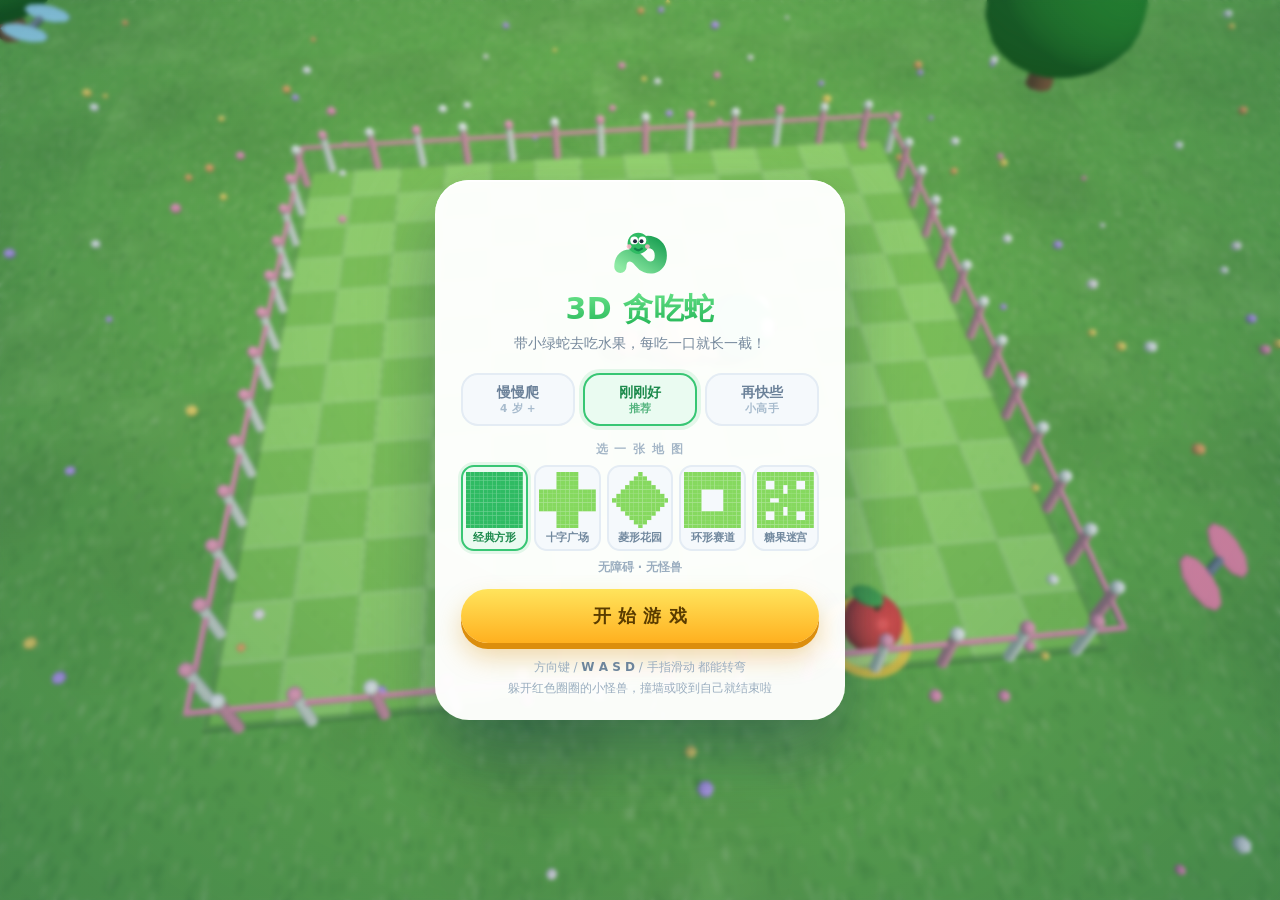
==== commit 1f8b223d: "内联网站图标，消除 favicon 404；怪兽出生间距" ====
--- a/index.html
+++ b/index.html
@@ -5,6 +5,7 @@
 <meta name="viewport" content="width=device-width,initial-scale=1,maximum-scale=1,user-scalable=no,viewport-fit=cover">
 <meta name="theme-color" content="#7dc8f7">
 <meta name="apple-mobile-web-app-capable" content="yes">
+<link rel="icon" href="[data-uri]">
 <title>3D 贪吃蛇 · 小小探险</title>
 <style>
 /* ============ 启动遮罩（纯 CSS，先于脚本渲染） ============ */
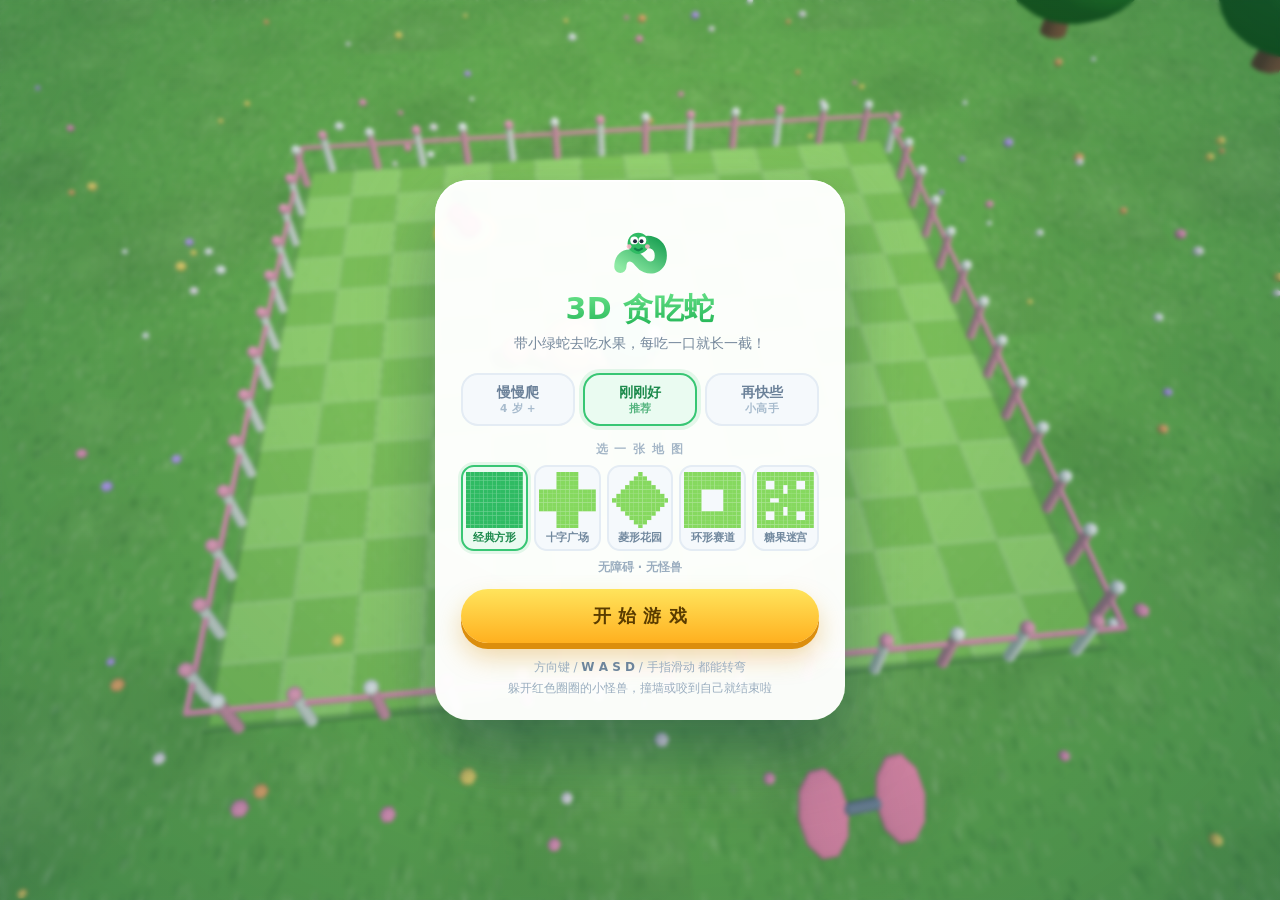
==== commit 57ba3249: "出生位改为带跑道的最优解：开局至少留 5 步反应时间" ====
--- a/index.html
+++ b/index.html
@@ -760,57 +760,53 @@
   /* 在形状内找一段 3 格直线作为出生位，返回蛇身（头在前）与朝向 */
   var DIR4 = [{ x: 1, z: 0 }, { x: -1, z: 0 }, { x: 0, z: 1 }, { x: 0, z: -1 }];
 
+  /* 从某格沿某方向连续可走的格数（不含起点） */
+  function runway(cells, x, z, d, max) {
+    var n = 0;
+    while (n < max && cellFree(cells, x + d.x * (n + 1), z + d.z * (n + 1))) n++;
+    return n;
+  }
+
+  /* 选出生位：头要尽量居中，但前方要有足够跑道，身后要放得下 2 节身体
+     —— 否则一开局 1 秒内就撞墙，小朋友来不及反应。 */
   function findSpawn(cells) {
-    var best = null, bestD = 1e9;
+    var best = null, bestScore = -1e9;
+    var BEST_RUN = 6;
+
     for (var z = 0; z < MS; z++) {
       for (var x = 0; x < MS; x++) {
         if (!cellFree(cells, x, z)) continue;
-        var d = Math.abs(x - MC) + Math.abs(z - MC);
-        if (d < bestD) { bestD = d; best = { x: x, z: z }; }
-      }
-    }
-    if (!best) return null;
-    /* 以最近中心点为基准，找一个能容下 3 格直线的方向 */
-    for (var i = 0; i < 4; i++) {
-      var d0 = DIR4[i];
-      /* 头放在 t=+2，身为 t=+1、t=0，这样头前方还有余量 */
-      var ok = true;
-      for (var t = -2; t <= 4; t++) {
-        if (!cellFree(cells, best.x + d0.x * t, best.z + d0.z * t)) { ok = false; break; }
-      }
-      if (ok) {
-        return {
-          cells: [
-            { x: best.x + d0.x * 2, z: best.z + d0.z * 2 },
-            { x: best.x + d0.x, z: best.z + d0.z },
-            { x: best.x, z: best.z }
-          ],
-          dir: { x: d0.x, z: d0.z }
-        };
-      }
-    }
-    /* 退路：只要 3 格直线 */
-    for (var j = 0; j < 4; j++) {
-      var dj = DIR4[j];
-      var ok2 = true;
-      for (var s = 0; s <= 2; s++) {
-        if (!cellFree(cells, best.x + dj.x * s, best.z + dj.z * s)) { ok2 = false; break; }
-      }
-      if (ok2) {
-        return {
-          cells: [
-            { x: best.x + dj.x * 2, z: best.z + dj.z * 2 },
-            { x: best.x + dj.x, z: best.z + dj.z },
-            { x: best.x, z: best.z }
-          ],
-          dir: { x: dj.x, z: dj.z }
-        };
-      }
-    }
-    return {
-      cells: [{ x: best.x, z: best.z }],
-      dir: { x: 1, z: 0 }
-    };
+        for (var i = 0; i < 4; i++) {
+          var d = DIR4[i];
+          var back = runway(cells, x, z, { x: -d.x, z: -d.z }, 2);
+          if (back < 2) continue;                       /* 身体放不下就换方向 */
+          var ahead = runway(cells, x, z, d, BEST_RUN + 4);
+          if (ahead < 2) continue;
+          var centerness = 1 - (Math.abs(x - MC) + Math.abs(z - MC)) / (MS * 2);
+          /* 跑道权重远高于居中，跑道相同时才看谁更靠中间 */
+          var score = Math.min(ahead, BEST_RUN) * 10 + centerness * 6;
+          if (score > bestScore) {
+            bestScore = score;
+            best = { x: x, z: z, dir: d };
+          }
+        }
+      }
+    }
+
+    if (best) {
+      return {
+        cells: [
+          { x: best.x, z: best.z },
+          { x: best.x - best.dir.x, z: best.z - best.dir.z },
+          { x: best.x - best.dir.x * 2, z: best.z - best.dir.z * 2 }
+        ],
+        dir: { x: best.dir.x, z: best.dir.z }
+      };
+    }
+
+    /* 极端窄地图：退化为 1 格 */
+    var cf = centerFree(cells);
+    return { cells: [{ x: cf.x, z: cf.z }], dir: { x: 1, z: 0 } };
   }
 
   /* ---------- 五张地图 ---------- */
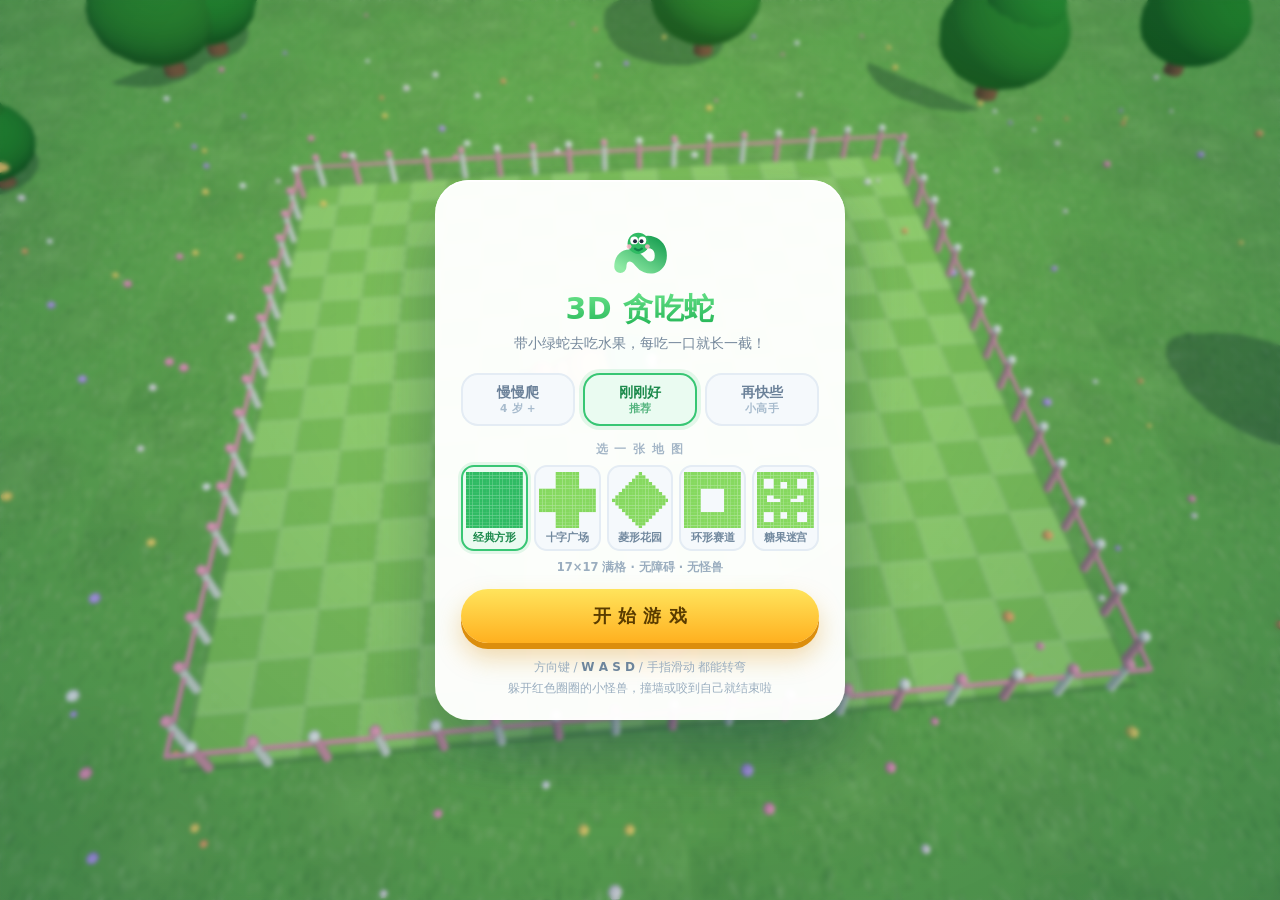
==== commit b0f141c9: "地图加大到 17×17；内部障碍改实心糖果块；新增金苹果与怪兽增援" ====
--- a/index.html
+++ b/index.html
@@ -327,6 +327,32 @@
   letter-spacing: .3px;
   color: #4b6a86;
   white-space: nowrap;
+}
+
+/* 屏幕中央的短提示（金苹果 / 怪兽增援） */
+#toast {
+  position: absolute;
+  left: 50%;
+  top: 32%;
+  transform: translate(-50%, 6px) scale(.72);
+  padding: 8px 20px;
+  border-radius: 999px;
+  font-size: 15px;
+  font-weight: 900;
+  letter-spacing: .5px;
+  color: #7a4a00;
+  background: linear-gradient(180deg, #fff3bb, #ffcf3d);
+  box-shadow: 0 9px 24px rgba(120, 70, 0, .30), inset 0 1px 0 #fff;
+  opacity: 0;
+  pointer-events: none;
+  white-space: nowrap;
+  transition: opacity .16s, transform .30s cubic-bezier(.2, 1.6, .4, 1);
+}
+#toast.show { opacity: 1; transform: translate(-50%, 0) scale(1); }
+#toast.t-warn {
+  color: #fff;
+  background: linear-gradient(180deg, #ff8d7d, #ee4a4a);
+  box-shadow: 0 9px 24px rgba(160, 30, 30, .38), inset 0 1px 0 rgba(255, 255, 255, .55);
 }
 
 .spacer { flex: 1 1 auto; }
@@ -563,6 +589,7 @@
   </div>
 
   <div id="mapTag"></div>
+  <div id="toast"></div>
 
   <div id="pad">
     <button class="dpad" data-d="u" aria-label="上"><svg viewBox="0 0 24 24"><path d="M12 5.2l7 8.6H5z"/></svg></button>
@@ -689,10 +716,10 @@
   function ri(a, b) { return Math.floor(a + Math.random() * (b - a + 1)); }
 
   /* ---------------- 配置 ---------------- */
-  var MS = 13;                      // 网格边长（所有地图共用同一包围盒 13×13）
+  var MS = 17;                      // 网格边长（所有地图共用同一包围盒 17×17）
   var CELL = 1;
-  var MC = (MS - 1) / 2;            // 6：中心格
-  var WALL = MS * 0.5;              // 6.5：包围盒边缘
+  var MC = (MS - 1) / 2;            // 8：中心格
+  var WALL = MS * 0.5;              // 8.5：包围盒边缘
 
   var DIFFS = {
     easy:   { step: 0.300, min: 0.190 },
@@ -702,8 +729,17 @@
   var ACCEL_STEP = 0.0055;
   var MAX_SEG = MS * MS;
 
+  var GOLD_EVERY = 4;               // 每吃这么多口，下一个是金苹果
+  var GOLD_SCORE = 30;
+  var BASE_SCORE = 10;
+  /* 分数到这些值时，地图上会多来一只怪兽（easy 不来） */
+  var REINFORCE_AT = { easy: 0, normal: 90, hard: 60 };
+  /* 开局保护：前几个 tick 内怪兽还在「巡逻」，不会把蛇撞死。
+     孩子刚开局还在找方向，不该被这么冤枉地结束。 */
+  var GUARD_TICKS = 7;
+
   /* =========================================================
-     地图系统：13×13 包围盒内的任意形状
+     地图系统：17×17 包围盒内的任意形状
      cells[z*MS+x] === 1 表示可通行
      ========================================================= */
   function makeCells(fn) {
@@ -809,67 +845,71 @@
     return { cells: [{ x: cf.x, z: cf.z }], dir: { x: 1, z: 0 } };
   }
 
-  /* ---------- 五张地图 ---------- */
-  var MAZE_WALLS = [
-    [2, 2], [3, 2], [2, 3], [3, 3],
-    [9, 2], [10, 2], [9, 3], [10, 3],
-    [2, 9], [3, 9], [2, 10], [3, 10],
-    [9, 9], [10, 9], [9, 10], [10, 10],
-    [6, 3], [6, 4], [6, 8], [6, 9],
-    [3, 6], [4, 6]
+  /* ---------- 五张地图（全部 17×17 画布，尽量用满） ---------- */
+  /* 迷宫障碍用矩形块描述：[x0, z0, x1, z1] 含边界 */
+  var MAZE_BLOCKS = [
+    /* 四角小房间 3×3 */
+    [2, 2, 4, 4], [12, 2, 14, 4], [2, 12, 4, 14], [12, 12, 14, 14],
+    /* 四根方柱 2×2 */
+    [7, 3, 8, 4], [7, 12, 8, 13], [3, 7, 4, 8], [12, 7, 13, 8],
+    /* 中央两侧短墙，逼出一条窄走廊 */
+    [5, 8, 6, 8], [10, 8, 11, 8]
   ];
+
+  function inMazeBlock(x, z) {
+    for (var i = 0; i < MAZE_BLOCKS.length; i++) {
+      var b = MAZE_BLOCKS[i];
+      if (x >= b[0] && x <= b[2] && z >= b[1] && z <= b[3]) return true;
+    }
+    return false;
+  }
 
   var MAPS = [
     {
       id: 'classic',
       name: '经典方形',
-      note: '无障碍 · 无怪兽',
+      note: '17×17 满格 · 无障碍 · 无怪兽',
       cells: makeCells(function () { return true; }),
-      monsters: 0, monSpd: 0, speedK: 1.00, accelEvery: 4,
+      monsters: 0, extraMon: 0, monSpd: 0, speedK: 1.00, accelEvery: 4,
       monColors: []
     },
     {
       id: 'plus',
       name: '十字广场',
-      note: '双向长廊 · 2 只怪兽',
+      note: '双向长廊 · 3 只怪兽',
       cells: makeCells(function (x, z) {
-        return (z >= MC - 2 && z <= MC + 2) || (x >= MC - 2 && x <= MC + 2);
+        return (z >= MC - 3 && z <= MC + 3) || (x >= MC - 3 && x <= MC + 3);
       }),
-      monsters: 2, monSpd: 2.5, speedK: 1.06, accelEvery: 3,
-      monColors: [0xa06be0, 0x4ec7d8]
+      monsters: 3, extraMon: 1, monSpd: 2.5, speedK: 1.06, accelEvery: 3,
+      monColors: [0xa06be0, 0x4ec7d8, 0xe2745a]
     },
     {
       id: 'diamond',
       name: '菱形花园',
       note: '四角消失 · 3 只怪兽',
       cells: makeCells(function (x, z) {
-        return Math.abs(x - MC) + Math.abs(z - MC) <= 6;
+        return Math.abs(x - MC) + Math.abs(z - MC) <= 8;
       }),
-      monsters: 3, monSpd: 2.4, speedK: 1.10, accelEvery: 3,
+      monsters: 3, extraMon: 0, monSpd: 2.4, speedK: 1.10, accelEvery: 3,
       monColors: [0xa06be0, 0xe2745a, 0x4ec7d8]
     },
     {
       id: 'ring',
       name: '环形赛道',
-      note: '中间留空 · 2 只怪兽',
+      note: '中间留空 · 3 只怪兽',
       cells: makeCells(function (x, z) {
         var dx = Math.abs(x - MC), dz = Math.abs(z - MC);
-        return !(dx <= 2 && dz <= 2);
+        return !(dx <= 3 && dz <= 3);
       }),
-      monsters: 2, monSpd: 2.3, speedK: 1.08, accelEvery: 3,
-      monColors: [0xe2745a, 0xa06be0]
+      monsters: 3, extraMon: 1, monSpd: 2.3, speedK: 1.08, accelEvery: 3,
+      monColors: [0xe2745a, 0xa06be0, 0x4ec7d8]
     },
     {
       id: 'maze',
       name: '糖果迷宫',
       note: '障碍遍布 · 3 只怪兽',
-      cells: makeCells(function (x, z) {
-        for (var i = 0; i < MAZE_WALLS.length; i++) {
-          if (MAZE_WALLS[i][0] === x && MAZE_WALLS[i][1] === z) return false;
-        }
-        return true;
-      }),
-      monsters: 3, monSpd: 2.2, speedK: 1.12, accelEvery: 3,
+      cells: makeCells(function (x, z) { return !inMazeBlock(x, z); }),
+      monsters: 3, extraMon: 1, monSpd: 2.2, speedK: 1.12, accelEvery: 3,
       monColors: [0xa06be0, 0x4ec7d8, 0xe2745a]
     }
   ];
@@ -915,6 +955,8 @@
     monT: 0,
     monDur: 1,
     monFreeze: false,
+    reinforced: false,
+    guard: 0,             // 开局保护剩余 tick（>0 时怪兽撞不死蛇）
     time: 0,
     shake: 0,
     dead: 'wall',
@@ -922,7 +964,7 @@
   };
 
   var snake = { cells: [], prev: [], dir: { x: 1, z: 0 }, queue: [] };
-  var food = { gx: 0, gz: 0, group: null, type: 'apple' };
+  var food = { gx: 0, gz: 0, group: null, type: 'apple', gold: false };
   var monsters = [];
 
   var errors = [];
@@ -986,6 +1028,20 @@
       var self = this;
       setTimeout(function () { self.tone(1174.7, 0.13, 'triangle', 0.26); }, 62);
       setTimeout(function () { self.tone(1568, 0.10, 'sine', 0.16); }, 128);
+    },
+    /* 金苹果：更亮更长的上行琶音 */
+    gold: function () {
+      this.tone(880, 0.10, 'triangle', 0.30);
+      var self = this;
+      setTimeout(function () { self.tone(1318.5, 0.10, 'triangle', 0.26); }, 70);
+      setTimeout(function () { self.tone(1760, 0.12, 'triangle', 0.24); }, 140);
+      setTimeout(function () { self.tone(2637, 0.16, 'sine', 0.14); }, 215);
+    },
+    /* 怪兽增援：两声低沉的警告 */
+    warn: function () {
+      this.tone(196, 0.18, 'square', 0.20, 160);
+      var self = this;
+      setTimeout(function () { self.tone(147, 0.26, 'square', 0.18, 108); }, 175);
     },
     turn: function () {
       this.tone(520, 0.05, 'sine', 0.07);
@@ -1055,6 +1111,8 @@
     MAT.post   = new THREE.MeshLambertMaterial({ color: 0xffffff });
     MAT.rail   = new THREE.MeshLambertMaterial({ color: 0xff9fc0 });
     MAT.kerb   = new THREE.MeshLambertMaterial({ color: 0x4e9438 });
+    /* 内部障碍格用的实心糖果块：底色留白，颜色由每个实例自己的 instanceColor 决定 */
+    MAT.block  = new THREE.MeshLambertMaterial({ color: 0xffffff });
     MAT.trunk  = new THREE.MeshLambertMaterial({ color: 0x8b5a34 });
     MAT.crown  = new THREE.MeshLambertMaterial({ color: 0x3f9e46 });
     MAT.cloud  = new THREE.MeshLambertMaterial({ color: 0xffffff, emissive: 0x9fbfd8, emissiveIntensity: 0.18 });
@@ -1073,6 +1131,11 @@
     MAT.donut  = new THREE.MeshPhongMaterial({ color: 0xff9dc4, shininess: 40 });
     MAT.icing  = new THREE.MeshPhongMaterial({ color: 0xffe1ee, shininess: 70 });
     MAT.cherry = new THREE.MeshPhongMaterial({ color: 0xe0304f, shininess: 80, specular: 0x661122 });
+    /* 金苹果：整颗换成金属金，一眼就能认出来 */
+    MAT.gold   = new THREE.MeshPhongMaterial({
+      color: 0xffc21c, shininess: 120, specular: 0xfff3bf,
+      emissive: 0x8a5200, emissiveIntensity: 0.55
+    });
 
     MAT.glow = new THREE.MeshBasicMaterial({
       color: 0xfff8c8, transparent: true, opacity: 0.10,
@@ -1250,6 +1313,62 @@
     var x, z, i;
     var d = new THREE.Object3D();
 
+    /* ---------- 0. 把「不可通行格」分成两类 ----------
+       A 形状外部：从 17×17 边框上的不可通行格出发能走到的那些 → 属于场地的外轮廓，用围栏收边
+       B 内部障碍：被可通行格完全围住、从外面走不到的那些 → 立起实心糖果块，一眼看出「过不去」
+       只有分开处理，孩子才不会把「围起来的小院」误当成能走的路。 */
+    var outside = new Uint8Array(MS * MS);
+    var bfs = [];
+    for (z = 0; z < MS; z++) {
+      for (x = 0; x < MS; x++) {
+        var onRim = (x === 0 || z === 0 || x === MS - 1 || z === MS - 1);
+        if (onRim && !cellFree(cells, x, z)) { outside[z * MS + x] = 1; bfs.push(z * MS + x); }
+      }
+    }
+    for (var bi = 0; bi < bfs.length; bi++) {
+      var cur = bfs[bi], bx = cur % MS, bz = (cur - bx) / MS;
+      for (i = 0; i < 4; i++) {
+        var nx = bx + DIR4[i].x, nz = bz + DIR4[i].z;
+        if (nx < 0 || nz < 0 || nx >= MS || nz >= MS) continue;
+        var idxN = nz * MS + nx;
+        if (outside[idxN] || cellFree(cells, nx, nz)) continue;
+        outside[idxN] = 1;
+        bfs.push(idxN);
+      }
+    }
+
+    /* 内部障碍格 + 连通分量编号（同一个块用同一种颜色，看起来才像一整块） */
+    var innerIdx = [];
+    var compId = new Int16Array(MS * MS);
+    for (i = 0; i < compId.length; i++) compId[i] = -1;
+    var nComp = 0;
+    for (z = 0; z < MS; z++) {
+      for (x = 0; x < MS; x++) {
+        if (cellFree(cells, x, z) || outside[z * MS + x] || compId[z * MS + x] >= 0) continue;
+        var head = z * MS + x;
+        compId[head] = nComp;
+        bfs.length = 0; bfs.push(head);
+        for (var ci = 0; ci < bfs.length; ci++) {
+          var c0 = bfs[ci], c0x = c0 % MS, c0z = (c0 - c0x) / MS;
+          innerIdx.push({ x: c0x, z: c0z, c: nComp });
+          for (i = 0; i < 4; i++) {
+            var mx = c0x + DIR4[i].x, mz = c0z + DIR4[i].z;
+            if (mx < 0 || mz < 0 || mx >= MS || mz >= MS) continue;
+            var mi = mz * MS + mx;
+            if (compId[mi] >= 0 || outside[mi] || cellFree(cells, mx, mz)) continue;
+            compId[mi] = nComp;
+            bfs.push(mi);
+          }
+        }
+        nComp++;
+      }
+    }
+    var isInnerWall = function (wx, wz) {
+      if (wx < 0 || wz < 0 || wx >= MS || wz >= MS) return false;
+      if (cellFree(cells, wx, wz)) return false;
+      return !outside[wz * MS + wx];
+    };
+
     /* ---------- 1. 台面：可通行格各自一块厚板，拼出形状 ---------- */
     var slabGeo = new THREE.BoxGeometry(CELL * 1.004, 0.54, CELL * 1.004);
     var nFree = 0;
@@ -1284,7 +1403,34 @@
     board.name = 'board';
     arenaGroup.add(board);
 
-    /* ---------- 3. 找出真正的形状边界：可通行格 → 墙格 的交界 ---------- */
+    /* ---------- 2.5 内部障碍：立起实心糖果块 ---------- */
+    if (innerIdx.length) {
+      var blockGeo = new THREE.BoxGeometry(CELL * 0.96, 0.64, CELL * 0.96);
+      var blocks = new THREE.InstancedMesh(blockGeo, MAT.block, innerIdx.length);
+      blocks.castShadow = true;
+      blocks.receiveShadow = true;
+      blocks.frustumCulled = false;
+      blocks.name = 'blocks';
+      var palette = [0xff9ab8, 0xffc978, 0xa8d8ff, 0xc3a6ff, 0x8fe0c0, 0xffb0d8];
+      var base = new THREE.Color(), tmpc = new THREE.Color();
+      for (i = 0; i < innerIdx.length; i++) {
+        var ic = innerIdx[i];
+        d.position.set(gx2w(ic.x), 0.32, gx2w(ic.z));
+        d.rotation.set(0, 0, 0);
+        d.scale.set(1, 1, 1);
+        d.updateMatrix();
+        blocks.setMatrixAt(i, d.matrix);
+        /* 同一个连通块同色；相邻格轻微深浅交替，看得出是一格一格拼的 */
+        base.setHex(palette[ic.c % palette.length]);
+        var shade = ((ic.x + ic.z) & 1) ? 1.0 : 0.94;
+        tmpc.setRGB(base.r * shade, base.g * shade, base.b * shade);
+        blocks.setColorAt(i, tmpc);
+      }
+      blocks.instanceColor.needsUpdate = true;
+      arenaGroup.add(blocks);
+    }
+
+    /* ---------- 3. 找出真正的外轮廓：可通行格 → 形状外部 的交界 ---------- */
     var edges = [];          /* 每条边界边：位置中点 + 外法线 */
     for (z = 0; z < MS; z++) {
       for (x = 0; x < MS; x++) {
@@ -1292,6 +1438,7 @@
         for (i = 0; i < 4; i++) {
           var nrm = DIR4[i];
           if (cellFree(cells, x + nrm.x, z + nrm.z)) continue;
+          if (isInnerWall(x + nrm.x, z + nrm.z)) continue;   /* 内部障碍由糖果块自己表达，不再插围栏 */
           edges.push({
             px: gx2w(x) + nrm.x * CELL * 0.5,
             pz: gx2w(z) + nrm.z * CELL * 0.5,
@@ -1343,7 +1490,7 @@
       arenaGroup.add(posts); arenaGroup.add(balls); arenaGroup.add(rails);
     }
 
-    return { edges: nE, free: nFree };
+    return { edges: nE, free: nFree, blocks: innerIdx.length };
   }
 
   function buildWorld() {
@@ -1373,7 +1520,7 @@
 
   /* 圆滚滚的果冻树 */
   function buildTrees() {
-    var N = 14;
+    var N = 16;
     var trunkGeo = new THREE.CylinderGeometry(0.19, 0.27, 1.0, 8);
     var crownGeo = new THREE.SphereGeometry(1, 16, 12);
     var trunks = new THREE.InstancedMesh(trunkGeo, MAT.trunk, N);
@@ -1383,13 +1530,21 @@
     var d = new THREE.Object3D();
     var c = new THREE.Color();
 
+    /* 相机距离随地图大小变化，树的环半径也跟着走 */
+    var camR = Math.sqrt(baseCam.x * baseCam.x + baseCam.z * baseCam.z);
+    var near = WALL + 4.0;
+    var far = WALL + 15.0;
+
     for (var i = 0; i < N; i++) {
       /* 环绕场地散布，避开相机脚下 */
       var ang = (i / N) * TAU + rand(-0.30, 0.30);
-      var rad = rand(12.5, 22.5);
+      var rad = rand(near, far);
       var x = Math.cos(ang) * rad, z = Math.sin(ang) * rad;
       var cdx = x - baseCam.x, cdz = z - baseCam.z;
-      if (Math.sqrt(cdx * cdx + cdz * cdz) < 11.5) { rad += 13; x = Math.cos(ang) * rad; z = Math.sin(ang) * rad; }
+      if (Math.sqrt(cdx * cdx + cdz * cdz) < camR * 0.80) {
+        rad += 12;
+        x = Math.cos(ang) * rad; z = Math.sin(ang) * rad;
+      }
       var s = rand(0.85, 1.45);
 
       /* 树干（矮而粗，被画面边缘裁到时不会只剩一根柱子） */
@@ -1503,7 +1658,7 @@
     g.add(wl); g.add(wr); g.add(body);
     g.userData = {
       wl: wl, wr: wr,
-      r: rand(8.6, 12.5), a: rand(0, TAU), sp: rand(0.22, 0.44), y: rand(4.2, 6.4)
+      r: rand(WALL + 2.0, WALL + 7.5), a: rand(0, TAU), sp: rand(0.22, 0.44), y: rand(4.6, 7.2)
     };
     scene.add(g);
     decor.butterflies.push(g);
@@ -1801,8 +1956,21 @@
     }
     food.type = FOOD_TYPES[ri(0, FOOD_TYPES.length - 1)];
     var g = buildFoodMesh(food.type);
+
+    if (food.gold) {
+      /* 整颗镀金，并且放大一圈 */
+      g.traverse(function (o) {
+        if (!o.isMesh) return;
+        if (o.material === MAT.glow || o.material === MAT.ring ||
+            o.material === MAT.disc || o.material === MAT.gold) return;
+        o.material = MAT.gold;
+      });
+      g.scale.setScalar(1.42);
+    } else {
+      g.scale.setScalar(1.14);
+    }
+
     g.position.set(gx2w(food.gx), 0.06, gx2w(food.gz));
-    g.scale.setScalar(1.14);
     scene.add(g);
     food.group = g;
   }
@@ -1828,6 +1996,8 @@
     var c = free[Math.floor(Math.random() * free.length)];
     food.gx = c.x;
     food.gz = c.z;
+    /* 每 GOLD_EVERY 口之后的那个是金苹果 */
+    food.gold = ((G.eaten + 1) % GOLD_EVERY === 0);
     buildFood();
   }
 
@@ -2003,44 +2173,72 @@
     return list[Math.floor(Math.random() * list.length)];
   }
 
+  function ensureMonsterRoot() {
+    ensureMonsterAssets();
+    if (!monsterRoot) {
+      monsterRoot = new THREE.Group();
+      monsterRoot.name = 'monsters';
+      scene.add(monsterRoot);
+    }
+  }
+
+  /* 造一只怪兽放到场上（开局布阵与中途增援共用） */
+  function spawnOneMonster() {
+    ensureMonsterRoot();
+    /* 出生点离蛇头远一点：地图放大了，起手不该有怪兽杵在正前方跑道上 */
+    var minD = Math.max(5, Math.round(MS * 0.4));
+    var sp = findMonsterSpawn(minD, 4) || findMonsterSpawn(4, 2) || findMonsterSpawn(1, 0);
+    if (!sp) return false;
+
+    var i = monsters.length;
+    var color = G.map.monColors[i % G.map.monColors.length];
+    var grp = buildMonsterMesh(color);
+    monsterRoot.add(grp);
+
+    /* 初始朝向：优先选一个能往前走的反向 */
+    var dir = null;
+    for (var k = 0; k < 4; k++) {
+      var d4 = DIR4[(i + k) % 4];
+      if (cellFree(G.cells, sp.x + d4.x, sp.z + d4.z)) { dir = { x: d4.x, z: d4.z }; break; }
+    }
+    if (!dir) dir = { x: 1, z: 0 };
+
+    monsters.push({
+      gx: sp.x, gz: sp.z,
+      px: sp.x, pz: sp.z,
+      wx: gx2w(sp.x), wz: gx2w(sp.z),
+      dir: dir, yaw: Math.atan2(dir.x, dir.z),
+      t: 0, dur: Math.max(0.12, G.monDur),
+      seed: rand(0, TAU),
+      group: grp, color: color
+    });
+    return true;
+  }
+
   function spawnMonsters() {
     disposeMonsters();
     if (!G.map || !G.map.monsters) return;
     ensureMonsterAssets();
-
-    monsterRoot = new THREE.Group();
-    monsterRoot.name = 'monsters';
-    scene.add(monsterRoot);
-
     for (var i = 0; i < G.map.monsters; i++) {
-      var sp = findMonsterSpawn(5, 4);
-      if (!sp) sp = findMonsterSpawn(3, 2);
-      if (!sp) sp = findMonsterSpawn(1, 0);
-      if (!sp) break;
-
-      var color = G.map.monColors[i % G.map.monColors.length];
-      var grp = buildMonsterMesh(color);
-      monsterRoot.add(grp);
-
-      /* 初始朝向：优先选一个能来回走的方向 */
-      var dir = null;
-      for (var k = 0; k < 4; k++) {
-        var d4 = DIR4[(i + k) % 4];
-        if (cellFree(G.cells, sp.x + d4.x, sp.z + d4.z)) { dir = { x: d4.x, z: d4.z }; break; }
-      }
-      if (!dir) dir = { x: 1, z: 0 };
-
-      monsters.push({
-        gx: sp.x, gz: sp.z,
-        px: sp.x, pz: sp.z,
-        wx: gx2w(sp.x), wz: gx2w(sp.z),
-        dir: dir, yaw: Math.atan2(dir.x, dir.z),
-        t: 0, dur: Math.max(0.12, G.monDur),
-        seed: rand(0, TAU),
-        group: grp, color: color
-      });
+      if (!spawnOneMonster()) break;
     }
     updateMonsterTransforms();
+  }
+
+  /* 分数到线了，就多来一只怪兽（一张图最多多一只） */
+  function maybeReinforce() {
+    if (!G.map || !G.map.monsters) return;
+    if (G.reinforced) return;
+    var at = REINFORCE_AT[G.diff] || 0;
+    if (!at || G.score < at) return;
+    var cap = G.map.monsters + (G.map.extraMon || 0);
+    if (monsters.length >= cap) return;
+    if (!spawnOneMonster()) return;
+    G.reinforced = true;
+    updateMonsterTransforms();
+    updateMapTag();
+    toast('又来了一只小怪兽！', 'warn');
+    Snd.warn();
   }
 
   function monsterStep(m) {
@@ -2127,6 +2325,7 @@
   /* 蛇头与怪兽的距离判定（用插值位置，过门口相遇也算撞上） */
   function checkMonsterHit() {
     if (G.state !== 'playing' || !monsters.length) return;
+    if (G.guard > 0) return;
     var h = segPos[0] || { x: gx2w(snake.cells[0].x), z: gx2w(snake.cells[0].z) };
     for (var i = 0; i < monsters.length; i++) {
       var m = monsters[i];
@@ -2166,6 +2365,8 @@
     G.tMix = 1;
     G.shake = 0;
     G.dead = 'wall';
+    G.reinforced = false;
+    G.guard = GUARD_TICKS;
 
     /* 怪兽节奏跟着难度走：简单档更慢，孩子来得及躲 */
     var k = clamp(G.stepDur / DIFFS.normal.step, 0.80, 1.35);
@@ -2223,9 +2424,11 @@
 
     if (!cellFree(G.cells, nx, nz)) { die('wall'); return false; }
 
-    /* 一头撞进怪兽所在的格子 */
-    for (var q = 0; q < monsters.length; q++) {
-      if (monsters[q].gx === nx && monsters[q].gz === nz) { die('monster'); return false; }
+    /* 一头撞进怪兽所在的格子（开局保护期内不算） */
+    if (G.guard <= 0) {
+      for (var q = 0; q < monsters.length; q++) {
+        if (monsters[q].gx === nx && monsters[q].gz === nz) { die('monster'); return false; }
+      }
     }
 
     var willGrow = (nx === food.gx && nz === food.gz);
@@ -2241,11 +2444,13 @@
     } else {
       onEat();
     }
+    if (G.guard > 0) G.guard--;
     return true;
   }
 
   function onEat() {
-    G.score += 10;
+    var wasGold = food.gold;
+    G.score += wasGold ? GOLD_SCORE : BASE_SCORE;
     G.eaten++;
 
     if (G.eaten % (G.map.accelEvery || 4) === 0) {
@@ -2254,10 +2459,17 @@
 
     var h = snake.cells[0];
     var px = gx2w(h.x), pz = gx2w(h.z);
-    spawnBurst(px, 1.0, pz, 0xffd93d, 13);
-    spawnBurst(px, 0.85, pz, 0xffffff, 6);
+    if (wasGold) {
+      spawnBurst(px, 1.0, pz, 0xffd23f, 20);
+      spawnBurst(px, 0.9, pz, 0xfff6cc, 10);
+      toast('金苹果  +' + GOLD_SCORE, 'gold');
+      Snd.gold();
+    } else {
+      spawnBurst(px, 1.0, pz, 0xffd93d, 13);
+      spawnBurst(px, 0.85, pz, 0xffffff, 6);
+      Snd.eat();
+    }
     headPulse = 1;
-    Snd.eat();
     updateHud();
     bumpScore();
 
@@ -2266,6 +2478,8 @@
       G.best = G.score;
       saveBest();
     }
+
+    maybeReinforce();
   }
 
   function die(type) {
@@ -2422,6 +2636,7 @@
     el.maps = document.getElementById('maps');
     el.mapNote = document.getElementById('mapNote');
     el.mapTag = document.getElementById('mapTag');
+    el.toast = document.getElementById('toast');
   }
 
   function updateHud() {
@@ -2431,7 +2646,8 @@
 
   function updateMapTag() {
     if (!el.mapTag) return;
-    el.mapTag.textContent = G.map.name + (G.map.monsters ? ' · ' + G.map.monsters + ' 怪兽' : ' · 无怪兽');
+    var n = Math.max(monsters.length, G.map.monsters);
+    el.mapTag.textContent = G.map.name + (n ? ' · ' + n + ' 怪兽' : ' · 无怪兽');
   }
 
   /* 用可通行表直接画一张迷你形状图，保证和真实场地完全一致 */
@@ -2489,6 +2705,19 @@
     el.chipScore.classList.remove('bump');
     void el.chipScore.offsetWidth;
     el.chipScore.classList.add('bump');
+  }
+
+  /* 屏幕中间的短提示：金苹果、怪兽增援 */
+  var toastTimer = null;
+  function toast(text, kind) {
+    var t = el.toast;
+    if (!t) return;
+    t.textContent = text;
+    t.className = 't-' + (kind || 'info');
+    void t.offsetWidth;
+    t.classList.add('show');
+    if (toastTimer) clearTimeout(toastTimer);
+    toastTimer = setTimeout(function () { t.classList.remove('show'); }, 1600);
   }
 
   function flash() {
@@ -2722,12 +2951,12 @@
     scene.add(new THREE.AmbientLight(0xffffff, 0.26));
 
     sunLight = new THREE.DirectionalLight(0xfff8e8, 1.95);
-    sunLight.position.set(11, 21, 13);
+    sunLight.position.set(14, 24, 16);
     sunLight.castShadow = true;
     sunLight.shadow.mapSize.set(2048, 2048);
     var sc = sunLight.shadow.camera;
-    sc.left = -11; sc.right = 11; sc.top = 11; sc.bottom = -11;
-    sc.near = 2; sc.far = 60;
+    sc.left = -16; sc.right = 16; sc.top = 16; sc.bottom = -16;
+    sc.near = 2; sc.far = 78;
     sunLight.shadow.bias = -0.0004;
     sunLight.shadow.normalBias = 0.006;
     scene.add(sunLight);
@@ -2791,6 +3020,9 @@
     get head() { return { x: snake.cells[0].x, z: snake.cells[0].z }; },
     get dir() { return { x: snake.dir.x, z: snake.dir.z }; },
     get foodCell() { return { gx: food.gx, gz: food.gz }; },
+    get foodGold() { return !!food.gold; },
+    get foodScale() { return food.group ? +food.group.scale.x.toFixed(3) : 0; },
+    get reinforced() { return G.reinforced; },
     get stepDur() { return G.stepDur; },
     get tMix() { return G.tMix; },
     get mapId() { return G.mapId; },
@@ -2806,7 +3038,7 @@
     mapInfo: function () {
       return {
         id: G.mapId, name: G.map.name, monsters: G.map.monsters,
-        free: G.map.freeCount, total: MS * MS,
+        ms: MS, free: G.map.freeCount, total: MS * MS,
         cells: Array.prototype.slice.call(G.cells)
       };
     },
@@ -2827,6 +3059,8 @@
       G.monFreeze = v !== false;
       return G.monFreeze;
     },
+    /* 提前结束开局保护（测试"蛇真的会撞死"时用） */
+    clearGuard: function () { G.guard = 0; return G.guard; },
     /* 把第 i 只怪兽直接摆到某格（测试碰撞用） */
     putMonster: function (i, x, z) {
       var m = monsters[i];
@@ -2891,10 +3125,14 @@
         len: snake.cells.length,
         head: { x: snake.cells[0].x, z: snake.cells[0].z },
         dir: { x: snake.dir.x, z: snake.dir.z },
-        food: { gx: food.gx, gz: food.gz },
+        food: { gx: food.gx, gz: food.gz, gold: !!food.gold },
         stepDur: +G.stepDur.toFixed(4),
         minDur: +G.minDur.toFixed(4),
         monsters: monsters.length,
+        reinforced: G.reinforced,
+        reinforceAt: REINFORCE_AT[G.diff] || 0,
+        guard: G.guard,
+        guardTicks: GUARD_TICKS,
         monsterPos: monsters.map(function (m) { return { x: m.gx, z: m.gz }; }),
         cam: {
           x: +camera.position.x.toFixed(2),
@@ -2941,6 +3179,9 @@
     },
     step: function () { return G.state === 'playing' ? stepOnce() : false; },
     setStepDur: function (v) { G.stepDur = v; return G.stepDur; },
+    setScore: function (v) { G.score = v; updateHud(); return G.score; },
+    /* 让下一颗食物变成金苹果 / 恢复普通（测试用） */
+    setFoodGold: function (v) { food.gold = !!v; buildFood(); return food.gold; },
     audio: function () {
       return { ctx: Snd.ctx ? Snd.ctx.state : null, ok: Snd.ok, music: !!Snd.timer, on: G.soundOn };
     },
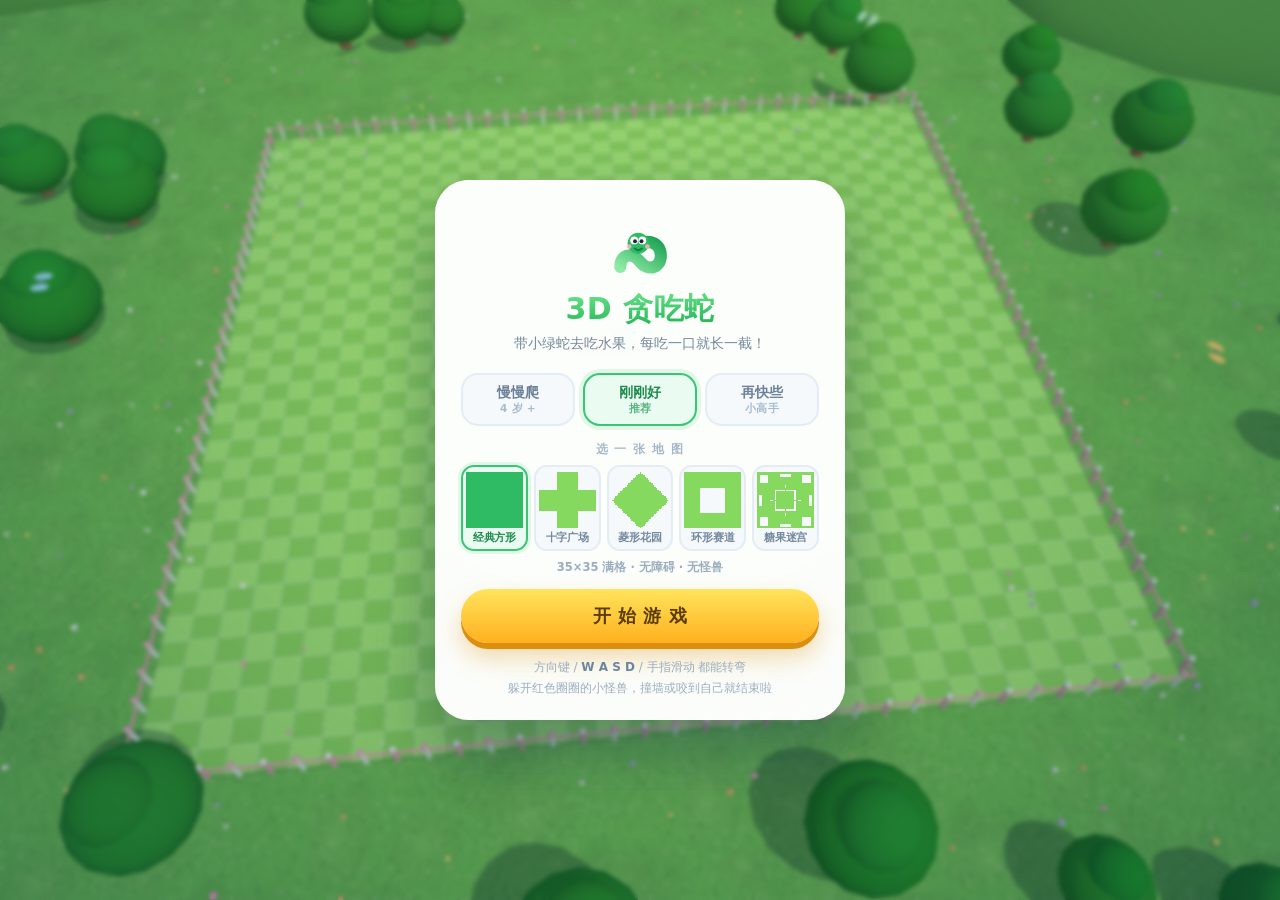
==== commit 30fb7713: "地图放大到 35x35（面积约 4.2 倍）；相机跟随蛇头 + 小地图；食物就近生成；内部障碍实心化" ====
--- a/index.html
+++ b/index.html
@@ -537,6 +537,25 @@
   .title { font-size: 23px; }
   .card { padding: 16px 18px 14px; border-radius: 26px; }
   #pad { grid-template-columns: repeat(3, 50px); grid-template-rows: repeat(3, 50px); }
+}
+
+/* ---------- 小地图 ---------- */
+#mini {
+  position: absolute;
+  left: 12px;
+  bottom: max(12px, env(safe-area-inset-bottom));
+  width: 92px;
+  height: 92px;
+  border-radius: 14px;
+  background: rgba(255, 255, 255, .78);
+  box-shadow: 0 5px 16px rgba(15, 45, 75, .18), inset 0 1px 0 #fff;
+  pointer-events: none;
+}
+@media (min-width: 900px) {
+  #mini { width: 112px; height: 112px; }
+}
+@media (max-height: 560px) {
+  #mini { width: 76px; height: 76px; border-radius: 12px; }
 }
 
 </style>
@@ -591,6 +610,9 @@
   <div id="mapTag"></div>
   <div id="toast"></div>
 
+  <!-- 小地图：场地变大以后，苹果和怪兽经常会跑出视野 -->
+  <canvas id="mini" aria-label="小地图"></canvas>
+
   <div id="pad">
     <button class="dpad" data-d="u" aria-label="上"><svg viewBox="0 0 24 24"><path d="M12 5.2l7 8.6H5z"/></svg></button>
     <button class="dpad" data-d="l" aria-label="左"><svg viewBox="0 0 24 24"><path d="M5.2 12l8.6-7v14z"/></svg></button>
@@ -716,10 +738,15 @@
   function ri(a, b) { return Math.floor(a + Math.random() * (b - a + 1)); }
 
   /* ---------------- 配置 ---------------- */
-  var MS = 17;                      // 网格边长（所有地图共用同一包围盒 17×17）
+  var MS = 35;                      // 网格边长（所有地图共用同一包围盒 35×35 = 1225 格）
   var CELL = 1;
-  var MC = (MS - 1) / 2;            // 8：中心格
-  var WALL = MS * 0.5;              // 8.5：包围盒边缘
+  var MC = (MS - 1) / 2;            // 17：中心格
+  var WALL = MS * 0.5;              // 17.5：包围盒边缘
+
+  /* 相机：场地变大时不是把画面越缩越远，而是视野跟着蛇头走、格子始终看得清 */
+  var TARGET_CELL_PX = 19;          // 一个格子希望占多少屏幕像素
+  var VIEW_MIN = 13, VIEW_MAX = 37; // 画面窄边最少 / 最多能看到多少格（屏幕够大时正好装下整张地图）
+  var CAM_ELEV = 46 * DEG;          // 俯角
 
   var DIFFS = {
     easy:   { step: 0.300, min: 0.190 },
@@ -845,15 +872,21 @@
     return { cells: [{ x: cf.x, z: cf.z }], dir: { x: 1, z: 0 } };
   }
 
-  /* ---------- 五张地图（全部 17×17 画布，尽量用满） ---------- */
-  /* 迷宫障碍用矩形块描述：[x0, z0, x1, z1] 含边界 */
+  /* ---------- 五张地图（全部 35×35 画布，尽量用满） ---------- */
+  /* 迷宫障碍用矩形块描述：[x0, z0, x1, z1] 含边界
+     设计原则：墙都是 1~2 格厚、通道至少 2 格宽，孩子转弯不会卡住；中央留一个四门房间做地标 */
   var MAZE_BLOCKS = [
-    /* 四角小房间 3×3 */
-    [2, 2, 4, 4], [12, 2, 14, 4], [2, 12, 4, 14], [12, 12, 14, 14],
-    /* 四根方柱 2×2 */
-    [7, 3, 8, 4], [7, 12, 8, 13], [3, 7, 4, 8], [12, 7, 13, 8],
-    /* 中央两侧短墙，逼出一条窄走廊 */
-    [5, 8, 6, 8], [10, 8, 11, 8]
+    /* 四角房间 5×5 */
+    [2, 2, 6, 6], [28, 2, 32, 6], [2, 28, 6, 32], [28, 28, 32, 32],
+    /* 四边中段的长墙（靠内一格，留出外圈跑道） */
+    [14, 1, 20, 2], [14, 32, 20, 33], [1, 14, 2, 20], [32, 14, 33, 20],
+    /* 中央房间：上下左右各两段墙，中间留一个门洞 */
+    [11, 11, 16, 11], [18, 11, 23, 11],
+    [11, 23, 16, 23], [18, 23, 23, 23],
+    [11, 12, 11, 16], [11, 18, 11, 22],
+    [23, 12, 23, 16], [23, 18, 23, 22],
+    /* 四条放射短柱 */
+    [8, 17, 9, 17], [25, 17, 26, 17], [17, 8, 17, 9], [17, 25, 17, 26]
   ];
 
   function inMazeBlock(x, z) {
@@ -868,7 +901,7 @@
     {
       id: 'classic',
       name: '经典方形',
-      note: '17×17 满格 · 无障碍 · 无怪兽',
+      note: '35×35 满格 · 无障碍 · 无怪兽',
       cells: makeCells(function () { return true; }),
       monsters: 0, extraMon: 0, monSpd: 0, speedK: 1.00, accelEvery: 4,
       monColors: []
@@ -876,41 +909,41 @@
     {
       id: 'plus',
       name: '十字广场',
-      note: '双向长廊 · 3 只怪兽',
+      note: '双向长廊 · 5 只怪兽',
       cells: makeCells(function (x, z) {
-        return (z >= MC - 3 && z <= MC + 3) || (x >= MC - 3 && x <= MC + 3);
+        return (Math.abs(z - MC) <= 6) || (Math.abs(x - MC) <= 6);
       }),
-      monsters: 3, extraMon: 1, monSpd: 2.5, speedK: 1.06, accelEvery: 3,
-      monColors: [0xa06be0, 0x4ec7d8, 0xe2745a]
+      monsters: 5, extraMon: 1, monSpd: 2.5, speedK: 1.06, accelEvery: 3,
+      monColors: [0xa06be0, 0x4ec7d8, 0xe2745a, 0xffb03a, 0x7ad46f]
     },
     {
       id: 'diamond',
       name: '菱形花园',
-      note: '四角消失 · 3 只怪兽',
+      note: '四角消失 · 4 只怪兽',
       cells: makeCells(function (x, z) {
-        return Math.abs(x - MC) + Math.abs(z - MC) <= 8;
+        return Math.abs(x - MC) + Math.abs(z - MC) <= MC;
       }),
-      monsters: 3, extraMon: 0, monSpd: 2.4, speedK: 1.10, accelEvery: 3,
-      monColors: [0xa06be0, 0xe2745a, 0x4ec7d8]
+      monsters: 4, extraMon: 1, monSpd: 2.4, speedK: 1.10, accelEvery: 3,
+      monColors: [0xa06be0, 0xe2745a, 0x4ec7d8, 0xffb03a]
     },
     {
       id: 'ring',
       name: '环形赛道',
-      note: '中间留空 · 3 只怪兽',
+      note: '中间留空 · 5 只怪兽',
       cells: makeCells(function (x, z) {
         var dx = Math.abs(x - MC), dz = Math.abs(z - MC);
-        return !(dx <= 3 && dz <= 3);
+        return !(dx <= 7 && dz <= 7);
       }),
-      monsters: 3, extraMon: 1, monSpd: 2.3, speedK: 1.08, accelEvery: 3,
-      monColors: [0xe2745a, 0xa06be0, 0x4ec7d8]
+      monsters: 5, extraMon: 2, monSpd: 2.3, speedK: 1.08, accelEvery: 3,
+      monColors: [0xe2745a, 0xa06be0, 0x4ec7d8, 0xffb03a, 0x7ad46f]
     },
     {
       id: 'maze',
       name: '糖果迷宫',
-      note: '障碍遍布 · 3 只怪兽',
+      note: '中央四门房间 · 5 只怪兽',
       cells: makeCells(function (x, z) { return !inMazeBlock(x, z); }),
-      monsters: 3, extraMon: 1, monSpd: 2.2, speedK: 1.12, accelEvery: 3,
-      monColors: [0xa06be0, 0x4ec7d8, 0xe2745a]
+      monsters: 5, extraMon: 1, monSpd: 2.2, speedK: 1.12, accelEvery: 3,
+      monColors: [0xa06be0, 0x4ec7d8, 0xe2745a, 0xffb03a, 0x7ad46f]
     }
   ];
 
@@ -1095,7 +1128,13 @@
   var canvas = document.getElementById('c');
   var scene, camera, renderer, clock;
   var sunLight;
-  var baseCam = new THREE.Vector3(0, 26, 20);
+  /* 相机偏移：游玩时跟随蛇头并保持格子可读；菜单时退到能看清整张地图的距离 */
+  var camOffPlay = new THREE.Vector3(0, 26, 20);
+  var camOffMenu = new THREE.Vector3(0, 26, 20);
+  var camMenuLookZ = 3;               /* 菜单注视点前移量：把场地推到画面偏上，别被卡片压住 */
+  var camViewCells = 19;              /* 当前画面窄边能看到多少格 */
+  var camHalfX = 20, camHalfZNear = 20, camHalfZFar = 20;  /* 实测可见半宽/半深（格） */
+  var camLimX = 8, camLimZmin = -8, camLimZmax = 8;        /* 注视点允许的偏移范围 */
   var camPos = new THREE.Vector3(0, 26, 20);
   var camLook = new THREE.Vector3(0, 0, 0);
   var lookTarget = new THREE.Vector3();
@@ -1187,7 +1226,8 @@
   /* ---------------- 棋盘纹理（按地图形状遮罩，形状外透明） ---------------- */
   function makeBoardTexture(cells) {
     var n = MS;
-    var S = n * 64;                 /* 64 的整数倍，格子边缘不出缝 */
+    var TXC = 40;                   /* 每格 40 像素：35×35 → 1400² 画布，手机上也不至于吃内存 */
+    var S = n * TXC;
     var cv = document.createElement('canvas');
     cv.width = cv.height = S;
     var g = cv.getContext('2d');
@@ -1213,16 +1253,17 @@
     }
     g.clip();
 
-    /* 2. 草叶噪点 */
-    for (var k = 0; k < 2600; k++) {
+    /* 2. 草叶噪点（随画布面积缩放，密度保持一致） */
+    var nNoise = Math.round(S * 2.4);
+    for (var k = 0; k < nNoise; k++) {
       var px = Math.random() * S, py = Math.random() * S;
       g.fillStyle = Math.random() < 0.5 ? 'rgba(255,255,255,0.10)' : 'rgba(40,110,30,0.08)';
-      g.fillRect(px, py, 2, 5);
+      g.fillRect(px, py, 2, 3);
     }
 
     /* 3. 细网格 */
     g.strokeStyle = 'rgba(255,255,255,0.15)';
-    g.lineWidth = 2;
+    g.lineWidth = Math.max(1, s * 0.05);
     for (z = 0; z < n; z++) {
       for (x = 0; x < n; x++) {
         if (!cellFree(cells, x, z)) continue;
@@ -1405,7 +1446,7 @@
 
     /* ---------- 2.5 内部障碍：立起实心糖果块 ---------- */
     if (innerIdx.length) {
-      var blockGeo = new THREE.BoxGeometry(CELL * 0.96, 0.64, CELL * 0.96);
+      var blockGeo = new THREE.BoxGeometry(CELL * 0.96, 0.95, CELL * 0.96);
       var blocks = new THREE.InstancedMesh(blockGeo, MAT.block, innerIdx.length);
       blocks.castShadow = true;
       blocks.receiveShadow = true;
@@ -1415,7 +1456,7 @@
       var base = new THREE.Color(), tmpc = new THREE.Color();
       for (i = 0; i < innerIdx.length; i++) {
         var ic = innerIdx[i];
-        d.position.set(gx2w(ic.x), 0.32, gx2w(ic.z));
+        d.position.set(gx2w(ic.x), 0.475, gx2w(ic.z));
         d.rotation.set(0, 0, 0);
         d.scale.set(1, 1, 1);
         d.updateMatrix();
@@ -1515,12 +1556,13 @@
     /* 山丘 */
     buildHills();
     /* 蝴蝶 */
-    for (var b = 0; b < 3; b++) { makeButterfly([0xffd166, 0xff8fb1, 0xa8e6ff][b]); }
+    for (var b = 0; b < 4; b++) { makeButterfly([0xffd166, 0xff8fb1, 0xa8e6ff, 0xb9f2c0][b]); }
   }
 
   /* 圆滚滚的果冻树 */
   function buildTrees() {
-    var N = 16;
+    /* 数量跟着场地周长走：树太密会挡住场地，太稀又显得荒 */
+    var N = Math.round(WALL * 1.9);
     var trunkGeo = new THREE.CylinderGeometry(0.19, 0.27, 1.0, 8);
     var crownGeo = new THREE.SphereGeometry(1, 16, 12);
     var trunks = new THREE.InstancedMesh(trunkGeo, MAT.trunk, N);
@@ -1530,21 +1572,14 @@
     var d = new THREE.Object3D();
     var c = new THREE.Color();
 
-    /* 相机距离随地图大小变化，树的环半径也跟着走 */
-    var camR = Math.sqrt(baseCam.x * baseCam.x + baseCam.z * baseCam.z);
-    var near = WALL + 4.0;
-    var far = WALL + 15.0;
+    /* 环绕场地外圈散布（相机是跟随的，所以只按场地边界排，不跟相机走） */
+    var near = WALL + 3.5;
+    var far = WALL + 17.0;
 
     for (var i = 0; i < N; i++) {
-      /* 环绕场地散布，避开相机脚下 */
-      var ang = (i / N) * TAU + rand(-0.30, 0.30);
+      var ang = (i / N) * TAU + rand(-0.24, 0.24);
       var rad = rand(near, far);
       var x = Math.cos(ang) * rad, z = Math.sin(ang) * rad;
-      var cdx = x - baseCam.x, cdz = z - baseCam.z;
-      if (Math.sqrt(cdx * cdx + cdz * cdz) < camR * 0.80) {
-        rad += 12;
-        x = Math.cos(ang) * rad; z = Math.sin(ang) * rad;
-      }
       var s = rand(0.85, 1.45);
 
       /* 树干（矮而粗，被画面边缘裁到时不会只剩一根柱子） */
@@ -1577,7 +1612,7 @@
 
   /* 场外小花点缀 */
   function buildFlowers() {
-    var N = 220;
+    var N = Math.round(WALL * 18);
     var geo = new THREE.SphereGeometry(0.085, 6, 5);
     var mat = new THREE.MeshLambertMaterial({ color: 0xffffff });
     var mesh = new THREE.InstancedMesh(geo, mat, N);
@@ -1587,7 +1622,7 @@
     var palette = [0xfff4f8, 0xffe36b, 0xff9ec4, 0xffb46b, 0xffffff, 0xc9a7ff];
     for (var i = 0; i < N; i++) {
       var a = rand(0, TAU);
-      var r = rand(WALL + 0.6, 22);
+      var r = rand(WALL + 0.6, WALL + 16);
       d.position.set(Math.cos(a) * r, 0.06, Math.sin(a) * r);
       d.rotation.set(0, 0, 0);
       var s = rand(0.7, 1.5);
@@ -1975,6 +2010,11 @@
     food.group = g;
   }
 
+  /* 食物生成半径（格）。地图放大后如果还满场随机撒，苹果经常落在视野外，
+     孩子会以为「场上没有苹果」而原地打转。所以按由近到远的档次找位置：
+     多数时候就在眼前几格，偶尔远一点留点探索感。 */
+  var FOOD_TIERS = [6, 8, 10, 13, 17, 22];
+
   function placeFood() {
     var occ = {};
     for (var i = 0; i < snake.cells.length; i++) {
@@ -1984,18 +2024,30 @@
     for (var m = 0; m < monsters.length; m++) {
       occ[cellKey(monsters[m].gx, monsters[m].gz)] = 1;
     }
-    var free = [];
-    for (var z = 0; z < MS; z++) {
-      for (var x = 0; x < MS; x++) {
-        if (!cellFree(G.cells, x, z)) continue;
-        if (occ[cellKey(x, z)]) continue;
-        free.push({ x: x, z: z });
-      }
-    }
-    if (!free.length) return;
-    var c = free[Math.floor(Math.random() * free.length)];
-    food.gx = c.x;
-    food.gz = c.z;
+    var head = snake.cells[0] || { x: MC, z: MC };
+
+    /* 偏向前面的档次：pow(1.7) 让近处权重远大于远处 */
+    var pick = Math.min(FOOD_TIERS.length - 1,
+      Math.floor(Math.pow(Math.random(), 2.2) * FOOD_TIERS.length));
+
+    var chosen = null;
+    for (var t = pick; t < FOOD_TIERS.length && !chosen; t++) {
+      var R = FOOD_TIERS[t];
+      var list = [];
+      for (var z = 0; z < MS; z++) {
+        for (var x = 0; x < MS; x++) {
+          if (!cellFree(G.cells, x, z)) continue;
+          if (occ[cellKey(x, z)]) continue;
+          if (Math.abs(x - head.x) + Math.abs(z - head.z) > R) continue;
+          list.push({ x: x, z: z });
+        }
+      }
+      if (list.length) chosen = list[Math.floor(Math.random() * list.length)];
+    }
+    if (!chosen) return;
+
+    food.gx = chosen.x;
+    food.gz = chosen.z;
     /* 每 GOLD_EVERY 口之后的那个是金苹果 */
     food.gold = ((G.eaten + 1) % GOLD_EVERY === 0);
     buildFood();
@@ -2376,6 +2428,7 @@
     placeFood();
     updateHud();
     updateMapTag();
+    rebuildMiniMask();
   }
 
   /* 换地图：重建场地 + 重开一局（菜单里选图时调用） */
@@ -2523,31 +2576,39 @@
     updateParticles(dt);
     updateCamera(dt, G.time);
     updateDecor(dt);
+    if (G.state !== 'menu') { mini.t += dt; drawMini(); }
   }
 
   function updateCamera(dt, time) {
-    var hp = segPos.length ? segPos[0] : { x: 0, z: 0 };
-    var fx = hp.x * 0.15, fz = hp.z * 0.15;
-
-    var lookZ = 0;
-    if (G.state === 'menu' || G.state === 'over') {
-      /* 菜单时轻微摆动，突出立体感；取景中心前移，让场地位于画面上部不被卡片压住 */
+    var hp = segPos.length ? segPos[0] : { x: gx2w(MC), z: gx2w(MC) };
+    var k = 1 - Math.pow(0.0009, dt);
+
+    if (G.state === 'menu') {
+      /* 菜单：拉远到能看清整张地图，并轻微摆动突出立体感 */
       var ang = Math.sin(time * 0.24) * 0.20;
       var ca = Math.cos(ang), sa = Math.sin(ang);
-      v3a.set(baseCam.x * ca - baseCam.z * sa, baseCam.y, baseCam.x * sa + baseCam.z * ca);
-      fx = 0; fz = 0;
-      lookZ = 2.4;
+      v3a.set(camOffMenu.x * ca - camOffMenu.z * sa, camOffMenu.y, camOffMenu.x * sa + camOffMenu.z * ca);
+      lookTarget.set(0, 0.35, camMenuLookZ);
     } else {
-      v3a.set(baseCam.x + fx, baseCam.y, baseCam.z + fz);
-    }
-
-    var k = 1 - Math.pow(0.0009, dt);
+      /* 游玩 / 暂停 / 结束：跟着蛇头走，但眼界不越出场地边界 */
+      var tx = clamp(hp.x, -camLimX, camLimX);
+      var tz = clamp(hp.z, camLimZmin, camLimZmax);
+      lookTarget.set(tx, 0.35, tz);
+      v3a.set(tx + camOffPlay.x, camOffPlay.y, tz + camOffPlay.z);
+    }
+
     camPos.lerp(v3a, k);
+    lookTarget.set(lookTarget.x, 0.35, lookTarget.z);
+    camLook.lerp(lookTarget, k);
     camera.position.copy(camPos);
-
-    lookTarget.set(fx * 1.15, 0.35, fz * 1.15 + lookZ);
-    camLook.lerp(lookTarget, k);
     camera.lookAt(camLook);
+
+    /* 阴影相机跟着视野走，否则跑到远处影子会消失 */
+    if (sunLight) {
+      sunLight.position.set(camLook.x + 12, 24, camLook.z + 14);
+      sunLight.target.position.set(camLook.x, 0, camLook.z);
+      sunLight.target.updateMatrixWorld();
+    }
 
     if (G.shake > 0.001) {
       G.shake = Math.max(0, G.shake - dt * 1.7);
@@ -2555,6 +2616,120 @@
       camera.position.x += rand(-amp, amp);
       camera.position.y += rand(-amp, amp);
       camera.position.z += rand(-amp, amp);
+    }
+  }
+
+  /* 相机瞬移到位（开局 / 回菜单时用，避免从上一个位置慢慢飘过去） */
+  function snapCameraToHead() {
+    var c0 = snake.cells[0] || { x: MC, z: MC };
+    var hx = clamp(gx2w(c0.x), -camLimX, camLimX);
+    var hz = clamp(gx2w(c0.z), camLimZmin, camLimZmax);
+    camPos.set(hx + camOffPlay.x, camOffPlay.y, hz + camOffPlay.z);
+    camLook.set(hx, 0.35, hz);
+    camera.position.copy(camPos);
+    camera.lookAt(camLook);
+  }
+
+  function snapCameraToMenu() {
+    camPos.copy(camOffMenu);
+    camLook.set(0, 0.35, camMenuLookZ);
+    camera.position.copy(camPos);
+    camera.lookAt(camLook);
+  }
+
+  /* =========================================================
+     小地图（左下角）
+     35×35 之后相机只能看到局部，苹果和怪兽常在视野外，
+     没有小地图孩子会以为「场上什么都没有」。
+     ========================================================= */
+  var mini = { mask: null, t: 0, px: 0 };
+
+  function rebuildMiniMask() {
+    var cv = el.mini;
+    if (!cv) return;
+    /* 4 倍超采样：缩到 92px 时边缘不至于糊成一团 */
+    var box = MS * 4;
+    var off = document.createElement('canvas');
+    off.width = off.height = box;
+    var g = off.getContext('2d');
+    g.clearRect(0, 0, box, box);
+    g.fillStyle = '#54a866';
+    for (var z = 0; z < MS; z++) {
+      for (var x = 0; x < MS; x++) {
+        if (cellFree(G.cells, x, z)) g.fillRect(x * 4, z * 4, 4, 4);
+      }
+    }
+    mini.mask = off;
+    mini.t = 1;
+    sizeMiniCanvas();
+    drawMini();
+  }
+
+  /* 画布后备尺寸对齐 devicePixelRatio（别让它停在默认的 300×150） */
+  function sizeMiniCanvas() {
+    var cv = el.mini;
+    if (!cv) return 0;
+    var dpr = Math.min(window.devicePixelRatio || 1, 2);
+    var css = cv.clientWidth || 92;
+    var px = Math.max(32, Math.round(css * dpr));
+    if (cv.width !== px) { cv.width = px; cv.height = px; mini.px = 0; }
+    return px;
+  }
+
+  function drawMini() {
+    var cv = el.mini;
+    if (!cv || !mini.mask) return;
+    var px = sizeMiniCanvas();
+    if (!px) return;
+    if (mini.px === px && mini.t < 0.1) return;   /* 限流，别每帧重画 */
+    mini.px = px;
+    mini.t = 0;
+
+    var g = cv.getContext('2d');
+    var pad = px * 0.075;
+    var box = px - pad * 2;
+    var k = box / MS;
+    g.clearRect(0, 0, px, px);
+    g.drawImage(mini.mask, pad, pad, box, box);
+    g.strokeStyle = 'rgba(30, 80, 45, .28)';
+    g.lineWidth = Math.max(1, px * 0.014);
+    g.strokeRect(pad, pad, box, box);
+
+    /* 蛇身 */
+    g.fillStyle = '#d8ffae';
+    var r = Math.max(1, k);
+    for (var i = snake.cells.length - 1; i >= 0; i--) {
+      var c = snake.cells[i];
+      g.fillRect(pad + c.x * k, pad + c.z * k, r, r);
+    }
+    /* 食物：白点 + 红/金描边 */
+    if (food.gx !== undefined) {
+      g.beginPath();
+      g.arc(pad + (food.gx + 0.5) * k, pad + (food.gz + 0.5) * k, Math.max(2.6, k * 1.05), 0, TAU);
+      g.fillStyle = '#ffffff';
+      g.fill();
+      g.lineWidth = Math.max(1, k * 0.45);
+      g.strokeStyle = food.gold ? '#ffb703' : '#e8453f';
+      g.stroke();
+    }
+    /* 怪兽：红点 */
+    for (var m = 0; m < monsters.length; m++) {
+      var mo = monsters[m];
+      g.beginPath();
+      g.arc(pad + (mo.gx + 0.5) * k, pad + (mo.gz + 0.5) * k, Math.max(2.3, k * 0.92), 0, TAU);
+      g.fillStyle = '#ff3b30';
+      g.fill();
+    }
+    /* 蛇头：白圈加深色边，永远最显眼 */
+    if (snake.cells.length) {
+      var h = snake.cells[0];
+      g.beginPath();
+      g.arc(pad + (h.x + 0.5) * k, pad + (h.z + 0.5) * k, Math.max(3.3, k * 1.4), 0, TAU);
+      g.fillStyle = '#ffffff';
+      g.fill();
+      g.lineWidth = Math.max(1.2, k * 0.5);
+      g.strokeStyle = '#1d7a3f';
+      g.stroke();
     }
   }
 
@@ -2580,36 +2755,103 @@
   }
 
   /* =========================================================
-     相机自适应（二分求距离，保证场地完整入画）
+     相机：二分求「恰好装下 N 格」的距离
+     场地从 17×17 放到 35×35，如果还是把整张地图塞进屏幕，手机上每格只剩 11px，
+     蛇会变成一个看不清的小点。所以游玩时改为跟随蛇头、只保证「格子看得清」，
+     整张地图的方位交给小地图。
      ========================================================= */
-  function fitCamera() {
+  function viewCells() {
     var w = window.innerWidth, h = Math.max(1, window.innerHeight);
-    var aspect = w / h;
-    camera.aspect = aspect;
-    camera.updateProjectionMatrix();
-
-    var margin = MS * 0.5 * CELL + 0.9;
-    var elev = 46 * DEG;
-    var lo = 8, hi = 130;
-    var P = new THREE.Vector3();
+    var shortSide = Math.min(w, h);
+    /* 让一个格子大约占 TARGET_CELL_PX 个屏幕像素 */
+    return clamp(Math.round(shortSide * 0.94 / TARGET_CELL_PX), VIEW_MIN, VIEW_MAX);
+  }
+
+  /* 求出「画面窄边恰好看到 span 格」时的相机距离（复用二分投影法，俯角/宽高比自动适配） */
+  var _fitP = new THREE.Vector3();
+  function solveCamDist(span) {
+    var half = span * 0.5 * CELL;
+    var lo = 4, hi = 260;
     var corners = [[-1, -1], [1, -1], [-1, 1], [1, 1]];
-
-    for (var it = 0; it < 34; it++) {
+    for (var it = 0; it < 30; it++) {
       var d = (lo + hi) / 2;
-      camera.position.set(0, Math.sin(elev) * d, Math.cos(elev) * d);
+      camera.position.set(0, Math.sin(CAM_ELEV) * d, Math.cos(CAM_ELEV) * d);
       camera.lookAt(0, 0, 0);
       camera.updateMatrixWorld(true);
       camera.matrixWorldInverse.copy(camera.matrixWorld).invert();
-
       var ok = true;
       for (var c = 0; c < 4; c++) {
-        P.set(corners[c][0] * margin, 1.05, corners[c][1] * margin).project(camera);
-        if (Math.abs(P.x) > 0.93 || Math.abs(P.y) > 0.90) { ok = false; break; }
+        _fitP.set(corners[c][0] * half, 1.05, corners[c][1] * half).project(camera);
+        if (Math.abs(_fitP.x) > 0.96 || Math.abs(_fitP.y) > 0.94) { ok = false; break; }
       }
       if (ok) hi = d; else lo = d;
     }
-
-    baseCam.set(0, Math.sin(elev) * hi, Math.cos(elev) * hi);
+    return hi;
+  }
+
+  function fitCamera() {
+    var w = window.innerWidth, h = Math.max(1, window.innerHeight);
+    camera.aspect = w / h;
+    camera.updateProjectionMatrix();
+
+    /* 游玩：窄边看 camViewCells 格；菜单：尽量看到整张地图 */
+    camViewCells = viewCells();
+    var dPlay = solveCamDist(camViewCells);
+    camOffPlay.set(0, Math.sin(CAM_ELEV) * dPlay, Math.cos(CAM_ELEV) * dPlay);
+
+    var shortSide = Math.min(w, h);
+    var menuSpan = Math.min(MS + 2, Math.round(shortSide * 0.94 / 18));
+    var dMenu = solveCamDist(menuSpan);
+    camOffMenu.set(0, Math.sin(CAM_ELEV) * dMenu, Math.cos(CAM_ELEV) * dMenu);
+    camMenuLookZ = menuSpan * 0.16;
+
+    measureView();
+
+    /* 允许的注视点偏移：
+       视野装得下整个场地 → 固定居中，不乱飘；
+       装不下 → 跟着蛇头走，但最多在场地边缘外露 GRASS_MARGIN 格草地，
+       这样即使蛇贴到墙边，画面也不会大半张都是草地。 */
+    var GRASS = 4;
+    camLimX = Math.max(0, WALL + GRASS - camHalfX);
+    camLimZmax = Math.max(0, WALL + GRASS - camHalfZNear);
+    camLimZmin = Math.min(0, camHalfZFar - WALL - GRASS);
+
+    /* 阴影范围跟着可见范围走：太大影子会糊，太小远处没影子 */
+    if (sunLight) {
+      var sc = sunLight.shadow.camera;
+      var half2 = camViewCells * 0.62 + 4;
+      sc.left = -half2; sc.right = half2; sc.top = half2; sc.bottom = -half2;
+      sc.near = 2; sc.far = 84;
+      sc.updateProjectionMatrix();
+    }
+  }
+
+  /* 实测「游玩相机在注视点处能看多远」：
+     X 半宽（左右）、Z 近侧半深（屏幕下方，朝相机一侧）、Z 远侧半深（屏幕上方）。
+     用射线的「屏幕边缘 → 地面 y=0」求交，解析解，不做二分
+     （二分会在点越过相机、投影翻转时跑飞）。 */
+  var _mv = new THREE.Vector3();
+  function measureView() {
+    camera.position.copy(camOffPlay);
+    camera.lookAt(0, 0.35, 0);
+    camera.updateMatrixWorld(true);
+    camera.matrixWorldInverse.copy(camera.matrixWorld).invert();
+
+    /* 以注视点为原点的地面交点（相机在 (+z, +y) 一侧） */
+    var ground = function (nx, ny) {
+      _mv.set(nx, ny, 0.5).unproject(camera).sub(camera.position).normalize();
+      if (_mv.y >= -1e-4) return null;                    /* 朝上/水平：打不到地面 */
+      var t = -camera.position.y / _mv.y;
+      return { x: camera.position.x + _mv.x * t, z: camera.position.z + _mv.z * t };
+    };
+
+    var near = ground(0, -0.94);      /* 屏幕下方 = 靠近相机的一侧 */
+    var far = ground(0, 0.94);        /* 屏幕上方 = 远端（可能直接看到地平线） */
+    var right = ground(0.95, 0);
+
+    camHalfZNear = near ? Math.max(1, near.z) : 20;
+    camHalfZFar = far ? Math.max(1, -far.z) : 300;
+    camHalfX = right ? Math.max(1, right.x) : 20;
   }
 
   /* =========================================================
@@ -2634,6 +2876,7 @@
     el.icoOn = document.getElementById('icoSoundOn');
     el.icoOff = document.getElementById('icoSoundOff');
     el.maps = document.getElementById('maps');
+    el.mini = document.getElementById('mini');
     el.mapNote = document.getElementById('mapNote');
     el.mapTag = document.getElementById('mapTag');
     el.toast = document.getElementById('toast');
@@ -2650,16 +2893,23 @@
     el.mapTag.textContent = G.map.name + (n ? ' · ' + n + ' 怪兽' : ' · 无怪兽');
   }
 
-  /* 用可通行表直接画一张迷你形状图，保证和真实场地完全一致 */
+  /* 用可通行表直接画一张迷你形状图，保证和真实场地完全一致。
+     35×35 逐格会生成上千个 <rect>，所以按行做游程合并（连续的可通行格并成一条）。 */
   function mapSvg(m) {
     var c = m.ready || m.cells;
     var g = 100 / MS;
-    var s = '<svg viewBox="0 0 100 100" aria-hidden="true">';
+    /* 每条矩形多画 0.08，盖住相邻条之间的抗锯齿接缝（否则缩略图会布满细纹） */
+    var OV = 0.08;
+    var s = '<svg viewBox="0 0 100 100" shape-rendering="crispEdges" aria-hidden="true">';
     for (var z = 0; z < MS; z++) {
-      for (var x = 0; x < MS; x++) {
-        if (!cellFree(c, x, z)) continue;
-        s += '<rect x="' + (x * g).toFixed(2) + '" y="' + (z * g).toFixed(2) +
-          '" width="' + g.toFixed(2) + '" height="' + g.toFixed(2) + '"/>';
+      var x = 0;
+      while (x < MS) {
+        if (!cellFree(c, x, z)) { x++; continue; }
+        var x0 = x;
+        while (x < MS && cellFree(c, x, z)) x++;
+        s += '<rect x="' + (x0 * g).toFixed(2) + '" y="' + (z * g).toFixed(2) +
+          '" width="' + (((x - x0) * g) + OV).toFixed(2) +
+          '" height="' + (g + OV).toFixed(2) + '"/>';
       }
     }
     return s + '</svg>';
@@ -2765,10 +3015,8 @@
     el.pause.classList.add('hidden');
     el.hud.classList.add('show');
     G.state = 'playing';
-    /* 相机立刻归位，避免从菜单摆动角度慢慢飘过来 */
-    camera.position.copy(baseCam);
-    camPos.copy(baseCam);
-    camLook.set(0, 0.35, 0);
+    /* 相机立刻归位到蛇头，避免从菜单摆动角度慢慢飘过来 */
+    snapCameraToHead();
   }
 
   function pauseGame() {
@@ -2923,8 +3171,9 @@
     renderer.setPixelRatio(Math.min(window.devicePixelRatio || 1, 2));
     renderer.setSize(w, h, false);
     fitCamera();
-    camPos.copy(baseCam);
-    camera.position.copy(baseCam);
+    /* 菜单态直接归位；游玩态交给插值平滑过渡，避免手机地址栏收起时画面跳一下 */
+    if (G.state === 'menu') snapCameraToMenu();
+    rebuildMiniMask();
   }
 
   /* =========================================================
@@ -2941,7 +3190,7 @@
     renderer.outputColorSpace = THREE.SRGBColorSpace;
 
     scene = new THREE.Scene();
-    scene.fog = new THREE.Fog(0xcde9f8, 78, 210);
+    scene.fog = new THREE.Fog(0xcde9f8, 92, 230);
     scene.background = null;
 
     camera = new THREE.PerspectiveCamera(50, window.innerWidth / window.innerHeight, 0.2, 420);
@@ -3139,6 +3388,23 @@
           y: +camera.position.y.toFixed(2),
           z: +camera.position.z.toFixed(2)
         },
+        viewCells: camViewCells,
+        view: {
+          cells: camViewCells,
+          halfX: +camHalfX.toFixed(1),
+          halfZn: +camHalfZNear.toFixed(1),
+          halfZf: +camHalfZFar.toFixed(1),
+          limX: +camLimX.toFixed(1),
+          limZmin: +camLimZmin.toFixed(1),
+          limZmax: +camLimZmax.toFixed(1),
+          dist: +camOffPlay.length().toFixed(1)
+        },
+        look: { x: +camLook.x.toFixed(2), z: +camLook.z.toFixed(2) },
+        mini: {
+          on: !!el.mini,
+          w: el.mini ? el.mini.width : 0,
+          h: el.mini ? el.mini.height : 0
+        },
         tris: renderer.info.render.triangles,
         calls: renderer.info.render.calls,
         geo: renderer.info.memory.geometries,
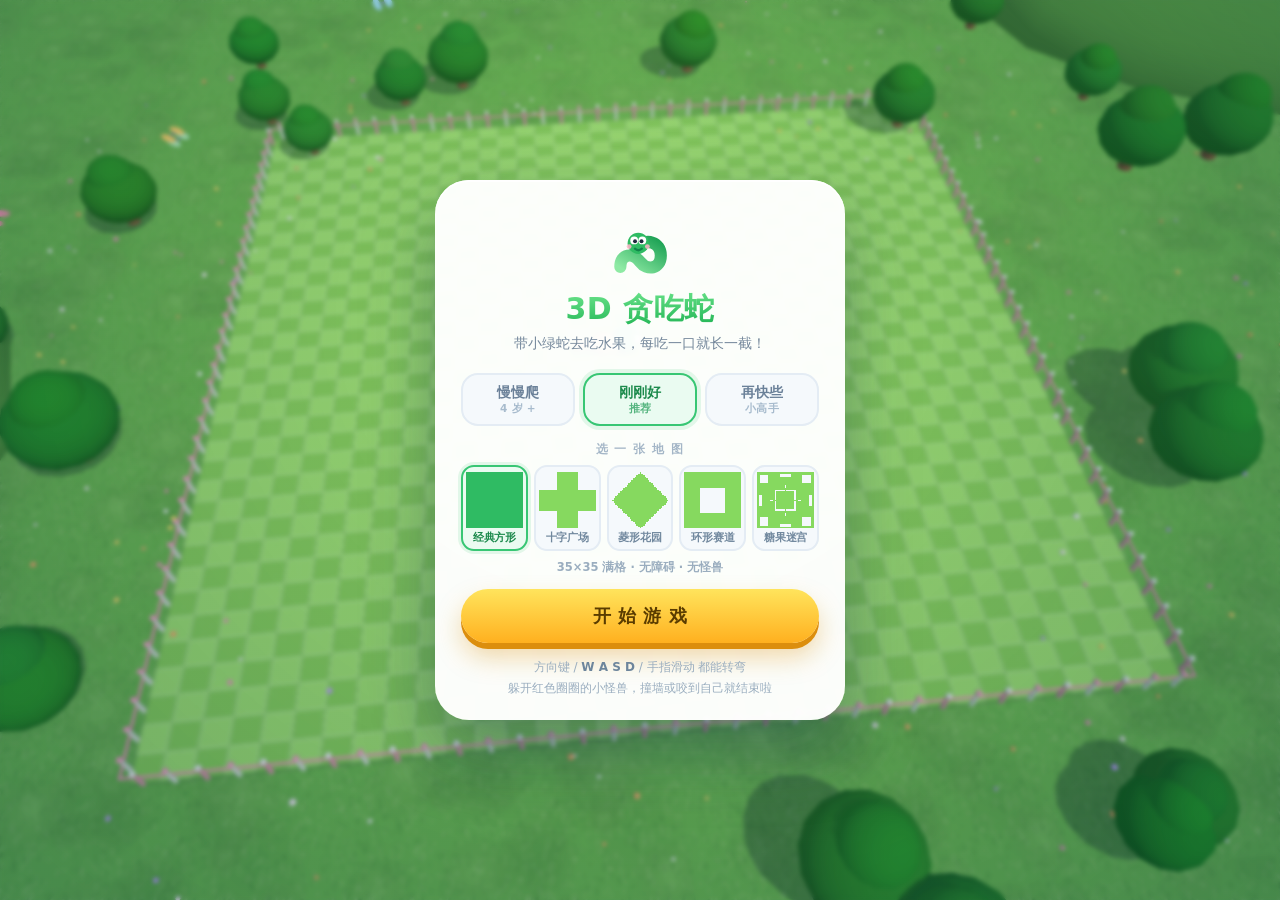
==== commit 82c71658: "食物生成改为环带采样 + 排斥历史位置，修掉「总在同一个区域」；视野外加方向箭头；小地图食物标记加光晕" ====
--- a/index.html
+++ b/index.html
@@ -556,6 +556,31 @@
 }
 @media (max-height: 560px) {
   #mini { width: 76px; height: 76px; border-radius: 12px; }
+}
+
+/* ---------- 视野外食物指引箭头 ---------- */
+#foodArrow {
+  position: absolute;
+  left: 0;
+  top: 0;
+  width: 38px;
+  height: 38px;
+  border-radius: 50%;
+  background: rgba(255, 255, 255, .93);
+  box-shadow: 0 4px 14px rgba(15, 45, 75, .22), inset 0 1px 0 #fff;
+  display: grid;
+  place-items: center;
+  pointer-events: none;
+  opacity: 0;
+  transition: opacity .16s linear;
+  will-change: transform;
+}
+#foodArrow.show { opacity: 1; }
+#foodArrow svg { width: 22px; height: 22px; fill: #e8453f; }
+#foodArrow.gold svg { fill: #e6a720; }
+@media (max-height: 560px) {
+  #foodArrow { width: 32px; height: 32px; }
+  #foodArrow svg { width: 19px; height: 19px; }
 }
 
 </style>
@@ -612,6 +637,11 @@
 
   <!-- 小地图：场地变大以后，苹果和怪兽经常会跑出视野 -->
   <canvas id="mini" aria-label="小地图"></canvas>
+
+  <!-- 食物在视野外时的方向指引（否则整屏空草地，孩子不知道往哪走） -->
+  <div id="foodArrow" aria-hidden="true">
+    <svg viewBox="0 0 24 24"><path d="M12 3.8l7.6 9.6h-4.3v6.6H8.7v-6.6H4.4z"/></svg>
+  </div>
 
   <div id="pad">
     <button class="dpad" data-d="u" aria-label="上"><svg viewBox="0 0 24 24"><path d="M12 5.2l7 8.6H5z"/></svg></button>
@@ -2010,10 +2040,36 @@
     food.group = g;
   }
 
-  /* 食物生成半径（格）。地图放大后如果还满场随机撒，苹果经常落在视野外，
-     孩子会以为「场上没有苹果」而原地打转。所以按由近到远的档次找位置：
-     多数时候就在眼前几格，偶尔远一点留点探索感。 */
-  var FOOD_TIERS = [6, 8, 10, 13, 17, 22];
+  /* 食物生成：按「环带」抽距离 + 强制远离最近出现过的位置。
+     教训：上一版用 pow(rand,2.2) 把距离压得太偏近（44% 落在蛇头 6 格内），
+     蛇头一直在动，苹果就永远追在屁股后面，看起来像「总在同一个地方、没有随机」。
+     现在两个措施：
+     1) 环带（annulus）而不是圆盘 —— 每个距离段内的落点真的落在该段，不会层层叠加偏近；
+     2) 排斥最近 FOOD_HIST_N 个食物 —— 同一个角落绝不会连续刷。 */
+  var FOOD_BANDS = [
+    [3, 7], [5, 10], [8, 14], [11, 18], [14, 24]
+  ];
+  var FOOD_BAND_W = [0.16, 0.24, 0.26, 0.19, 0.15];
+  var FOOD_HIST_N = 6;
+  var FOOD_AVOID = [7, 5, 3];   // 排斥半径，逐个放宽，最后不限
+  var foodHist = [];
+
+  function pickBand() {
+    var r = Math.random(), acc = 0;
+    for (var i = 0; i < FOOD_BAND_W.length; i++) {
+      acc += FOOD_BAND_W[i];
+      if (r <= acc) return i;
+    }
+    return FOOD_BAND_W.length - 1;
+  }
+
+  function farFromHist(x, z, rad) {
+    for (var i = 0; i < foodHist.length; i++) {
+      var h = foodHist[i];
+      if (Math.abs(x - h.x) + Math.abs(z - h.z) < rad) return false;
+    }
+    return true;
+  }
 
   function placeFood() {
     var occ = {};
@@ -2025,31 +2081,53 @@
       occ[cellKey(monsters[m].gx, monsters[m].gz)] = 1;
     }
     var head = snake.cells[0] || { x: MC, z: MC };
-
-    /* 偏向前面的档次：pow(1.7) 让近处权重远大于远处 */
-    var pick = Math.min(FOOD_TIERS.length - 1,
-      Math.floor(Math.pow(Math.random(), 2.2) * FOOD_TIERS.length));
+    var b0 = pickBand();
 
     var chosen = null;
-    for (var t = pick; t < FOOD_TIERS.length && !chosen; t++) {
-      var R = FOOD_TIERS[t];
-      var list = [];
-      for (var z = 0; z < MS; z++) {
-        for (var x = 0; x < MS; x++) {
-          if (!cellFree(G.cells, x, z)) continue;
-          if (occ[cellKey(x, z)]) continue;
-          if (Math.abs(x - head.x) + Math.abs(z - head.z) > R) continue;
-          list.push({ x: x, z: z });
+    /* 外层：排斥半径从紧到松（最后一轮不排斥）；内层：从抽中的环带向外轮转。
+       这样既能保证「离上次远」，又不会因为窄地形某个环带全空而卡死。 */
+    for (var pass = 0; pass <= FOOD_AVOID.length && !chosen; pass++) {
+      var rad = pass < FOOD_AVOID.length ? FOOD_AVOID[pass] : 0;
+      for (var k = 0; k < FOOD_BANDS.length && !chosen; k++) {
+        var band = FOOD_BANDS[(b0 + k) % FOOD_BANDS.length];
+        var lo = band[0], hi = band[1];
+        var list = [];
+        for (var z = 0; z < MS; z++) {
+          for (var x = 0; x < MS; x++) {
+            if (!cellFree(G.cells, x, z)) continue;
+            if (occ[cellKey(x, z)]) continue;
+            var d = Math.abs(x - head.x) + Math.abs(z - head.z);
+            if (d < lo || d > hi) continue;
+            if (rad && !farFromHist(x, z, rad)) continue;
+            list.push({ x: x, z: z });
+          }
         }
-      }
-      if (list.length) chosen = list[Math.floor(Math.random() * list.length)];
-    }
-    if (!chosen) return;
+        if (list.length) chosen = list[(Math.random() * list.length) | 0];
+      }
+    }
+
+    /* 兜底：蛇长得几乎铺满、所有环带都挑不出来时，全图任选一个空格 */
+    if (!chosen) {
+      var all = [];
+      for (var z2 = 0; z2 < MS; z2++) {
+        for (var x2 = 0; x2 < MS; x2++) {
+          if (!cellFree(G.cells, x2, z2)) continue;
+          if (occ[cellKey(x2, z2)]) continue;
+          all.push({ x: x2, z: z2 });
+        }
+      }
+      if (!all.length) return;
+      chosen = all[(Math.random() * all.length) | 0];
+    }
 
     food.gx = chosen.x;
     food.gz = chosen.z;
     /* 每 GOLD_EVERY 口之后的那个是金苹果 */
     food.gold = ((G.eaten + 1) % GOLD_EVERY === 0);
+
+    foodHist.push({ x: chosen.x, z: chosen.z });
+    if (foodHist.length > FOOD_HIST_N) foodHist.shift();
+
     buildFood();
   }
 
@@ -2425,6 +2503,7 @@
     G.monDur = G.map.monsters ? (1 / G.map.monSpd) * k : 1;
 
     spawnMonsters();
+    foodHist.length = 0;   // 新的一局，不带着上一局的食物历史做排斥
     placeFood();
     updateHud();
     updateMapTag();
@@ -2577,6 +2656,7 @@
     updateCamera(dt, G.time);
     updateDecor(dt);
     if (G.state !== 'menu') { mini.t += dt; drawMini(); }
+    updateFoodArrow();
   }
 
   function updateCamera(dt, time) {
@@ -2702,13 +2782,20 @@
       var c = snake.cells[i];
       g.fillRect(pad + c.x * k, pad + c.z * k, r, r);
     }
-    /* 食物：白点 + 红/金描边 */
+    /* 食物：白点 + 红/金描边 + 呼吸光晕（食物可能落到 20 多格外，得让它一眼就跳出来） */
     if (food.gx !== undefined) {
+      var fx = pad + (food.gx + 0.5) * k;
+      var fz = pad + (food.gz + 0.5) * k;
+      var pulse = 0.86 + 0.28 * Math.sin(G.time * 4.2);
       g.beginPath();
-      g.arc(pad + (food.gx + 0.5) * k, pad + (food.gz + 0.5) * k, Math.max(2.6, k * 1.05), 0, TAU);
+      g.arc(fx, fz, Math.max(4.6, k * 2.0) * pulse, 0, TAU);
+      g.fillStyle = food.gold ? 'rgba(255,183,3,.34)' : 'rgba(232,69,63,.28)';
+      g.fill();
+      g.beginPath();
+      g.arc(fx, fz, Math.max(3.0, k * 1.2), 0, TAU);
       g.fillStyle = '#ffffff';
       g.fill();
-      g.lineWidth = Math.max(1, k * 0.45);
+      g.lineWidth = Math.max(1.1, k * 0.48);
       g.strokeStyle = food.gold ? '#ffb703' : '#e8453f';
       g.stroke();
     }
@@ -2731,6 +2818,41 @@
       g.strokeStyle = '#1d7a3f';
       g.stroke();
     }
+  }
+
+  /* 食物落到视野外时，在屏幕上给一个指向箭头。
+     食物位置随机散开后，经常落在横向视野之外（相机竖屏只显示约 19 列），
+     没有指引孩子只会看到一片空草地。 */
+  var _fproj = new THREE.Vector3();
+  var arrowOn = false;
+  function updateFoodArrow() {
+    var a = el.foodArrow;
+    if (!a) return;
+    var hide = G.state === 'menu' || G.state === 'over' || food.gx === undefined;
+    if (!hide) {
+      var w = window.innerWidth, h = window.innerHeight;
+      _fproj.set(gx2w(food.gx), 0.25, gx2w(food.gz)).project(camera);
+      var behind = _fproj.z > 1;
+      var ndx = behind ? -_fproj.x : _fproj.x;
+      var ndy = behind ? -_fproj.y : _fproj.y;
+      /* 留出一点边距：贴近屏幕边缘时也算「看不见」，免得箭头和食物一起闪烁 */
+      var off = Math.abs(ndx) > 0.88 || Math.abs(ndy) > 0.84;
+      if (off) {
+        var dx = ndx, dy = -ndy;
+        var len = Math.sqrt(dx * dx + dy * dy) || 1;
+        dx /= len; dy /= len;
+        var R = Math.min(w, h) * 0.30;
+        var x = w / 2 + dx * R, y = h / 2 + dy * R;
+        var deg = Math.atan2(dy, dx) * 180 / Math.PI + 90;  /* svg 箭头默认朝上 */
+        var half = a.offsetWidth ? a.offsetWidth / 2 : 19;
+        a.style.transform = 'translate(' + (x - half).toFixed(1) + 'px,' +
+          (y - half).toFixed(1) + 'px) rotate(' + deg.toFixed(1) + 'deg)';
+        a.classList.toggle('gold', !!food.gold);
+        if (!arrowOn) { a.classList.add('show'); arrowOn = true; }
+        return;
+      }
+    }
+    if (arrowOn) { a.classList.remove('show'); arrowOn = false; }
   }
 
   function updateDecor(dt) {
@@ -2877,6 +2999,7 @@
     el.icoOff = document.getElementById('icoSoundOff');
     el.maps = document.getElementById('maps');
     el.mini = document.getElementById('mini');
+    el.foodArrow = document.getElementById('foodArrow');
     el.mapNote = document.getElementById('mapNote');
     el.mapTag = document.getElementById('mapTag');
     el.toast = document.getElementById('toast');
@@ -3434,6 +3557,10 @@
       food.gx = x; food.gz = z; buildFood();
       return { gx: food.gx, gz: food.gz };
     },
+    /* 重新抽一颗食物（测试用：连续调用即可采样分布） */
+    regenFood: function () { placeFood(); return { gx: food.gx, gz: food.gz }; },
+    foodHistory: function () { return foodHist.slice(); },
+    resetFoodHistory: function () { foodHist.length = 0; return foodHist.length; },
     setCells: function (arr, dx, dz) {
       snake.cells = arr.map(function (c) { return { x: c[0], z: c[1] }; });
       snake.prev = snake.cells.map(function (c) { return { x: c.x, z: c.z }; });
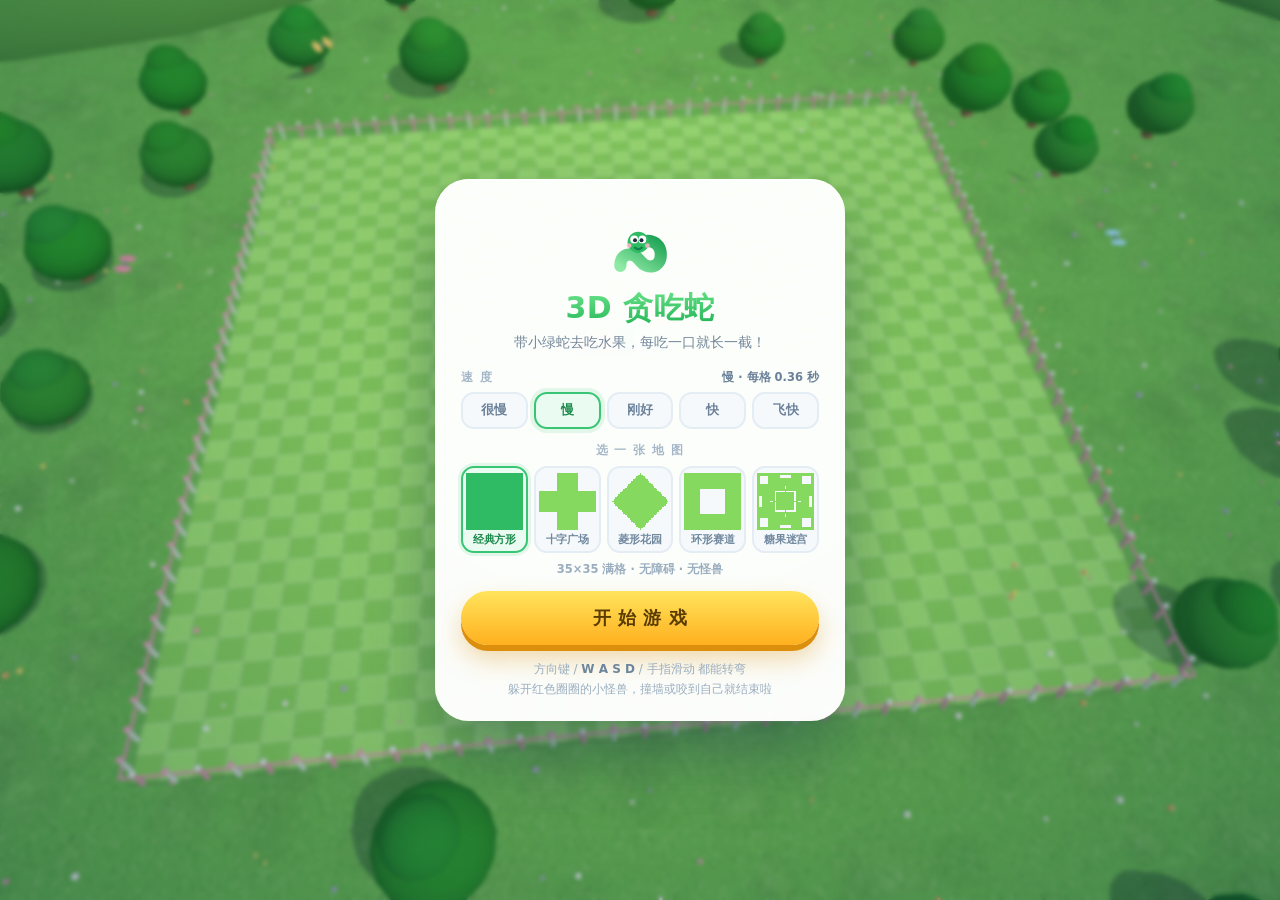
==== commit 8a4104ab: "速度改成 5 档可随时调节（默认放慢到 0.36 秒/格），暂停界面也能改；苹果不再生成在墙边" ====
--- a/index.html
+++ b/index.html
@@ -124,42 +124,51 @@
   font-weight: 500;
 }
 
-/* ============ 难度 ============ */
-.diffs {
+/* ============ 速度调节 ============ */
+.speed { margin: 16px 0 14px; }
+.speed-top {
+  display: flex;
+  align-items: baseline;
+  justify-content: space-between;
+  margin-bottom: 7px;
+}
+.speed-lab {
+  font-size: 11.5px;
+  font-weight: 800;
+  letter-spacing: 1.4px;
+  color: #a4b6c7;
+}
+.spd-val {
+  font-size: 11.5px;
+  font-weight: 700;
+  color: #6b8199;
+}
+.spd-seg {
   display: grid;
-  grid-template-columns: repeat(3, 1fr);
-  gap: 8px;
-  margin: 18px 0 16px;
-}
-.pill {
+  grid-template-columns: repeat(5, 1fr);
+  gap: 6px;
+}
+.spd-btn {
   border: 2px solid #e4ecf4;
   background: #f5f9fc;
-  border-radius: 17px;
-  padding: 9px 2px 8px;
+  border-radius: 13px;
+  padding: 8px 1px;
   font-family: inherit;
-  font-size: 14px;
+  font-size: 12.5px;
   font-weight: 800;
   color: #6b8199;
   cursor: pointer;
   transition: border-color .16s, background .16s, color .16s, box-shadow .16s, transform .1s;
-  line-height: 1.25;
-}
-.pill small {
-  display: block;
-  font-size: 10.5px;
-  font-weight: 600;
-  color: #a7bbcd;
-  margin-top: 1px;
-  letter-spacing: .3px;
-}
-.pill:active { transform: scale(.95); }
-.pill.active {
+  touch-action: manipulation;
+}
+.spd-btn:active { transform: scale(.94); }
+.spd-btn.active {
   border-color: #38c674;
   background: #eafbf1;
   color: #1c8a4c;
   box-shadow: 0 0 0 4px rgba(56, 198, 116, .13);
 }
-.pill.active small { color: #55b47f; }
+.speed-in-pause { margin: 0 0 16px; }
 
 /* ============ 地图选择 ============ */
 .maps-lab {
@@ -504,8 +513,6 @@
   .title { font-size: 25px; }
   .subtitle { font-size: 12.5px; margin-top: 5px; line-height: 1.45; }
   .diffs { margin: 11px 0 11px; gap: 7px; }
-  .pill { padding: 7px 2px 6px; font-size: 12.5px; border-radius: 14px; }
-  .pill small { font-size: 9.5px; }
   .btn { font-size: 16.5px; padding: 13px 16px; }
   .btn-ghost { font-size: 14px; padding: 10px 16px; }
   .hint { font-size: 10.5px; margin-top: 9px; line-height: 1.55; }
@@ -677,10 +684,12 @@
     <h1 class="title">3D 贪吃蛇</h1>
     <p class="subtitle">带小绿蛇去吃水果，每吃一口就长一截！</p>
 
-    <div class="diffs" id="diffs">
-      <button class="pill" data-diff="easy">慢慢爬<small>4 岁 +</small></button>
-      <button class="pill active" data-diff="normal">刚刚好<small>推荐</small></button>
-      <button class="pill" data-diff="hard">再快些<small>小高手</small></button>
+    <div class="speed">
+      <div class="speed-top">
+        <span class="speed-lab">速 度</span>
+        <span class="spd-val" id="spdVal">慢 · 每格 0.36 秒</span>
+      </div>
+      <div class="spd-seg" id="spdMenu" role="group" aria-label="速度"></div>
     </div>
 
     <div class="maps-lab">选 一 张 地 图</div>
@@ -702,7 +711,15 @@
       </svg>
     </div>
     <h2 class="end-title">休息一下</h2>
-    <p class="subtitle" style="margin-bottom:20px">小蛇在原地等你回来</p>
+    <p class="subtitle" style="margin-bottom:16px">小蛇在原地等你回来</p>
+    <!-- 玩到一半觉得快，就地减速，不用回开头重开 -->
+    <div class="speed speed-in-pause">
+      <div class="speed-top">
+        <span class="speed-lab">速 度</span>
+        <span class="spd-val">慢 · 每格 0.36 秒</span>
+      </div>
+      <div class="spd-seg" id="spdPause" role="group" aria-label="速度"></div>
+    </div>
     <button class="btn btn-primary" id="btnResume">继 续 玩</button>
     <button class="btn btn-ghost" id="btnQuit">回到开头</button>
   </div>
@@ -778,19 +795,30 @@
   var VIEW_MIN = 13, VIEW_MAX = 37; // 画面窄边最少 / 最多能看到多少格（屏幕够大时正好装下整张地图）
   var CAM_ELEV = 46 * DEG;          // 俯角
 
-  var DIFFS = {
-    easy:   { step: 0.300, min: 0.190 },
-    normal: { step: 0.235, min: 0.140 },
-    hard:   { step: 0.180, min: 0.108 }
-  };
-  var ACCEL_STEP = 0.0055;
+  /* 速度档：孩子反馈「太快」，所以从「三档难度」改成 5 档速度，且随时可调
+     （菜单里选一次会记住，玩到一半觉得快还能在暂停界面就地减速）。
+     step  = 每格多少秒（越大越慢）
+     floor = 一路吃下去最快能到多少秒（加速下限）
+     reinf = 分数到多少才多来一批怪兽（0 = 不来） */
+  var SPEEDS = [
+    { id: 'snail',  label: '很慢', step: 0.440, floor: 0.264, reinf: 0    },
+    { id: 'slow',   label: '慢',   step: 0.360, floor: 0.216, reinf: 0    },
+    { id: 'normal', label: '刚好', step: 0.235, floor: 0.141, reinf: 90   },
+    { id: 'fast',   label: '快',   step: 0.180, floor: 0.108, reinf: 60   },
+    { id: 'turbo',  label: '飞快', step: 0.150, floor: 0.090, reinf: 45   }
+  ];
+  var DEFAULT_SPEED = 1;    /* 默认「慢」：0.36 秒/格 ≈ 每秒 3 格（旧版 normal 是 4.3 格/秒） */
+  /* 老存档 / 老测试传进来的难度名，映射到最接近的速度档 */
+  var SPEED_ALIAS = { easy: 'slow', normal: 'normal', hard: 'fast' };
+
+  /* 每吃 accelEvery 口，步进按比例缩短 —— 用比例而不是固定值，
+     这样「很慢」和「飞快」两档的手感变化幅度一致，不会慢档几乎不加速。 */
+  var ACCEL_RATE = 0.974;
   var MAX_SEG = MS * MS;
 
   var GOLD_EVERY = 4;               // 每吃这么多口，下一个是金苹果
   var GOLD_SCORE = 30;
   var BASE_SCORE = 10;
-  /* 分数到这些值时，地图上会多来一只怪兽（easy 不来） */
-  var REINFORCE_AT = { easy: 0, normal: 90, hard: 60 };
   /* 开局保护：前几个 tick 内怪兽还在「巡逻」，不会把蛇撞死。
      孩子刚开局还在找方向，不该被这么冤枉地结束。 */
   var GUARD_TICKS = 7;
@@ -1004,15 +1032,16 @@
   /* ---------------- 运行状态 ---------------- */
   var G = {
     state: 'menu',        // menu | playing | paused | over
-    diff: 'normal',
+    diff: 'slow',         // 当前速度档 id（沿用旧字段名，样式/存档都靠它）
+    speed: DEFAULT_SPEED, // 速度档下标 0..SPEEDS.length-1
     mapId: 'classic',
     map: MAPS[0],
     cells: null,          // 当前地图的可通行表（激活时复制一份）
     score: 0,
     best: 0,
     eaten: 0,
-    stepDur: DIFFS.normal.step,
-    minDur: DIFFS.normal.min,
+    stepDur: SPEEDS[DEFAULT_SPEED].step,
+    minDur: SPEEDS[DEFAULT_SPEED].floor,
     stepT: 0,
     tMix: 1,
     monT: 0,
@@ -2051,7 +2080,12 @@
   ];
   var FOOD_BAND_W = [0.16, 0.24, 0.26, 0.19, 0.15];
   var FOOD_HIST_N = 6;
-  var FOOD_AVOID = [7, 5, 3];   // 排斥半径，逐个放宽，最后不限
+  /* [需要多开阔, 与历史食物的最小间距]，从紧到松 */
+  var FOOD_RELAX = [
+    [2, 6], [2, 4],
+    [1, 6], [1, 4], [1, 2],
+    [0, 2], [0, 0]
+  ];
   var foodHist = [];
 
   function pickBand() {
@@ -2084,10 +2118,13 @@
     var b0 = pickBand();
 
     var chosen = null;
-    /* 外层：排斥半径从紧到松（最后一轮不排斥）；内层：从抽中的环带向外轮转。
-       这样既能保证「离上次远」，又不会因为窄地形某个环带全空而卡死。 */
-    for (var pass = 0; pass <= FOOD_AVOID.length && !chosen; pass++) {
-      var rad = pass < FOOD_AVOID.length ? FOOD_AVOID[pass] : 0;
+    /* 三级放宽，上一级挑不出位置才退到下一级：
+         ① 离墙 ≥2 格 + 离上次的食物远   —— 想要的常态
+         ② 离墙 ≥1 格 + 离上次的食物远   —— 窄地形（迷宫/环形）里贴着糖果块的格子
+         ③ 只看离墙，不再管历史位置       —— 极端情况兜底，至少不贴墙 */
+    for (var relax = 0; relax < FOOD_RELAX.length && !chosen; relax++) {
+      var needOpen = FOOD_RELAX[relax][0];
+      var rad = FOOD_RELAX[relax][1];
       for (var k = 0; k < FOOD_BANDS.length && !chosen; k++) {
         var band = FOOD_BANDS[(b0 + k) % FOOD_BANDS.length];
         var lo = band[0], hi = band[1];
@@ -2096,6 +2133,7 @@
           for (var x = 0; x < MS; x++) {
             if (!cellFree(G.cells, x, z)) continue;
             if (occ[cellKey(x, z)]) continue;
+            if (needOpen > 1 && openAt(x, z) < needOpen) continue;
             var d = Math.abs(x - head.x) + Math.abs(z - head.z);
             if (d < lo || d > hi) continue;
             if (rad && !farFromHist(x, z, rad)) continue;
@@ -2359,7 +2397,7 @@
   function maybeReinforce() {
     if (!G.map || !G.map.monsters) return;
     if (G.reinforced) return;
-    var at = REINFORCE_AT[G.diff] || 0;
+    var at = SPEEDS[G.speed].reinf || 0;
     if (!at || G.score < at) return;
     var cap = G.map.monsters + (G.map.extraMon || 0);
     if (monsters.length >= cap) return;
@@ -2467,10 +2505,73 @@
   /* =========================================================
      游戏逻辑
      ========================================================= */
+  /* ---------------- 速度 ---------------- */
+  function speedIndex(id) {
+    if (typeof id === 'number') return clamp(Math.round(id), 0, SPEEDS.length - 1);
+    if (SPEED_ALIAS[id]) id = SPEED_ALIAS[id];
+    for (var i = 0; i < SPEEDS.length; i++) if (SPEEDS[i].id === id) return i;
+    return DEFAULT_SPEED;
+  }
+  function speedBase() { return SPEEDS[G.speed].step / (G.map.speedK || 1); }
+  function speedFloor() { return SPEEDS[G.speed].floor / (G.map.speedK || 1); }
+
+  /* 按「当前档位 + 已经吃了多少口」算出步进。
+     换档时也走这里，所以中途减速不会把已经积累的加速清空、也不会越调越快。 */
+  function applySpeed() {
+    var hi = speedBase(), lo = speedFloor();
+    G.minDur = lo;
+    var n = Math.floor((G.eaten || 0) / (G.map.accelEvery || 4));
+    G.stepDur = clamp(hi * Math.pow(ACCEL_RATE, n), lo, hi);
+    return G.stepDur;
+  }
+
+  /* 每格到最近「不可通行格 / 场地外」的距离（8 邻域切比雪夫，1 = 紧贴墙）。
+     孩子反馈「苹果老长在墙边」：贴着墙的苹果会被糖果块/围栏挡住一半，看着像卡在缝里，
+     所以生成时优先挑 open >= 2 的格子（四周一圈都空）。 */
+  var openDist = null;
+  function buildOpenDist() {
+    var n = MS * MS;
+    var d = new Uint8Array(n);
+    var q = [], i, x, z;
+    for (z = 0; z < MS; z++) {
+      for (x = 0; x < MS; x++) {
+        i = z * MS + x;
+        if (!cellFree(G.cells, x, z)) { d[i] = 0; q.push(i); continue; }
+        /* 场地最外圈也按「贴着外面」算 */
+        if (x === 0 || x === MS - 1 || z === 0 || z === MS - 1) { d[i] = 1; q.push(i); continue; }
+        d[i] = 255;
+      }
+    }
+    /* 8 邻域多源 BFS：FIFO 顺序天然按距离递增，一次扫描就够 */
+    var head = 0;
+    while (head < q.length) {
+      var k = q[head++];
+      var cx = k % MS, cz = (k - cx) / MS;
+      var nd = d[k] + 1;
+      for (var dz = -1; dz <= 1; dz++) {
+        for (var dx = -1; dx <= 1; dx++) {
+          if (!dx && !dz) continue;
+          var nx = cx + dx, nz = cz + dz;
+          if (nx < 0 || nx >= MS || nz < 0 || nz >= MS) continue;
+          var nk = nz * MS + nx;
+          if (d[nk] > nd) { d[nk] = nd; q.push(nk); }
+        }
+      }
+    }
+    openDist = d;
+    return d;
+  }
+  function openAt(x, z) {
+    if (!openDist) return 9;
+    if (x < 0 || x >= MS || z < 0 || z >= MS) return 0;
+    return openDist[z * MS + x];
+  }
+
   function resetGame() {
     /* 当前地图的可通行表（按形状复制一份） */
     prepareMap(G.map);
     G.cells = new Uint8Array(G.map.ready);
+    buildOpenDist();
 
     var sp = findSpawn(G.cells);
     if (sp) {
@@ -2489,8 +2590,7 @@
 
     G.score = 0;
     G.eaten = 0;
-    G.stepDur = DIFFS[G.diff].step / (G.map.speedK || 1);
-    G.minDur = DIFFS[G.diff].min / (G.map.speedK || 1);
+    applySpeed();
     G.stepT = 0;
     G.tMix = 1;
     G.shake = 0;
@@ -2498,8 +2598,8 @@
     G.reinforced = false;
     G.guard = GUARD_TICKS;
 
-    /* 怪兽节奏跟着难度走：简单档更慢，孩子来得及躲 */
-    var k = clamp(G.stepDur / DIFFS.normal.step, 0.80, 1.35);
+    /* 怪兽节奏也跟着速度档走：选了「很慢」怪兽也慢，孩子才来得及躲 */
+    var k = clamp(speedBase() / SPEEDS[2].step, 0.85, 2.30);
     G.monDur = G.map.monsters ? (1 / G.map.monSpd) * k : 1;
 
     spawnMonsters();
@@ -2586,7 +2686,7 @@
     G.eaten++;
 
     if (G.eaten % (G.map.accelEvery || 4) === 0) {
-      G.stepDur = Math.max(G.minDur, G.stepDur - ACCEL_STEP);
+      G.stepDur = Math.max(G.minDur, G.stepDur * ACCEL_RATE);
     }
 
     var h = snake.cells[0];
@@ -3074,6 +3174,60 @@
     updateMapTag();
   }
 
+  /* ---------------- 速度调节 UI（菜单 + 暂停界面各一份） ---------------- */
+  function buildSpeedUI() {
+    var html = '';
+    for (var i = 0; i < SPEEDS.length; i++) {
+      html += '<button type="button" class="spd-btn" data-speed="' + i + '">' +
+        SPEEDS[i].label + '</button>';
+    }
+    var hosts = document.querySelectorAll('.spd-seg');
+    for (var h = 0; h < hosts.length; h++) hosts[h].innerHTML = html;
+
+    /* 用 this 取属性，别在循环里用 var 闭包（否则所有按钮都执行最后一档） */
+    var btns = document.querySelectorAll('.spd-btn');
+    for (var k = 0; k < btns.length; k++) {
+      btns[k].addEventListener('click', function () {
+        setSpeed(+this.getAttribute('data-speed'));
+        Snd.turn();
+      });
+    }
+    syncSpeedUI();
+  }
+
+  function syncSpeedUI() {
+    var btns = document.querySelectorAll('.spd-btn');
+    for (var i = 0; i < btns.length; i++) {
+      btns[i].classList.toggle('active', +btns[i].getAttribute('data-speed') === G.speed);
+    }
+    var sp = SPEEDS[G.speed];
+    var txt = sp.label + ' · 每格 ' + sp.step.toFixed(2) + ' 秒';
+    var vals = document.querySelectorAll('.spd-val');
+    for (var v = 0; v < vals.length; v++) vals[v].textContent = txt;
+  }
+
+  /* 改档：立即生效（玩到一半也能减速），并记住选择 */
+  function setSpeed(idx) {
+    G.speed = speedIndex(idx);
+    G.diff = SPEEDS[G.speed].id;
+    applySpeed();
+    syncSpeedUI();
+    saveSpeed();
+    updateMapTag();
+    return { idx: G.speed, id: G.diff, stepDur: +G.stepDur.toFixed(4) };
+  }
+
+  function saveSpeed() {
+    try { localStorage.setItem('snake3d_speed', String(G.speed)); } catch (e) {}
+  }
+  function loadSpeed() {
+    var v = null;
+    try { v = localStorage.getItem('snake3d_speed'); } catch (e) {}
+    var n = v === null ? NaN : parseInt(v, 10);
+    G.speed = isNaN(n) ? DEFAULT_SPEED : clamp(n, 0, SPEEDS.length - 1);
+    G.diff = SPEEDS[G.speed].id;
+  }
+
   function bumpScore() {
     el.chipScore.classList.remove('bump');
     void el.chipScore.offsetWidth;
@@ -3187,18 +3341,6 @@
 
   /* ---------------- 事件 ---------------- */
   function bindEvents() {
-    /* 难度选择 */
-    var pills = document.querySelectorAll('.pill');
-    for (var i = 0; i < pills.length; i++) {
-      (function (btn) {
-        btn.addEventListener('click', function () {
-          for (var k = 0; k < pills.length; k++) pills[k].classList.remove('active');
-          btn.classList.add('active');
-          G.diff = btn.getAttribute('data-diff');
-        });
-      })(pills[i]);
-    }
-
     document.getElementById('btnStart').addEventListener('click', startGame);
     document.getElementById('btnRetry').addEventListener('click', startGame);
     document.getElementById('btnHome').addEventListener('click', toMenu);
@@ -3344,6 +3486,8 @@
 
     clock = new THREE.Clock();
     cacheEls();
+    loadSpeed();
+    buildSpeedUI();
     buildMapUI();
     bindEvents();
     loadBest();
@@ -3497,12 +3641,15 @@
         len: snake.cells.length,
         head: { x: snake.cells[0].x, z: snake.cells[0].z },
         dir: { x: snake.dir.x, z: snake.dir.z },
-        food: { gx: food.gx, gz: food.gz, gold: !!food.gold },
+        food: { gx: food.gx, gz: food.gz, gold: !!food.gold, open: openAt(food.gx, food.gz) },
         stepDur: +G.stepDur.toFixed(4),
         minDur: +G.minDur.toFixed(4),
+        monDur: +G.monDur.toFixed(4),
         monsters: monsters.length,
         reinforced: G.reinforced,
-        reinforceAt: REINFORCE_AT[G.diff] || 0,
+        reinforceAt: SPEEDS[G.speed].reinf || 0,
+        speed: { idx: G.speed, id: SPEEDS[G.speed].id, label: SPEEDS[G.speed].label,
+                 step: SPEEDS[G.speed].step, base: +speedBase().toFixed(4) },
         guard: G.guard,
         guardTicks: GUARD_TICKS,
         monsterPos: monsters.map(function (m) { return { x: m.gx, z: m.gz }; }),
@@ -3539,15 +3686,17 @@
 
     setDir: setDir,
     start: function (d) {
-      if (d) {
-        G.diff = d;
-        var pills = document.querySelectorAll('.pill');
-        for (var i = 0; i < pills.length; i++) {
-          pills[i].classList.toggle('active', pills[i].getAttribute('data-diff') === d);
-        }
-      }
+      if (d !== undefined && d !== null) setSpeed(d);
       startGame();
       return G.state;
+    },
+    /* 速度档：不传参数返回当前档，传 0..4 或档位 id（兼容 'easy'/'normal'/'hard'）则设置 */
+    setSpeed: function (v) { return setSpeed(v); },
+    openAt: function (x, z) { return openAt(x, z); },
+    speeds: function () {
+      return SPEEDS.map(function (s, i) {
+        return { idx: i, id: s.id, label: s.label, step: s.step, floor: s.floor, reinf: s.reinf };
+      });
     },
     pause: pauseGame,
     resume: resumeGame,
